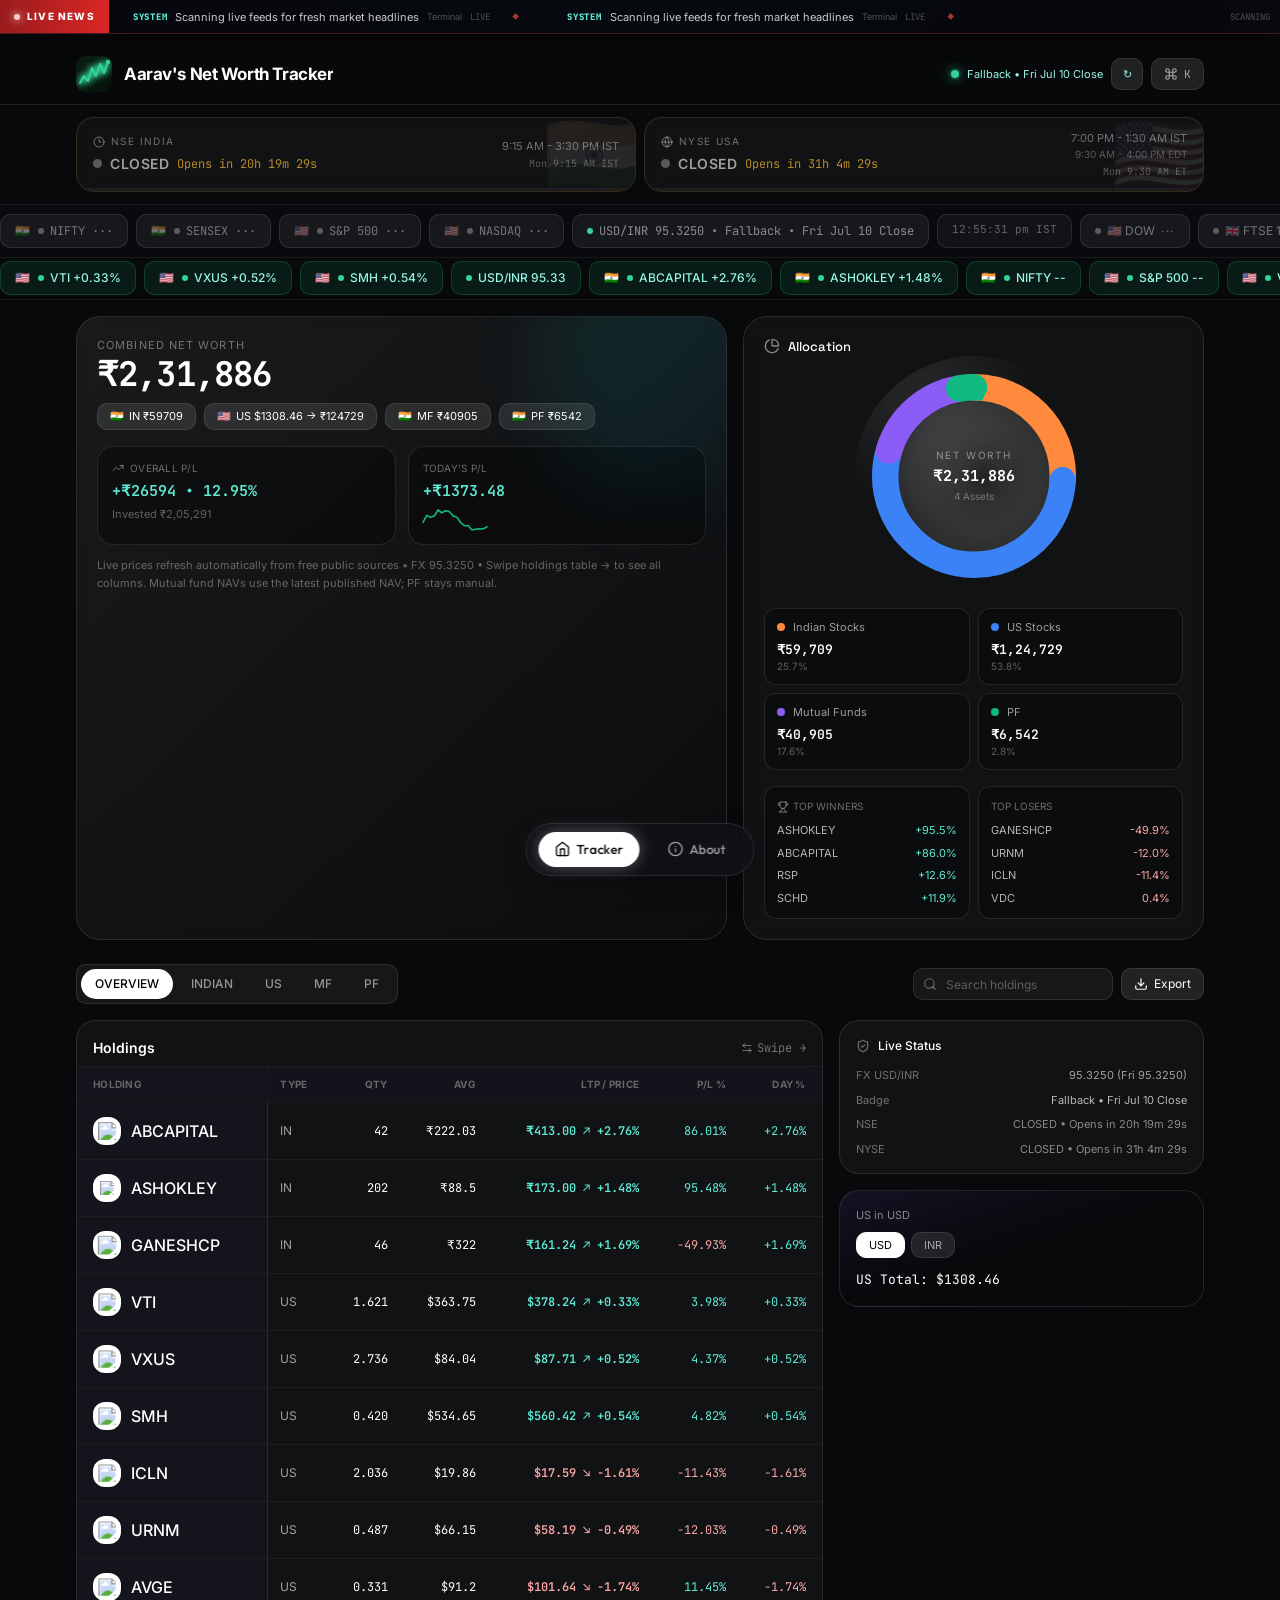
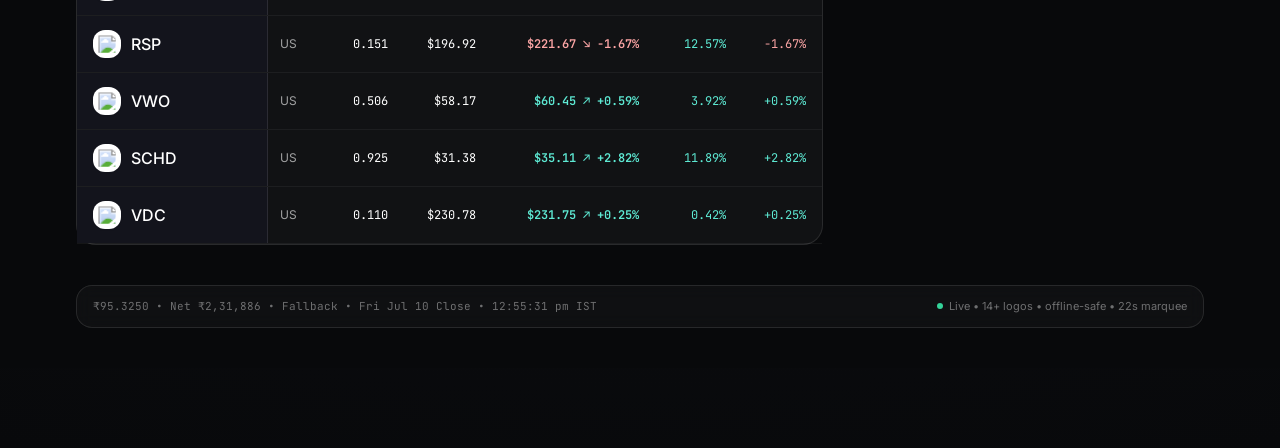
==== index.html @ 7b2a2eac "feat: replace live status rectangle with blinking green dot" ====
<!DOCTYPE html>
<html lang="en">
<head>
  <meta charset="UTF-8">
  <meta name="viewport" content="width=device-width, initial-scale=1">
  <title>Aarav's Net Worth Tracker - Public Live</title>
  <style>*,:after,:before{--tw-border-spacing-x:0;--tw-border-spacing-y:0;--tw-translate-x:0;--tw-translate-y:0;--tw-rotate:0;--tw-skew-x:0;--tw-skew-y:0;--tw-scale-x:1;--tw-scale-y:1;--tw-pan-x: ;--tw-pan-y: ;--tw-pinch-zoom: ;--tw-scroll-snap-strictness:proximity;--tw-gradient-from-position: ;--tw-gradient-via-position: ;--tw-gradient-to-position: ;--tw-ordinal: ;--tw-slashed-zero: ;--tw-numeric-figure: ;--tw-numeric-spacing: ;--tw-numeric-fraction: ;--tw-ring-inset: ;--tw-ring-offset-width:0px;--tw-ring-offset-color:#fff;--tw-ring-color:rgba(59,130,246,.5);--tw-ring-offset-shadow:0 0 #0000;--tw-ring-shadow:0 0 #0000;--tw-shadow:0 0 #0000;--tw-shadow-colored:0 0 #0000;--tw-blur: ;--tw-brightness: ;--tw-contrast: ;--tw-grayscale: ;--tw-hue-rotate: ;--tw-invert: ;--tw-saturate: ;--tw-sepia: ;--tw-drop-shadow: ;--tw-backdrop-blur: ;--tw-backdrop-brightness: ;--tw-backdrop-contrast: ;--tw-backdrop-grayscale: ;--tw-backdrop-hue-rotate: ;--tw-backdrop-invert: ;--tw-backdrop-opacity: ;--tw-backdrop-saturate: ;--tw-backdrop-sepia: ;--tw-contain-size: ;--tw-contain-layout: ;--tw-contain-paint: ;--tw-contain-style: }::backdrop{--tw-border-spacing-x:0;--tw-border-spacing-y:0;--tw-translate-x:0;--tw-translate-y:0;--tw-rotate:0;--tw-skew-x:0;--tw-skew-y:0;--tw-scale-x:1;--tw-scale-y:1;--tw-pan-x: ;--tw-pan-y: ;--tw-pinch-zoom: ;--tw-scroll-snap-strictness:proximity;--tw-gradient-from-position: ;--tw-gradient-via-position: ;--tw-gradient-to-position: ;--tw-ordinal: ;--tw-slashed-zero: ;--tw-numeric-figure: ;--tw-numeric-spacing: ;--tw-numeric-fraction: ;--tw-ring-inset: ;--tw-ring-offset-width:0px;--tw-ring-offset-color:#fff;--tw-ring-color:rgba(59,130,246,.5);--tw-ring-offset-shadow:0 0 #0000;--tw-ring-shadow:0 0 #0000;--tw-shadow:0 0 #0000;--tw-shadow-colored:0 0 #0000;--tw-blur: ;--tw-brightness: ;--tw-contrast: ;--tw-grayscale: ;--tw-hue-rotate: ;--tw-invert: ;--tw-saturate: ;--tw-sepia: ;--tw-drop-shadow: ;--tw-backdrop-blur: ;--tw-backdrop-brightness: ;--tw-backdrop-contrast: ;--tw-backdrop-grayscale: ;--tw-backdrop-hue-rotate: ;--tw-backdrop-invert: ;--tw-backdrop-opacity: ;--tw-backdrop-saturate: ;--tw-backdrop-sepia: ;--tw-contain-size: ;--tw-contain-layout: ;--tw-contain-paint: ;--tw-contain-style: }/*! tailwindcss v3.4.18 | MIT License | https://tailwindcss.com*/*,:after,:before{box-sizing:border-box;border:0 solid #e5e7eb}:after,:before{--tw-content:""}:host,html{line-height:1.5;-webkit-text-size-adjust:100%;-moz-tab-size:4;-o-tab-size:4;tab-size:4;font-family:ui-sans-serif,system-ui,sans-serif,Apple Color Emoji,Segoe UI Emoji,Segoe UI Symbol,Noto Color Emoji;font-feature-settings:normal;font-variation-settings:normal;-webkit-tap-highlight-color:transparent}body{line-height:inherit}hr{height:0;color:inherit;border-top-width:1px}abbr:where([title]){-webkit-text-decoration:underline dotted;text-decoration:underline dotted}h1,h2,h3,h4,h5,h6{font-size:inherit;font-weight:inherit}a{color:inherit;text-decoration:inherit}b,strong{font-weight:bolder}code,kbd,pre,samp{font-family:ui-monospace,SFMono-Regular,Menlo,Monaco,Consolas,Liberation Mono,Courier New,monospace;font-feature-settings:normal;font-variation-settings:normal;font-size:1em}small{font-size:80%}sub,sup{font-size:75%;line-height:0;position:relative;vertical-align:baseline}sub{bottom:-.25em}sup{top:-.5em}table{text-indent:0;border-color:inherit;border-collapse:collapse}button,input,optgroup,select,textarea{font-family:inherit;font-feature-settings:inherit;font-variation-settings:inherit;font-size:100%;font-weight:inherit;line-height:inherit;letter-spacing:inherit;color:inherit;margin:0;padding:0}button,select{text-transform:none}button,input:where([type=button]),input:where([type=reset]),input:where([type=submit]){-webkit-appearance:button;background-color:transparent;background-image:none}:-moz-focusring{outline:auto}:-moz-ui-invalid{box-shadow:none}progress{vertical-align:baseline}::-webkit-inner-spin-button,::-webkit-outer-spin-button{height:auto}[type=search]{-webkit-appearance:textfield;outline-offset:-2px}::-webkit-search-decoration{-webkit-appearance:none}::-webkit-file-upload-button{-webkit-appearance:button;font:inherit}summary{display:list-item}blockquote,dd,dl,figure,h1,h2,h3,h4,h5,h6,hr,p,pre{margin:0}fieldset{margin:0}fieldset,legend{padding:0}menu,ol,ul{list-style:none;margin:0;padding:0}dialog{padding:0}textarea{resize:vertical}input::-moz-placeholder,textarea::-moz-placeholder{opacity:1;color:#9ca3af}input::placeholder,textarea::placeholder{opacity:1;color:#9ca3af}[role=button],button{cursor:pointer}:disabled{cursor:default}audio,canvas,embed,iframe,img,object,svg,video{display:block;vertical-align:middle}img,video{max-width:100%;height:auto}[hidden]:where(:not([hidden=until-found])){display:none}.sr-only{position:absolute;width:1px;height:1px;padding:0;margin:-1px;overflow:hidden;clip:rect(0,0,0,0);white-space:nowrap;border-width:0}.pointer-events-none{pointer-events:none}.fixed{position:fixed}.absolute{position:absolute}.relative{position:relative}.sticky{position:sticky}.inset-0{inset:0}.-left-\[26px\]{left:-26px}.-right-24{right:-6rem}.-top-24{top:-6rem}.bottom-2{bottom:.5rem}.bottom-4{bottom:1rem}.left-0{left:0}.left-1\/2{left:50%}.left-2\.5{left:.625rem}.left-\[11px\]{left:11px}.top-0{top:0}.top-1{top:.25rem}.top-1\/2{top:50%}.top-2{top:.5rem}.z-10{z-index:10}.z-30{z-index:30}.z-50{z-index:50}.z-\[1\]{z-index:1}.z-\[2\]{z-index:2}.z-\[60\]{z-index:60}.col-span-12{grid-column:span 12/span 12}.mx-auto{margin-left:auto;margin-right:auto}.mt-0\.5{margin-top:.125rem}.mt-1{margin-top:.25rem}.mt-10{margin-top:2.5rem}.mt-2{margin-top:.5rem}.mt-3{margin-top:.75rem}.mt-4{margin-top:1rem}.mt-6{margin-top:1.5rem}.flex{display:flex}.inline-flex{display:inline-flex}.table{display:table}.grid{display:grid}.hidden{display:none}.h-1\.5{height:.375rem}.h-2{height:.5rem}.h-2\.5{height:.625rem}.h-3{height:.75rem}.h-3\.5{height:.875rem}.h-4{height:1rem}.h-7{height:1.75rem}.h-8{height:2rem}.h-\[14px\]{height:14px}.h-\[240px\]{height:240px}.h-\[280px\]{height:280px}.h-\[42px\]{height:42px}.h-\[56px\]{height:56px}.h-full{height:100%}.max-h-\[320px\]{max-height:320px}.min-h-screen{min-height:100vh}.w-1\.5{width:.375rem}.w-2{width:.5rem}.w-3{width:.75rem}.w-3\.5{width:.875rem}.w-4{width:1rem}.w-7{width:1.75rem}.w-8{width:2rem}.w-\[14px\]{width:14px}.w-\[200px\]{width:200px}.w-\[240px\]{width:240px}.w-\[280px\]{width:280px}.w-\[2px\]{width:2px}.w-fit{width:-moz-fit-content;width:fit-content}.w-full{width:100%}.w-max{width:-moz-max-content;width:max-content}.min-w-0{min-width:0}.min-w-\[680px\]{min-width:680px}.min-w-\[720px\]{min-width:720px}.max-w-\[1120px\]{max-width:1120px}.max-w-\[1160px\]{max-width:1160px}.max-w-\[180px\]{max-width:180px}.max-w-\[560px\]{max-width:560px}.flex-1{flex:1 1 0%}.shrink-0{flex-shrink:0}.border-collapse{border-collapse:collapse}.-translate-x-1\/2{--tw-translate-x:-50%}.-translate-x-1\/2,.-translate-y-1\/2{transform:translate(var(--tw-translate-x),var(--tw-translate-y)) rotate(var(--tw-rotate)) skewX(var(--tw-skew-x)) skewY(var(--tw-skew-y)) scaleX(var(--tw-scale-x)) scaleY(var(--tw-scale-y))}.-translate-y-1\/2{--tw-translate-y:-50%}.-rotate-90{--tw-rotate:-90deg}.-rotate-90,.transform{transform:translate(var(--tw-translate-x),var(--tw-translate-y)) rotate(var(--tw-rotate)) skewX(var(--tw-skew-x)) skewY(var(--tw-skew-y)) scaleX(var(--tw-scale-x)) scaleY(var(--tw-scale-y))}@keyframes pulse{50%{opacity:.5}}.animate-pulse{animation:pulse 2s cubic-bezier(.4,0,.6,1) infinite}.touch-pan-x{--tw-pan-x:pan-x;touch-action:var(--tw-pan-x) var(--tw-pan-y) var(--tw-pinch-zoom)}.select-none{-webkit-user-select:none;-moz-user-select:none;user-select:none}.grid-cols-1{grid-template-columns:repeat(1,minmax(0,1fr))}.grid-cols-12{grid-template-columns:repeat(12,minmax(0,1fr))}.grid-cols-2{grid-template-columns:repeat(2,minmax(0,1fr))}.grid-cols-3{grid-template-columns:repeat(3,minmax(0,1fr))}.flex-col{flex-direction:column}.flex-wrap{flex-wrap:wrap}.place-items-center{place-items:center}.items-start{align-items:flex-start}.items-center{align-items:center}.justify-center{justify-content:center}.justify-between{justify-content:space-between}.gap-1{gap:.25rem}.gap-1\.5{gap:.375rem}.gap-2{gap:.5rem}.gap-2\.5{gap:.625rem}.gap-3{gap:.75rem}.gap-4{gap:1rem}.gap-6{gap:1.5rem}.space-y-1\.5>:not([hidden])~:not([hidden]){--tw-space-y-reverse:0;margin-top:calc(.375rem*(1 - var(--tw-space-y-reverse)));margin-bottom:calc(.375rem*var(--tw-space-y-reverse))}.space-y-2>:not([hidden])~:not([hidden]){--tw-space-y-reverse:0;margin-top:calc(.5rem*(1 - var(--tw-space-y-reverse)));margin-bottom:calc(.5rem*var(--tw-space-y-reverse))}.space-y-3>:not([hidden])~:not([hidden]){--tw-space-y-reverse:0;margin-top:calc(.75rem*(1 - var(--tw-space-y-reverse)));margin-bottom:calc(.75rem*var(--tw-space-y-reverse))}.space-y-4>:not([hidden])~:not([hidden]){--tw-space-y-reverse:0;margin-top:calc(1rem*(1 - var(--tw-space-y-reverse)));margin-bottom:calc(1rem*var(--tw-space-y-reverse))}.space-y-7>:not([hidden])~:not([hidden]){--tw-space-y-reverse:0;margin-top:calc(1.75rem*(1 - var(--tw-space-y-reverse)));margin-bottom:calc(1.75rem*var(--tw-space-y-reverse))}.overflow-auto{overflow:auto}.overflow-hidden{overflow:hidden}.overflow-visible{overflow:visible}.overflow-x-auto{overflow-x:auto}.overflow-x-clip{overflow-x:clip}.overscroll-x-contain{overscroll-behavior-x:contain}.truncate{overflow:hidden;text-overflow:ellipsis}.truncate,.whitespace-nowrap{white-space:nowrap}.rounded-\[12px\]{border-radius:12px}.rounded-\[16px\]{border-radius:16px}.rounded-\[18px\]{border-radius:18px}.rounded-\[20px\]{border-radius:20px}.rounded-\[24px\]{border-radius:24px}.rounded-full{border-radius:9999px}.rounded-xl{border-radius:.75rem}.border{border-width:1px}.border-2{border-width:2px}.border-y{border-top-width:1px}.border-b,.border-y{border-bottom-width:1px}.border-r{border-right-width:1px}.border-amber-400{--tw-border-opacity:1;border-color:rgb(251 191 36/var(--tw-border-opacity,1))}.border-emerald-400\/20{border-color:rgba(52,211,153,.2)}.border-emerald-400\/25{border-color:rgba(52,211,153,.25)}.border-red-400\/20{border-color:hsla(0,91%,71%,.2)}.border-rose-400\/20{border-color:rgba(251,113,133,.2)}.border-transparent{border-color:transparent}.border-violet-400\/20{border-color:rgba(167,139,250,.2)}.border-white{--tw-border-opacity:1;border-color:rgb(255 255 255/var(--tw-border-opacity,1))}.border-white\/10{border-color:hsla(0,0%,100%,.1)}.border-white\/15{border-color:hsla(0,0%,100%,.15)}.border-white\/20{border-color:hsla(0,0%,100%,.2)}.border-white\/5{border-color:hsla(0,0%,100%,.05)}.border-white\/\[0\.06\]{border-color:hsla(0,0%,100%,.06)}.bg-\[\#08090B\]{--tw-bg-opacity:1;background-color:rgb(8 9 11/var(--tw-bg-opacity,1))}.bg-\[\#08090B\]\/90{background-color:rgba(8,9,11,.9)}.bg-\[\#0A0A0B\]{--tw-bg-opacity:1;background-color:rgb(10 10 11/var(--tw-bg-opacity,1))}.bg-\[\#0B0C10\]\/80{background-color:rgba(11,12,16,.8)}.bg-\[\#12131A\]\/90{background-color:rgba(18,19,26,.9)}.bg-\[\#13141C\]{--tw-bg-opacity:1;background-color:rgb(19 20 28/var(--tw-bg-opacity,1))}.bg-\[\#13141C\]\/90{background-color:rgba(19,20,28,.9)}.bg-amber-300{--tw-bg-opacity:1;background-color:rgb(252 211 77/var(--tw-bg-opacity,1))}.bg-black\/30{background-color:rgba(0,0,0,.3)}.bg-black\/35{background-color:rgba(0,0,0,.35)}.bg-black\/45{background-color:rgba(0,0,0,.45)}.bg-black\/70{background-color:rgba(0,0,0,.7)}.bg-emerald-400{--tw-bg-opacity:1;background-color:rgb(52 211 153/var(--tw-bg-opacity,1))}.bg-emerald-500\/10{background-color:rgba(16,185,129,.1)}.bg-emerald-500\/15{background-color:rgba(16,185,129,.15)}.bg-red-400{--tw-bg-opacity:1;background-color:rgb(248 113 113/var(--tw-bg-opacity,1))}.bg-red-500\/10{background-color:rgba(239,68,68,.1)}.bg-transparent{background-color:transparent}.bg-violet-500\/15{background-color:rgba(139,92,246,.15)}.bg-white{--tw-bg-opacity:1;background-color:rgb(255 255 255/var(--tw-bg-opacity,1))}.bg-white\/10{background-color:hsla(0,0%,100%,.1)}.bg-white\/30{background-color:hsla(0,0%,100%,.3)}.bg-white\/5{background-color:hsla(0,0%,100%,.05)}.bg-white\/\[0\.03\]{background-color:hsla(0,0%,100%,.03)}.bg-white\/\[0\.04\]{background-color:hsla(0,0%,100%,.04)}.bg-white\/\[0\.06\]{background-color:hsla(0,0%,100%,.06)}.bg-\[radial-gradient\(80\%_80\%_at_30\%_20\%\2c rgba\(255\2c 255\2c 255\2c 0\.10\)\2c transparent_60\%\)\]{background-image:radial-gradient(80% 80% at 30% 20%,hsla(0,0%,100%,.1),transparent 60%)}.bg-gradient-to-b{background-image:linear-gradient(to bottom,var(--tw-gradient-stops))}.bg-gradient-to-br{background-image:linear-gradient(to bottom right,var(--tw-gradient-stops))}.from-amber-400\/60{--tw-gradient-from:rgba(251,191,36,.6) var(--tw-gradient-from-position);--tw-gradient-to:rgba(251,191,36,0) var(--tw-gradient-to-position);--tw-gradient-stops:var(--tw-gradient-from),var(--tw-gradient-to)}.from-emerald-500\/10{--tw-gradient-from:rgba(16,185,129,.1) var(--tw-gradient-from-position);--tw-gradient-to:rgba(16,185,129,0) var(--tw-gradient-to-position);--tw-gradient-stops:var(--tw-gradient-from),var(--tw-gradient-to)}.from-emerald-500\/15{--tw-gradient-from:rgba(16,185,129,.15) var(--tw-gradient-from-position);--tw-gradient-to:rgba(16,185,129,0) var(--tw-gradient-to-position);--tw-gradient-stops:var(--tw-gradient-from),var(--tw-gradient-to)}.from-violet-500\/10{--tw-gradient-from:rgba(139,92,246,.1) var(--tw-gradient-from-position);--tw-gradient-to:rgba(139,92,246,0) var(--tw-gradient-to-position);--tw-gradient-stops:var(--tw-gradient-from),var(--tw-gradient-to)}.from-white\/20{--tw-gradient-from:hsla(0,0%,100%,.2) var(--tw-gradient-from-position);--tw-gradient-to:hsla(0,0%,100%,0) var(--tw-gradient-to-position);--tw-gradient-stops:var(--tw-gradient-from),var(--tw-gradient-to)}.from-white\/\[0\.07\]{--tw-gradient-from:hsla(0,0%,100%,.07) var(--tw-gradient-from-position);--tw-gradient-to:hsla(0,0%,100%,0) var(--tw-gradient-to-position);--tw-gradient-stops:var(--tw-gradient-from),var(--tw-gradient-to)}.via-cyan-500\/10{--tw-gradient-to:rgba(6,182,212,0) var(--tw-gradient-to-position);--tw-gradient-stops:var(--tw-gradient-from),rgba(6,182,212,.1) var(--tw-gradient-via-position),var(--tw-gradient-to)}.via-transparent{--tw-gradient-to:transparent var(--tw-gradient-to-position);--tw-gradient-stops:var(--tw-gradient-from),transparent var(--tw-gradient-via-position),var(--tw-gradient-to)}.via-white\/15{--tw-gradient-to:hsla(0,0%,100%,0) var(--tw-gradient-to-position);--tw-gradient-stops:var(--tw-gradient-from),hsla(0,0%,100%,.15) var(--tw-gradient-via-position),var(--tw-gradient-to)}.to-transparent{--tw-gradient-to:transparent var(--tw-gradient-to-position)}.to-white\/5{--tw-gradient-to:hsla(0,0%,100%,.05) var(--tw-gradient-to-position)}.to-white\/\[0\.02\]{--tw-gradient-to:hsla(0,0%,100%,.02) var(--tw-gradient-to-position)}.p-1{padding:.25rem}.p-2{padding:.5rem}.p-2\.5{padding:.625rem}.p-3{padding:.75rem}.p-3\.5{padding:.875rem}.p-4{padding:1rem}.p-5{padding:1.25rem}.p-6{padding:1.5rem}.px-2{padding-left:.5rem;padding-right:.5rem}.px-2\.5{padding-left:.625rem;padding-right:.625rem}.px-3{padding-left:.75rem;padding-right:.75rem}.px-3\.5{padding-left:.875rem;padding-right:.875rem}.px-4{padding-left:1rem;padding-right:1rem}.py-0\.5{padding-top:.125rem;padding-bottom:.125rem}.py-1{padding-top:.25rem;padding-bottom:.25rem}.py-1\.5{padding-top:.375rem;padding-bottom:.375rem}.py-2{padding-top:.5rem;padding-bottom:.5rem}.py-2\.5{padding-top:.625rem;padding-bottom:.625rem}.py-3{padding-top:.75rem;padding-bottom:.75rem}.py-3\.5{padding-top:.875rem;padding-bottom:.875rem}.pb-10{padding-bottom:2.5rem}.pb-2{padding-bottom:.5rem}.pl-7{padding-left:1.75rem}.pl-8{padding-left:2rem}.pr-1{padding-right:.25rem}.pr-3{padding-right:.75rem}.pr-4{padding-right:1rem}.pt-4{padding-top:1rem}.pt-\[18vh\]{padding-top:18vh}.pt-\[max\(10px\2c env\(safe-area-inset-top\)\)\]{padding-top:max(10px,env(safe-area-inset-top))}.text-left{text-align:left}.text-center{text-align:center}.text-right{text-align:right}.font-mono{font-family:ui-monospace,SFMono-Regular,Menlo,Monaco,Consolas,Liberation Mono,Courier New,monospace}.text-\[10px\]{font-size:10px}.text-\[11px\]{font-size:11px}.text-\[12\.5px\]{font-size:12.5px}.text-\[12px\]{font-size:12px}.text-\[13px\]{font-size:13px}.text-\[14px\]{font-size:14px}.text-\[15px\]{font-size:15px}.text-\[17px\]{font-size:17px}.text-\[28px\]{font-size:28px}.text-\[34px\]{font-size:34px}.font-\[700\],.font-bold{font-weight:700}.font-medium{font-weight:500}.font-normal{font-weight:400}.font-semibold{font-weight:600}.uppercase{text-transform:uppercase}.italic{font-style:italic}.tabular-nums{--tw-numeric-spacing:tabular-nums;font-variant-numeric:var(--tw-ordinal) var(--tw-slashed-zero) var(--tw-numeric-figure) var(--tw-numeric-spacing) var(--tw-numeric-fraction)}.leading-6{line-height:1.5rem}.leading-\[18px\]{line-height:18px}.leading-none{line-height:1}.leading-relaxed{line-height:1.625}.tracking-\[0\.14em\]{letter-spacing:.14em}.tracking-\[0\.18em\]{letter-spacing:.18em}.tracking-tight{letter-spacing:-.025em}.tracking-wide{letter-spacing:.025em}.tracking-widest{letter-spacing:.1em}.text-black{--tw-text-opacity:1;color:rgb(0 0 0/var(--tw-text-opacity,1))}.text-emerald-200{--tw-text-opacity:1;color:rgb(167 243 208/var(--tw-text-opacity,1))}.text-emerald-300{--tw-text-opacity:1;color:rgb(110 231 183/var(--tw-text-opacity,1))}.text-red-200{--tw-text-opacity:1;color:rgb(254 202 202/var(--tw-text-opacity,1))}.text-red-300{--tw-text-opacity:1;color:rgb(252 165 165/var(--tw-text-opacity,1))}.text-rose-200{--tw-text-opacity:1;color:rgb(254 205 211/var(--tw-text-opacity,1))}.text-rose-300{--tw-text-opacity:1;color:rgb(253 164 175/var(--tw-text-opacity,1))}.text-violet-200{--tw-text-opacity:1;color:rgb(221 214 254/var(--tw-text-opacity,1))}.text-white{--tw-text-opacity:1;color:rgb(255 255 255/var(--tw-text-opacity,1))}.text-white\/30{color:hsla(0,0%,100%,.3)}.text-white\/35{color:hsla(0,0%,100%,.35)}.text-white\/40{color:hsla(0,0%,100%,.4)}.text-white\/45{color:hsla(0,0%,100%,.45)}.text-white\/50{color:hsla(0,0%,100%,.5)}.text-white\/55{color:hsla(0,0%,100%,.55)}.text-white\/60{color:hsla(0,0%,100%,.6)}.text-white\/70{color:hsla(0,0%,100%,.7)}.text-zinc-800{--tw-text-opacity:1;color:rgb(39 39 42/var(--tw-text-opacity,1))}.antialiased{-webkit-font-smoothing:antialiased;-moz-osx-font-smoothing:grayscale}.shadow-2xl{--tw-shadow:0 25px 50px -12px rgba(0,0,0,.25);--tw-shadow-colored:0 25px 50px -12px var(--tw-shadow-color)}.shadow-2xl,.shadow-sm{box-shadow:var(--tw-ring-offset-shadow,0 0 #0000),var(--tw-ring-shadow,0 0 #0000),var(--tw-shadow)}.shadow-sm{--tw-shadow:0 1px 2px 0 rgba(0,0,0,.05);--tw-shadow-colored:0 1px 2px 0 var(--tw-shadow-color)}.outline-none{outline:2px solid transparent;outline-offset:2px}.blur-2xl{--tw-blur:blur(40px)}.blur-2xl,.blur-\[0\.5px\]{filter:var(--tw-blur) var(--tw-brightness) var(--tw-contrast) var(--tw-grayscale) var(--tw-hue-rotate) var(--tw-invert) var(--tw-saturate) var(--tw-sepia) var(--tw-drop-shadow)}.blur-\[0\.5px\]{--tw-blur:blur(0.5px)}.filter{filter:var(--tw-blur) var(--tw-brightness) var(--tw-contrast) var(--tw-grayscale) var(--tw-hue-rotate) var(--tw-invert) var(--tw-saturate) var(--tw-sepia) var(--tw-drop-shadow)}.backdrop-blur{--tw-backdrop-blur:blur(8px)}.backdrop-blur,.backdrop-blur-2xl{backdrop-filter:var(--tw-backdrop-blur) var(--tw-backdrop-brightness) var(--tw-backdrop-contrast) var(--tw-backdrop-grayscale) var(--tw-backdrop-hue-rotate) var(--tw-backdrop-invert) var(--tw-backdrop-opacity) var(--tw-backdrop-saturate) var(--tw-backdrop-sepia)}.backdrop-blur-2xl{--tw-backdrop-blur:blur(40px)}.backdrop-blur-\[6px\]{--tw-backdrop-blur:blur(6px)}.backdrop-blur-\[6px\],.backdrop-blur-xl{backdrop-filter:var(--tw-backdrop-blur) var(--tw-backdrop-brightness) var(--tw-backdrop-contrast) var(--tw-backdrop-grayscale) var(--tw-backdrop-hue-rotate) var(--tw-backdrop-invert) var(--tw-backdrop-opacity) var(--tw-backdrop-saturate) var(--tw-backdrop-sepia)}.backdrop-blur-xl{--tw-backdrop-blur:blur(24px)}.transition{transition-property:color,background-color,border-color,text-decoration-color,fill,stroke,opacity,box-shadow,transform,filter,backdrop-filter;transition-timing-function:cubic-bezier(.4,0,.2,1);transition-duration:.15s}.transition-all{transition-property:all;transition-timing-function:cubic-bezier(.4,0,.2,1);transition-duration:.15s}.will-change-transform{will-change:transform}#root,body,html{min-height:100%}body{margin:0;font-family:Inter,ui-sans-serif,system-ui,-apple-system,BlinkMacSystemFont,Segoe UI,sans-serif}.selection\:bg-white\/15 ::-moz-selection{background-color:hsla(0,0%,100%,.15)}.selection\:bg-white\/15 ::selection{background-color:hsla(0,0%,100%,.15)}.selection\:bg-white\/15::-moz-selection{background-color:hsla(0,0%,100%,.15)}.selection\:bg-white\/15::selection{background-color:hsla(0,0%,100%,.15)}.placeholder\:text-white\/30::-moz-placeholder{color:hsla(0,0%,100%,.3)}.placeholder\:text-white\/30::placeholder{color:hsla(0,0%,100%,.3)}.hover\:-translate-y-\[2px\]:hover{--tw-translate-y:-2px;transform:translate(var(--tw-translate-x),var(--tw-translate-y)) rotate(var(--tw-rotate)) skewX(var(--tw-skew-x)) skewY(var(--tw-skew-y)) scaleX(var(--tw-scale-x)) scaleY(var(--tw-scale-y))}.hover\:border-white\/10:hover{border-color:hsla(0,0%,100%,.1)}.hover\:bg-white\/15:hover{background-color:hsla(0,0%,100%,.15)}.hover\:bg-white\/\[0\.03\]:hover{background-color:hsla(0,0%,100%,.03)}.hover\:bg-white\/\[0\.06\]:hover{background-color:hsla(0,0%,100%,.06)}.hover\:text-white\/85:hover{color:hsla(0,0%,100%,.85)}.focus\:border-white\/20:focus{border-color:hsla(0,0%,100%,.2)}@media (min-width:640px){.sm\:inline{display:inline}.sm\:inline-flex{display:inline-flex}}@media (min-width:768px){.md\:col-span-5{grid-column:span 5/span 5}.md\:col-span-7{grid-column:span 7/span 7}.md\:inline{display:inline}.md\:grid-cols-2{grid-template-columns:repeat(2,minmax(0,1fr))}}@media (min-width:1024px){.lg\:col-span-4{grid-column:span 4/span 4}.lg\:col-span-5{grid-column:span 5/span 5}.lg\:col-span-7{grid-column:span 7/span 7}.lg\:col-span-8{grid-column:span 8/span 8}}@media (min-width:1280px){.xl\:grid-cols-3{grid-template-columns:repeat(3,minmax(0,1fr))}}</style>
  <link rel="preconnect" href="https://fonts.googleapis.com">
  <link rel="preconnect" href="https://fonts.gstatic.com" crossorigin>
  <link href="https://fonts.googleapis.com/css2?family=Outfit:wght@300;400;500;600;700&family=JetBrains+Mono:wght@400;500;700&display=swap" rel="stylesheet">
  <style id="custom-theme-layer">
/* Premium Typography */
body, html, #root {
  font-family: 'Outfit', sans-serif !important;
}

.font-mono, .mono, .tabular-nums, 
[class*="font-mono"], [class*="tabular-nums"] {
  font-family: 'JetBrains Mono', monospace !important;
}

/* Base Body background enhancement */
body {
  background: radial-gradient(circle at 50% -20%, #1a1b26 0%, #08090B 100%) !important;
}

/* Card Hover Micro-Animations and Glows */
.rounded-\[24px\], .rounded-\[20px\], .rounded-\[18px\], .rounded-\[16px\] {
  transition: all 0.3s cubic-bezier(0.4, 0, 0.2, 1) !important;
}

.rounded-\[24px\]:hover, .rounded-\[20px\]:hover, .rounded-\[18px\]:hover {
  transform: translateY(-4px) !important;
  box-shadow: 0 20px 40px -15px rgba(52, 211, 153, 0.15),
              0 0 20px -5px rgba(139, 92, 246, 0.1) !important;
  border-color: rgba(255, 255, 255, 0.15) !important;
}

/* Enhance existing gradients (Emerald & Violet to Cyber-Pastel) */
.from-emerald-500\/10 {
  --tw-gradient-from: rgba(45, 212, 191, 0.15) !important; /* Teal tint */
}
.text-emerald-200 {
  color: #99f6e4 !important; /* Brighter teal */
}
.text-emerald-300 {
  color: #5eead4 !important;
}

/* Floating Navigation Bar Styles */
.custom-floating-nav {
  position: fixed;
  bottom: 24px;
  left: 50%;
  transform: translateX(-50%);
  z-index: 1000;
  display: flex;
  gap: 12px;
  padding: 8px 12px;
  background: rgba(18, 19, 26, 0.7);
  backdrop-filter: blur(20px);
  -webkit-backdrop-filter: blur(20px);
  border: 1px solid rgba(255, 255, 255, 0.1);
  border-radius: 99px;
  box-shadow: 0 10px 30px -10px rgba(0, 0, 0, 0.5),
              0 0 15px -5px rgba(255, 255, 255, 0.05);
  animation: slideUpNav 0.5s cubic-bezier(0.4, 0, 0.2, 1) forwards;
}

.custom-floating-nav a {
  text-decoration: none;
  color: rgba(255, 255, 255, 0.6);
  font-family: 'Outfit', sans-serif;
  font-size: 13px;
  font-weight: 500;
  padding: 8px 16px;
  border-radius: 99px;
  transition: all 0.2s ease;
  display: flex;
  align-items: center;
  gap: 6px;
}

.custom-floating-nav a:hover {
  color: white;
  background: rgba(255, 255, 255, 0.05);
}

.custom-floating-nav a.active {
  color: #08090B;
  background: white;
  box-shadow: 0 0 15px rgba(255, 255, 255, 0.3);
}

@keyframes slideUpNav {
  from { opacity: 0; transform: translate(-50%, 20px); }
  to { opacity: 1; transform: translate(-50%, 0); }
}

@keyframes customMarquee {
  0%   { transform: translateX(0); }
  100% { transform: translateX(-50%); }
}
/* Pause marquee on hover so users can read it */
[data-custom-marquee-added="true"]:hover {
  animation-play-state: paused !important;
}

/* Adding padding to root so nothing gets hidden behind nav */
#root {
  padding-bottom: 80px !important;
}

/* Hide header subtitle — clock already shown in the pill on the right */
header .leading-none > div:last-child {
  display: none;
}

/* Hide refresh button on mobile — data auto-refreshes */
@media (max-width: 639px) {
  button.h-8.w-8.rounded-full {
    display: none !important;
  }
}

/* Mobile: shrink title font so "Aarav's Tracker" fits fully without ellipsis */
@media (max-width: 639px) {
  header .leading-none .truncate {
    font-size: 13.5px !important;
    overflow: visible !important;
    text-overflow: clip !important;
    white-space: nowrap !important;
    letter-spacing: -0.03em !important;
  }
}

/* ── P&L Heatmap ── */
.heatmap-section {
  margin: 12px 0 0;
  border-radius: 20px;
  border: 1px solid rgba(255,255,255,0.08);
  background: rgba(255,255,255,0.02);
  backdrop-filter: blur(12px);
  padding: 14px 16px 16px;
  overflow: hidden;
}
.heatmap-header {
  display: flex;
  align-items: center;
  justify-content: space-between;
  margin-bottom: 12px;
}
.heatmap-title {
  font-size: 13px;
  font-weight: 600;
  color: rgba(255,255,255,0.85);
  letter-spacing: 0.01em;
  display: flex;
  align-items: center;
  gap: 7px;
}
.heatmap-subtitle {
  font-size: 10px;
  color: rgba(255,255,255,0.3);
  font-family: 'JetBrains Mono', monospace;
}
.heatmap-grid {
  display: flex;
  flex-wrap: wrap;
  gap: 4px;
}
.heatmap-cell {
  border-radius: 10px;
  display: flex;
  flex-direction: column;
  align-items: center;
  justify-content: center;
  padding: 6px 8px;
  cursor: default;
  transition: transform 0.18s ease, filter 0.18s ease;
  overflow: hidden;
  border: 1px solid rgba(255,255,255,0.07);
  position: relative;
  min-width: 58px;
}
.heatmap-cell:hover {
  transform: scale(1.04);
  filter: brightness(1.2);
  z-index: 2;
  border-color: rgba(255,255,255,0.2);
}
.heatmap-ticker {
  font-size: 11px;
  font-weight: 700;
  color: rgba(255,255,255,0.92);
  letter-spacing: 0.03em;
  white-space: nowrap;
  overflow: hidden;
  text-overflow: ellipsis;
  max-width: 100%;
  text-align: center;
}
.heatmap-pct {
  font-size: 10px;
  font-family: 'JetBrains Mono', monospace;
  margin-top: 2px;
  white-space: nowrap;
}
.heatmap-empty {
  font-size: 11px;
  color: rgba(255,255,255,0.25);
  text-align: center;
  padding: 20px 0;
  font-family: 'JetBrains Mono', monospace;
}

/* ── Bloomberg-style price flash animations ── */
@keyframes flashUp {
  0%   { background: rgba(16,185,129,0.30); color: #6ee7b7; box-shadow: 0 0 8px rgba(16,185,129,0.4); }
  70%  { background: rgba(16,185,129,0.10); }
  100% { background: transparent; }
}
@keyframes flashDown {
  0%   { background: rgba(239,68,68,0.30); color: #fca5a5; box-shadow: 0 0 8px rgba(239,68,68,0.4); }
  70%  { background: rgba(239,68,68,0.10); }
  100% { background: transparent; }
}
.price-flash-up {
  animation: flashUp 0.65s ease-out !important;
  border-radius: 3px;
}
.price-flash-down {
  animation: flashDown 0.65s ease-out !important;
  border-radius: 3px;
}

/* ── Market status box enhancements ── */
@keyframes mktGlow {
  0%, 100% { box-shadow: 0 0 0 1px rgba(16,185,129,0.18), inset 0 0 18px rgba(16,185,129,0.04); }
  50%       { box-shadow: 0 0 0 1px rgba(16,185,129,0.4),  inset 0 0 28px rgba(16,185,129,0.09); }
}
@keyframes mktSweep {
  0%   { transform: translateX(-120%); }
  100% { transform: translateX(300%); }
}
@keyframes mktBarPulse {
  0%, 100% { opacity: 0.7; }
  50%       { opacity: 1; }
}
.mkt-open {
  border-color: rgba(16,185,129,0.28) !important;
  animation: mktGlow 2.8s ease-in-out infinite, translateY(-4px) !important;
  /* keep the hover lift from the global rule */
}
.mkt-closed {
  border-color: rgba(255,190,50,0.14) !important;
}
/* Progress track at bottom of box */
.mkt-progress-track {
  position: absolute;
  bottom: 0; left: 0; right: 0;
  height: 3px;
  background: rgba(255,255,255,0.05);
  border-radius: 0 0 18px 18px;
  overflow: hidden;
}
.mkt-progress-fill {
  height: 100%;
  border-radius: 0 0 18px 18px;
  background: linear-gradient(90deg, rgba(16,185,129,0.5), rgba(16,185,129,1));
  transition: width 1s linear;
  animation: mktBarPulse 2s ease-in-out infinite;
  position: relative;
}
.mkt-closed .mkt-progress-fill {
  background: linear-gradient(90deg, rgba(255,190,50,0.3), rgba(255,190,50,0.5));
  animation: none;
}
/* Shimmer sweep inside OPEN box */
.mkt-sweep {
  position: absolute;
  top: 0; bottom: 0;
  width: 25%;
  background: linear-gradient(90deg, transparent, rgba(255,255,255,0.055), transparent);
  animation: mktSweep 4s ease-in-out infinite;
  pointer-events: none;
}
/* LIVE badge */
.mkt-live-badge {
  display: inline-flex;
  align-items: center;
  gap: 4px;
  font-size: 9px;
  font-weight: 700;
  letter-spacing: 0.1em;
  color: rgba(16,185,129,0.9);
  background: rgba(16,185,129,0.1);
  border: 1px solid rgba(16,185,129,0.25);
  border-radius: 99px;
  padding: 1px 6px;
  margin-left: 6px;
  vertical-align: middle;
}
.mkt-live-dot {
  width: 5px; height: 5px;
  border-radius: 50%;
  background: rgba(16,185,129,1);
  animation: pulseDot 1.2s infinite;
  box-shadow: 0 0 5px rgba(16,185,129,0.7);
  flex-shrink: 0;
}

/* Animated stock-chart logo */
@keyframes logoPulse {
  0%, 100% { opacity: 0.55; r: 2.2px; }
  50%       { opacity: 1;    r: 3px;   }
}
@keyframes logoGlow {
  0%, 100% { opacity: 0.25; }
  50%       { opacity: 0.6; }
}
@keyframes logoDraw {
  0%   { stroke-dashoffset: 72; }
  60%  { stroke-dashoffset: 0; }
  100% { stroke-dashoffset: 72; }
}
#aarav-logo-dot  { animation: logoPulse 1.8s ease-in-out infinite; }
#aarav-logo-glow { animation: logoDraw 4s ease-in-out infinite, logoGlow 1.8s ease-in-out infinite; }
#aarav-logo-line { animation: logoDraw 4s ease-in-out infinite; }

/* ── Seamless seam fix: margin-right replaces gap ── */
/* Row 1 (our custom marquee) */
[data-custom-marquee-added="true"] {
  gap: 0 !important;
}
[data-custom-marquee-added="true"] > * {
  margin-right: 8px !important;
  flex-shrink: 0 !important;
}
/* Row 2 (React-built animate-marquee) */
.animate-marquee {
  gap: 0 !important;
}
.animate-marquee > span {
  margin-right: 8px !important;
}

/* ── Uniform pill shape ── */
/* border-radius:9999px is a capsule, so narrow pills look circular and
   wide pills look rectangular. Fix ALL rounded-full+border pills site-wide
   to a consistent 10px so every pill looks the same regardless of content width. */
.rounded-full.border {
  border-radius: 10px !important;
}
/* Marquee pills also get fixed height + overflow clip */
[data-custom-marquee-added="true"] > *,
.animate-marquee > span {
  border-radius: 10px !important;
  height: 34px !important;
  min-height: 34px !important;
  box-sizing: border-box !important;
  white-space: nowrap !important;
  overflow: hidden !important;
}

/* ── "verifying" loading shimmer on unloaded pills ── */
@keyframes verifyPulse {
  0%, 100% { opacity: 0.25; }
  50%       { opacity: 0.7; }
}
.pill-verifying-dots {
  animation: verifyPulse 1.1s ease-in-out infinite;
  letter-spacing: 0.15em;
  font-size: 11px;
}
  
/* ── Live market-news terminal ticker ── */
#marketNewsTicker{position:sticky;top:0;left:0;right:0;height:34px;z-index:1100;display:flex;align-items:center;background:rgba(7,9,13,.96);border-bottom:1px solid rgba(239,68,68,.28);box-shadow:0 5px 22px rgba(0,0,0,.28);font-family:Inter,system-ui,sans-serif;overflow:hidden}
#marketNewsTicker:after{content:"";position:absolute;left:0;right:0;bottom:-1px;height:1px;background:rgba(255,255,255,.12);pointer-events:none}
#marketNewsTicker .news-badge{height:100%;display:flex;align-items:center;gap:7px;padding:0 14px;background:linear-gradient(90deg,#991b1b,#dc2626);color:#fff;font-size:10px;font-weight:800;letter-spacing:.12em;white-space:nowrap;box-shadow:5px 0 15px rgba(0,0,0,.28);position:relative;z-index:2}
#marketNewsTicker .news-badge i{width:6px;height:6px;border-radius:50%;background:#fecaca;box-shadow:0 0 8px #fff;animation:newsLivePulse 1.2s ease-in-out infinite}
@keyframes newsLivePulse{0%,100%{opacity:1;transform:scale(1)}50%{opacity:.45;transform:scale(.7)}}
#marketNewsTicker .news-window{min-width:0;flex:1;height:100%;overflow:hidden;display:flex;align-items:center}
#marketNewsTicker .news-track{display:flex;align-items:center;gap:0;white-space:nowrap;will-change:transform;animation:newsTickerScroll 70s linear infinite}
#marketNewsTicker .news-track:hover{animation-play-state:paused}
#marketNewsTicker .news-item{display:inline-flex;align-items:center;gap:8px;padding:0 24px;color:rgba(255,255,255,.78);font-size:11px;line-height:34px;cursor:pointer;text-decoration:none}
#marketNewsTicker .news-item:hover{color:#fff;background:rgba(255,255,255,.05)}
#marketNewsTicker .news-item:after{content:'◆';color:rgba(239,68,68,.72);font-size:7px;margin-left:14px}
#marketNewsTicker .news-cat{color:#5eead4;font-family:'JetBrains Mono',monospace;font-size:9px;font-weight:800;letter-spacing:.08em}
#marketNewsTicker .news-source{color:rgba(255,255,255,.3);font-size:9px}
#marketNewsTicker .news-time{color:rgba(255,255,255,.28);font-family:'JetBrains Mono',monospace;font-size:9px}
#marketNewsTicker .news-refresh{height:100%;display:flex;align-items:center;padding:0 10px;color:rgba(255,255,255,.28);font:9px 'JetBrains Mono',monospace;white-space:nowrap;position:relative;z-index:2;background:linear-gradient(90deg,transparent,rgba(7,9,13,.96) 25%)}
#marketNewsTicker .news-refresh.is-live{color:#34d399}
@keyframes newsTickerScroll{from{transform:translateX(0)}to{transform:translateX(-50%)}}
body{padding-top:0!important}
@media(max-width:640px){#marketNewsTicker .news-badge{padding:0 10px;font-size:9px}#marketNewsTicker .news-item{padding:0 15px;font-size:10px}#marketNewsTicker .news-refresh{display:none}}


/* Compact live-status indicator replacing the oversized status pill */
.live-status-dot{display:inline-block;width:8px;height:8px;border-radius:50%;background:#34d399;box-shadow:0 0 0 2px rgba(52,211,153,.14),0 0 12px rgba(52,211,153,.85);animation:liveStatusBlink 1.25s ease-in-out infinite;flex:none}
@keyframes liveStatusBlink{0%,100%{opacity:1;transform:scale(1)}50%{opacity:.35;transform:scale(.72)}}
</style>
</head>
<body>
  <nav class="custom-floating-nav">
    <a href="index.html" class="active">
      <svg width="16" height="16" viewBox="0 0 24 24" fill="none" stroke="currentColor" stroke-width="2" stroke-linecap="round" stroke-linejoin="round"><path d="M3 9l9-7 9 7v11a2 2 0 0 1-2 2H5a2 2 0 0 1-2-2z"></path><polyline points="9 22 9 12 15 12 15 22"></polyline></svg>
      Tracker
    </a>
    <a href="about.html">
      <svg width="16" height="16" viewBox="0 0 24 24" fill="none" stroke="currentColor" stroke-width="2" stroke-linecap="round" stroke-linejoin="round"><circle cx="12" cy="12" r="10"></circle><line x1="12" y1="16" x2="12" y2="12"></line><line x1="12" y1="8" x2="12.01" y2="8"></line></svg>
      About
    </a>
  </nav>
  <div id="root"></div>
  <script type="module">var pd=Object.create;var{getPrototypeOf:hd,defineProperty:zo,getOwnPropertyNames:vd}=Object;var yd=Object.prototype.hasOwnProperty;var qe=(e,t,n)=>{n=e!=null?pd(hd(e)):{};let r=t||!e||!e.__esModule?zo(n,"default",{value:e,enumerable:!0}):n;for(let l of vd(e))if(!yd.call(r,l))zo(r,l,{get:()=>e[l],enumerable:!0});return r};var Gr=(e,t)=>()=>(t||e((t={exports:{}}).exports,t),t.exports);var md=(e,t)=>{for(var n in t)zo(e,n,{get:t[n],enumerable:!0,configurable:!0,set:(r)=>t[n]=()=>r})};var gd=(e,t)=>()=>(e&&(t=e(e=0)),t);var Bt=Gr((Bd)=>{var Ln=Symbol.for("react.element"),wd=Symbol.for("react.portal"),Sd=Symbol.for("react.fragment"),kd=Symbol.for("react.strict_mode"),Ed=Symbol.for("react.profiler"),Cd=Symbol.for("react.provider"),_d=Symbol.for("react.context"),zd=Symbol.for("react.forward_ref"),Pd=Symbol.for("react.suspense"),Nd=Symbol.for("react.memo"),Rd=Symbol.for("react.lazy"),ta=Symbol.iterator;function Td(e){if(e===null||typeof e!=="object")return null;return e=ta&&e[ta]||e["@@iterator"],typeof e==="function"?e:null}var la={isMounted:function(){return!1},enqueueForceUpdate:function(){},enqueueReplaceState:function(){},enqueueSetState:function(){}},oa=Object.assign,ua={};function bt(e,t,n){this.props=e,this.context=t,this.refs=ua,this.updater=n||la}bt.prototype.isReactComponent={};bt.prototype.setState=function(e,t){if(typeof e!=="object"&&typeof e!=="function"&&e!=null)throw Error("setState(...): takes an object of state variables to update or a function which returns an object of state variables.");this.updater.enqueueSetState(this,e,t,"setState")};bt.prototype.forceUpdate=function(e){this.updater.enqueueForceUpdate(this,e,"forceUpdate")};function ia(){}ia.prototype=bt.prototype;function No(e,t,n){this.props=e,this.context=t,this.refs=ua,this.updater=n||la}var Ro=No.prototype=new ia;Ro.constructor=No;oa(Ro,bt.prototype);Ro.isPureReactComponent=!0;var na=Array.isArray,aa=Object.prototype.hasOwnProperty,To={current:null},fa={key:!0,ref:!0,__self:!0,__source:!0};function ca(e,t,n){var r,l={},o=null,u=null;if(t!=null)for(r in t.ref!==void 0&&(u=t.ref),t.key!==void 0&&(o=""+t.key),t)aa.call(t,r)&&!fa.hasOwnProperty(r)&&(l[r]=t[r]);var i=arguments.length-2;if(i===1)l.children=n;else if(1<i){for(var a=Array(i),s=0;s<i;s++)a[s]=arguments[s+2];l.children=a}if(e&&e.defaultProps)for(r in i=e.defaultProps,i)l[r]===void 0&&(l[r]=i[r]);return{$$typeof:Ln,type:e,key:o,ref:u,props:l,_owner:To.current}}function Fd(e,t){return{$$typeof:Ln,type:e.type,key:t,ref:e.ref,props:e.props,_owner:e._owner}}function Fo(e){return typeof e==="object"&&e!==null&&e.$$typeof===Ln}function Od(e){var t={"=":"=0",":":"=2"};return"$"+e.replace(/[=:]/g,function(n){return t[n]})}var ra=/\/+/g;function Po(e,t){return typeof e==="object"&&e!==null&&e.key!=null?Od(""+e.key):t.toString(36)}function Jr(e,t,n,r,l){var o=typeof e;if(o==="undefined"||o==="boolean")e=null;var u=!1;if(e===null)u=!0;else switch(o){case"string":case"number":u=!0;break;case"object":switch(e.$$typeof){case Ln:case wd:u=!0}}if(u)return u=e,l=l(u),e=r===""?"."+Po(u,0):r,na(l)?(n="",e!=null&&(n=e.replace(ra,"$&/")+"/"),Jr(l,t,n,"",function(s){return s})):l!=null&&(Fo(l)&&(l=Fd(l,n+(!l.key||u&&u.key===l.key?"":(""+l.key).replace(ra,"$&/")+"/")+e)),t.push(l)),1;if(u=0,r=r===""?".":r+":",na(e))for(var i=0;i<e.length;i++){o=e[i];var a=r+Po(o,i);u+=Jr(o,t,n,a,l)}else if(a=Td(e),typeof a==="function")for(e=a.call(e),i=0;!(o=e.next()).done;)o=o.value,a=r+Po(o,i++),u+=Jr(o,t,n,a,l);else if(o==="object")throw t=String(e),Error("Objects are not valid as a React child (found: "+(t==="[object Object]"?"object with keys {"+Object.keys(e).join(", ")+"}":t)+"). If you meant to render a collection of children, use an array instead.");return u}function Zr(e,t,n){if(e==null)return e;var r=[],l=0;return Jr(e,r,"","",function(o){return t.call(n,o,l++)}),r}function Md(e){if(e._status===-1){var t=e._result;t=t(),t.then(function(n){if(e._status===0||e._status===-1)e._status=1,e._result=n},function(n){if(e._status===0||e._status===-1)e._status=2,e._result=n}),e._status===-1&&(e._status=0,e._result=t)}if(e._status===1)return e._result.default;throw e._result}var ce={current:null},qr={transition:null},Id={ReactCurrentDispatcher:ce,ReactCurrentBatchConfig:qr,ReactCurrentOwner:To};function sa(){throw Error("act(...) is not supported in production builds of React.")}Bd.Children={map:Zr,forEach:function(e,t,n){Zr(e,function(){t.apply(this,arguments)},n)},count:function(e){var t=0;return Zr(e,function(){t++}),t},toArray:function(e){return Zr(e,function(t){return t})||[]},only:function(e){if(!Fo(e))throw Error("React.Children.only expected to receive a single React element child.");return e}};Bd.Component=bt;Bd.Fragment=Sd;Bd.Profiler=Ed;Bd.PureComponent=No;Bd.StrictMode=kd;Bd.Suspense=Pd;Bd.__SECRET_INTERNALS_DO_NOT_USE_OR_YOU_WILL_BE_FIRED=Id;Bd.act=sa;Bd.cloneElement=function(e,t,n){if(e===null||e===void 0)throw Error("React.cloneElement(...): The argument must be a React element, but you passed "+e+".");var r=oa({},e.props),l=e.key,o=e.ref,u=e._owner;if(t!=null){if(t.ref!==void 0&&(o=t.ref,u=To.current),t.key!==void 0&&(l=""+t.key),e.type&&e.type.defaultProps)var i=e.type.defaultProps;for(a in t)aa.call(t,a)&&!fa.hasOwnProperty(a)&&(r[a]=t[a]===void 0&&i!==void 0?i[a]:t[a])}var a=arguments.length-2;if(a===1)r.children=n;else if(1<a){i=Array(a);for(var s=0;s<a;s++)i[s]=arguments[s+2];r.children=i}return{$$typeof:Ln,type:e.type,key:l,ref:o,props:r,_owner:u}};Bd.createContext=function(e){return e={$$typeof:_d,_currentValue:e,_currentValue2:e,_threadCount:0,Provider:null,Consumer:null,_defaultValue:null,_globalName:null},e.Provider={$$typeof:Cd,_context:e},e.Consumer=e};Bd.createElement=ca;Bd.createFactory=function(e){var t=ca.bind(null,e);return t.type=e,t};Bd.createRef=function(){return{current:null}};Bd.forwardRef=function(e){return{$$typeof:zd,render:e}};Bd.isValidElement=Fo;Bd.lazy=function(e){return{$$typeof:Rd,_payload:{_status:-1,_result:e},_init:Md}};Bd.memo=function(e,t){return{$$typeof:Nd,type:e,compare:t===void 0?null:t}};Bd.startTransition=function(e){var t=qr.transition;qr.transition={};try{e()}finally{qr.transition=t}};Bd.unstable_act=sa;Bd.useCallback=function(e,t){return ce.current.useCallback(e,t)};Bd.useContext=function(e){return ce.current.useContext(e)};Bd.useDebugValue=function(){};Bd.useDeferredValue=function(e){return ce.current.useDeferredValue(e)};Bd.useEffect=function(e,t){return ce.current.useEffect(e,t)};Bd.useId=function(){return ce.current.useId()};Bd.useImperativeHandle=function(e,t,n){return ce.current.useImperativeHandle(e,t,n)};Bd.useInsertionEffect=function(e,t){return ce.current.useInsertionEffect(e,t)};Bd.useLayoutEffect=function(e,t){return ce.current.useLayoutEffect(e,t)};Bd.useMemo=function(e,t){return ce.current.useMemo(e,t)};Bd.useReducer=function(e,t,n){return ce.current.useReducer(e,t,n)};Bd.useRef=function(e){return ce.current.useRef(e)};Bd.useState=function(e){return ce.current.useState(e)};Bd.useSyncExternalStore=function(e,t,n){return ce.current.useSyncExternalStore(e,t,n)};Bd.useTransition=function(){return ce.current.useTransition()};Bd.version="18.3.1"});var ga=Gr((gp)=>{function Mo(e,t){var n=e.length;e.push(t);e:for(;0<n;){var r=n-1>>>1,l=e[r];if(0<jr(l,t))e[r]=t,e[n]=l,n=r;else break e}}function Ie(e){return e.length===0?null:e[0]}function nl(e){if(e.length===0)return null;var t=e[0],n=e.pop();if(n!==t){e[0]=n;e:for(var r=0,l=e.length,o=l>>>1;r<o;){var u=2*(r+1)-1,i=e[u],a=u+1,s=e[a];if(0>jr(i,n))a<l&&0>jr(s,i)?(e[r]=s,e[a]=n,r=a):(e[r]=i,e[u]=n,r=u);else if(a<l&&0>jr(s,n))e[r]=s,e[a]=n,r=a;else break e}}return t}function jr(e,t){var n=e.sortIndex-t.sortIndex;return n!==0?n:e.id-t.id}if(typeof performance==="object"&&typeof performance.now==="function")Io=performance,gp.unstable_now=function(){return Io.now()};else br=Date,Bo=br.now(),gp.unstable_now=function(){return br.now()-Bo};var Io,br,Bo,xe=[],st=[],mp=1,_e=null,oe=3,rl=!1,Lt=!1,Vn=!1,pa=typeof setTimeout==="function"?setTimeout:null,ha=typeof clearTimeout==="function"?clearTimeout:null,da=typeof setImmediate<"u"?setImmediate:null;typeof navigator<"u"&&navigator.scheduling!==void 0&&navigator.scheduling.isInputPending!==void 0&&navigator.scheduling.isInputPending.bind(navigator.scheduling);function Lo(e){for(var t=Ie(st);t!==null;){if(t.callback===null)nl(st);else if(t.startTime<=e)nl(st),t.sortIndex=t.expirationTime,Mo(xe,t);else break;t=Ie(st)}}function Vo(e){if(Vn=!1,Lo(e),!Lt)if(Ie(xe)!==null)Lt=!0,Do($o);else{var t=Ie(st);t!==null&&Uo(Vo,t.startTime-e)}}function $o(e,t){Lt=!1,Vn&&(Vn=!1,ha($n),$n=-1),rl=!0;var n=oe;try{Lo(t);for(_e=Ie(xe);_e!==null&&(!(_e.expirationTime>t)||e&&!ma());){var r=_e.callback;if(typeof r==="function"){_e.callback=null,oe=_e.priorityLevel;var l=r(_e.expirationTime<=t);t=gp.unstable_now(),typeof l==="function"?_e.callback=l:_e===Ie(xe)&&nl(xe),Lo(t)}else nl(xe);_e=Ie(xe)}if(_e!==null)var o=!0;else{var u=Ie(st);u!==null&&Uo(Vo,u.startTime-t),o=!1}return o}finally{_e=null,oe=n,rl=!1}}var ll=!1,el=null,$n=-1,va=5,ya=-1;function ma(){return gp.unstable_now()-ya<va?!1:!0}function Oo(){if(el!==null){var e=gp.unstable_now();ya=e;var t=!0;try{t=el(!0,e)}finally{t?An():(ll=!1,el=null)}}else ll=!1}var An;if(typeof da==="function")An=function(){da(Oo)};else if(typeof MessageChannel<"u")tl=new MessageChannel,Ao=tl.port2,tl.port1.onmessage=Oo,An=function(){Ao.postMessage(null)};else An=function(){pa(Oo,0)};var tl,Ao;function Do(e){el=e,ll||(ll=!0,An())}function Uo(e,t){$n=pa(function(){e(gp.unstable_now())},t)}gp.unstable_IdlePriority=5;gp.unstable_ImmediatePriority=1;gp.unstable_LowPriority=4;gp.unstable_NormalPriority=3;gp.unstable_Profiling=null;gp.unstable_UserBlockingPriority=2;gp.unstable_cancelCallback=function(e){e.callback=null};gp.unstable_continueExecution=function(){Lt||rl||(Lt=!0,Do($o))};gp.unstable_forceFrameRate=function(e){0>e||125<e?console.error("forceFrameRate takes a positive int between 0 and 125, forcing frame rates higher than 125 fps is not supported"):va=0<e?Math.floor(1000/e):5};gp.unstable_getCurrentPriorityLevel=function(){return oe};gp.unstable_getFirstCallbackNode=function(){return Ie(xe)};gp.unstable_next=function(e){switch(oe){case 1:case 2:case 3:var t=3;break;default:t=oe}var n=oe;oe=t;try{return e()}finally{oe=n}};gp.unstable_pauseExecution=function(){};gp.unstable_requestPaint=function(){};gp.unstable_runWithPriority=function(e,t){switch(e){case 1:case 2:case 3:case 4:case 5:break;default:e=3}var n=oe;oe=e;try{return t()}finally{oe=n}};gp.unstable_scheduleCallback=function(e,t,n){var r=gp.unstable_now();switch(typeof n==="object"&&n!==null?(n=n.delay,n=typeof n==="number"&&0<n?r+n:r):n=r,e){case 1:var l=-1;break;case 2:l=250;break;case 5:l=1073741823;break;case 4:l=1e4;break;default:l=5000}return l=n+l,e={id:mp++,callback:t,priorityLevel:e,startTime:n,expirationTime:l,sortIndex:-1},n>r?(e.sortIndex=n,Mo(st,e),Ie(xe)===null&&e===Ie(st)&&(Vn?(ha($n),$n=-1):Vn=!0,Uo(Vo,n-r))):(e.sortIndex=l,Mo(xe,e),Lt||rl||(Lt=!0,Do($o))),e};gp.unstable_shouldYield=ma;gp.unstable_wrapCallback=function(e){var t=oe;return function(){var n=oe;oe=t;try{return e.apply(this,arguments)}finally{oe=n}}}});var Ki={};md(Ki,{version:()=>Is,unstable_renderSubtreeIntoContainer:()=>Ms,unstable_batchedUpdates:()=>Os,unmountComponentAtNode:()=>Fs,render:()=>Ts,hydrateRoot:()=>Rs,hydrate:()=>Ns,flushSync:()=>Ps,findDOMNode:()=>zs,createRoot:()=>_s,createPortal:()=>Cs,__SECRET_INTERNALS_DO_NOT_USE_OR_YOU_WILL_BE_FIRED:()=>Es});function S(e){for(var t="https://reactjs.org/docs/error-decoder.html?invariant="+e,n=1;n<arguments.length;n++)t+="&args[]="+encodeURIComponent(arguments[n]);return"Minified React error #"+e+"; visit "+t+" for the full message or use the non-minified dev environment for full errors and additional helpful warnings."}function Zt(e,t){En(e,t),En(e+"Capture",t)}function En(e,t){fr[e]=t;for(e=0;e<t.length;e++)zf.add(t[e])}function $p(e){if(au.call(Sa,e))return!0;if(au.call(wa,e))return!1;if(Vp.test(e))return Sa[e]=!0;return wa[e]=!0,!1}function Dp(e,t,n,r){if(n!==null&&n.type===0)return!1;switch(typeof t){case"function":case"symbol":return!0;case"boolean":if(r)return!1;if(n!==null)return!n.acceptsBooleans;return e=e.toLowerCase().slice(0,5),e!=="data-"&&e!=="aria-";default:return!1}}function Up(e,t,n,r){if(t===null||typeof t>"u"||Dp(e,t,n,r))return!0;if(r)return!1;if(n!==null)switch(n.type){case 3:return!t;case 4:return t===!1;case 5:return isNaN(t);case 6:return isNaN(t)||1>t}return!1}function pe(e,t,n,r,l,o,u){this.acceptsBooleans=t===2||t===3||t===4,this.attributeName=r,this.attributeNamespace=l,this.mustUseProperty=n,this.propertyName=e,this.type=t,this.sanitizeURL=o,this.removeEmptyString=u}function ri(e){return e[1].toUpperCase()}function li(e,t,n,r){var l=le.hasOwnProperty(t)?le[t]:null;if(l!==null?l.type!==0:r||!(2<t.length)||t[0]!=="o"&&t[0]!=="O"||t[1]!=="n"&&t[1]!=="N")Up(t,n,l,r)&&(n=null),r||l===null?$p(t)&&(n===null?e.removeAttribute(t):e.setAttribute(t,""+n)):l.mustUseProperty?e[l.propertyName]=n===null?l.type===3?!1:"":n:(t=l.attributeName,r=l.attributeNamespace,n===null?e.removeAttribute(t):(l=l.type,n=l===3||l===4&&n===!0?"":""+n,r?e.setAttributeNS(r,t,n):e.setAttribute(t,n)))}function Dn(e){if(e===null||typeof e!=="object")return null;return e=ka&&e[ka]||e["@@iterator"],typeof e==="function"?e:null}function Kn(e){if(Ho===void 0)try{throw Error()}catch(n){var t=n.stack.trim().match(/\n( *(at )?)/);Ho=t&&t[1]||""}return`
`+Ho+e}function Wo(e,t){if(!e||Qo)return"";Qo=!0;var n=Error.prepareStackTrace;Error.prepareStackTrace=void 0;try{if(t)if(t=function(){throw Error()},Object.defineProperty(t.prototype,"props",{set:function(){throw Error()}}),typeof Reflect==="object"&&Reflect.construct){try{Reflect.construct(t,[])}catch(s){var r=s}Reflect.construct(e,[],t)}else{try{t.call()}catch(s){r=s}e.call(t.prototype)}else{try{throw Error()}catch(s){r=s}e()}}catch(s){if(s&&r&&typeof s.stack==="string"){for(var l=s.stack.split(`
`),o=r.stack.split(`
`),u=l.length-1,i=o.length-1;1<=u&&0<=i&&l[u]!==o[i];)i--;for(;1<=u&&0<=i;u--,i--)if(l[u]!==o[i]){if(u!==1||i!==1)do if(u--,i--,0>i||l[u]!==o[i]){var a=`
`+l[u].replace(" at new "," at ");return e.displayName&&a.includes("<anonymous>")&&(a=a.replace("<anonymous>",e.displayName)),a}while(1<=u&&0<=i);break}}}finally{Qo=!1,Error.prepareStackTrace=n}return(e=e?e.displayName||e.name:"")?Kn(e):""}function Hp(e){switch(e.tag){case 5:return Kn(e.type);case 16:return Kn("Lazy");case 13:return Kn("Suspense");case 19:return Kn("SuspenseList");case 0:case 2:case 15:return e=Wo(e.type,!1),e;case 11:return e=Wo(e.type.render,!1),e;case 1:return e=Wo(e.type,!0),e;default:return""}}function du(e){if(e==null)return null;if(typeof e==="function")return e.displayName||e.name||null;if(typeof e==="string")return e;switch(e){case ln:return"Fragment";case rn:return"Portal";case fu:return"Profiler";case oi:return"StrictMode";case cu:return"Suspense";case su:return"SuspenseList"}if(typeof e==="object")switch(e.$$typeof){case Nf:return(e.displayName||"Context")+".Consumer";case Pf:return(e._context.displayName||"Context")+".Provider";case ui:var t=e.render;return e=e.displayName,e||(e=t.displayName||t.name||"",e=e!==""?"ForwardRef("+e+")":"ForwardRef"),e;case ii:return t=e.displayName||null,t!==null?t:du(e.type)||"Memo";case pt:t=e._payload,e=e._init;try{return du(e(t))}catch(n){}}return null}function Qp(e){var t=e.type;switch(e.tag){case 24:return"Cache";case 9:return(t.displayName||"Context")+".Consumer";case 10:return(t._context.displayName||"Context")+".Provider";case 18:return"DehydratedFragment";case 11:return e=t.render,e=e.displayName||e.name||"",t.displayName||(e!==""?"ForwardRef("+e+")":"ForwardRef");case 7:return"Fragment";case 5:return t;case 4:return"Portal";case 3:return"Root";case 6:return"Text";case 16:return du(t);case 8:return t===oi?"StrictMode":"Mode";case 22:return"Offscreen";case 12:return"Profiler";case 21:return"Scope";case 13:return"Suspense";case 19:return"SuspenseList";case 25:return"TracingMarker";case 1:case 0:case 17:case 2:case 14:case 15:if(typeof t==="function")return t.displayName||t.name||null;if(typeof t==="string")return t}return null}function Nt(e){switch(typeof e){case"boolean":case"number":case"string":case"undefined":return e;case"object":return e;default:return""}}function Tf(e){var t=e.type;return(e=e.nodeName)&&e.toLowerCase()==="input"&&(t==="checkbox"||t==="radio")}function Wp(e){var t=Tf(e)?"checked":"value",n=Object.getOwnPropertyDescriptor(e.constructor.prototype,t),r=""+e[t];if(!e.hasOwnProperty(t)&&typeof n<"u"&&typeof n.get==="function"&&typeof n.set==="function"){var{get:l,set:o}=n;return Object.defineProperty(e,t,{configurable:!0,get:function(){return l.call(this)},set:function(u){r=""+u,o.call(this,u)}}),Object.defineProperty(e,t,{enumerable:n.enumerable}),{getValue:function(){return r},setValue:function(u){r=""+u},stopTracking:function(){e._valueTracker=null,delete e[t]}}}}function ul(e){e._valueTracker||(e._valueTracker=Wp(e))}function Ff(e){if(!e)return!1;var t=e._valueTracker;if(!t)return!0;var n=t.getValue(),r="";return e&&(r=Tf(e)?e.checked?"true":"false":e.value),e=r,e!==n?(t.setValue(e),!0):!1}function Ol(e){if(e=e||(typeof document<"u"?document:void 0),typeof e>"u")return null;try{return e.activeElement||e.body}catch(t){return e.body}}function pu(e,t){var n=t.checked;return X({},t,{defaultChecked:void 0,defaultValue:void 0,value:void 0,checked:n!=null?n:e._wrapperState.initialChecked})}function Ea(e,t){var n=t.defaultValue==null?"":t.defaultValue,r=t.checked!=null?t.checked:t.defaultChecked;n=Nt(t.value!=null?t.value:n),e._wrapperState={initialChecked:r,initialValue:n,controlled:t.type==="checkbox"||t.type==="radio"?t.checked!=null:t.value!=null}}function Of(e,t){t=t.checked,t!=null&&li(e,"checked",t,!1)}function hu(e,t){Of(e,t);var n=Nt(t.value),r=t.type;if(n!=null)if(r==="number"){if(n===0&&e.value===""||e.value!=n)e.value=""+n}else e.value!==""+n&&(e.value=""+n);else if(r==="submit"||r==="reset"){e.removeAttribute("value");return}t.hasOwnProperty("value")?vu(e,t.type,n):t.hasOwnProperty("defaultValue")&&vu(e,t.type,Nt(t.defaultValue)),t.checked==null&&t.defaultChecked!=null&&(e.defaultChecked=!!t.defaultChecked)}function Ca(e,t,n){if(t.hasOwnProperty("value")||t.hasOwnProperty("defaultValue")){var r=t.type;if(!(r!=="submit"&&r!=="reset"||t.value!==void 0&&t.value!==null))return;t=""+e._wrapperState.initialValue,n||t===e.value||(e.value=t),e.defaultValue=t}n=e.name,n!==""&&(e.name=""),e.defaultChecked=!!e._wrapperState.initialChecked,n!==""&&(e.name=n)}function vu(e,t,n){if(t!=="number"||Ol(e.ownerDocument)!==e)n==null?e.defaultValue=""+e._wrapperState.initialValue:e.defaultValue!==""+n&&(e.defaultValue=""+n)}function yn(e,t,n,r){if(e=e.options,t){t={};for(var l=0;l<n.length;l++)t["$"+n[l]]=!0;for(n=0;n<e.length;n++)l=t.hasOwnProperty("$"+e[n].value),e[n].selected!==l&&(e[n].selected=l),l&&r&&(e[n].defaultSelected=!0)}else{n=""+Nt(n),t=null;for(l=0;l<e.length;l++){if(e[l].value===n){e[l].selected=!0,r&&(e[l].defaultSelected=!0);return}t!==null||e[l].disabled||(t=e[l])}t!==null&&(t.selected=!0)}}function yu(e,t){if(t.dangerouslySetInnerHTML!=null)throw Error(S(91));return X({},t,{value:void 0,defaultValue:void 0,children:""+e._wrapperState.initialValue})}function _a(e,t){var n=t.value;if(n==null){if(n=t.children,t=t.defaultValue,n!=null){if(t!=null)throw Error(S(92));if(Xn(n)){if(1<n.length)throw Error(S(93));n=n[0]}t=n}t==null&&(t=""),n=t}e._wrapperState={initialValue:Nt(n)}}function Mf(e,t){var n=Nt(t.value),r=Nt(t.defaultValue);n!=null&&(n=""+n,n!==e.value&&(e.value=n),t.defaultValue==null&&e.defaultValue!==n&&(e.defaultValue=n)),r!=null&&(e.defaultValue=""+r)}function za(e){var t=e.textContent;t===e._wrapperState.initialValue&&t!==""&&t!==null&&(e.value=t)}function If(e){switch(e){case"svg":return"http://www.w3.org/2000/svg";case"math":return"http://www.w3.org/1998/Math/MathML";default:return"http://www.w3.org/1999/xhtml"}}function mu(e,t){return e==null||e==="http://www.w3.org/1999/xhtml"?If(t):e==="http://www.w3.org/2000/svg"&&t==="foreignObject"?"http://www.w3.org/1999/xhtml":e}function cr(e,t){if(t){var n=e.firstChild;if(n&&n===e.lastChild&&n.nodeType===3){n.nodeValue=t;return}}e.textContent=t}function Lf(e,t,n){return t==null||typeof t==="boolean"||t===""?"":n||typeof t!=="number"||t===0||er.hasOwnProperty(e)&&er[e]?(""+t).trim():t+"px"}function Af(e,t){e=e.style;for(var n in t)if(t.hasOwnProperty(n)){var r=n.indexOf("--")===0,l=Lf(n,t[n],r);n==="float"&&(n="cssFloat"),r?e.setProperty(n,l):e[n]=l}}function gu(e,t){if(t){if(Yp[e]&&(t.children!=null||t.dangerouslySetInnerHTML!=null))throw Error(S(137,e));if(t.dangerouslySetInnerHTML!=null){if(t.children!=null)throw Error(S(60));if(typeof t.dangerouslySetInnerHTML!=="object"||!("__html"in t.dangerouslySetInnerHTML))throw Error(S(61))}if(t.style!=null&&typeof t.style!=="object")throw Error(S(62))}}function wu(e,t){if(e.indexOf("-")===-1)return typeof t.is==="string";switch(e){case"annotation-xml":case"color-profile":case"font-face":case"font-face-src":case"font-face-uri":case"font-face-format":case"font-face-name":case"missing-glyph":return!1;default:return!0}}function ai(e){return e=e.target||e.srcElement||window,e.correspondingUseElement&&(e=e.correspondingUseElement),e.nodeType===3?e.parentNode:e}function Pa(e){if(e=Rr(e)){if(typeof ku!=="function")throw Error(S(280));var t=e.stateNode;t&&(t=oo(t),ku(e.stateNode,e.type,t))}}function Vf(e){mn?gn?gn.push(e):gn=[e]:mn=e}function $f(){if(mn){var e=mn,t=gn;if(gn=mn=null,Pa(e),t)for(e=0;e<t.length;e++)Pa(t[e])}}function Df(e,t){return e(t)}function Uf(){}function Hf(e,t,n){if(xo)return e(t,n);xo=!0;try{return Df(e,t,n)}finally{if(xo=!1,mn!==null||gn!==null)Uf(),$f()}}function sr(e,t){var n=e.stateNode;if(n===null)return null;var r=oo(n);if(r===null)return null;n=r[t];e:switch(t){case"onClick":case"onClickCapture":case"onDoubleClick":case"onDoubleClickCapture":case"onMouseDown":case"onMouseDownCapture":case"onMouseMove":case"onMouseMoveCapture":case"onMouseUp":case"onMouseUpCapture":case"onMouseEnter":(r=!r.disabled)||(e=e.type,r=!(e==="button"||e==="input"||e==="select"||e==="textarea")),e=!r;break e;default:e=!1}if(e)return null;if(n&&typeof n!=="function")throw Error(S(231,t,typeof n));return n}function Kp(e,t,n,r,l,o,u,i,a){var s=Array.prototype.slice.call(arguments,3);try{t.apply(n,s)}catch(m){this.onError(m)}}function Gp(e,t,n,r,l,o,u,i,a){tr=!1,Ml=null,Kp.apply(Xp,arguments)}function Zp(e,t,n,r,l,o,u,i,a){if(Gp.apply(this,arguments),tr){if(tr){var s=Ml;tr=!1,Ml=null}else throw Error(S(198));Il||(Il=!0,Cu=s)}}function Jt(e){var t=e,n=e;if(e.alternate)for(;t.return;)t=t.return;else{e=t;do t=e,(t.flags&4098)!==0&&(n=t.return),e=t.return;while(e)}return t.tag===3?n:null}function Qf(e){if(e.tag===13){var t=e.memoizedState;if(t===null&&(e=e.alternate,e!==null&&(t=e.memoizedState)),t!==null)return t.dehydrated}return null}function Na(e){if(Jt(e)!==e)throw Error(S(188))}function Jp(e){var t=e.alternate;if(!t){if(t=Jt(e),t===null)throw Error(S(188));return t!==e?null:e}for(var n=e,r=t;;){var l=n.return;if(l===null)break;var o=l.alternate;if(o===null){if(r=l.return,r!==null){n=r;continue}break}if(l.child===o.child){for(o=l.child;o;){if(o===n)return Na(l),e;if(o===r)return Na(l),t;o=o.sibling}throw Error(S(188))}if(n.return!==r.return)n=l,r=o;else{for(var u=!1,i=l.child;i;){if(i===n){u=!0,n=l,r=o;break}if(i===r){u=!0,r=l,n=o;break}i=i.sibling}if(!u){for(i=o.child;i;){if(i===n){u=!0,n=o,r=l;break}if(i===r){u=!0,r=o,n=l;break}i=i.sibling}if(!u)throw Error(S(189))}}if(n.alternate!==r)throw Error(S(190))}if(n.tag!==3)throw Error(S(188));return n.stateNode.current===n?e:t}function Wf(e){return e=Jp(e),e!==null?xf(e):null}function xf(e){if(e.tag===5||e.tag===6)return e;for(e=e.child;e!==null;){var t=xf(e);if(t!==null)return t;e=e.sibling}return null}function t0(e){if(Ge&&typeof Ge.onCommitFiberRoot==="function")try{Ge.onCommitFiberRoot(to,e,void 0,(e.current.flags&128)===128)}catch(t){}}function l0(e){return e>>>=0,e===0?32:31-(n0(e)/r0|0)|0}function Gn(e){switch(e&-e){case 1:return 1;case 2:return 2;case 4:return 4;case 8:return 8;case 16:return 16;case 32:return 32;case 64:case 128:case 256:case 512:case 1024:case 2048:case 4096:case 8192:case 16384:case 32768:case 65536:case 131072:case 262144:case 524288:case 1048576:case 2097152:return e&4194240;case 4194304:case 8388608:case 16777216:case 33554432:case 67108864:return e&130023424;case 134217728:return 134217728;case 268435456:return 268435456;case 536870912:return 536870912;case 1073741824:return 1073741824;default:return e}}function Ll(e,t){var n=e.pendingLanes;if(n===0)return 0;var r=0,l=e.suspendedLanes,o=e.pingedLanes,u=n&268435455;if(u!==0){var i=u&~l;i!==0?r=Gn(i):(o&=u,o!==0&&(r=Gn(o)))}else u=n&~l,u!==0?r=Gn(u):o!==0&&(r=Gn(o));if(r===0)return 0;if(t!==0&&t!==r&&(t&l)===0&&(l=r&-r,o=t&-t,l>=o||l===16&&(o&4194240)!==0))return t;if((r&4)!==0&&(r|=n&16),t=e.entangledLanes,t!==0)for(e=e.entanglements,t&=r;0<t;)n=31-$e(t),l=1<<n,r|=e[n],t&=~l;return r}function o0(e,t){switch(e){case 1:case 2:case 4:return t+250;case 8:case 16:case 32:case 64:case 128:case 256:case 512:case 1024:case 2048:case 4096:case 8192:case 16384:case 32768:case 65536:case 131072:case 262144:case 524288:case 1048576:case 2097152:return t+5000;case 4194304:case 8388608:case 16777216:case 33554432:case 67108864:return-1;case 134217728:case 268435456:case 536870912:case 1073741824:return-1;default:return-1}}function u0(e,t){for(var{suspendedLanes:n,pingedLanes:r,expirationTimes:l,pendingLanes:o}=e;0<o;){var u=31-$e(o),i=1<<u,a=l[u];if(a===-1){if((i&n)===0||(i&r)!==0)l[u]=o0(i,t)}else a<=t&&(e.expiredLanes|=i);o&=~i}}function _u(e){return e=e.pendingLanes&-1073741825,e!==0?e:e&1073741824?1073741824:0}function Gf(){var e=al;return al<<=1,(al&4194240)===0&&(al=64),e}function Yo(e){for(var t=[],n=0;31>n;n++)t.push(e);return t}function Pr(e,t,n){e.pendingLanes|=t,t!==536870912&&(e.suspendedLanes=0,e.pingedLanes=0),e=e.eventTimes,t=31-$e(t),e[t]=n}function i0(e,t){var n=e.pendingLanes&~t;e.pendingLanes=t,e.suspendedLanes=0,e.pingedLanes=0,e.expiredLanes&=t,e.mutableReadLanes&=t,e.entangledLanes&=t,t=e.entanglements;var r=e.eventTimes;for(e=e.expirationTimes;0<n;){var l=31-$e(n),o=1<<l;t[l]=0,r[l]=-1,e[l]=-1,n&=~o}}function ci(e,t){var n=e.entangledLanes|=t;for(e=e.entanglements;n;){var r=31-$e(n),l=1<<r;l&t|e[r]&t&&(e[r]|=t),n&=~l}}function Zf(e){return e&=-e,1<e?4<e?(e&268435455)!==0?16:536870912:4:1}function Ta(e,t){switch(e){case"focusin":case"focusout":wt=null;break;case"dragenter":case"dragleave":St=null;break;case"mouseover":case"mouseout":kt=null;break;case"pointerover":case"pointerout":dr.delete(t.pointerId);break;case"gotpointercapture":case"lostpointercapture":pr.delete(t.pointerId)}}function Un(e,t,n,r,l,o){if(e===null||e.nativeEvent!==o)return e={blockedOn:t,domEventName:n,eventSystemFlags:r,nativeEvent:o,targetContainers:[l]},t!==null&&(t=Rr(t),t!==null&&si(t)),e;return e.eventSystemFlags|=r,t=e.targetContainers,l!==null&&t.indexOf(l)===-1&&t.push(l),e}function f0(e,t,n,r,l){switch(t){case"focusin":return wt=Un(wt,e,t,n,r,l),!0;case"dragenter":return St=Un(St,e,t,n,r,l),!0;case"mouseover":return kt=Un(kt,e,t,n,r,l),!0;case"pointerover":var o=l.pointerId;return dr.set(o,Un(dr.get(o)||null,e,t,n,r,l)),!0;case"gotpointercapture":return o=l.pointerId,pr.set(o,Un(pr.get(o)||null,e,t,n,r,l)),!0}return!1}function ec(e){var t=Dt(e.target);if(t!==null){var n=Jt(t);if(n!==null){if(t=n.tag,t===13){if(t=Qf(n),t!==null){e.blockedOn=t,bf(e.priority,function(){qf(n)});return}}else if(t===3&&n.stateNode.current.memoizedState.isDehydrated){e.blockedOn=n.tag===3?n.stateNode.containerInfo:null;return}}}e.blockedOn=null}function Sl(e){if(e.blockedOn!==null)return!1;for(var t=e.targetContainers;0<t.length;){var n=Pu(e.domEventName,e.eventSystemFlags,t[0],e.nativeEvent);if(n===null){n=e.nativeEvent;var r=new n.constructor(n.type,n);Su=r,n.target.dispatchEvent(r),Su=null}else return t=Rr(n),t!==null&&si(t),e.blockedOn=n,!1;t.shift()}return!0}function Fa(e,t,n){Sl(e)&&n.delete(t)}function c0(){zu=!1,wt!==null&&Sl(wt)&&(wt=null),St!==null&&Sl(St)&&(St=null),kt!==null&&Sl(kt)&&(kt=null),dr.forEach(Fa),pr.forEach(Fa)}function Hn(e,t){e.blockedOn===t&&(e.blockedOn=null,zu||(zu=!0,x.unstable_scheduleCallback(x.unstable_NormalPriority,c0)))}function hr(e){function t(l){return Hn(l,e)}if(0<cl.length){Hn(cl[0],e);for(var n=1;n<cl.length;n++){var r=cl[n];r.blockedOn===e&&(r.blockedOn=null)}}wt!==null&&Hn(wt,e),St!==null&&Hn(St,e),kt!==null&&Hn(kt,e),dr.forEach(t),pr.forEach(t);for(n=0;n<vt.length;n++)r=vt[n],r.blockedOn===e&&(r.blockedOn=null);for(;0<vt.length&&(n=vt[0],n.blockedOn===null);)ec(n),n.blockedOn===null&&vt.shift()}function s0(e,t,n,r){var l=A,o=wn.transition;wn.transition=null;try{A=1,di(e,t,n,r)}finally{A=l,wn.transition=o}}function d0(e,t,n,r){var l=A,o=wn.transition;wn.transition=null;try{A=4,di(e,t,n,r)}finally{A=l,wn.transition=o}}function di(e,t,n,r){if(Al){var l=Pu(e,t,n,r);if(l===null)qo(e,t,r,Vl,n),Ta(e,r);else if(f0(l,e,t,n,r))r.stopPropagation();else if(Ta(e,r),t&4&&-1<a0.indexOf(e)){for(;l!==null;){var o=Rr(l);if(o!==null&&Jf(o),o=Pu(e,t,n,r),o===null&&qo(e,t,r,Vl,n),o===l)break;l=o}l!==null&&r.stopPropagation()}else qo(e,t,r,null,n)}}function Pu(e,t,n,r){if(Vl=null,e=ai(r),e=Dt(e),e!==null)if(t=Jt(e),t===null)e=null;else if(n=t.tag,n===13){if(e=Qf(t),e!==null)return e;e=null}else if(n===3){if(t.stateNode.current.memoizedState.isDehydrated)return t.tag===3?t.stateNode.containerInfo:null;e=null}else t!==e&&(e=null);return Vl=e,null}function tc(e){switch(e){case"cancel":case"click":case"close":case"contextmenu":case"copy":case"cut":case"auxclick":case"dblclick":case"dragend":case"dragstart":case"drop":case"focusin":case"focusout":case"input":case"invalid":case"keydown":case"keypress":case"keyup":case"mousedown":case"mouseup":case"paste":case"pause":case"play":case"pointercancel":case"pointerdown":case"pointerup":case"ratechange":case"reset":case"resize":case"seeked":case"submit":case"touchcancel":case"touchend":case"touchstart":case"volumechange":case"change":case"selectionchange":case"textInput":case"compositionstart":case"compositionend":case"compositionupdate":case"beforeblur":case"afterblur":case"beforeinput":case"blur":case"fullscreenchange":case"focus":case"hashchange":case"popstate":case"select":case"selectstart":return 1;case"drag":case"dragenter":case"dragexit":case"dragleave":case"dragover":case"mousemove":case"mouseout":case"mouseover":case"pointermove":case"pointerout":case"pointerover":case"scroll":case"toggle":case"touchmove":case"wheel":case"mouseenter":case"mouseleave":case"pointerenter":case"pointerleave":return 4;case"message":switch(bp()){case fi:return 1;case Kf:return 4;case Bl:case e0:return 16;case Xf:return 536870912;default:return 16}default:return 16}}function nc(){if(kl)return kl;var e,t=pi,n=t.length,r,l="value"in mt?mt.value:mt.textContent,o=l.length;for(e=0;e<n&&t[e]===l[e];e++);var u=n-e;for(r=1;r<=u&&t[n-r]===l[o-r];r++);return kl=l.slice(e,1<r?1-r:void 0)}function El(e){var t=e.keyCode;return"charCode"in e?(e=e.charCode,e===0&&t===13&&(e=13)):e=t,e===10&&(e=13),32<=e||e===13?e:0}function sl(){return!0}function Oa(){return!1}function Ce(e){function t(n,r,l,o,u){this._reactName=n,this._targetInst=l,this.type=r,this.nativeEvent=o,this.target=u,this.currentTarget=null;for(var i in e)e.hasOwnProperty(i)&&(n=e[i],this[i]=n?n(o):o[i]);return this.isDefaultPrevented=(o.defaultPrevented!=null?o.defaultPrevented:o.returnValue===!1)?sl:Oa,this.isPropagationStopped=Oa,this}return X(t.prototype,{preventDefault:function(){this.defaultPrevented=!0;var n=this.nativeEvent;n&&(n.preventDefault?n.preventDefault():typeof n.returnValue!=="unknown"&&(n.returnValue=!1),this.isDefaultPrevented=sl)},stopPropagation:function(){var n=this.nativeEvent;n&&(n.stopPropagation?n.stopPropagation():typeof n.cancelBubble!=="unknown"&&(n.cancelBubble=!0),this.isPropagationStopped=sl)},persist:function(){},isPersistent:sl}),t}function z0(e){var t=this.nativeEvent;return t.getModifierState?t.getModifierState(e):(e=_0[e])?!!t[e]:!1}function vi(){return z0}function lc(e,t){switch(e){case"keyup":return L0.indexOf(t.keyCode)!==-1;case"keydown":return t.keyCode!==229;case"keypress":case"mousedown":case"focusout":return!0;default:return!1}}function oc(e){return e=e.detail,typeof e==="object"&&"data"in e?e.data:null}function V0(e,t){switch(e){case"compositionend":return oc(t);case"keypress":if(t.which!==32)return null;return Aa=!0,La;case"textInput":return e=t.data,e===La&&Aa?null:e;default:return null}}function $0(e,t){if(on)return e==="compositionend"||!yi&&lc(e,t)?(e=nc(),kl=pi=mt=null,on=!1,e):null;switch(e){case"paste":return null;case"keypress":if(!(t.ctrlKey||t.altKey||t.metaKey)||t.ctrlKey&&t.altKey){if(t.char&&1<t.char.length)return t.char;if(t.which)return String.fromCharCode(t.which)}return null;case"compositionend":return rc&&t.locale!=="ko"?null:t.data;default:return null}}function Va(e){var t=e&&e.nodeName&&e.nodeName.toLowerCase();return t==="input"?!!D0[e.type]:t==="textarea"?!0:!1}function uc(e,t,n,r){Vf(r),t=$l(t,"onChange"),0<t.length&&(n=new hi("onChange","change",null,n,r),e.push({event:n,listeners:t}))}function U0(e){mc(e,0)}function ro(e){var t=fn(e);if(Ff(t))return e}function H0(e,t){if(e==="change")return t}function $a(){rr&&(rr.detachEvent("onpropertychange",ac),vr=rr=null)}function ac(e){if(e.propertyName==="value"&&ro(vr)){var t=[];uc(t,vr,e,ai(e)),Hf(U0,t)}}function Q0(e,t,n){e==="focusin"?($a(),rr=t,vr=n,rr.attachEvent("onpropertychange",ac)):e==="focusout"&&$a()}function W0(e){if(e==="selectionchange"||e==="keyup"||e==="keydown")return ro(vr)}function x0(e,t){if(e==="click")return ro(t)}function Y0(e,t){if(e==="input"||e==="change")return ro(t)}function K0(e,t){return e===t&&(e!==0||1/e===1/t)||e!==e&&t!==t}function yr(e,t){if(Ue(e,t))return!0;if(typeof e!=="object"||e===null||typeof t!=="object"||t===null)return!1;var n=Object.keys(e),r=Object.keys(t);if(n.length!==r.length)return!1;for(r=0;r<n.length;r++){var l=n[r];if(!au.call(t,l)||!Ue(e[l],t[l]))return!1}return!0}function Da(e){for(;e&&e.firstChild;)e=e.firstChild;return e}function Ua(e,t){var n=Da(e);e=0;for(var r;n;){if(n.nodeType===3){if(r=e+n.textContent.length,e<=t&&r>=t)return{node:n,offset:t-e};e=r}e:{for(;n;){if(n.nextSibling){n=n.nextSibling;break e}n=n.parentNode}n=void 0}n=Da(n)}}function fc(e,t){return e&&t?e===t?!0:e&&e.nodeType===3?!1:t&&t.nodeType===3?fc(e,t.parentNode):("contains"in e)?e.contains(t):e.compareDocumentPosition?!!(e.compareDocumentPosition(t)&16):!1:!1}function cc(){for(var e=window,t=Ol();t instanceof e.HTMLIFrameElement;){try{var n=typeof t.contentWindow.location.href==="string"}catch(r){n=!1}if(n)e=t.contentWindow;else break;t=Ol(e.document)}return t}function mi(e){var t=e&&e.nodeName&&e.nodeName.toLowerCase();return t&&(t==="input"&&(e.type==="text"||e.type==="search"||e.type==="tel"||e.type==="url"||e.type==="password")||t==="textarea"||e.contentEditable==="true")}function X0(e){var t=cc(),n=e.focusedElem,r=e.selectionRange;if(t!==n&&n&&n.ownerDocument&&fc(n.ownerDocument.documentElement,n)){if(r!==null&&mi(n)){if(t=r.start,e=r.end,e===void 0&&(e=t),"selectionStart"in n)n.selectionStart=t,n.selectionEnd=Math.min(e,n.value.length);else if(e=(t=n.ownerDocument||document)&&t.defaultView||window,e.getSelection){e=e.getSelection();var l=n.textContent.length,o=Math.min(r.start,l);r=r.end===void 0?o:Math.min(r.end,l),!e.extend&&o>r&&(l=r,r=o,o=l),l=Ua(n,o);var u=Ua(n,r);l&&u&&(e.rangeCount!==1||e.anchorNode!==l.node||e.anchorOffset!==l.offset||e.focusNode!==u.node||e.focusOffset!==u.offset)&&(t=t.createRange(),t.setStart(l.node,l.offset),e.removeAllRanges(),o>r?(e.addRange(t),e.extend(u.node,u.offset)):(t.setEnd(u.node,u.offset),e.addRange(t)))}}t=[];for(e=n;e=e.parentNode;)e.nodeType===1&&t.push({element:e,left:e.scrollLeft,top:e.scrollTop});typeof n.focus==="function"&&n.focus();for(n=0;n<t.length;n++)e=t[n],e.element.scrollLeft=e.left,e.element.scrollTop=e.top}}function Ha(e,t,n){var r=n.window===n?n.document:n.nodeType===9?n:n.ownerDocument;Ru||un==null||un!==Ol(r)||(r=un,("selectionStart"in r)&&mi(r)?r={start:r.selectionStart,end:r.selectionEnd}:(r=(r.ownerDocument&&r.ownerDocument.defaultView||window).getSelection(),r={anchorNode:r.anchorNode,anchorOffset:r.anchorOffset,focusNode:r.focusNode,focusOffset:r.focusOffset}),lr&&yr(lr,r)||(lr=r,r=$l(Nu,"onSelect"),0<r.length&&(t=new hi("onSelect","select",null,t,n),e.push({event:t,listeners:r}),t.target=un)))}function dl(e,t){var n={};return n[e.toLowerCase()]=t.toLowerCase(),n["Webkit"+e]="webkit"+t,n["Moz"+e]="moz"+t,n}function lo(e){if(Zo[e])return Zo[e];if(!an[e])return e;var t=an[e],n;for(n in t)if(t.hasOwnProperty(n)&&n in sc)return Zo[e]=t[n];return e}function Tt(e,t){yc.set(e,t),Zt(t,[e])}function Wa(e,t,n){var r=e.type||"unknown-event";e.currentTarget=n,Zp(r,t,void 0,e),e.currentTarget=null}function mc(e,t){t=(t&4)!==0;for(var n=0;n<e.length;n++){var r=e[n],l=r.event;r=r.listeners;e:{var o=void 0;if(t)for(var u=r.length-1;0<=u;u--){var i=r[u],a=i.instance,s=i.currentTarget;if(i=i.listener,a!==o&&l.isPropagationStopped())break e;Wa(l,i,s),o=a}else for(u=0;u<r.length;u++){if(i=r[u],a=i.instance,s=i.currentTarget,i=i.listener,a!==o&&l.isPropagationStopped())break e;Wa(l,i,s),o=a}}}if(Il)throw e=Cu,Il=!1,Cu=null,e}function H(e,t){var n=t[Lu];n===void 0&&(n=t[Lu]=new Set);var r=e+"__bubble";n.has(r)||(gc(t,e,2,!1),n.add(r))}function Jo(e,t,n){var r=0;t&&(r|=4),gc(n,e,r,t)}function mr(e){if(!e[pl]){e[pl]=!0,zf.forEach(function(n){n!=="selectionchange"&&(Z0.has(n)||Jo(n,!1,e),Jo(n,!0,e))});var t=e.nodeType===9?e:e.ownerDocument;t===null||t[pl]||(t[pl]=!0,Jo("selectionchange",!1,t))}}function gc(e,t,n,r){switch(tc(t)){case 1:var l=s0;break;case 4:l=d0;break;default:l=di}n=l.bind(null,t,n,e),l=void 0,!Eu||t!=="touchstart"&&t!=="touchmove"&&t!=="wheel"||(l=!0),r?l!==void 0?e.addEventListener(t,n,{capture:!0,passive:l}):e.addEventListener(t,n,!0):l!==void 0?e.addEventListener(t,n,{passive:l}):e.addEventListener(t,n,!1)}function qo(e,t,n,r,l){var o=r;if((t&1)===0&&(t&2)===0&&r!==null)e:for(;;){if(r===null)return;var u=r.tag;if(u===3||u===4){var i=r.stateNode.containerInfo;if(i===l||i.nodeType===8&&i.parentNode===l)break;if(u===4)for(u=r.return;u!==null;){var a=u.tag;if(a===3||a===4){if(a=u.stateNode.containerInfo,a===l||a.nodeType===8&&a.parentNode===l)return}u=u.return}for(;i!==null;){if(u=Dt(i),u===null)return;if(a=u.tag,a===5||a===6){r=o=u;continue e}i=i.parentNode}}r=r.return}Hf(function(){var s=o,m=ai(n),g=[];e:{var y=yc.get(e);if(y!==void 0){var k=hi,C=e;switch(e){case"keypress":if(El(n)===0)break e;case"keydown":case"keyup":k=N0;break;case"focusin":C="focus",k=Go;break;case"focusout":C="blur",k=Go;break;case"beforeblur":case"afterblur":k=Go;break;case"click":if(n.button===2)break e;case"auxclick":case"dblclick":case"mousedown":case"mousemove":case"mouseup":case"mouseout":case"mouseover":case"contextmenu":k=Ma;break;case"drag":case"dragend":case"dragenter":case"dragexit":case"dragleave":case"dragover":case"dragstart":case"drop":k=v0;break;case"touchcancel":case"touchend":case"touchmove":case"touchstart":k=F0;break;case dc:case pc:case hc:k=g0;break;case vc:k=M0;break;case"scroll":k=p0;break;case"wheel":k=B0;break;case"copy":case"cut":case"paste":k=S0;break;case"gotpointercapture":case"lostpointercapture":case"pointercancel":case"pointerdown":case"pointermove":case"pointerout":case"pointerover":case"pointerup":k=Ba}var _=(t&4)!==0,$=!_&&e==="scroll",h=_?y!==null?y+"Capture":null:y;_=[];for(var c=s,v;c!==null;){v=c;var w=v.stateNode;if(v.tag===5&&w!==null&&(v=w,h!==null&&(w=sr(c,h),w!=null&&_.push(gr(c,w,v)))),$)break;c=c.return}0<_.length&&(y=new k(y,C,null,n,m),g.push({event:y,listeners:_}))}}if((t&7)===0){e:{if(y=e==="mouseover"||e==="pointerover",k=e==="mouseout"||e==="pointerout",y&&n!==Su&&(C=n.relatedTarget||n.fromElement)&&(Dt(C)||C[lt]))break e;if(k||y){if(y=m.window===m?m:(y=m.ownerDocument)?y.defaultView||y.parentWindow:window,k){if(C=n.relatedTarget||n.toElement,k=s,C=C?Dt(C):null,C!==null&&($=Jt(C),C!==$||C.tag!==5&&C.tag!==6))C=null}else k=null,C=s;if(k!==C){if(_=Ma,w="onMouseLeave",h="onMouseEnter",c="mouse",e==="pointerout"||e==="pointerover")_=Ba,w="onPointerLeave",h="onPointerEnter",c="pointer";if($=k==null?y:fn(k),v=C==null?y:fn(C),y=new _(w,c+"leave",k,n,m),y.target=$,y.relatedTarget=v,w=null,Dt(m)===s&&(_=new _(h,c+"enter",C,n,m),_.target=v,_.relatedTarget=$,w=_),$=w,k&&C)t:{_=k,h=C,c=0;for(v=_;v;v=tn(v))c++;v=0;for(w=h;w;w=tn(w))v++;for(;0<c-v;)_=tn(_),c--;for(;0<v-c;)h=tn(h),v--;for(;c--;){if(_===h||h!==null&&_===h.alternate)break t;_=tn(_),h=tn(h)}_=null}else _=null;k!==null&&xa(g,y,k,_,!1),C!==null&&$!==null&&xa(g,$,C,_,!0)}}}e:{if(y=s?fn(s):window,k=y.nodeName&&y.nodeName.toLowerCase(),k==="select"||k==="input"&&y.type==="file")var P=H0;else if(Va(y))if(ic)P=Y0;else{P=W0;var N=Q0}else(k=y.nodeName)&&k.toLowerCase()==="input"&&(y.type==="checkbox"||y.type==="radio")&&(P=x0);if(P&&(P=P(e,s))){uc(g,P,n,m);break e}N&&N(e,y,s),e==="focusout"&&(N=y._wrapperState)&&N.controlled&&y.type==="number"&&vu(y,"number",y.value)}switch(N=s?fn(s):window,e){case"focusin":if(Va(N)||N.contentEditable==="true")un=N,Nu=s,lr=null;break;case"focusout":lr=Nu=un=null;break;case"mousedown":Ru=!0;break;case"contextmenu":case"mouseup":case"dragend":Ru=!1,Ha(g,n,m);break;case"selectionchange":if(G0)break;case"keydown":case"keyup":Ha(g,n,m)}var R;if(yi)e:{switch(e){case"compositionstart":var F="onCompositionStart";break e;case"compositionend":F="onCompositionEnd";break e;case"compositionupdate":F="onCompositionUpdate";break e}F=void 0}else on?lc(e,n)&&(F="onCompositionEnd"):e==="keydown"&&n.keyCode===229&&(F="onCompositionStart");if(F&&(rc&&n.locale!=="ko"&&(on||F!=="onCompositionStart"?F==="onCompositionEnd"&&on&&(R=nc()):(mt=m,pi=("value"in mt)?mt.value:mt.textContent,on=!0)),N=$l(s,F),0<N.length&&(F=new Ia(F,e,null,n,m),g.push({event:F,listeners:N}),R?F.data=R:(R=oc(n),R!==null&&(F.data=R)))),R=A0?V0(e,n):$0(e,n))s=$l(s,"onBeforeInput"),0<s.length&&(m=new Ia("onBeforeInput","beforeinput",null,n,m),g.push({event:m,listeners:s}),m.data=R)}mc(g,t)})}function gr(e,t,n){return{instance:e,listener:t,currentTarget:n}}function $l(e,t){for(var n=t+"Capture",r=[];e!==null;){var l=e,o=l.stateNode;l.tag===5&&o!==null&&(l=o,o=sr(e,n),o!=null&&r.unshift(gr(e,o,l)),o=sr(e,t),o!=null&&r.push(gr(e,o,l))),e=e.return}return r}function tn(e){if(e===null)return null;do e=e.return;while(e&&e.tag!==5);return e?e:null}function xa(e,t,n,r,l){for(var o=t._reactName,u=[];n!==null&&n!==r;){var i=n,a=i.alternate,s=i.stateNode;if(a!==null&&a===r)break;i.tag===5&&s!==null&&(i=s,l?(a=sr(n,o),a!=null&&u.unshift(gr(n,a,i))):l||(a=sr(n,o),a!=null&&u.push(gr(n,a,i)))),n=n.return}u.length!==0&&e.push({event:t,listeners:u})}function Ya(e){return(typeof e==="string"?e:""+e).replace(J0,`
`).replace(q0,"")}function hl(e,t,n){if(t=Ya(t),Ya(e)!==t&&n)throw Error(S(425))}function Dl(){}function Iu(e,t){return e==="textarea"||e==="noscript"||typeof t.children==="string"||typeof t.children==="number"||typeof t.dangerouslySetInnerHTML==="object"&&t.dangerouslySetInnerHTML!==null&&t.dangerouslySetInnerHTML.__html!=null}function e1(e){setTimeout(function(){throw e})}function jo(e,t){var n=t,r=0;do{var l=n.nextSibling;if(e.removeChild(n),l&&l.nodeType===8)if(n=l.data,n==="/$"){if(r===0){e.removeChild(l),hr(t);return}r--}else n!=="$"&&n!=="$?"&&n!=="$!"||r++;n=l}while(n);hr(t)}function Et(e){for(;e!=null;e=e.nextSibling){var t=e.nodeType;if(t===1||t===3)break;if(t===8){if(t=e.data,t==="$"||t==="$!"||t==="$?")break;if(t==="/$")return null}}return e}function Xa(e){e=e.previousSibling;for(var t=0;e;){if(e.nodeType===8){var n=e.data;if(n==="$"||n==="$!"||n==="$?"){if(t===0)return e;t--}else n==="/$"&&t++}e=e.previousSibling}return null}function Dt(e){var t=e[Xe];if(t)return t;for(var n=e.parentNode;n;){if(t=n[lt]||n[Xe]){if(n=t.alternate,t.child!==null||n!==null&&n.child!==null)for(e=Xa(e);e!==null;){if(n=e[Xe])return n;e=Xa(e)}return t}e=n,n=e.parentNode}return null}function Rr(e){return e=e[Xe]||e[lt],!e||e.tag!==5&&e.tag!==6&&e.tag!==13&&e.tag!==3?null:e}function fn(e){if(e.tag===5||e.tag===6)return e.stateNode;throw Error(S(33))}function oo(e){return e[wr]||null}function Ft(e){return{current:e}}function Q(e){0>cn||(e.current=Au[cn],Au[cn]=null,cn--)}function D(e,t){cn++,Au[cn]=e.current,e.current=t}function Cn(e,t){var n=e.type.contextTypes;if(!n)return Rt;var r=e.stateNode;if(r&&r.__reactInternalMemoizedUnmaskedChildContext===t)return r.__reactInternalMemoizedMaskedChildContext;var l={},o;for(o in n)l[o]=t[o];return r&&(e=e.stateNode,e.__reactInternalMemoizedUnmaskedChildContext=t,e.__reactInternalMemoizedMaskedChildContext=l),l}function ge(e){return e=e.childContextTypes,e!==null&&e!==void 0}function Ul(){Q(me),Q(fe)}function Ga(e,t,n){if(fe.current!==Rt)throw Error(S(168));D(fe,t),D(me,n)}function wc(e,t,n){var r=e.stateNode;if(t=t.childContextTypes,typeof r.getChildContext!=="function")return n;r=r.getChildContext();for(var l in r)if(!(l in t))throw Error(S(108,Qp(e)||"Unknown",l));return X({},n,r)}function Hl(e){return e=(e=e.stateNode)&&e.__reactInternalMemoizedMergedChildContext||Rt,xt=fe.current,D(fe,e),D(me,me.current),!0}function Za(e,t,n){var r=e.stateNode;if(!r)throw Error(S(169));n?(e=wc(e,t,xt),r.__reactInternalMemoizedMergedChildContext=e,Q(me),Q(fe),D(fe,e)):Q(me),D(me,n)}function Sc(e){be===null?be=[e]:be.push(e)}function r1(e){uo=!0,Sc(e)}function Ot(){if(!bo&&be!==null){bo=!0;var e=0,t=A;try{var n=be;for(A=1;e<n.length;e++){var r=n[e];do r=r(!0);while(r!==null)}be=null,uo=!1}catch(l){throw be!==null&&(be=be.slice(e+1)),Yf(fi,Ot),l}finally{A=t,bo=!1}}return null}function Vt(e,t){sn[dn++]=Wl,sn[dn++]=Ql,Ql=e,Wl=t}function kc(e,t,n){ze[Pe++]=et,ze[Pe++]=tt,ze[Pe++]=Yt,Yt=e;var r=et;e=tt;var l=32-$e(r)-1;r&=~(1<<l),n+=1;var o=32-$e(t)+l;if(30<o){var u=l-l%5;o=(r&(1<<u)-1).toString(32),r>>=u,l-=u,et=1<<32-$e(t)+l|n<<l|r,tt=o+e}else et=1<<o|n<<l|r,tt=e}function gi(e){e.return!==null&&(Vt(e,1),kc(e,1,0))}function wi(e){for(;e===Ql;)Ql=sn[--dn],sn[dn]=null,Wl=sn[--dn],sn[dn]=null;for(;e===Yt;)Yt=ze[--Pe],ze[Pe]=null,tt=ze[--Pe],ze[Pe]=null,et=ze[--Pe],ze[Pe]=null}function Ec(e,t){var n=Ne(5,null,null,0);n.elementType="DELETED",n.stateNode=t,n.return=e,t=e.deletions,t===null?(e.deletions=[n],e.flags|=16):t.push(n)}function Ja(e,t){switch(e.tag){case 5:var n=e.type;return t=t.nodeType!==1||n.toLowerCase()!==t.nodeName.toLowerCase()?null:t,t!==null?(e.stateNode=t,Ee=e,ke=Et(t.firstChild),!0):!1;case 6:return t=e.pendingProps===""||t.nodeType!==3?null:t,t!==null?(e.stateNode=t,Ee=e,ke=null,!0):!1;case 13:return t=t.nodeType!==8?null:t,t!==null?(n=Yt!==null?{id:et,overflow:tt}:null,e.memoizedState={dehydrated:t,treeContext:n,retryLane:1073741824},n=Ne(18,null,null,0),n.stateNode=t,n.return=e,e.child=n,Ee=e,ke=null,!0):!1;default:return!1}}function Vu(e){return(e.mode&1)!==0&&(e.flags&128)===0}function $u(e){if(W){var t=ke;if(t){var n=t;if(!Ja(e,t)){if(Vu(e))throw Error(S(418));t=Et(n.nextSibling);var r=Ee;t&&Ja(e,t)?Ec(r,n):(e.flags=e.flags&-4097|2,W=!1,Ee=e)}}else{if(Vu(e))throw Error(S(418));e.flags=e.flags&-4097|2,W=!1,Ee=e}}}function qa(e){for(e=e.return;e!==null&&e.tag!==5&&e.tag!==3&&e.tag!==13;)e=e.return;Ee=e}function vl(e){if(e!==Ee)return!1;if(!W)return qa(e),W=!0,!1;var t;if((t=e.tag!==3)&&!(t=e.tag!==5)&&(t=e.type,t=t!=="head"&&t!=="body"&&!Iu(e.type,e.memoizedProps)),t&&(t=ke)){if(Vu(e))throw Cc(),Error(S(418));for(;t;)Ec(e,t),t=Et(t.nextSibling)}if(qa(e),e.tag===13){if(e=e.memoizedState,e=e!==null?e.dehydrated:null,!e)throw Error(S(317));e:{e=e.nextSibling;for(t=0;e;){if(e.nodeType===8){var n=e.data;if(n==="/$"){if(t===0){ke=Et(e.nextSibling);break e}t--}else n!=="$"&&n!=="$!"&&n!=="$?"||t++}e=e.nextSibling}ke=null}}else ke=Ee?Et(e.stateNode.nextSibling):null;return!0}function Cc(){for(var e=ke;e;)e=Et(e.nextSibling)}function _n(){ke=Ee=null,W=!1}function Si(e){Ve===null?Ve=[e]:Ve.push(e)}function Wn(e,t,n){if(e=n.ref,e!==null&&typeof e!=="function"&&typeof e!=="object"){if(n._owner){if(n=n._owner,n){if(n.tag!==1)throw Error(S(309));var r=n.stateNode}if(!r)throw Error(S(147,e));var l=r,o=""+e;if(t!==null&&t.ref!==null&&typeof t.ref==="function"&&t.ref._stringRef===o)return t.ref;return t=function(u){var i=l.refs;u===null?delete i[o]:i[o]=u},t._stringRef=o,t}if(typeof e!=="string")throw Error(S(284));if(!n._owner)throw Error(S(290,e))}return e}function yl(e,t){throw e=Object.prototype.toString.call(t),Error(S(31,e==="[object Object]"?"object with keys {"+Object.keys(t).join(", ")+"}":e))}function ja(e){var t=e._init;return t(e._payload)}function _c(e){function t(h,c){if(e){var v=h.deletions;v===null?(h.deletions=[c],h.flags|=16):v.push(c)}}function n(h,c){if(!e)return null;for(;c!==null;)t(h,c),c=c.sibling;return null}function r(h,c){for(h=new Map;c!==null;)c.key!==null?h.set(c.key,c):h.set(c.index,c),c=c.sibling;return h}function l(h,c){return h=Pt(h,c),h.index=0,h.sibling=null,h}function o(h,c,v){if(h.index=v,!e)return h.flags|=1048576,c;if(v=h.alternate,v!==null)return v=v.index,v<c?(h.flags|=2,c):v;return h.flags|=2,c}function u(h){return e&&h.alternate===null&&(h.flags|=2),h}function i(h,c,v,w){if(c===null||c.tag!==6)return c=uu(v,h.mode,w),c.return=h,c;return c=l(c,v),c.return=h,c}function a(h,c,v,w){var P=v.type;if(P===ln)return m(h,c,v.props.children,w,v.key);if(c!==null&&(c.elementType===P||typeof P==="object"&&P!==null&&P.$$typeof===pt&&ja(P)===c.type))return w=l(c,v.props),w.ref=Wn(h,c,v),w.return=h,w;return w=Fl(v.type,v.key,v.props,null,h.mode,w),w.ref=Wn(h,c,v),w.return=h,w}function s(h,c,v,w){if(c===null||c.tag!==4||c.stateNode.containerInfo!==v.containerInfo||c.stateNode.implementation!==v.implementation)return c=iu(v,h.mode,w),c.return=h,c;return c=l(c,v.children||[]),c.return=h,c}function m(h,c,v,w,P){if(c===null||c.tag!==7)return c=Wt(v,h.mode,w,P),c.return=h,c;return c=l(c,v),c.return=h,c}function g(h,c,v){if(typeof c==="string"&&c!==""||typeof c==="number")return c=uu(""+c,h.mode,v),c.return=h,c;if(typeof c==="object"&&c!==null){switch(c.$$typeof){case ol:return v=Fl(c.type,c.key,c.props,null,h.mode,v),v.ref=Wn(h,null,c),v.return=h,v;case rn:return c=iu(c,h.mode,v),c.return=h,c;case pt:var w=c._init;return g(h,w(c._payload),v)}if(Xn(c)||Dn(c))return c=Wt(c,h.mode,v,null),c.return=h,c;yl(h,c)}return null}function y(h,c,v,w){var P=c!==null?c.key:null;if(typeof v==="string"&&v!==""||typeof v==="number")return P!==null?null:i(h,c,""+v,w);if(typeof v==="object"&&v!==null){switch(v.$$typeof){case ol:return v.key===P?a(h,c,v,w):null;case rn:return v.key===P?s(h,c,v,w):null;case pt:return P=v._init,y(h,c,P(v._payload),w)}if(Xn(v)||Dn(v))return P!==null?null:m(h,c,v,w,null);yl(h,v)}return null}function k(h,c,v,w,P){if(typeof w==="string"&&w!==""||typeof w==="number")return h=h.get(v)||null,i(c,h,""+w,P);if(typeof w==="object"&&w!==null){switch(w.$$typeof){case ol:return h=h.get(w.key===null?v:w.key)||null,a(c,h,w,P);case rn:return h=h.get(w.key===null?v:w.key)||null,s(c,h,w,P);case pt:var N=w._init;return k(h,c,v,N(w._payload),P)}if(Xn(w)||Dn(w))return h=h.get(v)||null,m(c,h,w,P,null);yl(c,w)}return null}function C(h,c,v,w){for(var P=null,N=null,R=c,F=c=0,V=null;R!==null&&F<v.length;F++){R.index>F?(V=R,R=null):V=R.sibling;var M=y(h,R,v[F],w);if(M===null){R===null&&(R=V);break}e&&R&&M.alternate===null&&t(h,R),c=o(M,c,F),N===null?P=M:N.sibling=M,N=M,R=V}if(F===v.length)return n(h,R),W&&Vt(h,F),P;if(R===null){for(;F<v.length;F++)R=g(h,v[F],w),R!==null&&(c=o(R,c,F),N===null?P=R:N.sibling=R,N=R);return W&&Vt(h,F),P}for(R=r(h,R);F<v.length;F++)V=k(R,h,F,v[F],w),V!==null&&(e&&V.alternate!==null&&R.delete(V.key===null?F:V.key),c=o(V,c,F),N===null?P=V:N.sibling=V,N=V);return e&&R.forEach(function(He){return t(h,He)}),W&&Vt(h,F),P}function _(h,c,v,w){var P=Dn(v);if(typeof P!=="function")throw Error(S(150));if(v=P.call(v),v==null)throw Error(S(151));for(var N=P=null,R=c,F=c=0,V=null,M=v.next();R!==null&&!M.done;F++,M=v.next()){R.index>F?(V=R,R=null):V=R.sibling;var He=y(h,R,M.value,w);if(He===null){R===null&&(R=V);break}e&&R&&He.alternate===null&&t(h,R),c=o(He,c,F),N===null?P=He:N.sibling=He,N=He,R=V}if(M.done)return n(h,R),W&&Vt(h,F),P;if(R===null){for(;!M.done;F++,M=v.next())M=g(h,M.value,w),M!==null&&(c=o(M,c,F),N===null?P=M:N.sibling=M,N=M);return W&&Vt(h,F),P}for(R=r(h,R);!M.done;F++,M=v.next())M=k(R,h,F,M.value,w),M!==null&&(e&&M.alternate!==null&&R.delete(M.key===null?F:M.key),c=o(M,c,F),N===null?P=M:N.sibling=M,N=M);return e&&R.forEach(function(So){return t(h,So)}),W&&Vt(h,F),P}function $(h,c,v,w){if(typeof v==="object"&&v!==null&&v.type===ln&&v.key===null&&(v=v.props.children),typeof v==="object"&&v!==null){switch(v.$$typeof){case ol:e:{for(var P=v.key,N=c;N!==null;){if(N.key===P){if(P=v.type,P===ln){if(N.tag===7){n(h,N.sibling),c=l(N,v.props.children),c.return=h,h=c;break e}}else if(N.elementType===P||typeof P==="object"&&P!==null&&P.$$typeof===pt&&ja(P)===N.type){n(h,N.sibling),c=l(N,v.props),c.ref=Wn(h,N,v),c.return=h,h=c;break e}n(h,N);break}else t(h,N);N=N.sibling}v.type===ln?(c=Wt(v.props.children,h.mode,w,v.key),c.return=h,h=c):(w=Fl(v.type,v.key,v.props,null,h.mode,w),w.ref=Wn(h,c,v),w.return=h,h=w)}return u(h);case rn:e:{for(N=v.key;c!==null;){if(c.key===N)if(c.tag===4&&c.stateNode.containerInfo===v.containerInfo&&c.stateNode.implementation===v.implementation){n(h,c.sibling),c=l(c,v.children||[]),c.return=h,h=c;break e}else{n(h,c);break}else t(h,c);c=c.sibling}c=iu(v,h.mode,w),c.return=h,h=c}return u(h);case pt:return N=v._init,$(h,c,N(v._payload),w)}if(Xn(v))return C(h,c,v,w);if(Dn(v))return _(h,c,v,w);yl(h,v)}return typeof v==="string"&&v!==""||typeof v==="number"?(v=""+v,c!==null&&c.tag===6?(n(h,c.sibling),c=l(c,v),c.return=h,h=c):(n(h,c),c=uu(v,h.mode,w),c.return=h,h=c),u(h)):n(h,c)}return $}function Ei(){ki=pn=Yl=null}function Ci(e){var t=xl.current;Q(xl),e._currentValue=t}function Du(e,t,n){for(;e!==null;){var r=e.alternate;if((e.childLanes&t)!==t?(e.childLanes|=t,r!==null&&(r.childLanes|=t)):r!==null&&(r.childLanes&t)!==t&&(r.childLanes|=t),e===n)break;e=e.return}}function Sn(e,t){Yl=e,ki=pn=null,e=e.dependencies,e!==null&&e.firstContext!==null&&((e.lanes&t)!==0&&(ye=!0),e.firstContext=null)}function Te(e){var t=e._currentValue;if(ki!==e)if(e={context:e,memoizedValue:t,next:null},pn===null){if(Yl===null)throw Error(S(308));pn=e,Yl.dependencies={lanes:0,firstContext:e}}else pn=pn.next=e;return t}function _i(e){Ut===null?Ut=[e]:Ut.push(e)}function Pc(e,t,n,r){var l=t.interleaved;return l===null?(n.next=n,_i(t)):(n.next=l.next,l.next=n),t.interleaved=n,ot(e,r)}function ot(e,t){e.lanes|=t;var n=e.alternate;n!==null&&(n.lanes|=t),n=e;for(e=e.return;e!==null;)e.childLanes|=t,n=e.alternate,n!==null&&(n.childLanes|=t),n=e,e=e.return;return n.tag===3?n.stateNode:null}function zi(e){e.updateQueue={baseState:e.memoizedState,firstBaseUpdate:null,lastBaseUpdate:null,shared:{pending:null,interleaved:null,lanes:0},effects:null}}function Nc(e,t){e=e.updateQueue,t.updateQueue===e&&(t.updateQueue={baseState:e.baseState,firstBaseUpdate:e.firstBaseUpdate,lastBaseUpdate:e.lastBaseUpdate,shared:e.shared,effects:e.effects})}function nt(e,t){return{eventTime:e,lane:t,tag:0,payload:null,callback:null,next:null}}function Ct(e,t,n){var r=e.updateQueue;if(r===null)return null;if(r=r.shared,(I&2)!==0){var l=r.pending;return l===null?t.next=t:(t.next=l.next,l.next=t),r.pending=t,ot(e,n)}return l=r.interleaved,l===null?(t.next=t,_i(r)):(t.next=l.next,l.next=t),r.interleaved=t,ot(e,n)}function _l(e,t,n){if(t=t.updateQueue,t!==null&&(t=t.shared,(n&4194240)!==0)){var r=t.lanes;r&=e.pendingLanes,n|=r,t.lanes=n,ci(e,n)}}function ba(e,t){var{updateQueue:n,alternate:r}=e;if(r!==null&&(r=r.updateQueue,n===r)){var l=null,o=null;if(n=n.firstBaseUpdate,n!==null){do{var u={eventTime:n.eventTime,lane:n.lane,tag:n.tag,payload:n.payload,callback:n.callback,next:null};o===null?l=o=u:o=o.next=u,n=n.next}while(n!==null);o===null?l=o=t:o=o.next=t}else l=o=t;n={baseState:r.baseState,firstBaseUpdate:l,lastBaseUpdate:o,shared:r.shared,effects:r.effects},e.updateQueue=n;return}e=n.lastBaseUpdate,e===null?n.firstBaseUpdate=t:e.next=t,n.lastBaseUpdate=t}function Kl(e,t,n,r){var l=e.updateQueue;ht=!1;var{firstBaseUpdate:o,lastBaseUpdate:u}=l,i=l.shared.pending;if(i!==null){l.shared.pending=null;var a=i,s=a.next;a.next=null,u===null?o=s:u.next=s,u=a;var m=e.alternate;m!==null&&(m=m.updateQueue,i=m.lastBaseUpdate,i!==u&&(i===null?m.firstBaseUpdate=s:i.next=s,m.lastBaseUpdate=a))}if(o!==null){var g=l.baseState;u=0,m=s=a=null,i=o;do{var{lane:y,eventTime:k}=i;if((r&y)===y){m!==null&&(m=m.next={eventTime:k,lane:0,tag:i.tag,payload:i.payload,callback:i.callback,next:null});e:{var C=e,_=i;switch(y=t,k=n,_.tag){case 1:if(C=_.payload,typeof C==="function"){g=C.call(k,g,y);break e}g=C;break e;case 3:C.flags=C.flags&-65537|128;case 0:if(C=_.payload,y=typeof C==="function"?C.call(k,g,y):C,y===null||y===void 0)break e;g=X({},g,y);break e;case 2:ht=!0}}i.callback!==null&&i.lane!==0&&(e.flags|=64,y=l.effects,y===null?l.effects=[i]:y.push(i))}else k={eventTime:k,lane:y,tag:i.tag,payload:i.payload,callback:i.callback,next:null},m===null?(s=m=k,a=g):m=m.next=k,u|=y;if(i=i.next,i===null)if(i=l.shared.pending,i===null)break;else y=i,i=y.next,y.next=null,l.lastBaseUpdate=y,l.shared.pending=null}while(1);if(m===null&&(a=g),l.baseState=a,l.firstBaseUpdate=s,l.lastBaseUpdate=m,t=l.shared.interleaved,t!==null){l=t;do u|=l.lane,l=l.next;while(l!==t)}else o===null&&(l.shared.lanes=0);Xt|=u,e.lanes=u,e.memoizedState=g}}function ef(e,t,n){if(e=t.effects,t.effects=null,e!==null)for(t=0;t<e.length;t++){var r=e[t],l=r.callback;if(l!==null){if(r.callback=null,r=n,typeof l!=="function")throw Error(S(191,l));l.call(r)}}}function Ht(e){if(e===Tr)throw Error(S(174));return e}function Pi(e,t){switch(D(kr,t),D(Sr,e),D(Ze,Tr),e=t.nodeType,e){case 9:case 11:t=(t=t.documentElement)?t.namespaceURI:mu(null,"");break;default:e=e===8?t.parentNode:t,t=e.namespaceURI||null,e=e.tagName,t=mu(t,e)}Q(Ze),D(Ze,t)}function Pn(){Q(Ze),Q(Sr),Q(kr)}function Rc(e){Ht(kr.current);var t=Ht(Ze.current),n=mu(t,e.type);t!==n&&(D(Sr,e),D(Ze,n))}function Ni(e){Sr.current===e&&(Q(Ze),Q(Sr))}function Xl(e){for(var t=e;t!==null;){if(t.tag===13){var n=t.memoizedState;if(n!==null&&(n=n.dehydrated,n===null||n.data==="$?"||n.data==="$!"))return t}else if(t.tag===19&&t.memoizedProps.revealOrder!==void 0){if((t.flags&128)!==0)return t}else if(t.child!==null){t.child.return=t,t=t.child;continue}if(t===e)break;for(;t.sibling===null;){if(t.return===null||t.return===e)return null;t=t.return}t.sibling.return=t.return,t=t.sibling}return null}function Ri(){for(var e=0;e<eu.length;e++)eu[e]._workInProgressVersionPrimary=null;eu.length=0}function ue(){throw Error(S(321))}function Ti(e,t){if(t===null)return!1;for(var n=0;n<t.length&&n<e.length;n++)if(!Ue(e[n],t[n]))return!1;return!0}function Fi(e,t,n,r,l,o){if(Kt=o,K=t,t.memoizedState=null,t.updateQueue=null,t.lanes=0,zl.current=e===null||e.memoizedState===null?f1:c1,e=n(r,l),or){o=0;do{if(or=!1,Er=0,25<=o)throw Error(S(301));o+=1,b=q=null,t.updateQueue=null,zl.current=s1,e=n(r,l)}while(or)}if(zl.current=Zl,t=q!==null&&q.next!==null,Kt=0,b=q=K=null,Gl=!1,t)throw Error(S(300));return e}function Oi(){var e=Er!==0;return Er=0,e}function Ke(){var e={memoizedState:null,baseState:null,baseQueue:null,queue:null,next:null};return b===null?K.memoizedState=b=e:b=b.next=e,b}function Fe(){if(q===null){var e=K.alternate;e=e!==null?e.memoizedState:null}else e=q.next;var t=b===null?K.memoizedState:b.next;if(t!==null)b=t,q=e;else{if(e===null)throw Error(S(310));q=e,e={memoizedState:q.memoizedState,baseState:q.baseState,baseQueue:q.baseQueue,queue:q.queue,next:null},b===null?K.memoizedState=b=e:b=b.next=e}return b}function Cr(e,t){return typeof t==="function"?t(e):t}function nu(e){var t=Fe(),n=t.queue;if(n===null)throw Error(S(311));n.lastRenderedReducer=e;var r=q,l=r.baseQueue,o=n.pending;if(o!==null){if(l!==null){var u=l.next;l.next=o.next,o.next=u}r.baseQueue=l=o,n.pending=null}if(l!==null){o=l.next,r=r.baseState;var i=u=null,a=null,s=o;do{var m=s.lane;if((Kt&m)===m)a!==null&&(a=a.next={lane:0,action:s.action,hasEagerState:s.hasEagerState,eagerState:s.eagerState,next:null}),r=s.hasEagerState?s.eagerState:e(r,s.action);else{var g={lane:m,action:s.action,hasEagerState:s.hasEagerState,eagerState:s.eagerState,next:null};a===null?(i=a=g,u=r):a=a.next=g,K.lanes|=m,Xt|=m}s=s.next}while(s!==null&&s!==o);a===null?u=r:a.next=i,Ue(r,t.memoizedState)||(ye=!0),t.memoizedState=r,t.baseState=u,t.baseQueue=a,n.lastRenderedState=r}if(e=n.interleaved,e!==null){l=e;do o=l.lane,K.lanes|=o,Xt|=o,l=l.next;while(l!==e)}else l===null&&(n.lanes=0);return[t.memoizedState,n.dispatch]}function ru(e){var t=Fe(),n=t.queue;if(n===null)throw Error(S(311));n.lastRenderedReducer=e;var{dispatch:r,pending:l}=n,o=t.memoizedState;if(l!==null){n.pending=null;var u=l=l.next;do o=e(o,u.action),u=u.next;while(u!==l);Ue(o,t.memoizedState)||(ye=!0),t.memoizedState=o,t.baseQueue===null&&(t.baseState=o),n.lastRenderedState=o}return[o,r]}function Tc(){}function Fc(e,t){var n=K,r=Fe(),l=t(),o=!Ue(r.memoizedState,l);if(o&&(r.memoizedState=l,ye=!0),r=r.queue,Mi(Ic.bind(null,n,r,e),[e]),r.getSnapshot!==t||o||b!==null&&b.memoizedState.tag&1){if(n.flags|=2048,_r(9,Mc.bind(null,n,r,l,t),void 0,null),ee===null)throw Error(S(349));(Kt&30)!==0||Oc(n,t,l)}return l}function Oc(e,t,n){e.flags|=16384,e={getSnapshot:t,value:n},t=K.updateQueue,t===null?(t={lastEffect:null,stores:null},K.updateQueue=t,t.stores=[e]):(n=t.stores,n===null?t.stores=[e]:n.push(e))}function Mc(e,t,n,r){t.value=n,t.getSnapshot=r,Bc(t)&&Lc(e)}function Ic(e,t,n){return n(function(){Bc(t)&&Lc(e)})}function Bc(e){var t=e.getSnapshot;e=e.value;try{var n=t();return!Ue(e,n)}catch(r){return!0}}function Lc(e){var t=ot(e,1);t!==null&&De(t,e,1,-1)}function tf(e){var t=Ke();return typeof e==="function"&&(e=e()),t.memoizedState=t.baseState=e,e={pending:null,interleaved:null,lanes:0,dispatch:null,lastRenderedReducer:Cr,lastRenderedState:e},t.queue=e,e=e.dispatch=a1.bind(null,K,e),[t.memoizedState,e]}function _r(e,t,n,r){return e={tag:e,create:t,destroy:n,deps:r,next:null},t=K.updateQueue,t===null?(t={lastEffect:null,stores:null},K.updateQueue=t,t.lastEffect=e.next=e):(n=t.lastEffect,n===null?t.lastEffect=e.next=e:(r=n.next,n.next=e,e.next=r,t.lastEffect=e)),e}function Ac(){return Fe().memoizedState}function Pl(e,t,n,r){var l=Ke();K.flags|=e,l.memoizedState=_r(1|t,n,void 0,r===void 0?null:r)}function io(e,t,n,r){var l=Fe();r=r===void 0?null:r;var o=void 0;if(q!==null){var u=q.memoizedState;if(o=u.destroy,r!==null&&Ti(r,u.deps)){l.memoizedState=_r(t,n,o,r);return}}K.flags|=e,l.memoizedState=_r(1|t,n,o,r)}function nf(e,t){return Pl(8390656,8,e,t)}function Mi(e,t){return io(2048,8,e,t)}function Vc(e,t){return io(4,2,e,t)}function $c(e,t){return io(4,4,e,t)}function Dc(e,t){if(typeof t==="function")return e=e(),t(e),function(){t(null)};if(t!==null&&t!==void 0)return e=e(),t.current=e,function(){t.current=null}}function Uc(e,t,n){return n=n!==null&&n!==void 0?n.concat([e]):null,io(4,4,Dc.bind(null,t,e),n)}function Ii(){}function Hc(e,t){var n=Fe();t=t===void 0?null:t;var r=n.memoizedState;if(r!==null&&t!==null&&Ti(t,r[1]))return r[0];return n.memoizedState=[e,t],e}function Qc(e,t){var n=Fe();t=t===void 0?null:t;var r=n.memoizedState;if(r!==null&&t!==null&&Ti(t,r[1]))return r[0];return e=e(),n.memoizedState=[e,t],e}function Wc(e,t,n){if((Kt&21)===0)return e.baseState&&(e.baseState=!1,ye=!0),e.memoizedState=n;return Ue(n,t)||(n=Gf(),K.lanes|=n,Xt|=n,e.baseState=!0),t}function u1(e,t){var n=A;A=n!==0&&4>n?n:4,e(!0);var r=tu.transition;tu.transition={};try{e(!1),t()}finally{A=n,tu.transition=r}}function xc(){return Fe().memoizedState}function i1(e,t,n){var r=zt(e);if(n={lane:r,action:n,hasEagerState:!1,eagerState:null,next:null},Yc(e))Kc(t,n);else if(n=Pc(e,t,n,r),n!==null){var l=de();De(n,e,r,l),Xc(n,t,r)}}function a1(e,t,n){var r=zt(e),l={lane:r,action:n,hasEagerState:!1,eagerState:null,next:null};if(Yc(e))Kc(t,l);else{var o=e.alternate;if(e.lanes===0&&(o===null||o.lanes===0)&&(o=t.lastRenderedReducer,o!==null))try{var u=t.lastRenderedState,i=o(u,n);if(l.hasEagerState=!0,l.eagerState=i,Ue(i,u)){var a=t.interleaved;a===null?(l.next=l,_i(t)):(l.next=a.next,a.next=l),t.interleaved=l;return}}catch(s){}finally{}n=Pc(e,t,l,r),n!==null&&(l=de(),De(n,e,r,l),Xc(n,t,r))}}function Yc(e){var t=e.alternate;return e===K||t!==null&&t===K}function Kc(e,t){or=Gl=!0;var n=e.pending;n===null?t.next=t:(t.next=n.next,n.next=t),e.pending=t}function Xc(e,t,n){if((n&4194240)!==0){var r=t.lanes;r&=e.pendingLanes,n|=r,t.lanes=n,ci(e,n)}}function Le(e,t){if(e&&e.defaultProps){t=X({},t),e=e.defaultProps;for(var n in e)t[n]===void 0&&(t[n]=e[n]);return t}return t}function Uu(e,t,n,r){t=e.memoizedState,n=n(r,t),n=n===null||n===void 0?t:X({},t,n),e.memoizedState=n,e.lanes===0&&(e.updateQueue.baseState=n)}function rf(e,t,n,r,l,o,u){return e=e.stateNode,typeof e.shouldComponentUpdate==="function"?e.shouldComponentUpdate(r,o,u):t.prototype&&t.prototype.isPureReactComponent?!yr(n,r)||!yr(l,o):!0}function Gc(e,t,n){var r=!1,l=Rt,o=t.contextType;return typeof o==="object"&&o!==null?o=Te(o):(l=ge(t)?xt:fe.current,r=t.contextTypes,o=(r=r!==null&&r!==void 0)?Cn(e,l):Rt),t=new t(n,o),e.memoizedState=t.state!==null&&t.state!==void 0?t.state:null,t.updater=ao,e.stateNode=t,t._reactInternals=e,r&&(e=e.stateNode,e.__reactInternalMemoizedUnmaskedChildContext=l,e.__reactInternalMemoizedMaskedChildContext=o),t}function lf(e,t,n,r){e=t.state,typeof t.componentWillReceiveProps==="function"&&t.componentWillReceiveProps(n,r),typeof t.UNSAFE_componentWillReceiveProps==="function"&&t.UNSAFE_componentWillReceiveProps(n,r),t.state!==e&&ao.enqueueReplaceState(t,t.state,null)}function Hu(e,t,n,r){var l=e.stateNode;l.props=n,l.state=e.memoizedState,l.refs={},zi(e);var o=t.contextType;typeof o==="object"&&o!==null?l.context=Te(o):(o=ge(t)?xt:fe.current,l.context=Cn(e,o)),l.state=e.memoizedState,o=t.getDerivedStateFromProps,typeof o==="function"&&(Uu(e,t,o,n),l.state=e.memoizedState),typeof t.getDerivedStateFromProps==="function"||typeof l.getSnapshotBeforeUpdate==="function"||typeof l.UNSAFE_componentWillMount!=="function"&&typeof l.componentWillMount!=="function"||(t=l.state,typeof l.componentWillMount==="function"&&l.componentWillMount(),typeof l.UNSAFE_componentWillMount==="function"&&l.UNSAFE_componentWillMount(),t!==l.state&&ao.enqueueReplaceState(l,l.state,null),Kl(e,n,l,r),l.state=e.memoizedState),typeof l.componentDidMount==="function"&&(e.flags|=4194308)}function Nn(e,t){try{var n="",r=t;do n+=Hp(r),r=r.return;while(r);var l=n}catch(o){l=`
Error generating stack: `+o.message+`
`+o.stack}return{value:e,source:t,stack:l,digest:null}}function lu(e,t,n){return{value:e,source:null,stack:n!=null?n:null,digest:t!=null?t:null}}function Qu(e,t){try{console.error(t.value)}catch(n){setTimeout(function(){throw n})}}function Zc(e,t,n){n=nt(-1,n),n.tag=3,n.payload={element:null};var r=t.value;return n.callback=function(){ql||(ql=!0,ju=r),Qu(e,t)},n}function Jc(e,t,n){n=nt(-1,n),n.tag=3;var r=e.type.getDerivedStateFromError;if(typeof r==="function"){var l=t.value;n.payload=function(){return r(l)},n.callback=function(){Qu(e,t)}}var o=e.stateNode;return o!==null&&typeof o.componentDidCatch==="function"&&(n.callback=function(){Qu(e,t),typeof r!=="function"&&(_t===null?_t=new Set([this]):_t.add(this));var u=t.stack;this.componentDidCatch(t.value,{componentStack:u!==null?u:""})}),n}function of(e,t,n){var r=e.pingCache;if(r===null){r=e.pingCache=new d1;var l=new Set;r.set(t,l)}else l=r.get(t),l===void 0&&(l=new Set,r.set(t,l));l.has(n)||(l.add(n),e=P1.bind(null,e,t,n),t.then(e,e))}function uf(e){do{var t;if(t=e.tag===13)t=e.memoizedState,t=t!==null?t.dehydrated!==null?!0:!1:!0;if(t)return e;e=e.return}while(e!==null);return null}function af(e,t,n,r,l){if((e.mode&1)===0)return e===t?e.flags|=65536:(e.flags|=128,n.flags|=131072,n.flags&=-52805,n.tag===1&&(n.alternate===null?n.tag=17:(t=nt(-1,1),t.tag=2,Ct(n,t,1))),n.lanes|=1),e;return e.flags|=65536,e.lanes=l,e}function se(e,t,n,r){t.child=e===null?zc(t,null,n,r):zn(t,e.child,n,r)}function ff(e,t,n,r,l){n=n.render;var o=t.ref;if(Sn(t,l),r=Fi(e,t,n,r,o,l),n=Oi(),e!==null&&!ye)return t.updateQueue=e.updateQueue,t.flags&=-2053,e.lanes&=~l,ut(e,t,l);return W&&n&&gi(t),t.flags|=1,se(e,t,r,l),t.child}function cf(e,t,n,r,l){if(e===null){var o=n.type;if(typeof o==="function"&&!Hi(o)&&o.defaultProps===void 0&&n.compare===null&&n.defaultProps===void 0)return t.tag=15,t.type=o,qc(e,t,o,r,l);return e=Fl(n.type,null,r,t,t.mode,l),e.ref=t.ref,e.return=t,t.child=e}if(o=e.child,(e.lanes&l)===0){var u=o.memoizedProps;if(n=n.compare,n=n!==null?n:yr,n(u,r)&&e.ref===t.ref)return ut(e,t,l)}return t.flags|=1,e=Pt(o,r),e.ref=t.ref,e.return=t,t.child=e}function qc(e,t,n,r,l){if(e!==null){var o=e.memoizedProps;if(yr(o,r)&&e.ref===t.ref)if(ye=!1,t.pendingProps=r=o,(e.lanes&l)!==0)(e.flags&131072)!==0&&(ye=!0);else return t.lanes=e.lanes,ut(e,t,l)}return Wu(e,t,n,r,l)}function jc(e,t,n){var r=t.pendingProps,l=r.children,o=e!==null?e.memoizedState:null;if(r.mode==="hidden")if((t.mode&1)===0)t.memoizedState={baseLanes:0,cachePool:null,transitions:null},D(vn,Se),Se|=n;else{if((n&1073741824)===0)return e=o!==null?o.baseLanes|n:n,t.lanes=t.childLanes=1073741824,t.memoizedState={baseLanes:e,cachePool:null,transitions:null},t.updateQueue=null,D(vn,Se),Se|=e,null;t.memoizedState={baseLanes:0,cachePool:null,transitions:null},r=o!==null?o.baseLanes:n,D(vn,Se),Se|=r}else o!==null?(r=o.baseLanes|n,t.memoizedState=null):r=n,D(vn,Se),Se|=r;return se(e,t,l,n),t.child}function bc(e,t){var n=t.ref;if(e===null&&n!==null||e!==null&&e.ref!==n)t.flags|=512,t.flags|=2097152}function Wu(e,t,n,r,l){var o=ge(n)?xt:fe.current;if(o=Cn(t,o),Sn(t,l),n=Fi(e,t,n,r,o,l),r=Oi(),e!==null&&!ye)return t.updateQueue=e.updateQueue,t.flags&=-2053,e.lanes&=~l,ut(e,t,l);return W&&r&&gi(t),t.flags|=1,se(e,t,n,l),t.child}function sf(e,t,n,r,l){if(ge(n)){var o=!0;Hl(t)}else o=!1;if(Sn(t,l),t.stateNode===null)Nl(e,t),Gc(t,n,r),Hu(t,n,r,l),r=!0;else if(e===null){var{stateNode:u,memoizedProps:i}=t;u.props=i;var a=u.context,s=n.contextType;typeof s==="object"&&s!==null?s=Te(s):(s=ge(n)?xt:fe.current,s=Cn(t,s));var m=n.getDerivedStateFromProps,g=typeof m==="function"||typeof u.getSnapshotBeforeUpdate==="function";g||typeof u.UNSAFE_componentWillReceiveProps!=="function"&&typeof u.componentWillReceiveProps!=="function"||(i!==r||a!==s)&&lf(t,u,r,s),ht=!1;var y=t.memoizedState;u.state=y,Kl(t,r,u,l),a=t.memoizedState,i!==r||y!==a||me.current||ht?(typeof m==="function"&&(Uu(t,n,m,r),a=t.memoizedState),(i=ht||rf(t,n,i,r,y,a,s))?(g||typeof u.UNSAFE_componentWillMount!=="function"&&typeof u.componentWillMount!=="function"||(typeof u.componentWillMount==="function"&&u.componentWillMount(),typeof u.UNSAFE_componentWillMount==="function"&&u.UNSAFE_componentWillMount()),typeof u.componentDidMount==="function"&&(t.flags|=4194308)):(typeof u.componentDidMount==="function"&&(t.flags|=4194308),t.memoizedProps=r,t.memoizedState=a),u.props=r,u.state=a,u.context=s,r=i):(typeof u.componentDidMount==="function"&&(t.flags|=4194308),r=!1)}else{u=t.stateNode,Nc(e,t),i=t.memoizedProps,s=t.type===t.elementType?i:Le(t.type,i),u.props=s,g=t.pendingProps,y=u.context,a=n.contextType,typeof a==="object"&&a!==null?a=Te(a):(a=ge(n)?xt:fe.current,a=Cn(t,a));var k=n.getDerivedStateFromProps;(m=typeof k==="function"||typeof u.getSnapshotBeforeUpdate==="function")||typeof u.UNSAFE_componentWillReceiveProps!=="function"&&typeof u.componentWillReceiveProps!=="function"||(i!==g||y!==a)&&lf(t,u,r,a),ht=!1,y=t.memoizedState,u.state=y,Kl(t,r,u,l);var C=t.memoizedState;i!==g||y!==C||me.current||ht?(typeof k==="function"&&(Uu(t,n,k,r),C=t.memoizedState),(s=ht||rf(t,n,s,r,y,C,a)||!1)?(m||typeof u.UNSAFE_componentWillUpdate!=="function"&&typeof u.componentWillUpdate!=="function"||(typeof u.componentWillUpdate==="function"&&u.componentWillUpdate(r,C,a),typeof u.UNSAFE_componentWillUpdate==="function"&&u.UNSAFE_componentWillUpdate(r,C,a)),typeof u.componentDidUpdate==="function"&&(t.flags|=4),typeof u.getSnapshotBeforeUpdate==="function"&&(t.flags|=1024)):(typeof u.componentDidUpdate!=="function"||i===e.memoizedProps&&y===e.memoizedState||(t.flags|=4),typeof u.getSnapshotBeforeUpdate!=="function"||i===e.memoizedProps&&y===e.memoizedState||(t.flags|=1024),t.memoizedProps=r,t.memoizedState=C),u.props=r,u.state=C,u.context=a,r=s):(typeof u.componentDidUpdate!=="function"||i===e.memoizedProps&&y===e.memoizedState||(t.flags|=4),typeof u.getSnapshotBeforeUpdate!=="function"||i===e.memoizedProps&&y===e.memoizedState||(t.flags|=1024),r=!1)}return xu(e,t,n,r,o,l)}function xu(e,t,n,r,l,o){bc(e,t);var u=(t.flags&128)!==0;if(!r&&!u)return l&&Za(t,n,!1),ut(e,t,o);r=t.stateNode,p1.current=t;var i=u&&typeof n.getDerivedStateFromError!=="function"?null:r.render();return t.flags|=1,e!==null&&u?(t.child=zn(t,e.child,null,o),t.child=zn(t,null,i,o)):se(e,t,i,o),t.memoizedState=r.state,l&&Za(t,n,!0),t.child}function es(e){var t=e.stateNode;t.pendingContext?Ga(e,t.pendingContext,t.pendingContext!==t.context):t.context&&Ga(e,t.context,!1),Pi(e,t.containerInfo)}function df(e,t,n,r,l){return _n(),Si(l),t.flags|=256,se(e,t,n,r),t.child}function Ku(e){return{baseLanes:e,cachePool:null,transitions:null}}function ts(e,t,n){var r=t.pendingProps,l=Y.current,o=!1,u=(t.flags&128)!==0,i;if((i=u)||(i=e!==null&&e.memoizedState===null?!1:(l&2)!==0),i)o=!0,t.flags&=-129;else if(e===null||e.memoizedState!==null)l|=1;if(D(Y,l&1),e===null){if($u(t),e=t.memoizedState,e!==null&&(e=e.dehydrated,e!==null))return(t.mode&1)===0?t.lanes=1:e.data==="$!"?t.lanes=8:t.lanes=1073741824,null;return u=r.children,e=r.fallback,o?(r=t.mode,o=t.child,u={mode:"hidden",children:u},(r&1)===0&&o!==null?(o.childLanes=0,o.pendingProps=u):o=so(u,r,0,null),e=Wt(e,r,n,null),o.return=t,e.return=t,o.sibling=e,t.child=o,t.child.memoizedState=Ku(n),t.memoizedState=Yu,e):Bi(t,u)}if(l=e.memoizedState,l!==null&&(i=l.dehydrated,i!==null))return h1(e,t,u,r,i,l,n);if(o){o=r.fallback,u=t.mode,l=e.child,i=l.sibling;var a={mode:"hidden",children:r.children};return(u&1)===0&&t.child!==l?(r=t.child,r.childLanes=0,r.pendingProps=a,t.deletions=null):(r=Pt(l,a),r.subtreeFlags=l.subtreeFlags&14680064),i!==null?o=Pt(i,o):(o=Wt(o,u,n,null),o.flags|=2),o.return=t,r.return=t,r.sibling=o,t.child=r,r=o,o=t.child,u=e.child.memoizedState,u=u===null?Ku(n):{baseLanes:u.baseLanes|n,cachePool:null,transitions:u.transitions},o.memoizedState=u,o.childLanes=e.childLanes&~n,t.memoizedState=Yu,r}return o=e.child,e=o.sibling,r=Pt(o,{mode:"visible",children:r.children}),(t.mode&1)===0&&(r.lanes=n),r.return=t,r.sibling=null,e!==null&&(n=t.deletions,n===null?(t.deletions=[e],t.flags|=16):n.push(e)),t.child=r,t.memoizedState=null,r}function Bi(e,t){return t=so({mode:"visible",children:t},e.mode,0,null),t.return=e,e.child=t}function ml(e,t,n,r){return r!==null&&Si(r),zn(t,e.child,null,n),e=Bi(t,t.pendingProps.children),e.flags|=2,t.memoizedState=null,e}function h1(e,t,n,r,l,o,u){if(n){if(t.flags&256)return t.flags&=-257,r=lu(Error(S(422))),ml(e,t,u,r);if(t.memoizedState!==null)return t.child=e.child,t.flags|=128,null;return o=r.fallback,l=t.mode,r=so({mode:"visible",children:r.children},l,0,null),o=Wt(o,l,u,null),o.flags|=2,r.return=t,o.return=t,r.sibling=o,t.child=r,(t.mode&1)!==0&&zn(t,e.child,null,u),t.child.memoizedState=Ku(u),t.memoizedState=Yu,o}if((t.mode&1)===0)return ml(e,t,u,null);if(l.data==="$!"){if(r=l.nextSibling&&l.nextSibling.dataset,r)var i=r.dgst;return r=i,o=Error(S(419)),r=lu(o,r,void 0),ml(e,t,u,r)}if(i=(u&e.childLanes)!==0,ye||i){if(r=ee,r!==null){switch(u&-u){case 4:l=2;break;case 16:l=8;break;case 64:case 128:case 256:case 512:case 1024:case 2048:case 4096:case 8192:case 16384:case 32768:case 65536:case 131072:case 262144:case 524288:case 1048576:case 2097152:case 4194304:case 8388608:case 16777216:case 33554432:case 67108864:l=32;break;case 536870912:l=268435456;break;default:l=0}l=(l&(r.suspendedLanes|u))!==0?0:l,l!==0&&l!==o.retryLane&&(o.retryLane=l,ot(e,l),De(r,e,l,-1))}return Ui(),r=lu(Error(S(421))),ml(e,t,u,r)}if(l.data==="$?")return t.flags|=128,t.child=e.child,t=N1.bind(null,e),l._reactRetry=t,null;return e=o.treeContext,ke=Et(l.nextSibling),Ee=t,W=!0,Ve=null,e!==null&&(ze[Pe++]=et,ze[Pe++]=tt,ze[Pe++]=Yt,et=e.id,tt=e.overflow,Yt=t),t=Bi(t,r.children),t.flags|=4096,t}function pf(e,t,n){e.lanes|=t;var r=e.alternate;r!==null&&(r.lanes|=t),Du(e.return,t,n)}function ou(e,t,n,r,l){var o=e.memoizedState;o===null?e.memoizedState={isBackwards:t,rendering:null,renderingStartTime:0,last:r,tail:n,tailMode:l}:(o.isBackwards=t,o.rendering=null,o.renderingStartTime=0,o.last=r,o.tail=n,o.tailMode=l)}function ns(e,t,n){var r=t.pendingProps,l=r.revealOrder,o=r.tail;if(se(e,t,r.children,n),r=Y.current,(r&2)!==0)r=r&1|2,t.flags|=128;else{if(e!==null&&(e.flags&128)!==0)e:for(e=t.child;e!==null;){if(e.tag===13)e.memoizedState!==null&&pf(e,n,t);else if(e.tag===19)pf(e,n,t);else if(e.child!==null){e.child.return=e,e=e.child;continue}if(e===t)break e;for(;e.sibling===null;){if(e.return===null||e.return===t)break e;e=e.return}e.sibling.return=e.return,e=e.sibling}r&=1}if(D(Y,r),(t.mode&1)===0)t.memoizedState=null;else switch(l){case"forwards":n=t.child;for(l=null;n!==null;)e=n.alternate,e!==null&&Xl(e)===null&&(l=n),n=n.sibling;n=l,n===null?(l=t.child,t.child=null):(l=n.sibling,n.sibling=null),ou(t,!1,l,n,o);break;case"backwards":n=null,l=t.child;for(t.child=null;l!==null;){if(e=l.alternate,e!==null&&Xl(e)===null){t.child=l;break}e=l.sibling,l.sibling=n,n=l,l=e}ou(t,!0,n,null,o);break;case"together":ou(t,!1,null,null,void 0);break;default:t.memoizedState=null}return t.child}function Nl(e,t){(t.mode&1)===0&&e!==null&&(e.alternate=null,t.alternate=null,t.flags|=2)}function ut(e,t,n){if(e!==null&&(t.dependencies=e.dependencies),Xt|=t.lanes,(n&t.childLanes)===0)return null;if(e!==null&&t.child!==e.child)throw Error(S(153));if(t.child!==null){e=t.child,n=Pt(e,e.pendingProps),t.child=n;for(n.return=t;e.sibling!==null;)e=e.sibling,n=n.sibling=Pt(e,e.pendingProps),n.return=t;n.sibling=null}return t.child}function v1(e,t,n){switch(t.tag){case 3:es(t),_n();break;case 5:Rc(t);break;case 1:ge(t.type)&&Hl(t);break;case 4:Pi(t,t.stateNode.containerInfo);break;case 10:var r=t.type._context,l=t.memoizedProps.value;D(xl,r._currentValue),r._currentValue=l;break;case 13:if(r=t.memoizedState,r!==null){if(r.dehydrated!==null)return D(Y,Y.current&1),t.flags|=128,null;if((n&t.child.childLanes)!==0)return ts(e,t,n);return D(Y,Y.current&1),e=ut(e,t,n),e!==null?e.sibling:null}D(Y,Y.current&1);break;case 19:if(r=(n&t.childLanes)!==0,(e.flags&128)!==0){if(r)return ns(e,t,n);t.flags|=128}if(l=t.memoizedState,l!==null&&(l.rendering=null,l.tail=null,l.lastEffect=null),D(Y,Y.current),r)break;else return null;case 22:case 23:return t.lanes=0,jc(e,t,n)}return ut(e,t,n)}function xn(e,t){if(!W)switch(e.tailMode){case"hidden":t=e.tail;for(var n=null;t!==null;)t.alternate!==null&&(n=t),t=t.sibling;n===null?e.tail=null:n.sibling=null;break;case"collapsed":n=e.tail;for(var r=null;n!==null;)n.alternate!==null&&(r=n),n=n.sibling;r===null?t||e.tail===null?e.tail=null:e.tail.sibling=null:r.sibling=null}}function ie(e){var t=e.alternate!==null&&e.alternate.child===e.child,n=0,r=0;if(t)for(var l=e.child;l!==null;)n|=l.lanes|l.childLanes,r|=l.subtreeFlags&14680064,r|=l.flags&14680064,l.return=e,l=l.sibling;else for(l=e.child;l!==null;)n|=l.lanes|l.childLanes,r|=l.subtreeFlags,r|=l.flags,l.return=e,l=l.sibling;return e.subtreeFlags|=r,e.childLanes=n,t}function y1(e,t,n){var r=t.pendingProps;switch(wi(t),t.tag){case 2:case 16:case 15:case 0:case 11:case 7:case 8:case 12:case 9:case 14:return ie(t),null;case 1:return ge(t.type)&&Ul(),ie(t),null;case 3:if(r=t.stateNode,Pn(),Q(me),Q(fe),Ri(),r.pendingContext&&(r.context=r.pendingContext,r.pendingContext=null),e===null||e.child===null)vl(t)?t.flags|=4:e===null||e.memoizedState.isDehydrated&&(t.flags&256)===0||(t.flags|=1024,Ve!==null&&(ti(Ve),Ve=null));return Xu(e,t),ie(t),null;case 5:Ni(t);var l=Ht(kr.current);if(n=t.type,e!==null&&t.stateNode!=null)ls(e,t,n,r,l),e.ref!==t.ref&&(t.flags|=512,t.flags|=2097152);else{if(!r){if(t.stateNode===null)throw Error(S(166));return ie(t),null}if(e=Ht(Ze.current),vl(t)){r=t.stateNode,n=t.type;var o=t.memoizedProps;switch(r[Xe]=t,r[wr]=o,e=(t.mode&1)!==0,n){case"dialog":H("cancel",r),H("close",r);break;case"iframe":case"object":case"embed":H("load",r);break;case"video":case"audio":for(l=0;l<bn.length;l++)H(bn[l],r);break;case"source":H("error",r);break;case"img":case"image":case"link":H("error",r),H("load",r);break;case"details":H("toggle",r);break;case"input":Ea(r,o),H("invalid",r);break;case"select":r._wrapperState={wasMultiple:!!o.multiple},H("invalid",r);break;case"textarea":_a(r,o),H("invalid",r)}gu(n,o),l=null;for(var u in o)if(o.hasOwnProperty(u)){var i=o[u];u==="children"?typeof i==="string"?r.textContent!==i&&(o.suppressHydrationWarning!==!0&&hl(r.textContent,i,e),l=["children",i]):typeof i==="number"&&r.textContent!==""+i&&(o.suppressHydrationWarning!==!0&&hl(r.textContent,i,e),l=["children",""+i]):fr.hasOwnProperty(u)&&i!=null&&u==="onScroll"&&H("scroll",r)}switch(n){case"input":ul(r),Ca(r,o,!0);break;case"textarea":ul(r),za(r);break;case"select":case"option":break;default:typeof o.onClick==="function"&&(r.onclick=Dl)}r=l,t.updateQueue=r,r!==null&&(t.flags|=4)}else{u=l.nodeType===9?l:l.ownerDocument,e==="http://www.w3.org/1999/xhtml"&&(e=If(n)),e==="http://www.w3.org/1999/xhtml"?n==="script"?(e=u.createElement("div"),e.innerHTML="<script><\/script>",e=e.removeChild(e.firstChild)):typeof r.is==="string"?e=u.createElement(n,{is:r.is}):(e=u.createElement(n),n==="select"&&(u=e,r.multiple?u.multiple=!0:r.size&&(u.size=r.size))):e=u.createElementNS(e,n),e[Xe]=t,e[wr]=r,rs(e,t,!1,!1),t.stateNode=e;e:{switch(u=wu(n,r),n){case"dialog":H("cancel",e),H("close",e),l=r;break;case"iframe":case"object":case"embed":H("load",e),l=r;break;case"video":case"audio":for(l=0;l<bn.length;l++)H(bn[l],e);l=r;break;case"source":H("error",e),l=r;break;case"img":case"image":case"link":H("error",e),H("load",e),l=r;break;case"details":H("toggle",e),l=r;break;case"input":Ea(e,r),l=pu(e,r),H("invalid",e);break;case"option":l=r;break;case"select":e._wrapperState={wasMultiple:!!r.multiple},l=X({},r,{value:void 0}),H("invalid",e);break;case"textarea":_a(e,r),l=yu(e,r),H("invalid",e);break;default:l=r}gu(n,l),i=l;for(o in i)if(i.hasOwnProperty(o)){var a=i[o];o==="style"?Af(e,a):o==="dangerouslySetInnerHTML"?(a=a?a.__html:void 0,a!=null&&Bf(e,a)):o==="children"?typeof a==="string"?(n!=="textarea"||a!=="")&&cr(e,a):typeof a==="number"&&cr(e,""+a):o!=="suppressContentEditableWarning"&&o!=="suppressHydrationWarning"&&o!=="autoFocus"&&(fr.hasOwnProperty(o)?a!=null&&o==="onScroll"&&H("scroll",e):a!=null&&li(e,o,a,u))}switch(n){case"input":ul(e),Ca(e,r,!1);break;case"textarea":ul(e),za(e);break;case"option":r.value!=null&&e.setAttribute("value",""+Nt(r.value));break;case"select":e.multiple=!!r.multiple,o=r.value,o!=null?yn(e,!!r.multiple,o,!1):r.defaultValue!=null&&yn(e,!!r.multiple,r.defaultValue,!0);break;default:typeof l.onClick==="function"&&(e.onclick=Dl)}switch(n){case"button":case"input":case"select":case"textarea":r=!!r.autoFocus;break e;case"img":r=!0;break e;default:r=!1}}r&&(t.flags|=4)}t.ref!==null&&(t.flags|=512,t.flags|=2097152)}return ie(t),null;case 6:if(e&&t.stateNode!=null)os(e,t,e.memoizedProps,r);else{if(typeof r!=="string"&&t.stateNode===null)throw Error(S(166));if(n=Ht(kr.current),Ht(Ze.current),vl(t)){if(r=t.stateNode,n=t.memoizedProps,r[Xe]=t,o=r.nodeValue!==n){if(e=Ee,e!==null)switch(e.tag){case 3:hl(r.nodeValue,n,(e.mode&1)!==0);break;case 5:e.memoizedProps.suppressHydrationWarning!==!0&&hl(r.nodeValue,n,(e.mode&1)!==0)}}o&&(t.flags|=4)}else r=(n.nodeType===9?n:n.ownerDocument).createTextNode(r),r[Xe]=t,t.stateNode=r}return ie(t),null;case 13:if(Q(Y),r=t.memoizedState,e===null||e.memoizedState!==null&&e.memoizedState.dehydrated!==null){if(W&&ke!==null&&(t.mode&1)!==0&&(t.flags&128)===0)Cc(),_n(),t.flags|=98560,o=!1;else if(o=vl(t),r!==null&&r.dehydrated!==null){if(e===null){if(!o)throw Error(S(318));if(o=t.memoizedState,o=o!==null?o.dehydrated:null,!o)throw Error(S(317));o[Xe]=t}else _n(),(t.flags&128)===0&&(t.memoizedState=null),t.flags|=4;ie(t),o=!1}else Ve!==null&&(ti(Ve),Ve=null),o=!0;if(!o)return t.flags&65536?t:null}if((t.flags&128)!==0)return t.lanes=n,t;return r=r!==null,r!==(e!==null&&e.memoizedState!==null)&&r&&(t.child.flags|=8192,(t.mode&1)!==0&&(e===null||(Y.current&1)!==0?j===0&&(j=3):Ui())),t.updateQueue!==null&&(t.flags|=4),ie(t),null;case 4:return Pn(),Xu(e,t),e===null&&mr(t.stateNode.containerInfo),ie(t),null;case 10:return Ci(t.type._context),ie(t),null;case 17:return ge(t.type)&&Ul(),ie(t),null;case 19:if(Q(Y),o=t.memoizedState,o===null)return ie(t),null;if(r=(t.flags&128)!==0,u=o.rendering,u===null)if(r)xn(o,!1);else{if(j!==0||e!==null&&(e.flags&128)!==0)for(e=t.child;e!==null;){if(u=Xl(e),u!==null){t.flags|=128,xn(o,!1),r=u.updateQueue,r!==null&&(t.updateQueue=r,t.flags|=4),t.subtreeFlags=0,r=n;for(n=t.child;n!==null;)o=n,e=r,o.flags&=14680066,u=o.alternate,u===null?(o.childLanes=0,o.lanes=e,o.child=null,o.subtreeFlags=0,o.memoizedProps=null,o.memoizedState=null,o.updateQueue=null,o.dependencies=null,o.stateNode=null):(o.childLanes=u.childLanes,o.lanes=u.lanes,o.child=u.child,o.subtreeFlags=0,o.deletions=null,o.memoizedProps=u.memoizedProps,o.memoizedState=u.memoizedState,o.updateQueue=u.updateQueue,o.type=u.type,e=u.dependencies,o.dependencies=e===null?null:{lanes:e.lanes,firstContext:e.firstContext}),n=n.sibling;return D(Y,Y.current&1|2),t.child}e=e.sibling}o.tail!==null&&Z()>Rn&&(t.flags|=128,r=!0,xn(o,!1),t.lanes=4194304)}else{if(!r)if(e=Xl(u),e!==null){if(t.flags|=128,r=!0,n=e.updateQueue,n!==null&&(t.updateQueue=n,t.flags|=4),xn(o,!0),o.tail===null&&o.tailMode==="hidden"&&!u.alternate&&!W)return ie(t),null}else 2*Z()-o.renderingStartTime>Rn&&n!==1073741824&&(t.flags|=128,r=!0,xn(o,!1),t.lanes=4194304);o.isBackwards?(u.sibling=t.child,t.child=u):(n=o.last,n!==null?n.sibling=u:t.child=u,o.last=u)}if(o.tail!==null)return t=o.tail,o.rendering=t,o.tail=t.sibling,o.renderingStartTime=Z(),t.sibling=null,n=Y.current,D(Y,r?n&1|2:n&1),t;return ie(t),null;case 22:case 23:return Di(),r=t.memoizedState!==null,e!==null&&e.memoizedState!==null!==r&&(t.flags|=8192),r&&(t.mode&1)!==0?(Se&1073741824)!==0&&(ie(t),t.subtreeFlags&6&&(t.flags|=8192)):ie(t),null;case 24:return null;case 25:return null}throw Error(S(156,t.tag))}function m1(e,t){switch(wi(t),t.tag){case 1:return ge(t.type)&&Ul(),e=t.flags,e&65536?(t.flags=e&-65537|128,t):null;case 3:return Pn(),Q(me),Q(fe),Ri(),e=t.flags,(e&65536)!==0&&(e&128)===0?(t.flags=e&-65537|128,t):null;case 5:return Ni(t),null;case 13:if(Q(Y),e=t.memoizedState,e!==null&&e.dehydrated!==null){if(t.alternate===null)throw Error(S(340));_n()}return e=t.flags,e&65536?(t.flags=e&-65537|128,t):null;case 19:return Q(Y),null;case 4:return Pn(),null;case 10:return Ci(t.type._context),null;case 22:case 23:return Di(),null;case 24:return null;default:return null}}function hn(e,t){var n=e.ref;if(n!==null)if(typeof n==="function")try{n(null)}catch(r){G(e,t,r)}else n.current=null}function Gu(e,t,n){try{n()}catch(r){G(e,t,r)}}function w1(e,t){if(Ou=Al,e=cc(),mi(e)){if("selectionStart"in e)var n={start:e.selectionStart,end:e.selectionEnd};else e:{n=(n=e.ownerDocument)&&n.defaultView||window;var r=n.getSelection&&n.getSelection();if(r&&r.rangeCount!==0){n=r.anchorNode;var{anchorOffset:l,focusNode:o}=r;r=r.focusOffset;try{n.nodeType,o.nodeType}catch(w){n=null;break e}var u=0,i=-1,a=-1,s=0,m=0,g=e,y=null;t:for(;;){for(var k;;){if(g!==n||l!==0&&g.nodeType!==3||(i=u+l),g!==o||r!==0&&g.nodeType!==3||(a=u+r),g.nodeType===3&&(u+=g.nodeValue.length),(k=g.firstChild)===null)break;y=g,g=k}for(;;){if(g===e)break t;if(y===n&&++s===l&&(i=u),y===o&&++m===r&&(a=u),(k=g.nextSibling)!==null)break;g=y,y=g.parentNode}g=k}n=i===-1||a===-1?null:{start:i,end:a}}else n=null}n=n||{start:0,end:0}}else n=null;Mu={focusedElem:e,selectionRange:n},Al=!1;for(z=t;z!==null;)if(t=z,e=t.child,(t.subtreeFlags&1028)!==0&&e!==null)e.return=t,z=e;else for(;z!==null;){t=z;try{var C=t.alternate;if((t.flags&1024)!==0)switch(t.tag){case 0:case 11:case 15:break;case 1:if(C!==null){var{memoizedProps:_,memoizedState:$}=C,h=t.stateNode,c=h.getSnapshotBeforeUpdate(t.elementType===t.type?_:Le(t.type,_),$);h.__reactInternalSnapshotBeforeUpdate=c}break;case 3:var v=t.stateNode.containerInfo;v.nodeType===1?v.textContent="":v.nodeType===9&&v.documentElement&&v.removeChild(v.documentElement);break;case 5:case 6:case 4:case 17:break;default:throw Error(S(163))}}catch(w){G(t,t.return,w)}if(e=t.sibling,e!==null){e.return=t.return,z=e;break}z=t.return}return C=hf,hf=!1,C}function ur(e,t,n){var r=t.updateQueue;if(r=r!==null?r.lastEffect:null,r!==null){var l=r=r.next;do{if((l.tag&e)===e){var o=l.destroy;l.destroy=void 0,o!==void 0&&Gu(t,n,o)}l=l.next}while(l!==r)}}function fo(e,t){if(t=t.updateQueue,t=t!==null?t.lastEffect:null,t!==null){var n=t=t.next;do{if((n.tag&e)===e){var r=n.create;n.destroy=r()}n=n.next}while(n!==t)}}function Zu(e){var t=e.ref;if(t!==null){var n=e.stateNode;switch(e.tag){case 5:e=n;break;default:e=n}typeof t==="function"?t(e):t.current=e}}function us(e){var t=e.alternate;t!==null&&(e.alternate=null,us(t)),e.child=null,e.deletions=null,e.sibling=null,e.tag===5&&(t=e.stateNode,t!==null&&(delete t[Xe],delete t[wr],delete t[Lu],delete t[t1],delete t[n1])),e.stateNode=null,e.return=null,e.dependencies=null,e.memoizedProps=null,e.memoizedState=null,e.pendingProps=null,e.stateNode=null,e.updateQueue=null}function is(e){return e.tag===5||e.tag===3||e.tag===4}function vf(e){e:for(;;){for(;e.sibling===null;){if(e.return===null||is(e.return))return null;e=e.return}e.sibling.return=e.return;for(e=e.sibling;e.tag!==5&&e.tag!==6&&e.tag!==18;){if(e.flags&2)continue e;if(e.child===null||e.tag===4)continue e;else e.child.return=e,e=e.child}if(!(e.flags&2))return e.stateNode}}function Ju(e,t,n){var r=e.tag;if(r===5||r===6)e=e.stateNode,t?n.nodeType===8?n.parentNode.insertBefore(e,t):n.insertBefore(e,t):(n.nodeType===8?(t=n.parentNode,t.insertBefore(e,n)):(t=n,t.appendChild(e)),n=n._reactRootContainer,n!==null&&n!==void 0||t.onclick!==null||(t.onclick=Dl));else if(r!==4&&(e=e.child,e!==null))for(Ju(e,t,n),e=e.sibling;e!==null;)Ju(e,t,n),e=e.sibling}function qu(e,t,n){var r=e.tag;if(r===5||r===6)e=e.stateNode,t?n.insertBefore(e,t):n.appendChild(e);else if(r!==4&&(e=e.child,e!==null))for(qu(e,t,n),e=e.sibling;e!==null;)qu(e,t,n),e=e.sibling}function dt(e,t,n){for(n=n.child;n!==null;)as(e,t,n),n=n.sibling}function as(e,t,n){if(Ge&&typeof Ge.onCommitFiberUnmount==="function")try{Ge.onCommitFiberUnmount(to,n)}catch(i){}switch(n.tag){case 5:ae||hn(n,t);case 6:var r=ne,l=Ae;ne=null,dt(e,t,n),ne=r,Ae=l,ne!==null&&(Ae?(e=ne,n=n.stateNode,e.nodeType===8?e.parentNode.removeChild(n):e.removeChild(n)):ne.removeChild(n.stateNode));break;case 18:ne!==null&&(Ae?(e=ne,n=n.stateNode,e.nodeType===8?jo(e.parentNode,n):e.nodeType===1&&jo(e,n),hr(e)):jo(ne,n.stateNode));break;case 4:r=ne,l=Ae,ne=n.stateNode.containerInfo,Ae=!0,dt(e,t,n),ne=r,Ae=l;break;case 0:case 11:case 14:case 15:if(!ae&&(r=n.updateQueue,r!==null&&(r=r.lastEffect,r!==null))){l=r=r.next;do{var o=l,u=o.destroy;o=o.tag,u!==void 0&&((o&2)!==0?Gu(n,t,u):(o&4)!==0&&Gu(n,t,u)),l=l.next}while(l!==r)}dt(e,t,n);break;case 1:if(!ae&&(hn(n,t),r=n.stateNode,typeof r.componentWillUnmount==="function"))try{r.props=n.memoizedProps,r.state=n.memoizedState,r.componentWillUnmount()}catch(i){G(n,t,i)}dt(e,t,n);break;case 21:dt(e,t,n);break;case 22:n.mode&1?(ae=(r=ae)||n.memoizedState!==null,dt(e,t,n),ae=r):dt(e,t,n);break;default:dt(e,t,n)}}function yf(e){var t=e.updateQueue;if(t!==null){e.updateQueue=null;var n=e.stateNode;n===null&&(n=e.stateNode=new g1),t.forEach(function(r){var l=R1.bind(null,e,r);n.has(r)||(n.add(r),r.then(l,l))})}}function Be(e,t){var n=t.deletions;if(n!==null)for(var r=0;r<n.length;r++){var l=n[r];try{var o=e,u=t,i=u;e:for(;i!==null;){switch(i.tag){case 5:ne=i.stateNode,Ae=!1;break e;case 3:ne=i.stateNode.containerInfo,Ae=!0;break e;case 4:ne=i.stateNode.containerInfo,Ae=!0;break e}i=i.return}if(ne===null)throw Error(S(160));as(o,u,l),ne=null,Ae=!1;var a=l.alternate;a!==null&&(a.return=null),l.return=null}catch(s){G(l,t,s)}}if(t.subtreeFlags&12854)for(t=t.child;t!==null;)fs(t,e),t=t.sibling}function fs(e,t){var{alternate:n,flags:r}=e;switch(e.tag){case 0:case 11:case 14:case 15:if(Be(t,e),Ye(e),r&4){try{ur(3,e,e.return),fo(3,e)}catch(_){G(e,e.return,_)}try{ur(5,e,e.return)}catch(_){G(e,e.return,_)}}break;case 1:Be(t,e),Ye(e),r&512&&n!==null&&hn(n,n.return);break;case 5:if(Be(t,e),Ye(e),r&512&&n!==null&&hn(n,n.return),e.flags&32){var l=e.stateNode;try{cr(l,"")}catch(_){G(e,e.return,_)}}if(r&4&&(l=e.stateNode,l!=null)){var o=e.memoizedProps,u=n!==null?n.memoizedProps:o,i=e.type,a=e.updateQueue;if(e.updateQueue=null,a!==null)try{i==="input"&&o.type==="radio"&&o.name!=null&&Of(l,o),wu(i,u);var s=wu(i,o);for(u=0;u<a.length;u+=2){var m=a[u],g=a[u+1];m==="style"?Af(l,g):m==="dangerouslySetInnerHTML"?Bf(l,g):m==="children"?cr(l,g):li(l,m,g,s)}switch(i){case"input":hu(l,o);break;case"textarea":Mf(l,o);break;case"select":var y=l._wrapperState.wasMultiple;l._wrapperState.wasMultiple=!!o.multiple;var k=o.value;k!=null?yn(l,!!o.multiple,k,!1):y!==!!o.multiple&&(o.defaultValue!=null?yn(l,!!o.multiple,o.defaultValue,!0):yn(l,!!o.multiple,o.multiple?[]:"",!1))}l[wr]=o}catch(_){G(e,e.return,_)}}break;case 6:if(Be(t,e),Ye(e),r&4){if(e.stateNode===null)throw Error(S(162));l=e.stateNode,o=e.memoizedProps;try{l.nodeValue=o}catch(_){G(e,e.return,_)}}break;case 3:if(Be(t,e),Ye(e),r&4&&n!==null&&n.memoizedState.isDehydrated)try{hr(t.containerInfo)}catch(_){G(e,e.return,_)}break;case 4:Be(t,e),Ye(e);break;case 13:Be(t,e),Ye(e),l=e.child,l.flags&8192&&(o=l.memoizedState!==null,l.stateNode.isHidden=o,!o||l.alternate!==null&&l.alternate.memoizedState!==null||(Vi=Z())),r&4&&yf(e);break;case 22:if(m=n!==null&&n.memoizedState!==null,e.mode&1?(ae=(s=ae)||m,Be(t,e),ae=s):Be(t,e),Ye(e),r&8192){if(s=e.memoizedState!==null,(e.stateNode.isHidden=s)&&!m&&(e.mode&1)!==0)for(z=e,m=e.child;m!==null;){for(g=z=m;z!==null;){switch(y=z,k=y.child,y.tag){case 0:case 11:case 14:case 15:ur(4,y,y.return);break;case 1:hn(y,y.return);var C=y.stateNode;if(typeof C.componentWillUnmount==="function"){r=y,n=y.return;try{t=r,C.props=t.memoizedProps,C.state=t.memoizedState,C.componentWillUnmount()}catch(_){G(r,n,_)}}break;case 5:hn(y,y.return);break;case 22:if(y.memoizedState!==null){gf(g);continue}}k!==null?(k.return=y,z=k):gf(g)}m=m.sibling}e:for(m=null,g=e;;){if(g.tag===5){if(m===null){m=g;try{l=g.stateNode,s?(o=l.style,typeof o.setProperty==="function"?o.setProperty("display","none","important"):o.display="none"):(i=g.stateNode,a=g.memoizedProps.style,u=a!==void 0&&a!==null&&a.hasOwnProperty("display")?a.display:null,i.style.display=Lf("display",u))}catch(_){G(e,e.return,_)}}}else if(g.tag===6){if(m===null)try{g.stateNode.nodeValue=s?"":g.memoizedProps}catch(_){G(e,e.return,_)}}else if((g.tag!==22&&g.tag!==23||g.memoizedState===null||g===e)&&g.child!==null){g.child.return=g,g=g.child;continue}if(g===e)break e;for(;g.sibling===null;){if(g.return===null||g.return===e)break e;m===g&&(m=null),g=g.return}m===g&&(m=null),g.sibling.return=g.return,g=g.sibling}}break;case 19:Be(t,e),Ye(e),r&4&&yf(e);break;case 21:break;default:Be(t,e),Ye(e)}}function Ye(e){var t=e.flags;if(t&2){try{e:{for(var n=e.return;n!==null;){if(is(n)){var r=n;break e}n=n.return}throw Error(S(160))}switch(r.tag){case 5:var l=r.stateNode;r.flags&32&&(cr(l,""),r.flags&=-33);var o=vf(e);qu(e,o,l);break;case 3:case 4:var u=r.stateNode.containerInfo,i=vf(e);Ju(e,i,u);break;default:throw Error(S(161))}}catch(a){G(e,e.return,a)}e.flags&=-3}t&4096&&(e.flags&=-4097)}function S1(e,t,n){z=e,cs(e,t,n)}function cs(e,t,n){for(var r=(e.mode&1)!==0;z!==null;){var l=z,o=l.child;if(l.tag===22&&r){var u=l.memoizedState!==null||gl;if(!u){var i=l.alternate,a=i!==null&&i.memoizedState!==null||ae;i=gl;var s=ae;if(gl=u,(ae=a)&&!s)for(z=l;z!==null;)u=z,a=u.child,u.tag===22&&u.memoizedState!==null?wf(l):a!==null?(a.return=u,z=a):wf(l);for(;o!==null;)z=o,cs(o,t,n),o=o.sibling;z=l,gl=i,ae=s}mf(e,t,n)}else(l.subtreeFlags&8772)!==0&&o!==null?(o.return=l,z=o):mf(e,t,n)}}function mf(e){for(;z!==null;){var t=z;if((t.flags&8772)!==0){var n=t.alternate;try{if((t.flags&8772)!==0)switch(t.tag){case 0:case 11:case 15:ae||fo(5,t);break;case 1:var r=t.stateNode;if(t.flags&4&&!ae)if(n===null)r.componentDidMount();else{var l=t.elementType===t.type?n.memoizedProps:Le(t.type,n.memoizedProps);r.componentDidUpdate(l,n.memoizedState,r.__reactInternalSnapshotBeforeUpdate)}var o=t.updateQueue;o!==null&&ef(t,o,r);break;case 3:var u=t.updateQueue;if(u!==null){if(n=null,t.child!==null)switch(t.child.tag){case 5:n=t.child.stateNode;break;case 1:n=t.child.stateNode}ef(t,u,n)}break;case 5:var i=t.stateNode;if(n===null&&t.flags&4){n=i;var a=t.memoizedProps;switch(t.type){case"button":case"input":case"select":case"textarea":a.autoFocus&&n.focus();break;case"img":a.src&&(n.src=a.src)}}break;case 6:break;case 4:break;case 12:break;case 13:if(t.memoizedState===null){var s=t.alternate;if(s!==null){var m=s.memoizedState;if(m!==null){var g=m.dehydrated;g!==null&&hr(g)}}}break;case 19:case 17:case 21:case 22:case 23:case 25:break;default:throw Error(S(163))}ae||t.flags&512&&Zu(t)}catch(y){G(t,t.return,y)}}if(t===e){z=null;break}if(n=t.sibling,n!==null){n.return=t.return,z=n;break}z=t.return}}function gf(e){for(;z!==null;){var t=z;if(t===e){z=null;break}var n=t.sibling;if(n!==null){n.return=t.return,z=n;break}z=t.return}}function wf(e){for(;z!==null;){var t=z;try{switch(t.tag){case 0:case 11:case 15:var n=t.return;try{fo(4,t)}catch(a){G(t,n,a)}break;case 1:var r=t.stateNode;if(typeof r.componentDidMount==="function"){var l=t.return;try{r.componentDidMount()}catch(a){G(t,l,a)}}var o=t.return;try{Zu(t)}catch(a){G(t,o,a)}break;case 5:var u=t.return;try{Zu(t)}catch(a){G(t,u,a)}}}catch(a){G(t,t.return,a)}if(t===e){z=null;break}var i=t.sibling;if(i!==null){i.return=t.return,z=i;break}z=t.return}}function de(){return(I&6)!==0?Z():Rl!==-1?Rl:Rl=Z()}function zt(e){if((e.mode&1)===0)return 1;if((I&2)!==0&&re!==0)return re&-re;if(l1.transition!==null)return Tl===0&&(Tl=Gf()),Tl;if(e=A,e!==0)return e;return e=window.event,e=e===void 0?16:tc(e.type),e}function De(e,t,n,r){if(50<ar)throw ar=0,bu=null,Error(S(185));if(Pr(e,n,r),(I&2)===0||e!==ee)e===ee&&((I&2)===0&&(co|=n),j===4&&yt(e,re)),we(e,r),n===1&&I===0&&(t.mode&1)===0&&(Rn=Z()+500,uo&&Ot())}function we(e,t){var n=e.callbackNode;u0(e,t);var r=Ll(e,e===ee?re:0);if(r===0)n!==null&&Ra(n),e.callbackNode=null,e.callbackPriority=0;else if(t=r&-r,e.callbackPriority!==t){if(n!=null&&Ra(n),t===1)e.tag===0?r1(Sf.bind(null,e)):Sc(Sf.bind(null,e)),b0(function(){(I&6)===0&&Ot()}),n=null;else{switch(Zf(r)){case 1:n=fi;break;case 4:n=Kf;break;case 16:n=Bl;break;case 536870912:n=Xf;break;default:n=Bl}n=gs(n,ss.bind(null,e))}e.callbackPriority=t,e.callbackNode=n}}function ss(e,t){if(Rl=-1,Tl=0,(I&6)!==0)throw Error(S(327));var n=e.callbackNode;if(kn()&&e.callbackNode!==n)return null;var r=Ll(e,e===ee?re:0);if(r===0)return null;if((r&30)!==0||(r&e.expiredLanes)!==0||t)t=bl(e,r);else{t=r;var l=I;I|=2;var o=ps();if(ee!==e||re!==t)je=null,Rn=Z()+500,Qt(e,t);do try{_1();break}catch(i){ds(e,i)}while(1);Ei(),Jl.current=o,I=l,J!==null?t=0:(ee=null,re=0,t=j)}if(t!==0){if(t===2&&(l=_u(e),l!==0&&(r=l,t=ei(e,l))),t===1)throw n=zr,Qt(e,0),yt(e,r),we(e,Z()),n;if(t===6)yt(e,r);else{if(l=e.current.alternate,(r&30)===0&&!E1(l)&&(t=bl(e,r),t===2&&(o=_u(e),o!==0&&(r=o,t=ei(e,o))),t===1))throw n=zr,Qt(e,0),yt(e,r),we(e,Z()),n;switch(e.finishedWork=l,e.finishedLanes=r,t){case 0:case 1:throw Error(S(345));case 2:$t(e,ve,je);break;case 3:if(yt(e,r),(r&130023424)===r&&(t=Vi+500-Z(),10<t)){if(Ll(e,0)!==0)break;if(l=e.suspendedLanes,(l&r)!==r){de(),e.pingedLanes|=e.suspendedLanes&l;break}e.timeoutHandle=Bu($t.bind(null,e,ve,je),t);break}$t(e,ve,je);break;case 4:if(yt(e,r),(r&4194240)===r)break;t=e.eventTimes;for(l=-1;0<r;){var u=31-$e(r);o=1<<u,u=t[u],u>l&&(l=u),r&=~o}if(r=l,r=Z()-r,r=(120>r?120:480>r?480:1080>r?1080:1920>r?1920:3000>r?3000:4320>r?4320:1960*k1(r/1960))-r,10<r){e.timeoutHandle=Bu($t.bind(null,e,ve,je),r);break}$t(e,ve,je);break;case 5:$t(e,ve,je);break;default:throw Error(S(329))}}}return we(e,Z()),e.callbackNode===n?ss.bind(null,e):null}function ei(e,t){var n=ir;return e.current.memoizedState.isDehydrated&&(Qt(e,t).flags|=256),e=bl(e,t),e!==2&&(t=ve,ve=n,t!==null&&ti(t)),e}function ti(e){ve===null?ve=e:ve.push.apply(ve,e)}function E1(e){for(var t=e;;){if(t.flags&16384){var n=t.updateQueue;if(n!==null&&(n=n.stores,n!==null))for(var r=0;r<n.length;r++){var l=n[r],o=l.getSnapshot;l=l.value;try{if(!Ue(o(),l))return!1}catch(u){return!1}}}if(n=t.child,t.subtreeFlags&16384&&n!==null)n.return=t,t=n;else{if(t===e)break;for(;t.sibling===null;){if(t.return===null||t.return===e)return!0;t=t.return}t.sibling.return=t.return,t=t.sibling}}return!0}function yt(e,t){t&=~Ai,t&=~co,e.suspendedLanes|=t,e.pingedLanes&=~t;for(e=e.expirationTimes;0<t;){var n=31-$e(t),r=1<<n;e[n]=-1,t&=~r}}function Sf(e){if((I&6)!==0)throw Error(S(327));kn();var t=Ll(e,0);if((t&1)===0)return we(e,Z()),null;var n=bl(e,t);if(e.tag!==0&&n===2){var r=_u(e);r!==0&&(t=r,n=ei(e,r))}if(n===1)throw n=zr,Qt(e,0),yt(e,t),we(e,Z()),n;if(n===6)throw Error(S(345));return e.finishedWork=e.current.alternate,e.finishedLanes=t,$t(e,ve,je),we(e,Z()),null}function $i(e,t){var n=I;I|=1;try{return e(t)}finally{I=n,I===0&&(Rn=Z()+500,uo&&Ot())}}function Gt(e){gt!==null&&gt.tag===0&&(I&6)===0&&kn();var t=I;I|=1;var n=Re.transition,r=A;try{if(Re.transition=null,A=1,e)return e()}finally{A=r,Re.transition=n,I=t,(I&6)===0&&Ot()}}function Di(){Se=vn.current,Q(vn)}function Qt(e,t){e.finishedWork=null,e.finishedLanes=0;var n=e.timeoutHandle;if(n!==-1&&(e.timeoutHandle=-1,j0(n)),J!==null)for(n=J.return;n!==null;){var r=n;switch(wi(r),r.tag){case 1:r=r.type.childContextTypes,r!==null&&r!==void 0&&Ul();break;case 3:Pn(),Q(me),Q(fe),Ri();break;case 5:Ni(r);break;case 4:Pn();break;case 13:Q(Y);break;case 19:Q(Y);break;case 10:Ci(r.type._context);break;case 22:case 23:Di()}n=n.return}if(ee=e,J=e=Pt(e.current,null),re=Se=t,j=0,zr=null,Ai=co=Xt=0,ve=ir=null,Ut!==null){for(t=0;t<Ut.length;t++)if(n=Ut[t],r=n.interleaved,r!==null){n.interleaved=null;var l=r.next,o=n.pending;if(o!==null){var u=o.next;o.next=l,r.next=u}n.pending=r}Ut=null}return e}function ds(e,t){do{var n=J;try{if(Ei(),zl.current=Zl,Gl){for(var r=K.memoizedState;r!==null;){var l=r.queue;l!==null&&(l.pending=null),r=r.next}Gl=!1}if(Kt=0,b=q=K=null,or=!1,Er=0,Li.current=null,n===null||n.return===null){j=1,zr=t,J=null;break}e:{var o=e,u=n.return,i=n,a=t;if(t=re,i.flags|=32768,a!==null&&typeof a==="object"&&typeof a.then==="function"){var s=a,m=i,g=m.tag;if((m.mode&1)===0&&(g===0||g===11||g===15)){var y=m.alternate;y?(m.updateQueue=y.updateQueue,m.memoizedState=y.memoizedState,m.lanes=y.lanes):(m.updateQueue=null,m.memoizedState=null)}var k=uf(u);if(k!==null){k.flags&=-257,af(k,u,i,o,t),k.mode&1&&of(o,s,t),t=k,a=s;var C=t.updateQueue;if(C===null){var _=new Set;_.add(a),t.updateQueue=_}else C.add(a);break e}else{if((t&1)===0){of(o,s,t),Ui();break e}a=Error(S(426))}}else if(W&&i.mode&1){var $=uf(u);if($!==null){($.flags&65536)===0&&($.flags|=256),af($,u,i,o,t),Si(Nn(a,i));break e}}o=a=Nn(a,i),j!==4&&(j=2),ir===null?ir=[o]:ir.push(o),o=u;do{switch(o.tag){case 3:o.flags|=65536,t&=-t,o.lanes|=t;var h=Zc(o,a,t);ba(o,h);break e;case 1:i=a;var{type:c,stateNode:v}=o;if((o.flags&128)===0&&(typeof c.getDerivedStateFromError==="function"||v!==null&&typeof v.componentDidCatch==="function"&&(_t===null||!_t.has(v)))){o.flags|=65536,t&=-t,o.lanes|=t;var w=Jc(o,i,t);ba(o,w);break e}}o=o.return}while(o!==null)}vs(n)}catch(P){t=P,J===n&&n!==null&&(J=n=n.return);continue}break}while(1)}function ps(){var e=Jl.current;return Jl.current=Zl,e===null?Zl:e}function Ui(){if(j===0||j===3||j===2)j=4;ee===null||(Xt&268435455)===0&&(co&268435455)===0||yt(ee,re)}function bl(e,t){var n=I;I|=2;var r=ps();if(ee!==e||re!==t)je=null,Qt(e,t);do try{C1();break}catch(l){ds(e,l)}while(1);if(Ei(),I=n,Jl.current=r,J!==null)throw Error(S(261));return ee=null,re=0,j}function C1(){for(;J!==null;)hs(J)}function _1(){for(;J!==null&&!qp();)hs(J)}function hs(e){var t=ms(e.alternate,e,Se);e.memoizedProps=e.pendingProps,t===null?vs(e):J=t,Li.current=null}function vs(e){var t=e;do{var n=t.alternate;if(e=t.return,(t.flags&32768)===0){if(n=y1(n,t,Se),n!==null){J=n;return}}else{if(n=m1(n,t),n!==null){n.flags&=32767,J=n;return}if(e!==null)e.flags|=32768,e.subtreeFlags=0,e.deletions=null;else{j=6,J=null;return}}if(t=t.sibling,t!==null){J=t;return}J=t=e}while(t!==null);j===0&&(j=5)}function $t(e,t,n){var r=A,l=Re.transition;try{Re.transition=null,A=1,z1(e,t,n,r)}finally{Re.transition=l,A=r}return null}function z1(e,t,n,r){do kn();while(gt!==null);if((I&6)!==0)throw Error(S(327));n=e.finishedWork;var l=e.finishedLanes;if(n===null)return null;if(e.finishedWork=null,e.finishedLanes=0,n===e.current)throw Error(S(177));e.callbackNode=null,e.callbackPriority=0;var o=n.lanes|n.childLanes;if(i0(e,o),e===ee&&(J=ee=null,re=0),(n.subtreeFlags&2064)===0&&(n.flags&2064)===0||wl||(wl=!0,gs(Bl,function(){return kn(),null})),o=(n.flags&15990)!==0,(n.subtreeFlags&15990)!==0||o){o=Re.transition,Re.transition=null;var u=A;A=1;var i=I;I|=4,Li.current=null,w1(e,n),fs(n,e),X0(Mu),Al=!!Ou,Mu=Ou=null,e.current=n,S1(n,e,l),jp(),I=i,A=u,Re.transition=o}else e.current=n;if(wl&&(wl=!1,gt=e,jl=l),o=e.pendingLanes,o===0&&(_t=null),t0(n.stateNode,r),we(e,Z()),t!==null)for(r=e.onRecoverableError,n=0;n<t.length;n++)l=t[n],r(l.value,{componentStack:l.stack,digest:l.digest});if(ql)throw ql=!1,e=ju,ju=null,e;return(jl&1)!==0&&e.tag!==0&&kn(),o=e.pendingLanes,(o&1)!==0?e===bu?ar++:(ar=0,bu=e):ar=0,Ot(),null}function kn(){if(gt!==null){var e=Zf(jl),t=Re.transition,n=A;try{if(Re.transition=null,A=16>e?16:e,gt===null)var r=!1;else{if(e=gt,gt=null,jl=0,(I&6)!==0)throw Error(S(331));var l=I;I|=4;for(z=e.current;z!==null;){var o=z,u=o.child;if((z.flags&16)!==0){var i=o.deletions;if(i!==null){for(var a=0;a<i.length;a++){var s=i[a];for(z=s;z!==null;){var m=z;switch(m.tag){case 0:case 11:case 15:ur(8,m,o)}var g=m.child;if(g!==null)g.return=m,z=g;else for(;z!==null;){m=z;var{sibling:y,return:k}=m;if(us(m),m===s){z=null;break}if(y!==null){y.return=k,z=y;break}z=k}}}var C=o.alternate;if(C!==null){var _=C.child;if(_!==null){C.child=null;do{var $=_.sibling;_.sibling=null,_=$}while(_!==null)}}z=o}}if((o.subtreeFlags&2064)!==0&&u!==null)u.return=o,z=u;else e:for(;z!==null;){if(o=z,(o.flags&2048)!==0)switch(o.tag){case 0:case 11:case 15:ur(9,o,o.return)}var h=o.sibling;if(h!==null){h.return=o.return,z=h;break e}z=o.return}}var c=e.current;for(z=c;z!==null;){u=z;var v=u.child;if((u.subtreeFlags&2064)!==0&&v!==null)v.return=u,z=v;else e:for(u=c;z!==null;){if(i=z,(i.flags&2048)!==0)try{switch(i.tag){case 0:case 11:case 15:fo(9,i)}}catch(P){G(i,i.return,P)}if(i===u){z=null;break e}var w=i.sibling;if(w!==null){w.return=i.return,z=w;break e}z=i.return}}if(I=l,Ot(),Ge&&typeof Ge.onPostCommitFiberRoot==="function")try{Ge.onPostCommitFiberRoot(to,e)}catch(P){}r=!0}return r}finally{A=n,Re.transition=t}}return!1}function kf(e,t,n){t=Nn(n,t),t=Zc(e,t,1),e=Ct(e,t,1),t=de(),e!==null&&(Pr(e,1,t),we(e,t))}function G(e,t,n){if(e.tag===3)kf(e,e,n);else for(;t!==null;){if(t.tag===3){kf(t,e,n);break}else if(t.tag===1){var r=t.stateNode;if(typeof t.type.getDerivedStateFromError==="function"||typeof r.componentDidCatch==="function"&&(_t===null||!_t.has(r))){e=Nn(n,e),e=Jc(t,e,1),t=Ct(t,e,1),e=de(),t!==null&&(Pr(t,1,e),we(t,e));break}}t=t.return}}function P1(e,t,n){var r=e.pingCache;r!==null&&r.delete(t),t=de(),e.pingedLanes|=e.suspendedLanes&n,ee===e&&(re&n)===n&&(j===4||j===3&&(re&130023424)===re&&500>Z()-Vi?Qt(e,0):Ai|=n),we(e,t)}function ys(e,t){t===0&&((e.mode&1)===0?t=1:(t=fl,fl<<=1,(fl&130023424)===0&&(fl=4194304)));var n=de();e=ot(e,t),e!==null&&(Pr(e,t,n),we(e,n))}function N1(e){var t=e.memoizedState,n=0;t!==null&&(n=t.retryLane),ys(e,n)}function R1(e,t){var n=0;switch(e.tag){case 13:var{stateNode:r,memoizedState:l}=e;l!==null&&(n=l.retryLane);break;case 19:r=e.stateNode;break;default:throw Error(S(314))}r!==null&&r.delete(t),ys(e,n)}function gs(e,t){return Yf(e,t)}function T1(e,t,n,r){this.tag=e,this.key=n,this.sibling=this.child=this.return=this.stateNode=this.type=this.elementType=null,this.index=0,this.ref=null,this.pendingProps=t,this.dependencies=this.memoizedState=this.updateQueue=this.memoizedProps=null,this.mode=r,this.subtreeFlags=this.flags=0,this.deletions=null,this.childLanes=this.lanes=0,this.alternate=null}function Ne(e,t,n,r){return new T1(e,t,n,r)}function Hi(e){return e=e.prototype,!(!e||!e.isReactComponent)}function F1(e){if(typeof e==="function")return Hi(e)?1:0;if(e!==void 0&&e!==null){if(e=e.$$typeof,e===ui)return 11;if(e===ii)return 14}return 2}function Pt(e,t){var n=e.alternate;return n===null?(n=Ne(e.tag,t,e.key,e.mode),n.elementType=e.elementType,n.type=e.type,n.stateNode=e.stateNode,n.alternate=e,e.alternate=n):(n.pendingProps=t,n.type=e.type,n.flags=0,n.subtreeFlags=0,n.deletions=null),n.flags=e.flags&14680064,n.childLanes=e.childLanes,n.lanes=e.lanes,n.child=e.child,n.memoizedProps=e.memoizedProps,n.memoizedState=e.memoizedState,n.updateQueue=e.updateQueue,t=e.dependencies,n.dependencies=t===null?null:{lanes:t.lanes,firstContext:t.firstContext},n.sibling=e.sibling,n.index=e.index,n.ref=e.ref,n}function Fl(e,t,n,r,l,o){var u=2;if(r=e,typeof e==="function")Hi(e)&&(u=1);else if(typeof e==="string")u=5;else e:switch(e){case ln:return Wt(n.children,l,o,t);case oi:u=8,l|=8;break;case fu:return e=Ne(12,n,t,l|2),e.elementType=fu,e.lanes=o,e;case cu:return e=Ne(13,n,t,l),e.elementType=cu,e.lanes=o,e;case su:return e=Ne(19,n,t,l),e.elementType=su,e.lanes=o,e;case Rf:return so(n,l,o,t);default:if(typeof e==="object"&&e!==null)switch(e.$$typeof){case Pf:u=10;break e;case Nf:u=9;break e;case ui:u=11;break e;case ii:u=14;break e;case pt:u=16,r=null;break e}throw Error(S(130,e==null?e:typeof e,""))}return t=Ne(u,n,t,l),t.elementType=e,t.type=r,t.lanes=o,t}function Wt(e,t,n,r){return e=Ne(7,e,r,t),e.lanes=n,e}function so(e,t,n,r){return e=Ne(22,e,r,t),e.elementType=Rf,e.lanes=n,e.stateNode={isHidden:!1},e}function uu(e,t,n){return e=Ne(6,e,null,t),e.lanes=n,e}function iu(e,t,n){return t=Ne(4,e.children!==null?e.children:[],e.key,t),t.lanes=n,t.stateNode={containerInfo:e.containerInfo,pendingChildren:null,implementation:e.implementation},t}function O1(e,t,n,r,l){this.tag=t,this.containerInfo=e,this.finishedWork=this.pingCache=this.current=this.pendingChildren=null,this.timeoutHandle=-1,this.callbackNode=this.pendingContext=this.context=null,this.callbackPriority=0,this.eventTimes=Yo(0),this.expirationTimes=Yo(-1),this.entangledLanes=this.finishedLanes=this.mutableReadLanes=this.expiredLanes=this.pingedLanes=this.suspendedLanes=this.pendingLanes=0,this.entanglements=Yo(0),this.identifierPrefix=r,this.onRecoverableError=l,this.mutableSourceEagerHydrationData=null}function Qi(e,t,n,r,l,o,u,i,a){return e=new O1(e,t,n,i,a),t===1?(t=1,o===!0&&(t|=8)):t=0,o=Ne(3,null,null,t),e.current=o,o.stateNode=e,o.memoizedState={element:r,isDehydrated:n,cache:null,transitions:null,pendingSuspenseBoundaries:null},zi(o),e}function M1(e,t,n){var r=3<arguments.length&&arguments[3]!==void 0?arguments[3]:null;return{$$typeof:rn,key:r==null?null:""+r,children:e,containerInfo:t,implementation:n}}function ws(e){if(!e)return Rt;e=e._reactInternals;e:{if(Jt(e)!==e||e.tag!==1)throw Error(S(170));var t=e;do{switch(t.tag){case 3:t=t.stateNode.context;break e;case 1:if(ge(t.type)){t=t.stateNode.__reactInternalMemoizedMergedChildContext;break e}}t=t.return}while(t!==null);throw Error(S(171))}if(e.tag===1){var n=e.type;if(ge(n))return wc(e,n,t)}return t}function Ss(e,t,n,r,l,o,u,i,a){return e=Qi(n,r,!0,e,l,o,u,i,a),e.context=ws(null),n=e.current,r=de(),l=zt(n),o=nt(r,l),o.callback=t!==void 0&&t!==null?t:null,Ct(n,o,l),e.current.lanes=l,Pr(e,l,r),we(e,r),e}function po(e,t,n,r){var l=t.current,o=de(),u=zt(l);return n=ws(n),t.context===null?t.context=n:t.pendingContext=n,t=nt(o,u),t.payload={element:e},r=r===void 0?null:r,r!==null&&(t.callback=r),e=Ct(l,t,u),e!==null&&(De(e,l,u,o),_l(e,l,u)),u}function eo(e){if(e=e.current,!e.child)return null;switch(e.child.tag){case 5:return e.child.stateNode;default:return e.child.stateNode}}function Ef(e,t){if(e=e.memoizedState,e!==null&&e.dehydrated!==null){var n=e.retryLane;e.retryLane=n!==0&&n<t?n:t}}function Wi(e,t){Ef(e,t),(e=e.alternate)&&Ef(e,t)}function I1(){return null}function xi(e){this._internalRoot=e}function ho(e){this._internalRoot=e}function Yi(e){return!(!e||e.nodeType!==1&&e.nodeType!==9&&e.nodeType!==11)}function vo(e){return!(!e||e.nodeType!==1&&e.nodeType!==9&&e.nodeType!==11&&(e.nodeType!==8||e.nodeValue!==" react-mount-point-unstable "))}function Cf(){}function B1(e,t,n,r,l){if(l){if(typeof r==="function"){var o=r;r=function(){var s=eo(u);o.call(s)}}var u=Ss(t,r,e,0,null,!1,!1,"",Cf);return e._reactRootContainer=u,e[lt]=u.current,mr(e.nodeType===8?e.parentNode:e),Gt(),u}for(;l=e.lastChild;)e.removeChild(l);if(typeof r==="function"){var i=r;r=function(){var s=eo(a);i.call(s)}}var a=Qi(e,0,!1,null,null,!1,!1,"",Cf);return e._reactRootContainer=a,e[lt]=a.current,mr(e.nodeType===8?e.parentNode:e),Gt(function(){po(t,a,n,r)}),a}function yo(e,t,n,r,l){var o=n._reactRootContainer;if(o){var u=o;if(typeof l==="function"){var i=l;l=function(){var a=eo(u);i.call(a)}}po(t,u,e,l)}else u=B1(n,t,e,l,r);return eo(u)}var _f,x,zf,fr,rt,au,Vp,wa,Sa,le,ni,it,ol,rn,ln,oi,fu,Pf,Nf,ui,cu,su,ii,pt,Rf,ka,X,Ho,Qo=!1,Xn,il,Bf,er,xp,Yp,Su=null,ku=null,mn=null,gn=null,xo=!1,Eu=!1,At,tr=!1,Ml=null,Il=!1,Cu=null,Xp,Yf,Ra,qp,jp,Z,bp,fi,Kf,Bl,e0,Xf,to=null,Ge=null,$e,n0,r0,al=64,fl=4194304,A=0,Jf,si,qf,jf,bf,zu=!1,cl,wt=null,St=null,kt=null,dr,pr,vt,a0,wn,Al=!0,Vl=null,mt=null,pi=null,kl=null,Tn,hi,Nr,p0,Ko,Xo,Qn,no,Ma,h0,v0,y0,Go,m0,g0,w0,S0,k0,Ia,E0,C0,_0,P0,N0,R0,Ba,T0,F0,O0,M0,I0,B0,L0,yi,nr=null,A0,rc,La,Aa=!1,on=!1,D0,rr=null,vr=null,ic=!1,Zn,Jn,Cl,Ue,G0,un=null,Nu=null,lr=null,Ru=!1,an,Zo,sc,dc,pc,hc,vc,yc,Qa,jn,Tu,Fu,qn,bn,Z0,pl,J0,q0,Ou=null,Mu=null,Bu,j0,Ka,b0,Fn,Xe,wr,lt,Lu,t1,n1,Au,cn=-1,Rt,fe,me,xt,be=null,uo=!1,bo=!1,sn,dn=0,Ql=null,Wl=0,ze,Pe=0,Yt=null,et=1,tt="",Ee=null,ke=null,W=!1,Ve=null,l1,zn,zc,xl,Yl=null,pn=null,ki=null,Ut=null,ht=!1,Tr,Ze,Sr,kr,Y,eu,zl,tu,Kt=0,K=null,q=null,b=null,Gl=!1,or=!1,Er=0,o1=0,Zl,f1,c1,s1,ao,d1,p1,ye=!1,Yu,rs,Xu,ls,os,gl=!1,ae=!1,g1,z=null,hf=!1,ne=null,Ae=!1,k1,Jl,Li,Re,I=0,ee=null,J=null,re=0,Se=0,vn,j=0,zr=null,Xt=0,co=0,Ai=0,ir=null,ve=null,Vi=0,Rn=1/0,je=null,ql=!1,ju=null,_t=null,wl=!1,gt=null,jl=0,ar=0,bu=null,Rl=-1,Tl=0,ms,ks,L1,Yn,A1,nn,Es,Cs=function(e,t){var n=2<arguments.length&&arguments[2]!==void 0?arguments[2]:null;if(!Yi(t))throw Error(S(200));return M1(e,t,null,n)},_s=function(e,t){if(!Yi(e))throw Error(S(299));var n=!1,r="",l=ks;return t!==null&&t!==void 0&&(t.unstable_strictMode===!0&&(n=!0),t.identifierPrefix!==void 0&&(r=t.identifierPrefix),t.onRecoverableError!==void 0&&(l=t.onRecoverableError)),t=Qi(e,1,!1,null,null,n,!1,r,l),e[lt]=t.current,mr(e.nodeType===8?e.parentNode:e),new xi(t)},zs=function(e){if(e==null)return null;if(e.nodeType===1)return e;var t=e._reactInternals;if(t===void 0){if(typeof e.render==="function")throw Error(S(188));throw e=Object.keys(e).join(","),Error(S(268,e))}return e=Wf(t),e=e===null?null:e.stateNode,e},Ps=function(e){return Gt(e)},Ns=function(e,t,n){if(!vo(t))throw Error(S(200));return yo(null,e,t,!0,n)},Rs=function(e,t,n){if(!Yi(e))throw Error(S(405));var r=n!=null&&n.hydratedSources||null,l=!1,o="",u=ks;if(n!==null&&n!==void 0&&(n.unstable_strictMode===!0&&(l=!0),n.identifierPrefix!==void 0&&(o=n.identifierPrefix),n.onRecoverableError!==void 0&&(u=n.onRecoverableError)),t=Ss(t,null,e,1,n!=null?n:null,l,!1,o,u),e[lt]=t.current,mr(e),r)for(e=0;e<r.length;e++)n=r[e],l=n._getVersion,l=l(n._source),t.mutableSourceEagerHydrationData==null?t.mutableSourceEagerHydrationData=[n,l]:t.mutableSourceEagerHydrationData.push(n,l);return new ho(t)},Ts=function(e,t,n){if(!vo(t))throw Error(S(200));return yo(null,e,t,!1,n)},Fs=function(e){if(!vo(e))throw Error(S(40));return e._reactRootContainer?(Gt(function(){yo(null,null,e,!1,function(){e._reactRootContainer=null,e[lt]=null})}),!0):!1},Os,Ms=function(e,t,n,r){if(!vo(n))throw Error(S(200));if(e==null||e._reactInternals===void 0)throw Error(S(38));return yo(e,t,n,!1,r)},Is="18.3.1-next-f1338f8080-20240426";var Bs=gd(()=>{_f=qe(Bt(),1),x=qe(ga(),1);zf=new Set,fr={};rt=!(typeof window>"u"||typeof window.document>"u"||typeof window.document.createElement>"u"),au=Object.prototype.hasOwnProperty,Vp=/^[:A-Z_a-z\u00C0-\u00D6\u00D8-\u00F6\u00F8-\u02FF\u0370-\u037D\u037F-\u1FFF\u200C-\u200D\u2070-\u218F\u2C00-\u2FEF\u3001-\uD7FF\uF900-\uFDCF\uFDF0-\uFFFD][:A-Z_a-z\u00C0-\u00D6\u00D8-\u00F6\u00F8-\u02FF\u0370-\u037D\u037F-\u1FFF\u200C-\u200D\u2070-\u218F\u2C00-\u2FEF\u3001-\uD7FF\uF900-\uFDCF\uFDF0-\uFFFD\-.0-9\u00B7\u0300-\u036F\u203F-\u2040]*$/,wa={},Sa={};le={};"children dangerouslySetInnerHTML defaultValue defaultChecked innerHTML suppressContentEditableWarning suppressHydrationWarning style".split(" ").forEach(function(e){le[e]=new pe(e,0,!1,e,null,!1,!1)});[["acceptCharset","accept-charset"],["className","class"],["htmlFor","for"],["httpEquiv","http-equiv"]].forEach(function(e){var t=e[0];le[t]=new pe(t,1,!1,e[1],null,!1,!1)});["contentEditable","draggable","spellCheck","value"].forEach(function(e){le[e]=new pe(e,2,!1,e.toLowerCase(),null,!1,!1)});["autoReverse","externalResourcesRequired","focusable","preserveAlpha"].forEach(function(e){le[e]=new pe(e,2,!1,e,null,!1,!1)});"allowFullScreen async autoFocus autoPlay controls default defer disabled disablePictureInPicture disableRemotePlayback formNoValidate hidden loop noModule noValidate open playsInline readOnly required reversed scoped seamless itemScope".split(" ").forEach(function(e){le[e]=new pe(e,3,!1,e.toLowerCase(),null,!1,!1)});["checked","multiple","muted","selected"].forEach(function(e){le[e]=new pe(e,3,!0,e,null,!1,!1)});["capture","download"].forEach(function(e){le[e]=new pe(e,4,!1,e,null,!1,!1)});["cols","rows","size","span"].forEach(function(e){le[e]=new pe(e,6,!1,e,null,!1,!1)});["rowSpan","start"].forEach(function(e){le[e]=new pe(e,5,!1,e.toLowerCase(),null,!1,!1)});ni=/[\-:]([a-z])/g;"accent-height alignment-baseline arabic-form baseline-shift cap-height clip-path clip-rule color-interpolation color-interpolation-filters color-profile color-rendering dominant-baseline enable-background fill-opacity fill-rule flood-color flood-opacity font-family font-size font-size-adjust font-stretch font-style font-variant font-weight glyph-name glyph-orientation-horizontal glyph-orientation-vertical horiz-adv-x horiz-origin-x image-rendering letter-spacing lighting-color marker-end marker-mid marker-start overline-position overline-thickness paint-order panose-1 pointer-events rendering-intent shape-rendering stop-color stop-opacity strikethrough-position strikethrough-thickness stroke-dasharray stroke-dashoffset stroke-linecap stroke-linejoin stroke-miterlimit stroke-opacity stroke-width text-anchor text-decoration text-rendering underline-position underline-thickness unicode-bidi unicode-range units-per-em v-alphabetic v-hanging v-ideographic v-mathematical vector-effect vert-adv-y vert-origin-x vert-origin-y word-spacing writing-mode xmlns:xlink x-height".split(" ").forEach(function(e){var t=e.replace(ni,ri);le[t]=new pe(t,1,!1,e,null,!1,!1)});"xlink:actuate xlink:arcrole xlink:role xlink:show xlink:title xlink:type".split(" ").forEach(function(e){var t=e.replace(ni,ri);le[t]=new pe(t,1,!1,e,"http://www.w3.org/1999/xlink",!1,!1)});["xml:base","xml:lang","xml:space"].forEach(function(e){var t=e.replace(ni,ri);le[t]=new pe(t,1,!1,e,"http://www.w3.org/XML/1998/namespace",!1,!1)});["tabIndex","crossOrigin"].forEach(function(e){le[e]=new pe(e,1,!1,e.toLowerCase(),null,!1,!1)});le.xlinkHref=new pe("xlinkHref",1,!1,"xlink:href","http://www.w3.org/1999/xlink",!0,!1);["src","href","action","formAction"].forEach(function(e){le[e]=new pe(e,1,!1,e.toLowerCase(),null,!0,!0)});it=_f.__SECRET_INTERNALS_DO_NOT_USE_OR_YOU_WILL_BE_FIRED,ol=Symbol.for("react.element"),rn=Symbol.for("react.portal"),ln=Symbol.for("react.fragment"),oi=Symbol.for("react.strict_mode"),fu=Symbol.for("react.profiler"),Pf=Symbol.for("react.provider"),Nf=Symbol.for("react.context"),ui=Symbol.for("react.forward_ref"),cu=Symbol.for("react.suspense"),su=Symbol.for("react.suspense_list"),ii=Symbol.for("react.memo"),pt=Symbol.for("react.lazy"),Rf=Symbol.for("react.offscreen"),ka=Symbol.iterator;X=Object.assign;Xn=Array.isArray;Bf=function(e){return typeof MSApp<"u"&&MSApp.execUnsafeLocalFunction?function(t,n,r,l){MSApp.execUnsafeLocalFunction(function(){return e(t,n,r,l)})}:e}(function(e,t){if(e.namespaceURI!=="http://www.w3.org/2000/svg"||"innerHTML"in e)e.innerHTML=t;else{il=il||document.createElement("div"),il.innerHTML="<svg>"+t.valueOf().toString()+"</svg>";for(t=il.firstChild;e.firstChild;)e.removeChild(e.firstChild);for(;t.firstChild;)e.appendChild(t.firstChild)}});er={animationIterationCount:!0,aspectRatio:!0,borderImageOutset:!0,borderImageSlice:!0,borderImageWidth:!0,boxFlex:!0,boxFlexGroup:!0,boxOrdinalGroup:!0,columnCount:!0,columns:!0,flex:!0,flexGrow:!0,flexPositive:!0,flexShrink:!0,flexNegative:!0,flexOrder:!0,gridArea:!0,gridRow:!0,gridRowEnd:!0,gridRowSpan:!0,gridRowStart:!0,gridColumn:!0,gridColumnEnd:!0,gridColumnSpan:!0,gridColumnStart:!0,fontWeight:!0,lineClamp:!0,lineHeight:!0,opacity:!0,order:!0,orphans:!0,tabSize:!0,widows:!0,zIndex:!0,zoom:!0,fillOpacity:!0,floodOpacity:!0,stopOpacity:!0,strokeDasharray:!0,strokeDashoffset:!0,strokeMiterlimit:!0,strokeOpacity:!0,strokeWidth:!0},xp=["Webkit","ms","Moz","O"];Object.keys(er).forEach(function(e){xp.forEach(function(t){t=t+e.charAt(0).toUpperCase()+e.substring(1),er[t]=er[e]})});Yp=X({menuitem:!0},{area:!0,base:!0,br:!0,col:!0,embed:!0,hr:!0,img:!0,input:!0,keygen:!0,link:!0,meta:!0,param:!0,source:!0,track:!0,wbr:!0});if(rt)try{At={},Object.defineProperty(At,"passive",{get:function(){Eu=!0}}),window.addEventListener("test",At,At),window.removeEventListener("test",At,At)}catch(e){Eu=!1}Xp={onError:function(e){tr=!0,Ml=e}};Yf=x.unstable_scheduleCallback,Ra=x.unstable_cancelCallback,qp=x.unstable_shouldYield,jp=x.unstable_requestPaint,Z=x.unstable_now,bp=x.unstable_getCurrentPriorityLevel,fi=x.unstable_ImmediatePriority,Kf=x.unstable_UserBlockingPriority,Bl=x.unstable_NormalPriority,e0=x.unstable_LowPriority,Xf=x.unstable_IdlePriority;$e=Math.clz32?Math.clz32:l0,n0=Math.log,r0=Math.LN2;cl=[],dr=new Map,pr=new Map,vt=[],a0="mousedown mouseup touchcancel touchend touchstart auxclick dblclick pointercancel pointerdown pointerup dragend dragstart drop compositionend compositionstart keydown keypress keyup input textInput copy cut paste click change contextmenu reset submit".split(" ");wn=it.ReactCurrentBatchConfig;Tn={eventPhase:0,bubbles:0,cancelable:0,timeStamp:function(e){return e.timeStamp||Date.now()},defaultPrevented:0,isTrusted:0},hi=Ce(Tn),Nr=X({},Tn,{view:0,detail:0}),p0=Ce(Nr),no=X({},Nr,{screenX:0,screenY:0,clientX:0,clientY:0,pageX:0,pageY:0,ctrlKey:0,shiftKey:0,altKey:0,metaKey:0,getModifierState:vi,button:0,buttons:0,relatedTarget:function(e){return e.relatedTarget===void 0?e.fromElement===e.srcElement?e.toElement:e.fromElement:e.relatedTarget},movementX:function(e){if("movementX"in e)return e.movementX;return e!==Qn&&(Qn&&e.type==="mousemove"?(Ko=e.screenX-Qn.screenX,Xo=e.screenY-Qn.screenY):Xo=Ko=0,Qn=e),Ko},movementY:function(e){return"movementY"in e?e.movementY:Xo}}),Ma=Ce(no),h0=X({},no,{dataTransfer:0}),v0=Ce(h0),y0=X({},Nr,{relatedTarget:0}),Go=Ce(y0),m0=X({},Tn,{animationName:0,elapsedTime:0,pseudoElement:0}),g0=Ce(m0),w0=X({},Tn,{clipboardData:function(e){return"clipboardData"in e?e.clipboardData:window.clipboardData}}),S0=Ce(w0),k0=X({},Tn,{data:0}),Ia=Ce(k0),E0={Esc:"Escape",Spacebar:" ",Left:"ArrowLeft",Up:"ArrowUp",Right:"ArrowRight",Down:"ArrowDown",Del:"Delete",Win:"OS",Menu:"ContextMenu",Apps:"ContextMenu",Scroll:"ScrollLock",MozPrintableKey:"Unidentified"},C0={8:"Backspace",9:"Tab",12:"Clear",13:"Enter",16:"Shift",17:"Control",18:"Alt",19:"Pause",20:"CapsLock",27:"Escape",32:" ",33:"PageUp",34:"PageDown",35:"End",36:"Home",37:"ArrowLeft",38:"ArrowUp",39:"ArrowRight",40:"ArrowDown",45:"Insert",46:"Delete",112:"F1",113:"F2",114:"F3",115:"F4",116:"F5",117:"F6",118:"F7",119:"F8",120:"F9",121:"F10",122:"F11",123:"F12",144:"NumLock",145:"ScrollLock",224:"Meta"},_0={Alt:"altKey",Control:"ctrlKey",Meta:"metaKey",Shift:"shiftKey"};P0=X({},Nr,{key:function(e){if(e.key){var t=E0[e.key]||e.key;if(t!=="Unidentified")return t}return e.type==="keypress"?(e=El(e),e===13?"Enter":String.fromCharCode(e)):e.type==="keydown"||e.type==="keyup"?C0[e.keyCode]||"Unidentified":""},code:0,location:0,ctrlKey:0,shiftKey:0,altKey:0,metaKey:0,repeat:0,locale:0,getModifierState:vi,charCode:function(e){return e.type==="keypress"?El(e):0},keyCode:function(e){return e.type==="keydown"||e.type==="keyup"?e.keyCode:0},which:function(e){return e.type==="keypress"?El(e):e.type==="keydown"||e.type==="keyup"?e.keyCode:0}}),N0=Ce(P0),R0=X({},no,{pointerId:0,width:0,height:0,pressure:0,tangentialPressure:0,tiltX:0,tiltY:0,twist:0,pointerType:0,isPrimary:0}),Ba=Ce(R0),T0=X({},Nr,{touches:0,targetTouches:0,changedTouches:0,altKey:0,metaKey:0,ctrlKey:0,shiftKey:0,getModifierState:vi}),F0=Ce(T0),O0=X({},Tn,{propertyName:0,elapsedTime:0,pseudoElement:0}),M0=Ce(O0),I0=X({},no,{deltaX:function(e){return"deltaX"in e?e.deltaX:("wheelDeltaX"in e)?-e.wheelDeltaX:0},deltaY:function(e){return"deltaY"in e?e.deltaY:("wheelDeltaY"in e)?-e.wheelDeltaY:("wheelDelta"in e)?-e.wheelDelta:0},deltaZ:0,deltaMode:0}),B0=Ce(I0),L0=[9,13,27,32],yi=rt&&"CompositionEvent"in window;rt&&"documentMode"in document&&(nr=document.documentMode);A0=rt&&"TextEvent"in window&&!nr,rc=rt&&(!yi||nr&&8<nr&&11>=nr),La=String.fromCharCode(32);D0={color:!0,date:!0,datetime:!0,"datetime-local":!0,email:!0,month:!0,number:!0,password:!0,range:!0,search:!0,tel:!0,text:!0,time:!0,url:!0,week:!0};if(rt){if(rt){if(Jn="oninput"in document,!Jn)Cl=document.createElement("div"),Cl.setAttribute("oninput","return;"),Jn=typeof Cl.oninput==="function";Zn=Jn}else Zn=!1;ic=Zn&&(!document.documentMode||9<document.documentMode)}Ue=typeof Object.is==="function"?Object.is:K0;G0=rt&&"documentMode"in document&&11>=document.documentMode;an={animationend:dl("Animation","AnimationEnd"),animationiteration:dl("Animation","AnimationIteration"),animationstart:dl("Animation","AnimationStart"),transitionend:dl("Transition","TransitionEnd")},Zo={},sc={};rt&&(sc=document.createElement("div").style,("AnimationEvent"in window)||(delete an.animationend.animation,delete an.animationiteration.animation,delete an.animationstart.animation),("TransitionEvent"in window)||delete an.transitionend.transition);dc=lo("animationend"),pc=lo("animationiteration"),hc=lo("animationstart"),vc=lo("transitionend"),yc=new Map,Qa="abort auxClick cancel canPlay canPlayThrough click close contextMenu copy cut drag dragEnd dragEnter dragExit dragLeave dragOver dragStart drop durationChange emptied encrypted ended error gotPointerCapture input invalid keyDown keyPress keyUp load loadedData loadedMetadata loadStart lostPointerCapture mouseDown mouseMove mouseOut mouseOver mouseUp paste pause play playing pointerCancel pointerDown pointerMove pointerOut pointerOver pointerUp progress rateChange reset resize seeked seeking stalled submit suspend timeUpdate touchCancel touchEnd touchStart volumeChange scroll toggle touchMove waiting wheel".split(" ");for(qn=0;qn<Qa.length;qn++)jn=Qa[qn],Tu=jn.toLowerCase(),Fu=jn[0].toUpperCase()+jn.slice(1),Tt(Tu,"on"+Fu);Tt(dc,"onAnimationEnd");Tt(pc,"onAnimationIteration");Tt(hc,"onAnimationStart");Tt("dblclick","onDoubleClick");Tt("focusin","onFocus");Tt("focusout","onBlur");Tt(vc,"onTransitionEnd");En("onMouseEnter",["mouseout","mouseover"]);En("onMouseLeave",["mouseout","mouseover"]);En("onPointerEnter",["pointerout","pointerover"]);En("onPointerLeave",["pointerout","pointerover"]);Zt("onChange","change click focusin focusout input keydown keyup selectionchange".split(" "));Zt("onSelect","focusout contextmenu dragend focusin keydown keyup mousedown mouseup selectionchange".split(" "));Zt("onBeforeInput",["compositionend","keypress","textInput","paste"]);Zt("onCompositionEnd","compositionend focusout keydown keypress keyup mousedown".split(" "));Zt("onCompositionStart","compositionstart focusout keydown keypress keyup mousedown".split(" "));Zt("onCompositionUpdate","compositionupdate focusout keydown keypress keyup mousedown".split(" "));bn="abort canplay canplaythrough durationchange emptied encrypted ended error loadeddata loadedmetadata loadstart pause play playing progress ratechange resize seeked seeking stalled suspend timeupdate volumechange waiting".split(" "),Z0=new Set("cancel close invalid load scroll toggle".split(" ").concat(bn));pl="_reactListening"+Math.random().toString(36).slice(2);J0=/\r\n?/g,q0=/\u0000|\uFFFD/g;Bu=typeof setTimeout==="function"?setTimeout:void 0,j0=typeof clearTimeout==="function"?clearTimeout:void 0,Ka=typeof Promise==="function"?Promise:void 0,b0=typeof queueMicrotask==="function"?queueMicrotask:typeof Ka<"u"?function(e){return Ka.resolve(null).then(e).catch(e1)}:Bu;Fn=Math.random().toString(36).slice(2),Xe="__reactFiber$"+Fn,wr="__reactProps$"+Fn,lt="__reactContainer$"+Fn,Lu="__reactEvents$"+Fn,t1="__reactListeners$"+Fn,n1="__reactHandles$"+Fn;Au=[];Rt={},fe=Ft(Rt),me=Ft(!1),xt=Rt;sn=[],ze=[];l1=it.ReactCurrentBatchConfig;zn=_c(!0),zc=_c(!1),xl=Ft(null);Tr={},Ze=Ft(Tr),Sr=Ft(Tr),kr=Ft(Tr);Y=Ft(0);eu=[];zl=it.ReactCurrentDispatcher,tu=it.ReactCurrentBatchConfig;Zl={readContext:Te,useCallback:ue,useContext:ue,useEffect:ue,useImperativeHandle:ue,useInsertionEffect:ue,useLayoutEffect:ue,useMemo:ue,useReducer:ue,useRef:ue,useState:ue,useDebugValue:ue,useDeferredValue:ue,useTransition:ue,useMutableSource:ue,useSyncExternalStore:ue,useId:ue,unstable_isNewReconciler:!1},f1={readContext:Te,useCallback:function(e,t){return Ke().memoizedState=[e,t===void 0?null:t],e},useContext:Te,useEffect:nf,useImperativeHandle:function(e,t,n){return n=n!==null&&n!==void 0?n.concat([e]):null,Pl(4194308,4,Dc.bind(null,t,e),n)},useLayoutEffect:function(e,t){return Pl(4194308,4,e,t)},useInsertionEffect:function(e,t){return Pl(4,2,e,t)},useMemo:function(e,t){var n=Ke();return t=t===void 0?null:t,e=e(),n.memoizedState=[e,t],e},useReducer:function(e,t,n){var r=Ke();return t=n!==void 0?n(t):t,r.memoizedState=r.baseState=t,e={pending:null,interleaved:null,lanes:0,dispatch:null,lastRenderedReducer:e,lastRenderedState:t},r.queue=e,e=e.dispatch=i1.bind(null,K,e),[r.memoizedState,e]},useRef:function(e){var t=Ke();return e={current:e},t.memoizedState=e},useState:tf,useDebugValue:Ii,useDeferredValue:function(e){return Ke().memoizedState=e},useTransition:function(){var e=tf(!1),t=e[0];return e=u1.bind(null,e[1]),Ke().memoizedState=e,[t,e]},useMutableSource:function(){},useSyncExternalStore:function(e,t,n){var r=K,l=Ke();if(W){if(n===void 0)throw Error(S(407));n=n()}else{if(n=t(),ee===null)throw Error(S(349));(Kt&30)!==0||Oc(r,t,n)}l.memoizedState=n;var o={value:n,getSnapshot:t};return l.queue=o,nf(Ic.bind(null,r,o,e),[e]),r.flags|=2048,_r(9,Mc.bind(null,r,o,n,t),void 0,null),n},useId:function(){var e=Ke(),t=ee.identifierPrefix;if(W){var n=tt,r=et;n=(r&~(1<<32-$e(r)-1)).toString(32)+n,t=":"+t+"R"+n,n=Er++,0<n&&(t+="H"+n.toString(32)),t+=":"}else n=o1++,t=":"+t+"r"+n.toString(32)+":";return e.memoizedState=t},unstable_isNewReconciler:!1},c1={readContext:Te,useCallback:Hc,useContext:Te,useEffect:Mi,useImperativeHandle:Uc,useInsertionEffect:Vc,useLayoutEffect:$c,useMemo:Qc,useReducer:nu,useRef:Ac,useState:function(){return nu(Cr)},useDebugValue:Ii,useDeferredValue:function(e){var t=Fe();return Wc(t,q.memoizedState,e)},useTransition:function(){var e=nu(Cr)[0],t=Fe().memoizedState;return[e,t]},useMutableSource:Tc,useSyncExternalStore:Fc,useId:xc,unstable_isNewReconciler:!1},s1={readContext:Te,useCallback:Hc,useContext:Te,useEffect:Mi,useImperativeHandle:Uc,useInsertionEffect:Vc,useLayoutEffect:$c,useMemo:Qc,useReducer:ru,useRef:Ac,useState:function(){return ru(Cr)},useDebugValue:Ii,useDeferredValue:function(e){var t=Fe();return q===null?t.memoizedState=e:Wc(t,q.memoizedState,e)},useTransition:function(){var e=ru(Cr)[0],t=Fe().memoizedState;return[e,t]},useMutableSource:Tc,useSyncExternalStore:Fc,useId:xc,unstable_isNewReconciler:!1};ao={isMounted:function(e){return(e=e._reactInternals)?Jt(e)===e:!1},enqueueSetState:function(e,t,n){e=e._reactInternals;var r=de(),l=zt(e),o=nt(r,l);o.payload=t,n!==void 0&&n!==null&&(o.callback=n),t=Ct(e,o,l),t!==null&&(De(t,e,l,r),_l(t,e,l))},enqueueReplaceState:function(e,t,n){e=e._reactInternals;var r=de(),l=zt(e),o=nt(r,l);o.tag=1,o.payload=t,n!==void 0&&n!==null&&(o.callback=n),t=Ct(e,o,l),t!==null&&(De(t,e,l,r),_l(t,e,l))},enqueueForceUpdate:function(e,t){e=e._reactInternals;var n=de(),r=zt(e),l=nt(n,r);l.tag=2,t!==void 0&&t!==null&&(l.callback=t),t=Ct(e,l,r),t!==null&&(De(t,e,r,n),_l(t,e,r))}};d1=typeof WeakMap==="function"?WeakMap:Map;p1=it.ReactCurrentOwner;Yu={dehydrated:null,treeContext:null,retryLane:0};rs=function(e,t){for(var n=t.child;n!==null;){if(n.tag===5||n.tag===6)e.appendChild(n.stateNode);else if(n.tag!==4&&n.child!==null){n.child.return=n,n=n.child;continue}if(n===t)break;for(;n.sibling===null;){if(n.return===null||n.return===t)return;n=n.return}n.sibling.return=n.return,n=n.sibling}};Xu=function(){};ls=function(e,t,n,r){var l=e.memoizedProps;if(l!==r){e=t.stateNode,Ht(Ze.current);var o=null;switch(n){case"input":l=pu(e,l),r=pu(e,r),o=[];break;case"select":l=X({},l,{value:void 0}),r=X({},r,{value:void 0}),o=[];break;case"textarea":l=yu(e,l),r=yu(e,r),o=[];break;default:typeof l.onClick!=="function"&&typeof r.onClick==="function"&&(e.onclick=Dl)}gu(n,r);var u;n=null;for(s in l)if(!r.hasOwnProperty(s)&&l.hasOwnProperty(s)&&l[s]!=null)if(s==="style"){var i=l[s];for(u in i)i.hasOwnProperty(u)&&(n||(n={}),n[u]="")}else s!=="dangerouslySetInnerHTML"&&s!=="children"&&s!=="suppressContentEditableWarning"&&s!=="suppressHydrationWarning"&&s!=="autoFocus"&&(fr.hasOwnProperty(s)?o||(o=[]):(o=o||[]).push(s,null));for(s in r){var a=r[s];if(i=l!=null?l[s]:void 0,r.hasOwnProperty(s)&&a!==i&&(a!=null||i!=null))if(s==="style")if(i){for(u in i)!i.hasOwnProperty(u)||a&&a.hasOwnProperty(u)||(n||(n={}),n[u]="");for(u in a)a.hasOwnProperty(u)&&i[u]!==a[u]&&(n||(n={}),n[u]=a[u])}else n||(o||(o=[]),o.push(s,n)),n=a;else s==="dangerouslySetInnerHTML"?(a=a?a.__html:void 0,i=i?i.__html:void 0,a!=null&&i!==a&&(o=o||[]).push(s,a)):s==="children"?typeof a!=="string"&&typeof a!=="number"||(o=o||[]).push(s,""+a):s!=="suppressContentEditableWarning"&&s!=="suppressHydrationWarning"&&(fr.hasOwnProperty(s)?(a!=null&&s==="onScroll"&&H("scroll",e),o||i===a||(o=[])):(o=o||[]).push(s,a))}n&&(o=o||[]).push("style",n);var s=o;if(t.updateQueue=s)t.flags|=4}};os=function(e,t,n,r){n!==r&&(t.flags|=4)};g1=typeof WeakSet==="function"?WeakSet:Set;k1=Math.ceil,Jl=it.ReactCurrentDispatcher,Li=it.ReactCurrentOwner,Re=it.ReactCurrentBatchConfig,vn=Ft(0);ms=function(e,t,n){if(e!==null)if(e.memoizedProps!==t.pendingProps||me.current)ye=!0;else{if((e.lanes&n)===0&&(t.flags&128)===0)return ye=!1,v1(e,t,n);ye=(e.flags&131072)!==0?!0:!1}else ye=!1,W&&(t.flags&1048576)!==0&&kc(t,Wl,t.index);switch(t.lanes=0,t.tag){case 2:var r=t.type;Nl(e,t),e=t.pendingProps;var l=Cn(t,fe.current);Sn(t,n),l=Fi(null,t,r,e,l,n);var o=Oi();return t.flags|=1,typeof l==="object"&&l!==null&&typeof l.render==="function"&&l.$$typeof===void 0?(t.tag=1,t.memoizedState=null,t.updateQueue=null,ge(r)?(o=!0,Hl(t)):o=!1,t.memoizedState=l.state!==null&&l.state!==void 0?l.state:null,zi(t),l.updater=ao,t.stateNode=l,l._reactInternals=t,Hu(t,r,e,n),t=xu(null,t,r,!0,o,n)):(t.tag=0,W&&o&&gi(t),se(null,t,l,n),t=t.child),t;case 16:r=t.elementType;e:{switch(Nl(e,t),e=t.pendingProps,l=r._init,r=l(r._payload),t.type=r,l=t.tag=F1(r),e=Le(r,e),l){case 0:t=Wu(null,t,r,e,n);break e;case 1:t=sf(null,t,r,e,n);break e;case 11:t=ff(null,t,r,e,n);break e;case 14:t=cf(null,t,r,Le(r.type,e),n);break e}throw Error(S(306,r,""))}return t;case 0:return r=t.type,l=t.pendingProps,l=t.elementType===r?l:Le(r,l),Wu(e,t,r,l,n);case 1:return r=t.type,l=t.pendingProps,l=t.elementType===r?l:Le(r,l),sf(e,t,r,l,n);case 3:e:{if(es(t),e===null)throw Error(S(387));r=t.pendingProps,o=t.memoizedState,l=o.element,Nc(e,t),Kl(t,r,null,n);var u=t.memoizedState;if(r=u.element,o.isDehydrated)if(o={element:r,isDehydrated:!1,cache:u.cache,pendingSuspenseBoundaries:u.pendingSuspenseBoundaries,transitions:u.transitions},t.updateQueue.baseState=o,t.memoizedState=o,t.flags&256){l=Nn(Error(S(423)),t),t=df(e,t,r,n,l);break e}else if(r!==l){l=Nn(Error(S(424)),t),t=df(e,t,r,n,l);break e}else for(ke=Et(t.stateNode.containerInfo.firstChild),Ee=t,W=!0,Ve=null,n=zc(t,null,r,n),t.child=n;n;)n.flags=n.flags&-3|4096,n=n.sibling;else{if(_n(),r===l){t=ut(e,t,n);break e}se(e,t,r,n)}t=t.child}return t;case 5:return Rc(t),e===null&&$u(t),r=t.type,l=t.pendingProps,o=e!==null?e.memoizedProps:null,u=l.children,Iu(r,l)?u=null:o!==null&&Iu(r,o)&&(t.flags|=32),bc(e,t),se(e,t,u,n),t.child;case 6:return e===null&&$u(t),null;case 13:return ts(e,t,n);case 4:return Pi(t,t.stateNode.containerInfo),r=t.pendingProps,e===null?t.child=zn(t,null,r,n):se(e,t,r,n),t.child;case 11:return r=t.type,l=t.pendingProps,l=t.elementType===r?l:Le(r,l),ff(e,t,r,l,n);case 7:return se(e,t,t.pendingProps,n),t.child;case 8:return se(e,t,t.pendingProps.children,n),t.child;case 12:return se(e,t,t.pendingProps.children,n),t.child;case 10:e:{if(r=t.type._context,l=t.pendingProps,o=t.memoizedProps,u=l.value,D(xl,r._currentValue),r._currentValue=u,o!==null)if(Ue(o.value,u)){if(o.children===l.children&&!me.current){t=ut(e,t,n);break e}}else for(o=t.child,o!==null&&(o.return=t);o!==null;){var i=o.dependencies;if(i!==null){u=o.child;for(var a=i.firstContext;a!==null;){if(a.context===r){if(o.tag===1){a=nt(-1,n&-n),a.tag=2;var s=o.updateQueue;if(s!==null){s=s.shared;var m=s.pending;m===null?a.next=a:(a.next=m.next,m.next=a),s.pending=a}}o.lanes|=n,a=o.alternate,a!==null&&(a.lanes|=n),Du(o.return,n,t),i.lanes|=n;break}a=a.next}}else if(o.tag===10)u=o.type===t.type?null:o.child;else if(o.tag===18){if(u=o.return,u===null)throw Error(S(341));u.lanes|=n,i=u.alternate,i!==null&&(i.lanes|=n),Du(u,n,t),u=o.sibling}else u=o.child;if(u!==null)u.return=o;else for(u=o;u!==null;){if(u===t){u=null;break}if(o=u.sibling,o!==null){o.return=u.return,u=o;break}u=u.return}o=u}se(e,t,l.children,n),t=t.child}return t;case 9:return l=t.type,r=t.pendingProps.children,Sn(t,n),l=Te(l),r=r(l),t.flags|=1,se(e,t,r,n),t.child;case 14:return r=t.type,l=Le(r,t.pendingProps),l=Le(r.type,l),cf(e,t,r,l,n);case 15:return qc(e,t,t.type,t.pendingProps,n);case 17:return r=t.type,l=t.pendingProps,l=t.elementType===r?l:Le(r,l),Nl(e,t),t.tag=1,ge(r)?(e=!0,Hl(t)):e=!1,Sn(t,n),Gc(t,r,l),Hu(t,r,l,n),xu(null,t,r,!0,e,n);case 19:return ns(e,t,n);case 22:return jc(e,t,n)}throw Error(S(156,t.tag))};ks=typeof reportError==="function"?reportError:function(e){console.error(e)};ho.prototype.render=xi.prototype.render=function(e){var t=this._internalRoot;if(t===null)throw Error(S(409));po(e,t,null,null)};ho.prototype.unmount=xi.prototype.unmount=function(){var e=this._internalRoot;if(e!==null){this._internalRoot=null;var t=e.containerInfo;Gt(function(){po(null,e,null,null)}),t[lt]=null}};ho.prototype.unstable_scheduleHydration=function(e){if(e){var t=jf();e={blockedOn:null,target:e,priority:t};for(var n=0;n<vt.length&&t!==0&&t<vt[n].priority;n++);vt.splice(n,0,e),n===0&&ec(e)}};Jf=function(e){switch(e.tag){case 3:var t=e.stateNode;if(t.current.memoizedState.isDehydrated){var n=Gn(t.pendingLanes);n!==0&&(ci(t,n|1),we(t,Z()),(I&6)===0&&(Rn=Z()+500,Ot()))}break;case 13:Gt(function(){var r=ot(e,1);if(r!==null){var l=de();De(r,e,1,l)}}),Wi(e,1)}};si=function(e){if(e.tag===13){var t=ot(e,134217728);if(t!==null){var n=de();De(t,e,134217728,n)}Wi(e,134217728)}};qf=function(e){if(e.tag===13){var t=zt(e),n=ot(e,t);if(n!==null){var r=de();De(n,e,t,r)}Wi(e,t)}};jf=function(){return A};bf=function(e,t){var n=A;try{return A=e,t()}finally{A=n}};ku=function(e,t,n){switch(t){case"input":if(hu(e,n),t=n.name,n.type==="radio"&&t!=null){for(n=e;n.parentNode;)n=n.parentNode;n=n.querySelectorAll("input[name="+JSON.stringify(""+t)+'][type="radio"]');for(t=0;t<n.length;t++){var r=n[t];if(r!==e&&r.form===e.form){var l=oo(r);if(!l)throw Error(S(90));Ff(r),hu(r,l)}}}break;case"textarea":Mf(e,n);break;case"select":t=n.value,t!=null&&yn(e,!!n.multiple,t,!1)}};Df=$i;Uf=Gt;L1={usingClientEntryPoint:!1,Events:[Rr,fn,oo,Vf,$f,$i]},Yn={findFiberByHostInstance:Dt,bundleType:0,version:"18.3.1",rendererPackageName:"react-dom"},A1={bundleType:Yn.bundleType,version:Yn.version,rendererPackageName:Yn.rendererPackageName,rendererConfig:Yn.rendererConfig,overrideHookState:null,overrideHookStateDeletePath:null,overrideHookStateRenamePath:null,overrideProps:null,overridePropsDeletePath:null,overridePropsRenamePath:null,setErrorHandler:null,setSuspenseHandler:null,scheduleUpdate:null,currentDispatcherRef:it.ReactCurrentDispatcher,findHostInstanceByFiber:function(e){return e=Wf(e),e===null?null:e.stateNode},findFiberByHostInstance:Yn.findFiberByHostInstance||I1,findHostInstancesForRefresh:null,scheduleRefresh:null,scheduleRoot:null,setRefreshHandler:null,getCurrentFiber:null,reconcilerVersion:"18.3.1-next-f1338f8080-20240426"};if(typeof __REACT_DEVTOOLS_GLOBAL_HOOK__<"u"){if(nn=__REACT_DEVTOOLS_GLOBAL_HOOK__,!nn.isDisabled&&nn.supportsFiber)try{to=nn.inject(A1),Ge=nn}catch(e){}}Es=L1,Os=$i});var Vs=Gr((uh,As)=>{Bs();function Ls(){if(typeof __REACT_DEVTOOLS_GLOBAL_HOOK__>"u"||typeof __REACT_DEVTOOLS_GLOBAL_HOOK__.checkDCE!=="function")return;try{__REACT_DEVTOOLS_GLOBAL_HOOK__.checkDCE(Ls)}catch(e){console.error(e)}}Ls(),As.exports=Ki});var $s=Gr(($1)=>{var Fr=qe(Vs(),1);$1.createRoot=Fr.createRoot,$1.hydrateRoot=Fr.hydrateRoot;var V1});var ud=qe(Bt(),1),id=qe($s(),1);var O=qe(Bt(),1);var go=qe(Bt(),1);var Ds=(e)=>e.replace(/([a-z0-9])([A-Z])/g,"$1-$2").toLowerCase(),mo=(...e)=>e.filter((t,n,r)=>{return Boolean(t)&&t.trim()!==""&&r.indexOf(t)===n}).join(" ").trim();var Or=qe(Bt(),1);var Us={xmlns:"http://www.w3.org/2000/svg",width:24,height:24,viewBox:"0 0 24 24",fill:"none",stroke:"currentColor",strokeWidth:2,strokeLinecap:"round",strokeLinejoin:"round"};var Hs=Or.forwardRef(({color:e="currentColor",size:t=24,strokeWidth:n=2,absoluteStrokeWidth:r,className:l="",children:o,iconNode:u,...i},a)=>{return Or.createElement("svg",{ref:a,...Us,width:t,height:t,stroke:e,strokeWidth:r?Number(n)*24/Number(t):n,className:mo("lucide",l),...i},[...u.map(([s,m])=>Or.createElement(s,m)),...Array.isArray(o)?o:[o]])});var U=(e,t)=>{let n=go.forwardRef(({className:r,...l},o)=>go.createElement(Hs,{ref:o,iconNode:t,className:mo(`lucide-${Ds(e)}`,r),...l}));return n.displayName=`${e}`,n};var Mr=U("ArrowDownRight",[["path",{d:"m7 7 10 10",key:"1fmybs"}],["path",{d:"M17 7v10H7",key:"6fjiku"}]]);var Ir=U("ArrowLeftRight",[["path",{d:"M8 3 4 7l4 4",key:"9rb6wj"}],["path",{d:"M4 7h16",key:"6tx8e3"}],["path",{d:"m16 21 4-4-4-4",key:"siv7j2"}],["path",{d:"M20 17H4",key:"h6l3hr"}]]);var Br=U("ArrowUpRight",[["path",{d:"M7 7h10v10",key:"1tivn9"}],["path",{d:"M7 17 17 7",key:"1vkiza"}]]);var Mt=U("ChartPie",[["path",{d:"M21 12c.552 0 1.005-.449.95-.998a10 10 0 0 0-8.953-8.951c-.55-.055-.998.398-.998.95v8a1 1 0 0 0 1 1z",key:"pzmjnu"}],["path",{d:"M21.21 15.89A10 10 0 1 1 8 2.83",key:"k2fpak"}]]);var Lr=U("Clock3",[["circle",{cx:"12",cy:"12",r:"10",key:"1mglay"}],["polyline",{points:"12 6 12 12 16.5 12",key:"1aq6pp"}]]);var Ar=U("Command",[["path",{d:"M15 6v12a3 3 0 1 0 3-3H6a3 3 0 1 0 3 3V6a3 3 0 1 0-3 3h12a3 3 0 1 0-3-3",key:"11bfej"}]]);var Vr=U("Download",[["path",{d:"M21 15v4a2 2 0 0 1-2 2H5a2 2 0 0 1-2-2v-4",key:"ih7n3h"}],["polyline",{points:"7 10 12 15 17 10",key:"2ggqvy"}],["line",{x1:"12",x2:"12",y1:"15",y2:"3",key:"1vk2je"}]]);var $r=U("Globe",[["circle",{cx:"12",cy:"12",r:"10",key:"1mglay"}],["path",{d:"M12 2a14.5 14.5 0 0 0 0 20 14.5 14.5 0 0 0 0-20",key:"13o1zl"}],["path",{d:"M2 12h20",key:"9i4pu4"}]]);var On=U("Search",[["circle",{cx:"11",cy:"11",r:"8",key:"4ej97u"}],["path",{d:"m21 21-4.3-4.3",key:"1qie3q"}]]);var Dr=U("ShieldCheck",[["path",{d:"M20 13c0 5-3.5 7.5-7.66 8.95a1 1 0 0 1-.67-.01C7.5 20.5 4 18 4 13V6a1 1 0 0 1 1-1c2 0 4.5-1.2 6.24-2.72a1.17 1.17 0 0 1 1.52 0C14.51 3.81 17 5 19 5a1 1 0 0 1 1 1z",key:"oel41y"}],["path",{d:"m9 12 2 2 4-4",key:"dzmm74"}]]);var Ur=U("TrendingUp",[["polyline",{points:"22 7 13.5 15.5 8.5 10.5 2 17",key:"126l90"}],["polyline",{points:"16 7 22 7 22 13",key:"kwv8wd"}]]);var Hr=U("Trophy",[["path",{d:"M6 9H4.5a2.5 2.5 0 0 1 0-5H6",key:"17hqa7"}],["path",{d:"M18 9h1.5a2.5 2.5 0 0 0 0-5H18",key:"lmptdp"}],["path",{d:"M4 22h16",key:"57wxv0"}],["path",{d:"M10 14.66V17c0 .55-.47.98-.97 1.21C7.85 18.75 7 20.24 7 22",key:"1nw9bq"}],["path",{d:"M14 14.66V17c0 .55.47.98.97 1.21C16.15 18.75 17 20.24 17 22",key:"1np0yb"}],["path",{d:"M18 2H6v7a6 6 0 0 0 12 0V2Z",key:"u46fv3"}]]);var Qr=U("X",[["path",{d:"M18 6 6 18",key:"1bl5f8"}],["path",{d:"m6 6 12 12",key:"d8bk6v"}]]);var Qs=qe(Bt(),1),D1=Symbol.for("react.element");var U1=Object.prototype.hasOwnProperty,H1=Qs.__SECRET_INTERNALS_DO_NOT_USE_OR_YOU_WILL_BE_FIRED.ReactCurrentOwner,Q1={key:!0,ref:!0,__self:!0,__source:!0};function Ws(e,t,n){var r,l={},o=null,u=null;n!==void 0&&(o=""+n),t.key!==void 0&&(o=""+t.key),t.ref!==void 0&&(u=t.ref);for(r in t)U1.call(t,r)&&!Q1.hasOwnProperty(r)&&(l[r]=t[r]);if(e&&e.defaultProps)for(r in t=e.defaultProps,t)l[r]===void 0&&(l[r]=t[r]);return{$$typeof:D1,type:e,key:o,ref:u,props:l,_owner:H1.current}}var f=Ws,d=Ws;var te={fontFamily:"Inter, Space Grotesk, system-ui, sans-serif",fontWeight:800},Xi=()=>d("img",{src:"https://companieslogo.com/img/orig/KOTAKBANK.NS-36440c5e.png?t=1720244492",alt:"Kotak",style:{width:"100%",height:"100%",objectFit:"contain",transform:"scale(1.25)"}}),xs=()=>d("img",{src:"https://companieslogo.com/img/orig/EDELWEISS.NS-32a7f779.png?t=1720244491",alt:"Edelweiss",style:{width:"100%",height:"100%",objectFit:"contain",transform:"scale(1.25)"}}),Ys=()=>d("img",{src:"https://companieslogo.com/img/orig/IBN-af38b5c0.png?t=1720244492",alt:"ICICI",style:{width:"100%",height:"100%",objectFit:"contain",transform:"scale(1.25)"}}),Gi=()=>d("img",{src:"https://companieslogo.com/img/orig/invesco-9a086241.png?t=1720244494",alt:"Invesco",style:{width:"100%",height:"100%",objectFit:"contain",transform:"scale(1.25)"}}),Ks=()=>d("img",{src:"https://companieslogo.com/img/orig/MOTILALOFS.NS-32cb1dcf.png?t=1753862955",alt:"Motilal Oswal",style:{width:"100%",height:"100%",objectFit:"contain",transform:"scale(1.25)"}}),Xs=()=>d("img",{src:"https://companieslogo.com/img/orig/ABCAPITAL.NS-69fa632a.png?t=1720244490",alt:"AB Capital",style:{width:"100%",height:"100%",objectFit:"cover",transform:"scale(1.3)"}}),Gs=()=>d("img",{src:"https://companieslogo.com/img/orig/ASHOKLEY.NS-ccd24b88.png?t=1744907986",alt:"Ashok Leyland",style:{width:"100%",height:"100%",objectFit:"cover"}}),Wr=()=>d("img",{src:"https://companieslogo.com/img/orig/vanguard-82054943.png?t=1720244494",alt:"Vanguard",style:{width:"100%",height:"100%",objectFit:"contain",transform:"scale(1.25)"}});var Zs=()=>d("img",{src:"https://companieslogo.com/img/orig/ishares-911aab92.png?t=1720244494",alt:"iShares",style:{width:"100%",height:"100%",objectFit:"contain",transform:"scale(1.25)"}}),Js=()=>d("img",{src:"https://companieslogo.com/img/orig/vaneck-6de32cc4.png?t=1720244494",alt:"VanEck",style:{width:"100%",height:"100%",objectFit:"contain",transform:"scale(1.25)"}}),qs=()=>d("img",{src:"https://companieslogo.com/img/orig/SCHW-649a838a.png?t=1720244493",alt:"Charles Schwab",style:{width:"100%",height:"100%",objectFit:"contain",transform:"scale(1.25)"}}),js=()=>d("img",{src:"https://companieslogo.com/img/orig/SESG-307dac4e.png?t=1720244493",alt:"Sprott",style:{width:"100%",height:"100%",objectFit:"contain",transform:"scale(1.25)"}}),bs=()=>d("img",{src:"https://companieslogo.com/img/orig/avantisinvestors-ca4b73fc.png?t=1756722490",alt:"Avantis",style:{width:"100%",height:"100%",objectFit:"contain",transform:"scale(1.25)"}}),ed=()=>d("img",{src:"https://ganeshconsumer.com/ganeshLogo.png",alt:"Ganesh Consumer Products",style:{width:"100%",height:"100%",objectFit:"cover",transform:"scale(1.35)"}}),td=()=>d("img",{src:"https://transrail.in/wp-content/uploads/2025/07/Transrail-Final-Logo.webp",alt:"Transrail Lighting",style:{width:"100%",height:"100%",objectFit:"contain",transform:"scale(1.5)"}});var nd=()=>d("img",{src:"epfo-logo.png",alt:"EPFO",style:{width:"100%",height:"100%",objectFit:"cover",transform:"scale(1.6)"}});function W1({size:e=36}){return d("div",{className:"relative shrink-0 rounded-[12px] overflow-hidden flex items-center justify-center",style:{width:e,height:e,background:"linear-gradient(135deg, #10B981 0%, #06B6D4 100%)",boxShadow:"0 8px 20px -10px rgba(16,185,129,.6), 0 0 0 1px rgba(255,255,255,0.08)",borderRadius:12},children:[f("div",{className:"absolute inset-0 rounded-[12px] bg-gradient-to-br from-white/20 to-transparent pointer-events-none"}),d("svg",{width:e,height:e,viewBox:"0 0 36 36",fill:"none",className:"relative",children:[f("path",{d:"M6 22 L12 16 L16 20 L26 10",stroke:"white",strokeWidth:"2.2",strokeLinecap:"round",strokeLinejoin:"round",opacity:"0.92"}),f("path",{d:"M21.2 10 L26 10 L26 14.8",stroke:"white",strokeWidth:"2.2",strokeLinecap:"round",strokeLinejoin:"round"}),f("path",{d:"M23 20.5 L23 26 L20 26 L23.5 29.5 L27 26 L24 26 L24 20.5 Z",fill:"white",opacity:"0.78"})]})]})}var x1=95.325;var ft={VTI:0.33,VXUS:0.52,SMH:0.54,ABCAPITAL:2.76,ASHOKLEY:1.48},wo="Fallback • Fri Jul 10 Close",Y1=[{ticker:"ABCAPITAL",qty:42,avg:222.03,ltp:413,invested:9325},{ticker:"ASHOKLEY",qty:202,avg:88.5,ltp:173,invested:17877},{ticker:"GANESHCP",qty:46,avg:322,ltp:161.24,invested:14812}],K1=[{ticker:"VTI",name:"Vanguard Total Stock Market",qty:1.621002,avg:363.75,price:378.24,invested:589.64},{ticker:"VXUS",name:"Vanguard Total International Stock",qty:2.735988,avg:84.04,price:87.71,invested:229.93},{ticker:"SMH",name:"VanEck Semiconductor",qty:0.420183,avg:534.65,price:560.42,invested:224.65},{ticker:"ICLN",name:"iShares Global Clean Energy",qty:2.036437,avg:19.86,price:17.59,invested:40.45},{ticker:"URNM",name:"Sprott Uranium Miners",qty:0.486501,avg:66.15,price:58.19,invested:32.18},{ticker:"AVGE",name:"Avantis All Equity Markets",qty:0.33124,avg:91.2,price:101.64,invested:30.21},{ticker:"RSP",name:"Invesco S&P 500 Equal Weight",qty:0.151129,avg:196.92,price:221.67,invested:29.76},{ticker:"VWO",name:"Vanguard FTSE Emerging Markets",qty:0.505624,avg:58.17,price:60.45,invested:29.41},{ticker:"SCHD",name:"Schwab US Dividend Equity",qty:0.925203,avg:31.38,price:35.11,invested:29.03},{ticker:"VDC",name:"Vanguard Consumer Staples",qty:0.110192,avg:230.78,price:231.75,invested:25.43}],rd=[{name:"Edelweiss Europe Dynamic Offshore Ext",invested:10350,current:12430,type:"Offshore",category:"International"},{name:"ICICI US Bluechip",invested:4000,current:4516.75,type:"Direct",category:"US"},{name:"Invesco Global Consumer",invested:4000,current:4177.87,type:"Direct",category:"International"},{name:"ICICI NASDAQ 100",invested:3900,current:4494.1,type:"Direct",category:"US"},{name:"Motilal Oswal Nasdaq 100 FOF Regular",invested:999.96,current:1699.59,type:"Regular",category:"US",highFee:!0},{name:"Kotak Multicap Direct Growth",invested:4460,current:4479.56,type:"Direct",category:"Equity",sip:!0},{name:"Kotak Multi Asset Allocation Direct",invested:4430,current:4503.47,type:"Direct",category:"Hybrid",sip:!0},{name:"Kotak Gold Direct Growth",invested:1620,current:1744.58,type:"Direct",category:"Gold",sip:!0},{name:"Edelweiss Greater China Offshore",invested:1500,current:1506.15,type:"Offshore",category:"International",sip:!0},{name:"Edelweiss Europe Dynamic Offshore SIP",invested:1300,current:1353.16,type:"Offshore",category:"International",sip:!0}],at={total:6542,history:[{month:"MAY-2026",emp:1771,empr:542,pension:1229,total:3542},{month:"APR-2026",emp:1500,empr:459,pension:1041,total:3000}]},ld={ABCAPITAL:Xs,ASHOKLEY:Gs,GANESHCP:ed,TRANSRAILL:td,VTI:Wr,VXUS:Wr,VWO:Wr,VDC:Wr,SMH:Js,ICLN:Zs,URNM:js,AVGE:bs,RSP:Gi,SCHD:qs};function X1(e){let t=e.toLowerCase();if(t.includes("kotak"))return Xi;if(t.includes("edelweiss"))return xs;if(t.includes("icici"))return Ys;if(t.includes("invesco"))return Gi;if(t.includes("motilal"))return Ks;return Xi}function G1(e){let t=0;for(let n=0;n<e.length;n++)t=Math.imul(31,t)+e.charCodeAt(n)>>>0;return t}function Zi(e){if(ft[e]!==void 0)return ft[e];return-2.5+G1(e)%1e4/1e4*5.7}function qt({ticker:e,name:t,kind:n,size:r=36}){let l=null;if(n==="PF")l=nd;else if(n==="IN"&&e)l=ld[e]||null;else if(n==="US"&&e)l=ld[e]||null;else if(n==="MF"&&t)l=X1(t);return f("div",{className:"relative shrink-0 rounded-xl bg-white border border-white/10 shadow-sm flex items-center justify-center overflow-hidden",style:{width:r,height:r,minWidth:r,minHeight:r,padding:6},title:e||t,children:f("div",{className:"w-full h-full flex items-center justify-center",children:l?f(l,{}):f("span",{className:"font-bold text-[13px] text-zinc-800",children:(e||t||"??").slice(0,2).toUpperCase()})})})}function Z1(){let[e,t]=O.useState(null),n=O.useRef(null);return{msg:e,show:(l)=>{if(t(l),n.current)window.clearTimeout(n.current);n.current=window.setTimeout(()=>t(null),2200)},Toast:()=>e?f("div",{className:"fixed bottom-4 left-1/2 -translate-x-1/2 z-50 rounded-full bg-white text-black px-4 py-2 text-[12px] font-medium shadow-2xl border border-white/20",children:e}):null}}function J1(e,t=64,n=20){if(!e.length)return"";let r=Math.min(...e),o=Math.max(...e)-r||1,u=t/(e.length-1||1);return e.map((i,a)=>{let s=a*u,m=n-(i-r)/o*n;return`${a===0?"M":"L"}${s.toFixed(1)},${m.toFixed(1)}`}).join(" ")}function xr({value:e,decimals:t=0,prefix:n=""}){let[r,l]=O.useState(e),o=O.useRef(void 0),u=O.useRef(e);return O.useEffect(()=>{u.current=r;let i=performance.now(),a=620,s=(m)=>{let g=Math.min(1,(m-i)/a),y=1-Math.pow(1-g,3);if(l(u.current+(e-u.current)*y),g<1)o.current=requestAnimationFrame(s)};return o.current=requestAnimationFrame(s),()=>{if(o.current)cancelAnimationFrame(o.current)}},[e]),d("span",{className:"tabular-nums",children:[n,r.toLocaleString("en-IN",{minimumFractionDigits:t,maximumFractionDigits:t})]})}function DayPLFlash({value:e,prefix:n="₹"}){let[flashState,setFlashState]=O.useState(null),prevRef=O.useRef(e);return O.useEffect(()=>{if(prevRef.current!==e){setFlashState(e>prevRef.current?"up":e<prevRef.current?"down":null);prevRef.current=e;let timer=setTimeout(()=>setFlashState(null),750);return()=>clearTimeout(timer)}},[e]),d("span",{className:`inline-block rounded px-1 -mx-1 transition-colors duration-500 ${flashState==="up"?"bg-emerald-400/25":flashState==="down"?"bg-red-400/25":"bg-transparent"}`,children:[e>=0?"+":"-",n,Math.abs(e).toFixed(2)]})}function q1({data:e,total:t,hovered:n,onHover:r}){let l=e.reduce((a,s)=>a+s.value,0),o=0,u=74,i=2*Math.PI*u;return d("div",{className:"relative w-[240px] h-[240px] mx-auto select-none",children:[f("div",{className:"absolute inset-0 rounded-full bg-[radial-gradient(80%_80%_at_30%_20%,rgba(255,255,255,0.10),transparent_60%)] blur-[0.5px] pointer-events-none"}),d("svg",{viewBox:"0 0 200 200",className:"w-full h-full -rotate-90",children:[d("defs",{children:[d("filter",{id:"glow",children:[f("feGaussianBlur",{stdDeviation:"3",result:"coloredBlur"}),d("feMerge",{children:[f("feMergeNode",{in:"coloredBlur"}),f("feMergeNode",{in:"SourceGraphic"})]})]}),d("radialGradient",{id:"innerShade",cx:"0.5",cy:"0.55",r:"0.7",children:[f("stop",{offset:"0%",stopColor:"rgba(255,255,255,0.06)"}),f("stop",{offset:"100%",stopColor:"rgba(0,0,0,0.6)"})]})]}),f("circle",{cx:"100",cy:"100",r:u,fill:"none",stroke:"rgba(255,255,255,0.07)",strokeWidth:"22"}),f("circle",{cx:"100",cy:"100",r:u-2,fill:"url(#innerShade)",opacity:0.9}),e.map((a,s)=>{let g=a.value/l*i,y=i-g,k=o;o+=g;let C=n===s;return f("circle",{cx:"100",cy:"100",r:u,fill:"none",stroke:a.color,strokeWidth:C?24:22,strokeLinecap:"round",strokeDasharray:`${g} ${y}`,strokeDashoffset:-k,style:{filter:C?"url(#glow)":void 0,transition:"all 200ms ease",cursor:"pointer"},onMouseEnter:()=>r(s),onMouseLeave:()=>r(null)},s)})]}),f("div",{className:"absolute inset-0 grid place-items-center pointer-events-none",children:d("div",{className:"text-center",children:[f("div",{className:"text-[10px] tracking-[0.18em] uppercase text-white/45",children:"Net Worth"}),d("div",{className:"font-[700] text-[15px] mt-0.5 tabular-nums",children:["₹",Math.round(t).toLocaleString("en-IN")]}),d("div",{className:"text-[10px] text-white/35 mt-0.5",children:[e.length," Assets"]})]})})]})}function j1(){let[e,t]=O.useState(()=>new Date);O.useEffect(()=>{let v=setInterval(()=>t(new Date),1000);return()=>clearInterval(v)},[]);let n=new Date(e.toLocaleString("en-US",{timeZone:"Asia/Kolkata"})),r=new Date(e.toLocaleString("en-US",{timeZone:"America/New_York"})),l=n.getDay(),o=r.getDay(),u=n.getHours()*60+n.getMinutes(),i=r.getHours()*60+r.getMinutes(),a=n.getSeconds(),s=r.getSeconds(),m=l>=1&&l<=5&&u>=555&&u<930,g=o>=1&&o<=5&&i>=570&&i<960;function y(v,w,P){let N=v-w,R=60-P;if(R===60)R=0;else N--;if(N<0)N+=1440;let F=Math.floor(N/60),V=N%60;return`${F>0?`${F}h `:""}${V}m ${R}s`}function k(v){if(v){if(l===5&&u>=930)return{label:`Opens in ${y(4875,u,a)}`,next:"Mon 9:15 AM IST"};if(l===6)return{label:`Opens in ${y(3435,u,a)}`,next:"Mon 9:15 AM IST"};if(l===0)return{label:`Opens in ${y(1995,u,a)}`,next:"Mon 9:15 AM IST"};if(u<555)return{label:`Opens in ${y(555,u,a)}`,next:"Today 9:15 AM IST"};if(u>=930)return{label:`Opens in ${y(1995,u,a)}`,next:"Tomorrow 9:15 AM IST"};return{label:"",next:""}}else{if(o===5&&i>=960)return{label:`Opens in ${y(4890,i,s)}`,next:"Mon 9:30 AM ET"};if(o===6)return{label:`Opens in ${y(3450,i,s)}`,next:"Mon 9:30 AM ET"};if(o===0)return{label:`Opens in ${y(2010,i,s)}`,next:"Mon 9:30 AM ET"};if(i<570)return{label:`Opens in ${y(570,i,s)}`,next:"Today 9:30 AM ET"};if(i>=960)return{label:`Opens in ${y(2010,i,s)}`,next:"Tomorrow 9:30 AM ET"};return{label:"",next:""}}}let C=m?`Closes in ${y(930,u,a)}`:k(!0).label,_=g?`Closes in ${y(960,i,s)}`:k(!1).label,$=m?`Live • ${n.toLocaleDateString("en-IN")}`:k(!0).next,h=g?`Live ET ${r.toLocaleTimeString("en-US",{hour:"2-digit",minute:"2-digit"})}`:k(!1).next,c=e.toLocaleTimeString("en-IN",{timeZone:"Asia/Kolkata",hour:"2-digit",minute:"2-digit",second:"2-digit"});return{now:e,ist:n,et:r,nseOpen:m,usOpen:g,nyseOpen:g,nseCountdown:C,nyseCountdown:_,nseNext:$,nyseNext:h,istLabel:c,etLabel:r.toLocaleTimeString(),istMins:u,etMins:i}}async function od(e){let t=[(r)=>`https://corsproxy.io/?${encodeURIComponent(r)}`,(r)=>`https://api.allorigins.win/raw?url=${encodeURIComponent(r)}`,(r)=>r],n=null;for(let r of t)try{let l=await fetch(r(e),{cache:"no-store"});if(!l.ok)throw Error(`HTTP ${l.status}`);return await l.json()}catch(l){n=l;continue}throw n||Error("all proxies failed")}function b1({clock:e}){return d("div",{className:"grid grid-cols-1 md:grid-cols-2 gap-2",children:[d("div",{className:"rounded-[18px] border border-white/10 bg-white/[0.04] backdrop-blur px-4 py-3 flex justify-between items-center",children:[d("div",{children:[d("div",{className:"text-[10px] tracking-[0.14em] text-white/40 flex items-center gap-1.5",children:[f(Lr,{className:"h-3 w-3"}),"NSE INDIA"]}),d("div",{className:"flex items-center gap-2 mt-1",children:[f("span",{className:`h-2 w-2 rounded-full ${e.nseOpen?"bg-emerald-400":"bg-white/30"}`,style:{animation:e.nseOpen?"pulseDot 1.2s infinite":"none",boxShadow:e.nseOpen?"0 0 8px rgba(16,185,129,.6)":"none"}}),f("span",{className:`text-[13px] font-semibold ${e.nseOpen?"text-emerald-200":"text-white/60"}`,children:e.nseOpen?"OPEN NOW":"CLOSED"}),f("span",{className:"text-[11px] text-white/50 font-mono",children:e.nseCountdown})]})]}),d("div",{className:"text-right",children:[f("div",{className:"text-[11px] text-white/40",children:"9:15 AM - 3:30 PM IST"}),f("div",{className:"text-[10px] text-white/30 font-mono mt-0.5",children:e.nseNext})]})]}),d("div",{className:"rounded-[18px] border border-white/10 bg-white/[0.04] backdrop-blur px-4 py-3 flex justify-between items-center",children:[d("div",{children:[d("div",{className:"text-[10px] tracking-[0.14em] text-white/40 flex items-center gap-1.5",children:[f($r,{className:"h-3 w-3"}),"NYSE USA"]}),d("div",{className:"flex items-center gap-2 mt-1",children:[f("span",{className:`h-2 w-2 rounded-full ${e.nyseOpen?"bg-emerald-400":"bg-white/30"}`,style:{animation:e.nyseOpen?"pulseDot 1.2s infinite":"none",boxShadow:e.nyseOpen?"0 0 8px rgba(16,185,129,.6)":"none"}}),f("span",{className:`text-[13px] font-semibold ${e.nyseOpen?"text-emerald-200":"text-white/60"}`,children:e.nyseOpen?"OPEN NOW":"CLOSED"}),f("span",{className:"text-[11px] text-white/50 font-mono",children:e.nyseCountdown})]})]}),d("div",{className:"text-right",children:[f("div",{className:"text-[11px] text-white/40",children:"7:00 PM - 1:30 AM IST"}),f("div",{className:"text-[10px] text-white/30",children:"9:30 AM - 4:00 PM EDT"}),f("div",{className:"text-[10px] text-white/30 font-mono mt-0.5",children:e.nyseNext})]})]})]})}function eh({indicesLive:e,fx:t,fxLive:n,clock:r}){return f("div",{className:"w-full border-y border-white/[0.06] bg-[#0B0C10]/80 backdrop-blur overflow-hidden",children:d("div",{className:"max-w-[1120px] mx-auto px-2 py-2.5 flex gap-2 overflow-x-auto scrollbar-none touch-pan-x",style:{WebkitOverflowScrolling:"touch"},children:[[{id:"nifty",label:"NIFTY",key:"^NSEI"},{id:"sensex",label:"SENSEX",key:"^BSESN"},{id:"sp",label:"S&P 500",key:"^GSPC"},{id:"nasdaq",label:"NASDAQ",key:"^IXIC"}].map((o)=>{let u=e[o.key],i=(u?.pct??0)>=0,a=u?`${o.label} ${u.price.toLocaleString("en-IN",{maximumFractionDigits:2})} ${i?"▲":"▼"}${Math.abs(u.pct).toFixed(2)}%`:`${o.label} -- • verifying`;return d("div",{className:`shrink-0 rounded-full border px-3.5 py-1.5 text-[12px] font-mono flex items-center gap-1.5 ${u?i?"text-emerald-300 border-emerald-400/20 bg-emerald-500/10":"text-red-300 border-red-400/20 bg-red-500/10":"text-white/40 border-white/10 bg-white/[0.06]"}`,children:[f("span",{className:`h-1.5 w-1.5 rounded-full ${u?i?"bg-emerald-400":"bg-red-400":"bg-white/30"}`,style:{animation:u?"pulseDot 1.6s infinite":"none"}}),a]},o.id)}),d("div",{className:`shrink-0 rounded-full border px-3.5 py-1.5 text-[12px] font-mono flex items-center gap-1.5 ${n?"bg-emerald-500/10 border-emerald-400/20 text-emerald-200":"bg-white/[0.06] border-white/10 text-white/50"}`,children:[f("span",{className:"h-1.5 w-1.5 rounded-full bg-emerald-400",style:{animation:"pulseDot 1.6s infinite"}}),"USD/INR ",t.toFixed(4)," ",n?"• LIVE":`• ${wo}`]}),d("div",{className:"shrink-0 rounded-full bg-white/[0.04] border border-white/10 px-3.5 py-1.5 text-[11px] font-mono text-white/35",children:[r.istLabel," IST"]})]})})}function th({fx:e,indicesLive:t,us:n,indian:r,fxLive:l}){let o=O.useMemo(()=>{let u=(y,k)=>`${y} ${k>=0?"+":""}${k.toFixed(2)}%`,i=t.VTI||{price:n.find((y)=>y.ticker==="VTI")?.price||372.69,pct:ft.VTI},a=t.VXUS||{price:n.find((y)=>y.ticker==="VXUS")?.price||85.34,pct:ft.VXUS},s=t.SMH||{price:n.find((y)=>y.ticker==="SMH")?.price||611.03,pct:ft.SMH},m=t["ABCAPITAL.NS"]||{price:r.find((y)=>y.ticker==="ABCAPITAL")?.ltp||408.3,pct:ft.ABCAPITAL},g=t["ASHOKLEY.NS"]||{price:r.find((y)=>y.ticker==="ASHOKLEY")?.ltp||157.49,pct:ft.ASHOKLEY};return[{label:u("VTI",i.pct),up:i.pct>=0,price:i.price},{label:u("VXUS",a.pct),up:a.pct>=0,price:a.price},{label:u("SMH",s.pct),up:s.pct>=0,price:s.price},{label:`USD/INR ${e.toFixed(2)}`,up:!0,price:e},{label:u("ABCAPITAL",m.pct),up:m.pct>=0,price:m.price},{label:u("ASHOKLEY",g.pct),up:g.pct>=0,price:g.price},{label:`NIFTY ${t["^NSEI"]?t["^NSEI"].price.toFixed(2):"--"}`,up:(t["^NSEI"]?.pct??0)>=0},{label:`S&P 500 ${t["^GSPC"]?t["^GSPC"].price.toFixed(2):"--"}`,up:(t["^GSPC"]?.pct??0)>=0}]},[e,t,n,r,l]);return f("div",{className:"relative w-full overflow-hidden bg-[#08090B] h-[42px] flex items-center border-b border-white/5",children:f("div",{className:"flex w-max gap-2 animate-marquee will-change-transform",children:[...o,...o].map((u,i)=>d("span",{className:`inline-flex shrink-0 items-center gap-1.5 rounded-full border px-3.5 py-1.5 text-[12px] font-medium whitespace-nowrap ${u.up?"bg-emerald-500/10 border-emerald-400/20 text-emerald-200":"bg-red-500/10 border-red-400/20 text-red-200"}`,children:[f("span",{className:`h-1.5 w-1.5 rounded-full ${u.up?"bg-emerald-400":"bg-red-400"}`,style:{animation:"pulseDot 1.6s infinite"}}),u.label]},i))})})}function Ji(){let e=j1(),[t,n]=O.useState(x1),[r,l]=O.useState(!1),[o,u]=O.useState(JSON.parse(localStorage.getItem('Y2')||'null')||Y1),[i,a]=O.useState(JSON.parse(localStorage.getItem('K2')||'null')||K1),[s,m]=O.useState({}),[_mfData,_setMfData]=O.useState(JSON.parse(localStorage.getItem('rd3')||'null')||rd),[g,y]=O.useState(localStorage.getItem('wo')||wo),[liveTick,_setLiveTick]=O.useState(0),[k,C]=O.useState("overview"),[_,$]=O.useState(""),[h,c]=O.useState("USD"),{msg:v,show:w,Toast:P}=Z1(),[N,R]=O.useState(null),[F,V]=O.useState(!1),[M,He]=O.useState(""),[So]=O.useState(()=>Array.from({length:18},(p,E)=>Math.sin(E/3)*120+(Math.random()-0.5)*80)),nh=O.useRef({});O.useEffect(()=>{localStorage.setItem('Y2',JSON.stringify(o));localStorage.setItem('K2',JSON.stringify(i));localStorage.setItem('rd3',JSON.stringify(_mfData));localStorage.setItem('wo',g)},[o,i,_mfData,g]);O.useEffect(()=>{try{document.title="Aarav's Net Worth Tracker — Live"}catch{}},[]),O.useEffect(()=>{let p=!1;function Eo(B){return B==="GANESHCP"?"GANESHCP.NS":B==="TRANSRAILL"?"TRANSRAILL.NS":`${B}.NS`}let B=["^NSEI","^BSESN","^GSPC","^IXIC","ABCAPITAL.NS","ASHOKLEY.NS","GANESHCP.NS","VTI","VXUS","SMH","ICLN","URNM","AVGE","RSP","VWO","SCHD","VDC"],E={"Edelweiss Europe Dynamic Offshore Ext":140296,"ICICI US Bluechip":120186,"Invesco Global Consumer":148614,"ICICI NASDAQ 100":149219,"Motilal Oswal Nasdaq 100 FOF Regular":145551,"Kotak Multicap Direct Growth":149185,"Kotak Multi Asset Allocation Direct":152064,"Kotak Gold Direct Growth":119781,"Edelweiss Greater China Offshore":140243,"Edelweiss Europe Dynamic Offshore SIP":140296},T={"Edelweiss Europe Dynamic Offshore Ext":12430,"ICICI US Bluechip":4516.75,"Invesco Global Consumer":4177.87,"ICICI NASDAQ 100":4494.1,"Motilal Oswal Nasdaq 100 FOF Regular":1699.59,"Kotak Multicap Direct Growth":4479.56,"Kotak Multi Asset Allocation Direct":4503.47,"Kotak Gold Direct Growth":1744.58,"Edelweiss Greater China Offshore":1506.15,"Edelweiss Europe Dynamic Offshore SIP":1353.16},L={"Edelweiss Europe Dynamic Offshore Ext":34.3308,"ICICI US Bluechip":85.61,"Invesco Global Consumer":14.1214,"ICICI NASDAQ 100":24.7318,"Motilal Oswal Nasdaq 100 FOF Regular":67.1639,"Kotak Multicap Direct Growth":21.753,"Kotak Multi Asset Allocation Direct":16.442,"Kotak Gold Direct Growth":57.6969,"Edelweiss Greater China Offshore":74.016,"Edelweiss Europe Dynamic Offshore SIP":34.3308};function Co(he){let It=he.indexOf("{"),dd=he.lastIndexOf("}");if(It<0||dd<It)throw Error("No JSON body");return he.slice(It,dd+1)}async function ao(he){let It=/exchangerate-api\.com/.test(he)?[he,`https://corsproxy.io/?${encodeURIComponent(he)}`]:[`https://corsproxy.io/?${encodeURIComponent(he)}`,`https://api.allorigins.win/raw?url=${encodeURIComponent(he)}`,`https://r.jina.ai/http://r.jina.ai/http://${he}`],dd;for(let ea of It)try{let sd=await fetch(ea,{cache:"no-store"});if(!sd.ok)throw Error(`HTTP ${sd.status}`);let bi=await sd.text();return JSON.parse(bi.trim().startsWith("{")?bi:Co(bi))}catch(sd){dd=sd}throw dd}function xo(he,It){let dd=It?.chart?.result?.[0]?.meta;if(!dd)return null;let ea=Number(dd.regularMarketPrice??dd.previousClose??dd.chartPreviousClose),sd=Number(dd.chartPreviousClose??dd.previousClose??ea);return Number.isFinite(ea)?{price:ea,previousClose:sd,pct:sd?(ea-sd)/sd*100:0,name:dd.longName||dd.shortName||he,asOf:dd.regularMarketTime?new Date(dd.regularMarketTime*1e3).toISOString():null,source:"Yahoo Finance chart"}:null}async function jo(he){return xo(he,await ao(`https://query1.finance.yahoo.com/v8/finance/chart/${encodeURIComponent(he)}`))}function cd(he,It){let dd=L[he]||It,ea=T[he]??0;return ea*(It/dd)}async function Ji(){let he=await fetch(`https://r.jina.ai/http://r.jina.ai/http://https://www.amfiindia.com/spages/NAVAll.txt`,{cache:"no-store"});if(!he.ok)throw Error(`HTTP ${he.status}`);let It=await he.text(),dd=It.indexOf("Scheme Code;");dd>=0&&(It=It.slice(dd));let ea={};It.split(/\r?\n/).forEach((sd)=>{let bi=sd.split(";"),Xr=Number(bi[0]),_o=Number(bi[4]);Number.isFinite(Xr)&&Number.isFinite(_o)&&_o>0&&Object.keys(E).forEach((Bn)=>{E[Bn]===Xr&&(ea[Bn]={schemeCode:Xr,nav:_o,prevNav:null,pct:null,date:bi[5]||null,currentValue:cd(Bn,_o),prevValue:null,source:"AMFI NAVAll"})})});return ea}async function ud(){try{let he=await Promise.allSettled(B.map(jo)),It={},_ft=[];he.forEach((dd,ea)=>{dd.status==="fulfilled"&&dd.value?(It[B[ea]]=dd.value):_ft.push(B[ea])});if(_ft.length>0&&!p){await new Promise(_w=>setTimeout(_w,2000));let _r2=await Promise.allSettled(_ft.map(jo));_r2.forEach((dd,ea)=>{dd.status==="fulfilled"&&dd.value&&(It[_ft[ea]]=dd.value)})};let dd=null;try{let bi=await ao("https://api.exchangerate-api.com/v4/latest/USD");bi?.rates?.INR&&(dd={rate:Number(bi.rates.INR),date:bi.date||null,source:"ExchangeRate-API"})}catch{}let ea={};try{ea=await Ji()}catch{}if(!p){let bi={},Xr={},_o={};Object.keys(It).forEach((Bn)=>{let Me=It[Bn];Me&&Me.price!=null&&(bi[Bn]=Me,Bn.endsWith(".NS")?Xr[Bn]=Me.price:Bn.startsWith("^")||(_o[Bn]=Me.price))}),m((Bn)=>({...Bn,...bi})),Object.keys(Xr).length&&u((Bn)=>Bn.map((Me)=>{let he=Eo(Me.ticker),It=Xr[he];return It?{...Me,ltp:It}:Me})),Object.keys(_o).length&&a((Bn)=>Bn.map((Me)=>{let he=_o[Me.ticker];return he?{...Me,price:he}:Me})),Object.keys(ea).length&&_setMfData((Bn)=>Bn.map((Me)=>{let he=ea[Me.name];return he&&Number.isFinite(he.currentValue)&&he.currentValue>0?{...Me,current:he.currentValue,nav:he.nav,dailyPct:he.pct??Me.dailyPct,prevCurrent:he.prevValue??Me.prevCurrent,navDate:he.date,schemeCode:he.schemeCode}:Me})),dd?.rate&&(n(dd.rate),l(!0));let Od=new Date().toLocaleTimeString("en-IN",{timeZone:"Asia/Kolkata",hour:"2-digit",minute:"2-digit",second:"2-digit"});y(`LIVE • ${Od} IST`),l(!0)}}catch(he){p||("undefined"!="typeof console"&&console.warn("Hosted live data unavailable",he),y("Fallback • public data source unavailable"))}}let _b1=B.slice(0,Math.ceil(B.length/2)),_b2=B.slice(Math.ceil(B.length/2));async function _poll1(){if(p)return;try{let he=await Promise.allSettled(_b1.map(jo)),It={},_ft=[];he.forEach((dd,ea)=>{dd.status==="fulfilled"&&dd.value?(It[_b1[ea]]=dd.value):_ft.push(_b1[ea])});if(_ft.length>0&&!p){await new Promise(_w=>setTimeout(_w,1500));let _r2=await Promise.allSettled(_ft.map(jo));_r2.forEach((dd,ea)=>{dd.status==="fulfilled"&&dd.value&&(It[_ft[ea]]=dd.value)})}if(!p){let bi={},Xr={},_o={};Object.keys(It).forEach((Bn)=>{let Me=It[Bn];Me&&Me.price!=null&&(bi[Bn]=Me,Bn.endsWith(".NS")?Xr[Bn]=Me.price:Bn.startsWith("^")||(_o[Bn]=Me.price))}),m((Bn)=>({...Bn,...bi})),Object.keys(Xr).length&&u((Bn)=>Bn.map((Me)=>{let he=Eo(Me.ticker),It=Xr[he];return It?{...Me,ltp:It}:Me})),Object.keys(_o).length&&a((Bn)=>Bn.map((Me)=>{let he=_o[Me.ticker];return he?{...Me,price:he}:Me}));let Od=new Date().toLocaleTimeString("en-IN",{timeZone:"Asia/Kolkata",hour:"2-digit",minute:"2-digit",second:"2-digit"});y(`LIVE \x07 ${Od} IST`),_setLiveTick((z)=>z+1),l(!0)}}catch(he){}}async function _poll2(){if(p)return;try{let he=await Promise.allSettled(_b2.map(jo)),It={},_ft=[];he.forEach((dd,ea)=>{dd.status==="fulfilled"&&dd.value?(It[_b2[ea]]=dd.value):_ft.push(_b2[ea])});if(_ft.length>0&&!p){await new Promise(_w=>setTimeout(_w,1500));let _r2=await Promise.allSettled(_ft.map(jo));_r2.forEach((dd,ea)=>{dd.status==="fulfilled"&&dd.value&&(It[_ft[ea]]=dd.value)})}if(!p){let bi={},Xr={},_o={};Object.keys(It).forEach((Bn)=>{let Me=It[Bn];Me&&Me.price!=null&&(bi[Bn]=Me,Bn.endsWith(".NS")?Xr[Bn]=Me.price:Bn.startsWith("^")||(_o[Bn]=Me.price))}),m((Bn)=>({...Bn,...bi})),Object.keys(Xr).length&&u((Bn)=>Bn.map((Me)=>{let he=Eo(Me.ticker),It=Xr[he];return It?{...Me,ltp:It}:Me})),Object.keys(_o).length&&a((Bn)=>Bn.map((Me)=>{let he=_o[Me.ticker];return he?{...Me,price:he}:Me}));let Od=new Date().toLocaleTimeString("en-IN",{timeZone:"Asia/Kolkata",hour:"2-digit",minute:"2-digit",second:"2-digit"});y(`LIVE \x07 ${Od} IST`),_setLiveTick((z)=>z+1),l(!0)}}catch(he){}}ud();let _i1=setInterval(_poll1,5000),_i2=setInterval(()=>{setTimeout(_poll2,2500)},5000);setTimeout(_poll2,2500);return()=>{p=!0,clearInterval(_i1),clearInterval(_i2)}},[]),O.useEffect(()=>{let p=(E)=>{if((E.metaKey||E.ctrlKey)&&E.key.toLowerCase()==="k")E.preventDefault(),V((T)=>!T);if(E.key==="Escape")V(!1)};return window.addEventListener("keydown",p),()=>window.removeEventListener("keydown",p)},[]);let Qe=O.useMemo(()=>o.map((p)=>{let Eo=p.ticker==="GANESHCP"?"GANESHCP.NS":p.ticker==="TRANSRAILL"?"TRANSRAILL.NS":`${p.ticker}.NS`,B=s[Eo]||s[p.ticker],E=B?.pct??ft[p.ticker]??Zi(p.ticker),T=B?.previousClose??p.ltp/(1+E/100),L=(p.ltp-T)*p.qty;return{...p,dailyPct:E,prevClose:T,dayPL:L}}),[o,s]),We=O.useMemo(()=>i.map((p)=>{let B=s[p.ticker],E=B?.pct??ft[p.ticker]??Zi(p.ticker),T=B?.previousClose??p.price/(1+E/100),L=(p.price-T)*p.qty;return{...p,dailyPct:E,prevClose:T,dayPLUSD:L,dayPLINR:L*t}}),[i,t,s]),Mn=O.useMemo(()=>_mfData.map((p)=>{let E=p.dailyPct??Zi(p.name)*0.55,T=p.prevCurrent!=null?p.current-p.prevCurrent:p.current*(E/100);return{...p,dailyPct:E,dayPL:T}}),[_mfData]),jt=O.useMemo(()=>{let p=Qe.reduce((L,B)=>L+B.ltp*B.qty,0),E=Qe.reduce((L,B)=>L+B.invested,0),T=Qe.reduce((L,B)=>L+B.dayPL,0);return{current:p,invested:E,pl:p-E,plPct:(p-E)/E*100,dayPL:T}},[Qe]),Je=O.useMemo(()=>{let p=We.reduce((L,B)=>L+B.price*B.qty,0),E=We.reduce((L,B)=>L+B.invested,0),T=We.reduce((L,B)=>L+B.dayPLUSD,0);return{currentUSD:p,investedUSD:E,currentINR:p*t,investedINR:E*t,plUSD:p-E,plPct:(p-E)/E*100,dayPLUSD:T,dayPLINR:T*t}},[We,t]),Oe=O.useMemo(()=>{let p=Mn.reduce((L,B)=>L+B.invested,0),E=Mn.reduce((L,B)=>L+B.current,0),T=Mn.reduce((L,B)=>L+B.dayPL,0);return{invested:p,current:E,pl:E-p,plPct:(E-p)/p*100,dayPL:T}},[Mn]),ct=jt.current+Oe.current+at.total+Je.currentINR,ko=jt.invested+Oe.invested+at.total+Je.investedINR,Yr=ct-ko,ad=Yr/ko*100,Kr=jt.dayPL+Je.dayPLINR+Oe.dayPL,qi=[{label:"Indian Stocks",value:jt.current,color:"#FF8A3D"},{label:"US Stocks",value:Je.currentINR,color:"#3B82F6"},{label:"Mutual Funds",value:Oe.current,color:"#8B5CF6"},{label:"PF",value:at.total,color:"#10B981"}],In=(p)=>!_||p.toLowerCase().includes(_.toLowerCase()),fd=O.useMemo(()=>{return[...Qe.map((E)=>({t:E.ticker,pct:(E.ltp-E.avg)/E.avg*100,kind:"IN"})),...We.map((E)=>({t:E.ticker,pct:(E.price-E.avg)/E.avg*100,kind:"US"}))].sort((E,T)=>T.pct-E.pct).slice(0,4)},[Qe,We]),cd=O.useMemo(()=>{return[...Qe.map((E)=>({t:E.ticker,pct:(E.ltp-E.avg)/E.avg*100,kind:"IN"})),...We.map((E)=>({t:E.ticker,pct:(E.price-E.avg)/E.avg*100,kind:"US"}))].sort((E,T)=>E.pct-T.pct).slice(0,4)},[Qe,We]),ji=O.useMemo(()=>{let p=[...o.map((T)=>({id:`IN-${T.ticker}`,label:T.ticker,sub:`${T.qty} • ₹${T.ltp}`,tab:"indian"})),...i.map((T)=>({id:`US-${T.ticker}`,label:`${T.ticker} ${T.name}`,sub:`${T.qty} • $${T.price}`,tab:"us"})),..._mfData.map((T)=>({id:`MF-${T.name}`,label:T.name,sub:`₹${T.current}`,tab:"mf"})),{id:"PF",label:"Provident Fund",sub:`₹${at.total}`,tab:"pf"}];if(!M)return p.slice(0,8);let E=M.toLowerCase();return p.filter((T)=>T.label.toLowerCase().includes(E)).slice(0,10)},[M,o,i,_mfData]);return d("div",{className:"min-h-screen bg-[#08090B] text-white selection:bg-white/15 antialiased overflow-x-clip",children:[f("style",{children:`
        @import url('https://fonts.googleapis.com/css2?family=JetBrains+Mono:wght@400;600&family=Inter:wght@500;600;700;800&family=Space+Grotesk:wght@500;600&display=swap');
        *{font-family:Inter,system-ui} .mono{font-family:"JetBrains Mono",monospace}
        @keyframes marquee{0%{transform:translateX(0)}100%{transform:translateX(-50%)}}
        .animate-marquee{animation:marquee 22s linear infinite; will-change:transform}
        .scrollbar-none::-webkit-scrollbar{display:none} .scrollbar-none{scrollbar-width:none;-ms-overflow-style:none}
        @keyframes pulseDot{0%,100%{opacity:1;transform:scale(1)}50%{opacity:.65;transform:scale(1.25)}}
        @keyframes enter{from{opacity:0;transform:translateY(6px)}to{opacity:1;transform:translateY(0)}}
        @keyframes in{from{opacity:0;transform:translate(-50%,8px)}to{opacity:1;transform:translate(-50%,0)}}
      `}),f("header",{className:"sticky top-0 z-30 bg-[#08090B]/90 backdrop-blur-xl border-b border-white/10 pt-[max(10px,env(safe-area-inset-top))]",children:d("div",{className:"max-w-[1160px] mx-auto px-4 py-3 flex items-center justify-between gap-3",children:[d("div",{className:"flex items-center gap-3 min-w-0",children:[f(W1,{size:36}),d("div",{className:"min-w-0 leading-none",children:[d("div",{className:"text-[17px] font-bold tracking-tight truncate",children:["Aarav's ",f("span",{className:"hidden sm:inline",children:"Net Worth "}),"Tracker"]}),d("div",{className:"text-[11px] text-white/45 mt-0.5 mono",children:["Live • NSE + NYSE + FX • ",f("span",{children:g})]})]})]}),d("div",{className:"shrink-0 flex items-center gap-2 text-[11px] text-emerald-200 mono",children:[f("span",{className:"live-status-dot",title:r?"Live data connected":"Data status"}),f("span",{className:"hidden sm:inline",children:g}),f("button",{onClick:()=>{w("Live refresh — re-syncing Yahoo + FX");let p=new Date().toLocaleTimeString("en-IN",{timeZone:"Asia/Kolkata",hour:"2-digit",minute:"2-digit",second:"2-digit"});y(`LIVE • ${p} IST`)},className:"h-8 w-8 rounded-full bg-white/10 border border-white/10 grid place-items-center hover:bg-white/15 transition",children:"↻"}),d("button",{onClick:()=>V(!0),className:"hidden sm:inline-flex h-8 items-center gap-1.5 rounded-full bg-white/10 border border-white/10 px-3 text-[11px] text-white/60 hover:bg-white/15",children:[f(Ar,{className:"h-3.5 w-3.5"}),"K"]})]})]})}),f("div",{className:"max-w-[1160px] mx-auto px-4 py-3 space-y-3",children:f(b1,{clock:e})}),f(eh,{indicesLive:s,fx:t,fxLive:r,clock:e}),f(th,{fx:t,fxLive:r,indicesLive:s,us:i,indian:o}),d("div",{className:"max-w-[1160px] mx-auto px-4 pt-4 pb-10",children:[d("div",{className:"grid grid-cols-12 gap-4",children:[d("div",{className:"col-span-12 lg:col-span-7 rounded-[24px] border border-white/10 bg-gradient-to-br from-white/[0.07] to-white/[0.02] p-5 backdrop-blur relative overflow-hidden",children:[f("div",{className:"absolute -top-24 -right-24 h-[280px] w-[280px] rounded-full bg-gradient-to-br from-emerald-500/15 via-cyan-500/10 to-transparent blur-2xl pointer-events-none"}),f("div",{className:"text-[11px] tracking-widest text-white/40",children:"COMBINED NET WORTH"}),d("div",{className:"mono text-[34px] font-bold tracking-tight mt-1 leading-none",children:["₹",f(xr,{value:Math.round(ct)})]}),d("div",{className:"mt-3 flex flex-wrap gap-2 text-[11px] font-mono",children:[d("span",{className:"px-3 py-1 rounded-full bg-white/10 border border-white/10",children:["IN ₹",jt.current.toFixed(0)]}),d("span",{className:"px-3 py-1 rounded-full bg-white/10 border border-white/10",children:["US $",Je.currentUSD.toFixed(2)," → ₹",Je.currentINR.toFixed(0)]}),d("span",{className:"px-3 py-1 rounded-full bg-white/10 border border-white/10",children:["MF ₹",Oe.current.toFixed(0)]}),d("span",{className:"px-3 py-1 rounded-full bg-white/10 border border-white/10",children:["PF ₹",at.total]})]}),d("div",{className:"mt-4 grid grid-cols-2 gap-3",children:[d("div",{className:"rounded-[16px] bg-black/35 border border-white/10 p-3.5",children:[d("div",{className:"text-[10px] uppercase tracking-wide text-white/40 flex items-center gap-1.5",children:[f(Ur,{className:"h-3 w-3"}),"Overall P/L"]}),d("div",{className:`mt-1 font-mono text-[15px] font-semibold ${Yr>=0?"text-emerald-300":"text-red-300"}`,children:[Yr>=0?"+":"","₹",Yr.toFixed(0)," • ",ad.toFixed(2),"%"]}),d("div",{className:"text-[11px] text-white/35 mt-1",children:["Invested ₹",Math.round(ko).toLocaleString("en-IN")]})]}),d("div",{className:"rounded-[16px] bg-black/35 border border-white/10 p-3.5",children:[f("div",{className:"text-[10px] uppercase tracking-wide text-white/40",children:"Today's P/L"}),d("div",{className:`mt-1 font-mono text-[15px] font-semibold ${Kr>=0?"text-emerald-300":"text-red-300"}`,children:[Kr>=0?"+":"","₹",Kr.toFixed(2)]}),f("svg",{width:"64",height:"20",className:"mt-2 overflow-visible",children:f("path",{d:J1(So,64,20),fill:"none",stroke:Kr>=0?"#10B981":"#FB7185",strokeWidth:"1.6",strokeLinecap:"round"})})]})]}),d("div",{className:"mt-3 text-[11px] text-white/35 leading-relaxed",children:["Live prices refresh automatically from free public sources • FX ",t.toFixed(4)," • Swipe holdings table → to see all columns. Mutual fund NAVs use the latest published NAV; PF stays manual."]})]}),d("div",{className:"col-span-12 lg:col-span-5 rounded-[24px] border border-white/10 bg-white/[0.04] p-5 backdrop-blur",children:[d("h3",{className:"text-[13px] font-medium flex items-center gap-2",style:{fontFamily:"Space Grotesk"},children:[f(Mt,{className:"h-4 w-4 text-white/50"}),"Allocation"]}),f(q1,{data:qi,total:ct,hovered:N,onHover:R}),f("div",{className:"mt-3 grid grid-cols-2 gap-2",children:qi.map((p,E)=>d("button",{onClick:()=>{R(E),w(`${p.label} • ${(p.value/ct*100).toFixed(1)}% of net worth`)},onMouseEnter:()=>R(E),onMouseLeave:()=>R(null),className:`text-left rounded-xl border px-3 py-2.5 transition ${N===E?"bg-white/[0.06] border-white/15":"bg-black/30 border-white/10"}`,children:[d("div",{className:"flex items-center gap-2",children:[f("span",{className:"h-2 w-2 rounded-full",style:{background:p.color}}),f("span",{className:"text-[11px] text-white/60",children:p.label})]}),d("div",{className:"mt-1 font-mono text-[13px] font-semibold",children:["₹",Math.round(p.value).toLocaleString("en-IN")]}),d("div",{className:"text-[10px] text-white/35",children:[(p.value/ct*100).toFixed(1),"%"]})]},p.label))}),d("div",{className:"mt-4 flex gap-2",children:[d("div",{className:"flex-1 rounded-xl bg-black/30 border border-white/10 p-3",children:[d("div",{className:"text-[10px] uppercase text-white/40 flex items-center gap-1",children:[f(Hr,{className:"h-3 w-3"}),"Top Winners"]}),f("div",{className:"mt-2 space-y-1.5",children:fd.map((p)=>d("div",{className:"flex justify-between text-[11px] font-mono",children:[f("span",{className:"text-white/70",children:p.t}),d("span",{className:"text-emerald-300",children:["+",p.pct.toFixed(1),"%"]})]},p.t))})]}),d("div",{className:"flex-1 rounded-xl bg-black/30 border border-white/10 p-3",children:[f("div",{className:"text-[10px] uppercase text-white/40",children:"Top Losers"}),f("div",{className:"mt-2 space-y-1.5",children:cd.map((p)=>d("div",{className:"flex justify-between text-[11px] font-mono",children:[f("span",{className:"text-white/70",children:p.t}),d("span",{className:"text-red-300",children:[p.pct.toFixed(1),"%"]})]},p.t))})]})]})]})]}),d("div",{className:"mt-6 flex flex-wrap items-center justify-between gap-3",children:[f("div",{className:"inline-flex rounded-full bg-white/[0.06] border border-white/10 p-1 gap-1",children:["overview","indian","us","mf","pf"].map((p)=>f("button",{onClick:()=>C(p),className:`px-3.5 py-1.5 rounded-full text-[12px] font-medium transition ${k===p?"bg-white text-black":"text-white/55 hover:text-white/85"}`,children:p.toUpperCase()},p))}),d("div",{className:"flex items-center gap-2",children:[d("div",{className:"relative",children:[f(On,{className:"absolute left-2.5 top-1/2 -translate-y-1/2 h-3.5 w-3.5 text-white/35"}),f("input",{value:_,onChange:(p)=>$(p.target.value),placeholder:"Search holdings",className:"h-8 pl-8 pr-3 rounded-full bg-white/[0.06] border border-white/10 text-[12px] placeholder:text-white/30 outline-none w-[200px] focus:border-white/20"})]}),d("button",{onClick:()=>{w("Export CSV — local draft");let p=[["ticker","qty","avg","ltp","invested"]];o.forEach((B)=>p.push([B.ticker,String(B.qty),String(B.avg),String(B.ltp),String(B.invested)]));let E=p.map((B)=>B.join(",")).join(`
`),T=URL.createObjectURL(new Blob([E],{type:"text/csv"})),L=document.createElement("a");L.href=T,L.download="holdings.csv",L.click()},className:"h-8 inline-flex items-center gap-1.5 rounded-full bg-white/10 border border-white/10 px-3 text-[12px] hover:bg-white/15",children:[f(Vr,{className:"h-3.5 w-3.5"}),"Export"]})]})]}),k==="overview"&&d("div",{className:"mt-4 grid grid-cols-12 gap-4",children:[d("div",{className:"col-span-12 lg:col-span-8 rounded-[20px] border border-white/10 bg-white/[0.04] overflow-visible",children:[d("div",{className:"px-4 pt-4 pb-2 flex justify-between items-center",children:[f("h3",{className:"text-[14px] font-semibold",children:"Holdings"}),d("span",{className:"text-[12px] text-white/40 font-mono flex items-center gap-1",children:[f(Ir,{className:"h-3 w-3"}),"Swipe →"]})]}),f("div",{className:"w-full overflow-x-auto overscroll-x-contain touch-pan-x scrollbar-none",style:{WebkitOverflowScrolling:"touch",touchAction:"pan-x"},children:d("table",{className:"w-full min-w-[720px] border-collapse",children:[f("thead",{className:"sticky top-0 z-[1] bg-[#13141C]/90 backdrop-blur",children:d("tr",{className:"text-[10px] uppercase tracking-wide text-white/35 border-y border-white/5",children:[f("th",{className:"sticky left-0 z-[2] bg-[#13141C] border-r border-white/10 text-left px-4 py-2.5",children:"Holding"}),f("th",{className:"text-left px-3 py-2.5",children:"Type"}),f("th",{className:"text-right px-3 py-2.5",children:"Qty"}),f("th",{className:"text-right px-3 py-2.5",children:"Avg"}),f("th",{className:"text-right px-3 py-2.5",children:"LTP / Price"}),f("th",{className:"text-right px-3 py-2.5",children:"P/L %"}),f("th",{className:"text-right px-3 pr-4 py-2.5",children:"Day %"})]})}),d("tbody",{children:[Qe.filter((p)=>In(p.ticker)).map((p)=>{let E=(p.ltp-p.avg)/p.avg*100,T=p.dailyPct>=0;return d("tr",{className:"border-b border-white/5 hover:bg-white/[0.03]",children:[d("td",{className:"sticky left-0 z-10 bg-[#13141C] border-r border-white/10 px-4 py-3.5 font-medium flex items-center gap-2.5",children:[f(qt,{ticker:p.ticker,kind:"IN",size:28}),p.ticker]}),f("td",{className:"px-3 py-3 text-white/60 text-[12px]",children:"IN"}),f("td",{className:"text-right px-3 py-3 font-mono text-[12px]",children:p.qty}),d("td",{className:"text-right px-3 py-3 font-mono text-[12px]",children:["₹",p.avg]}),d("td",{className:`text-right px-3 py-3 font-mono text-[12px] font-semibold ${T?"text-emerald-300":"text-red-300"}`,children:["₹",p.ltp.toFixed(2)," ",T?"↗":"↘"," ",p.dailyPct>=0?"+":"",p.dailyPct.toFixed(2),"%"]}),d("td",{className:`text-right px-3 py-3 font-mono text-[12px] ${E>=0?"text-emerald-300":"text-red-300"}`,children:[E.toFixed(2),"%"]}),d("td",{className:`text-right px-3 pr-4 py-3 font-mono text-[12px] ${T?"text-emerald-300":"text-red-300"}`,children:[p.dailyPct>=0?"+":"",p.dailyPct.toFixed(2),"%"]})]},p.ticker)}),We.filter((p)=>In(p.ticker)).map((p)=>{let E=(p.price-p.avg)/p.avg*100,T=p.dailyPct>=0;return d("tr",{className:"border-b border-white/5 hover:bg-white/[0.03]",children:[d("td",{className:"sticky left-0 z-10 bg-[#13141C] border-r border-white/10 px-4 py-3.5 font-medium flex items-center gap-2.5",children:[f(qt,{ticker:p.ticker,kind:"US",size:28}),p.ticker]}),f("td",{className:"px-3 py-3 text-white/60 text-[12px]",children:"US"}),f("td",{className:"text-right px-3 py-3 font-mono text-[12px]",children:p.qty.toFixed(3)}),d("td",{className:"text-right px-3 py-3 font-mono text-[12px]",children:["$",p.avg]}),d("td",{className:`text-right px-3 py-3 font-mono text-[12px] font-semibold ${T?"text-emerald-300":"text-red-300"}`,children:["$",p.price.toFixed(2)," ",T?"↗":"↘"," ",p.dailyPct>=0?"+":"",p.dailyPct.toFixed(2),"%"]}),d("td",{className:`text-right px-3 py-3 font-mono text-[12px] ${E>=0?"text-emerald-300":"text-red-300"}`,children:[E.toFixed(2),"%"]}),d("td",{className:`text-right px-3 pr-4 py-3 font-mono text-[12px] ${T?"text-emerald-300":"text-red-300"}`,children:[p.dailyPct>=0?"+":"",p.dailyPct.toFixed(2),"%"]})]},p.ticker)})]})]})})]}),d("div",{className:"col-span-12 lg:col-span-4 space-y-4",children:[d("div",{className:"rounded-[20px] border border-white/10 bg-white/[0.04] p-4",children:[d("h4",{className:"text-[12px] font-medium flex items-center gap-2",children:[f(Dr,{className:"h-3.5 w-3.5 text-white/40"}),"Live Status"]}),d("div",{className:"mt-3 space-y-2 font-mono text-[11px]",children:[d("div",{className:"flex justify-between",children:[f("span",{className:"text-white/40",children:"FX USD/INR"}),d("span",{className:r?"text-emerald-300":"text-white/60",children:[t.toFixed(4)," ",r?"LIVE":"(Fri 95.3250)"]})]}),d("div",{className:"flex justify-between",children:[f("span",{className:"text-white/40",children:"Badge"}),f("span",{className:"text-white/70",children:g})]}),d("div",{className:"flex justify-between",children:[f("span",{className:"text-white/40",children:"NSE"}),d("span",{className:e.nseOpen?"text-emerald-300":"text-white/50",children:[e.nseOpen?"OPEN":"CLOSED"," • ",e.nseCountdown]})]}),d("div",{className:"flex justify-between",children:[f("span",{className:"text-white/40",children:"NYSE"}),d("span",{className:e.nyseOpen?"text-emerald-300":"text-white/50",children:[e.nyseOpen?"OPEN":"CLOSED"," • ",e.nyseCountdown]})]})]})]}),d("div",{className:"rounded-[20px] border border-white/10 bg-gradient-to-br from-violet-500/10 via-transparent to-transparent p-4",children:[d("div",{className:"text-[11px] text-white/50",children:["US in ",h]}),d("div",{className:"mt-2 flex gap-1.5",children:[f("button",{onClick:()=>c("USD"),className:`px-3 py-1 rounded-full text-[11px] border ${h==="USD"?"bg-white text-black border-white":"bg-white/10 border-white/10 text-white/60"}`,children:"USD"}),f("button",{onClick:()=>c("INR"),className:`px-3 py-1 rounded-full text-[11px] border ${h==="INR"?"bg-white text-black border-white":"bg-white/10 border-white/10 text-white/60"}`,children:"INR"})]}),d("div",{className:"mt-3 font-mono text-[13px]",children:["US Total: ",h==="USD"?`$${Je.currentUSD.toFixed(2)}`:`₹${Je.currentINR.toFixed(0)}`]})]})]})]}),k==="indian"&&d("div",{className:"mt-4 rounded-[20px] border border-white/10 bg-white/[0.04] overflow-visible",children:[d("div",{className:"px-4 pt-4 pb-2 flex justify-between",children:[d("div",{className:"flex items-center gap-3",children:[f("h3",{className:"text-[14px] font-semibold",children:"Indian Stocks"}),d("span",{className:`text-[12px] font-mono font-medium ${jt.dayPL>=0?"text-emerald-400":"text-rose-400"}`,children:["Day's P&L ",jt.dayPL>=0?"+":"-","\u20B9",Math.abs(jt.dayPL).toFixed(0)]})]}),f("span",{className:"text-[11px] text-white/40 font-mono",children:"Swipe \u2192"})]}),f("div",{className:"w-full overflow-x-auto overscroll-x-contain touch-pan-x scrollbar-none",style:{WebkitOverflowScrolling:"touch",touchAction:"pan-x"},children:d("table",{className:"w-full min-w-[680px]",children:[f("thead",{children:d("tr",{className:"text-[10px] uppercase text-white/35 border-y border-white/5",children:[f("th",{className:"sticky left-0 z-10 bg-[#13141C] border-r border-white/10 text-left px-4 py-2.5",children:"Holding"}),f("th",{className:"text-right px-3 py-2.5",children:"Qty"}),f("th",{className:"text-right px-3 py-2.5",children:"Avg"}),f("th",{className:"text-right px-3 py-2.5",children:"LTP"}),f("th",{className:"text-right px-3 py-2.5",children:"P/L"}),f("th",{className:"text-right px-3 py-2.5",children:"Day P/L"}),f("th",{className:"text-right px-3 pr-4 py-2.5",children:"Invested"})]})}),f("tbody",{children:Qe.filter((p)=>In(p.ticker)).map((p)=>{let E=(p.ltp-p.avg)*p.qty;return d("tr",{className:"border-b border-white/5",children:[d("td",{className:"sticky left-0 z-10 bg-[#13141C] border-r border-white/10 px-4 py-3.5 flex items-center gap-2.5 font-medium",children:[f(qt,{ticker:p.ticker,kind:"IN",size:28}),p.ticker]}),f("td",{className:"text-right px-3 py-3 font-mono text-[12px]",children:p.qty}),d("td",{className:"text-right px-3 py-3 font-mono text-[12px]",children:["₹",p.avg]}),d("td",{className:"text-right px-3 py-3 font-mono text-[12px] font-semibold text-emerald-200",children:["₹",p.ltp.toFixed(2)]}),d("td",{className:`text-right px-3 py-3 font-mono text-[12px] ${E>=0?"text-emerald-300":"text-red-300"}`,children:["₹",E.toFixed(0)]}),d("td",{className:`text-right px-3 py-3 font-mono text-[12px] ${p.dayPL>=0?"text-emerald-300":"text-red-300"}`,children:f(DayPLFlash,{value:p.dayPL})}),d("td",{className:"text-right px-3 pr-4 py-3 font-mono text-[12px] text-white/60",children:["₹",p.invested.toLocaleString()]})]},p.ticker)})})]})})]}),k==="us"&&d("div",{className:"mt-4 rounded-[20px] border border-white/10 bg-white/[0.04] overflow-visible",children:[d("div",{className:"px-4 pt-4 pb-2 flex justify-between",children:[d("div",{className:"flex items-center gap-3",children:[f("h3",{className:"text-[14px] font-semibold",children:"US ETFs"}),d("span",{className:`text-[12px] font-mono font-medium ${Je.dayPLUSD>=0?"text-emerald-400":"text-rose-400"}`,children:["Day's P&L ",Je.dayPLUSD>=0?"+":"-",h==="USD"?"$":"\u20B9",h==="USD"?Math.abs(Je.dayPLUSD).toFixed(2):Math.abs(Je.dayPLINR).toFixed(0)]})]}),d("span",{className:"text-[11px] text-white/40 font-mono",children:["Swipe \u2192",h]})]}),f("div",{className:"w-full overflow-x-auto overscroll-x-contain touch-pan-x scrollbar-none",style:{WebkitOverflowScrolling:"touch",touchAction:"pan-x"},children:d("table",{className:"w-full min-w-[720px]",children:[f("thead",{children:d("tr",{className:"text-[10px] uppercase text-white/35 border-y border-white/5",children:[f("th",{className:"sticky left-0 z-10 bg-[#13141C] border-r border-white/10 text-left px-4 py-2.5",children:"Holding"}),f("th",{className:"text-right px-3 py-2.5",children:"Qty"}),f("th",{className:"text-right px-3 py-2.5",children:"Avg"}),f("th",{className:"text-right px-3 py-2.5",children:"Price"}),f("th",{className:"text-right px-3 py-2.5",children:"Day %"}),f("th",{className:"text-right px-3 py-2.5",children:"Day P/L"}),f("th",{className:"text-right px-3 pr-4 py-2.5",children:"Value"})]})}),f("tbody",{children:We.filter((p)=>In(p.ticker)).map((p)=>{return d("tr",{className:"border-b border-white/5",children:[d("td",{className:"sticky left-0 z-10 bg-[#13141C] border-r border-white/10 px-4 py-3.5 flex items-center gap-2.5 font-medium",children:[f(qt,{ticker:p.ticker,kind:"US",size:28}),d("span",{className:"truncate max-w-[140px] md:max-w-[350px]",children:[p.ticker," ",f("span",{className:"text-white/35 font-normal hidden md:inline",children:p.name})]})]}),f("td",{className:"text-right px-3 py-3 font-mono text-[12px]",children:p.qty.toFixed(3)}),d("td",{className:"text-right px-3 py-3 font-mono text-[12px]",children:["$",p.avg]}),d("td",{className:"text-right px-3 py-3 font-mono text-[12px]",children:["$",p.price.toFixed(2)]}),d("td",{className:`text-right px-3 py-3 font-mono text-[12px] ${p.dailyPct>=0?"text-emerald-300":"text-red-300"}`,children:[p.dailyPct>=0?"+":"",p.dailyPct.toFixed(2),"%"]}),d("td",{className:`text-right px-3 py-3 font-mono text-[12px] ${(h==="USD"?p.dayPLUSD:p.dayPLINR)>=0?"text-emerald-300":"text-red-300"}`,children:f(DayPLFlash,{value:h==="USD"?p.dayPLUSD:p.dayPLINR,prefix:h==="USD"?"$":"₹"})}),f("td",{className:"text-right px-3 pr-4 py-3 font-mono text-[12px]",children:h==="USD"?`$${(p.price*p.qty).toFixed(2)}`:`₹${(p.price*p.qty*t).toFixed(0)}`})]},p.ticker)})})]})})]}),k==="mf"&&d("div",{className:"mt-4",children:[d("div",{className:"px-2 pb-3 pt-1 flex items-center justify-between",children:[d("div",{className:"flex items-center gap-3",children:[f("h3",{className:"text-[14px] font-semibold",children:"Mutual Funds"}),d("span",{className:`text-[12px] font-mono font-medium ${Oe.dayPL>=0?"text-emerald-400":"text-rose-400"}`,children:["Day's P&L ",Oe.dayPL>=0?"+":"-","₹",Math.abs(Oe.dayPL).toFixed(0)]})]}),f("span",{className:"text-[11px] text-white/40 font-mono",children:"Swipe  "})]}),f("div",{className:"grid grid-cols-1 md:grid-cols-2 xl:grid-cols-3 gap-4",children:Mn.filter((p)=>In(p.name)).map((p)=>{let E=p.current-p.invested,T=E/p.invested*100;return d("div",{className:"group rounded-[18px] border border-white/10 bg-white/[0.04] backdrop-blur p-4 flex flex-col hover:-translate-y-[2px] hover:bg-white/[0.06] transition-all",children:[d("div",{className:"flex items-start justify-between gap-2",children:[d("div",{className:"flex items-start gap-2.5 min-w-0",children:[f(qt,{name:p.name,kind:"MF",size:28}),f("h4",{className:"text-[13px] font-medium leading-[18px] pr-1 min-w-0",children:p.name})]}),f("span",{className:`shrink-0 rounded-full px-2.5 py-0.5 text-[10px] font-medium border ${p.type==="Direct"?"bg-emerald-500/12 border-emerald-400/25 text-emerald-200":"bg-white/8 border-white/10 text-white/60"}`,children:p.type})]}),d("div",{className:"mt-3 flex items-center gap-2 flex-wrap",children:[p.sip&&f("span",{className:"rounded-full bg-violet-500/15 border border-violet-400/20 px-2 py-0.5 text-[10px] text-violet-200",children:"SIP"}),f("span",{className:"rounded-full bg-white/5 border border-white/10 px-2 py-0.5 text-[10px] text-white/50",children:p.category}),d("span",{className:`rounded-full px-2 py-0.5 text-[10px] border ${p.dailyPct>=0?"bg-emerald-500/10 border-emerald-400/20 text-emerald-200":"bg-red-500/10 border-red-400/20 text-red-200"}`,children:[p.dailyPct>=0?"+":"",p.dailyPct.toFixed(2),"% day"]})]}),d("div",{className:"mt-4 grid grid-cols-2 gap-3 font-mono text-[12px]",children:[d("div",{className:"rounded-xl bg-black/30 border border-white/5 p-2.5",children:[f("div",{className:"text-[10px] uppercase text-white/40",children:"Invested"}),d("div",{className:"mt-1",children:["₹",p.invested.toLocaleString()]})]}),d("div",{className:"rounded-xl bg-black/30 border border-white/5 p-2.5",children:[f("div",{className:"text-[10px] uppercase text-white/40",children:"Current"}),d("div",{className:"mt-1",children:["₹",p.current.toLocaleString()]})]})]}),d("div",{className:`mt-3 inline-flex items-center gap-1.5 rounded-full px-2.5 py-1 text-[12px] font-mono font-medium w-fit ${E>=0?"bg-emerald-500/12 border border-emerald-400/20 text-emerald-200":"bg-rose-500/12 border border-rose-400/20 text-rose-200"}`,children:[E>=0?f(Br,{className:"h-3.5 w-3.5"}):f(Mr,{className:"h-3.5 w-3.5"}),E>=0?"+":"","₹",Math.abs(E).toFixed(2)," • ",T>=0?"+":"",T.toFixed(2),"%"]})]},p.name)})}),d("div",{className:"mt-4 rounded-[16px] border border-white/10 bg-white/[0.04] backdrop-blur p-4 flex flex-wrap gap-6 font-mono text-[12.5px]",children:[d("span",{children:["Invested ₹",Oe.invested.toLocaleString("en-IN")]}),d("span",{children:["Current ₹",f(xr,{value:Oe.current})]}),d("span",{className:`${Oe.pl>=0?"text-emerald-300":"text-rose-300"}`,children:["P/L ₹",Oe.pl.toFixed(2)," (",Oe.plPct.toFixed(2),"%)"]})]})]}),k==="pf"&&d("div",{className:"mt-4 grid grid-cols-12 gap-4",children:[d("div",{className:"col-span-12 md:col-span-5 rounded-[20px] border border-white/10 bg-white/[0.04] backdrop-blur p-5",children:[d("h3",{className:"text-[13px] font-medium flex items-center gap-2",style:{fontFamily:"Space Grotesk"},children:[f(qt,{kind:"PF",size:28})," Provident Fund"]}),d("div",{className:"mt-4 font-mono text-[28px] font-semibold",children:["₹",f(xr,{value:at.total})]}),d("div",{className:"mt-6 relative pl-7",children:[f("div",{className:"absolute left-[11px] top-2 bottom-2 w-[2px] bg-gradient-to-b from-amber-400/60 via-white/15 to-white/5 rounded-full"}),f("div",{className:"space-y-7",children:at.history.map((p,E)=>d("div",{className:"relative",children:[f("div",{className:"absolute -left-[26px] top-1 h-[14px] w-[14px] rounded-full bg-[#0A0A0B] border-2 border-amber-400 grid place-items-center",children:f("div",{className:"h-1.5 w-1.5 rounded-full bg-amber-300 animate-pulse"})}),d("div",{className:"flex items-center gap-2",children:[f("div",{className:"text-[12px] font-medium",children:p.month}),d("span",{className:"rounded-full bg-white/5 border border-white/10 px-2 py-0.5 text-[10px] font-mono text-white/45",children:["₹",p.total.toLocaleString()," total"]})]}),d("div",{className:"mt-3 rounded-xl overflow-hidden border border-white/10 bg-black/30",children:[f("div",{className:"flex h-2.5 w-full",children:[{v:p.emp,c:"#10B981"},{v:p.empr,c:"#3B82F6"},{v:p.pension,c:"#F59E0B"}].map((T,L)=>{let B=T.v/p.total*100;return f("div",{style:{width:`${B}%`,background:T.c}},L)})}),d("div",{className:"grid grid-cols-3 gap-2 p-2.5 text-[11px] font-mono",children:[d("div",{children:[f("div",{className:"text-white/35",children:"Employee"}),d("div",{className:"mt-1",children:["₹",p.emp]})]}),d("div",{children:[f("div",{className:"text-white/35",children:"Employer"}),d("div",{className:"mt-1",children:["₹",p.empr]})]}),d("div",{children:[f("div",{className:"text-white/35",children:"Pension"}),d("div",{className:"mt-1",children:["₹",p.pension]})]})]})]})]},p.month))})]})]}),d("div",{className:"col-span-12 md:col-span-7 rounded-[20px] border border-white/10 bg-gradient-to-br from-emerald-500/10 via-transparent to-transparent p-5 backdrop-blur",children:[d("h4",{className:"text-[12px] uppercase text-white/50",children:[(at.total/ct*100).toFixed(1),"% of net worth"]}),d("div",{className:"mt-4 rounded-xl bg-black/45 border border-white/10 p-3.5 font-mono text-[11px] text-white/60 leading-6",children:["₹",at.total," + ₹",jt.current.toFixed(0)," + ₹",Oe.current.toFixed(0)," + ₹",f(xr,{value:Je.currentINR})," = ₹",f(xr,{value:ct})]})]})]}),d("footer",{className:"mt-10 rounded-[16px] border border-white/10 bg-white/[0.03] backdrop-blur px-4 py-3 flex flex-wrap items-center justify-between gap-2 text-[11px] text-white/40",children:[d("span",{className:"font-mono",children:["₹",t.toFixed(4)," • Net ₹",Math.round(ct).toLocaleString("en-IN")," • ",g," • ",e.istLabel," IST"]}),d("span",{className:"inline-flex items-center gap-1.5",children:[f("span",{className:"h-1.5 w-1.5 rounded-full bg-emerald-400 animate-pulse"}),"Live • 14+ logos • offline-safe • 22s marquee"]})]})]}),F&&d("div",{className:"fixed inset-0 z-[60] flex items-start justify-center pt-[18vh] px-4",children:[f("div",{className:"absolute inset-0 bg-black/70 backdrop-blur-[6px]",onClick:()=>V(!1)}),d("div",{className:"relative w-full max-w-[560px] rounded-[20px] border border-white/10 bg-[#12131A]/90 backdrop-blur-2xl overflow-hidden",children:[d("div",{className:"flex items-center gap-3 px-4 h-[56px] border-b border-white/10",children:[f(On,{className:"h-4 w-4 text-white/40"}),f("input",{autoFocus:!0,value:M,onChange:(p)=>He(p.target.value),placeholder:"Search holdings",className:"flex-1 bg-transparent outline-none text-[14px] placeholder:text-white/30"}),f("button",{onClick:()=>V(!1),className:"rounded-full bg-white/10 h-7 w-7 grid place-items-center",children:f(Qr,{className:"h-3.5 w-3.5"})})]}),d("div",{className:"max-h-[320px] overflow-auto p-2",children:[ji.map((p)=>{let E=p.id.startsWith("IN-")?"IN":p.id.startsWith("US-")?"US":p.id.startsWith("MF-")?"MF":p.id==="PF"?"PF":"IN";return d("button",{onClick:()=>{C(p.tab),$(""),V(!1)},className:"w-full text-left flex items-center gap-3 rounded-xl px-3 py-2.5 hover:bg-white/[0.06] border border-transparent hover:border-white/10 transition",children:[f(qt,{ticker:E!=="MF"&&E!=="PF"?p.label.split(" ")[0]:void 0,name:p.label,kind:E,size:30}),d("div",{className:"min-w-0 flex-1",children:[f("div",{className:"text-[13px] font-medium truncate",children:p.label}),f("div",{className:"text-[11px] text-white/45 truncate",children:p.sub})]}),f("span",{className:"text-[10px] font-mono text-white/30",children:p.tab})]},p.id)}),ji.length===0&&d("div",{className:"p-6 text-center text-[13px] text-white/40",children:["No results for “",M,"”"]})]})]})]}),f(P,{}),v&&f("div",{className:"sr-only",children:v})]})}id.createRoot(document.getElementById("root")).render(f(ud.default.StrictMode,{children:f(Ji,{})}));
</script>
  <script>
    (function(){
      var START_VALUE = 200000;
      var DURATION_MS = 2600;
      function formatINR(value){
        return Math.round(value).toLocaleString("en-IN");
      }
      function readNumber(text){
        var digits = String(text || "").replace(/[^\d]/g, "");
        return digits ? Number(digits) : 0;
      }
      function findHeroAmount(){
        var labels = Array.from(document.querySelectorAll("div")).filter(function(el){
          return el.textContent.trim() === "COMBINED NET WORTH";
        });
        if (!labels.length) return null;
        var card = labels[0].parentElement;
        if (!card) return null;
        return Array.from(card.querySelectorAll(".tabular-nums")).find(function(el){
          return readNumber(el.textContent) > START_VALUE;
        }) || null;
      }
      function animateHero(){
        if (document.documentElement.dataset.netWorthIntroDone === "true") return true;
        var amount = findHeroAmount();
        if (!amount) return false;
        var target = readNumber(amount.textContent);
        if (!target || target <= START_VALUE) return false;
        document.documentElement.dataset.netWorthIntroDone = "true";
        amount.textContent = formatINR(START_VALUE);
        var started = performance.now();
        function frame(now){
          var progress = Math.min(1, (now - started) / DURATION_MS);
          var eased = 1 - Math.pow(1 - progress, 3);
          amount.textContent = formatINR(START_VALUE + (target - START_VALUE) * eased);
          if (progress < 1) requestAnimationFrame(frame);
        }
        requestAnimationFrame(frame);
        return true;
      }
      function boot(){
        if (animateHero()) return;
        var attempts = 0;
        var timer = setInterval(function(){
          attempts += 1;
          if (animateHero() || attempts > 80) clearInterval(timer);
        }, 100);
      }
      if (document.readyState === "loading") {
        document.addEventListener("DOMContentLoaded", boot);
      } else {
        boot();
      }
    })();
  </script>
  <script>(function(){function m(a){var h=a.getAttribute("href");if(!h)return;try{var u=new URL(h,document.baseURI);if((u.protocol==="http:"||u.protocol==="https:")&&u.host!==location.host){a.target="_blank";a.rel="noopener noreferrer";}}catch(e){}}function s(){document.querySelectorAll("a[href]").forEach(m);}if(document.readyState!=="loading"){s();}else{document.addEventListener("DOMContentLoaded",s);}document.addEventListener("click",function(e){var a=e.target&&e.target.closest&&e.target.closest("a[href]");if(a){m(a);}},true);})();</script>
  
  <script>
    (function() {
      // Observe the body for changes since React renders dynamically
      const observer = new MutationObserver((mutations) => {
        // Find ONLY marquee/top-row pills (ignore .group cards completely)
        const items = document.querySelectorAll('.rounded-full.border');
        
        items.forEach(el => {
          // If it's the container for the top row indices, transform it into a marquee
          if (el.parentElement && el.parentElement.classList.contains('overflow-x-auto')) {
            const parent = el.parentElement;
            if (!parent.dataset.customMarqueeAdded) {
              parent.dataset.customMarqueeAdded = "true";
              
              // ── Seamless marquee setup ──
              // 1. Outer wrapper: force true overflow clip, full width
              var outer = parent.parentElement;
              if (outer) {
                outer.style.overflow = 'hidden';
                outer.style.width = '100%';
                outer.style.maxWidth = '100%';
              }

              // 2. Strip all constraints from the track
              parent.classList.remove('overflow-x-auto', 'overscroll-x-contain', 'touch-pan-x', 'scrollbar-none');
              parent.style.display = 'flex';
              parent.style.flexWrap = 'nowrap';
              parent.style.width = 'max-content';
              parent.style.maxWidth = 'none';
              parent.style.margin = '0';
              parent.style.padding = '9px 0';
              parent.style.gap = '0';           // gap handled by margin-right on children (seam fix)
              parent.style.willChange = 'transform';
              // Do NOT animate yet — wait for extra pills + sparklines + flags

              // 3. Inject extra index pills (live-fetched) before cloning
              var _extraTickers = [
                { label: 'DOW', key: '^DJI', flag: '🇺🇸' },
                { label: 'FTSE 100', key: '^FTSE', flag: '🇬🇧' },
                { label: 'NIKKEI', key: '^N225', flag: '🇯🇵' },
                { label: 'BTC', key: 'BTC-USD', flag: '' },
                { label: 'GOLD', key: 'GC=F', flag: '' }
              ];
              _extraTickers.forEach(function(t) {
                var pill = document.createElement('div');
                pill.dataset.customModsAdded = 'true';
                pill.dataset.extraPill = t.key;
                pill.dataset.ticker = t.key;
                pill.style.cssText = 'border-radius:9999px;border:1px solid rgba(255,255,255,0.1);padding:6px 14px;font-size:12px;font-family:"JetBrains Mono",monospace;display:inline-flex;align-items:center;gap:6px;color:rgba(255,255,255,0.4);background:rgba(255,255,255,0.06);flex-shrink:0;white-space:nowrap;cursor:pointer;min-height:34px;box-sizing:border-box;';
                var dotEl = document.createElement('span');
                dotEl.style.cssText = 'width:6px;height:6px;border-radius:50%;background:rgba(255,255,255,0.3);flex-shrink:0;';
                var labelEl = document.createElement('span');
                labelEl.textContent = (t.flag ? t.flag + ' ' : '') + t.label + ' ';
                var valEl = document.createElement('span');
                valEl.className = 'pill-verifying-dots';
                valEl.textContent = '···';
                pill.appendChild(dotEl);
                pill.appendChild(labelEl);
                pill.appendChild(valEl);
                pill.addEventListener('click', function() { window.open('https://finance.yahoo.com/quote/' + t.key, '_blank'); });
                parent.appendChild(pill);

                // Fetch live price for this pill
                (function(p, _dot, _val, ticker) {
                  var _urls = [
                    'https://corsproxy.io/?' + encodeURIComponent('https://query1.finance.yahoo.com/v8/finance/chart/' + ticker + '?interval=1d&range=2d'),
                    'https://api.allorigins.win/raw?url=' + encodeURIComponent('https://query1.finance.yahoo.com/v8/finance/chart/' + ticker + '?interval=1d&range=2d')
                  ];
                  function _try(i) {
                    if (i >= _urls.length) return;
                    fetch(_urls[i]).then(function(r){ return r.json(); }).then(function(data) {
                      var meta = data && data.chart && data.chart.result && data.chart.result[0] && data.chart.result[0].meta;
                      if (!meta || !meta.regularMarketPrice) { _try(i + 1); return; }
                      var price = meta.regularMarketPrice;
                      var prev = meta.previousClose || meta.chartPreviousClose || price;
                      var pct = ((price - prev) / prev) * 100;
                      var up = pct >= 0;
                      var fmt = price >= 1000 ? price.toLocaleString('en-US', {maximumFractionDigits: 2}) : price.toFixed(2);
                      var arrow = up ? '▲' : '▼';
                      p.style.cssText = 'border-radius:9999px;border:1px solid ' + (up ? 'rgba(52,211,153,0.2)' : 'rgba(248,113,113,0.2)') + ';padding:6px 14px;font-size:12px;font-family:"JetBrains Mono",monospace;display:inline-flex;align-items:center;gap:6px;color:' + (up ? 'rgb(110,231,183)' : 'rgb(252,165,165)') + ';background:' + (up ? 'rgba(16,185,129,0.1)' : 'rgba(239,68,68,0.1)') + ';flex-shrink:0;white-space:nowrap;cursor:pointer;min-height:34px;box-sizing:border-box;';
                      _dot.style.background = up ? 'rgb(52,211,153)' : 'rgb(248,113,113)';
                      _dot.style.animation = 'pulseDot 1.6s infinite';
                      _val.className = '';
                      _val.textContent = fmt + ' ' + arrow + Math.abs(pct).toFixed(2) + '%';
                    }).catch(function(){ _try(i + 1); });
                  }
                  _try(0);
                })(pill, dotEl, valEl, t.key);
              });

              // 4. Delay clone so sparklines, flags, and extra pill prices are ready
              setTimeout(function() {
                if (parent.dataset.marqueeCloningDone) return;
                parent.dataset.marqueeCloningDone = 'true';
                // Remove any stale clones from earlier attempts
                Array.from(parent.querySelectorAll('[data-clone-pill]')).forEach(function(s){ s.remove(); });
                // Clone all pills (now with sparklines, flags, prices)
                Array.from(parent.children).forEach(function(child) {
                  var clone = child.cloneNode(true);
                  clone.dataset.customModsAdded = 'true';
                  clone.dataset.clonePill = 'true';
                  parent.appendChild(clone);
                });
                // Start animation: 35s for ~9 original pills + 5 extras
                parent.style.animation = 'customMarquee 38s linear infinite';
              }, 6000);
            }
          }

          if (!el.dataset.customModsAdded) {
            el.dataset.customModsAdded = "true";
            
            const text = el.innerText || "";
            
            // Skip USD/INR, empty, or UI elements that aren't stocks (like "SIP" or mutual fund types)
            if (text.includes('USD/INR') || text.trim() === '' || text.trim() === 'SIP' || text.trim() === 'Direct' || text.trim() === 'Regular' || text.includes('Offshore') || text.includes('Ext')) return;
            
            // Detect Country
            let isIndia = false;
            let isUS = false;
            
            if (text.startsWith('US $') || text.includes('$') || text.match(/S\&P|NASDAQ|NYSE|VTI|VXUS|SMH|ICLN|URNM|AVGE|RSP|VWO|SCHD|VDC/i)) {
              isUS = true;
            } else if (text.includes('₹') || text.match(/NIFTY|SENSEX|NSE|BSE|\.NS|\.BO|ABCAPITAL|ASHOKLEY|GANESHCP|TRANSRAILL/i)) {
              isIndia = true;
            }

            const flag = isIndia ? '🇮🇳' : (isUS ? '🇺🇸' : '');

            // 1. Add Flag (inline since they are all pills)
            if (flag) {
              const flagSpan = document.createElement('span');
              flagSpan.innerText = flag + ' ';
              flagSpan.style.marginRight = '2px';
              el.prepend(flagSpan);
            }
            
            // 2. Make it look clickable & Add listener
            // All targeted items are now pills, so they are clickable
            if (isIndia || isUS) {
              el.style.cursor = 'pointer';
              el.addEventListener('click', (e) => {
                let ticker = null;
                const words = text.split(/\s+/);
                if (words.length > 0) {
                  // extract first valid word
                  let firstWord = text.match(/\b[A-Z0-9&]{2,10}\b/);
                  if (firstWord) {
                     firstWord = firstWord[0];
                     if (firstWord === 'NIFTY') ticker = '^NSEI';
                     else if (firstWord === 'SENSEX') ticker = '^BSESN';
                     else if (firstWord === 'SP' || text.includes('S&P')) ticker = '^GSPC';
                     else if (firstWord === 'NASDAQ') ticker = '^IXIC';
                     else ticker = firstWord;
                     
                     // Auto-append .NS for Indian stocks if not an index
                     if (isIndia && ticker && !ticker.startsWith('^') && !ticker.includes('.')) {
                       ticker += '.NS';
                     }
                  }
                }
                
                if (ticker && ticker.length >= 2) {
                  el.dataset.ticker = ticker;
                  window.open(`https://finance.yahoo.com/quote/${ticker}`, '_blank');
                } else {
                  window.open('https://finance.yahoo.com', '_blank');
                }
              });
            }
          }
        });
      });

      // Start observing
      observer.observe(document.body, { childList: true, subtree: true });
    })();
  </script>

  <!-- Animated stock-chart logo injection -->
  <script>
    (function () {
      const POINTS = '4,27 8,20 12,25 16,12 20,20 24,8 28,17 32,6';
      const DOT_CX = 32, DOT_CY = 6;

      function buildLogo() {
        const svg = document.createElementNS('http://www.w3.org/2000/svg', 'svg');
        svg.setAttribute('width', '36');
        svg.setAttribute('height', '36');
        svg.setAttribute('viewBox', '0 0 36 36');
        svg.setAttribute('data-custom-logo', '1');
        svg.style.flexShrink = '0';
        svg.style.borderRadius = '9px';
        svg.innerHTML = `
          <defs>
            <linearGradient id="lg-bg" x1="0" y1="0" x2="1" y2="1">
              <stop offset="0%" stop-color="#0a1f14"/>
              <stop offset="100%" stop-color="#051209"/>
            </linearGradient>
          </defs>
          <rect width="36" height="36" rx="9" fill="url(#lg-bg)"/>
          <!-- glow layer -->
          <polyline id="aarav-logo-glow" points="${POINTS}"
            fill="none" stroke="#34d399" stroke-width="5"
            stroke-linecap="round" stroke-linejoin="round"
            stroke-dasharray="72"
            style="filter:blur(3px)"/>
          <!-- crisp line -->
          <polyline id="aarav-logo-line" points="${POINTS}"
            fill="none" stroke="#34d399" stroke-width="2"
            stroke-linecap="round" stroke-linejoin="round"
            stroke-dasharray="72"/>
          <!-- live dot at tip -->
          <circle id="aarav-logo-dot" cx="${DOT_CX}" cy="${DOT_CY}" r="2.2" fill="#34d399"/>
        `;
        return svg;
      }

      function inject() {
        const header = document.querySelector('header');
        if (!header) return false;
        // First child of the left-side flex group inside header
        const leftGroup = header.querySelector('div > div.flex.items-center');
        if (!leftGroup) return false;
        const existing = leftGroup.firstElementChild;
        if (!existing || existing.getAttribute('data-custom-logo')) return false;
        existing.replaceWith(buildLogo());
        return true;
      }

      if (!inject()) {
        const obs = new MutationObserver(function () {
          if (inject()) obs.disconnect();
        });
        obs.observe(document.body, { childList: true, subtree: true });
      }
    })();
  </script>

  <script>
    // ── Bloomberg price flash ──
    (function priceFlash() {
      function parseNum(text) {
        if (!text) return null;
        var clean = text.replace(/[^\d.\-]/g, '');
        var n = parseFloat(clean);
        return isNaN(n) ? null : n;
      }

      function looksLikePrice(text) {
        return /[₹$][\d,]|[\d,]{4,}|[\d]+\.\d+\s*%/.test(text);
      }

      function flash(el, dir) {
        if (!el || el === document.body) return;
        el.classList.remove('price-flash-up', 'price-flash-down');
        void el.offsetWidth; // reflow
        var cls = dir === 'up' ? 'price-flash-up' : 'price-flash-down';
        el.classList.add(cls);
        // Remove after animation completes so background isn't left transparent
        setTimeout(function() { el.classList.remove(cls); }, 750);
      }

      var obs = new MutationObserver(function(mutations) {
        mutations.forEach(function(m) {
          if (m.type !== 'characterData') return;
          var oldText = m.oldValue || '';
          var newText = m.target.data || '';
          if (oldText === newText) return;

          var el = m.target.parentElement;
          if (!el) return;

          // Only flash elements that look like prices
          var full = el.textContent || '';
          if (!looksLikePrice(full)) return;

          var oldNum = parseNum(oldText);
          var newNum = parseNum(newText);
          if (oldNum === null || newNum === null) return;
          if (oldNum === newNum) return;

          flash(el, newNum > oldNum ? 'up' : 'down');
        });
      });

      obs.observe(document.body, {
        subtree: true,
        characterData: true,
        characterDataOldValue: true
      });
    })();

    // ── P&L Heatmap ──
    (function plHeatmap() {
      var SECTION_ID = 'aarav-heatmap';
      var FX_APPROX = 84; // USD→INR rough rate for weight normalisation

      // Interpolate color from dailyPct  (-3 … 0 … +3%)
      function pctColor(pct) {
        var t = Math.max(-1, Math.min(1, pct / 3));
        if (t >= 0) {
          var r = Math.round(10  + (4   - 10)  * t);
          var g = Math.round(140 + (211 - 140) * t);
          var b = Math.round(80  + (153 - 80)  * t);
          var a = 0.18 + t * 0.62;
          return 'rgba(' + r + ',' + g + ',' + b + ',' + a.toFixed(2) + ')';
        } else {
          var u = -t;
          var r2 = Math.round(140 + (239 - 140) * u);
          var g2 = Math.round(60  + (68  - 60)  * u);
          var b2 = Math.round(60  + (68  - 60)  * u);
          var a2 = 0.18 + u * 0.62;
          return 'rgba(' + r2 + ',' + g2 + ',' + b2 + ',' + a2.toFixed(2) + ')';
        }
      }

      function borderColor(pct) {
        return pct >= 0
          ? 'rgba(52,211,153,' + (0.12 + Math.min(1, pct/3)*0.3) + ')'
          : 'rgba(248,113,113,' + (0.12 + Math.min(1,-pct/3)*0.3) + ')';
      }

      function pctTextColor(pct) {
        return pct >= 0 ? 'rgba(110,231,183,0.9)' : 'rgba(252,165,165,0.9)';
      }

      // Parse a numeric string — strips ₹ $ , + spaces
      function parseVal(s) {
        if (!s) return NaN;
        return parseFloat(s.replace(/[^\d.\-]/g, ''));
      }

      // Scrape holdings from the rendered table rows
      function scrapeHoldings() {
        var rows = document.querySelectorAll('tr.border-b.border-white\/5');
        if (!rows.length) return null;

        var holdings = [];
        rows.forEach(function(tr) {
          var cells = tr.querySelectorAll('td');
          if (cells.length < 5) return;

          // Ticker: first sticky cell, text after the logo image/svg
          var tickerEl = cells[0];
          var ticker = (tickerEl.textContent || '').trim().replace(/\s+/g, ' ');
          // Remove leading non-word chars
          ticker = ticker.replace(/^[^A-Z0-9]+/, '').split(/\s/)[0];
          if (!ticker || ticker.length < 1) return;

          // Determine market from second cell
          var market = (cells[1].textContent || '').trim(); // "IN" or "US"

          // qty (col 3) and avg (col 4)
          var qty  = parseVal(cells[2].textContent);
          var avg  = parseVal(cells[3].textContent);
          if (isNaN(qty) || isNaN(avg) || qty <= 0 || avg <= 0) return;

          // Weight in INR terms
          var weight = qty * avg * (market === 'US' ? FX_APPROX : 1);

          // dailyPct: last cell text "+X.XX%" or "-X.XX%"
          var lastTxt = (cells[cells.length - 1].textContent || '').trim();
          var pctMatch = lastTxt.match(/([+\-]?\d+\.?\d*)\s*%/);
          if (!pctMatch) return;
          var dailyPct = parseFloat(pctMatch[1]);
          if (isNaN(dailyPct)) return;

          holdings.push({ ticker: ticker, weight: weight, pct: dailyPct, market: market });
        });

        return holdings.length ? holdings : null;
      }

      function buildHeatmap(holdings) {
        // Sort by weight desc
        holdings.sort(function(a, b) { return b.weight - a.weight; });

        var totalWeight = holdings.reduce(function(s, h) { return s + h.weight; }, 0);

        // Assign flex-grow proportional to sqrt(weight_share) — looks better visually
        var cells = holdings.map(function(h) {
          var share = h.weight / totalWeight;          // 0..1
          var grow  = Math.max(1, Math.round(Math.sqrt(share) * 18));
          var minH  = 54 + Math.round(share * 160);   // 54–80px height
          var bg    = pctColor(h.pct);
          var border= borderColor(h.pct);
          var txtCol= pctTextColor(h.pct);
          var sign  = h.pct >= 0 ? '+' : '';
          var flag  = h.market === 'US' ? '🇺🇸' : '🇮🇳';

          return '<div class="heatmap-cell" style="flex:' + grow + ';min-height:' + minH + 'px;background:' + bg + ';border-color:' + border + '">' +
            '<span class="heatmap-ticker">' + flag + ' ' + h.ticker + '</span>' +
            '<span class="heatmap-pct" style="color:' + txtCol + '">' + sign + h.pct.toFixed(2) + '%</span>' +
            '</div>';
        }).join('');

        return cells;
      }

      function render() {
        var holdings = scrapeHoldings();
        var section = document.getElementById(SECTION_ID);

        if (!holdings) {
          // No data yet — section stays hidden
          return false;
        }

        var cellsHTML = buildHeatmap(holdings);

        // Find insertion point: the col-span-12 grid wrapping Holdings
        if (!section) {
          // Find the Holdings h3 → walk up to the grid container
          var h3 = null;
          document.querySelectorAll('h3').forEach(function(el) {
            if (el.textContent.trim() === 'Holdings') h3 = el;
          });
          if (!h3) return false;

          var gridContainer = h3.closest('[class*="grid-cols-12"]');
          if (!gridContainer) return false;

          section = document.createElement('div');
          section.id = SECTION_ID;
          section.className = 'heatmap-section';
          gridContainer.parentElement.insertBefore(section, gridContainer);
        }

        section.innerHTML =
          '<div class="heatmap-header">' +
            '<span class="heatmap-title">' +
              '<svg width="13" height="13" viewBox="0 0 13 13" fill="none">' +
                '<rect x="0" y="7" width="3" height="6" rx="1" fill="rgba(52,211,153,0.8)"/>' +
                '<rect x="4" y="4" width="3" height="9" rx="1" fill="rgba(52,211,153,0.6)"/>' +
                '<rect x="8" y="1" width="3" height="12" rx="1" fill="rgba(52,211,153,0.9)"/>' +
                '<rect x="1" y="0" width="11" height="1.5" rx="0.75" fill="rgba(255,255,255,0.15)"/>' +
              '</svg>' +
              "Today&#8217;s P&amp;L Heatmap" +
            '</span>' +
            '<span class="heatmap-subtitle">sized by position &bull; live</span>' +
          '</div>' +
          '<div class="heatmap-grid">' + cellsHTML + '</div>';

        return true;
      }

      // Run on load and keep refreshing
      function tryRender() { if (!render()) setTimeout(tryRender, 800); }
      setTimeout(tryRender, 2500);
      setInterval(render, 6000);
    })();

    // ── Mini sparkline charts inside ticker pills ──
    (function sparklines() {
      var cache = {};
      var inFlight = {};

      async function fetchPoints(ticker) {
        if (cache[ticker]) return cache[ticker];
        if (inFlight[ticker]) return null;
        inFlight[ticker] = true;
        var base = 'https://query1.finance.yahoo.com/v8/finance/chart/' +
                   encodeURIComponent(ticker) + '?interval=1d&range=8d';
        var proxies = [
          'https://corsproxy.io/?' + encodeURIComponent(base),
          'https://api.allorigins.win/raw?url=' + encodeURIComponent(base),
          base
        ];
        for (var i = 0; i < proxies.length; i++) {
          try {
            var r = await fetch(proxies[i], { cache: 'no-store' });
            if (!r.ok) continue;
            var j = await r.json();
            var closes = j && j.chart && j.chart.result && j.chart.result[0] &&
                         j.chart.result[0].indicators &&
                         j.chart.result[0].indicators.quote &&
                         j.chart.result[0].indicators.quote[0] &&
                         j.chart.result[0].indicators.quote[0].close;
            if (closes && closes.length >= 2) {
              var valid = closes.filter(function(v) { return v != null; });
              if (valid.length >= 2) {
                cache[ticker] = valid;
                delete inFlight[ticker];
                return valid;
              }
            }
          } catch(e) {}
        }
        delete inFlight[ticker];
        cache[ticker] = null; // mark as failed so we don't retry forever
        return null;
      }

      function buildSVG(pts, isUp) {
        var W = 54, H = 22;
        var lo = Math.min.apply(null, pts);
        var hi = Math.max.apply(null, pts);
        var span = hi - lo || 1;
        var pad = 2;
        var coords = pts.map(function(v, i) {
          var x = ((i / (pts.length - 1)) * (W - pad * 2) + pad).toFixed(1);
          var y = (H - pad - ((v - lo) / span) * (H - pad * 2)).toFixed(1);
          return x + ',' + y;
        }).join(' ');

        var stroke = isUp ? '#34d399' : '#f87171';
        var glow   = isUp ? 'rgba(52,211,153,0.18)' : 'rgba(248,113,113,0.18)';
        // area fill path: line + down to bottom-right + bottom-left
        var pts0   = pts.map(function(v, i) {
          var x = ((i / (pts.length - 1)) * (W - pad * 2) + pad).toFixed(1);
          var y = (H - pad - ((v - lo) / span) * (H - pad * 2)).toFixed(1);
          return x + ',' + y;
        });
        var lastX  = ((1) * (W - pad * 2) + pad).toFixed(1);
        var firstX = pad.toFixed(1);
        var areaD  = 'M ' + pts0.join(' L ') +
                     ' L ' + lastX + ',' + (H - pad) +
                     ' L ' + firstX + ',' + (H - pad) + ' Z';

        return '<svg width="' + W + '" height="' + H + '" viewBox="0 0 ' + W + ' ' + H +
               '" fill="none" xmlns="http://www.w3.org/2000/svg">' +
          '<path d="' + areaD + '" fill="' + glow + '"/>' +
          '<polyline points="' + coords + '" stroke="' + stroke +
          '" stroke-width="1.6" stroke-linecap="round" stroke-linejoin="round"/>' +
          '</svg>';
      }

      async function processPill(el) {
        if (el.dataset.sparklineDone) return;
        var ticker = el.dataset.ticker;
        if (!ticker) return;
        el.dataset.sparklineDone = 'pending';

        var pts = await fetchPoints(ticker);
        if (!pts || pts.length < 2) {
          el.dataset.sparklineDone = 'failed';
          return;
        }

        var isUp = pts[pts.length - 1] >= pts[0];
        var wrap = document.createElement('span');
        wrap.setAttribute('aria-hidden', 'true');
        wrap.style.cssText = 'display:inline-flex;align-items:center;margin-left:5px;opacity:0.9;flex-shrink:0;';
        wrap.innerHTML = buildSVG(pts, isUp);
        el.appendChild(wrap);
        el.dataset.sparklineDone = 'true';
      }

      function scan() {
        document.querySelectorAll('[data-ticker]').forEach(function(el) {
          if (!el.dataset.sparklineDone) processPill(el);
        });
      }

      // Give the existing ticker-assignment observer a head start, then scan
      setTimeout(scan, 1800);
      setInterval(scan, 4000);
    })();

    // ── Market status box visual enhancements ──
    (function enhanceMarketBoxes() {
      function getSessionPct(openH, openM, closeH, closeM, utcOffsetHours) {
        var now = new Date();
        var utcMs = now.getTime() + now.getTimezoneOffset() * 60000;
        var localMs = utcMs + utcOffsetHours * 3600000;
        var local = new Date(localMs);
        var cur = local.getHours() * 3600 + local.getMinutes() * 60 + local.getSeconds();
        var open  = openH  * 3600 + openM  * 60;
        var close = closeH * 3600 + closeM * 60;
        if (cur < open || cur > close) return 0;
        return Math.min(100, ((cur - open) / (close - open)) * 100);
      }

      function inject() {
        document.querySelectorAll('[class*="rounded-[18px]"]').forEach(function(box) {
          if (box.dataset.mktEnhanced) return;
          var text = box.innerText || '';
          var isNSE  = text.includes('NSE INDIA');
          var isNYSE = text.includes('NYSE USA');
          if (!isNSE && !isNYSE) return;

          box.dataset.mktEnhanced = 'true';

          var isOpen = text.includes('OPEN NOW');

          // ── State class ──
          box.classList.add(isOpen ? 'mkt-open' : 'mkt-closed');
          box.style.position = 'relative';
          box.style.overflow = 'hidden';

          // ── LIVE badge next to label ──
          if (isOpen) {
            var labelDiv = box.querySelector('[class*="tracking-[0.14em]"]');
            if (labelDiv && !labelDiv.querySelector('.mkt-live-badge')) {
              var badge = document.createElement('span');
              badge.className = 'mkt-live-badge';
              var dot = document.createElement('span');
              dot.className = 'mkt-live-dot';
              badge.appendChild(dot);
              badge.appendChild(document.createTextNode('LIVE'));
              labelDiv.appendChild(badge);
            }
          }

          // ── Fix status row wrapping + style countdown ──
          var statusRow = box.querySelector('[class*="flex items-center gap-2"]');
          if (statusRow) {
            statusRow.style.flexWrap = 'nowrap';
            statusRow.style.alignItems = 'center';
            statusRow.style.gap = '8px';
            statusRow.querySelectorAll('span').forEach(function(s) {
              // countdown spans contain digits + h/m/s
              if (s.textContent && s.textContent.match(/\d+[hms]/)) {
                s.style.fontSize = '12px';
                s.style.fontFamily = "'JetBrains Mono', monospace";
                s.style.color = isOpen ? 'rgba(110,231,183,0.85)' : 'rgba(255,190,50,0.7)';
                s.style.whiteSpace = 'nowrap';
              }
              // OPEN NOW / CLOSED label
              if (s.textContent.trim() === 'OPEN NOW' || s.textContent.trim() === 'CLOSED') {
                s.style.fontSize = '14px';
                s.style.letterSpacing = '0.04em';
                s.style.whiteSpace = 'nowrap';
              }
            });
          }

          // ── Larger status dot ──
          var dot = box.querySelector('[class*="h-2 w-2 rounded-full"]');
          if (dot) {
            dot.style.width = '9px';
            dot.style.height = '9px';
            dot.style.flexShrink = '0';
          }

          // ── Shimmer sweep (open only) ──
          if (isOpen) {
            var sweep = document.createElement('div');
            sweep.className = 'mkt-sweep';
            box.appendChild(sweep);
          }

          // ── Session progress bar ──
          var track = document.createElement('div');
          track.className = 'mkt-progress-track';
          var fill = document.createElement('div');
          fill.className = 'mkt-progress-fill';
          fill.dataset.mktBar = isNSE ? 'nse' : 'nyse';
          var pct = 0;
          if (isOpen) {
            pct = isNSE
              ? getSessionPct(9, 15, 15, 30, 5.5)   // IST = UTC+5.5
              : getSessionPct(9, 30, 16, 0, -4);     // EDT = UTC-4
          }
          fill.style.width = pct + '%';
          track.appendChild(fill);
          box.appendChild(track);
        });
      }

      inject();
      var obs = new MutationObserver(inject);
      obs.observe(document.body, { childList: true, subtree: true });
      setTimeout(function() { obs.disconnect(); }, 12000);

      // Tick progress bars every second
      setInterval(function() {
        document.querySelectorAll('[data-mkt-bar]').forEach(function(fill) {
          var box = fill.closest('[data-mkt-enhanced]');
          if (!box || !box.classList.contains('mkt-open')) return;
          var isNSE = fill.dataset.mktBar === 'nse';
          var pct = isNSE
            ? getSessionPct(9, 15, 15, 30, 5.5)
            : getSessionPct(9, 30, 16, 0, -4);
          fill.style.width = pct + '%';
        });
      }, 1000);
    })();

    // Subtle flag backgrounds for NSE INDIA / NYSE USA market boxes
    (function addFlagBGs() {
      function inject() {
        document.querySelectorAll('[class*="rounded-[18px]"]').forEach(function(box) {
          if (box.dataset.flagBgAdded) return;
          var text = box.innerText || '';
          var flag = null;
          if (text.includes('NSE INDIA')) flag = '🇮🇳';
          else if (text.includes('NYSE USA')) flag = '🇺🇸';
          if (!flag) return;

          box.dataset.flagBgAdded = 'true';
          box.style.position = 'relative';
          box.style.overflow = 'hidden';

          var el = document.createElement('span');
          el.textContent = flag;
          el.setAttribute('aria-hidden', 'true');
          el.style.cssText = [
            'position:absolute',
            'right:-10px',
            'top:50%',
            'transform:translateY(-50%)',
            'font-size:82px',
            'line-height:1',
            'opacity:0.09',
            'pointer-events:none',
            'user-select:none',
            'filter:saturate(0.5) blur(0.5px)'
          ].join(';');
          box.appendChild(el);
        });
      }

      inject();
      var obs = new MutationObserver(inject);
      obs.observe(document.body, { childList: true, subtree: true });
      setTimeout(function() { obs.disconnect(); }, 12000);
    })();
  </script>

  <script>
    // ── "verifying" → animated loading dots ──
    (function fixVerifyingText() {
      function replaceVerifying(node) {
        node.childNodes.forEach(function(child) {
          if (child.nodeType === 3 && child.textContent.includes('verifying')) {
            child.textContent = child.textContent.replace(/\s*--\s*•\s*verifying/g, ' ···');
          } else if (child.nodeType === 1) {
            replaceVerifying(child);
          }
        });
      }
      function scan() {
        document.querySelectorAll('.rounded-full.border').forEach(function(pill) {
          if (pill.textContent.includes('verifying')) {
            replaceVerifying(pill);
            // Style the dots span if present
            pill.querySelectorAll('span').forEach(function(s) {
              if (s.textContent === '···') {
                s.className = 'pill-verifying-dots';
              }
            });
          }
        });
      }
      var _t = setInterval(scan, 350);
      setTimeout(function() { clearInterval(_t); }, 60000);
      scan();
    })();
  </script>


  <script>
    /* ── CountUp: animate old→new numeric values ── */
    (function(){
      'use strict';
      var _anim = new WeakSet();

      function parse(s) {
        if (!s) return null;
        // Match: optional sign + optional currency symbol + number-with-commas + optional suffix
        var m = s.match(/^([+\-]?\s*[₹$€£¥]?\s*)([\d,]+(?:\.\d+)?)(.*)$/);
        if (!m) return null;
        var before = m[1], numStr = m[2], after = m[3];
        var clean = numStr.replace(/,/g, '');
        var val = parseFloat(clean);
        if (isNaN(val)) return null;
        var dec = (numStr.split('.')[1] || '').length;
        // Indian fmt: 1,23,456 — second group from right is 2-digit
        var indian = /\d,\d{2},/.test(numStr) || /^\d{1,2}(,\d{2})+$/.test(numStr);
        return { before: before, after: after, val: val, dec: dec, indian: indian };
      }

      function fmtInt(intStr, indian) {
        if (indian) {
          if (intStr.length <= 3) return intStr;
          var last3 = intStr.slice(-3);
          var rest  = intStr.slice(0, -3);
          return rest.replace(/\B(?=(\d{2})+(?!\d))/g, ',') + ',' + last3;
        }
        return intStr.replace(/\B(?=(\d{3})+(?!\d))/g, ',');
      }

      function fmt(val, p) {
        var abs   = Math.abs(val).toFixed(p.dec);
        var parts = abs.split('.');
        var sign  = (p.before.indexOf('-') !== -1) ? '-' : (p.before.indexOf('+') !== -1 ? '+' : '');
        var cur   = p.before.replace(/[+\-]/g, '');
        var num   = fmtInt(parts[0], p.indian) + (parts[1] !== undefined ? '.' + parts[1] : '');
        return sign + cur + num + p.after;
      }

      var _obs;
      var _cfg = { subtree: true, characterData: true, characterDataOldValue: true };

      function countUp(node, from, to, info) {
        _anim.add(node);
        var dur = 420;
        var t0  = performance.now();
        (function tick(now) {
          var p  = Math.min((now - t0) / dur, 1);
          var e  = 1 - Math.pow(1 - p, 3);   // ease-out cubic
          var cur = from + (to - from) * e;
          _obs.disconnect();
          node.textContent = fmt(cur, info);
          _obs.observe(document.body, _cfg);
          if (p < 1) requestAnimationFrame(tick);
          else        _anim.delete(node);
        })(performance.now());
      }

      _obs = new MutationObserver(function(muts) {
        for (var i = 0; i < muts.length; i++) {
          var m  = muts[i];
          var nd = m.target;
          if (_anim.has(nd)) continue;
          var oldS = m.oldValue   || '';
          var newS = nd.textContent || '';
          if (oldS === newS) continue;
          var op = parse(oldS);
          var np = parse(newS);
          if (!op || !np) continue;
          if (Math.abs(np.val - op.val) < 0.001) continue;
          // Only animate when the surrounding label/symbol is unchanged
          if (op.before !== np.before || op.after !== np.after) continue;
          countUp(nd, op.val, np.val, np);
        }
      });

      _obs.observe(document.body, _cfg);
    })();
  </script>

  <script>
    /* ── Pass live NW + P/L to about page via URL hash ── */
    (function(){
      var link = document.querySelector('.custom-floating-nav a[href="about.html"]');
      if (!link) return;
      link.addEventListener('click', function(e){
        var nwEl = document.querySelector('.mono.text-\\[34px\\]');
        var plEl = document.querySelector('.font-mono.text-\\[15px\\]');
        var nwRaw = nwEl ? nwEl.textContent.replace(/[₹,\s]/g,'').trim() : '';
        var plRaw = plEl ? plEl.textContent.replace(/[₹,+\s]/g,'').trim() : '';
        var nv = parseFloat(nwRaw), pv = parseFloat(plRaw);
        if (!isNaN(nv) && !isNaN(pv)) {
          link.href = 'about.html#nw=' + Math.round(nv) + '&pl=' + pv.toFixed(2)
            + '&pu=' + encodeURIComponent(plEl ? (plEl.textContent.trim().startsWith('-') ? '-' : '+') : '+');
        }
      });
    })();
  </script>

  <script>
    /* ── Live news terminal ticker ── */
    (function(){
      'use strict';
      if(document.getElementById('marketNewsTicker')) return;
      var feeds=[
        {cat:'INDIA MARKETS',url:'https://news.google.com/rss/search?q=(Nifty+OR+Sensex+OR+NSE+OR+BSE)+(stocks+OR+market)+when%3A3h&hl=en-IN&gl=IN&ceid=IN:en'},
        {cat:'GLOBAL MARKETS',url:'https://news.google.com/rss/search?q=(global+markets+OR+Wall+Street)+(stocks+OR+oil+OR+rates)+when%3A3h&hl=en-IN&gl=IN&ceid=IN:en'},
        {cat:'GEOPOLITICS',url:'https://news.google.com/rss/search?q=(war+OR+ceasefire+OR+sanctions+OR+geopolitics)+markets+when%3A3h&hl=en-IN&gl=IN&ceid=IN:en'},
        {cat:'ECONOMY / FX',url:'https://news.google.com/rss/search?q=(RBI+OR+rupee+OR+inflation+OR+Federal+Reserve)+markets+when%3A3h&hl=en-IN&gl=IN&ceid=IN:en'}
      ];
      var fallback=[
        {cat:'SYSTEM',title:'Scanning live feeds for fresh market headlines',source:'Terminal'}
      ];
      var ticker=document.createElement('div');
      ticker.id='marketNewsTicker';
      ticker.innerHTML='<div class="news-badge"><i></i>LIVE NEWS</div><div class="news-window"><div class="news-track"></div></div><div class="news-refresh">CONNECTING</div>';
      document.body.insertBefore(ticker,document.body.firstChild);
      var track=ticker.querySelector('.news-track'), status=ticker.querySelector('.news-refresh');
      function esc(v){return String(v||'').replace(/[&<>"']/g,function(c){return {'&':'&amp;','<':'&lt;','>':'&gt;','"':'&quot;',"'":'&#39;'}[c]})}
      function ago(date){var d=Date.now()-new Date(date).getTime(),m=Math.max(1,Math.round(d/60000));return m<60?m+'m ago':Math.round(m/60)+'h ago'}
      function parse(items,cat,maxAgeHours){
        var out=[],now=Date.now(),maxAge=(maxAgeHours||3)*60*60*1000;
        for(var i=0;i<items.length&&out.length<8;i++){
          var item=items[i]||{},t=String(item.title||'').trim(),stamp=item.pubDate?new Date(item.pubDate).getTime():0;
          /* Google News can return stale matches despite when:3h; discard them client-side. */
          if(!t||t.length<18||(!stamp||now-stamp>maxAge||now-stamp< -15*60*1000)) continue;
          out.push({cat:cat,title:t.replace(/\s+/g,' '),link:item.link||'#',source:item.author||'Google News',date:item.pubDate});
        }
        return out;
      }
      /* Direct RSS-to-JSON API: no browser XML parsing or multi-proxy delay. */
      async function get(url){
        var api='https://api.rss2json.com/v1/api.json?rss_url='+encodeURIComponent(url)+'&_='+Date.now();
        var controller=new AbortController(),timer=setTimeout(function(){controller.abort()},8000);
        try{
          var r=await fetch(api,{cache:'no-store',signal:controller.signal});
          if(!r.ok) throw Error('HTTP '+r.status);
          var data=await r.json();
          if(data.status&&data.status!=='ok') throw Error(data.message||'feed unavailable');
          return data.items||[];
        }finally{clearTimeout(timer)}
      }
      function render(items){
        var isFallback=!items.length;
        if(isFallback) items=fallback;
        var html=items.map(function(n){return '<a class="news-item" href="'+esc(n.link||'#')+'" target="_blank" rel="noopener noreferrer"><b class="news-cat">'+esc(n.cat)+'</b><span>'+esc(n.title)+'</span><small class="news-source">'+esc(n.source)+'</small><small class="news-time">'+(n.date?esc(ago(n.date)):'LIVE')+'</small></a>'}).join('');
        /* Duplicate only real headlines for a seamless loop; never duplicate an error state. */
        track.innerHTML=isFallback?html:html+html;
        track.style.animation=isFallback?'none':'';
        track.style.animationDuration=Math.max(260,items.length*9)+'s';
      }
      async function refresh(){
        status.textContent='UPDATING'; status.classList.remove('is-live');
        var all=[],seen={};
        await Promise.all(feeds.map(async function(f){try{
          var raw=await get(f.url),got=parse(raw,f.cat,3);
          /* If no very recent story exists, keep real current-session headlines up to 12h old. */
          if(!got.length) got=parse(raw,f.cat,12);
          got.forEach(function(n){var k=n.title.toLowerCase();if(!seen[k]){seen[k]=1;all.push(n)}});
        }catch(e){}}));
        render(all.length?all:fallback);
        status.textContent=all.length?'LIVE • '+new Date().toLocaleTimeString('en-IN',{hour:'2-digit',minute:'2-digit'}):'SCANNING';
        if(all.length) status.classList.add('is-live'); else setTimeout(refresh,10000);
      }
      render(fallback); refresh(); setInterval(refresh,60000);
    })();
  </script>
</body>
</html>
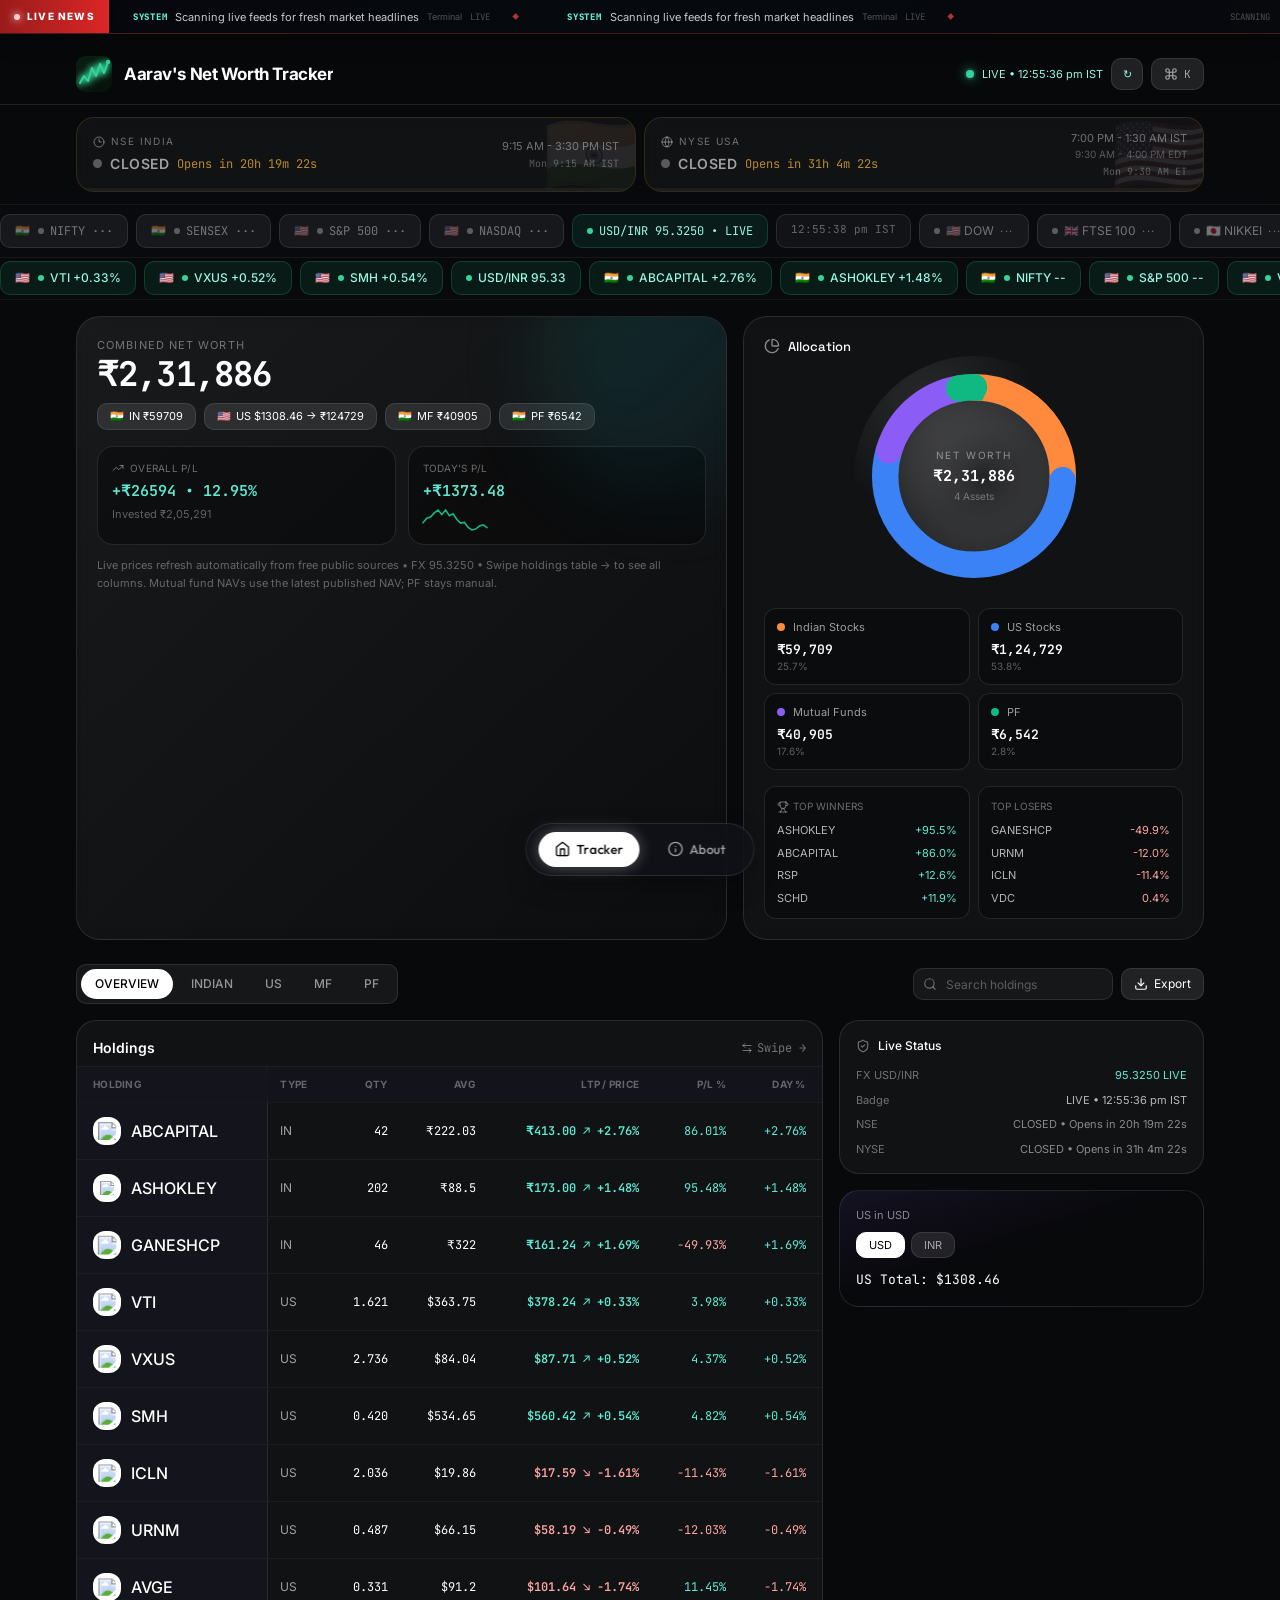
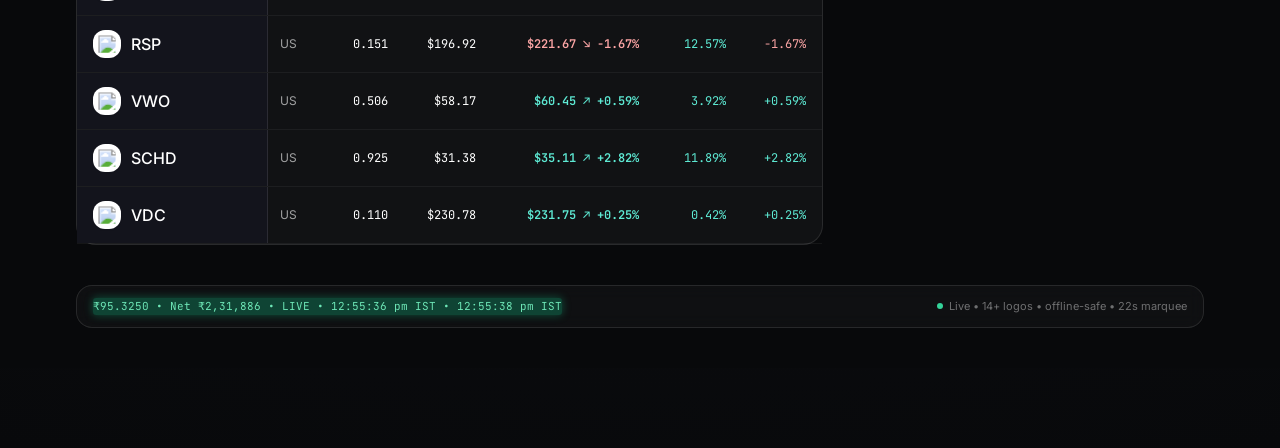
==== commit c84c0562: "perf: race quote proxies to speed initial live data loading" ====
--- a/index.html
+++ b/index.html
@@ -420,7 +420,7 @@
 `+l[u].replace(" at new "," at ");return e.displayName&&a.includes("<anonymous>")&&(a=a.replace("<anonymous>",e.displayName)),a}while(1<=u&&0<=i);break}}}finally{Qo=!1,Error.prepareStackTrace=n}return(e=e?e.displayName||e.name:"")?Kn(e):""}function Hp(e){switch(e.tag){case 5:return Kn(e.type);case 16:return Kn("Lazy");case 13:return Kn("Suspense");case 19:return Kn("SuspenseList");case 0:case 2:case 15:return e=Wo(e.type,!1),e;case 11:return e=Wo(e.type.render,!1),e;case 1:return e=Wo(e.type,!0),e;default:return""}}function du(e){if(e==null)return null;if(typeof e==="function")return e.displayName||e.name||null;if(typeof e==="string")return e;switch(e){case ln:return"Fragment";case rn:return"Portal";case fu:return"Profiler";case oi:return"StrictMode";case cu:return"Suspense";case su:return"SuspenseList"}if(typeof e==="object")switch(e.$$typeof){case Nf:return(e.displayName||"Context")+".Consumer";case Pf:return(e._context.displayName||"Context")+".Provider";case ui:var t=e.render;return e=e.displayName,e||(e=t.displayName||t.name||"",e=e!==""?"ForwardRef("+e+")":"ForwardRef"),e;case ii:return t=e.displayName||null,t!==null?t:du(e.type)||"Memo";case pt:t=e._payload,e=e._init;try{return du(e(t))}catch(n){}}return null}function Qp(e){var t=e.type;switch(e.tag){case 24:return"Cache";case 9:return(t.displayName||"Context")+".Consumer";case 10:return(t._context.displayName||"Context")+".Provider";case 18:return"DehydratedFragment";case 11:return e=t.render,e=e.displayName||e.name||"",t.displayName||(e!==""?"ForwardRef("+e+")":"ForwardRef");case 7:return"Fragment";case 5:return t;case 4:return"Portal";case 3:return"Root";case 6:return"Text";case 16:return du(t);case 8:return t===oi?"StrictMode":"Mode";case 22:return"Offscreen";case 12:return"Profiler";case 21:return"Scope";case 13:return"Suspense";case 19:return"SuspenseList";case 25:return"TracingMarker";case 1:case 0:case 17:case 2:case 14:case 15:if(typeof t==="function")return t.displayName||t.name||null;if(typeof t==="string")return t}return null}function Nt(e){switch(typeof e){case"boolean":case"number":case"string":case"undefined":return e;case"object":return e;default:return""}}function Tf(e){var t=e.type;return(e=e.nodeName)&&e.toLowerCase()==="input"&&(t==="checkbox"||t==="radio")}function Wp(e){var t=Tf(e)?"checked":"value",n=Object.getOwnPropertyDescriptor(e.constructor.prototype,t),r=""+e[t];if(!e.hasOwnProperty(t)&&typeof n<"u"&&typeof n.get==="function"&&typeof n.set==="function"){var{get:l,set:o}=n;return Object.defineProperty(e,t,{configurable:!0,get:function(){return l.call(this)},set:function(u){r=""+u,o.call(this,u)}}),Object.defineProperty(e,t,{enumerable:n.enumerable}),{getValue:function(){return r},setValue:function(u){r=""+u},stopTracking:function(){e._valueTracker=null,delete e[t]}}}}function ul(e){e._valueTracker||(e._valueTracker=Wp(e))}function Ff(e){if(!e)return!1;var t=e._valueTracker;if(!t)return!0;var n=t.getValue(),r="";return e&&(r=Tf(e)?e.checked?"true":"false":e.value),e=r,e!==n?(t.setValue(e),!0):!1}function Ol(e){if(e=e||(typeof document<"u"?document:void 0),typeof e>"u")return null;try{return e.activeElement||e.body}catch(t){return e.body}}function pu(e,t){var n=t.checked;return X({},t,{defaultChecked:void 0,defaultValue:void 0,value:void 0,checked:n!=null?n:e._wrapperState.initialChecked})}function Ea(e,t){var n=t.defaultValue==null?"":t.defaultValue,r=t.checked!=null?t.checked:t.defaultChecked;n=Nt(t.value!=null?t.value:n),e._wrapperState={initialChecked:r,initialValue:n,controlled:t.type==="checkbox"||t.type==="radio"?t.checked!=null:t.value!=null}}function Of(e,t){t=t.checked,t!=null&&li(e,"checked",t,!1)}function hu(e,t){Of(e,t);var n=Nt(t.value),r=t.type;if(n!=null)if(r==="number"){if(n===0&&e.value===""||e.value!=n)e.value=""+n}else e.value!==""+n&&(e.value=""+n);else if(r==="submit"||r==="reset"){e.removeAttribute("value");return}t.hasOwnProperty("value")?vu(e,t.type,n):t.hasOwnProperty("defaultValue")&&vu(e,t.type,Nt(t.defaultValue)),t.checked==null&&t.defaultChecked!=null&&(e.defaultChecked=!!t.defaultChecked)}function Ca(e,t,n){if(t.hasOwnProperty("value")||t.hasOwnProperty("defaultValue")){var r=t.type;if(!(r!=="submit"&&r!=="reset"||t.value!==void 0&&t.value!==null))return;t=""+e._wrapperState.initialValue,n||t===e.value||(e.value=t),e.defaultValue=t}n=e.name,n!==""&&(e.name=""),e.defaultChecked=!!e._wrapperState.initialChecked,n!==""&&(e.name=n)}function vu(e,t,n){if(t!=="number"||Ol(e.ownerDocument)!==e)n==null?e.defaultValue=""+e._wrapperState.initialValue:e.defaultValue!==""+n&&(e.defaultValue=""+n)}function yn(e,t,n,r){if(e=e.options,t){t={};for(var l=0;l<n.length;l++)t["$"+n[l]]=!0;for(n=0;n<e.length;n++)l=t.hasOwnProperty("$"+e[n].value),e[n].selected!==l&&(e[n].selected=l),l&&r&&(e[n].defaultSelected=!0)}else{n=""+Nt(n),t=null;for(l=0;l<e.length;l++){if(e[l].value===n){e[l].selected=!0,r&&(e[l].defaultSelected=!0);return}t!==null||e[l].disabled||(t=e[l])}t!==null&&(t.selected=!0)}}function yu(e,t){if(t.dangerouslySetInnerHTML!=null)throw Error(S(91));return X({},t,{value:void 0,defaultValue:void 0,children:""+e._wrapperState.initialValue})}function _a(e,t){var n=t.value;if(n==null){if(n=t.children,t=t.defaultValue,n!=null){if(t!=null)throw Error(S(92));if(Xn(n)){if(1<n.length)throw Error(S(93));n=n[0]}t=n}t==null&&(t=""),n=t}e._wrapperState={initialValue:Nt(n)}}function Mf(e,t){var n=Nt(t.value),r=Nt(t.defaultValue);n!=null&&(n=""+n,n!==e.value&&(e.value=n),t.defaultValue==null&&e.defaultValue!==n&&(e.defaultValue=n)),r!=null&&(e.defaultValue=""+r)}function za(e){var t=e.textContent;t===e._wrapperState.initialValue&&t!==""&&t!==null&&(e.value=t)}function If(e){switch(e){case"svg":return"http://www.w3.org/2000/svg";case"math":return"http://www.w3.org/1998/Math/MathML";default:return"http://www.w3.org/1999/xhtml"}}function mu(e,t){return e==null||e==="http://www.w3.org/1999/xhtml"?If(t):e==="http://www.w3.org/2000/svg"&&t==="foreignObject"?"http://www.w3.org/1999/xhtml":e}function cr(e,t){if(t){var n=e.firstChild;if(n&&n===e.lastChild&&n.nodeType===3){n.nodeValue=t;return}}e.textContent=t}function Lf(e,t,n){return t==null||typeof t==="boolean"||t===""?"":n||typeof t!=="number"||t===0||er.hasOwnProperty(e)&&er[e]?(""+t).trim():t+"px"}function Af(e,t){e=e.style;for(var n in t)if(t.hasOwnProperty(n)){var r=n.indexOf("--")===0,l=Lf(n,t[n],r);n==="float"&&(n="cssFloat"),r?e.setProperty(n,l):e[n]=l}}function gu(e,t){if(t){if(Yp[e]&&(t.children!=null||t.dangerouslySetInnerHTML!=null))throw Error(S(137,e));if(t.dangerouslySetInnerHTML!=null){if(t.children!=null)throw Error(S(60));if(typeof t.dangerouslySetInnerHTML!=="object"||!("__html"in t.dangerouslySetInnerHTML))throw Error(S(61))}if(t.style!=null&&typeof t.style!=="object")throw Error(S(62))}}function wu(e,t){if(e.indexOf("-")===-1)return typeof t.is==="string";switch(e){case"annotation-xml":case"color-profile":case"font-face":case"font-face-src":case"font-face-uri":case"font-face-format":case"font-face-name":case"missing-glyph":return!1;default:return!0}}function ai(e){return e=e.target||e.srcElement||window,e.correspondingUseElement&&(e=e.correspondingUseElement),e.nodeType===3?e.parentNode:e}function Pa(e){if(e=Rr(e)){if(typeof ku!=="function")throw Error(S(280));var t=e.stateNode;t&&(t=oo(t),ku(e.stateNode,e.type,t))}}function Vf(e){mn?gn?gn.push(e):gn=[e]:mn=e}function $f(){if(mn){var e=mn,t=gn;if(gn=mn=null,Pa(e),t)for(e=0;e<t.length;e++)Pa(t[e])}}function Df(e,t){return e(t)}function Uf(){}function Hf(e,t,n){if(xo)return e(t,n);xo=!0;try{return Df(e,t,n)}finally{if(xo=!1,mn!==null||gn!==null)Uf(),$f()}}function sr(e,t){var n=e.stateNode;if(n===null)return null;var r=oo(n);if(r===null)return null;n=r[t];e:switch(t){case"onClick":case"onClickCapture":case"onDoubleClick":case"onDoubleClickCapture":case"onMouseDown":case"onMouseDownCapture":case"onMouseMove":case"onMouseMoveCapture":case"onMouseUp":case"onMouseUpCapture":case"onMouseEnter":(r=!r.disabled)||(e=e.type,r=!(e==="button"||e==="input"||e==="select"||e==="textarea")),e=!r;break e;default:e=!1}if(e)return null;if(n&&typeof n!=="function")throw Error(S(231,t,typeof n));return n}function Kp(e,t,n,r,l,o,u,i,a){var s=Array.prototype.slice.call(arguments,3);try{t.apply(n,s)}catch(m){this.onError(m)}}function Gp(e,t,n,r,l,o,u,i,a){tr=!1,Ml=null,Kp.apply(Xp,arguments)}function Zp(e,t,n,r,l,o,u,i,a){if(Gp.apply(this,arguments),tr){if(tr){var s=Ml;tr=!1,Ml=null}else throw Error(S(198));Il||(Il=!0,Cu=s)}}function Jt(e){var t=e,n=e;if(e.alternate)for(;t.return;)t=t.return;else{e=t;do t=e,(t.flags&4098)!==0&&(n=t.return),e=t.return;while(e)}return t.tag===3?n:null}function Qf(e){if(e.tag===13){var t=e.memoizedState;if(t===null&&(e=e.alternate,e!==null&&(t=e.memoizedState)),t!==null)return t.dehydrated}return null}function Na(e){if(Jt(e)!==e)throw Error(S(188))}function Jp(e){var t=e.alternate;if(!t){if(t=Jt(e),t===null)throw Error(S(188));return t!==e?null:e}for(var n=e,r=t;;){var l=n.return;if(l===null)break;var o=l.alternate;if(o===null){if(r=l.return,r!==null){n=r;continue}break}if(l.child===o.child){for(o=l.child;o;){if(o===n)return Na(l),e;if(o===r)return Na(l),t;o=o.sibling}throw Error(S(188))}if(n.return!==r.return)n=l,r=o;else{for(var u=!1,i=l.child;i;){if(i===n){u=!0,n=l,r=o;break}if(i===r){u=!0,r=l,n=o;break}i=i.sibling}if(!u){for(i=o.child;i;){if(i===n){u=!0,n=o,r=l;break}if(i===r){u=!0,r=o,n=l;break}i=i.sibling}if(!u)throw Error(S(189))}}if(n.alternate!==r)throw Error(S(190))}if(n.tag!==3)throw Error(S(188));return n.stateNode.current===n?e:t}function Wf(e){return e=Jp(e),e!==null?xf(e):null}function xf(e){if(e.tag===5||e.tag===6)return e;for(e=e.child;e!==null;){var t=xf(e);if(t!==null)return t;e=e.sibling}return null}function t0(e){if(Ge&&typeof Ge.onCommitFiberRoot==="function")try{Ge.onCommitFiberRoot(to,e,void 0,(e.current.flags&128)===128)}catch(t){}}function l0(e){return e>>>=0,e===0?32:31-(n0(e)/r0|0)|0}function Gn(e){switch(e&-e){case 1:return 1;case 2:return 2;case 4:return 4;case 8:return 8;case 16:return 16;case 32:return 32;case 64:case 128:case 256:case 512:case 1024:case 2048:case 4096:case 8192:case 16384:case 32768:case 65536:case 131072:case 262144:case 524288:case 1048576:case 2097152:return e&4194240;case 4194304:case 8388608:case 16777216:case 33554432:case 67108864:return e&130023424;case 134217728:return 134217728;case 268435456:return 268435456;case 536870912:return 536870912;case 1073741824:return 1073741824;default:return e}}function Ll(e,t){var n=e.pendingLanes;if(n===0)return 0;var r=0,l=e.suspendedLanes,o=e.pingedLanes,u=n&268435455;if(u!==0){var i=u&~l;i!==0?r=Gn(i):(o&=u,o!==0&&(r=Gn(o)))}else u=n&~l,u!==0?r=Gn(u):o!==0&&(r=Gn(o));if(r===0)return 0;if(t!==0&&t!==r&&(t&l)===0&&(l=r&-r,o=t&-t,l>=o||l===16&&(o&4194240)!==0))return t;if((r&4)!==0&&(r|=n&16),t=e.entangledLanes,t!==0)for(e=e.entanglements,t&=r;0<t;)n=31-$e(t),l=1<<n,r|=e[n],t&=~l;return r}function o0(e,t){switch(e){case 1:case 2:case 4:return t+250;case 8:case 16:case 32:case 64:case 128:case 256:case 512:case 1024:case 2048:case 4096:case 8192:case 16384:case 32768:case 65536:case 131072:case 262144:case 524288:case 1048576:case 2097152:return t+5000;case 4194304:case 8388608:case 16777216:case 33554432:case 67108864:return-1;case 134217728:case 268435456:case 536870912:case 1073741824:return-1;default:return-1}}function u0(e,t){for(var{suspendedLanes:n,pingedLanes:r,expirationTimes:l,pendingLanes:o}=e;0<o;){var u=31-$e(o),i=1<<u,a=l[u];if(a===-1){if((i&n)===0||(i&r)!==0)l[u]=o0(i,t)}else a<=t&&(e.expiredLanes|=i);o&=~i}}function _u(e){return e=e.pendingLanes&-1073741825,e!==0?e:e&1073741824?1073741824:0}function Gf(){var e=al;return al<<=1,(al&4194240)===0&&(al=64),e}function Yo(e){for(var t=[],n=0;31>n;n++)t.push(e);return t}function Pr(e,t,n){e.pendingLanes|=t,t!==536870912&&(e.suspendedLanes=0,e.pingedLanes=0),e=e.eventTimes,t=31-$e(t),e[t]=n}function i0(e,t){var n=e.pendingLanes&~t;e.pendingLanes=t,e.suspendedLanes=0,e.pingedLanes=0,e.expiredLanes&=t,e.mutableReadLanes&=t,e.entangledLanes&=t,t=e.entanglements;var r=e.eventTimes;for(e=e.expirationTimes;0<n;){var l=31-$e(n),o=1<<l;t[l]=0,r[l]=-1,e[l]=-1,n&=~o}}function ci(e,t){var n=e.entangledLanes|=t;for(e=e.entanglements;n;){var r=31-$e(n),l=1<<r;l&t|e[r]&t&&(e[r]|=t),n&=~l}}function Zf(e){return e&=-e,1<e?4<e?(e&268435455)!==0?16:536870912:4:1}function Ta(e,t){switch(e){case"focusin":case"focusout":wt=null;break;case"dragenter":case"dragleave":St=null;break;case"mouseover":case"mouseout":kt=null;break;case"pointerover":case"pointerout":dr.delete(t.pointerId);break;case"gotpointercapture":case"lostpointercapture":pr.delete(t.pointerId)}}function Un(e,t,n,r,l,o){if(e===null||e.nativeEvent!==o)return e={blockedOn:t,domEventName:n,eventSystemFlags:r,nativeEvent:o,targetContainers:[l]},t!==null&&(t=Rr(t),t!==null&&si(t)),e;return e.eventSystemFlags|=r,t=e.targetContainers,l!==null&&t.indexOf(l)===-1&&t.push(l),e}function f0(e,t,n,r,l){switch(t){case"focusin":return wt=Un(wt,e,t,n,r,l),!0;case"dragenter":return St=Un(St,e,t,n,r,l),!0;case"mouseover":return kt=Un(kt,e,t,n,r,l),!0;case"pointerover":var o=l.pointerId;return dr.set(o,Un(dr.get(o)||null,e,t,n,r,l)),!0;case"gotpointercapture":return o=l.pointerId,pr.set(o,Un(pr.get(o)||null,e,t,n,r,l)),!0}return!1}function ec(e){var t=Dt(e.target);if(t!==null){var n=Jt(t);if(n!==null){if(t=n.tag,t===13){if(t=Qf(n),t!==null){e.blockedOn=t,bf(e.priority,function(){qf(n)});return}}else if(t===3&&n.stateNode.current.memoizedState.isDehydrated){e.blockedOn=n.tag===3?n.stateNode.containerInfo:null;return}}}e.blockedOn=null}function Sl(e){if(e.blockedOn!==null)return!1;for(var t=e.targetContainers;0<t.length;){var n=Pu(e.domEventName,e.eventSystemFlags,t[0],e.nativeEvent);if(n===null){n=e.nativeEvent;var r=new n.constructor(n.type,n);Su=r,n.target.dispatchEvent(r),Su=null}else return t=Rr(n),t!==null&&si(t),e.blockedOn=n,!1;t.shift()}return!0}function Fa(e,t,n){Sl(e)&&n.delete(t)}function c0(){zu=!1,wt!==null&&Sl(wt)&&(wt=null),St!==null&&Sl(St)&&(St=null),kt!==null&&Sl(kt)&&(kt=null),dr.forEach(Fa),pr.forEach(Fa)}function Hn(e,t){e.blockedOn===t&&(e.blockedOn=null,zu||(zu=!0,x.unstable_scheduleCallback(x.unstable_NormalPriority,c0)))}function hr(e){function t(l){return Hn(l,e)}if(0<cl.length){Hn(cl[0],e);for(var n=1;n<cl.length;n++){var r=cl[n];r.blockedOn===e&&(r.blockedOn=null)}}wt!==null&&Hn(wt,e),St!==null&&Hn(St,e),kt!==null&&Hn(kt,e),dr.forEach(t),pr.forEach(t);for(n=0;n<vt.length;n++)r=vt[n],r.blockedOn===e&&(r.blockedOn=null);for(;0<vt.length&&(n=vt[0],n.blockedOn===null);)ec(n),n.blockedOn===null&&vt.shift()}function s0(e,t,n,r){var l=A,o=wn.transition;wn.transition=null;try{A=1,di(e,t,n,r)}finally{A=l,wn.transition=o}}function d0(e,t,n,r){var l=A,o=wn.transition;wn.transition=null;try{A=4,di(e,t,n,r)}finally{A=l,wn.transition=o}}function di(e,t,n,r){if(Al){var l=Pu(e,t,n,r);if(l===null)qo(e,t,r,Vl,n),Ta(e,r);else if(f0(l,e,t,n,r))r.stopPropagation();else if(Ta(e,r),t&4&&-1<a0.indexOf(e)){for(;l!==null;){var o=Rr(l);if(o!==null&&Jf(o),o=Pu(e,t,n,r),o===null&&qo(e,t,r,Vl,n),o===l)break;l=o}l!==null&&r.stopPropagation()}else qo(e,t,r,null,n)}}function Pu(e,t,n,r){if(Vl=null,e=ai(r),e=Dt(e),e!==null)if(t=Jt(e),t===null)e=null;else if(n=t.tag,n===13){if(e=Qf(t),e!==null)return e;e=null}else if(n===3){if(t.stateNode.current.memoizedState.isDehydrated)return t.tag===3?t.stateNode.containerInfo:null;e=null}else t!==e&&(e=null);return Vl=e,null}function tc(e){switch(e){case"cancel":case"click":case"close":case"contextmenu":case"copy":case"cut":case"auxclick":case"dblclick":case"dragend":case"dragstart":case"drop":case"focusin":case"focusout":case"input":case"invalid":case"keydown":case"keypress":case"keyup":case"mousedown":case"mouseup":case"paste":case"pause":case"play":case"pointercancel":case"pointerdown":case"pointerup":case"ratechange":case"reset":case"resize":case"seeked":case"submit":case"touchcancel":case"touchend":case"touchstart":case"volumechange":case"change":case"selectionchange":case"textInput":case"compositionstart":case"compositionend":case"compositionupdate":case"beforeblur":case"afterblur":case"beforeinput":case"blur":case"fullscreenchange":case"focus":case"hashchange":case"popstate":case"select":case"selectstart":return 1;case"drag":case"dragenter":case"dragexit":case"dragleave":case"dragover":case"mousemove":case"mouseout":case"mouseover":case"pointermove":case"pointerout":case"pointerover":case"scroll":case"toggle":case"touchmove":case"wheel":case"mouseenter":case"mouseleave":case"pointerenter":case"pointerleave":return 4;case"message":switch(bp()){case fi:return 1;case Kf:return 4;case Bl:case e0:return 16;case Xf:return 536870912;default:return 16}default:return 16}}function nc(){if(kl)return kl;var e,t=pi,n=t.length,r,l="value"in mt?mt.value:mt.textContent,o=l.length;for(e=0;e<n&&t[e]===l[e];e++);var u=n-e;for(r=1;r<=u&&t[n-r]===l[o-r];r++);return kl=l.slice(e,1<r?1-r:void 0)}function El(e){var t=e.keyCode;return"charCode"in e?(e=e.charCode,e===0&&t===13&&(e=13)):e=t,e===10&&(e=13),32<=e||e===13?e:0}function sl(){return!0}function Oa(){return!1}function Ce(e){function t(n,r,l,o,u){this._reactName=n,this._targetInst=l,this.type=r,this.nativeEvent=o,this.target=u,this.currentTarget=null;for(var i in e)e.hasOwnProperty(i)&&(n=e[i],this[i]=n?n(o):o[i]);return this.isDefaultPrevented=(o.defaultPrevented!=null?o.defaultPrevented:o.returnValue===!1)?sl:Oa,this.isPropagationStopped=Oa,this}return X(t.prototype,{preventDefault:function(){this.defaultPrevented=!0;var n=this.nativeEvent;n&&(n.preventDefault?n.preventDefault():typeof n.returnValue!=="unknown"&&(n.returnValue=!1),this.isDefaultPrevented=sl)},stopPropagation:function(){var n=this.nativeEvent;n&&(n.stopPropagation?n.stopPropagation():typeof n.cancelBubble!=="unknown"&&(n.cancelBubble=!0),this.isPropagationStopped=sl)},persist:function(){},isPersistent:sl}),t}function z0(e){var t=this.nativeEvent;return t.getModifierState?t.getModifierState(e):(e=_0[e])?!!t[e]:!1}function vi(){return z0}function lc(e,t){switch(e){case"keyup":return L0.indexOf(t.keyCode)!==-1;case"keydown":return t.keyCode!==229;case"keypress":case"mousedown":case"focusout":return!0;default:return!1}}function oc(e){return e=e.detail,typeof e==="object"&&"data"in e?e.data:null}function V0(e,t){switch(e){case"compositionend":return oc(t);case"keypress":if(t.which!==32)return null;return Aa=!0,La;case"textInput":return e=t.data,e===La&&Aa?null:e;default:return null}}function $0(e,t){if(on)return e==="compositionend"||!yi&&lc(e,t)?(e=nc(),kl=pi=mt=null,on=!1,e):null;switch(e){case"paste":return null;case"keypress":if(!(t.ctrlKey||t.altKey||t.metaKey)||t.ctrlKey&&t.altKey){if(t.char&&1<t.char.length)return t.char;if(t.which)return String.fromCharCode(t.which)}return null;case"compositionend":return rc&&t.locale!=="ko"?null:t.data;default:return null}}function Va(e){var t=e&&e.nodeName&&e.nodeName.toLowerCase();return t==="input"?!!D0[e.type]:t==="textarea"?!0:!1}function uc(e,t,n,r){Vf(r),t=$l(t,"onChange"),0<t.length&&(n=new hi("onChange","change",null,n,r),e.push({event:n,listeners:t}))}function U0(e){mc(e,0)}function ro(e){var t=fn(e);if(Ff(t))return e}function H0(e,t){if(e==="change")return t}function $a(){rr&&(rr.detachEvent("onpropertychange",ac),vr=rr=null)}function ac(e){if(e.propertyName==="value"&&ro(vr)){var t=[];uc(t,vr,e,ai(e)),Hf(U0,t)}}function Q0(e,t,n){e==="focusin"?($a(),rr=t,vr=n,rr.attachEvent("onpropertychange",ac)):e==="focusout"&&$a()}function W0(e){if(e==="selectionchange"||e==="keyup"||e==="keydown")return ro(vr)}function x0(e,t){if(e==="click")return ro(t)}function Y0(e,t){if(e==="input"||e==="change")return ro(t)}function K0(e,t){return e===t&&(e!==0||1/e===1/t)||e!==e&&t!==t}function yr(e,t){if(Ue(e,t))return!0;if(typeof e!=="object"||e===null||typeof t!=="object"||t===null)return!1;var n=Object.keys(e),r=Object.keys(t);if(n.length!==r.length)return!1;for(r=0;r<n.length;r++){var l=n[r];if(!au.call(t,l)||!Ue(e[l],t[l]))return!1}return!0}function Da(e){for(;e&&e.firstChild;)e=e.firstChild;return e}function Ua(e,t){var n=Da(e);e=0;for(var r;n;){if(n.nodeType===3){if(r=e+n.textContent.length,e<=t&&r>=t)return{node:n,offset:t-e};e=r}e:{for(;n;){if(n.nextSibling){n=n.nextSibling;break e}n=n.parentNode}n=void 0}n=Da(n)}}function fc(e,t){return e&&t?e===t?!0:e&&e.nodeType===3?!1:t&&t.nodeType===3?fc(e,t.parentNode):("contains"in e)?e.contains(t):e.compareDocumentPosition?!!(e.compareDocumentPosition(t)&16):!1:!1}function cc(){for(var e=window,t=Ol();t instanceof e.HTMLIFrameElement;){try{var n=typeof t.contentWindow.location.href==="string"}catch(r){n=!1}if(n)e=t.contentWindow;else break;t=Ol(e.document)}return t}function mi(e){var t=e&&e.nodeName&&e.nodeName.toLowerCase();return t&&(t==="input"&&(e.type==="text"||e.type==="search"||e.type==="tel"||e.type==="url"||e.type==="password")||t==="textarea"||e.contentEditable==="true")}function X0(e){var t=cc(),n=e.focusedElem,r=e.selectionRange;if(t!==n&&n&&n.ownerDocument&&fc(n.ownerDocument.documentElement,n)){if(r!==null&&mi(n)){if(t=r.start,e=r.end,e===void 0&&(e=t),"selectionStart"in n)n.selectionStart=t,n.selectionEnd=Math.min(e,n.value.length);else if(e=(t=n.ownerDocument||document)&&t.defaultView||window,e.getSelection){e=e.getSelection();var l=n.textContent.length,o=Math.min(r.start,l);r=r.end===void 0?o:Math.min(r.end,l),!e.extend&&o>r&&(l=r,r=o,o=l),l=Ua(n,o);var u=Ua(n,r);l&&u&&(e.rangeCount!==1||e.anchorNode!==l.node||e.anchorOffset!==l.offset||e.focusNode!==u.node||e.focusOffset!==u.offset)&&(t=t.createRange(),t.setStart(l.node,l.offset),e.removeAllRanges(),o>r?(e.addRange(t),e.extend(u.node,u.offset)):(t.setEnd(u.node,u.offset),e.addRange(t)))}}t=[];for(e=n;e=e.parentNode;)e.nodeType===1&&t.push({element:e,left:e.scrollLeft,top:e.scrollTop});typeof n.focus==="function"&&n.focus();for(n=0;n<t.length;n++)e=t[n],e.element.scrollLeft=e.left,e.element.scrollTop=e.top}}function Ha(e,t,n){var r=n.window===n?n.document:n.nodeType===9?n:n.ownerDocument;Ru||un==null||un!==Ol(r)||(r=un,("selectionStart"in r)&&mi(r)?r={start:r.selectionStart,end:r.selectionEnd}:(r=(r.ownerDocument&&r.ownerDocument.defaultView||window).getSelection(),r={anchorNode:r.anchorNode,anchorOffset:r.anchorOffset,focusNode:r.focusNode,focusOffset:r.focusOffset}),lr&&yr(lr,r)||(lr=r,r=$l(Nu,"onSelect"),0<r.length&&(t=new hi("onSelect","select",null,t,n),e.push({event:t,listeners:r}),t.target=un)))}function dl(e,t){var n={};return n[e.toLowerCase()]=t.toLowerCase(),n["Webkit"+e]="webkit"+t,n["Moz"+e]="moz"+t,n}function lo(e){if(Zo[e])return Zo[e];if(!an[e])return e;var t=an[e],n;for(n in t)if(t.hasOwnProperty(n)&&n in sc)return Zo[e]=t[n];return e}function Tt(e,t){yc.set(e,t),Zt(t,[e])}function Wa(e,t,n){var r=e.type||"unknown-event";e.currentTarget=n,Zp(r,t,void 0,e),e.currentTarget=null}function mc(e,t){t=(t&4)!==0;for(var n=0;n<e.length;n++){var r=e[n],l=r.event;r=r.listeners;e:{var o=void 0;if(t)for(var u=r.length-1;0<=u;u--){var i=r[u],a=i.instance,s=i.currentTarget;if(i=i.listener,a!==o&&l.isPropagationStopped())break e;Wa(l,i,s),o=a}else for(u=0;u<r.length;u++){if(i=r[u],a=i.instance,s=i.currentTarget,i=i.listener,a!==o&&l.isPropagationStopped())break e;Wa(l,i,s),o=a}}}if(Il)throw e=Cu,Il=!1,Cu=null,e}function H(e,t){var n=t[Lu];n===void 0&&(n=t[Lu]=new Set);var r=e+"__bubble";n.has(r)||(gc(t,e,2,!1),n.add(r))}function Jo(e,t,n){var r=0;t&&(r|=4),gc(n,e,r,t)}function mr(e){if(!e[pl]){e[pl]=!0,zf.forEach(function(n){n!=="selectionchange"&&(Z0.has(n)||Jo(n,!1,e),Jo(n,!0,e))});var t=e.nodeType===9?e:e.ownerDocument;t===null||t[pl]||(t[pl]=!0,Jo("selectionchange",!1,t))}}function gc(e,t,n,r){switch(tc(t)){case 1:var l=s0;break;case 4:l=d0;break;default:l=di}n=l.bind(null,t,n,e),l=void 0,!Eu||t!=="touchstart"&&t!=="touchmove"&&t!=="wheel"||(l=!0),r?l!==void 0?e.addEventListener(t,n,{capture:!0,passive:l}):e.addEventListener(t,n,!0):l!==void 0?e.addEventListener(t,n,{passive:l}):e.addEventListener(t,n,!1)}function qo(e,t,n,r,l){var o=r;if((t&1)===0&&(t&2)===0&&r!==null)e:for(;;){if(r===null)return;var u=r.tag;if(u===3||u===4){var i=r.stateNode.containerInfo;if(i===l||i.nodeType===8&&i.parentNode===l)break;if(u===4)for(u=r.return;u!==null;){var a=u.tag;if(a===3||a===4){if(a=u.stateNode.containerInfo,a===l||a.nodeType===8&&a.parentNode===l)return}u=u.return}for(;i!==null;){if(u=Dt(i),u===null)return;if(a=u.tag,a===5||a===6){r=o=u;continue e}i=i.parentNode}}r=r.return}Hf(function(){var s=o,m=ai(n),g=[];e:{var y=yc.get(e);if(y!==void 0){var k=hi,C=e;switch(e){case"keypress":if(El(n)===0)break e;case"keydown":case"keyup":k=N0;break;case"focusin":C="focus",k=Go;break;case"focusout":C="blur",k=Go;break;case"beforeblur":case"afterblur":k=Go;break;case"click":if(n.button===2)break e;case"auxclick":case"dblclick":case"mousedown":case"mousemove":case"mouseup":case"mouseout":case"mouseover":case"contextmenu":k=Ma;break;case"drag":case"dragend":case"dragenter":case"dragexit":case"dragleave":case"dragover":case"dragstart":case"drop":k=v0;break;case"touchcancel":case"touchend":case"touchmove":case"touchstart":k=F0;break;case dc:case pc:case hc:k=g0;break;case vc:k=M0;break;case"scroll":k=p0;break;case"wheel":k=B0;break;case"copy":case"cut":case"paste":k=S0;break;case"gotpointercapture":case"lostpointercapture":case"pointercancel":case"pointerdown":case"pointermove":case"pointerout":case"pointerover":case"pointerup":k=Ba}var _=(t&4)!==0,$=!_&&e==="scroll",h=_?y!==null?y+"Capture":null:y;_=[];for(var c=s,v;c!==null;){v=c;var w=v.stateNode;if(v.tag===5&&w!==null&&(v=w,h!==null&&(w=sr(c,h),w!=null&&_.push(gr(c,w,v)))),$)break;c=c.return}0<_.length&&(y=new k(y,C,null,n,m),g.push({event:y,listeners:_}))}}if((t&7)===0){e:{if(y=e==="mouseover"||e==="pointerover",k=e==="mouseout"||e==="pointerout",y&&n!==Su&&(C=n.relatedTarget||n.fromElement)&&(Dt(C)||C[lt]))break e;if(k||y){if(y=m.window===m?m:(y=m.ownerDocument)?y.defaultView||y.parentWindow:window,k){if(C=n.relatedTarget||n.toElement,k=s,C=C?Dt(C):null,C!==null&&($=Jt(C),C!==$||C.tag!==5&&C.tag!==6))C=null}else k=null,C=s;if(k!==C){if(_=Ma,w="onMouseLeave",h="onMouseEnter",c="mouse",e==="pointerout"||e==="pointerover")_=Ba,w="onPointerLeave",h="onPointerEnter",c="pointer";if($=k==null?y:fn(k),v=C==null?y:fn(C),y=new _(w,c+"leave",k,n,m),y.target=$,y.relatedTarget=v,w=null,Dt(m)===s&&(_=new _(h,c+"enter",C,n,m),_.target=v,_.relatedTarget=$,w=_),$=w,k&&C)t:{_=k,h=C,c=0;for(v=_;v;v=tn(v))c++;v=0;for(w=h;w;w=tn(w))v++;for(;0<c-v;)_=tn(_),c--;for(;0<v-c;)h=tn(h),v--;for(;c--;){if(_===h||h!==null&&_===h.alternate)break t;_=tn(_),h=tn(h)}_=null}else _=null;k!==null&&xa(g,y,k,_,!1),C!==null&&$!==null&&xa(g,$,C,_,!0)}}}e:{if(y=s?fn(s):window,k=y.nodeName&&y.nodeName.toLowerCase(),k==="select"||k==="input"&&y.type==="file")var P=H0;else if(Va(y))if(ic)P=Y0;else{P=W0;var N=Q0}else(k=y.nodeName)&&k.toLowerCase()==="input"&&(y.type==="checkbox"||y.type==="radio")&&(P=x0);if(P&&(P=P(e,s))){uc(g,P,n,m);break e}N&&N(e,y,s),e==="focusout"&&(N=y._wrapperState)&&N.controlled&&y.type==="number"&&vu(y,"number",y.value)}switch(N=s?fn(s):window,e){case"focusin":if(Va(N)||N.contentEditable==="true")un=N,Nu=s,lr=null;break;case"focusout":lr=Nu=un=null;break;case"mousedown":Ru=!0;break;case"contextmenu":case"mouseup":case"dragend":Ru=!1,Ha(g,n,m);break;case"selectionchange":if(G0)break;case"keydown":case"keyup":Ha(g,n,m)}var R;if(yi)e:{switch(e){case"compositionstart":var F="onCompositionStart";break e;case"compositionend":F="onCompositionEnd";break e;case"compositionupdate":F="onCompositionUpdate";break e}F=void 0}else on?lc(e,n)&&(F="onCompositionEnd"):e==="keydown"&&n.keyCode===229&&(F="onCompositionStart");if(F&&(rc&&n.locale!=="ko"&&(on||F!=="onCompositionStart"?F==="onCompositionEnd"&&on&&(R=nc()):(mt=m,pi=("value"in mt)?mt.value:mt.textContent,on=!0)),N=$l(s,F),0<N.length&&(F=new Ia(F,e,null,n,m),g.push({event:F,listeners:N}),R?F.data=R:(R=oc(n),R!==null&&(F.data=R)))),R=A0?V0(e,n):$0(e,n))s=$l(s,"onBeforeInput"),0<s.length&&(m=new Ia("onBeforeInput","beforeinput",null,n,m),g.push({event:m,listeners:s}),m.data=R)}mc(g,t)})}function gr(e,t,n){return{instance:e,listener:t,currentTarget:n}}function $l(e,t){for(var n=t+"Capture",r=[];e!==null;){var l=e,o=l.stateNode;l.tag===5&&o!==null&&(l=o,o=sr(e,n),o!=null&&r.unshift(gr(e,o,l)),o=sr(e,t),o!=null&&r.push(gr(e,o,l))),e=e.return}return r}function tn(e){if(e===null)return null;do e=e.return;while(e&&e.tag!==5);return e?e:null}function xa(e,t,n,r,l){for(var o=t._reactName,u=[];n!==null&&n!==r;){var i=n,a=i.alternate,s=i.stateNode;if(a!==null&&a===r)break;i.tag===5&&s!==null&&(i=s,l?(a=sr(n,o),a!=null&&u.unshift(gr(n,a,i))):l||(a=sr(n,o),a!=null&&u.push(gr(n,a,i)))),n=n.return}u.length!==0&&e.push({event:t,listeners:u})}function Ya(e){return(typeof e==="string"?e:""+e).replace(J0,`
 `).replace(q0,"")}function hl(e,t,n){if(t=Ya(t),Ya(e)!==t&&n)throw Error(S(425))}function Dl(){}function Iu(e,t){return e==="textarea"||e==="noscript"||typeof t.children==="string"||typeof t.children==="number"||typeof t.dangerouslySetInnerHTML==="object"&&t.dangerouslySetInnerHTML!==null&&t.dangerouslySetInnerHTML.__html!=null}function e1(e){setTimeout(function(){throw e})}function jo(e,t){var n=t,r=0;do{var l=n.nextSibling;if(e.removeChild(n),l&&l.nodeType===8)if(n=l.data,n==="/$"){if(r===0){e.removeChild(l),hr(t);return}r--}else n!=="$"&&n!=="$?"&&n!=="$!"||r++;n=l}while(n);hr(t)}function Et(e){for(;e!=null;e=e.nextSibling){var t=e.nodeType;if(t===1||t===3)break;if(t===8){if(t=e.data,t==="$"||t==="$!"||t==="$?")break;if(t==="/$")return null}}return e}function Xa(e){e=e.previousSibling;for(var t=0;e;){if(e.nodeType===8){var n=e.data;if(n==="$"||n==="$!"||n==="$?"){if(t===0)return e;t--}else n==="/$"&&t++}e=e.previousSibling}return null}function Dt(e){var t=e[Xe];if(t)return t;for(var n=e.parentNode;n;){if(t=n[lt]||n[Xe]){if(n=t.alternate,t.child!==null||n!==null&&n.child!==null)for(e=Xa(e);e!==null;){if(n=e[Xe])return n;e=Xa(e)}return t}e=n,n=e.parentNode}return null}function Rr(e){return e=e[Xe]||e[lt],!e||e.tag!==5&&e.tag!==6&&e.tag!==13&&e.tag!==3?null:e}function fn(e){if(e.tag===5||e.tag===6)return e.stateNode;throw Error(S(33))}function oo(e){return e[wr]||null}function Ft(e){return{current:e}}function Q(e){0>cn||(e.current=Au[cn],Au[cn]=null,cn--)}function D(e,t){cn++,Au[cn]=e.current,e.current=t}function Cn(e,t){var n=e.type.contextTypes;if(!n)return Rt;var r=e.stateNode;if(r&&r.__reactInternalMemoizedUnmaskedChildContext===t)return r.__reactInternalMemoizedMaskedChildContext;var l={},o;for(o in n)l[o]=t[o];return r&&(e=e.stateNode,e.__reactInternalMemoizedUnmaskedChildContext=t,e.__reactInternalMemoizedMaskedChildContext=l),l}function ge(e){return e=e.childContextTypes,e!==null&&e!==void 0}function Ul(){Q(me),Q(fe)}function Ga(e,t,n){if(fe.current!==Rt)throw Error(S(168));D(fe,t),D(me,n)}function wc(e,t,n){var r=e.stateNode;if(t=t.childContextTypes,typeof r.getChildContext!=="function")return n;r=r.getChildContext();for(var l in r)if(!(l in t))throw Error(S(108,Qp(e)||"Unknown",l));return X({},n,r)}function Hl(e){return e=(e=e.stateNode)&&e.__reactInternalMemoizedMergedChildContext||Rt,xt=fe.current,D(fe,e),D(me,me.current),!0}function Za(e,t,n){var r=e.stateNode;if(!r)throw Error(S(169));n?(e=wc(e,t,xt),r.__reactInternalMemoizedMergedChildContext=e,Q(me),Q(fe),D(fe,e)):Q(me),D(me,n)}function Sc(e){be===null?be=[e]:be.push(e)}function r1(e){uo=!0,Sc(e)}function Ot(){if(!bo&&be!==null){bo=!0;var e=0,t=A;try{var n=be;for(A=1;e<n.length;e++){var r=n[e];do r=r(!0);while(r!==null)}be=null,uo=!1}catch(l){throw be!==null&&(be=be.slice(e+1)),Yf(fi,Ot),l}finally{A=t,bo=!1}}return null}function Vt(e,t){sn[dn++]=Wl,sn[dn++]=Ql,Ql=e,Wl=t}function kc(e,t,n){ze[Pe++]=et,ze[Pe++]=tt,ze[Pe++]=Yt,Yt=e;var r=et;e=tt;var l=32-$e(r)-1;r&=~(1<<l),n+=1;var o=32-$e(t)+l;if(30<o){var u=l-l%5;o=(r&(1<<u)-1).toString(32),r>>=u,l-=u,et=1<<32-$e(t)+l|n<<l|r,tt=o+e}else et=1<<o|n<<l|r,tt=e}function gi(e){e.return!==null&&(Vt(e,1),kc(e,1,0))}function wi(e){for(;e===Ql;)Ql=sn[--dn],sn[dn]=null,Wl=sn[--dn],sn[dn]=null;for(;e===Yt;)Yt=ze[--Pe],ze[Pe]=null,tt=ze[--Pe],ze[Pe]=null,et=ze[--Pe],ze[Pe]=null}function Ec(e,t){var n=Ne(5,null,null,0);n.elementType="DELETED",n.stateNode=t,n.return=e,t=e.deletions,t===null?(e.deletions=[n],e.flags|=16):t.push(n)}function Ja(e,t){switch(e.tag){case 5:var n=e.type;return t=t.nodeType!==1||n.toLowerCase()!==t.nodeName.toLowerCase()?null:t,t!==null?(e.stateNode=t,Ee=e,ke=Et(t.firstChild),!0):!1;case 6:return t=e.pendingProps===""||t.nodeType!==3?null:t,t!==null?(e.stateNode=t,Ee=e,ke=null,!0):!1;case 13:return t=t.nodeType!==8?null:t,t!==null?(n=Yt!==null?{id:et,overflow:tt}:null,e.memoizedState={dehydrated:t,treeContext:n,retryLane:1073741824},n=Ne(18,null,null,0),n.stateNode=t,n.return=e,e.child=n,Ee=e,ke=null,!0):!1;default:return!1}}function Vu(e){return(e.mode&1)!==0&&(e.flags&128)===0}function $u(e){if(W){var t=ke;if(t){var n=t;if(!Ja(e,t)){if(Vu(e))throw Error(S(418));t=Et(n.nextSibling);var r=Ee;t&&Ja(e,t)?Ec(r,n):(e.flags=e.flags&-4097|2,W=!1,Ee=e)}}else{if(Vu(e))throw Error(S(418));e.flags=e.flags&-4097|2,W=!1,Ee=e}}}function qa(e){for(e=e.return;e!==null&&e.tag!==5&&e.tag!==3&&e.tag!==13;)e=e.return;Ee=e}function vl(e){if(e!==Ee)return!1;if(!W)return qa(e),W=!0,!1;var t;if((t=e.tag!==3)&&!(t=e.tag!==5)&&(t=e.type,t=t!=="head"&&t!=="body"&&!Iu(e.type,e.memoizedProps)),t&&(t=ke)){if(Vu(e))throw Cc(),Error(S(418));for(;t;)Ec(e,t),t=Et(t.nextSibling)}if(qa(e),e.tag===13){if(e=e.memoizedState,e=e!==null?e.dehydrated:null,!e)throw Error(S(317));e:{e=e.nextSibling;for(t=0;e;){if(e.nodeType===8){var n=e.data;if(n==="/$"){if(t===0){ke=Et(e.nextSibling);break e}t--}else n!=="$"&&n!=="$!"&&n!=="$?"||t++}e=e.nextSibling}ke=null}}else ke=Ee?Et(e.stateNode.nextSibling):null;return!0}function Cc(){for(var e=ke;e;)e=Et(e.nextSibling)}function _n(){ke=Ee=null,W=!1}function Si(e){Ve===null?Ve=[e]:Ve.push(e)}function Wn(e,t,n){if(e=n.ref,e!==null&&typeof e!=="function"&&typeof e!=="object"){if(n._owner){if(n=n._owner,n){if(n.tag!==1)throw Error(S(309));var r=n.stateNode}if(!r)throw Error(S(147,e));var l=r,o=""+e;if(t!==null&&t.ref!==null&&typeof t.ref==="function"&&t.ref._stringRef===o)return t.ref;return t=function(u){var i=l.refs;u===null?delete i[o]:i[o]=u},t._stringRef=o,t}if(typeof e!=="string")throw Error(S(284));if(!n._owner)throw Error(S(290,e))}return e}function yl(e,t){throw e=Object.prototype.toString.call(t),Error(S(31,e==="[object Object]"?"object with keys {"+Object.keys(t).join(", ")+"}":e))}function ja(e){var t=e._init;return t(e._payload)}function _c(e){function t(h,c){if(e){var v=h.deletions;v===null?(h.deletions=[c],h.flags|=16):v.push(c)}}function n(h,c){if(!e)return null;for(;c!==null;)t(h,c),c=c.sibling;return null}function r(h,c){for(h=new Map;c!==null;)c.key!==null?h.set(c.key,c):h.set(c.index,c),c=c.sibling;return h}function l(h,c){return h=Pt(h,c),h.index=0,h.sibling=null,h}function o(h,c,v){if(h.index=v,!e)return h.flags|=1048576,c;if(v=h.alternate,v!==null)return v=v.index,v<c?(h.flags|=2,c):v;return h.flags|=2,c}function u(h){return e&&h.alternate===null&&(h.flags|=2),h}function i(h,c,v,w){if(c===null||c.tag!==6)return c=uu(v,h.mode,w),c.return=h,c;return c=l(c,v),c.return=h,c}function a(h,c,v,w){var P=v.type;if(P===ln)return m(h,c,v.props.children,w,v.key);if(c!==null&&(c.elementType===P||typeof P==="object"&&P!==null&&P.$$typeof===pt&&ja(P)===c.type))return w=l(c,v.props),w.ref=Wn(h,c,v),w.return=h,w;return w=Fl(v.type,v.key,v.props,null,h.mode,w),w.ref=Wn(h,c,v),w.return=h,w}function s(h,c,v,w){if(c===null||c.tag!==4||c.stateNode.containerInfo!==v.containerInfo||c.stateNode.implementation!==v.implementation)return c=iu(v,h.mode,w),c.return=h,c;return c=l(c,v.children||[]),c.return=h,c}function m(h,c,v,w,P){if(c===null||c.tag!==7)return c=Wt(v,h.mode,w,P),c.return=h,c;return c=l(c,v),c.return=h,c}function g(h,c,v){if(typeof c==="string"&&c!==""||typeof c==="number")return c=uu(""+c,h.mode,v),c.return=h,c;if(typeof c==="object"&&c!==null){switch(c.$$typeof){case ol:return v=Fl(c.type,c.key,c.props,null,h.mode,v),v.ref=Wn(h,null,c),v.return=h,v;case rn:return c=iu(c,h.mode,v),c.return=h,c;case pt:var w=c._init;return g(h,w(c._payload),v)}if(Xn(c)||Dn(c))return c=Wt(c,h.mode,v,null),c.return=h,c;yl(h,c)}return null}function y(h,c,v,w){var P=c!==null?c.key:null;if(typeof v==="string"&&v!==""||typeof v==="number")return P!==null?null:i(h,c,""+v,w);if(typeof v==="object"&&v!==null){switch(v.$$typeof){case ol:return v.key===P?a(h,c,v,w):null;case rn:return v.key===P?s(h,c,v,w):null;case pt:return P=v._init,y(h,c,P(v._payload),w)}if(Xn(v)||Dn(v))return P!==null?null:m(h,c,v,w,null);yl(h,v)}return null}function k(h,c,v,w,P){if(typeof w==="string"&&w!==""||typeof w==="number")return h=h.get(v)||null,i(c,h,""+w,P);if(typeof w==="object"&&w!==null){switch(w.$$typeof){case ol:return h=h.get(w.key===null?v:w.key)||null,a(c,h,w,P);case rn:return h=h.get(w.key===null?v:w.key)||null,s(c,h,w,P);case pt:var N=w._init;return k(h,c,v,N(w._payload),P)}if(Xn(w)||Dn(w))return h=h.get(v)||null,m(c,h,w,P,null);yl(c,w)}return null}function C(h,c,v,w){for(var P=null,N=null,R=c,F=c=0,V=null;R!==null&&F<v.length;F++){R.index>F?(V=R,R=null):V=R.sibling;var M=y(h,R,v[F],w);if(M===null){R===null&&(R=V);break}e&&R&&M.alternate===null&&t(h,R),c=o(M,c,F),N===null?P=M:N.sibling=M,N=M,R=V}if(F===v.length)return n(h,R),W&&Vt(h,F),P;if(R===null){for(;F<v.length;F++)R=g(h,v[F],w),R!==null&&(c=o(R,c,F),N===null?P=R:N.sibling=R,N=R);return W&&Vt(h,F),P}for(R=r(h,R);F<v.length;F++)V=k(R,h,F,v[F],w),V!==null&&(e&&V.alternate!==null&&R.delete(V.key===null?F:V.key),c=o(V,c,F),N===null?P=V:N.sibling=V,N=V);return e&&R.forEach(function(He){return t(h,He)}),W&&Vt(h,F),P}function _(h,c,v,w){var P=Dn(v);if(typeof P!=="function")throw Error(S(150));if(v=P.call(v),v==null)throw Error(S(151));for(var N=P=null,R=c,F=c=0,V=null,M=v.next();R!==null&&!M.done;F++,M=v.next()){R.index>F?(V=R,R=null):V=R.sibling;var He=y(h,R,M.value,w);if(He===null){R===null&&(R=V);break}e&&R&&He.alternate===null&&t(h,R),c=o(He,c,F),N===null?P=He:N.sibling=He,N=He,R=V}if(M.done)return n(h,R),W&&Vt(h,F),P;if(R===null){for(;!M.done;F++,M=v.next())M=g(h,M.value,w),M!==null&&(c=o(M,c,F),N===null?P=M:N.sibling=M,N=M);return W&&Vt(h,F),P}for(R=r(h,R);!M.done;F++,M=v.next())M=k(R,h,F,M.value,w),M!==null&&(e&&M.alternate!==null&&R.delete(M.key===null?F:M.key),c=o(M,c,F),N===null?P=M:N.sibling=M,N=M);return e&&R.forEach(function(So){return t(h,So)}),W&&Vt(h,F),P}function $(h,c,v,w){if(typeof v==="object"&&v!==null&&v.type===ln&&v.key===null&&(v=v.props.children),typeof v==="object"&&v!==null){switch(v.$$typeof){case ol:e:{for(var P=v.key,N=c;N!==null;){if(N.key===P){if(P=v.type,P===ln){if(N.tag===7){n(h,N.sibling),c=l(N,v.props.children),c.return=h,h=c;break e}}else if(N.elementType===P||typeof P==="object"&&P!==null&&P.$$typeof===pt&&ja(P)===N.type){n(h,N.sibling),c=l(N,v.props),c.ref=Wn(h,N,v),c.return=h,h=c;break e}n(h,N);break}else t(h,N);N=N.sibling}v.type===ln?(c=Wt(v.props.children,h.mode,w,v.key),c.return=h,h=c):(w=Fl(v.type,v.key,v.props,null,h.mode,w),w.ref=Wn(h,c,v),w.return=h,h=w)}return u(h);case rn:e:{for(N=v.key;c!==null;){if(c.key===N)if(c.tag===4&&c.stateNode.containerInfo===v.containerInfo&&c.stateNode.implementation===v.implementation){n(h,c.sibling),c=l(c,v.children||[]),c.return=h,h=c;break e}else{n(h,c);break}else t(h,c);c=c.sibling}c=iu(v,h.mode,w),c.return=h,h=c}return u(h);case pt:return N=v._init,$(h,c,N(v._payload),w)}if(Xn(v))return C(h,c,v,w);if(Dn(v))return _(h,c,v,w);yl(h,v)}return typeof v==="string"&&v!==""||typeof v==="number"?(v=""+v,c!==null&&c.tag===6?(n(h,c.sibling),c=l(c,v),c.return=h,h=c):(n(h,c),c=uu(v,h.mode,w),c.return=h,h=c),u(h)):n(h,c)}return $}function Ei(){ki=pn=Yl=null}function Ci(e){var t=xl.current;Q(xl),e._currentValue=t}function Du(e,t,n){for(;e!==null;){var r=e.alternate;if((e.childLanes&t)!==t?(e.childLanes|=t,r!==null&&(r.childLanes|=t)):r!==null&&(r.childLanes&t)!==t&&(r.childLanes|=t),e===n)break;e=e.return}}function Sn(e,t){Yl=e,ki=pn=null,e=e.dependencies,e!==null&&e.firstContext!==null&&((e.lanes&t)!==0&&(ye=!0),e.firstContext=null)}function Te(e){var t=e._currentValue;if(ki!==e)if(e={context:e,memoizedValue:t,next:null},pn===null){if(Yl===null)throw Error(S(308));pn=e,Yl.dependencies={lanes:0,firstContext:e}}else pn=pn.next=e;return t}function _i(e){Ut===null?Ut=[e]:Ut.push(e)}function Pc(e,t,n,r){var l=t.interleaved;return l===null?(n.next=n,_i(t)):(n.next=l.next,l.next=n),t.interleaved=n,ot(e,r)}function ot(e,t){e.lanes|=t;var n=e.alternate;n!==null&&(n.lanes|=t),n=e;for(e=e.return;e!==null;)e.childLanes|=t,n=e.alternate,n!==null&&(n.childLanes|=t),n=e,e=e.return;return n.tag===3?n.stateNode:null}function zi(e){e.updateQueue={baseState:e.memoizedState,firstBaseUpdate:null,lastBaseUpdate:null,shared:{pending:null,interleaved:null,lanes:0},effects:null}}function Nc(e,t){e=e.updateQueue,t.updateQueue===e&&(t.updateQueue={baseState:e.baseState,firstBaseUpdate:e.firstBaseUpdate,lastBaseUpdate:e.lastBaseUpdate,shared:e.shared,effects:e.effects})}function nt(e,t){return{eventTime:e,lane:t,tag:0,payload:null,callback:null,next:null}}function Ct(e,t,n){var r=e.updateQueue;if(r===null)return null;if(r=r.shared,(I&2)!==0){var l=r.pending;return l===null?t.next=t:(t.next=l.next,l.next=t),r.pending=t,ot(e,n)}return l=r.interleaved,l===null?(t.next=t,_i(r)):(t.next=l.next,l.next=t),r.interleaved=t,ot(e,n)}function _l(e,t,n){if(t=t.updateQueue,t!==null&&(t=t.shared,(n&4194240)!==0)){var r=t.lanes;r&=e.pendingLanes,n|=r,t.lanes=n,ci(e,n)}}function ba(e,t){var{updateQueue:n,alternate:r}=e;if(r!==null&&(r=r.updateQueue,n===r)){var l=null,o=null;if(n=n.firstBaseUpdate,n!==null){do{var u={eventTime:n.eventTime,lane:n.lane,tag:n.tag,payload:n.payload,callback:n.callback,next:null};o===null?l=o=u:o=o.next=u,n=n.next}while(n!==null);o===null?l=o=t:o=o.next=t}else l=o=t;n={baseState:r.baseState,firstBaseUpdate:l,lastBaseUpdate:o,shared:r.shared,effects:r.effects},e.updateQueue=n;return}e=n.lastBaseUpdate,e===null?n.firstBaseUpdate=t:e.next=t,n.lastBaseUpdate=t}function Kl(e,t,n,r){var l=e.updateQueue;ht=!1;var{firstBaseUpdate:o,lastBaseUpdate:u}=l,i=l.shared.pending;if(i!==null){l.shared.pending=null;var a=i,s=a.next;a.next=null,u===null?o=s:u.next=s,u=a;var m=e.alternate;m!==null&&(m=m.updateQueue,i=m.lastBaseUpdate,i!==u&&(i===null?m.firstBaseUpdate=s:i.next=s,m.lastBaseUpdate=a))}if(o!==null){var g=l.baseState;u=0,m=s=a=null,i=o;do{var{lane:y,eventTime:k}=i;if((r&y)===y){m!==null&&(m=m.next={eventTime:k,lane:0,tag:i.tag,payload:i.payload,callback:i.callback,next:null});e:{var C=e,_=i;switch(y=t,k=n,_.tag){case 1:if(C=_.payload,typeof C==="function"){g=C.call(k,g,y);break e}g=C;break e;case 3:C.flags=C.flags&-65537|128;case 0:if(C=_.payload,y=typeof C==="function"?C.call(k,g,y):C,y===null||y===void 0)break e;g=X({},g,y);break e;case 2:ht=!0}}i.callback!==null&&i.lane!==0&&(e.flags|=64,y=l.effects,y===null?l.effects=[i]:y.push(i))}else k={eventTime:k,lane:y,tag:i.tag,payload:i.payload,callback:i.callback,next:null},m===null?(s=m=k,a=g):m=m.next=k,u|=y;if(i=i.next,i===null)if(i=l.shared.pending,i===null)break;else y=i,i=y.next,y.next=null,l.lastBaseUpdate=y,l.shared.pending=null}while(1);if(m===null&&(a=g),l.baseState=a,l.firstBaseUpdate=s,l.lastBaseUpdate=m,t=l.shared.interleaved,t!==null){l=t;do u|=l.lane,l=l.next;while(l!==t)}else o===null&&(l.shared.lanes=0);Xt|=u,e.lanes=u,e.memoizedState=g}}function ef(e,t,n){if(e=t.effects,t.effects=null,e!==null)for(t=0;t<e.length;t++){var r=e[t],l=r.callback;if(l!==null){if(r.callback=null,r=n,typeof l!=="function")throw Error(S(191,l));l.call(r)}}}function Ht(e){if(e===Tr)throw Error(S(174));return e}function Pi(e,t){switch(D(kr,t),D(Sr,e),D(Ze,Tr),e=t.nodeType,e){case 9:case 11:t=(t=t.documentElement)?t.namespaceURI:mu(null,"");break;default:e=e===8?t.parentNode:t,t=e.namespaceURI||null,e=e.tagName,t=mu(t,e)}Q(Ze),D(Ze,t)}function Pn(){Q(Ze),Q(Sr),Q(kr)}function Rc(e){Ht(kr.current);var t=Ht(Ze.current),n=mu(t,e.type);t!==n&&(D(Sr,e),D(Ze,n))}function Ni(e){Sr.current===e&&(Q(Ze),Q(Sr))}function Xl(e){for(var t=e;t!==null;){if(t.tag===13){var n=t.memoizedState;if(n!==null&&(n=n.dehydrated,n===null||n.data==="$?"||n.data==="$!"))return t}else if(t.tag===19&&t.memoizedProps.revealOrder!==void 0){if((t.flags&128)!==0)return t}else if(t.child!==null){t.child.return=t,t=t.child;continue}if(t===e)break;for(;t.sibling===null;){if(t.return===null||t.return===e)return null;t=t.return}t.sibling.return=t.return,t=t.sibling}return null}function Ri(){for(var e=0;e<eu.length;e++)eu[e]._workInProgressVersionPrimary=null;eu.length=0}function ue(){throw Error(S(321))}function Ti(e,t){if(t===null)return!1;for(var n=0;n<t.length&&n<e.length;n++)if(!Ue(e[n],t[n]))return!1;return!0}function Fi(e,t,n,r,l,o){if(Kt=o,K=t,t.memoizedState=null,t.updateQueue=null,t.lanes=0,zl.current=e===null||e.memoizedState===null?f1:c1,e=n(r,l),or){o=0;do{if(or=!1,Er=0,25<=o)throw Error(S(301));o+=1,b=q=null,t.updateQueue=null,zl.current=s1,e=n(r,l)}while(or)}if(zl.current=Zl,t=q!==null&&q.next!==null,Kt=0,b=q=K=null,Gl=!1,t)throw Error(S(300));return e}function Oi(){var e=Er!==0;return Er=0,e}function Ke(){var e={memoizedState:null,baseState:null,baseQueue:null,queue:null,next:null};return b===null?K.memoizedState=b=e:b=b.next=e,b}function Fe(){if(q===null){var e=K.alternate;e=e!==null?e.memoizedState:null}else e=q.next;var t=b===null?K.memoizedState:b.next;if(t!==null)b=t,q=e;else{if(e===null)throw Error(S(310));q=e,e={memoizedState:q.memoizedState,baseState:q.baseState,baseQueue:q.baseQueue,queue:q.queue,next:null},b===null?K.memoizedState=b=e:b=b.next=e}return b}function Cr(e,t){return typeof t==="function"?t(e):t}function nu(e){var t=Fe(),n=t.queue;if(n===null)throw Error(S(311));n.lastRenderedReducer=e;var r=q,l=r.baseQueue,o=n.pending;if(o!==null){if(l!==null){var u=l.next;l.next=o.next,o.next=u}r.baseQueue=l=o,n.pending=null}if(l!==null){o=l.next,r=r.baseState;var i=u=null,a=null,s=o;do{var m=s.lane;if((Kt&m)===m)a!==null&&(a=a.next={lane:0,action:s.action,hasEagerState:s.hasEagerState,eagerState:s.eagerState,next:null}),r=s.hasEagerState?s.eagerState:e(r,s.action);else{var g={lane:m,action:s.action,hasEagerState:s.hasEagerState,eagerState:s.eagerState,next:null};a===null?(i=a=g,u=r):a=a.next=g,K.lanes|=m,Xt|=m}s=s.next}while(s!==null&&s!==o);a===null?u=r:a.next=i,Ue(r,t.memoizedState)||(ye=!0),t.memoizedState=r,t.baseState=u,t.baseQueue=a,n.lastRenderedState=r}if(e=n.interleaved,e!==null){l=e;do o=l.lane,K.lanes|=o,Xt|=o,l=l.next;while(l!==e)}else l===null&&(n.lanes=0);return[t.memoizedState,n.dispatch]}function ru(e){var t=Fe(),n=t.queue;if(n===null)throw Error(S(311));n.lastRenderedReducer=e;var{dispatch:r,pending:l}=n,o=t.memoizedState;if(l!==null){n.pending=null;var u=l=l.next;do o=e(o,u.action),u=u.next;while(u!==l);Ue(o,t.memoizedState)||(ye=!0),t.memoizedState=o,t.baseQueue===null&&(t.baseState=o),n.lastRenderedState=o}return[o,r]}function Tc(){}function Fc(e,t){var n=K,r=Fe(),l=t(),o=!Ue(r.memoizedState,l);if(o&&(r.memoizedState=l,ye=!0),r=r.queue,Mi(Ic.bind(null,n,r,e),[e]),r.getSnapshot!==t||o||b!==null&&b.memoizedState.tag&1){if(n.flags|=2048,_r(9,Mc.bind(null,n,r,l,t),void 0,null),ee===null)throw Error(S(349));(Kt&30)!==0||Oc(n,t,l)}return l}function Oc(e,t,n){e.flags|=16384,e={getSnapshot:t,value:n},t=K.updateQueue,t===null?(t={lastEffect:null,stores:null},K.updateQueue=t,t.stores=[e]):(n=t.stores,n===null?t.stores=[e]:n.push(e))}function Mc(e,t,n,r){t.value=n,t.getSnapshot=r,Bc(t)&&Lc(e)}function Ic(e,t,n){return n(function(){Bc(t)&&Lc(e)})}function Bc(e){var t=e.getSnapshot;e=e.value;try{var n=t();return!Ue(e,n)}catch(r){return!0}}function Lc(e){var t=ot(e,1);t!==null&&De(t,e,1,-1)}function tf(e){var t=Ke();return typeof e==="function"&&(e=e()),t.memoizedState=t.baseState=e,e={pending:null,interleaved:null,lanes:0,dispatch:null,lastRenderedReducer:Cr,lastRenderedState:e},t.queue=e,e=e.dispatch=a1.bind(null,K,e),[t.memoizedState,e]}function _r(e,t,n,r){return e={tag:e,create:t,destroy:n,deps:r,next:null},t=K.updateQueue,t===null?(t={lastEffect:null,stores:null},K.updateQueue=t,t.lastEffect=e.next=e):(n=t.lastEffect,n===null?t.lastEffect=e.next=e:(r=n.next,n.next=e,e.next=r,t.lastEffect=e)),e}function Ac(){return Fe().memoizedState}function Pl(e,t,n,r){var l=Ke();K.flags|=e,l.memoizedState=_r(1|t,n,void 0,r===void 0?null:r)}function io(e,t,n,r){var l=Fe();r=r===void 0?null:r;var o=void 0;if(q!==null){var u=q.memoizedState;if(o=u.destroy,r!==null&&Ti(r,u.deps)){l.memoizedState=_r(t,n,o,r);return}}K.flags|=e,l.memoizedState=_r(1|t,n,o,r)}function nf(e,t){return Pl(8390656,8,e,t)}function Mi(e,t){return io(2048,8,e,t)}function Vc(e,t){return io(4,2,e,t)}function $c(e,t){return io(4,4,e,t)}function Dc(e,t){if(typeof t==="function")return e=e(),t(e),function(){t(null)};if(t!==null&&t!==void 0)return e=e(),t.current=e,function(){t.current=null}}function Uc(e,t,n){return n=n!==null&&n!==void 0?n.concat([e]):null,io(4,4,Dc.bind(null,t,e),n)}function Ii(){}function Hc(e,t){var n=Fe();t=t===void 0?null:t;var r=n.memoizedState;if(r!==null&&t!==null&&Ti(t,r[1]))return r[0];return n.memoizedState=[e,t],e}function Qc(e,t){var n=Fe();t=t===void 0?null:t;var r=n.memoizedState;if(r!==null&&t!==null&&Ti(t,r[1]))return r[0];return e=e(),n.memoizedState=[e,t],e}function Wc(e,t,n){if((Kt&21)===0)return e.baseState&&(e.baseState=!1,ye=!0),e.memoizedState=n;return Ue(n,t)||(n=Gf(),K.lanes|=n,Xt|=n,e.baseState=!0),t}function u1(e,t){var n=A;A=n!==0&&4>n?n:4,e(!0);var r=tu.transition;tu.transition={};try{e(!1),t()}finally{A=n,tu.transition=r}}function xc(){return Fe().memoizedState}function i1(e,t,n){var r=zt(e);if(n={lane:r,action:n,hasEagerState:!1,eagerState:null,next:null},Yc(e))Kc(t,n);else if(n=Pc(e,t,n,r),n!==null){var l=de();De(n,e,r,l),Xc(n,t,r)}}function a1(e,t,n){var r=zt(e),l={lane:r,action:n,hasEagerState:!1,eagerState:null,next:null};if(Yc(e))Kc(t,l);else{var o=e.alternate;if(e.lanes===0&&(o===null||o.lanes===0)&&(o=t.lastRenderedReducer,o!==null))try{var u=t.lastRenderedState,i=o(u,n);if(l.hasEagerState=!0,l.eagerState=i,Ue(i,u)){var a=t.interleaved;a===null?(l.next=l,_i(t)):(l.next=a.next,a.next=l),t.interleaved=l;return}}catch(s){}finally{}n=Pc(e,t,l,r),n!==null&&(l=de(),De(n,e,r,l),Xc(n,t,r))}}function Yc(e){var t=e.alternate;return e===K||t!==null&&t===K}function Kc(e,t){or=Gl=!0;var n=e.pending;n===null?t.next=t:(t.next=n.next,n.next=t),e.pending=t}function Xc(e,t,n){if((n&4194240)!==0){var r=t.lanes;r&=e.pendingLanes,n|=r,t.lanes=n,ci(e,n)}}function Le(e,t){if(e&&e.defaultProps){t=X({},t),e=e.defaultProps;for(var n in e)t[n]===void 0&&(t[n]=e[n]);return t}return t}function Uu(e,t,n,r){t=e.memoizedState,n=n(r,t),n=n===null||n===void 0?t:X({},t,n),e.memoizedState=n,e.lanes===0&&(e.updateQueue.baseState=n)}function rf(e,t,n,r,l,o,u){return e=e.stateNode,typeof e.shouldComponentUpdate==="function"?e.shouldComponentUpdate(r,o,u):t.prototype&&t.prototype.isPureReactComponent?!yr(n,r)||!yr(l,o):!0}function Gc(e,t,n){var r=!1,l=Rt,o=t.contextType;return typeof o==="object"&&o!==null?o=Te(o):(l=ge(t)?xt:fe.current,r=t.contextTypes,o=(r=r!==null&&r!==void 0)?Cn(e,l):Rt),t=new t(n,o),e.memoizedState=t.state!==null&&t.state!==void 0?t.state:null,t.updater=ao,e.stateNode=t,t._reactInternals=e,r&&(e=e.stateNode,e.__reactInternalMemoizedUnmaskedChildContext=l,e.__reactInternalMemoizedMaskedChildContext=o),t}function lf(e,t,n,r){e=t.state,typeof t.componentWillReceiveProps==="function"&&t.componentWillReceiveProps(n,r),typeof t.UNSAFE_componentWillReceiveProps==="function"&&t.UNSAFE_componentWillReceiveProps(n,r),t.state!==e&&ao.enqueueReplaceState(t,t.state,null)}function Hu(e,t,n,r){var l=e.stateNode;l.props=n,l.state=e.memoizedState,l.refs={},zi(e);var o=t.contextType;typeof o==="object"&&o!==null?l.context=Te(o):(o=ge(t)?xt:fe.current,l.context=Cn(e,o)),l.state=e.memoizedState,o=t.getDerivedStateFromProps,typeof o==="function"&&(Uu(e,t,o,n),l.state=e.memoizedState),typeof t.getDerivedStateFromProps==="function"||typeof l.getSnapshotBeforeUpdate==="function"||typeof l.UNSAFE_componentWillMount!=="function"&&typeof l.componentWillMount!=="function"||(t=l.state,typeof l.componentWillMount==="function"&&l.componentWillMount(),typeof l.UNSAFE_componentWillMount==="function"&&l.UNSAFE_componentWillMount(),t!==l.state&&ao.enqueueReplaceState(l,l.state,null),Kl(e,n,l,r),l.state=e.memoizedState),typeof l.componentDidMount==="function"&&(e.flags|=4194308)}function Nn(e,t){try{var n="",r=t;do n+=Hp(r),r=r.return;while(r);var l=n}catch(o){l=`
 Error generating stack: `+o.message+`
-`+o.stack}return{value:e,source:t,stack:l,digest:null}}function lu(e,t,n){return{value:e,source:null,stack:n!=null?n:null,digest:t!=null?t:null}}function Qu(e,t){try{console.error(t.value)}catch(n){setTimeout(function(){throw n})}}function Zc(e,t,n){n=nt(-1,n),n.tag=3,n.payload={element:null};var r=t.value;return n.callback=function(){ql||(ql=!0,ju=r),Qu(e,t)},n}function Jc(e,t,n){n=nt(-1,n),n.tag=3;var r=e.type.getDerivedStateFromError;if(typeof r==="function"){var l=t.value;n.payload=function(){return r(l)},n.callback=function(){Qu(e,t)}}var o=e.stateNode;return o!==null&&typeof o.componentDidCatch==="function"&&(n.callback=function(){Qu(e,t),typeof r!=="function"&&(_t===null?_t=new Set([this]):_t.add(this));var u=t.stack;this.componentDidCatch(t.value,{componentStack:u!==null?u:""})}),n}function of(e,t,n){var r=e.pingCache;if(r===null){r=e.pingCache=new d1;var l=new Set;r.set(t,l)}else l=r.get(t),l===void 0&&(l=new Set,r.set(t,l));l.has(n)||(l.add(n),e=P1.bind(null,e,t,n),t.then(e,e))}function uf(e){do{var t;if(t=e.tag===13)t=e.memoizedState,t=t!==null?t.dehydrated!==null?!0:!1:!0;if(t)return e;e=e.return}while(e!==null);return null}function af(e,t,n,r,l){if((e.mode&1)===0)return e===t?e.flags|=65536:(e.flags|=128,n.flags|=131072,n.flags&=-52805,n.tag===1&&(n.alternate===null?n.tag=17:(t=nt(-1,1),t.tag=2,Ct(n,t,1))),n.lanes|=1),e;return e.flags|=65536,e.lanes=l,e}function se(e,t,n,r){t.child=e===null?zc(t,null,n,r):zn(t,e.child,n,r)}function ff(e,t,n,r,l){n=n.render;var o=t.ref;if(Sn(t,l),r=Fi(e,t,n,r,o,l),n=Oi(),e!==null&&!ye)return t.updateQueue=e.updateQueue,t.flags&=-2053,e.lanes&=~l,ut(e,t,l);return W&&n&&gi(t),t.flags|=1,se(e,t,r,l),t.child}function cf(e,t,n,r,l){if(e===null){var o=n.type;if(typeof o==="function"&&!Hi(o)&&o.defaultProps===void 0&&n.compare===null&&n.defaultProps===void 0)return t.tag=15,t.type=o,qc(e,t,o,r,l);return e=Fl(n.type,null,r,t,t.mode,l),e.ref=t.ref,e.return=t,t.child=e}if(o=e.child,(e.lanes&l)===0){var u=o.memoizedProps;if(n=n.compare,n=n!==null?n:yr,n(u,r)&&e.ref===t.ref)return ut(e,t,l)}return t.flags|=1,e=Pt(o,r),e.ref=t.ref,e.return=t,t.child=e}function qc(e,t,n,r,l){if(e!==null){var o=e.memoizedProps;if(yr(o,r)&&e.ref===t.ref)if(ye=!1,t.pendingProps=r=o,(e.lanes&l)!==0)(e.flags&131072)!==0&&(ye=!0);else return t.lanes=e.lanes,ut(e,t,l)}return Wu(e,t,n,r,l)}function jc(e,t,n){var r=t.pendingProps,l=r.children,o=e!==null?e.memoizedState:null;if(r.mode==="hidden")if((t.mode&1)===0)t.memoizedState={baseLanes:0,cachePool:null,transitions:null},D(vn,Se),Se|=n;else{if((n&1073741824)===0)return e=o!==null?o.baseLanes|n:n,t.lanes=t.childLanes=1073741824,t.memoizedState={baseLanes:e,cachePool:null,transitions:null},t.updateQueue=null,D(vn,Se),Se|=e,null;t.memoizedState={baseLanes:0,cachePool:null,transitions:null},r=o!==null?o.baseLanes:n,D(vn,Se),Se|=r}else o!==null?(r=o.baseLanes|n,t.memoizedState=null):r=n,D(vn,Se),Se|=r;return se(e,t,l,n),t.child}function bc(e,t){var n=t.ref;if(e===null&&n!==null||e!==null&&e.ref!==n)t.flags|=512,t.flags|=2097152}function Wu(e,t,n,r,l){var o=ge(n)?xt:fe.current;if(o=Cn(t,o),Sn(t,l),n=Fi(e,t,n,r,o,l),r=Oi(),e!==null&&!ye)return t.updateQueue=e.updateQueue,t.flags&=-2053,e.lanes&=~l,ut(e,t,l);return W&&r&&gi(t),t.flags|=1,se(e,t,n,l),t.child}function sf(e,t,n,r,l){if(ge(n)){var o=!0;Hl(t)}else o=!1;if(Sn(t,l),t.stateNode===null)Nl(e,t),Gc(t,n,r),Hu(t,n,r,l),r=!0;else if(e===null){var{stateNode:u,memoizedProps:i}=t;u.props=i;var a=u.context,s=n.contextType;typeof s==="object"&&s!==null?s=Te(s):(s=ge(n)?xt:fe.current,s=Cn(t,s));var m=n.getDerivedStateFromProps,g=typeof m==="function"||typeof u.getSnapshotBeforeUpdate==="function";g||typeof u.UNSAFE_componentWillReceiveProps!=="function"&&typeof u.componentWillReceiveProps!=="function"||(i!==r||a!==s)&&lf(t,u,r,s),ht=!1;var y=t.memoizedState;u.state=y,Kl(t,r,u,l),a=t.memoizedState,i!==r||y!==a||me.current||ht?(typeof m==="function"&&(Uu(t,n,m,r),a=t.memoizedState),(i=ht||rf(t,n,i,r,y,a,s))?(g||typeof u.UNSAFE_componentWillMount!=="function"&&typeof u.componentWillMount!=="function"||(typeof u.componentWillMount==="function"&&u.componentWillMount(),typeof u.UNSAFE_componentWillMount==="function"&&u.UNSAFE_componentWillMount()),typeof u.componentDidMount==="function"&&(t.flags|=4194308)):(typeof u.componentDidMount==="function"&&(t.flags|=4194308),t.memoizedProps=r,t.memoizedState=a),u.props=r,u.state=a,u.context=s,r=i):(typeof u.componentDidMount==="function"&&(t.flags|=4194308),r=!1)}else{u=t.stateNode,Nc(e,t),i=t.memoizedProps,s=t.type===t.elementType?i:Le(t.type,i),u.props=s,g=t.pendingProps,y=u.context,a=n.contextType,typeof a==="object"&&a!==null?a=Te(a):(a=ge(n)?xt:fe.current,a=Cn(t,a));var k=n.getDerivedStateFromProps;(m=typeof k==="function"||typeof u.getSnapshotBeforeUpdate==="function")||typeof u.UNSAFE_componentWillReceiveProps!=="function"&&typeof u.componentWillReceiveProps!=="function"||(i!==g||y!==a)&&lf(t,u,r,a),ht=!1,y=t.memoizedState,u.state=y,Kl(t,r,u,l);var C=t.memoizedState;i!==g||y!==C||me.current||ht?(typeof k==="function"&&(Uu(t,n,k,r),C=t.memoizedState),(s=ht||rf(t,n,s,r,y,C,a)||!1)?(m||typeof u.UNSAFE_componentWillUpdate!=="function"&&typeof u.componentWillUpdate!=="function"||(typeof u.componentWillUpdate==="function"&&u.componentWillUpdate(r,C,a),typeof u.UNSAFE_componentWillUpdate==="function"&&u.UNSAFE_componentWillUpdate(r,C,a)),typeof u.componentDidUpdate==="function"&&(t.flags|=4),typeof u.getSnapshotBeforeUpdate==="function"&&(t.flags|=1024)):(typeof u.componentDidUpdate!=="function"||i===e.memoizedProps&&y===e.memoizedState||(t.flags|=4),typeof u.getSnapshotBeforeUpdate!=="function"||i===e.memoizedProps&&y===e.memoizedState||(t.flags|=1024),t.memoizedProps=r,t.memoizedState=C),u.props=r,u.state=C,u.context=a,r=s):(typeof u.componentDidUpdate!=="function"||i===e.memoizedProps&&y===e.memoizedState||(t.flags|=4),typeof u.getSnapshotBeforeUpdate!=="function"||i===e.memoizedProps&&y===e.memoizedState||(t.flags|=1024),r=!1)}return xu(e,t,n,r,o,l)}function xu(e,t,n,r,l,o){bc(e,t);var u=(t.flags&128)!==0;if(!r&&!u)return l&&Za(t,n,!1),ut(e,t,o);r=t.stateNode,p1.current=t;var i=u&&typeof n.getDerivedStateFromError!=="function"?null:r.render();return t.flags|=1,e!==null&&u?(t.child=zn(t,e.child,null,o),t.child=zn(t,null,i,o)):se(e,t,i,o),t.memoizedState=r.state,l&&Za(t,n,!0),t.child}function es(e){var t=e.stateNode;t.pendingContext?Ga(e,t.pendingContext,t.pendingContext!==t.context):t.context&&Ga(e,t.context,!1),Pi(e,t.containerInfo)}function df(e,t,n,r,l){return _n(),Si(l),t.flags|=256,se(e,t,n,r),t.child}function Ku(e){return{baseLanes:e,cachePool:null,transitions:null}}function ts(e,t,n){var r=t.pendingProps,l=Y.current,o=!1,u=(t.flags&128)!==0,i;if((i=u)||(i=e!==null&&e.memoizedState===null?!1:(l&2)!==0),i)o=!0,t.flags&=-129;else if(e===null||e.memoizedState!==null)l|=1;if(D(Y,l&1),e===null){if($u(t),e=t.memoizedState,e!==null&&(e=e.dehydrated,e!==null))return(t.mode&1)===0?t.lanes=1:e.data==="$!"?t.lanes=8:t.lanes=1073741824,null;return u=r.children,e=r.fallback,o?(r=t.mode,o=t.child,u={mode:"hidden",children:u},(r&1)===0&&o!==null?(o.childLanes=0,o.pendingProps=u):o=so(u,r,0,null),e=Wt(e,r,n,null),o.return=t,e.return=t,o.sibling=e,t.child=o,t.child.memoizedState=Ku(n),t.memoizedState=Yu,e):Bi(t,u)}if(l=e.memoizedState,l!==null&&(i=l.dehydrated,i!==null))return h1(e,t,u,r,i,l,n);if(o){o=r.fallback,u=t.mode,l=e.child,i=l.sibling;var a={mode:"hidden",children:r.children};return(u&1)===0&&t.child!==l?(r=t.child,r.childLanes=0,r.pendingProps=a,t.deletions=null):(r=Pt(l,a),r.subtreeFlags=l.subtreeFlags&14680064),i!==null?o=Pt(i,o):(o=Wt(o,u,n,null),o.flags|=2),o.return=t,r.return=t,r.sibling=o,t.child=r,r=o,o=t.child,u=e.child.memoizedState,u=u===null?Ku(n):{baseLanes:u.baseLanes|n,cachePool:null,transitions:u.transitions},o.memoizedState=u,o.childLanes=e.childLanes&~n,t.memoizedState=Yu,r}return o=e.child,e=o.sibling,r=Pt(o,{mode:"visible",children:r.children}),(t.mode&1)===0&&(r.lanes=n),r.return=t,r.sibling=null,e!==null&&(n=t.deletions,n===null?(t.deletions=[e],t.flags|=16):n.push(e)),t.child=r,t.memoizedState=null,r}function Bi(e,t){return t=so({mode:"visible",children:t},e.mode,0,null),t.return=e,e.child=t}function ml(e,t,n,r){return r!==null&&Si(r),zn(t,e.child,null,n),e=Bi(t,t.pendingProps.children),e.flags|=2,t.memoizedState=null,e}function h1(e,t,n,r,l,o,u){if(n){if(t.flags&256)return t.flags&=-257,r=lu(Error(S(422))),ml(e,t,u,r);if(t.memoizedState!==null)return t.child=e.child,t.flags|=128,null;return o=r.fallback,l=t.mode,r=so({mode:"visible",children:r.children},l,0,null),o=Wt(o,l,u,null),o.flags|=2,r.return=t,o.return=t,r.sibling=o,t.child=r,(t.mode&1)!==0&&zn(t,e.child,null,u),t.child.memoizedState=Ku(u),t.memoizedState=Yu,o}if((t.mode&1)===0)return ml(e,t,u,null);if(l.data==="$!"){if(r=l.nextSibling&&l.nextSibling.dataset,r)var i=r.dgst;return r=i,o=Error(S(419)),r=lu(o,r,void 0),ml(e,t,u,r)}if(i=(u&e.childLanes)!==0,ye||i){if(r=ee,r!==null){switch(u&-u){case 4:l=2;break;case 16:l=8;break;case 64:case 128:case 256:case 512:case 1024:case 2048:case 4096:case 8192:case 16384:case 32768:case 65536:case 131072:case 262144:case 524288:case 1048576:case 2097152:case 4194304:case 8388608:case 16777216:case 33554432:case 67108864:l=32;break;case 536870912:l=268435456;break;default:l=0}l=(l&(r.suspendedLanes|u))!==0?0:l,l!==0&&l!==o.retryLane&&(o.retryLane=l,ot(e,l),De(r,e,l,-1))}return Ui(),r=lu(Error(S(421))),ml(e,t,u,r)}if(l.data==="$?")return t.flags|=128,t.child=e.child,t=N1.bind(null,e),l._reactRetry=t,null;return e=o.treeContext,ke=Et(l.nextSibling),Ee=t,W=!0,Ve=null,e!==null&&(ze[Pe++]=et,ze[Pe++]=tt,ze[Pe++]=Yt,et=e.id,tt=e.overflow,Yt=t),t=Bi(t,r.children),t.flags|=4096,t}function pf(e,t,n){e.lanes|=t;var r=e.alternate;r!==null&&(r.lanes|=t),Du(e.return,t,n)}function ou(e,t,n,r,l){var o=e.memoizedState;o===null?e.memoizedState={isBackwards:t,rendering:null,renderingStartTime:0,last:r,tail:n,tailMode:l}:(o.isBackwards=t,o.rendering=null,o.renderingStartTime=0,o.last=r,o.tail=n,o.tailMode=l)}function ns(e,t,n){var r=t.pendingProps,l=r.revealOrder,o=r.tail;if(se(e,t,r.children,n),r=Y.current,(r&2)!==0)r=r&1|2,t.flags|=128;else{if(e!==null&&(e.flags&128)!==0)e:for(e=t.child;e!==null;){if(e.tag===13)e.memoizedState!==null&&pf(e,n,t);else if(e.tag===19)pf(e,n,t);else if(e.child!==null){e.child.return=e,e=e.child;continue}if(e===t)break e;for(;e.sibling===null;){if(e.return===null||e.return===t)break e;e=e.return}e.sibling.return=e.return,e=e.sibling}r&=1}if(D(Y,r),(t.mode&1)===0)t.memoizedState=null;else switch(l){case"forwards":n=t.child;for(l=null;n!==null;)e=n.alternate,e!==null&&Xl(e)===null&&(l=n),n=n.sibling;n=l,n===null?(l=t.child,t.child=null):(l=n.sibling,n.sibling=null),ou(t,!1,l,n,o);break;case"backwards":n=null,l=t.child;for(t.child=null;l!==null;){if(e=l.alternate,e!==null&&Xl(e)===null){t.child=l;break}e=l.sibling,l.sibling=n,n=l,l=e}ou(t,!0,n,null,o);break;case"together":ou(t,!1,null,null,void 0);break;default:t.memoizedState=null}return t.child}function Nl(e,t){(t.mode&1)===0&&e!==null&&(e.alternate=null,t.alternate=null,t.flags|=2)}function ut(e,t,n){if(e!==null&&(t.dependencies=e.dependencies),Xt|=t.lanes,(n&t.childLanes)===0)return null;if(e!==null&&t.child!==e.child)throw Error(S(153));if(t.child!==null){e=t.child,n=Pt(e,e.pendingProps),t.child=n;for(n.return=t;e.sibling!==null;)e=e.sibling,n=n.sibling=Pt(e,e.pendingProps),n.return=t;n.sibling=null}return t.child}function v1(e,t,n){switch(t.tag){case 3:es(t),_n();break;case 5:Rc(t);break;case 1:ge(t.type)&&Hl(t);break;case 4:Pi(t,t.stateNode.containerInfo);break;case 10:var r=t.type._context,l=t.memoizedProps.value;D(xl,r._currentValue),r._currentValue=l;break;case 13:if(r=t.memoizedState,r!==null){if(r.dehydrated!==null)return D(Y,Y.current&1),t.flags|=128,null;if((n&t.child.childLanes)!==0)return ts(e,t,n);return D(Y,Y.current&1),e=ut(e,t,n),e!==null?e.sibling:null}D(Y,Y.current&1);break;case 19:if(r=(n&t.childLanes)!==0,(e.flags&128)!==0){if(r)return ns(e,t,n);t.flags|=128}if(l=t.memoizedState,l!==null&&(l.rendering=null,l.tail=null,l.lastEffect=null),D(Y,Y.current),r)break;else return null;case 22:case 23:return t.lanes=0,jc(e,t,n)}return ut(e,t,n)}function xn(e,t){if(!W)switch(e.tailMode){case"hidden":t=e.tail;for(var n=null;t!==null;)t.alternate!==null&&(n=t),t=t.sibling;n===null?e.tail=null:n.sibling=null;break;case"collapsed":n=e.tail;for(var r=null;n!==null;)n.alternate!==null&&(r=n),n=n.sibling;r===null?t||e.tail===null?e.tail=null:e.tail.sibling=null:r.sibling=null}}function ie(e){var t=e.alternate!==null&&e.alternate.child===e.child,n=0,r=0;if(t)for(var l=e.child;l!==null;)n|=l.lanes|l.childLanes,r|=l.subtreeFlags&14680064,r|=l.flags&14680064,l.return=e,l=l.sibling;else for(l=e.child;l!==null;)n|=l.lanes|l.childLanes,r|=l.subtreeFlags,r|=l.flags,l.return=e,l=l.sibling;return e.subtreeFlags|=r,e.childLanes=n,t}function y1(e,t,n){var r=t.pendingProps;switch(wi(t),t.tag){case 2:case 16:case 15:case 0:case 11:case 7:case 8:case 12:case 9:case 14:return ie(t),null;case 1:return ge(t.type)&&Ul(),ie(t),null;case 3:if(r=t.stateNode,Pn(),Q(me),Q(fe),Ri(),r.pendingContext&&(r.context=r.pendingContext,r.pendingContext=null),e===null||e.child===null)vl(t)?t.flags|=4:e===null||e.memoizedState.isDehydrated&&(t.flags&256)===0||(t.flags|=1024,Ve!==null&&(ti(Ve),Ve=null));return Xu(e,t),ie(t),null;case 5:Ni(t);var l=Ht(kr.current);if(n=t.type,e!==null&&t.stateNode!=null)ls(e,t,n,r,l),e.ref!==t.ref&&(t.flags|=512,t.flags|=2097152);else{if(!r){if(t.stateNode===null)throw Error(S(166));return ie(t),null}if(e=Ht(Ze.current),vl(t)){r=t.stateNode,n=t.type;var o=t.memoizedProps;switch(r[Xe]=t,r[wr]=o,e=(t.mode&1)!==0,n){case"dialog":H("cancel",r),H("close",r);break;case"iframe":case"object":case"embed":H("load",r);break;case"video":case"audio":for(l=0;l<bn.length;l++)H(bn[l],r);break;case"source":H("error",r);break;case"img":case"image":case"link":H("error",r),H("load",r);break;case"details":H("toggle",r);break;case"input":Ea(r,o),H("invalid",r);break;case"select":r._wrapperState={wasMultiple:!!o.multiple},H("invalid",r);break;case"textarea":_a(r,o),H("invalid",r)}gu(n,o),l=null;for(var u in o)if(o.hasOwnProperty(u)){var i=o[u];u==="children"?typeof i==="string"?r.textContent!==i&&(o.suppressHydrationWarning!==!0&&hl(r.textContent,i,e),l=["children",i]):typeof i==="number"&&r.textContent!==""+i&&(o.suppressHydrationWarning!==!0&&hl(r.textContent,i,e),l=["children",""+i]):fr.hasOwnProperty(u)&&i!=null&&u==="onScroll"&&H("scroll",r)}switch(n){case"input":ul(r),Ca(r,o,!0);break;case"textarea":ul(r),za(r);break;case"select":case"option":break;default:typeof o.onClick==="function"&&(r.onclick=Dl)}r=l,t.updateQueue=r,r!==null&&(t.flags|=4)}else{u=l.nodeType===9?l:l.ownerDocument,e==="http://www.w3.org/1999/xhtml"&&(e=If(n)),e==="http://www.w3.org/1999/xhtml"?n==="script"?(e=u.createElement("div"),e.innerHTML="<script><\/script>",e=e.removeChild(e.firstChild)):typeof r.is==="string"?e=u.createElement(n,{is:r.is}):(e=u.createElement(n),n==="select"&&(u=e,r.multiple?u.multiple=!0:r.size&&(u.size=r.size))):e=u.createElementNS(e,n),e[Xe]=t,e[wr]=r,rs(e,t,!1,!1),t.stateNode=e;e:{switch(u=wu(n,r),n){case"dialog":H("cancel",e),H("close",e),l=r;break;case"iframe":case"object":case"embed":H("load",e),l=r;break;case"video":case"audio":for(l=0;l<bn.length;l++)H(bn[l],e);l=r;break;case"source":H("error",e),l=r;break;case"img":case"image":case"link":H("error",e),H("load",e),l=r;break;case"details":H("toggle",e),l=r;break;case"input":Ea(e,r),l=pu(e,r),H("invalid",e);break;case"option":l=r;break;case"select":e._wrapperState={wasMultiple:!!r.multiple},l=X({},r,{value:void 0}),H("invalid",e);break;case"textarea":_a(e,r),l=yu(e,r),H("invalid",e);break;default:l=r}gu(n,l),i=l;for(o in i)if(i.hasOwnProperty(o)){var a=i[o];o==="style"?Af(e,a):o==="dangerouslySetInnerHTML"?(a=a?a.__html:void 0,a!=null&&Bf(e,a)):o==="children"?typeof a==="string"?(n!=="textarea"||a!=="")&&cr(e,a):typeof a==="number"&&cr(e,""+a):o!=="suppressContentEditableWarning"&&o!=="suppressHydrationWarning"&&o!=="autoFocus"&&(fr.hasOwnProperty(o)?a!=null&&o==="onScroll"&&H("scroll",e):a!=null&&li(e,o,a,u))}switch(n){case"input":ul(e),Ca(e,r,!1);break;case"textarea":ul(e),za(e);break;case"option":r.value!=null&&e.setAttribute("value",""+Nt(r.value));break;case"select":e.multiple=!!r.multiple,o=r.value,o!=null?yn(e,!!r.multiple,o,!1):r.defaultValue!=null&&yn(e,!!r.multiple,r.defaultValue,!0);break;default:typeof l.onClick==="function"&&(e.onclick=Dl)}switch(n){case"button":case"input":case"select":case"textarea":r=!!r.autoFocus;break e;case"img":r=!0;break e;default:r=!1}}r&&(t.flags|=4)}t.ref!==null&&(t.flags|=512,t.flags|=2097152)}return ie(t),null;case 6:if(e&&t.stateNode!=null)os(e,t,e.memoizedProps,r);else{if(typeof r!=="string"&&t.stateNode===null)throw Error(S(166));if(n=Ht(kr.current),Ht(Ze.current),vl(t)){if(r=t.stateNode,n=t.memoizedProps,r[Xe]=t,o=r.nodeValue!==n){if(e=Ee,e!==null)switch(e.tag){case 3:hl(r.nodeValue,n,(e.mode&1)!==0);break;case 5:e.memoizedProps.suppressHydrationWarning!==!0&&hl(r.nodeValue,n,(e.mode&1)!==0)}}o&&(t.flags|=4)}else r=(n.nodeType===9?n:n.ownerDocument).createTextNode(r),r[Xe]=t,t.stateNode=r}return ie(t),null;case 13:if(Q(Y),r=t.memoizedState,e===null||e.memoizedState!==null&&e.memoizedState.dehydrated!==null){if(W&&ke!==null&&(t.mode&1)!==0&&(t.flags&128)===0)Cc(),_n(),t.flags|=98560,o=!1;else if(o=vl(t),r!==null&&r.dehydrated!==null){if(e===null){if(!o)throw Error(S(318));if(o=t.memoizedState,o=o!==null?o.dehydrated:null,!o)throw Error(S(317));o[Xe]=t}else _n(),(t.flags&128)===0&&(t.memoizedState=null),t.flags|=4;ie(t),o=!1}else Ve!==null&&(ti(Ve),Ve=null),o=!0;if(!o)return t.flags&65536?t:null}if((t.flags&128)!==0)return t.lanes=n,t;return r=r!==null,r!==(e!==null&&e.memoizedState!==null)&&r&&(t.child.flags|=8192,(t.mode&1)!==0&&(e===null||(Y.current&1)!==0?j===0&&(j=3):Ui())),t.updateQueue!==null&&(t.flags|=4),ie(t),null;case 4:return Pn(),Xu(e,t),e===null&&mr(t.stateNode.containerInfo),ie(t),null;case 10:return Ci(t.type._context),ie(t),null;case 17:return ge(t.type)&&Ul(),ie(t),null;case 19:if(Q(Y),o=t.memoizedState,o===null)return ie(t),null;if(r=(t.flags&128)!==0,u=o.rendering,u===null)if(r)xn(o,!1);else{if(j!==0||e!==null&&(e.flags&128)!==0)for(e=t.child;e!==null;){if(u=Xl(e),u!==null){t.flags|=128,xn(o,!1),r=u.updateQueue,r!==null&&(t.updateQueue=r,t.flags|=4),t.subtreeFlags=0,r=n;for(n=t.child;n!==null;)o=n,e=r,o.flags&=14680066,u=o.alternate,u===null?(o.childLanes=0,o.lanes=e,o.child=null,o.subtreeFlags=0,o.memoizedProps=null,o.memoizedState=null,o.updateQueue=null,o.dependencies=null,o.stateNode=null):(o.childLanes=u.childLanes,o.lanes=u.lanes,o.child=u.child,o.subtreeFlags=0,o.deletions=null,o.memoizedProps=u.memoizedProps,o.memoizedState=u.memoizedState,o.updateQueue=u.updateQueue,o.type=u.type,e=u.dependencies,o.dependencies=e===null?null:{lanes:e.lanes,firstContext:e.firstContext}),n=n.sibling;return D(Y,Y.current&1|2),t.child}e=e.sibling}o.tail!==null&&Z()>Rn&&(t.flags|=128,r=!0,xn(o,!1),t.lanes=4194304)}else{if(!r)if(e=Xl(u),e!==null){if(t.flags|=128,r=!0,n=e.updateQueue,n!==null&&(t.updateQueue=n,t.flags|=4),xn(o,!0),o.tail===null&&o.tailMode==="hidden"&&!u.alternate&&!W)return ie(t),null}else 2*Z()-o.renderingStartTime>Rn&&n!==1073741824&&(t.flags|=128,r=!0,xn(o,!1),t.lanes=4194304);o.isBackwards?(u.sibling=t.child,t.child=u):(n=o.last,n!==null?n.sibling=u:t.child=u,o.last=u)}if(o.tail!==null)return t=o.tail,o.rendering=t,o.tail=t.sibling,o.renderingStartTime=Z(),t.sibling=null,n=Y.current,D(Y,r?n&1|2:n&1),t;return ie(t),null;case 22:case 23:return Di(),r=t.memoizedState!==null,e!==null&&e.memoizedState!==null!==r&&(t.flags|=8192),r&&(t.mode&1)!==0?(Se&1073741824)!==0&&(ie(t),t.subtreeFlags&6&&(t.flags|=8192)):ie(t),null;case 24:return null;case 25:return null}throw Error(S(156,t.tag))}function m1(e,t){switch(wi(t),t.tag){case 1:return ge(t.type)&&Ul(),e=t.flags,e&65536?(t.flags=e&-65537|128,t):null;case 3:return Pn(),Q(me),Q(fe),Ri(),e=t.flags,(e&65536)!==0&&(e&128)===0?(t.flags=e&-65537|128,t):null;case 5:return Ni(t),null;case 13:if(Q(Y),e=t.memoizedState,e!==null&&e.dehydrated!==null){if(t.alternate===null)throw Error(S(340));_n()}return e=t.flags,e&65536?(t.flags=e&-65537|128,t):null;case 19:return Q(Y),null;case 4:return Pn(),null;case 10:return Ci(t.type._context),null;case 22:case 23:return Di(),null;case 24:return null;default:return null}}function hn(e,t){var n=e.ref;if(n!==null)if(typeof n==="function")try{n(null)}catch(r){G(e,t,r)}else n.current=null}function Gu(e,t,n){try{n()}catch(r){G(e,t,r)}}function w1(e,t){if(Ou=Al,e=cc(),mi(e)){if("selectionStart"in e)var n={start:e.selectionStart,end:e.selectionEnd};else e:{n=(n=e.ownerDocument)&&n.defaultView||window;var r=n.getSelection&&n.getSelection();if(r&&r.rangeCount!==0){n=r.anchorNode;var{anchorOffset:l,focusNode:o}=r;r=r.focusOffset;try{n.nodeType,o.nodeType}catch(w){n=null;break e}var u=0,i=-1,a=-1,s=0,m=0,g=e,y=null;t:for(;;){for(var k;;){if(g!==n||l!==0&&g.nodeType!==3||(i=u+l),g!==o||r!==0&&g.nodeType!==3||(a=u+r),g.nodeType===3&&(u+=g.nodeValue.length),(k=g.firstChild)===null)break;y=g,g=k}for(;;){if(g===e)break t;if(y===n&&++s===l&&(i=u),y===o&&++m===r&&(a=u),(k=g.nextSibling)!==null)break;g=y,y=g.parentNode}g=k}n=i===-1||a===-1?null:{start:i,end:a}}else n=null}n=n||{start:0,end:0}}else n=null;Mu={focusedElem:e,selectionRange:n},Al=!1;for(z=t;z!==null;)if(t=z,e=t.child,(t.subtreeFlags&1028)!==0&&e!==null)e.return=t,z=e;else for(;z!==null;){t=z;try{var C=t.alternate;if((t.flags&1024)!==0)switch(t.tag){case 0:case 11:case 15:break;case 1:if(C!==null){var{memoizedProps:_,memoizedState:$}=C,h=t.stateNode,c=h.getSnapshotBeforeUpdate(t.elementType===t.type?_:Le(t.type,_),$);h.__reactInternalSnapshotBeforeUpdate=c}break;case 3:var v=t.stateNode.containerInfo;v.nodeType===1?v.textContent="":v.nodeType===9&&v.documentElement&&v.removeChild(v.documentElement);break;case 5:case 6:case 4:case 17:break;default:throw Error(S(163))}}catch(w){G(t,t.return,w)}if(e=t.sibling,e!==null){e.return=t.return,z=e;break}z=t.return}return C=hf,hf=!1,C}function ur(e,t,n){var r=t.updateQueue;if(r=r!==null?r.lastEffect:null,r!==null){var l=r=r.next;do{if((l.tag&e)===e){var o=l.destroy;l.destroy=void 0,o!==void 0&&Gu(t,n,o)}l=l.next}while(l!==r)}}function fo(e,t){if(t=t.updateQueue,t=t!==null?t.lastEffect:null,t!==null){var n=t=t.next;do{if((n.tag&e)===e){var r=n.create;n.destroy=r()}n=n.next}while(n!==t)}}function Zu(e){var t=e.ref;if(t!==null){var n=e.stateNode;switch(e.tag){case 5:e=n;break;default:e=n}typeof t==="function"?t(e):t.current=e}}function us(e){var t=e.alternate;t!==null&&(e.alternate=null,us(t)),e.child=null,e.deletions=null,e.sibling=null,e.tag===5&&(t=e.stateNode,t!==null&&(delete t[Xe],delete t[wr],delete t[Lu],delete t[t1],delete t[n1])),e.stateNode=null,e.return=null,e.dependencies=null,e.memoizedProps=null,e.memoizedState=null,e.pendingProps=null,e.stateNode=null,e.updateQueue=null}function is(e){return e.tag===5||e.tag===3||e.tag===4}function vf(e){e:for(;;){for(;e.sibling===null;){if(e.return===null||is(e.return))return null;e=e.return}e.sibling.return=e.return;for(e=e.sibling;e.tag!==5&&e.tag!==6&&e.tag!==18;){if(e.flags&2)continue e;if(e.child===null||e.tag===4)continue e;else e.child.return=e,e=e.child}if(!(e.flags&2))return e.stateNode}}function Ju(e,t,n){var r=e.tag;if(r===5||r===6)e=e.stateNode,t?n.nodeType===8?n.parentNode.insertBefore(e,t):n.insertBefore(e,t):(n.nodeType===8?(t=n.parentNode,t.insertBefore(e,n)):(t=n,t.appendChild(e)),n=n._reactRootContainer,n!==null&&n!==void 0||t.onclick!==null||(t.onclick=Dl));else if(r!==4&&(e=e.child,e!==null))for(Ju(e,t,n),e=e.sibling;e!==null;)Ju(e,t,n),e=e.sibling}function qu(e,t,n){var r=e.tag;if(r===5||r===6)e=e.stateNode,t?n.insertBefore(e,t):n.appendChild(e);else if(r!==4&&(e=e.child,e!==null))for(qu(e,t,n),e=e.sibling;e!==null;)qu(e,t,n),e=e.sibling}function dt(e,t,n){for(n=n.child;n!==null;)as(e,t,n),n=n.sibling}function as(e,t,n){if(Ge&&typeof Ge.onCommitFiberUnmount==="function")try{Ge.onCommitFiberUnmount(to,n)}catch(i){}switch(n.tag){case 5:ae||hn(n,t);case 6:var r=ne,l=Ae;ne=null,dt(e,t,n),ne=r,Ae=l,ne!==null&&(Ae?(e=ne,n=n.stateNode,e.nodeType===8?e.parentNode.removeChild(n):e.removeChild(n)):ne.removeChild(n.stateNode));break;case 18:ne!==null&&(Ae?(e=ne,n=n.stateNode,e.nodeType===8?jo(e.parentNode,n):e.nodeType===1&&jo(e,n),hr(e)):jo(ne,n.stateNode));break;case 4:r=ne,l=Ae,ne=n.stateNode.containerInfo,Ae=!0,dt(e,t,n),ne=r,Ae=l;break;case 0:case 11:case 14:case 15:if(!ae&&(r=n.updateQueue,r!==null&&(r=r.lastEffect,r!==null))){l=r=r.next;do{var o=l,u=o.destroy;o=o.tag,u!==void 0&&((o&2)!==0?Gu(n,t,u):(o&4)!==0&&Gu(n,t,u)),l=l.next}while(l!==r)}dt(e,t,n);break;case 1:if(!ae&&(hn(n,t),r=n.stateNode,typeof r.componentWillUnmount==="function"))try{r.props=n.memoizedProps,r.state=n.memoizedState,r.componentWillUnmount()}catch(i){G(n,t,i)}dt(e,t,n);break;case 21:dt(e,t,n);break;case 22:n.mode&1?(ae=(r=ae)||n.memoizedState!==null,dt(e,t,n),ae=r):dt(e,t,n);break;default:dt(e,t,n)}}function yf(e){var t=e.updateQueue;if(t!==null){e.updateQueue=null;var n=e.stateNode;n===null&&(n=e.stateNode=new g1),t.forEach(function(r){var l=R1.bind(null,e,r);n.has(r)||(n.add(r),r.then(l,l))})}}function Be(e,t){var n=t.deletions;if(n!==null)for(var r=0;r<n.length;r++){var l=n[r];try{var o=e,u=t,i=u;e:for(;i!==null;){switch(i.tag){case 5:ne=i.stateNode,Ae=!1;break e;case 3:ne=i.stateNode.containerInfo,Ae=!0;break e;case 4:ne=i.stateNode.containerInfo,Ae=!0;break e}i=i.return}if(ne===null)throw Error(S(160));as(o,u,l),ne=null,Ae=!1;var a=l.alternate;a!==null&&(a.return=null),l.return=null}catch(s){G(l,t,s)}}if(t.subtreeFlags&12854)for(t=t.child;t!==null;)fs(t,e),t=t.sibling}function fs(e,t){var{alternate:n,flags:r}=e;switch(e.tag){case 0:case 11:case 14:case 15:if(Be(t,e),Ye(e),r&4){try{ur(3,e,e.return),fo(3,e)}catch(_){G(e,e.return,_)}try{ur(5,e,e.return)}catch(_){G(e,e.return,_)}}break;case 1:Be(t,e),Ye(e),r&512&&n!==null&&hn(n,n.return);break;case 5:if(Be(t,e),Ye(e),r&512&&n!==null&&hn(n,n.return),e.flags&32){var l=e.stateNode;try{cr(l,"")}catch(_){G(e,e.return,_)}}if(r&4&&(l=e.stateNode,l!=null)){var o=e.memoizedProps,u=n!==null?n.memoizedProps:o,i=e.type,a=e.updateQueue;if(e.updateQueue=null,a!==null)try{i==="input"&&o.type==="radio"&&o.name!=null&&Of(l,o),wu(i,u);var s=wu(i,o);for(u=0;u<a.length;u+=2){var m=a[u],g=a[u+1];m==="style"?Af(l,g):m==="dangerouslySetInnerHTML"?Bf(l,g):m==="children"?cr(l,g):li(l,m,g,s)}switch(i){case"input":hu(l,o);break;case"textarea":Mf(l,o);break;case"select":var y=l._wrapperState.wasMultiple;l._wrapperState.wasMultiple=!!o.multiple;var k=o.value;k!=null?yn(l,!!o.multiple,k,!1):y!==!!o.multiple&&(o.defaultValue!=null?yn(l,!!o.multiple,o.defaultValue,!0):yn(l,!!o.multiple,o.multiple?[]:"",!1))}l[wr]=o}catch(_){G(e,e.return,_)}}break;case 6:if(Be(t,e),Ye(e),r&4){if(e.stateNode===null)throw Error(S(162));l=e.stateNode,o=e.memoizedProps;try{l.nodeValue=o}catch(_){G(e,e.return,_)}}break;case 3:if(Be(t,e),Ye(e),r&4&&n!==null&&n.memoizedState.isDehydrated)try{hr(t.containerInfo)}catch(_){G(e,e.return,_)}break;case 4:Be(t,e),Ye(e);break;case 13:Be(t,e),Ye(e),l=e.child,l.flags&8192&&(o=l.memoizedState!==null,l.stateNode.isHidden=o,!o||l.alternate!==null&&l.alternate.memoizedState!==null||(Vi=Z())),r&4&&yf(e);break;case 22:if(m=n!==null&&n.memoizedState!==null,e.mode&1?(ae=(s=ae)||m,Be(t,e),ae=s):Be(t,e),Ye(e),r&8192){if(s=e.memoizedState!==null,(e.stateNode.isHidden=s)&&!m&&(e.mode&1)!==0)for(z=e,m=e.child;m!==null;){for(g=z=m;z!==null;){switch(y=z,k=y.child,y.tag){case 0:case 11:case 14:case 15:ur(4,y,y.return);break;case 1:hn(y,y.return);var C=y.stateNode;if(typeof C.componentWillUnmount==="function"){r=y,n=y.return;try{t=r,C.props=t.memoizedProps,C.state=t.memoizedState,C.componentWillUnmount()}catch(_){G(r,n,_)}}break;case 5:hn(y,y.return);break;case 22:if(y.memoizedState!==null){gf(g);continue}}k!==null?(k.return=y,z=k):gf(g)}m=m.sibling}e:for(m=null,g=e;;){if(g.tag===5){if(m===null){m=g;try{l=g.stateNode,s?(o=l.style,typeof o.setProperty==="function"?o.setProperty("display","none","important"):o.display="none"):(i=g.stateNode,a=g.memoizedProps.style,u=a!==void 0&&a!==null&&a.hasOwnProperty("display")?a.display:null,i.style.display=Lf("display",u))}catch(_){G(e,e.return,_)}}}else if(g.tag===6){if(m===null)try{g.stateNode.nodeValue=s?"":g.memoizedProps}catch(_){G(e,e.return,_)}}else if((g.tag!==22&&g.tag!==23||g.memoizedState===null||g===e)&&g.child!==null){g.child.return=g,g=g.child;continue}if(g===e)break e;for(;g.sibling===null;){if(g.return===null||g.return===e)break e;m===g&&(m=null),g=g.return}m===g&&(m=null),g.sibling.return=g.return,g=g.sibling}}break;case 19:Be(t,e),Ye(e),r&4&&yf(e);break;case 21:break;default:Be(t,e),Ye(e)}}function Ye(e){var t=e.flags;if(t&2){try{e:{for(var n=e.return;n!==null;){if(is(n)){var r=n;break e}n=n.return}throw Error(S(160))}switch(r.tag){case 5:var l=r.stateNode;r.flags&32&&(cr(l,""),r.flags&=-33);var o=vf(e);qu(e,o,l);break;case 3:case 4:var u=r.stateNode.containerInfo,i=vf(e);Ju(e,i,u);break;default:throw Error(S(161))}}catch(a){G(e,e.return,a)}e.flags&=-3}t&4096&&(e.flags&=-4097)}function S1(e,t,n){z=e,cs(e,t,n)}function cs(e,t,n){for(var r=(e.mode&1)!==0;z!==null;){var l=z,o=l.child;if(l.tag===22&&r){var u=l.memoizedState!==null||gl;if(!u){var i=l.alternate,a=i!==null&&i.memoizedState!==null||ae;i=gl;var s=ae;if(gl=u,(ae=a)&&!s)for(z=l;z!==null;)u=z,a=u.child,u.tag===22&&u.memoizedState!==null?wf(l):a!==null?(a.return=u,z=a):wf(l);for(;o!==null;)z=o,cs(o,t,n),o=o.sibling;z=l,gl=i,ae=s}mf(e,t,n)}else(l.subtreeFlags&8772)!==0&&o!==null?(o.return=l,z=o):mf(e,t,n)}}function mf(e){for(;z!==null;){var t=z;if((t.flags&8772)!==0){var n=t.alternate;try{if((t.flags&8772)!==0)switch(t.tag){case 0:case 11:case 15:ae||fo(5,t);break;case 1:var r=t.stateNode;if(t.flags&4&&!ae)if(n===null)r.componentDidMount();else{var l=t.elementType===t.type?n.memoizedProps:Le(t.type,n.memoizedProps);r.componentDidUpdate(l,n.memoizedState,r.__reactInternalSnapshotBeforeUpdate)}var o=t.updateQueue;o!==null&&ef(t,o,r);break;case 3:var u=t.updateQueue;if(u!==null){if(n=null,t.child!==null)switch(t.child.tag){case 5:n=t.child.stateNode;break;case 1:n=t.child.stateNode}ef(t,u,n)}break;case 5:var i=t.stateNode;if(n===null&&t.flags&4){n=i;var a=t.memoizedProps;switch(t.type){case"button":case"input":case"select":case"textarea":a.autoFocus&&n.focus();break;case"img":a.src&&(n.src=a.src)}}break;case 6:break;case 4:break;case 12:break;case 13:if(t.memoizedState===null){var s=t.alternate;if(s!==null){var m=s.memoizedState;if(m!==null){var g=m.dehydrated;g!==null&&hr(g)}}}break;case 19:case 17:case 21:case 22:case 23:case 25:break;default:throw Error(S(163))}ae||t.flags&512&&Zu(t)}catch(y){G(t,t.return,y)}}if(t===e){z=null;break}if(n=t.sibling,n!==null){n.return=t.return,z=n;break}z=t.return}}function gf(e){for(;z!==null;){var t=z;if(t===e){z=null;break}var n=t.sibling;if(n!==null){n.return=t.return,z=n;break}z=t.return}}function wf(e){for(;z!==null;){var t=z;try{switch(t.tag){case 0:case 11:case 15:var n=t.return;try{fo(4,t)}catch(a){G(t,n,a)}break;case 1:var r=t.stateNode;if(typeof r.componentDidMount==="function"){var l=t.return;try{r.componentDidMount()}catch(a){G(t,l,a)}}var o=t.return;try{Zu(t)}catch(a){G(t,o,a)}break;case 5:var u=t.return;try{Zu(t)}catch(a){G(t,u,a)}}}catch(a){G(t,t.return,a)}if(t===e){z=null;break}var i=t.sibling;if(i!==null){i.return=t.return,z=i;break}z=t.return}}function de(){return(I&6)!==0?Z():Rl!==-1?Rl:Rl=Z()}function zt(e){if((e.mode&1)===0)return 1;if((I&2)!==0&&re!==0)return re&-re;if(l1.transition!==null)return Tl===0&&(Tl=Gf()),Tl;if(e=A,e!==0)return e;return e=window.event,e=e===void 0?16:tc(e.type),e}function De(e,t,n,r){if(50<ar)throw ar=0,bu=null,Error(S(185));if(Pr(e,n,r),(I&2)===0||e!==ee)e===ee&&((I&2)===0&&(co|=n),j===4&&yt(e,re)),we(e,r),n===1&&I===0&&(t.mode&1)===0&&(Rn=Z()+500,uo&&Ot())}function we(e,t){var n=e.callbackNode;u0(e,t);var r=Ll(e,e===ee?re:0);if(r===0)n!==null&&Ra(n),e.callbackNode=null,e.callbackPriority=0;else if(t=r&-r,e.callbackPriority!==t){if(n!=null&&Ra(n),t===1)e.tag===0?r1(Sf.bind(null,e)):Sc(Sf.bind(null,e)),b0(function(){(I&6)===0&&Ot()}),n=null;else{switch(Zf(r)){case 1:n=fi;break;case 4:n=Kf;break;case 16:n=Bl;break;case 536870912:n=Xf;break;default:n=Bl}n=gs(n,ss.bind(null,e))}e.callbackPriority=t,e.callbackNode=n}}function ss(e,t){if(Rl=-1,Tl=0,(I&6)!==0)throw Error(S(327));var n=e.callbackNode;if(kn()&&e.callbackNode!==n)return null;var r=Ll(e,e===ee?re:0);if(r===0)return null;if((r&30)!==0||(r&e.expiredLanes)!==0||t)t=bl(e,r);else{t=r;var l=I;I|=2;var o=ps();if(ee!==e||re!==t)je=null,Rn=Z()+500,Qt(e,t);do try{_1();break}catch(i){ds(e,i)}while(1);Ei(),Jl.current=o,I=l,J!==null?t=0:(ee=null,re=0,t=j)}if(t!==0){if(t===2&&(l=_u(e),l!==0&&(r=l,t=ei(e,l))),t===1)throw n=zr,Qt(e,0),yt(e,r),we(e,Z()),n;if(t===6)yt(e,r);else{if(l=e.current.alternate,(r&30)===0&&!E1(l)&&(t=bl(e,r),t===2&&(o=_u(e),o!==0&&(r=o,t=ei(e,o))),t===1))throw n=zr,Qt(e,0),yt(e,r),we(e,Z()),n;switch(e.finishedWork=l,e.finishedLanes=r,t){case 0:case 1:throw Error(S(345));case 2:$t(e,ve,je);break;case 3:if(yt(e,r),(r&130023424)===r&&(t=Vi+500-Z(),10<t)){if(Ll(e,0)!==0)break;if(l=e.suspendedLanes,(l&r)!==r){de(),e.pingedLanes|=e.suspendedLanes&l;break}e.timeoutHandle=Bu($t.bind(null,e,ve,je),t);break}$t(e,ve,je);break;case 4:if(yt(e,r),(r&4194240)===r)break;t=e.eventTimes;for(l=-1;0<r;){var u=31-$e(r);o=1<<u,u=t[u],u>l&&(l=u),r&=~o}if(r=l,r=Z()-r,r=(120>r?120:480>r?480:1080>r?1080:1920>r?1920:3000>r?3000:4320>r?4320:1960*k1(r/1960))-r,10<r){e.timeoutHandle=Bu($t.bind(null,e,ve,je),r);break}$t(e,ve,je);break;case 5:$t(e,ve,je);break;default:throw Error(S(329))}}}return we(e,Z()),e.callbackNode===n?ss.bind(null,e):null}function ei(e,t){var n=ir;return e.current.memoizedState.isDehydrated&&(Qt(e,t).flags|=256),e=bl(e,t),e!==2&&(t=ve,ve=n,t!==null&&ti(t)),e}function ti(e){ve===null?ve=e:ve.push.apply(ve,e)}function E1(e){for(var t=e;;){if(t.flags&16384){var n=t.updateQueue;if(n!==null&&(n=n.stores,n!==null))for(var r=0;r<n.length;r++){var l=n[r],o=l.getSnapshot;l=l.value;try{if(!Ue(o(),l))return!1}catch(u){return!1}}}if(n=t.child,t.subtreeFlags&16384&&n!==null)n.return=t,t=n;else{if(t===e)break;for(;t.sibling===null;){if(t.return===null||t.return===e)return!0;t=t.return}t.sibling.return=t.return,t=t.sibling}}return!0}function yt(e,t){t&=~Ai,t&=~co,e.suspendedLanes|=t,e.pingedLanes&=~t;for(e=e.expirationTimes;0<t;){var n=31-$e(t),r=1<<n;e[n]=-1,t&=~r}}function Sf(e){if((I&6)!==0)throw Error(S(327));kn();var t=Ll(e,0);if((t&1)===0)return we(e,Z()),null;var n=bl(e,t);if(e.tag!==0&&n===2){var r=_u(e);r!==0&&(t=r,n=ei(e,r))}if(n===1)throw n=zr,Qt(e,0),yt(e,t),we(e,Z()),n;if(n===6)throw Error(S(345));return e.finishedWork=e.current.alternate,e.finishedLanes=t,$t(e,ve,je),we(e,Z()),null}function $i(e,t){var n=I;I|=1;try{return e(t)}finally{I=n,I===0&&(Rn=Z()+500,uo&&Ot())}}function Gt(e){gt!==null&&gt.tag===0&&(I&6)===0&&kn();var t=I;I|=1;var n=Re.transition,r=A;try{if(Re.transition=null,A=1,e)return e()}finally{A=r,Re.transition=n,I=t,(I&6)===0&&Ot()}}function Di(){Se=vn.current,Q(vn)}function Qt(e,t){e.finishedWork=null,e.finishedLanes=0;var n=e.timeoutHandle;if(n!==-1&&(e.timeoutHandle=-1,j0(n)),J!==null)for(n=J.return;n!==null;){var r=n;switch(wi(r),r.tag){case 1:r=r.type.childContextTypes,r!==null&&r!==void 0&&Ul();break;case 3:Pn(),Q(me),Q(fe),Ri();break;case 5:Ni(r);break;case 4:Pn();break;case 13:Q(Y);break;case 19:Q(Y);break;case 10:Ci(r.type._context);break;case 22:case 23:Di()}n=n.return}if(ee=e,J=e=Pt(e.current,null),re=Se=t,j=0,zr=null,Ai=co=Xt=0,ve=ir=null,Ut!==null){for(t=0;t<Ut.length;t++)if(n=Ut[t],r=n.interleaved,r!==null){n.interleaved=null;var l=r.next,o=n.pending;if(o!==null){var u=o.next;o.next=l,r.next=u}n.pending=r}Ut=null}return e}function ds(e,t){do{var n=J;try{if(Ei(),zl.current=Zl,Gl){for(var r=K.memoizedState;r!==null;){var l=r.queue;l!==null&&(l.pending=null),r=r.next}Gl=!1}if(Kt=0,b=q=K=null,or=!1,Er=0,Li.current=null,n===null||n.return===null){j=1,zr=t,J=null;break}e:{var o=e,u=n.return,i=n,a=t;if(t=re,i.flags|=32768,a!==null&&typeof a==="object"&&typeof a.then==="function"){var s=a,m=i,g=m.tag;if((m.mode&1)===0&&(g===0||g===11||g===15)){var y=m.alternate;y?(m.updateQueue=y.updateQueue,m.memoizedState=y.memoizedState,m.lanes=y.lanes):(m.updateQueue=null,m.memoizedState=null)}var k=uf(u);if(k!==null){k.flags&=-257,af(k,u,i,o,t),k.mode&1&&of(o,s,t),t=k,a=s;var C=t.updateQueue;if(C===null){var _=new Set;_.add(a),t.updateQueue=_}else C.add(a);break e}else{if((t&1)===0){of(o,s,t),Ui();break e}a=Error(S(426))}}else if(W&&i.mode&1){var $=uf(u);if($!==null){($.flags&65536)===0&&($.flags|=256),af($,u,i,o,t),Si(Nn(a,i));break e}}o=a=Nn(a,i),j!==4&&(j=2),ir===null?ir=[o]:ir.push(o),o=u;do{switch(o.tag){case 3:o.flags|=65536,t&=-t,o.lanes|=t;var h=Zc(o,a,t);ba(o,h);break e;case 1:i=a;var{type:c,stateNode:v}=o;if((o.flags&128)===0&&(typeof c.getDerivedStateFromError==="function"||v!==null&&typeof v.componentDidCatch==="function"&&(_t===null||!_t.has(v)))){o.flags|=65536,t&=-t,o.lanes|=t;var w=Jc(o,i,t);ba(o,w);break e}}o=o.return}while(o!==null)}vs(n)}catch(P){t=P,J===n&&n!==null&&(J=n=n.return);continue}break}while(1)}function ps(){var e=Jl.current;return Jl.current=Zl,e===null?Zl:e}function Ui(){if(j===0||j===3||j===2)j=4;ee===null||(Xt&268435455)===0&&(co&268435455)===0||yt(ee,re)}function bl(e,t){var n=I;I|=2;var r=ps();if(ee!==e||re!==t)je=null,Qt(e,t);do try{C1();break}catch(l){ds(e,l)}while(1);if(Ei(),I=n,Jl.current=r,J!==null)throw Error(S(261));return ee=null,re=0,j}function C1(){for(;J!==null;)hs(J)}function _1(){for(;J!==null&&!qp();)hs(J)}function hs(e){var t=ms(e.alternate,e,Se);e.memoizedProps=e.pendingProps,t===null?vs(e):J=t,Li.current=null}function vs(e){var t=e;do{var n=t.alternate;if(e=t.return,(t.flags&32768)===0){if(n=y1(n,t,Se),n!==null){J=n;return}}else{if(n=m1(n,t),n!==null){n.flags&=32767,J=n;return}if(e!==null)e.flags|=32768,e.subtreeFlags=0,e.deletions=null;else{j=6,J=null;return}}if(t=t.sibling,t!==null){J=t;return}J=t=e}while(t!==null);j===0&&(j=5)}function $t(e,t,n){var r=A,l=Re.transition;try{Re.transition=null,A=1,z1(e,t,n,r)}finally{Re.transition=l,A=r}return null}function z1(e,t,n,r){do kn();while(gt!==null);if((I&6)!==0)throw Error(S(327));n=e.finishedWork;var l=e.finishedLanes;if(n===null)return null;if(e.finishedWork=null,e.finishedLanes=0,n===e.current)throw Error(S(177));e.callbackNode=null,e.callbackPriority=0;var o=n.lanes|n.childLanes;if(i0(e,o),e===ee&&(J=ee=null,re=0),(n.subtreeFlags&2064)===0&&(n.flags&2064)===0||wl||(wl=!0,gs(Bl,function(){return kn(),null})),o=(n.flags&15990)!==0,(n.subtreeFlags&15990)!==0||o){o=Re.transition,Re.transition=null;var u=A;A=1;var i=I;I|=4,Li.current=null,w1(e,n),fs(n,e),X0(Mu),Al=!!Ou,Mu=Ou=null,e.current=n,S1(n,e,l),jp(),I=i,A=u,Re.transition=o}else e.current=n;if(wl&&(wl=!1,gt=e,jl=l),o=e.pendingLanes,o===0&&(_t=null),t0(n.stateNode,r),we(e,Z()),t!==null)for(r=e.onRecoverableError,n=0;n<t.length;n++)l=t[n],r(l.value,{componentStack:l.stack,digest:l.digest});if(ql)throw ql=!1,e=ju,ju=null,e;return(jl&1)!==0&&e.tag!==0&&kn(),o=e.pendingLanes,(o&1)!==0?e===bu?ar++:(ar=0,bu=e):ar=0,Ot(),null}function kn(){if(gt!==null){var e=Zf(jl),t=Re.transition,n=A;try{if(Re.transition=null,A=16>e?16:e,gt===null)var r=!1;else{if(e=gt,gt=null,jl=0,(I&6)!==0)throw Error(S(331));var l=I;I|=4;for(z=e.current;z!==null;){var o=z,u=o.child;if((z.flags&16)!==0){var i=o.deletions;if(i!==null){for(var a=0;a<i.length;a++){var s=i[a];for(z=s;z!==null;){var m=z;switch(m.tag){case 0:case 11:case 15:ur(8,m,o)}var g=m.child;if(g!==null)g.return=m,z=g;else for(;z!==null;){m=z;var{sibling:y,return:k}=m;if(us(m),m===s){z=null;break}if(y!==null){y.return=k,z=y;break}z=k}}}var C=o.alternate;if(C!==null){var _=C.child;if(_!==null){C.child=null;do{var $=_.sibling;_.sibling=null,_=$}while(_!==null)}}z=o}}if((o.subtreeFlags&2064)!==0&&u!==null)u.return=o,z=u;else e:for(;z!==null;){if(o=z,(o.flags&2048)!==0)switch(o.tag){case 0:case 11:case 15:ur(9,o,o.return)}var h=o.sibling;if(h!==null){h.return=o.return,z=h;break e}z=o.return}}var c=e.current;for(z=c;z!==null;){u=z;var v=u.child;if((u.subtreeFlags&2064)!==0&&v!==null)v.return=u,z=v;else e:for(u=c;z!==null;){if(i=z,(i.flags&2048)!==0)try{switch(i.tag){case 0:case 11:case 15:fo(9,i)}}catch(P){G(i,i.return,P)}if(i===u){z=null;break e}var w=i.sibling;if(w!==null){w.return=i.return,z=w;break e}z=i.return}}if(I=l,Ot(),Ge&&typeof Ge.onPostCommitFiberRoot==="function")try{Ge.onPostCommitFiberRoot(to,e)}catch(P){}r=!0}return r}finally{A=n,Re.transition=t}}return!1}function kf(e,t,n){t=Nn(n,t),t=Zc(e,t,1),e=Ct(e,t,1),t=de(),e!==null&&(Pr(e,1,t),we(e,t))}function G(e,t,n){if(e.tag===3)kf(e,e,n);else for(;t!==null;){if(t.tag===3){kf(t,e,n);break}else if(t.tag===1){var r=t.stateNode;if(typeof t.type.getDerivedStateFromError==="function"||typeof r.componentDidCatch==="function"&&(_t===null||!_t.has(r))){e=Nn(n,e),e=Jc(t,e,1),t=Ct(t,e,1),e=de(),t!==null&&(Pr(t,1,e),we(t,e));break}}t=t.return}}function P1(e,t,n){var r=e.pingCache;r!==null&&r.delete(t),t=de(),e.pingedLanes|=e.suspendedLanes&n,ee===e&&(re&n)===n&&(j===4||j===3&&(re&130023424)===re&&500>Z()-Vi?Qt(e,0):Ai|=n),we(e,t)}function ys(e,t){t===0&&((e.mode&1)===0?t=1:(t=fl,fl<<=1,(fl&130023424)===0&&(fl=4194304)));var n=de();e=ot(e,t),e!==null&&(Pr(e,t,n),we(e,n))}function N1(e){var t=e.memoizedState,n=0;t!==null&&(n=t.retryLane),ys(e,n)}function R1(e,t){var n=0;switch(e.tag){case 13:var{stateNode:r,memoizedState:l}=e;l!==null&&(n=l.retryLane);break;case 19:r=e.stateNode;break;default:throw Error(S(314))}r!==null&&r.delete(t),ys(e,n)}function gs(e,t){return Yf(e,t)}function T1(e,t,n,r){this.tag=e,this.key=n,this.sibling=this.child=this.return=this.stateNode=this.type=this.elementType=null,this.index=0,this.ref=null,this.pendingProps=t,this.dependencies=this.memoizedState=this.updateQueue=this.memoizedProps=null,this.mode=r,this.subtreeFlags=this.flags=0,this.deletions=null,this.childLanes=this.lanes=0,this.alternate=null}function Ne(e,t,n,r){return new T1(e,t,n,r)}function Hi(e){return e=e.prototype,!(!e||!e.isReactComponent)}function F1(e){if(typeof e==="function")return Hi(e)?1:0;if(e!==void 0&&e!==null){if(e=e.$$typeof,e===ui)return 11;if(e===ii)return 14}return 2}function Pt(e,t){var n=e.alternate;return n===null?(n=Ne(e.tag,t,e.key,e.mode),n.elementType=e.elementType,n.type=e.type,n.stateNode=e.stateNode,n.alternate=e,e.alternate=n):(n.pendingProps=t,n.type=e.type,n.flags=0,n.subtreeFlags=0,n.deletions=null),n.flags=e.flags&14680064,n.childLanes=e.childLanes,n.lanes=e.lanes,n.child=e.child,n.memoizedProps=e.memoizedProps,n.memoizedState=e.memoizedState,n.updateQueue=e.updateQueue,t=e.dependencies,n.dependencies=t===null?null:{lanes:t.lanes,firstContext:t.firstContext},n.sibling=e.sibling,n.index=e.index,n.ref=e.ref,n}function Fl(e,t,n,r,l,o){var u=2;if(r=e,typeof e==="function")Hi(e)&&(u=1);else if(typeof e==="string")u=5;else e:switch(e){case ln:return Wt(n.children,l,o,t);case oi:u=8,l|=8;break;case fu:return e=Ne(12,n,t,l|2),e.elementType=fu,e.lanes=o,e;case cu:return e=Ne(13,n,t,l),e.elementType=cu,e.lanes=o,e;case su:return e=Ne(19,n,t,l),e.elementType=su,e.lanes=o,e;case Rf:return so(n,l,o,t);default:if(typeof e==="object"&&e!==null)switch(e.$$typeof){case Pf:u=10;break e;case Nf:u=9;break e;case ui:u=11;break e;case ii:u=14;break e;case pt:u=16,r=null;break e}throw Error(S(130,e==null?e:typeof e,""))}return t=Ne(u,n,t,l),t.elementType=e,t.type=r,t.lanes=o,t}function Wt(e,t,n,r){return e=Ne(7,e,r,t),e.lanes=n,e}function so(e,t,n,r){return e=Ne(22,e,r,t),e.elementType=Rf,e.lanes=n,e.stateNode={isHidden:!1},e}function uu(e,t,n){return e=Ne(6,e,null,t),e.lanes=n,e}function iu(e,t,n){return t=Ne(4,e.children!==null?e.children:[],e.key,t),t.lanes=n,t.stateNode={containerInfo:e.containerInfo,pendingChildren:null,implementation:e.implementation},t}function O1(e,t,n,r,l){this.tag=t,this.containerInfo=e,this.finishedWork=this.pingCache=this.current=this.pendingChildren=null,this.timeoutHandle=-1,this.callbackNode=this.pendingContext=this.context=null,this.callbackPriority=0,this.eventTimes=Yo(0),this.expirationTimes=Yo(-1),this.entangledLanes=this.finishedLanes=this.mutableReadLanes=this.expiredLanes=this.pingedLanes=this.suspendedLanes=this.pendingLanes=0,this.entanglements=Yo(0),this.identifierPrefix=r,this.onRecoverableError=l,this.mutableSourceEagerHydrationData=null}function Qi(e,t,n,r,l,o,u,i,a){return e=new O1(e,t,n,i,a),t===1?(t=1,o===!0&&(t|=8)):t=0,o=Ne(3,null,null,t),e.current=o,o.stateNode=e,o.memoizedState={element:r,isDehydrated:n,cache:null,transitions:null,pendingSuspenseBoundaries:null},zi(o),e}function M1(e,t,n){var r=3<arguments.length&&arguments[3]!==void 0?arguments[3]:null;return{$$typeof:rn,key:r==null?null:""+r,children:e,containerInfo:t,implementation:n}}function ws(e){if(!e)return Rt;e=e._reactInternals;e:{if(Jt(e)!==e||e.tag!==1)throw Error(S(170));var t=e;do{switch(t.tag){case 3:t=t.stateNode.context;break e;case 1:if(ge(t.type)){t=t.stateNode.__reactInternalMemoizedMergedChildContext;break e}}t=t.return}while(t!==null);throw Error(S(171))}if(e.tag===1){var n=e.type;if(ge(n))return wc(e,n,t)}return t}function Ss(e,t,n,r,l,o,u,i,a){return e=Qi(n,r,!0,e,l,o,u,i,a),e.context=ws(null),n=e.current,r=de(),l=zt(n),o=nt(r,l),o.callback=t!==void 0&&t!==null?t:null,Ct(n,o,l),e.current.lanes=l,Pr(e,l,r),we(e,r),e}function po(e,t,n,r){var l=t.current,o=de(),u=zt(l);return n=ws(n),t.context===null?t.context=n:t.pendingContext=n,t=nt(o,u),t.payload={element:e},r=r===void 0?null:r,r!==null&&(t.callback=r),e=Ct(l,t,u),e!==null&&(De(e,l,u,o),_l(e,l,u)),u}function eo(e){if(e=e.current,!e.child)return null;switch(e.child.tag){case 5:return e.child.stateNode;default:return e.child.stateNode}}function Ef(e,t){if(e=e.memoizedState,e!==null&&e.dehydrated!==null){var n=e.retryLane;e.retryLane=n!==0&&n<t?n:t}}function Wi(e,t){Ef(e,t),(e=e.alternate)&&Ef(e,t)}function I1(){return null}function xi(e){this._internalRoot=e}function ho(e){this._internalRoot=e}function Yi(e){return!(!e||e.nodeType!==1&&e.nodeType!==9&&e.nodeType!==11)}function vo(e){return!(!e||e.nodeType!==1&&e.nodeType!==9&&e.nodeType!==11&&(e.nodeType!==8||e.nodeValue!==" react-mount-point-unstable "))}function Cf(){}function B1(e,t,n,r,l){if(l){if(typeof r==="function"){var o=r;r=function(){var s=eo(u);o.call(s)}}var u=Ss(t,r,e,0,null,!1,!1,"",Cf);return e._reactRootContainer=u,e[lt]=u.current,mr(e.nodeType===8?e.parentNode:e),Gt(),u}for(;l=e.lastChild;)e.removeChild(l);if(typeof r==="function"){var i=r;r=function(){var s=eo(a);i.call(s)}}var a=Qi(e,0,!1,null,null,!1,!1,"",Cf);return e._reactRootContainer=a,e[lt]=a.current,mr(e.nodeType===8?e.parentNode:e),Gt(function(){po(t,a,n,r)}),a}function yo(e,t,n,r,l){var o=n._reactRootContainer;if(o){var u=o;if(typeof l==="function"){var i=l;l=function(){var a=eo(u);i.call(a)}}po(t,u,e,l)}else u=B1(n,t,e,l,r);return eo(u)}var _f,x,zf,fr,rt,au,Vp,wa,Sa,le,ni,it,ol,rn,ln,oi,fu,Pf,Nf,ui,cu,su,ii,pt,Rf,ka,X,Ho,Qo=!1,Xn,il,Bf,er,xp,Yp,Su=null,ku=null,mn=null,gn=null,xo=!1,Eu=!1,At,tr=!1,Ml=null,Il=!1,Cu=null,Xp,Yf,Ra,qp,jp,Z,bp,fi,Kf,Bl,e0,Xf,to=null,Ge=null,$e,n0,r0,al=64,fl=4194304,A=0,Jf,si,qf,jf,bf,zu=!1,cl,wt=null,St=null,kt=null,dr,pr,vt,a0,wn,Al=!0,Vl=null,mt=null,pi=null,kl=null,Tn,hi,Nr,p0,Ko,Xo,Qn,no,Ma,h0,v0,y0,Go,m0,g0,w0,S0,k0,Ia,E0,C0,_0,P0,N0,R0,Ba,T0,F0,O0,M0,I0,B0,L0,yi,nr=null,A0,rc,La,Aa=!1,on=!1,D0,rr=null,vr=null,ic=!1,Zn,Jn,Cl,Ue,G0,un=null,Nu=null,lr=null,Ru=!1,an,Zo,sc,dc,pc,hc,vc,yc,Qa,jn,Tu,Fu,qn,bn,Z0,pl,J0,q0,Ou=null,Mu=null,Bu,j0,Ka,b0,Fn,Xe,wr,lt,Lu,t1,n1,Au,cn=-1,Rt,fe,me,xt,be=null,uo=!1,bo=!1,sn,dn=0,Ql=null,Wl=0,ze,Pe=0,Yt=null,et=1,tt="",Ee=null,ke=null,W=!1,Ve=null,l1,zn,zc,xl,Yl=null,pn=null,ki=null,Ut=null,ht=!1,Tr,Ze,Sr,kr,Y,eu,zl,tu,Kt=0,K=null,q=null,b=null,Gl=!1,or=!1,Er=0,o1=0,Zl,f1,c1,s1,ao,d1,p1,ye=!1,Yu,rs,Xu,ls,os,gl=!1,ae=!1,g1,z=null,hf=!1,ne=null,Ae=!1,k1,Jl,Li,Re,I=0,ee=null,J=null,re=0,Se=0,vn,j=0,zr=null,Xt=0,co=0,Ai=0,ir=null,ve=null,Vi=0,Rn=1/0,je=null,ql=!1,ju=null,_t=null,wl=!1,gt=null,jl=0,ar=0,bu=null,Rl=-1,Tl=0,ms,ks,L1,Yn,A1,nn,Es,Cs=function(e,t){var n=2<arguments.length&&arguments[2]!==void 0?arguments[2]:null;if(!Yi(t))throw Error(S(200));return M1(e,t,null,n)},_s=function(e,t){if(!Yi(e))throw Error(S(299));var n=!1,r="",l=ks;return t!==null&&t!==void 0&&(t.unstable_strictMode===!0&&(n=!0),t.identifierPrefix!==void 0&&(r=t.identifierPrefix),t.onRecoverableError!==void 0&&(l=t.onRecoverableError)),t=Qi(e,1,!1,null,null,n,!1,r,l),e[lt]=t.current,mr(e.nodeType===8?e.parentNode:e),new xi(t)},zs=function(e){if(e==null)return null;if(e.nodeType===1)return e;var t=e._reactInternals;if(t===void 0){if(typeof e.render==="function")throw Error(S(188));throw e=Object.keys(e).join(","),Error(S(268,e))}return e=Wf(t),e=e===null?null:e.stateNode,e},Ps=function(e){return Gt(e)},Ns=function(e,t,n){if(!vo(t))throw Error(S(200));return yo(null,e,t,!0,n)},Rs=function(e,t,n){if(!Yi(e))throw Error(S(405));var r=n!=null&&n.hydratedSources||null,l=!1,o="",u=ks;if(n!==null&&n!==void 0&&(n.unstable_strictMode===!0&&(l=!0),n.identifierPrefix!==void 0&&(o=n.identifierPrefix),n.onRecoverableError!==void 0&&(u=n.onRecoverableError)),t=Ss(t,null,e,1,n!=null?n:null,l,!1,o,u),e[lt]=t.current,mr(e),r)for(e=0;e<r.length;e++)n=r[e],l=n._getVersion,l=l(n._source),t.mutableSourceEagerHydrationData==null?t.mutableSourceEagerHydrationData=[n,l]:t.mutableSourceEagerHydrationData.push(n,l);return new ho(t)},Ts=function(e,t,n){if(!vo(t))throw Error(S(200));return yo(null,e,t,!1,n)},Fs=function(e){if(!vo(e))throw Error(S(40));return e._reactRootContainer?(Gt(function(){yo(null,null,e,!1,function(){e._reactRootContainer=null,e[lt]=null})}),!0):!1},Os,Ms=function(e,t,n,r){if(!vo(n))throw Error(S(200));if(e==null||e._reactInternals===void 0)throw Error(S(38));return yo(e,t,n,!1,r)},Is="18.3.1-next-f1338f8080-20240426";var Bs=gd(()=>{_f=qe(Bt(),1),x=qe(ga(),1);zf=new Set,fr={};rt=!(typeof window>"u"||typeof window.document>"u"||typeof window.document.createElement>"u"),au=Object.prototype.hasOwnProperty,Vp=/^[:A-Z_a-z\u00C0-\u00D6\u00D8-\u00F6\u00F8-\u02FF\u0370-\u037D\u037F-\u1FFF\u200C-\u200D\u2070-\u218F\u2C00-\u2FEF\u3001-\uD7FF\uF900-\uFDCF\uFDF0-\uFFFD][:A-Z_a-z\u00C0-\u00D6\u00D8-\u00F6\u00F8-\u02FF\u0370-\u037D\u037F-\u1FFF\u200C-\u200D\u2070-\u218F\u2C00-\u2FEF\u3001-\uD7FF\uF900-\uFDCF\uFDF0-\uFFFD\-.0-9\u00B7\u0300-\u036F\u203F-\u2040]*$/,wa={},Sa={};le={};"children dangerouslySetInnerHTML defaultValue defaultChecked innerHTML suppressContentEditableWarning suppressHydrationWarning style".split(" ").forEach(function(e){le[e]=new pe(e,0,!1,e,null,!1,!1)});[["acceptCharset","accept-charset"],["className","class"],["htmlFor","for"],["httpEquiv","http-equiv"]].forEach(function(e){var t=e[0];le[t]=new pe(t,1,!1,e[1],null,!1,!1)});["contentEditable","draggable","spellCheck","value"].forEach(function(e){le[e]=new pe(e,2,!1,e.toLowerCase(),null,!1,!1)});["autoReverse","externalResourcesRequired","focusable","preserveAlpha"].forEach(function(e){le[e]=new pe(e,2,!1,e,null,!1,!1)});"allowFullScreen async autoFocus autoPlay controls default defer disabled disablePictureInPicture disableRemotePlayback formNoValidate hidden loop noModule noValidate open playsInline readOnly required reversed scoped seamless itemScope".split(" ").forEach(function(e){le[e]=new pe(e,3,!1,e.toLowerCase(),null,!1,!1)});["checked","multiple","muted","selected"].forEach(function(e){le[e]=new pe(e,3,!0,e,null,!1,!1)});["capture","download"].forEach(function(e){le[e]=new pe(e,4,!1,e,null,!1,!1)});["cols","rows","size","span"].forEach(function(e){le[e]=new pe(e,6,!1,e,null,!1,!1)});["rowSpan","start"].forEach(function(e){le[e]=new pe(e,5,!1,e.toLowerCase(),null,!1,!1)});ni=/[\-:]([a-z])/g;"accent-height alignment-baseline arabic-form baseline-shift cap-height clip-path clip-rule color-interpolation color-interpolation-filters color-profile color-rendering dominant-baseline enable-background fill-opacity fill-rule flood-color flood-opacity font-family font-size font-size-adjust font-stretch font-style font-variant font-weight glyph-name glyph-orientation-horizontal glyph-orientation-vertical horiz-adv-x horiz-origin-x image-rendering letter-spacing lighting-color marker-end marker-mid marker-start overline-position overline-thickness paint-order panose-1 pointer-events rendering-intent shape-rendering stop-color stop-opacity strikethrough-position strikethrough-thickness stroke-dasharray stroke-dashoffset stroke-linecap stroke-linejoin stroke-miterlimit stroke-opacity stroke-width text-anchor text-decoration text-rendering underline-position underline-thickness unicode-bidi unicode-range units-per-em v-alphabetic v-hanging v-ideographic v-mathematical vector-effect vert-adv-y vert-origin-x vert-origin-y word-spacing writing-mode xmlns:xlink x-height".split(" ").forEach(function(e){var t=e.replace(ni,ri);le[t]=new pe(t,1,!1,e,null,!1,!1)});"xlink:actuate xlink:arcrole xlink:role xlink:show xlink:title xlink:type".split(" ").forEach(function(e){var t=e.replace(ni,ri);le[t]=new pe(t,1,!1,e,"http://www.w3.org/1999/xlink",!1,!1)});["xml:base","xml:lang","xml:space"].forEach(function(e){var t=e.replace(ni,ri);le[t]=new pe(t,1,!1,e,"http://www.w3.org/XML/1998/namespace",!1,!1)});["tabIndex","crossOrigin"].forEach(function(e){le[e]=new pe(e,1,!1,e.toLowerCase(),null,!1,!1)});le.xlinkHref=new pe("xlinkHref",1,!1,"xlink:href","http://www.w3.org/1999/xlink",!0,!1);["src","href","action","formAction"].forEach(function(e){le[e]=new pe(e,1,!1,e.toLowerCase(),null,!0,!0)});it=_f.__SECRET_INTERNALS_DO_NOT_USE_OR_YOU_WILL_BE_FIRED,ol=Symbol.for("react.element"),rn=Symbol.for("react.portal"),ln=Symbol.for("react.fragment"),oi=Symbol.for("react.strict_mode"),fu=Symbol.for("react.profiler"),Pf=Symbol.for("react.provider"),Nf=Symbol.for("react.context"),ui=Symbol.for("react.forward_ref"),cu=Symbol.for("react.suspense"),su=Symbol.for("react.suspense_list"),ii=Symbol.for("react.memo"),pt=Symbol.for("react.lazy"),Rf=Symbol.for("react.offscreen"),ka=Symbol.iterator;X=Object.assign;Xn=Array.isArray;Bf=function(e){return typeof MSApp<"u"&&MSApp.execUnsafeLocalFunction?function(t,n,r,l){MSApp.execUnsafeLocalFunction(function(){return e(t,n,r,l)})}:e}(function(e,t){if(e.namespaceURI!=="http://www.w3.org/2000/svg"||"innerHTML"in e)e.innerHTML=t;else{il=il||document.createElement("div"),il.innerHTML="<svg>"+t.valueOf().toString()+"</svg>";for(t=il.firstChild;e.firstChild;)e.removeChild(e.firstChild);for(;t.firstChild;)e.appendChild(t.firstChild)}});er={animationIterationCount:!0,aspectRatio:!0,borderImageOutset:!0,borderImageSlice:!0,borderImageWidth:!0,boxFlex:!0,boxFlexGroup:!0,boxOrdinalGroup:!0,columnCount:!0,columns:!0,flex:!0,flexGrow:!0,flexPositive:!0,flexShrink:!0,flexNegative:!0,flexOrder:!0,gridArea:!0,gridRow:!0,gridRowEnd:!0,gridRowSpan:!0,gridRowStart:!0,gridColumn:!0,gridColumnEnd:!0,gridColumnSpan:!0,gridColumnStart:!0,fontWeight:!0,lineClamp:!0,lineHeight:!0,opacity:!0,order:!0,orphans:!0,tabSize:!0,widows:!0,zIndex:!0,zoom:!0,fillOpacity:!0,floodOpacity:!0,stopOpacity:!0,strokeDasharray:!0,strokeDashoffset:!0,strokeMiterlimit:!0,strokeOpacity:!0,strokeWidth:!0},xp=["Webkit","ms","Moz","O"];Object.keys(er).forEach(function(e){xp.forEach(function(t){t=t+e.charAt(0).toUpperCase()+e.substring(1),er[t]=er[e]})});Yp=X({menuitem:!0},{area:!0,base:!0,br:!0,col:!0,embed:!0,hr:!0,img:!0,input:!0,keygen:!0,link:!0,meta:!0,param:!0,source:!0,track:!0,wbr:!0});if(rt)try{At={},Object.defineProperty(At,"passive",{get:function(){Eu=!0}}),window.addEventListener("test",At,At),window.removeEventListener("test",At,At)}catch(e){Eu=!1}Xp={onError:function(e){tr=!0,Ml=e}};Yf=x.unstable_scheduleCallback,Ra=x.unstable_cancelCallback,qp=x.unstable_shouldYield,jp=x.unstable_requestPaint,Z=x.unstable_now,bp=x.unstable_getCurrentPriorityLevel,fi=x.unstable_ImmediatePriority,Kf=x.unstable_UserBlockingPriority,Bl=x.unstable_NormalPriority,e0=x.unstable_LowPriority,Xf=x.unstable_IdlePriority;$e=Math.clz32?Math.clz32:l0,n0=Math.log,r0=Math.LN2;cl=[],dr=new Map,pr=new Map,vt=[],a0="mousedown mouseup touchcancel touchend touchstart auxclick dblclick pointercancel pointerdown pointerup dragend dragstart drop compositionend compositionstart keydown keypress keyup input textInput copy cut paste click change contextmenu reset submit".split(" ");wn=it.ReactCurrentBatchConfig;Tn={eventPhase:0,bubbles:0,cancelable:0,timeStamp:function(e){return e.timeStamp||Date.now()},defaultPrevented:0,isTrusted:0},hi=Ce(Tn),Nr=X({},Tn,{view:0,detail:0}),p0=Ce(Nr),no=X({},Nr,{screenX:0,screenY:0,clientX:0,clientY:0,pageX:0,pageY:0,ctrlKey:0,shiftKey:0,altKey:0,metaKey:0,getModifierState:vi,button:0,buttons:0,relatedTarget:function(e){return e.relatedTarget===void 0?e.fromElement===e.srcElement?e.toElement:e.fromElement:e.relatedTarget},movementX:function(e){if("movementX"in e)return e.movementX;return e!==Qn&&(Qn&&e.type==="mousemove"?(Ko=e.screenX-Qn.screenX,Xo=e.screenY-Qn.screenY):Xo=Ko=0,Qn=e),Ko},movementY:function(e){return"movementY"in e?e.movementY:Xo}}),Ma=Ce(no),h0=X({},no,{dataTransfer:0}),v0=Ce(h0),y0=X({},Nr,{relatedTarget:0}),Go=Ce(y0),m0=X({},Tn,{animationName:0,elapsedTime:0,pseudoElement:0}),g0=Ce(m0),w0=X({},Tn,{clipboardData:function(e){return"clipboardData"in e?e.clipboardData:window.clipboardData}}),S0=Ce(w0),k0=X({},Tn,{data:0}),Ia=Ce(k0),E0={Esc:"Escape",Spacebar:" ",Left:"ArrowLeft",Up:"ArrowUp",Right:"ArrowRight",Down:"ArrowDown",Del:"Delete",Win:"OS",Menu:"ContextMenu",Apps:"ContextMenu",Scroll:"ScrollLock",MozPrintableKey:"Unidentified"},C0={8:"Backspace",9:"Tab",12:"Clear",13:"Enter",16:"Shift",17:"Control",18:"Alt",19:"Pause",20:"CapsLock",27:"Escape",32:" ",33:"PageUp",34:"PageDown",35:"End",36:"Home",37:"ArrowLeft",38:"ArrowUp",39:"ArrowRight",40:"ArrowDown",45:"Insert",46:"Delete",112:"F1",113:"F2",114:"F3",115:"F4",116:"F5",117:"F6",118:"F7",119:"F8",120:"F9",121:"F10",122:"F11",123:"F12",144:"NumLock",145:"ScrollLock",224:"Meta"},_0={Alt:"altKey",Control:"ctrlKey",Meta:"metaKey",Shift:"shiftKey"};P0=X({},Nr,{key:function(e){if(e.key){var t=E0[e.key]||e.key;if(t!=="Unidentified")return t}return e.type==="keypress"?(e=El(e),e===13?"Enter":String.fromCharCode(e)):e.type==="keydown"||e.type==="keyup"?C0[e.keyCode]||"Unidentified":""},code:0,location:0,ctrlKey:0,shiftKey:0,altKey:0,metaKey:0,repeat:0,locale:0,getModifierState:vi,charCode:function(e){return e.type==="keypress"?El(e):0},keyCode:function(e){return e.type==="keydown"||e.type==="keyup"?e.keyCode:0},which:function(e){return e.type==="keypress"?El(e):e.type==="keydown"||e.type==="keyup"?e.keyCode:0}}),N0=Ce(P0),R0=X({},no,{pointerId:0,width:0,height:0,pressure:0,tangentialPressure:0,tiltX:0,tiltY:0,twist:0,pointerType:0,isPrimary:0}),Ba=Ce(R0),T0=X({},Nr,{touches:0,targetTouches:0,changedTouches:0,altKey:0,metaKey:0,ctrlKey:0,shiftKey:0,getModifierState:vi}),F0=Ce(T0),O0=X({},Tn,{propertyName:0,elapsedTime:0,pseudoElement:0}),M0=Ce(O0),I0=X({},no,{deltaX:function(e){return"deltaX"in e?e.deltaX:("wheelDeltaX"in e)?-e.wheelDeltaX:0},deltaY:function(e){return"deltaY"in e?e.deltaY:("wheelDeltaY"in e)?-e.wheelDeltaY:("wheelDelta"in e)?-e.wheelDelta:0},deltaZ:0,deltaMode:0}),B0=Ce(I0),L0=[9,13,27,32],yi=rt&&"CompositionEvent"in window;rt&&"documentMode"in document&&(nr=document.documentMode);A0=rt&&"TextEvent"in window&&!nr,rc=rt&&(!yi||nr&&8<nr&&11>=nr),La=String.fromCharCode(32);D0={color:!0,date:!0,datetime:!0,"datetime-local":!0,email:!0,month:!0,number:!0,password:!0,range:!0,search:!0,tel:!0,text:!0,time:!0,url:!0,week:!0};if(rt){if(rt){if(Jn="oninput"in document,!Jn)Cl=document.createElement("div"),Cl.setAttribute("oninput","return;"),Jn=typeof Cl.oninput==="function";Zn=Jn}else Zn=!1;ic=Zn&&(!document.documentMode||9<document.documentMode)}Ue=typeof Object.is==="function"?Object.is:K0;G0=rt&&"documentMode"in document&&11>=document.documentMode;an={animationend:dl("Animation","AnimationEnd"),animationiteration:dl("Animation","AnimationIteration"),animationstart:dl("Animation","AnimationStart"),transitionend:dl("Transition","TransitionEnd")},Zo={},sc={};rt&&(sc=document.createElement("div").style,("AnimationEvent"in window)||(delete an.animationend.animation,delete an.animationiteration.animation,delete an.animationstart.animation),("TransitionEvent"in window)||delete an.transitionend.transition);dc=lo("animationend"),pc=lo("animationiteration"),hc=lo("animationstart"),vc=lo("transitionend"),yc=new Map,Qa="abort auxClick cancel canPlay canPlayThrough click close contextMenu copy cut drag dragEnd dragEnter dragExit dragLeave dragOver dragStart drop durationChange emptied encrypted ended error gotPointerCapture input invalid keyDown keyPress keyUp load loadedData loadedMetadata loadStart lostPointerCapture mouseDown mouseMove mouseOut mouseOver mouseUp paste pause play playing pointerCancel pointerDown pointerMove pointerOut pointerOver pointerUp progress rateChange reset resize seeked seeking stalled submit suspend timeUpdate touchCancel touchEnd touchStart volumeChange scroll toggle touchMove waiting wheel".split(" ");for(qn=0;qn<Qa.length;qn++)jn=Qa[qn],Tu=jn.toLowerCase(),Fu=jn[0].toUpperCase()+jn.slice(1),Tt(Tu,"on"+Fu);Tt(dc,"onAnimationEnd");Tt(pc,"onAnimationIteration");Tt(hc,"onAnimationStart");Tt("dblclick","onDoubleClick");Tt("focusin","onFocus");Tt("focusout","onBlur");Tt(vc,"onTransitionEnd");En("onMouseEnter",["mouseout","mouseover"]);En("onMouseLeave",["mouseout","mouseover"]);En("onPointerEnter",["pointerout","pointerover"]);En("onPointerLeave",["pointerout","pointerover"]);Zt("onChange","change click focusin focusout input keydown keyup selectionchange".split(" "));Zt("onSelect","focusout contextmenu dragend focusin keydown keyup mousedown mouseup selectionchange".split(" "));Zt("onBeforeInput",["compositionend","keypress","textInput","paste"]);Zt("onCompositionEnd","compositionend focusout keydown keypress keyup mousedown".split(" "));Zt("onCompositionStart","compositionstart focusout keydown keypress keyup mousedown".split(" "));Zt("onCompositionUpdate","compositionupdate focusout keydown keypress keyup mousedown".split(" "));bn="abort canplay canplaythrough durationchange emptied encrypted ended error loadeddata loadedmetadata loadstart pause play playing progress ratechange resize seeked seeking stalled suspend timeupdate volumechange waiting".split(" "),Z0=new Set("cancel close invalid load scroll toggle".split(" ").concat(bn));pl="_reactListening"+Math.random().toString(36).slice(2);J0=/\r\n?/g,q0=/\u0000|\uFFFD/g;Bu=typeof setTimeout==="function"?setTimeout:void 0,j0=typeof clearTimeout==="function"?clearTimeout:void 0,Ka=typeof Promise==="function"?Promise:void 0,b0=typeof queueMicrotask==="function"?queueMicrotask:typeof Ka<"u"?function(e){return Ka.resolve(null).then(e).catch(e1)}:Bu;Fn=Math.random().toString(36).slice(2),Xe="__reactFiber$"+Fn,wr="__reactProps$"+Fn,lt="__reactContainer$"+Fn,Lu="__reactEvents$"+Fn,t1="__reactListeners$"+Fn,n1="__reactHandles$"+Fn;Au=[];Rt={},fe=Ft(Rt),me=Ft(!1),xt=Rt;sn=[],ze=[];l1=it.ReactCurrentBatchConfig;zn=_c(!0),zc=_c(!1),xl=Ft(null);Tr={},Ze=Ft(Tr),Sr=Ft(Tr),kr=Ft(Tr);Y=Ft(0);eu=[];zl=it.ReactCurrentDispatcher,tu=it.ReactCurrentBatchConfig;Zl={readContext:Te,useCallback:ue,useContext:ue,useEffect:ue,useImperativeHandle:ue,useInsertionEffect:ue,useLayoutEffect:ue,useMemo:ue,useReducer:ue,useRef:ue,useState:ue,useDebugValue:ue,useDeferredValue:ue,useTransition:ue,useMutableSource:ue,useSyncExternalStore:ue,useId:ue,unstable_isNewReconciler:!1},f1={readContext:Te,useCallback:function(e,t){return Ke().memoizedState=[e,t===void 0?null:t],e},useContext:Te,useEffect:nf,useImperativeHandle:function(e,t,n){return n=n!==null&&n!==void 0?n.concat([e]):null,Pl(4194308,4,Dc.bind(null,t,e),n)},useLayoutEffect:function(e,t){return Pl(4194308,4,e,t)},useInsertionEffect:function(e,t){return Pl(4,2,e,t)},useMemo:function(e,t){var n=Ke();return t=t===void 0?null:t,e=e(),n.memoizedState=[e,t],e},useReducer:function(e,t,n){var r=Ke();return t=n!==void 0?n(t):t,r.memoizedState=r.baseState=t,e={pending:null,interleaved:null,lanes:0,dispatch:null,lastRenderedReducer:e,lastRenderedState:t},r.queue=e,e=e.dispatch=i1.bind(null,K,e),[r.memoizedState,e]},useRef:function(e){var t=Ke();return e={current:e},t.memoizedState=e},useState:tf,useDebugValue:Ii,useDeferredValue:function(e){return Ke().memoizedState=e},useTransition:function(){var e=tf(!1),t=e[0];return e=u1.bind(null,e[1]),Ke().memoizedState=e,[t,e]},useMutableSource:function(){},useSyncExternalStore:function(e,t,n){var r=K,l=Ke();if(W){if(n===void 0)throw Error(S(407));n=n()}else{if(n=t(),ee===null)throw Error(S(349));(Kt&30)!==0||Oc(r,t,n)}l.memoizedState=n;var o={value:n,getSnapshot:t};return l.queue=o,nf(Ic.bind(null,r,o,e),[e]),r.flags|=2048,_r(9,Mc.bind(null,r,o,n,t),void 0,null),n},useId:function(){var e=Ke(),t=ee.identifierPrefix;if(W){var n=tt,r=et;n=(r&~(1<<32-$e(r)-1)).toString(32)+n,t=":"+t+"R"+n,n=Er++,0<n&&(t+="H"+n.toString(32)),t+=":"}else n=o1++,t=":"+t+"r"+n.toString(32)+":";return e.memoizedState=t},unstable_isNewReconciler:!1},c1={readContext:Te,useCallback:Hc,useContext:Te,useEffect:Mi,useImperativeHandle:Uc,useInsertionEffect:Vc,useLayoutEffect:$c,useMemo:Qc,useReducer:nu,useRef:Ac,useState:function(){return nu(Cr)},useDebugValue:Ii,useDeferredValue:function(e){var t=Fe();return Wc(t,q.memoizedState,e)},useTransition:function(){var e=nu(Cr)[0],t=Fe().memoizedState;return[e,t]},useMutableSource:Tc,useSyncExternalStore:Fc,useId:xc,unstable_isNewReconciler:!1},s1={readContext:Te,useCallback:Hc,useContext:Te,useEffect:Mi,useImperativeHandle:Uc,useInsertionEffect:Vc,useLayoutEffect:$c,useMemo:Qc,useReducer:ru,useRef:Ac,useState:function(){return ru(Cr)},useDebugValue:Ii,useDeferredValue:function(e){var t=Fe();return q===null?t.memoizedState=e:Wc(t,q.memoizedState,e)},useTransition:function(){var e=ru(Cr)[0],t=Fe().memoizedState;return[e,t]},useMutableSource:Tc,useSyncExternalStore:Fc,useId:xc,unstable_isNewReconciler:!1};ao={isMounted:function(e){return(e=e._reactInternals)?Jt(e)===e:!1},enqueueSetState:function(e,t,n){e=e._reactInternals;var r=de(),l=zt(e),o=nt(r,l);o.payload=t,n!==void 0&&n!==null&&(o.callback=n),t=Ct(e,o,l),t!==null&&(De(t,e,l,r),_l(t,e,l))},enqueueReplaceState:function(e,t,n){e=e._reactInternals;var r=de(),l=zt(e),o=nt(r,l);o.tag=1,o.payload=t,n!==void 0&&n!==null&&(o.callback=n),t=Ct(e,o,l),t!==null&&(De(t,e,l,r),_l(t,e,l))},enqueueForceUpdate:function(e,t){e=e._reactInternals;var n=de(),r=zt(e),l=nt(n,r);l.tag=2,t!==void 0&&t!==null&&(l.callback=t),t=Ct(e,l,r),t!==null&&(De(t,e,r,n),_l(t,e,r))}};d1=typeof WeakMap==="function"?WeakMap:Map;p1=it.ReactCurrentOwner;Yu={dehydrated:null,treeContext:null,retryLane:0};rs=function(e,t){for(var n=t.child;n!==null;){if(n.tag===5||n.tag===6)e.appendChild(n.stateNode);else if(n.tag!==4&&n.child!==null){n.child.return=n,n=n.child;continue}if(n===t)break;for(;n.sibling===null;){if(n.return===null||n.return===t)return;n=n.return}n.sibling.return=n.return,n=n.sibling}};Xu=function(){};ls=function(e,t,n,r){var l=e.memoizedProps;if(l!==r){e=t.stateNode,Ht(Ze.current);var o=null;switch(n){case"input":l=pu(e,l),r=pu(e,r),o=[];break;case"select":l=X({},l,{value:void 0}),r=X({},r,{value:void 0}),o=[];break;case"textarea":l=yu(e,l),r=yu(e,r),o=[];break;default:typeof l.onClick!=="function"&&typeof r.onClick==="function"&&(e.onclick=Dl)}gu(n,r);var u;n=null;for(s in l)if(!r.hasOwnProperty(s)&&l.hasOwnProperty(s)&&l[s]!=null)if(s==="style"){var i=l[s];for(u in i)i.hasOwnProperty(u)&&(n||(n={}),n[u]="")}else s!=="dangerouslySetInnerHTML"&&s!=="children"&&s!=="suppressContentEditableWarning"&&s!=="suppressHydrationWarning"&&s!=="autoFocus"&&(fr.hasOwnProperty(s)?o||(o=[]):(o=o||[]).push(s,null));for(s in r){var a=r[s];if(i=l!=null?l[s]:void 0,r.hasOwnProperty(s)&&a!==i&&(a!=null||i!=null))if(s==="style")if(i){for(u in i)!i.hasOwnProperty(u)||a&&a.hasOwnProperty(u)||(n||(n={}),n[u]="");for(u in a)a.hasOwnProperty(u)&&i[u]!==a[u]&&(n||(n={}),n[u]=a[u])}else n||(o||(o=[]),o.push(s,n)),n=a;else s==="dangerouslySetInnerHTML"?(a=a?a.__html:void 0,i=i?i.__html:void 0,a!=null&&i!==a&&(o=o||[]).push(s,a)):s==="children"?typeof a!=="string"&&typeof a!=="number"||(o=o||[]).push(s,""+a):s!=="suppressContentEditableWarning"&&s!=="suppressHydrationWarning"&&(fr.hasOwnProperty(s)?(a!=null&&s==="onScroll"&&H("scroll",e),o||i===a||(o=[])):(o=o||[]).push(s,a))}n&&(o=o||[]).push("style",n);var s=o;if(t.updateQueue=s)t.flags|=4}};os=function(e,t,n,r){n!==r&&(t.flags|=4)};g1=typeof WeakSet==="function"?WeakSet:Set;k1=Math.ceil,Jl=it.ReactCurrentDispatcher,Li=it.ReactCurrentOwner,Re=it.ReactCurrentBatchConfig,vn=Ft(0);ms=function(e,t,n){if(e!==null)if(e.memoizedProps!==t.pendingProps||me.current)ye=!0;else{if((e.lanes&n)===0&&(t.flags&128)===0)return ye=!1,v1(e,t,n);ye=(e.flags&131072)!==0?!0:!1}else ye=!1,W&&(t.flags&1048576)!==0&&kc(t,Wl,t.index);switch(t.lanes=0,t.tag){case 2:var r=t.type;Nl(e,t),e=t.pendingProps;var l=Cn(t,fe.current);Sn(t,n),l=Fi(null,t,r,e,l,n);var o=Oi();return t.flags|=1,typeof l==="object"&&l!==null&&typeof l.render==="function"&&l.$$typeof===void 0?(t.tag=1,t.memoizedState=null,t.updateQueue=null,ge(r)?(o=!0,Hl(t)):o=!1,t.memoizedState=l.state!==null&&l.state!==void 0?l.state:null,zi(t),l.updater=ao,t.stateNode=l,l._reactInternals=t,Hu(t,r,e,n),t=xu(null,t,r,!0,o,n)):(t.tag=0,W&&o&&gi(t),se(null,t,l,n),t=t.child),t;case 16:r=t.elementType;e:{switch(Nl(e,t),e=t.pendingProps,l=r._init,r=l(r._payload),t.type=r,l=t.tag=F1(r),e=Le(r,e),l){case 0:t=Wu(null,t,r,e,n);break e;case 1:t=sf(null,t,r,e,n);break e;case 11:t=ff(null,t,r,e,n);break e;case 14:t=cf(null,t,r,Le(r.type,e),n);break e}throw Error(S(306,r,""))}return t;case 0:return r=t.type,l=t.pendingProps,l=t.elementType===r?l:Le(r,l),Wu(e,t,r,l,n);case 1:return r=t.type,l=t.pendingProps,l=t.elementType===r?l:Le(r,l),sf(e,t,r,l,n);case 3:e:{if(es(t),e===null)throw Error(S(387));r=t.pendingProps,o=t.memoizedState,l=o.element,Nc(e,t),Kl(t,r,null,n);var u=t.memoizedState;if(r=u.element,o.isDehydrated)if(o={element:r,isDehydrated:!1,cache:u.cache,pendingSuspenseBoundaries:u.pendingSuspenseBoundaries,transitions:u.transitions},t.updateQueue.baseState=o,t.memoizedState=o,t.flags&256){l=Nn(Error(S(423)),t),t=df(e,t,r,n,l);break e}else if(r!==l){l=Nn(Error(S(424)),t),t=df(e,t,r,n,l);break e}else for(ke=Et(t.stateNode.containerInfo.firstChild),Ee=t,W=!0,Ve=null,n=zc(t,null,r,n),t.child=n;n;)n.flags=n.flags&-3|4096,n=n.sibling;else{if(_n(),r===l){t=ut(e,t,n);break e}se(e,t,r,n)}t=t.child}return t;case 5:return Rc(t),e===null&&$u(t),r=t.type,l=t.pendingProps,o=e!==null?e.memoizedProps:null,u=l.children,Iu(r,l)?u=null:o!==null&&Iu(r,o)&&(t.flags|=32),bc(e,t),se(e,t,u,n),t.child;case 6:return e===null&&$u(t),null;case 13:return ts(e,t,n);case 4:return Pi(t,t.stateNode.containerInfo),r=t.pendingProps,e===null?t.child=zn(t,null,r,n):se(e,t,r,n),t.child;case 11:return r=t.type,l=t.pendingProps,l=t.elementType===r?l:Le(r,l),ff(e,t,r,l,n);case 7:return se(e,t,t.pendingProps,n),t.child;case 8:return se(e,t,t.pendingProps.children,n),t.child;case 12:return se(e,t,t.pendingProps.children,n),t.child;case 10:e:{if(r=t.type._context,l=t.pendingProps,o=t.memoizedProps,u=l.value,D(xl,r._currentValue),r._currentValue=u,o!==null)if(Ue(o.value,u)){if(o.children===l.children&&!me.current){t=ut(e,t,n);break e}}else for(o=t.child,o!==null&&(o.return=t);o!==null;){var i=o.dependencies;if(i!==null){u=o.child;for(var a=i.firstContext;a!==null;){if(a.context===r){if(o.tag===1){a=nt(-1,n&-n),a.tag=2;var s=o.updateQueue;if(s!==null){s=s.shared;var m=s.pending;m===null?a.next=a:(a.next=m.next,m.next=a),s.pending=a}}o.lanes|=n,a=o.alternate,a!==null&&(a.lanes|=n),Du(o.return,n,t),i.lanes|=n;break}a=a.next}}else if(o.tag===10)u=o.type===t.type?null:o.child;else if(o.tag===18){if(u=o.return,u===null)throw Error(S(341));u.lanes|=n,i=u.alternate,i!==null&&(i.lanes|=n),Du(u,n,t),u=o.sibling}else u=o.child;if(u!==null)u.return=o;else for(u=o;u!==null;){if(u===t){u=null;break}if(o=u.sibling,o!==null){o.return=u.return,u=o;break}u=u.return}o=u}se(e,t,l.children,n),t=t.child}return t;case 9:return l=t.type,r=t.pendingProps.children,Sn(t,n),l=Te(l),r=r(l),t.flags|=1,se(e,t,r,n),t.child;case 14:return r=t.type,l=Le(r,t.pendingProps),l=Le(r.type,l),cf(e,t,r,l,n);case 15:return qc(e,t,t.type,t.pendingProps,n);case 17:return r=t.type,l=t.pendingProps,l=t.elementType===r?l:Le(r,l),Nl(e,t),t.tag=1,ge(r)?(e=!0,Hl(t)):e=!1,Sn(t,n),Gc(t,r,l),Hu(t,r,l,n),xu(null,t,r,!0,e,n);case 19:return ns(e,t,n);case 22:return jc(e,t,n)}throw Error(S(156,t.tag))};ks=typeof reportError==="function"?reportError:function(e){console.error(e)};ho.prototype.render=xi.prototype.render=function(e){var t=this._internalRoot;if(t===null)throw Error(S(409));po(e,t,null,null)};ho.prototype.unmount=xi.prototype.unmount=function(){var e=this._internalRoot;if(e!==null){this._internalRoot=null;var t=e.containerInfo;Gt(function(){po(null,e,null,null)}),t[lt]=null}};ho.prototype.unstable_scheduleHydration=function(e){if(e){var t=jf();e={blockedOn:null,target:e,priority:t};for(var n=0;n<vt.length&&t!==0&&t<vt[n].priority;n++);vt.splice(n,0,e),n===0&&ec(e)}};Jf=function(e){switch(e.tag){case 3:var t=e.stateNode;if(t.current.memoizedState.isDehydrated){var n=Gn(t.pendingLanes);n!==0&&(ci(t,n|1),we(t,Z()),(I&6)===0&&(Rn=Z()+500,Ot()))}break;case 13:Gt(function(){var r=ot(e,1);if(r!==null){var l=de();De(r,e,1,l)}}),Wi(e,1)}};si=function(e){if(e.tag===13){var t=ot(e,134217728);if(t!==null){var n=de();De(t,e,134217728,n)}Wi(e,134217728)}};qf=function(e){if(e.tag===13){var t=zt(e),n=ot(e,t);if(n!==null){var r=de();De(n,e,t,r)}Wi(e,t)}};jf=function(){return A};bf=function(e,t){var n=A;try{return A=e,t()}finally{A=n}};ku=function(e,t,n){switch(t){case"input":if(hu(e,n),t=n.name,n.type==="radio"&&t!=null){for(n=e;n.parentNode;)n=n.parentNode;n=n.querySelectorAll("input[name="+JSON.stringify(""+t)+'][type="radio"]');for(t=0;t<n.length;t++){var r=n[t];if(r!==e&&r.form===e.form){var l=oo(r);if(!l)throw Error(S(90));Ff(r),hu(r,l)}}}break;case"textarea":Mf(e,n);break;case"select":t=n.value,t!=null&&yn(e,!!n.multiple,t,!1)}};Df=$i;Uf=Gt;L1={usingClientEntryPoint:!1,Events:[Rr,fn,oo,Vf,$f,$i]},Yn={findFiberByHostInstance:Dt,bundleType:0,version:"18.3.1",rendererPackageName:"react-dom"},A1={bundleType:Yn.bundleType,version:Yn.version,rendererPackageName:Yn.rendererPackageName,rendererConfig:Yn.rendererConfig,overrideHookState:null,overrideHookStateDeletePath:null,overrideHookStateRenamePath:null,overrideProps:null,overridePropsDeletePath:null,overridePropsRenamePath:null,setErrorHandler:null,setSuspenseHandler:null,scheduleUpdate:null,currentDispatcherRef:it.ReactCurrentDispatcher,findHostInstanceByFiber:function(e){return e=Wf(e),e===null?null:e.stateNode},findFiberByHostInstance:Yn.findFiberByHostInstance||I1,findHostInstancesForRefresh:null,scheduleRefresh:null,scheduleRoot:null,setRefreshHandler:null,getCurrentFiber:null,reconcilerVersion:"18.3.1-next-f1338f8080-20240426"};if(typeof __REACT_DEVTOOLS_GLOBAL_HOOK__<"u"){if(nn=__REACT_DEVTOOLS_GLOBAL_HOOK__,!nn.isDisabled&&nn.supportsFiber)try{to=nn.inject(A1),Ge=nn}catch(e){}}Es=L1,Os=$i});var Vs=Gr((uh,As)=>{Bs();function Ls(){if(typeof __REACT_DEVTOOLS_GLOBAL_HOOK__>"u"||typeof __REACT_DEVTOOLS_GLOBAL_HOOK__.checkDCE!=="function")return;try{__REACT_DEVTOOLS_GLOBAL_HOOK__.checkDCE(Ls)}catch(e){console.error(e)}}Ls(),As.exports=Ki});var $s=Gr(($1)=>{var Fr=qe(Vs(),1);$1.createRoot=Fr.createRoot,$1.hydrateRoot=Fr.hydrateRoot;var V1});var ud=qe(Bt(),1),id=qe($s(),1);var O=qe(Bt(),1);var go=qe(Bt(),1);var Ds=(e)=>e.replace(/([a-z0-9])([A-Z])/g,"$1-$2").toLowerCase(),mo=(...e)=>e.filter((t,n,r)=>{return Boolean(t)&&t.trim()!==""&&r.indexOf(t)===n}).join(" ").trim();var Or=qe(Bt(),1);var Us={xmlns:"http://www.w3.org/2000/svg",width:24,height:24,viewBox:"0 0 24 24",fill:"none",stroke:"currentColor",strokeWidth:2,strokeLinecap:"round",strokeLinejoin:"round"};var Hs=Or.forwardRef(({color:e="currentColor",size:t=24,strokeWidth:n=2,absoluteStrokeWidth:r,className:l="",children:o,iconNode:u,...i},a)=>{return Or.createElement("svg",{ref:a,...Us,width:t,height:t,stroke:e,strokeWidth:r?Number(n)*24/Number(t):n,className:mo("lucide",l),...i},[...u.map(([s,m])=>Or.createElement(s,m)),...Array.isArray(o)?o:[o]])});var U=(e,t)=>{let n=go.forwardRef(({className:r,...l},o)=>go.createElement(Hs,{ref:o,iconNode:t,className:mo(`lucide-${Ds(e)}`,r),...l}));return n.displayName=`${e}`,n};var Mr=U("ArrowDownRight",[["path",{d:"m7 7 10 10",key:"1fmybs"}],["path",{d:"M17 7v10H7",key:"6fjiku"}]]);var Ir=U("ArrowLeftRight",[["path",{d:"M8 3 4 7l4 4",key:"9rb6wj"}],["path",{d:"M4 7h16",key:"6tx8e3"}],["path",{d:"m16 21 4-4-4-4",key:"siv7j2"}],["path",{d:"M20 17H4",key:"h6l3hr"}]]);var Br=U("ArrowUpRight",[["path",{d:"M7 7h10v10",key:"1tivn9"}],["path",{d:"M7 17 17 7",key:"1vkiza"}]]);var Mt=U("ChartPie",[["path",{d:"M21 12c.552 0 1.005-.449.95-.998a10 10 0 0 0-8.953-8.951c-.55-.055-.998.398-.998.95v8a1 1 0 0 0 1 1z",key:"pzmjnu"}],["path",{d:"M21.21 15.89A10 10 0 1 1 8 2.83",key:"k2fpak"}]]);var Lr=U("Clock3",[["circle",{cx:"12",cy:"12",r:"10",key:"1mglay"}],["polyline",{points:"12 6 12 12 16.5 12",key:"1aq6pp"}]]);var Ar=U("Command",[["path",{d:"M15 6v12a3 3 0 1 0 3-3H6a3 3 0 1 0 3 3V6a3 3 0 1 0-3 3h12a3 3 0 1 0-3-3",key:"11bfej"}]]);var Vr=U("Download",[["path",{d:"M21 15v4a2 2 0 0 1-2 2H5a2 2 0 0 1-2-2v-4",key:"ih7n3h"}],["polyline",{points:"7 10 12 15 17 10",key:"2ggqvy"}],["line",{x1:"12",x2:"12",y1:"15",y2:"3",key:"1vk2je"}]]);var $r=U("Globe",[["circle",{cx:"12",cy:"12",r:"10",key:"1mglay"}],["path",{d:"M12 2a14.5 14.5 0 0 0 0 20 14.5 14.5 0 0 0 0-20",key:"13o1zl"}],["path",{d:"M2 12h20",key:"9i4pu4"}]]);var On=U("Search",[["circle",{cx:"11",cy:"11",r:"8",key:"4ej97u"}],["path",{d:"m21 21-4.3-4.3",key:"1qie3q"}]]);var Dr=U("ShieldCheck",[["path",{d:"M20 13c0 5-3.5 7.5-7.66 8.95a1 1 0 0 1-.67-.01C7.5 20.5 4 18 4 13V6a1 1 0 0 1 1-1c2 0 4.5-1.2 6.24-2.72a1.17 1.17 0 0 1 1.52 0C14.51 3.81 17 5 19 5a1 1 0 0 1 1 1z",key:"oel41y"}],["path",{d:"m9 12 2 2 4-4",key:"dzmm74"}]]);var Ur=U("TrendingUp",[["polyline",{points:"22 7 13.5 15.5 8.5 10.5 2 17",key:"126l90"}],["polyline",{points:"16 7 22 7 22 13",key:"kwv8wd"}]]);var Hr=U("Trophy",[["path",{d:"M6 9H4.5a2.5 2.5 0 0 1 0-5H6",key:"17hqa7"}],["path",{d:"M18 9h1.5a2.5 2.5 0 0 0 0-5H18",key:"lmptdp"}],["path",{d:"M4 22h16",key:"57wxv0"}],["path",{d:"M10 14.66V17c0 .55-.47.98-.97 1.21C7.85 18.75 7 20.24 7 22",key:"1nw9bq"}],["path",{d:"M14 14.66V17c0 .55.47.98.97 1.21C16.15 18.75 17 20.24 17 22",key:"1np0yb"}],["path",{d:"M18 2H6v7a6 6 0 0 0 12 0V2Z",key:"u46fv3"}]]);var Qr=U("X",[["path",{d:"M18 6 6 18",key:"1bl5f8"}],["path",{d:"m6 6 12 12",key:"d8bk6v"}]]);var Qs=qe(Bt(),1),D1=Symbol.for("react.element");var U1=Object.prototype.hasOwnProperty,H1=Qs.__SECRET_INTERNALS_DO_NOT_USE_OR_YOU_WILL_BE_FIRED.ReactCurrentOwner,Q1={key:!0,ref:!0,__self:!0,__source:!0};function Ws(e,t,n){var r,l={},o=null,u=null;n!==void 0&&(o=""+n),t.key!==void 0&&(o=""+t.key),t.ref!==void 0&&(u=t.ref);for(r in t)U1.call(t,r)&&!Q1.hasOwnProperty(r)&&(l[r]=t[r]);if(e&&e.defaultProps)for(r in t=e.defaultProps,t)l[r]===void 0&&(l[r]=t[r]);return{$$typeof:D1,type:e,key:o,ref:u,props:l,_owner:H1.current}}var f=Ws,d=Ws;var te={fontFamily:"Inter, Space Grotesk, system-ui, sans-serif",fontWeight:800},Xi=()=>d("img",{src:"https://companieslogo.com/img/orig/KOTAKBANK.NS-36440c5e.png?t=1720244492",alt:"Kotak",style:{width:"100%",height:"100%",objectFit:"contain",transform:"scale(1.25)"}}),xs=()=>d("img",{src:"https://companieslogo.com/img/orig/EDELWEISS.NS-32a7f779.png?t=1720244491",alt:"Edelweiss",style:{width:"100%",height:"100%",objectFit:"contain",transform:"scale(1.25)"}}),Ys=()=>d("img",{src:"https://companieslogo.com/img/orig/IBN-af38b5c0.png?t=1720244492",alt:"ICICI",style:{width:"100%",height:"100%",objectFit:"contain",transform:"scale(1.25)"}}),Gi=()=>d("img",{src:"https://companieslogo.com/img/orig/invesco-9a086241.png?t=1720244494",alt:"Invesco",style:{width:"100%",height:"100%",objectFit:"contain",transform:"scale(1.25)"}}),Ks=()=>d("img",{src:"https://companieslogo.com/img/orig/MOTILALOFS.NS-32cb1dcf.png?t=1753862955",alt:"Motilal Oswal",style:{width:"100%",height:"100%",objectFit:"contain",transform:"scale(1.25)"}}),Xs=()=>d("img",{src:"https://companieslogo.com/img/orig/ABCAPITAL.NS-69fa632a.png?t=1720244490",alt:"AB Capital",style:{width:"100%",height:"100%",objectFit:"cover",transform:"scale(1.3)"}}),Gs=()=>d("img",{src:"https://companieslogo.com/img/orig/ASHOKLEY.NS-ccd24b88.png?t=1744907986",alt:"Ashok Leyland",style:{width:"100%",height:"100%",objectFit:"cover"}}),Wr=()=>d("img",{src:"https://companieslogo.com/img/orig/vanguard-82054943.png?t=1720244494",alt:"Vanguard",style:{width:"100%",height:"100%",objectFit:"contain",transform:"scale(1.25)"}});var Zs=()=>d("img",{src:"https://companieslogo.com/img/orig/ishares-911aab92.png?t=1720244494",alt:"iShares",style:{width:"100%",height:"100%",objectFit:"contain",transform:"scale(1.25)"}}),Js=()=>d("img",{src:"https://companieslogo.com/img/orig/vaneck-6de32cc4.png?t=1720244494",alt:"VanEck",style:{width:"100%",height:"100%",objectFit:"contain",transform:"scale(1.25)"}}),qs=()=>d("img",{src:"https://companieslogo.com/img/orig/SCHW-649a838a.png?t=1720244493",alt:"Charles Schwab",style:{width:"100%",height:"100%",objectFit:"contain",transform:"scale(1.25)"}}),js=()=>d("img",{src:"https://companieslogo.com/img/orig/SESG-307dac4e.png?t=1720244493",alt:"Sprott",style:{width:"100%",height:"100%",objectFit:"contain",transform:"scale(1.25)"}}),bs=()=>d("img",{src:"https://companieslogo.com/img/orig/avantisinvestors-ca4b73fc.png?t=1756722490",alt:"Avantis",style:{width:"100%",height:"100%",objectFit:"contain",transform:"scale(1.25)"}}),ed=()=>d("img",{src:"https://ganeshconsumer.com/ganeshLogo.png",alt:"Ganesh Consumer Products",style:{width:"100%",height:"100%",objectFit:"cover",transform:"scale(1.35)"}}),td=()=>d("img",{src:"https://transrail.in/wp-content/uploads/2025/07/Transrail-Final-Logo.webp",alt:"Transrail Lighting",style:{width:"100%",height:"100%",objectFit:"contain",transform:"scale(1.5)"}});var nd=()=>d("img",{src:"epfo-logo.png",alt:"EPFO",style:{width:"100%",height:"100%",objectFit:"cover",transform:"scale(1.6)"}});function W1({size:e=36}){return d("div",{className:"relative shrink-0 rounded-[12px] overflow-hidden flex items-center justify-center",style:{width:e,height:e,background:"linear-gradient(135deg, #10B981 0%, #06B6D4 100%)",boxShadow:"0 8px 20px -10px rgba(16,185,129,.6), 0 0 0 1px rgba(255,255,255,0.08)",borderRadius:12},children:[f("div",{className:"absolute inset-0 rounded-[12px] bg-gradient-to-br from-white/20 to-transparent pointer-events-none"}),d("svg",{width:e,height:e,viewBox:"0 0 36 36",fill:"none",className:"relative",children:[f("path",{d:"M6 22 L12 16 L16 20 L26 10",stroke:"white",strokeWidth:"2.2",strokeLinecap:"round",strokeLinejoin:"round",opacity:"0.92"}),f("path",{d:"M21.2 10 L26 10 L26 14.8",stroke:"white",strokeWidth:"2.2",strokeLinecap:"round",strokeLinejoin:"round"}),f("path",{d:"M23 20.5 L23 26 L20 26 L23.5 29.5 L27 26 L24 26 L24 20.5 Z",fill:"white",opacity:"0.78"})]})]})}var x1=95.325;var ft={VTI:0.33,VXUS:0.52,SMH:0.54,ABCAPITAL:2.76,ASHOKLEY:1.48},wo="Fallback • Fri Jul 10 Close",Y1=[{ticker:"ABCAPITAL",qty:42,avg:222.03,ltp:413,invested:9325},{ticker:"ASHOKLEY",qty:202,avg:88.5,ltp:173,invested:17877},{ticker:"GANESHCP",qty:46,avg:322,ltp:161.24,invested:14812}],K1=[{ticker:"VTI",name:"Vanguard Total Stock Market",qty:1.621002,avg:363.75,price:378.24,invested:589.64},{ticker:"VXUS",name:"Vanguard Total International Stock",qty:2.735988,avg:84.04,price:87.71,invested:229.93},{ticker:"SMH",name:"VanEck Semiconductor",qty:0.420183,avg:534.65,price:560.42,invested:224.65},{ticker:"ICLN",name:"iShares Global Clean Energy",qty:2.036437,avg:19.86,price:17.59,invested:40.45},{ticker:"URNM",name:"Sprott Uranium Miners",qty:0.486501,avg:66.15,price:58.19,invested:32.18},{ticker:"AVGE",name:"Avantis All Equity Markets",qty:0.33124,avg:91.2,price:101.64,invested:30.21},{ticker:"RSP",name:"Invesco S&P 500 Equal Weight",qty:0.151129,avg:196.92,price:221.67,invested:29.76},{ticker:"VWO",name:"Vanguard FTSE Emerging Markets",qty:0.505624,avg:58.17,price:60.45,invested:29.41},{ticker:"SCHD",name:"Schwab US Dividend Equity",qty:0.925203,avg:31.38,price:35.11,invested:29.03},{ticker:"VDC",name:"Vanguard Consumer Staples",qty:0.110192,avg:230.78,price:231.75,invested:25.43}],rd=[{name:"Edelweiss Europe Dynamic Offshore Ext",invested:10350,current:12430,type:"Offshore",category:"International"},{name:"ICICI US Bluechip",invested:4000,current:4516.75,type:"Direct",category:"US"},{name:"Invesco Global Consumer",invested:4000,current:4177.87,type:"Direct",category:"International"},{name:"ICICI NASDAQ 100",invested:3900,current:4494.1,type:"Direct",category:"US"},{name:"Motilal Oswal Nasdaq 100 FOF Regular",invested:999.96,current:1699.59,type:"Regular",category:"US",highFee:!0},{name:"Kotak Multicap Direct Growth",invested:4460,current:4479.56,type:"Direct",category:"Equity",sip:!0},{name:"Kotak Multi Asset Allocation Direct",invested:4430,current:4503.47,type:"Direct",category:"Hybrid",sip:!0},{name:"Kotak Gold Direct Growth",invested:1620,current:1744.58,type:"Direct",category:"Gold",sip:!0},{name:"Edelweiss Greater China Offshore",invested:1500,current:1506.15,type:"Offshore",category:"International",sip:!0},{name:"Edelweiss Europe Dynamic Offshore SIP",invested:1300,current:1353.16,type:"Offshore",category:"International",sip:!0}],at={total:6542,history:[{month:"MAY-2026",emp:1771,empr:542,pension:1229,total:3542},{month:"APR-2026",emp:1500,empr:459,pension:1041,total:3000}]},ld={ABCAPITAL:Xs,ASHOKLEY:Gs,GANESHCP:ed,TRANSRAILL:td,VTI:Wr,VXUS:Wr,VWO:Wr,VDC:Wr,SMH:Js,ICLN:Zs,URNM:js,AVGE:bs,RSP:Gi,SCHD:qs};function X1(e){let t=e.toLowerCase();if(t.includes("kotak"))return Xi;if(t.includes("edelweiss"))return xs;if(t.includes("icici"))return Ys;if(t.includes("invesco"))return Gi;if(t.includes("motilal"))return Ks;return Xi}function G1(e){let t=0;for(let n=0;n<e.length;n++)t=Math.imul(31,t)+e.charCodeAt(n)>>>0;return t}function Zi(e){if(ft[e]!==void 0)return ft[e];return-2.5+G1(e)%1e4/1e4*5.7}function qt({ticker:e,name:t,kind:n,size:r=36}){let l=null;if(n==="PF")l=nd;else if(n==="IN"&&e)l=ld[e]||null;else if(n==="US"&&e)l=ld[e]||null;else if(n==="MF"&&t)l=X1(t);return f("div",{className:"relative shrink-0 rounded-xl bg-white border border-white/10 shadow-sm flex items-center justify-center overflow-hidden",style:{width:r,height:r,minWidth:r,minHeight:r,padding:6},title:e||t,children:f("div",{className:"w-full h-full flex items-center justify-center",children:l?f(l,{}):f("span",{className:"font-bold text-[13px] text-zinc-800",children:(e||t||"??").slice(0,2).toUpperCase()})})})}function Z1(){let[e,t]=O.useState(null),n=O.useRef(null);return{msg:e,show:(l)=>{if(t(l),n.current)window.clearTimeout(n.current);n.current=window.setTimeout(()=>t(null),2200)},Toast:()=>e?f("div",{className:"fixed bottom-4 left-1/2 -translate-x-1/2 z-50 rounded-full bg-white text-black px-4 py-2 text-[12px] font-medium shadow-2xl border border-white/20",children:e}):null}}function J1(e,t=64,n=20){if(!e.length)return"";let r=Math.min(...e),o=Math.max(...e)-r||1,u=t/(e.length-1||1);return e.map((i,a)=>{let s=a*u,m=n-(i-r)/o*n;return`${a===0?"M":"L"}${s.toFixed(1)},${m.toFixed(1)}`}).join(" ")}function xr({value:e,decimals:t=0,prefix:n=""}){let[r,l]=O.useState(e),o=O.useRef(void 0),u=O.useRef(e);return O.useEffect(()=>{u.current=r;let i=performance.now(),a=620,s=(m)=>{let g=Math.min(1,(m-i)/a),y=1-Math.pow(1-g,3);if(l(u.current+(e-u.current)*y),g<1)o.current=requestAnimationFrame(s)};return o.current=requestAnimationFrame(s),()=>{if(o.current)cancelAnimationFrame(o.current)}},[e]),d("span",{className:"tabular-nums",children:[n,r.toLocaleString("en-IN",{minimumFractionDigits:t,maximumFractionDigits:t})]})}function DayPLFlash({value:e,prefix:n="₹"}){let[flashState,setFlashState]=O.useState(null),prevRef=O.useRef(e);return O.useEffect(()=>{if(prevRef.current!==e){setFlashState(e>prevRef.current?"up":e<prevRef.current?"down":null);prevRef.current=e;let timer=setTimeout(()=>setFlashState(null),750);return()=>clearTimeout(timer)}},[e]),d("span",{className:`inline-block rounded px-1 -mx-1 transition-colors duration-500 ${flashState==="up"?"bg-emerald-400/25":flashState==="down"?"bg-red-400/25":"bg-transparent"}`,children:[e>=0?"+":"-",n,Math.abs(e).toFixed(2)]})}function q1({data:e,total:t,hovered:n,onHover:r}){let l=e.reduce((a,s)=>a+s.value,0),o=0,u=74,i=2*Math.PI*u;return d("div",{className:"relative w-[240px] h-[240px] mx-auto select-none",children:[f("div",{className:"absolute inset-0 rounded-full bg-[radial-gradient(80%_80%_at_30%_20%,rgba(255,255,255,0.10),transparent_60%)] blur-[0.5px] pointer-events-none"}),d("svg",{viewBox:"0 0 200 200",className:"w-full h-full -rotate-90",children:[d("defs",{children:[d("filter",{id:"glow",children:[f("feGaussianBlur",{stdDeviation:"3",result:"coloredBlur"}),d("feMerge",{children:[f("feMergeNode",{in:"coloredBlur"}),f("feMergeNode",{in:"SourceGraphic"})]})]}),d("radialGradient",{id:"innerShade",cx:"0.5",cy:"0.55",r:"0.7",children:[f("stop",{offset:"0%",stopColor:"rgba(255,255,255,0.06)"}),f("stop",{offset:"100%",stopColor:"rgba(0,0,0,0.6)"})]})]}),f("circle",{cx:"100",cy:"100",r:u,fill:"none",stroke:"rgba(255,255,255,0.07)",strokeWidth:"22"}),f("circle",{cx:"100",cy:"100",r:u-2,fill:"url(#innerShade)",opacity:0.9}),e.map((a,s)=>{let g=a.value/l*i,y=i-g,k=o;o+=g;let C=n===s;return f("circle",{cx:"100",cy:"100",r:u,fill:"none",stroke:a.color,strokeWidth:C?24:22,strokeLinecap:"round",strokeDasharray:`${g} ${y}`,strokeDashoffset:-k,style:{filter:C?"url(#glow)":void 0,transition:"all 200ms ease",cursor:"pointer"},onMouseEnter:()=>r(s),onMouseLeave:()=>r(null)},s)})]}),f("div",{className:"absolute inset-0 grid place-items-center pointer-events-none",children:d("div",{className:"text-center",children:[f("div",{className:"text-[10px] tracking-[0.18em] uppercase text-white/45",children:"Net Worth"}),d("div",{className:"font-[700] text-[15px] mt-0.5 tabular-nums",children:["₹",Math.round(t).toLocaleString("en-IN")]}),d("div",{className:"text-[10px] text-white/35 mt-0.5",children:[e.length," Assets"]})]})})]})}function j1(){let[e,t]=O.useState(()=>new Date);O.useEffect(()=>{let v=setInterval(()=>t(new Date),1000);return()=>clearInterval(v)},[]);let n=new Date(e.toLocaleString("en-US",{timeZone:"Asia/Kolkata"})),r=new Date(e.toLocaleString("en-US",{timeZone:"America/New_York"})),l=n.getDay(),o=r.getDay(),u=n.getHours()*60+n.getMinutes(),i=r.getHours()*60+r.getMinutes(),a=n.getSeconds(),s=r.getSeconds(),m=l>=1&&l<=5&&u>=555&&u<930,g=o>=1&&o<=5&&i>=570&&i<960;function y(v,w,P){let N=v-w,R=60-P;if(R===60)R=0;else N--;if(N<0)N+=1440;let F=Math.floor(N/60),V=N%60;return`${F>0?`${F}h `:""}${V}m ${R}s`}function k(v){if(v){if(l===5&&u>=930)return{label:`Opens in ${y(4875,u,a)}`,next:"Mon 9:15 AM IST"};if(l===6)return{label:`Opens in ${y(3435,u,a)}`,next:"Mon 9:15 AM IST"};if(l===0)return{label:`Opens in ${y(1995,u,a)}`,next:"Mon 9:15 AM IST"};if(u<555)return{label:`Opens in ${y(555,u,a)}`,next:"Today 9:15 AM IST"};if(u>=930)return{label:`Opens in ${y(1995,u,a)}`,next:"Tomorrow 9:15 AM IST"};return{label:"",next:""}}else{if(o===5&&i>=960)return{label:`Opens in ${y(4890,i,s)}`,next:"Mon 9:30 AM ET"};if(o===6)return{label:`Opens in ${y(3450,i,s)}`,next:"Mon 9:30 AM ET"};if(o===0)return{label:`Opens in ${y(2010,i,s)}`,next:"Mon 9:30 AM ET"};if(i<570)return{label:`Opens in ${y(570,i,s)}`,next:"Today 9:30 AM ET"};if(i>=960)return{label:`Opens in ${y(2010,i,s)}`,next:"Tomorrow 9:30 AM ET"};return{label:"",next:""}}}let C=m?`Closes in ${y(930,u,a)}`:k(!0).label,_=g?`Closes in ${y(960,i,s)}`:k(!1).label,$=m?`Live • ${n.toLocaleDateString("en-IN")}`:k(!0).next,h=g?`Live ET ${r.toLocaleTimeString("en-US",{hour:"2-digit",minute:"2-digit"})}`:k(!1).next,c=e.toLocaleTimeString("en-IN",{timeZone:"Asia/Kolkata",hour:"2-digit",minute:"2-digit",second:"2-digit"});return{now:e,ist:n,et:r,nseOpen:m,usOpen:g,nyseOpen:g,nseCountdown:C,nyseCountdown:_,nseNext:$,nyseNext:h,istLabel:c,etLabel:r.toLocaleTimeString(),istMins:u,etMins:i}}async function od(e){let t=[(r)=>`https://corsproxy.io/?${encodeURIComponent(r)}`,(r)=>`https://api.allorigins.win/raw?url=${encodeURIComponent(r)}`,(r)=>r],n=null;for(let r of t)try{let l=await fetch(r(e),{cache:"no-store"});if(!l.ok)throw Error(`HTTP ${l.status}`);return await l.json()}catch(l){n=l;continue}throw n||Error("all proxies failed")}function b1({clock:e}){return d("div",{className:"grid grid-cols-1 md:grid-cols-2 gap-2",children:[d("div",{className:"rounded-[18px] border border-white/10 bg-white/[0.04] backdrop-blur px-4 py-3 flex justify-between items-center",children:[d("div",{children:[d("div",{className:"text-[10px] tracking-[0.14em] text-white/40 flex items-center gap-1.5",children:[f(Lr,{className:"h-3 w-3"}),"NSE INDIA"]}),d("div",{className:"flex items-center gap-2 mt-1",children:[f("span",{className:`h-2 w-2 rounded-full ${e.nseOpen?"bg-emerald-400":"bg-white/30"}`,style:{animation:e.nseOpen?"pulseDot 1.2s infinite":"none",boxShadow:e.nseOpen?"0 0 8px rgba(16,185,129,.6)":"none"}}),f("span",{className:`text-[13px] font-semibold ${e.nseOpen?"text-emerald-200":"text-white/60"}`,children:e.nseOpen?"OPEN NOW":"CLOSED"}),f("span",{className:"text-[11px] text-white/50 font-mono",children:e.nseCountdown})]})]}),d("div",{className:"text-right",children:[f("div",{className:"text-[11px] text-white/40",children:"9:15 AM - 3:30 PM IST"}),f("div",{className:"text-[10px] text-white/30 font-mono mt-0.5",children:e.nseNext})]})]}),d("div",{className:"rounded-[18px] border border-white/10 bg-white/[0.04] backdrop-blur px-4 py-3 flex justify-between items-center",children:[d("div",{children:[d("div",{className:"text-[10px] tracking-[0.14em] text-white/40 flex items-center gap-1.5",children:[f($r,{className:"h-3 w-3"}),"NYSE USA"]}),d("div",{className:"flex items-center gap-2 mt-1",children:[f("span",{className:`h-2 w-2 rounded-full ${e.nyseOpen?"bg-emerald-400":"bg-white/30"}`,style:{animation:e.nyseOpen?"pulseDot 1.2s infinite":"none",boxShadow:e.nyseOpen?"0 0 8px rgba(16,185,129,.6)":"none"}}),f("span",{className:`text-[13px] font-semibold ${e.nyseOpen?"text-emerald-200":"text-white/60"}`,children:e.nyseOpen?"OPEN NOW":"CLOSED"}),f("span",{className:"text-[11px] text-white/50 font-mono",children:e.nyseCountdown})]})]}),d("div",{className:"text-right",children:[f("div",{className:"text-[11px] text-white/40",children:"7:00 PM - 1:30 AM IST"}),f("div",{className:"text-[10px] text-white/30",children:"9:30 AM - 4:00 PM EDT"}),f("div",{className:"text-[10px] text-white/30 font-mono mt-0.5",children:e.nyseNext})]})]})]})}function eh({indicesLive:e,fx:t,fxLive:n,clock:r}){return f("div",{className:"w-full border-y border-white/[0.06] bg-[#0B0C10]/80 backdrop-blur overflow-hidden",children:d("div",{className:"max-w-[1120px] mx-auto px-2 py-2.5 flex gap-2 overflow-x-auto scrollbar-none touch-pan-x",style:{WebkitOverflowScrolling:"touch"},children:[[{id:"nifty",label:"NIFTY",key:"^NSEI"},{id:"sensex",label:"SENSEX",key:"^BSESN"},{id:"sp",label:"S&P 500",key:"^GSPC"},{id:"nasdaq",label:"NASDAQ",key:"^IXIC"}].map((o)=>{let u=e[o.key],i=(u?.pct??0)>=0,a=u?`${o.label} ${u.price.toLocaleString("en-IN",{maximumFractionDigits:2})} ${i?"▲":"▼"}${Math.abs(u.pct).toFixed(2)}%`:`${o.label} -- • verifying`;return d("div",{className:`shrink-0 rounded-full border px-3.5 py-1.5 text-[12px] font-mono flex items-center gap-1.5 ${u?i?"text-emerald-300 border-emerald-400/20 bg-emerald-500/10":"text-red-300 border-red-400/20 bg-red-500/10":"text-white/40 border-white/10 bg-white/[0.06]"}`,children:[f("span",{className:`h-1.5 w-1.5 rounded-full ${u?i?"bg-emerald-400":"bg-red-400":"bg-white/30"}`,style:{animation:u?"pulseDot 1.6s infinite":"none"}}),a]},o.id)}),d("div",{className:`shrink-0 rounded-full border px-3.5 py-1.5 text-[12px] font-mono flex items-center gap-1.5 ${n?"bg-emerald-500/10 border-emerald-400/20 text-emerald-200":"bg-white/[0.06] border-white/10 text-white/50"}`,children:[f("span",{className:"h-1.5 w-1.5 rounded-full bg-emerald-400",style:{animation:"pulseDot 1.6s infinite"}}),"USD/INR ",t.toFixed(4)," ",n?"• LIVE":`• ${wo}`]}),d("div",{className:"shrink-0 rounded-full bg-white/[0.04] border border-white/10 px-3.5 py-1.5 text-[11px] font-mono text-white/35",children:[r.istLabel," IST"]})]})})}function th({fx:e,indicesLive:t,us:n,indian:r,fxLive:l}){let o=O.useMemo(()=>{let u=(y,k)=>`${y} ${k>=0?"+":""}${k.toFixed(2)}%`,i=t.VTI||{price:n.find((y)=>y.ticker==="VTI")?.price||372.69,pct:ft.VTI},a=t.VXUS||{price:n.find((y)=>y.ticker==="VXUS")?.price||85.34,pct:ft.VXUS},s=t.SMH||{price:n.find((y)=>y.ticker==="SMH")?.price||611.03,pct:ft.SMH},m=t["ABCAPITAL.NS"]||{price:r.find((y)=>y.ticker==="ABCAPITAL")?.ltp||408.3,pct:ft.ABCAPITAL},g=t["ASHOKLEY.NS"]||{price:r.find((y)=>y.ticker==="ASHOKLEY")?.ltp||157.49,pct:ft.ASHOKLEY};return[{label:u("VTI",i.pct),up:i.pct>=0,price:i.price},{label:u("VXUS",a.pct),up:a.pct>=0,price:a.price},{label:u("SMH",s.pct),up:s.pct>=0,price:s.price},{label:`USD/INR ${e.toFixed(2)}`,up:!0,price:e},{label:u("ABCAPITAL",m.pct),up:m.pct>=0,price:m.price},{label:u("ASHOKLEY",g.pct),up:g.pct>=0,price:g.price},{label:`NIFTY ${t["^NSEI"]?t["^NSEI"].price.toFixed(2):"--"}`,up:(t["^NSEI"]?.pct??0)>=0},{label:`S&P 500 ${t["^GSPC"]?t["^GSPC"].price.toFixed(2):"--"}`,up:(t["^GSPC"]?.pct??0)>=0}]},[e,t,n,r,l]);return f("div",{className:"relative w-full overflow-hidden bg-[#08090B] h-[42px] flex items-center border-b border-white/5",children:f("div",{className:"flex w-max gap-2 animate-marquee will-change-transform",children:[...o,...o].map((u,i)=>d("span",{className:`inline-flex shrink-0 items-center gap-1.5 rounded-full border px-3.5 py-1.5 text-[12px] font-medium whitespace-nowrap ${u.up?"bg-emerald-500/10 border-emerald-400/20 text-emerald-200":"bg-red-500/10 border-red-400/20 text-red-200"}`,children:[f("span",{className:`h-1.5 w-1.5 rounded-full ${u.up?"bg-emerald-400":"bg-red-400"}`,style:{animation:"pulseDot 1.6s infinite"}}),u.label]},i))})})}function Ji(){let e=j1(),[t,n]=O.useState(x1),[r,l]=O.useState(!1),[o,u]=O.useState(JSON.parse(localStorage.getItem('Y2')||'null')||Y1),[i,a]=O.useState(JSON.parse(localStorage.getItem('K2')||'null')||K1),[s,m]=O.useState({}),[_mfData,_setMfData]=O.useState(JSON.parse(localStorage.getItem('rd3')||'null')||rd),[g,y]=O.useState(localStorage.getItem('wo')||wo),[liveTick,_setLiveTick]=O.useState(0),[k,C]=O.useState("overview"),[_,$]=O.useState(""),[h,c]=O.useState("USD"),{msg:v,show:w,Toast:P}=Z1(),[N,R]=O.useState(null),[F,V]=O.useState(!1),[M,He]=O.useState(""),[So]=O.useState(()=>Array.from({length:18},(p,E)=>Math.sin(E/3)*120+(Math.random()-0.5)*80)),nh=O.useRef({});O.useEffect(()=>{localStorage.setItem('Y2',JSON.stringify(o));localStorage.setItem('K2',JSON.stringify(i));localStorage.setItem('rd3',JSON.stringify(_mfData));localStorage.setItem('wo',g)},[o,i,_mfData,g]);O.useEffect(()=>{try{document.title="Aarav's Net Worth Tracker — Live"}catch{}},[]),O.useEffect(()=>{let p=!1;function Eo(B){return B==="GANESHCP"?"GANESHCP.NS":B==="TRANSRAILL"?"TRANSRAILL.NS":`${B}.NS`}let B=["^NSEI","^BSESN","^GSPC","^IXIC","ABCAPITAL.NS","ASHOKLEY.NS","GANESHCP.NS","VTI","VXUS","SMH","ICLN","URNM","AVGE","RSP","VWO","SCHD","VDC"],E={"Edelweiss Europe Dynamic Offshore Ext":140296,"ICICI US Bluechip":120186,"Invesco Global Consumer":148614,"ICICI NASDAQ 100":149219,"Motilal Oswal Nasdaq 100 FOF Regular":145551,"Kotak Multicap Direct Growth":149185,"Kotak Multi Asset Allocation Direct":152064,"Kotak Gold Direct Growth":119781,"Edelweiss Greater China Offshore":140243,"Edelweiss Europe Dynamic Offshore SIP":140296},T={"Edelweiss Europe Dynamic Offshore Ext":12430,"ICICI US Bluechip":4516.75,"Invesco Global Consumer":4177.87,"ICICI NASDAQ 100":4494.1,"Motilal Oswal Nasdaq 100 FOF Regular":1699.59,"Kotak Multicap Direct Growth":4479.56,"Kotak Multi Asset Allocation Direct":4503.47,"Kotak Gold Direct Growth":1744.58,"Edelweiss Greater China Offshore":1506.15,"Edelweiss Europe Dynamic Offshore SIP":1353.16},L={"Edelweiss Europe Dynamic Offshore Ext":34.3308,"ICICI US Bluechip":85.61,"Invesco Global Consumer":14.1214,"ICICI NASDAQ 100":24.7318,"Motilal Oswal Nasdaq 100 FOF Regular":67.1639,"Kotak Multicap Direct Growth":21.753,"Kotak Multi Asset Allocation Direct":16.442,"Kotak Gold Direct Growth":57.6969,"Edelweiss Greater China Offshore":74.016,"Edelweiss Europe Dynamic Offshore SIP":34.3308};function Co(he){let It=he.indexOf("{"),dd=he.lastIndexOf("}");if(It<0||dd<It)throw Error("No JSON body");return he.slice(It,dd+1)}async function ao(he){let It=/exchangerate-api\.com/.test(he)?[he,`https://corsproxy.io/?${encodeURIComponent(he)}`]:[`https://corsproxy.io/?${encodeURIComponent(he)}`,`https://api.allorigins.win/raw?url=${encodeURIComponent(he)}`,`https://r.jina.ai/http://r.jina.ai/http://${he}`],dd;for(let ea of It)try{let sd=await fetch(ea,{cache:"no-store"});if(!sd.ok)throw Error(`HTTP ${sd.status}`);let bi=await sd.text();return JSON.parse(bi.trim().startsWith("{")?bi:Co(bi))}catch(sd){dd=sd}throw dd}function xo(he,It){let dd=It?.chart?.result?.[0]?.meta;if(!dd)return null;let ea=Number(dd.regularMarketPrice??dd.previousClose??dd.chartPreviousClose),sd=Number(dd.chartPreviousClose??dd.previousClose??ea);return Number.isFinite(ea)?{price:ea,previousClose:sd,pct:sd?(ea-sd)/sd*100:0,name:dd.longName||dd.shortName||he,asOf:dd.regularMarketTime?new Date(dd.regularMarketTime*1e3).toISOString():null,source:"Yahoo Finance chart"}:null}async function jo(he){return xo(he,await ao(`https://query1.finance.yahoo.com/v8/finance/chart/${encodeURIComponent(he)}`))}function cd(he,It){let dd=L[he]||It,ea=T[he]??0;return ea*(It/dd)}async function Ji(){let he=await fetch(`https://r.jina.ai/http://r.jina.ai/http://https://www.amfiindia.com/spages/NAVAll.txt`,{cache:"no-store"});if(!he.ok)throw Error(`HTTP ${he.status}`);let It=await he.text(),dd=It.indexOf("Scheme Code;");dd>=0&&(It=It.slice(dd));let ea={};It.split(/\r?\n/).forEach((sd)=>{let bi=sd.split(";"),Xr=Number(bi[0]),_o=Number(bi[4]);Number.isFinite(Xr)&&Number.isFinite(_o)&&_o>0&&Object.keys(E).forEach((Bn)=>{E[Bn]===Xr&&(ea[Bn]={schemeCode:Xr,nav:_o,prevNav:null,pct:null,date:bi[5]||null,currentValue:cd(Bn,_o),prevValue:null,source:"AMFI NAVAll"})})});return ea}async function ud(){try{let he=await Promise.allSettled(B.map(jo)),It={},_ft=[];he.forEach((dd,ea)=>{dd.status==="fulfilled"&&dd.value?(It[B[ea]]=dd.value):_ft.push(B[ea])});if(_ft.length>0&&!p){await new Promise(_w=>setTimeout(_w,2000));let _r2=await Promise.allSettled(_ft.map(jo));_r2.forEach((dd,ea)=>{dd.status==="fulfilled"&&dd.value&&(It[_ft[ea]]=dd.value)})};let dd=null;try{let bi=await ao("https://api.exchangerate-api.com/v4/latest/USD");bi?.rates?.INR&&(dd={rate:Number(bi.rates.INR),date:bi.date||null,source:"ExchangeRate-API"})}catch{}let ea={};try{ea=await Ji()}catch{}if(!p){let bi={},Xr={},_o={};Object.keys(It).forEach((Bn)=>{let Me=It[Bn];Me&&Me.price!=null&&(bi[Bn]=Me,Bn.endsWith(".NS")?Xr[Bn]=Me.price:Bn.startsWith("^")||(_o[Bn]=Me.price))}),m((Bn)=>({...Bn,...bi})),Object.keys(Xr).length&&u((Bn)=>Bn.map((Me)=>{let he=Eo(Me.ticker),It=Xr[he];return It?{...Me,ltp:It}:Me})),Object.keys(_o).length&&a((Bn)=>Bn.map((Me)=>{let he=_o[Me.ticker];return he?{...Me,price:he}:Me})),Object.keys(ea).length&&_setMfData((Bn)=>Bn.map((Me)=>{let he=ea[Me.name];return he&&Number.isFinite(he.currentValue)&&he.currentValue>0?{...Me,current:he.currentValue,nav:he.nav,dailyPct:he.pct??Me.dailyPct,prevCurrent:he.prevValue??Me.prevCurrent,navDate:he.date,schemeCode:he.schemeCode}:Me})),dd?.rate&&(n(dd.rate),l(!0));let Od=new Date().toLocaleTimeString("en-IN",{timeZone:"Asia/Kolkata",hour:"2-digit",minute:"2-digit",second:"2-digit"});y(`LIVE • ${Od} IST`),l(!0)}}catch(he){p||("undefined"!="typeof console"&&console.warn("Hosted live data unavailable",he),y("Fallback • public data source unavailable"))}}let _b1=B.slice(0,Math.ceil(B.length/2)),_b2=B.slice(Math.ceil(B.length/2));async function _poll1(){if(p)return;try{let he=await Promise.allSettled(_b1.map(jo)),It={},_ft=[];he.forEach((dd,ea)=>{dd.status==="fulfilled"&&dd.value?(It[_b1[ea]]=dd.value):_ft.push(_b1[ea])});if(_ft.length>0&&!p){await new Promise(_w=>setTimeout(_w,1500));let _r2=await Promise.allSettled(_ft.map(jo));_r2.forEach((dd,ea)=>{dd.status==="fulfilled"&&dd.value&&(It[_ft[ea]]=dd.value)})}if(!p){let bi={},Xr={},_o={};Object.keys(It).forEach((Bn)=>{let Me=It[Bn];Me&&Me.price!=null&&(bi[Bn]=Me,Bn.endsWith(".NS")?Xr[Bn]=Me.price:Bn.startsWith("^")||(_o[Bn]=Me.price))}),m((Bn)=>({...Bn,...bi})),Object.keys(Xr).length&&u((Bn)=>Bn.map((Me)=>{let he=Eo(Me.ticker),It=Xr[he];return It?{...Me,ltp:It}:Me})),Object.keys(_o).length&&a((Bn)=>Bn.map((Me)=>{let he=_o[Me.ticker];return he?{...Me,price:he}:Me}));let Od=new Date().toLocaleTimeString("en-IN",{timeZone:"Asia/Kolkata",hour:"2-digit",minute:"2-digit",second:"2-digit"});y(`LIVE \x07 ${Od} IST`),_setLiveTick((z)=>z+1),l(!0)}}catch(he){}}async function _poll2(){if(p)return;try{let he=await Promise.allSettled(_b2.map(jo)),It={},_ft=[];he.forEach((dd,ea)=>{dd.status==="fulfilled"&&dd.value?(It[_b2[ea]]=dd.value):_ft.push(_b2[ea])});if(_ft.length>0&&!p){await new Promise(_w=>setTimeout(_w,1500));let _r2=await Promise.allSettled(_ft.map(jo));_r2.forEach((dd,ea)=>{dd.status==="fulfilled"&&dd.value&&(It[_ft[ea]]=dd.value)})}if(!p){let bi={},Xr={},_o={};Object.keys(It).forEach((Bn)=>{let Me=It[Bn];Me&&Me.price!=null&&(bi[Bn]=Me,Bn.endsWith(".NS")?Xr[Bn]=Me.price:Bn.startsWith("^")||(_o[Bn]=Me.price))}),m((Bn)=>({...Bn,...bi})),Object.keys(Xr).length&&u((Bn)=>Bn.map((Me)=>{let he=Eo(Me.ticker),It=Xr[he];return It?{...Me,ltp:It}:Me})),Object.keys(_o).length&&a((Bn)=>Bn.map((Me)=>{let he=_o[Me.ticker];return he?{...Me,price:he}:Me}));let Od=new Date().toLocaleTimeString("en-IN",{timeZone:"Asia/Kolkata",hour:"2-digit",minute:"2-digit",second:"2-digit"});y(`LIVE \x07 ${Od} IST`),_setLiveTick((z)=>z+1),l(!0)}}catch(he){}}ud();let _i1=setInterval(_poll1,5000),_i2=setInterval(()=>{setTimeout(_poll2,2500)},5000);setTimeout(_poll2,2500);return()=>{p=!0,clearInterval(_i1),clearInterval(_i2)}},[]),O.useEffect(()=>{let p=(E)=>{if((E.metaKey||E.ctrlKey)&&E.key.toLowerCase()==="k")E.preventDefault(),V((T)=>!T);if(E.key==="Escape")V(!1)};return window.addEventListener("keydown",p),()=>window.removeEventListener("keydown",p)},[]);let Qe=O.useMemo(()=>o.map((p)=>{let Eo=p.ticker==="GANESHCP"?"GANESHCP.NS":p.ticker==="TRANSRAILL"?"TRANSRAILL.NS":`${p.ticker}.NS`,B=s[Eo]||s[p.ticker],E=B?.pct??ft[p.ticker]??Zi(p.ticker),T=B?.previousClose??p.ltp/(1+E/100),L=(p.ltp-T)*p.qty;return{...p,dailyPct:E,prevClose:T,dayPL:L}}),[o,s]),We=O.useMemo(()=>i.map((p)=>{let B=s[p.ticker],E=B?.pct??ft[p.ticker]??Zi(p.ticker),T=B?.previousClose??p.price/(1+E/100),L=(p.price-T)*p.qty;return{...p,dailyPct:E,prevClose:T,dayPLUSD:L,dayPLINR:L*t}}),[i,t,s]),Mn=O.useMemo(()=>_mfData.map((p)=>{let E=p.dailyPct??Zi(p.name)*0.55,T=p.prevCurrent!=null?p.current-p.prevCurrent:p.current*(E/100);return{...p,dailyPct:E,dayPL:T}}),[_mfData]),jt=O.useMemo(()=>{let p=Qe.reduce((L,B)=>L+B.ltp*B.qty,0),E=Qe.reduce((L,B)=>L+B.invested,0),T=Qe.reduce((L,B)=>L+B.dayPL,0);return{current:p,invested:E,pl:p-E,plPct:(p-E)/E*100,dayPL:T}},[Qe]),Je=O.useMemo(()=>{let p=We.reduce((L,B)=>L+B.price*B.qty,0),E=We.reduce((L,B)=>L+B.invested,0),T=We.reduce((L,B)=>L+B.dayPLUSD,0);return{currentUSD:p,investedUSD:E,currentINR:p*t,investedINR:E*t,plUSD:p-E,plPct:(p-E)/E*100,dayPLUSD:T,dayPLINR:T*t}},[We,t]),Oe=O.useMemo(()=>{let p=Mn.reduce((L,B)=>L+B.invested,0),E=Mn.reduce((L,B)=>L+B.current,0),T=Mn.reduce((L,B)=>L+B.dayPL,0);return{invested:p,current:E,pl:E-p,plPct:(E-p)/p*100,dayPL:T}},[Mn]),ct=jt.current+Oe.current+at.total+Je.currentINR,ko=jt.invested+Oe.invested+at.total+Je.investedINR,Yr=ct-ko,ad=Yr/ko*100,Kr=jt.dayPL+Je.dayPLINR+Oe.dayPL,qi=[{label:"Indian Stocks",value:jt.current,color:"#FF8A3D"},{label:"US Stocks",value:Je.currentINR,color:"#3B82F6"},{label:"Mutual Funds",value:Oe.current,color:"#8B5CF6"},{label:"PF",value:at.total,color:"#10B981"}],In=(p)=>!_||p.toLowerCase().includes(_.toLowerCase()),fd=O.useMemo(()=>{return[...Qe.map((E)=>({t:E.ticker,pct:(E.ltp-E.avg)/E.avg*100,kind:"IN"})),...We.map((E)=>({t:E.ticker,pct:(E.price-E.avg)/E.avg*100,kind:"US"}))].sort((E,T)=>T.pct-E.pct).slice(0,4)},[Qe,We]),cd=O.useMemo(()=>{return[...Qe.map((E)=>({t:E.ticker,pct:(E.ltp-E.avg)/E.avg*100,kind:"IN"})),...We.map((E)=>({t:E.ticker,pct:(E.price-E.avg)/E.avg*100,kind:"US"}))].sort((E,T)=>E.pct-T.pct).slice(0,4)},[Qe,We]),ji=O.useMemo(()=>{let p=[...o.map((T)=>({id:`IN-${T.ticker}`,label:T.ticker,sub:`${T.qty} • ₹${T.ltp}`,tab:"indian"})),...i.map((T)=>({id:`US-${T.ticker}`,label:`${T.ticker} ${T.name}`,sub:`${T.qty} • $${T.price}`,tab:"us"})),..._mfData.map((T)=>({id:`MF-${T.name}`,label:T.name,sub:`₹${T.current}`,tab:"mf"})),{id:"PF",label:"Provident Fund",sub:`₹${at.total}`,tab:"pf"}];if(!M)return p.slice(0,8);let E=M.toLowerCase();return p.filter((T)=>T.label.toLowerCase().includes(E)).slice(0,10)},[M,o,i,_mfData]);return d("div",{className:"min-h-screen bg-[#08090B] text-white selection:bg-white/15 antialiased overflow-x-clip",children:[f("style",{children:`
+`+o.stack}return{value:e,source:t,stack:l,digest:null}}function lu(e,t,n){return{value:e,source:null,stack:n!=null?n:null,digest:t!=null?t:null}}function Qu(e,t){try{console.error(t.value)}catch(n){setTimeout(function(){throw n})}}function Zc(e,t,n){n=nt(-1,n),n.tag=3,n.payload={element:null};var r=t.value;return n.callback=function(){ql||(ql=!0,ju=r),Qu(e,t)},n}function Jc(e,t,n){n=nt(-1,n),n.tag=3;var r=e.type.getDerivedStateFromError;if(typeof r==="function"){var l=t.value;n.payload=function(){return r(l)},n.callback=function(){Qu(e,t)}}var o=e.stateNode;return o!==null&&typeof o.componentDidCatch==="function"&&(n.callback=function(){Qu(e,t),typeof r!=="function"&&(_t===null?_t=new Set([this]):_t.add(this));var u=t.stack;this.componentDidCatch(t.value,{componentStack:u!==null?u:""})}),n}function of(e,t,n){var r=e.pingCache;if(r===null){r=e.pingCache=new d1;var l=new Set;r.set(t,l)}else l=r.get(t),l===void 0&&(l=new Set,r.set(t,l));l.has(n)||(l.add(n),e=P1.bind(null,e,t,n),t.then(e,e))}function uf(e){do{var t;if(t=e.tag===13)t=e.memoizedState,t=t!==null?t.dehydrated!==null?!0:!1:!0;if(t)return e;e=e.return}while(e!==null);return null}function af(e,t,n,r,l){if((e.mode&1)===0)return e===t?e.flags|=65536:(e.flags|=128,n.flags|=131072,n.flags&=-52805,n.tag===1&&(n.alternate===null?n.tag=17:(t=nt(-1,1),t.tag=2,Ct(n,t,1))),n.lanes|=1),e;return e.flags|=65536,e.lanes=l,e}function se(e,t,n,r){t.child=e===null?zc(t,null,n,r):zn(t,e.child,n,r)}function ff(e,t,n,r,l){n=n.render;var o=t.ref;if(Sn(t,l),r=Fi(e,t,n,r,o,l),n=Oi(),e!==null&&!ye)return t.updateQueue=e.updateQueue,t.flags&=-2053,e.lanes&=~l,ut(e,t,l);return W&&n&&gi(t),t.flags|=1,se(e,t,r,l),t.child}function cf(e,t,n,r,l){if(e===null){var o=n.type;if(typeof o==="function"&&!Hi(o)&&o.defaultProps===void 0&&n.compare===null&&n.defaultProps===void 0)return t.tag=15,t.type=o,qc(e,t,o,r,l);return e=Fl(n.type,null,r,t,t.mode,l),e.ref=t.ref,e.return=t,t.child=e}if(o=e.child,(e.lanes&l)===0){var u=o.memoizedProps;if(n=n.compare,n=n!==null?n:yr,n(u,r)&&e.ref===t.ref)return ut(e,t,l)}return t.flags|=1,e=Pt(o,r),e.ref=t.ref,e.return=t,t.child=e}function qc(e,t,n,r,l){if(e!==null){var o=e.memoizedProps;if(yr(o,r)&&e.ref===t.ref)if(ye=!1,t.pendingProps=r=o,(e.lanes&l)!==0)(e.flags&131072)!==0&&(ye=!0);else return t.lanes=e.lanes,ut(e,t,l)}return Wu(e,t,n,r,l)}function jc(e,t,n){var r=t.pendingProps,l=r.children,o=e!==null?e.memoizedState:null;if(r.mode==="hidden")if((t.mode&1)===0)t.memoizedState={baseLanes:0,cachePool:null,transitions:null},D(vn,Se),Se|=n;else{if((n&1073741824)===0)return e=o!==null?o.baseLanes|n:n,t.lanes=t.childLanes=1073741824,t.memoizedState={baseLanes:e,cachePool:null,transitions:null},t.updateQueue=null,D(vn,Se),Se|=e,null;t.memoizedState={baseLanes:0,cachePool:null,transitions:null},r=o!==null?o.baseLanes:n,D(vn,Se),Se|=r}else o!==null?(r=o.baseLanes|n,t.memoizedState=null):r=n,D(vn,Se),Se|=r;return se(e,t,l,n),t.child}function bc(e,t){var n=t.ref;if(e===null&&n!==null||e!==null&&e.ref!==n)t.flags|=512,t.flags|=2097152}function Wu(e,t,n,r,l){var o=ge(n)?xt:fe.current;if(o=Cn(t,o),Sn(t,l),n=Fi(e,t,n,r,o,l),r=Oi(),e!==null&&!ye)return t.updateQueue=e.updateQueue,t.flags&=-2053,e.lanes&=~l,ut(e,t,l);return W&&r&&gi(t),t.flags|=1,se(e,t,n,l),t.child}function sf(e,t,n,r,l){if(ge(n)){var o=!0;Hl(t)}else o=!1;if(Sn(t,l),t.stateNode===null)Nl(e,t),Gc(t,n,r),Hu(t,n,r,l),r=!0;else if(e===null){var{stateNode:u,memoizedProps:i}=t;u.props=i;var a=u.context,s=n.contextType;typeof s==="object"&&s!==null?s=Te(s):(s=ge(n)?xt:fe.current,s=Cn(t,s));var m=n.getDerivedStateFromProps,g=typeof m==="function"||typeof u.getSnapshotBeforeUpdate==="function";g||typeof u.UNSAFE_componentWillReceiveProps!=="function"&&typeof u.componentWillReceiveProps!=="function"||(i!==r||a!==s)&&lf(t,u,r,s),ht=!1;var y=t.memoizedState;u.state=y,Kl(t,r,u,l),a=t.memoizedState,i!==r||y!==a||me.current||ht?(typeof m==="function"&&(Uu(t,n,m,r),a=t.memoizedState),(i=ht||rf(t,n,i,r,y,a,s))?(g||typeof u.UNSAFE_componentWillMount!=="function"&&typeof u.componentWillMount!=="function"||(typeof u.componentWillMount==="function"&&u.componentWillMount(),typeof u.UNSAFE_componentWillMount==="function"&&u.UNSAFE_componentWillMount()),typeof u.componentDidMount==="function"&&(t.flags|=4194308)):(typeof u.componentDidMount==="function"&&(t.flags|=4194308),t.memoizedProps=r,t.memoizedState=a),u.props=r,u.state=a,u.context=s,r=i):(typeof u.componentDidMount==="function"&&(t.flags|=4194308),r=!1)}else{u=t.stateNode,Nc(e,t),i=t.memoizedProps,s=t.type===t.elementType?i:Le(t.type,i),u.props=s,g=t.pendingProps,y=u.context,a=n.contextType,typeof a==="object"&&a!==null?a=Te(a):(a=ge(n)?xt:fe.current,a=Cn(t,a));var k=n.getDerivedStateFromProps;(m=typeof k==="function"||typeof u.getSnapshotBeforeUpdate==="function")||typeof u.UNSAFE_componentWillReceiveProps!=="function"&&typeof u.componentWillReceiveProps!=="function"||(i!==g||y!==a)&&lf(t,u,r,a),ht=!1,y=t.memoizedState,u.state=y,Kl(t,r,u,l);var C=t.memoizedState;i!==g||y!==C||me.current||ht?(typeof k==="function"&&(Uu(t,n,k,r),C=t.memoizedState),(s=ht||rf(t,n,s,r,y,C,a)||!1)?(m||typeof u.UNSAFE_componentWillUpdate!=="function"&&typeof u.componentWillUpdate!=="function"||(typeof u.componentWillUpdate==="function"&&u.componentWillUpdate(r,C,a),typeof u.UNSAFE_componentWillUpdate==="function"&&u.UNSAFE_componentWillUpdate(r,C,a)),typeof u.componentDidUpdate==="function"&&(t.flags|=4),typeof u.getSnapshotBeforeUpdate==="function"&&(t.flags|=1024)):(typeof u.componentDidUpdate!=="function"||i===e.memoizedProps&&y===e.memoizedState||(t.flags|=4),typeof u.getSnapshotBeforeUpdate!=="function"||i===e.memoizedProps&&y===e.memoizedState||(t.flags|=1024),t.memoizedProps=r,t.memoizedState=C),u.props=r,u.state=C,u.context=a,r=s):(typeof u.componentDidUpdate!=="function"||i===e.memoizedProps&&y===e.memoizedState||(t.flags|=4),typeof u.getSnapshotBeforeUpdate!=="function"||i===e.memoizedProps&&y===e.memoizedState||(t.flags|=1024),r=!1)}return xu(e,t,n,r,o,l)}function xu(e,t,n,r,l,o){bc(e,t);var u=(t.flags&128)!==0;if(!r&&!u)return l&&Za(t,n,!1),ut(e,t,o);r=t.stateNode,p1.current=t;var i=u&&typeof n.getDerivedStateFromError!=="function"?null:r.render();return t.flags|=1,e!==null&&u?(t.child=zn(t,e.child,null,o),t.child=zn(t,null,i,o)):se(e,t,i,o),t.memoizedState=r.state,l&&Za(t,n,!0),t.child}function es(e){var t=e.stateNode;t.pendingContext?Ga(e,t.pendingContext,t.pendingContext!==t.context):t.context&&Ga(e,t.context,!1),Pi(e,t.containerInfo)}function df(e,t,n,r,l){return _n(),Si(l),t.flags|=256,se(e,t,n,r),t.child}function Ku(e){return{baseLanes:e,cachePool:null,transitions:null}}function ts(e,t,n){var r=t.pendingProps,l=Y.current,o=!1,u=(t.flags&128)!==0,i;if((i=u)||(i=e!==null&&e.memoizedState===null?!1:(l&2)!==0),i)o=!0,t.flags&=-129;else if(e===null||e.memoizedState!==null)l|=1;if(D(Y,l&1),e===null){if($u(t),e=t.memoizedState,e!==null&&(e=e.dehydrated,e!==null))return(t.mode&1)===0?t.lanes=1:e.data==="$!"?t.lanes=8:t.lanes=1073741824,null;return u=r.children,e=r.fallback,o?(r=t.mode,o=t.child,u={mode:"hidden",children:u},(r&1)===0&&o!==null?(o.childLanes=0,o.pendingProps=u):o=so(u,r,0,null),e=Wt(e,r,n,null),o.return=t,e.return=t,o.sibling=e,t.child=o,t.child.memoizedState=Ku(n),t.memoizedState=Yu,e):Bi(t,u)}if(l=e.memoizedState,l!==null&&(i=l.dehydrated,i!==null))return h1(e,t,u,r,i,l,n);if(o){o=r.fallback,u=t.mode,l=e.child,i=l.sibling;var a={mode:"hidden",children:r.children};return(u&1)===0&&t.child!==l?(r=t.child,r.childLanes=0,r.pendingProps=a,t.deletions=null):(r=Pt(l,a),r.subtreeFlags=l.subtreeFlags&14680064),i!==null?o=Pt(i,o):(o=Wt(o,u,n,null),o.flags|=2),o.return=t,r.return=t,r.sibling=o,t.child=r,r=o,o=t.child,u=e.child.memoizedState,u=u===null?Ku(n):{baseLanes:u.baseLanes|n,cachePool:null,transitions:u.transitions},o.memoizedState=u,o.childLanes=e.childLanes&~n,t.memoizedState=Yu,r}return o=e.child,e=o.sibling,r=Pt(o,{mode:"visible",children:r.children}),(t.mode&1)===0&&(r.lanes=n),r.return=t,r.sibling=null,e!==null&&(n=t.deletions,n===null?(t.deletions=[e],t.flags|=16):n.push(e)),t.child=r,t.memoizedState=null,r}function Bi(e,t){return t=so({mode:"visible",children:t},e.mode,0,null),t.return=e,e.child=t}function ml(e,t,n,r){return r!==null&&Si(r),zn(t,e.child,null,n),e=Bi(t,t.pendingProps.children),e.flags|=2,t.memoizedState=null,e}function h1(e,t,n,r,l,o,u){if(n){if(t.flags&256)return t.flags&=-257,r=lu(Error(S(422))),ml(e,t,u,r);if(t.memoizedState!==null)return t.child=e.child,t.flags|=128,null;return o=r.fallback,l=t.mode,r=so({mode:"visible",children:r.children},l,0,null),o=Wt(o,l,u,null),o.flags|=2,r.return=t,o.return=t,r.sibling=o,t.child=r,(t.mode&1)!==0&&zn(t,e.child,null,u),t.child.memoizedState=Ku(u),t.memoizedState=Yu,o}if((t.mode&1)===0)return ml(e,t,u,null);if(l.data==="$!"){if(r=l.nextSibling&&l.nextSibling.dataset,r)var i=r.dgst;return r=i,o=Error(S(419)),r=lu(o,r,void 0),ml(e,t,u,r)}if(i=(u&e.childLanes)!==0,ye||i){if(r=ee,r!==null){switch(u&-u){case 4:l=2;break;case 16:l=8;break;case 64:case 128:case 256:case 512:case 1024:case 2048:case 4096:case 8192:case 16384:case 32768:case 65536:case 131072:case 262144:case 524288:case 1048576:case 2097152:case 4194304:case 8388608:case 16777216:case 33554432:case 67108864:l=32;break;case 536870912:l=268435456;break;default:l=0}l=(l&(r.suspendedLanes|u))!==0?0:l,l!==0&&l!==o.retryLane&&(o.retryLane=l,ot(e,l),De(r,e,l,-1))}return Ui(),r=lu(Error(S(421))),ml(e,t,u,r)}if(l.data==="$?")return t.flags|=128,t.child=e.child,t=N1.bind(null,e),l._reactRetry=t,null;return e=o.treeContext,ke=Et(l.nextSibling),Ee=t,W=!0,Ve=null,e!==null&&(ze[Pe++]=et,ze[Pe++]=tt,ze[Pe++]=Yt,et=e.id,tt=e.overflow,Yt=t),t=Bi(t,r.children),t.flags|=4096,t}function pf(e,t,n){e.lanes|=t;var r=e.alternate;r!==null&&(r.lanes|=t),Du(e.return,t,n)}function ou(e,t,n,r,l){var o=e.memoizedState;o===null?e.memoizedState={isBackwards:t,rendering:null,renderingStartTime:0,last:r,tail:n,tailMode:l}:(o.isBackwards=t,o.rendering=null,o.renderingStartTime=0,o.last=r,o.tail=n,o.tailMode=l)}function ns(e,t,n){var r=t.pendingProps,l=r.revealOrder,o=r.tail;if(se(e,t,r.children,n),r=Y.current,(r&2)!==0)r=r&1|2,t.flags|=128;else{if(e!==null&&(e.flags&128)!==0)e:for(e=t.child;e!==null;){if(e.tag===13)e.memoizedState!==null&&pf(e,n,t);else if(e.tag===19)pf(e,n,t);else if(e.child!==null){e.child.return=e,e=e.child;continue}if(e===t)break e;for(;e.sibling===null;){if(e.return===null||e.return===t)break e;e=e.return}e.sibling.return=e.return,e=e.sibling}r&=1}if(D(Y,r),(t.mode&1)===0)t.memoizedState=null;else switch(l){case"forwards":n=t.child;for(l=null;n!==null;)e=n.alternate,e!==null&&Xl(e)===null&&(l=n),n=n.sibling;n=l,n===null?(l=t.child,t.child=null):(l=n.sibling,n.sibling=null),ou(t,!1,l,n,o);break;case"backwards":n=null,l=t.child;for(t.child=null;l!==null;){if(e=l.alternate,e!==null&&Xl(e)===null){t.child=l;break}e=l.sibling,l.sibling=n,n=l,l=e}ou(t,!0,n,null,o);break;case"together":ou(t,!1,null,null,void 0);break;default:t.memoizedState=null}return t.child}function Nl(e,t){(t.mode&1)===0&&e!==null&&(e.alternate=null,t.alternate=null,t.flags|=2)}function ut(e,t,n){if(e!==null&&(t.dependencies=e.dependencies),Xt|=t.lanes,(n&t.childLanes)===0)return null;if(e!==null&&t.child!==e.child)throw Error(S(153));if(t.child!==null){e=t.child,n=Pt(e,e.pendingProps),t.child=n;for(n.return=t;e.sibling!==null;)e=e.sibling,n=n.sibling=Pt(e,e.pendingProps),n.return=t;n.sibling=null}return t.child}function v1(e,t,n){switch(t.tag){case 3:es(t),_n();break;case 5:Rc(t);break;case 1:ge(t.type)&&Hl(t);break;case 4:Pi(t,t.stateNode.containerInfo);break;case 10:var r=t.type._context,l=t.memoizedProps.value;D(xl,r._currentValue),r._currentValue=l;break;case 13:if(r=t.memoizedState,r!==null){if(r.dehydrated!==null)return D(Y,Y.current&1),t.flags|=128,null;if((n&t.child.childLanes)!==0)return ts(e,t,n);return D(Y,Y.current&1),e=ut(e,t,n),e!==null?e.sibling:null}D(Y,Y.current&1);break;case 19:if(r=(n&t.childLanes)!==0,(e.flags&128)!==0){if(r)return ns(e,t,n);t.flags|=128}if(l=t.memoizedState,l!==null&&(l.rendering=null,l.tail=null,l.lastEffect=null),D(Y,Y.current),r)break;else return null;case 22:case 23:return t.lanes=0,jc(e,t,n)}return ut(e,t,n)}function xn(e,t){if(!W)switch(e.tailMode){case"hidden":t=e.tail;for(var n=null;t!==null;)t.alternate!==null&&(n=t),t=t.sibling;n===null?e.tail=null:n.sibling=null;break;case"collapsed":n=e.tail;for(var r=null;n!==null;)n.alternate!==null&&(r=n),n=n.sibling;r===null?t||e.tail===null?e.tail=null:e.tail.sibling=null:r.sibling=null}}function ie(e){var t=e.alternate!==null&&e.alternate.child===e.child,n=0,r=0;if(t)for(var l=e.child;l!==null;)n|=l.lanes|l.childLanes,r|=l.subtreeFlags&14680064,r|=l.flags&14680064,l.return=e,l=l.sibling;else for(l=e.child;l!==null;)n|=l.lanes|l.childLanes,r|=l.subtreeFlags,r|=l.flags,l.return=e,l=l.sibling;return e.subtreeFlags|=r,e.childLanes=n,t}function y1(e,t,n){var r=t.pendingProps;switch(wi(t),t.tag){case 2:case 16:case 15:case 0:case 11:case 7:case 8:case 12:case 9:case 14:return ie(t),null;case 1:return ge(t.type)&&Ul(),ie(t),null;case 3:if(r=t.stateNode,Pn(),Q(me),Q(fe),Ri(),r.pendingContext&&(r.context=r.pendingContext,r.pendingContext=null),e===null||e.child===null)vl(t)?t.flags|=4:e===null||e.memoizedState.isDehydrated&&(t.flags&256)===0||(t.flags|=1024,Ve!==null&&(ti(Ve),Ve=null));return Xu(e,t),ie(t),null;case 5:Ni(t);var l=Ht(kr.current);if(n=t.type,e!==null&&t.stateNode!=null)ls(e,t,n,r,l),e.ref!==t.ref&&(t.flags|=512,t.flags|=2097152);else{if(!r){if(t.stateNode===null)throw Error(S(166));return ie(t),null}if(e=Ht(Ze.current),vl(t)){r=t.stateNode,n=t.type;var o=t.memoizedProps;switch(r[Xe]=t,r[wr]=o,e=(t.mode&1)!==0,n){case"dialog":H("cancel",r),H("close",r);break;case"iframe":case"object":case"embed":H("load",r);break;case"video":case"audio":for(l=0;l<bn.length;l++)H(bn[l],r);break;case"source":H("error",r);break;case"img":case"image":case"link":H("error",r),H("load",r);break;case"details":H("toggle",r);break;case"input":Ea(r,o),H("invalid",r);break;case"select":r._wrapperState={wasMultiple:!!o.multiple},H("invalid",r);break;case"textarea":_a(r,o),H("invalid",r)}gu(n,o),l=null;for(var u in o)if(o.hasOwnProperty(u)){var i=o[u];u==="children"?typeof i==="string"?r.textContent!==i&&(o.suppressHydrationWarning!==!0&&hl(r.textContent,i,e),l=["children",i]):typeof i==="number"&&r.textContent!==""+i&&(o.suppressHydrationWarning!==!0&&hl(r.textContent,i,e),l=["children",""+i]):fr.hasOwnProperty(u)&&i!=null&&u==="onScroll"&&H("scroll",r)}switch(n){case"input":ul(r),Ca(r,o,!0);break;case"textarea":ul(r),za(r);break;case"select":case"option":break;default:typeof o.onClick==="function"&&(r.onclick=Dl)}r=l,t.updateQueue=r,r!==null&&(t.flags|=4)}else{u=l.nodeType===9?l:l.ownerDocument,e==="http://www.w3.org/1999/xhtml"&&(e=If(n)),e==="http://www.w3.org/1999/xhtml"?n==="script"?(e=u.createElement("div"),e.innerHTML="<script><\/script>",e=e.removeChild(e.firstChild)):typeof r.is==="string"?e=u.createElement(n,{is:r.is}):(e=u.createElement(n),n==="select"&&(u=e,r.multiple?u.multiple=!0:r.size&&(u.size=r.size))):e=u.createElementNS(e,n),e[Xe]=t,e[wr]=r,rs(e,t,!1,!1),t.stateNode=e;e:{switch(u=wu(n,r),n){case"dialog":H("cancel",e),H("close",e),l=r;break;case"iframe":case"object":case"embed":H("load",e),l=r;break;case"video":case"audio":for(l=0;l<bn.length;l++)H(bn[l],e);l=r;break;case"source":H("error",e),l=r;break;case"img":case"image":case"link":H("error",e),H("load",e),l=r;break;case"details":H("toggle",e),l=r;break;case"input":Ea(e,r),l=pu(e,r),H("invalid",e);break;case"option":l=r;break;case"select":e._wrapperState={wasMultiple:!!r.multiple},l=X({},r,{value:void 0}),H("invalid",e);break;case"textarea":_a(e,r),l=yu(e,r),H("invalid",e);break;default:l=r}gu(n,l),i=l;for(o in i)if(i.hasOwnProperty(o)){var a=i[o];o==="style"?Af(e,a):o==="dangerouslySetInnerHTML"?(a=a?a.__html:void 0,a!=null&&Bf(e,a)):o==="children"?typeof a==="string"?(n!=="textarea"||a!=="")&&cr(e,a):typeof a==="number"&&cr(e,""+a):o!=="suppressContentEditableWarning"&&o!=="suppressHydrationWarning"&&o!=="autoFocus"&&(fr.hasOwnProperty(o)?a!=null&&o==="onScroll"&&H("scroll",e):a!=null&&li(e,o,a,u))}switch(n){case"input":ul(e),Ca(e,r,!1);break;case"textarea":ul(e),za(e);break;case"option":r.value!=null&&e.setAttribute("value",""+Nt(r.value));break;case"select":e.multiple=!!r.multiple,o=r.value,o!=null?yn(e,!!r.multiple,o,!1):r.defaultValue!=null&&yn(e,!!r.multiple,r.defaultValue,!0);break;default:typeof l.onClick==="function"&&(e.onclick=Dl)}switch(n){case"button":case"input":case"select":case"textarea":r=!!r.autoFocus;break e;case"img":r=!0;break e;default:r=!1}}r&&(t.flags|=4)}t.ref!==null&&(t.flags|=512,t.flags|=2097152)}return ie(t),null;case 6:if(e&&t.stateNode!=null)os(e,t,e.memoizedProps,r);else{if(typeof r!=="string"&&t.stateNode===null)throw Error(S(166));if(n=Ht(kr.current),Ht(Ze.current),vl(t)){if(r=t.stateNode,n=t.memoizedProps,r[Xe]=t,o=r.nodeValue!==n){if(e=Ee,e!==null)switch(e.tag){case 3:hl(r.nodeValue,n,(e.mode&1)!==0);break;case 5:e.memoizedProps.suppressHydrationWarning!==!0&&hl(r.nodeValue,n,(e.mode&1)!==0)}}o&&(t.flags|=4)}else r=(n.nodeType===9?n:n.ownerDocument).createTextNode(r),r[Xe]=t,t.stateNode=r}return ie(t),null;case 13:if(Q(Y),r=t.memoizedState,e===null||e.memoizedState!==null&&e.memoizedState.dehydrated!==null){if(W&&ke!==null&&(t.mode&1)!==0&&(t.flags&128)===0)Cc(),_n(),t.flags|=98560,o=!1;else if(o=vl(t),r!==null&&r.dehydrated!==null){if(e===null){if(!o)throw Error(S(318));if(o=t.memoizedState,o=o!==null?o.dehydrated:null,!o)throw Error(S(317));o[Xe]=t}else _n(),(t.flags&128)===0&&(t.memoizedState=null),t.flags|=4;ie(t),o=!1}else Ve!==null&&(ti(Ve),Ve=null),o=!0;if(!o)return t.flags&65536?t:null}if((t.flags&128)!==0)return t.lanes=n,t;return r=r!==null,r!==(e!==null&&e.memoizedState!==null)&&r&&(t.child.flags|=8192,(t.mode&1)!==0&&(e===null||(Y.current&1)!==0?j===0&&(j=3):Ui())),t.updateQueue!==null&&(t.flags|=4),ie(t),null;case 4:return Pn(),Xu(e,t),e===null&&mr(t.stateNode.containerInfo),ie(t),null;case 10:return Ci(t.type._context),ie(t),null;case 17:return ge(t.type)&&Ul(),ie(t),null;case 19:if(Q(Y),o=t.memoizedState,o===null)return ie(t),null;if(r=(t.flags&128)!==0,u=o.rendering,u===null)if(r)xn(o,!1);else{if(j!==0||e!==null&&(e.flags&128)!==0)for(e=t.child;e!==null;){if(u=Xl(e),u!==null){t.flags|=128,xn(o,!1),r=u.updateQueue,r!==null&&(t.updateQueue=r,t.flags|=4),t.subtreeFlags=0,r=n;for(n=t.child;n!==null;)o=n,e=r,o.flags&=14680066,u=o.alternate,u===null?(o.childLanes=0,o.lanes=e,o.child=null,o.subtreeFlags=0,o.memoizedProps=null,o.memoizedState=null,o.updateQueue=null,o.dependencies=null,o.stateNode=null):(o.childLanes=u.childLanes,o.lanes=u.lanes,o.child=u.child,o.subtreeFlags=0,o.deletions=null,o.memoizedProps=u.memoizedProps,o.memoizedState=u.memoizedState,o.updateQueue=u.updateQueue,o.type=u.type,e=u.dependencies,o.dependencies=e===null?null:{lanes:e.lanes,firstContext:e.firstContext}),n=n.sibling;return D(Y,Y.current&1|2),t.child}e=e.sibling}o.tail!==null&&Z()>Rn&&(t.flags|=128,r=!0,xn(o,!1),t.lanes=4194304)}else{if(!r)if(e=Xl(u),e!==null){if(t.flags|=128,r=!0,n=e.updateQueue,n!==null&&(t.updateQueue=n,t.flags|=4),xn(o,!0),o.tail===null&&o.tailMode==="hidden"&&!u.alternate&&!W)return ie(t),null}else 2*Z()-o.renderingStartTime>Rn&&n!==1073741824&&(t.flags|=128,r=!0,xn(o,!1),t.lanes=4194304);o.isBackwards?(u.sibling=t.child,t.child=u):(n=o.last,n!==null?n.sibling=u:t.child=u,o.last=u)}if(o.tail!==null)return t=o.tail,o.rendering=t,o.tail=t.sibling,o.renderingStartTime=Z(),t.sibling=null,n=Y.current,D(Y,r?n&1|2:n&1),t;return ie(t),null;case 22:case 23:return Di(),r=t.memoizedState!==null,e!==null&&e.memoizedState!==null!==r&&(t.flags|=8192),r&&(t.mode&1)!==0?(Se&1073741824)!==0&&(ie(t),t.subtreeFlags&6&&(t.flags|=8192)):ie(t),null;case 24:return null;case 25:return null}throw Error(S(156,t.tag))}function m1(e,t){switch(wi(t),t.tag){case 1:return ge(t.type)&&Ul(),e=t.flags,e&65536?(t.flags=e&-65537|128,t):null;case 3:return Pn(),Q(me),Q(fe),Ri(),e=t.flags,(e&65536)!==0&&(e&128)===0?(t.flags=e&-65537|128,t):null;case 5:return Ni(t),null;case 13:if(Q(Y),e=t.memoizedState,e!==null&&e.dehydrated!==null){if(t.alternate===null)throw Error(S(340));_n()}return e=t.flags,e&65536?(t.flags=e&-65537|128,t):null;case 19:return Q(Y),null;case 4:return Pn(),null;case 10:return Ci(t.type._context),null;case 22:case 23:return Di(),null;case 24:return null;default:return null}}function hn(e,t){var n=e.ref;if(n!==null)if(typeof n==="function")try{n(null)}catch(r){G(e,t,r)}else n.current=null}function Gu(e,t,n){try{n()}catch(r){G(e,t,r)}}function w1(e,t){if(Ou=Al,e=cc(),mi(e)){if("selectionStart"in e)var n={start:e.selectionStart,end:e.selectionEnd};else e:{n=(n=e.ownerDocument)&&n.defaultView||window;var r=n.getSelection&&n.getSelection();if(r&&r.rangeCount!==0){n=r.anchorNode;var{anchorOffset:l,focusNode:o}=r;r=r.focusOffset;try{n.nodeType,o.nodeType}catch(w){n=null;break e}var u=0,i=-1,a=-1,s=0,m=0,g=e,y=null;t:for(;;){for(var k;;){if(g!==n||l!==0&&g.nodeType!==3||(i=u+l),g!==o||r!==0&&g.nodeType!==3||(a=u+r),g.nodeType===3&&(u+=g.nodeValue.length),(k=g.firstChild)===null)break;y=g,g=k}for(;;){if(g===e)break t;if(y===n&&++s===l&&(i=u),y===o&&++m===r&&(a=u),(k=g.nextSibling)!==null)break;g=y,y=g.parentNode}g=k}n=i===-1||a===-1?null:{start:i,end:a}}else n=null}n=n||{start:0,end:0}}else n=null;Mu={focusedElem:e,selectionRange:n},Al=!1;for(z=t;z!==null;)if(t=z,e=t.child,(t.subtreeFlags&1028)!==0&&e!==null)e.return=t,z=e;else for(;z!==null;){t=z;try{var C=t.alternate;if((t.flags&1024)!==0)switch(t.tag){case 0:case 11:case 15:break;case 1:if(C!==null){var{memoizedProps:_,memoizedState:$}=C,h=t.stateNode,c=h.getSnapshotBeforeUpdate(t.elementType===t.type?_:Le(t.type,_),$);h.__reactInternalSnapshotBeforeUpdate=c}break;case 3:var v=t.stateNode.containerInfo;v.nodeType===1?v.textContent="":v.nodeType===9&&v.documentElement&&v.removeChild(v.documentElement);break;case 5:case 6:case 4:case 17:break;default:throw Error(S(163))}}catch(w){G(t,t.return,w)}if(e=t.sibling,e!==null){e.return=t.return,z=e;break}z=t.return}return C=hf,hf=!1,C}function ur(e,t,n){var r=t.updateQueue;if(r=r!==null?r.lastEffect:null,r!==null){var l=r=r.next;do{if((l.tag&e)===e){var o=l.destroy;l.destroy=void 0,o!==void 0&&Gu(t,n,o)}l=l.next}while(l!==r)}}function fo(e,t){if(t=t.updateQueue,t=t!==null?t.lastEffect:null,t!==null){var n=t=t.next;do{if((n.tag&e)===e){var r=n.create;n.destroy=r()}n=n.next}while(n!==t)}}function Zu(e){var t=e.ref;if(t!==null){var n=e.stateNode;switch(e.tag){case 5:e=n;break;default:e=n}typeof t==="function"?t(e):t.current=e}}function us(e){var t=e.alternate;t!==null&&(e.alternate=null,us(t)),e.child=null,e.deletions=null,e.sibling=null,e.tag===5&&(t=e.stateNode,t!==null&&(delete t[Xe],delete t[wr],delete t[Lu],delete t[t1],delete t[n1])),e.stateNode=null,e.return=null,e.dependencies=null,e.memoizedProps=null,e.memoizedState=null,e.pendingProps=null,e.stateNode=null,e.updateQueue=null}function is(e){return e.tag===5||e.tag===3||e.tag===4}function vf(e){e:for(;;){for(;e.sibling===null;){if(e.return===null||is(e.return))return null;e=e.return}e.sibling.return=e.return;for(e=e.sibling;e.tag!==5&&e.tag!==6&&e.tag!==18;){if(e.flags&2)continue e;if(e.child===null||e.tag===4)continue e;else e.child.return=e,e=e.child}if(!(e.flags&2))return e.stateNode}}function Ju(e,t,n){var r=e.tag;if(r===5||r===6)e=e.stateNode,t?n.nodeType===8?n.parentNode.insertBefore(e,t):n.insertBefore(e,t):(n.nodeType===8?(t=n.parentNode,t.insertBefore(e,n)):(t=n,t.appendChild(e)),n=n._reactRootContainer,n!==null&&n!==void 0||t.onclick!==null||(t.onclick=Dl));else if(r!==4&&(e=e.child,e!==null))for(Ju(e,t,n),e=e.sibling;e!==null;)Ju(e,t,n),e=e.sibling}function qu(e,t,n){var r=e.tag;if(r===5||r===6)e=e.stateNode,t?n.insertBefore(e,t):n.appendChild(e);else if(r!==4&&(e=e.child,e!==null))for(qu(e,t,n),e=e.sibling;e!==null;)qu(e,t,n),e=e.sibling}function dt(e,t,n){for(n=n.child;n!==null;)as(e,t,n),n=n.sibling}function as(e,t,n){if(Ge&&typeof Ge.onCommitFiberUnmount==="function")try{Ge.onCommitFiberUnmount(to,n)}catch(i){}switch(n.tag){case 5:ae||hn(n,t);case 6:var r=ne,l=Ae;ne=null,dt(e,t,n),ne=r,Ae=l,ne!==null&&(Ae?(e=ne,n=n.stateNode,e.nodeType===8?e.parentNode.removeChild(n):e.removeChild(n)):ne.removeChild(n.stateNode));break;case 18:ne!==null&&(Ae?(e=ne,n=n.stateNode,e.nodeType===8?jo(e.parentNode,n):e.nodeType===1&&jo(e,n),hr(e)):jo(ne,n.stateNode));break;case 4:r=ne,l=Ae,ne=n.stateNode.containerInfo,Ae=!0,dt(e,t,n),ne=r,Ae=l;break;case 0:case 11:case 14:case 15:if(!ae&&(r=n.updateQueue,r!==null&&(r=r.lastEffect,r!==null))){l=r=r.next;do{var o=l,u=o.destroy;o=o.tag,u!==void 0&&((o&2)!==0?Gu(n,t,u):(o&4)!==0&&Gu(n,t,u)),l=l.next}while(l!==r)}dt(e,t,n);break;case 1:if(!ae&&(hn(n,t),r=n.stateNode,typeof r.componentWillUnmount==="function"))try{r.props=n.memoizedProps,r.state=n.memoizedState,r.componentWillUnmount()}catch(i){G(n,t,i)}dt(e,t,n);break;case 21:dt(e,t,n);break;case 22:n.mode&1?(ae=(r=ae)||n.memoizedState!==null,dt(e,t,n),ae=r):dt(e,t,n);break;default:dt(e,t,n)}}function yf(e){var t=e.updateQueue;if(t!==null){e.updateQueue=null;var n=e.stateNode;n===null&&(n=e.stateNode=new g1),t.forEach(function(r){var l=R1.bind(null,e,r);n.has(r)||(n.add(r),r.then(l,l))})}}function Be(e,t){var n=t.deletions;if(n!==null)for(var r=0;r<n.length;r++){var l=n[r];try{var o=e,u=t,i=u;e:for(;i!==null;){switch(i.tag){case 5:ne=i.stateNode,Ae=!1;break e;case 3:ne=i.stateNode.containerInfo,Ae=!0;break e;case 4:ne=i.stateNode.containerInfo,Ae=!0;break e}i=i.return}if(ne===null)throw Error(S(160));as(o,u,l),ne=null,Ae=!1;var a=l.alternate;a!==null&&(a.return=null),l.return=null}catch(s){G(l,t,s)}}if(t.subtreeFlags&12854)for(t=t.child;t!==null;)fs(t,e),t=t.sibling}function fs(e,t){var{alternate:n,flags:r}=e;switch(e.tag){case 0:case 11:case 14:case 15:if(Be(t,e),Ye(e),r&4){try{ur(3,e,e.return),fo(3,e)}catch(_){G(e,e.return,_)}try{ur(5,e,e.return)}catch(_){G(e,e.return,_)}}break;case 1:Be(t,e),Ye(e),r&512&&n!==null&&hn(n,n.return);break;case 5:if(Be(t,e),Ye(e),r&512&&n!==null&&hn(n,n.return),e.flags&32){var l=e.stateNode;try{cr(l,"")}catch(_){G(e,e.return,_)}}if(r&4&&(l=e.stateNode,l!=null)){var o=e.memoizedProps,u=n!==null?n.memoizedProps:o,i=e.type,a=e.updateQueue;if(e.updateQueue=null,a!==null)try{i==="input"&&o.type==="radio"&&o.name!=null&&Of(l,o),wu(i,u);var s=wu(i,o);for(u=0;u<a.length;u+=2){var m=a[u],g=a[u+1];m==="style"?Af(l,g):m==="dangerouslySetInnerHTML"?Bf(l,g):m==="children"?cr(l,g):li(l,m,g,s)}switch(i){case"input":hu(l,o);break;case"textarea":Mf(l,o);break;case"select":var y=l._wrapperState.wasMultiple;l._wrapperState.wasMultiple=!!o.multiple;var k=o.value;k!=null?yn(l,!!o.multiple,k,!1):y!==!!o.multiple&&(o.defaultValue!=null?yn(l,!!o.multiple,o.defaultValue,!0):yn(l,!!o.multiple,o.multiple?[]:"",!1))}l[wr]=o}catch(_){G(e,e.return,_)}}break;case 6:if(Be(t,e),Ye(e),r&4){if(e.stateNode===null)throw Error(S(162));l=e.stateNode,o=e.memoizedProps;try{l.nodeValue=o}catch(_){G(e,e.return,_)}}break;case 3:if(Be(t,e),Ye(e),r&4&&n!==null&&n.memoizedState.isDehydrated)try{hr(t.containerInfo)}catch(_){G(e,e.return,_)}break;case 4:Be(t,e),Ye(e);break;case 13:Be(t,e),Ye(e),l=e.child,l.flags&8192&&(o=l.memoizedState!==null,l.stateNode.isHidden=o,!o||l.alternate!==null&&l.alternate.memoizedState!==null||(Vi=Z())),r&4&&yf(e);break;case 22:if(m=n!==null&&n.memoizedState!==null,e.mode&1?(ae=(s=ae)||m,Be(t,e),ae=s):Be(t,e),Ye(e),r&8192){if(s=e.memoizedState!==null,(e.stateNode.isHidden=s)&&!m&&(e.mode&1)!==0)for(z=e,m=e.child;m!==null;){for(g=z=m;z!==null;){switch(y=z,k=y.child,y.tag){case 0:case 11:case 14:case 15:ur(4,y,y.return);break;case 1:hn(y,y.return);var C=y.stateNode;if(typeof C.componentWillUnmount==="function"){r=y,n=y.return;try{t=r,C.props=t.memoizedProps,C.state=t.memoizedState,C.componentWillUnmount()}catch(_){G(r,n,_)}}break;case 5:hn(y,y.return);break;case 22:if(y.memoizedState!==null){gf(g);continue}}k!==null?(k.return=y,z=k):gf(g)}m=m.sibling}e:for(m=null,g=e;;){if(g.tag===5){if(m===null){m=g;try{l=g.stateNode,s?(o=l.style,typeof o.setProperty==="function"?o.setProperty("display","none","important"):o.display="none"):(i=g.stateNode,a=g.memoizedProps.style,u=a!==void 0&&a!==null&&a.hasOwnProperty("display")?a.display:null,i.style.display=Lf("display",u))}catch(_){G(e,e.return,_)}}}else if(g.tag===6){if(m===null)try{g.stateNode.nodeValue=s?"":g.memoizedProps}catch(_){G(e,e.return,_)}}else if((g.tag!==22&&g.tag!==23||g.memoizedState===null||g===e)&&g.child!==null){g.child.return=g,g=g.child;continue}if(g===e)break e;for(;g.sibling===null;){if(g.return===null||g.return===e)break e;m===g&&(m=null),g=g.return}m===g&&(m=null),g.sibling.return=g.return,g=g.sibling}}break;case 19:Be(t,e),Ye(e),r&4&&yf(e);break;case 21:break;default:Be(t,e),Ye(e)}}function Ye(e){var t=e.flags;if(t&2){try{e:{for(var n=e.return;n!==null;){if(is(n)){var r=n;break e}n=n.return}throw Error(S(160))}switch(r.tag){case 5:var l=r.stateNode;r.flags&32&&(cr(l,""),r.flags&=-33);var o=vf(e);qu(e,o,l);break;case 3:case 4:var u=r.stateNode.containerInfo,i=vf(e);Ju(e,i,u);break;default:throw Error(S(161))}}catch(a){G(e,e.return,a)}e.flags&=-3}t&4096&&(e.flags&=-4097)}function S1(e,t,n){z=e,cs(e,t,n)}function cs(e,t,n){for(var r=(e.mode&1)!==0;z!==null;){var l=z,o=l.child;if(l.tag===22&&r){var u=l.memoizedState!==null||gl;if(!u){var i=l.alternate,a=i!==null&&i.memoizedState!==null||ae;i=gl;var s=ae;if(gl=u,(ae=a)&&!s)for(z=l;z!==null;)u=z,a=u.child,u.tag===22&&u.memoizedState!==null?wf(l):a!==null?(a.return=u,z=a):wf(l);for(;o!==null;)z=o,cs(o,t,n),o=o.sibling;z=l,gl=i,ae=s}mf(e,t,n)}else(l.subtreeFlags&8772)!==0&&o!==null?(o.return=l,z=o):mf(e,t,n)}}function mf(e){for(;z!==null;){var t=z;if((t.flags&8772)!==0){var n=t.alternate;try{if((t.flags&8772)!==0)switch(t.tag){case 0:case 11:case 15:ae||fo(5,t);break;case 1:var r=t.stateNode;if(t.flags&4&&!ae)if(n===null)r.componentDidMount();else{var l=t.elementType===t.type?n.memoizedProps:Le(t.type,n.memoizedProps);r.componentDidUpdate(l,n.memoizedState,r.__reactInternalSnapshotBeforeUpdate)}var o=t.updateQueue;o!==null&&ef(t,o,r);break;case 3:var u=t.updateQueue;if(u!==null){if(n=null,t.child!==null)switch(t.child.tag){case 5:n=t.child.stateNode;break;case 1:n=t.child.stateNode}ef(t,u,n)}break;case 5:var i=t.stateNode;if(n===null&&t.flags&4){n=i;var a=t.memoizedProps;switch(t.type){case"button":case"input":case"select":case"textarea":a.autoFocus&&n.focus();break;case"img":a.src&&(n.src=a.src)}}break;case 6:break;case 4:break;case 12:break;case 13:if(t.memoizedState===null){var s=t.alternate;if(s!==null){var m=s.memoizedState;if(m!==null){var g=m.dehydrated;g!==null&&hr(g)}}}break;case 19:case 17:case 21:case 22:case 23:case 25:break;default:throw Error(S(163))}ae||t.flags&512&&Zu(t)}catch(y){G(t,t.return,y)}}if(t===e){z=null;break}if(n=t.sibling,n!==null){n.return=t.return,z=n;break}z=t.return}}function gf(e){for(;z!==null;){var t=z;if(t===e){z=null;break}var n=t.sibling;if(n!==null){n.return=t.return,z=n;break}z=t.return}}function wf(e){for(;z!==null;){var t=z;try{switch(t.tag){case 0:case 11:case 15:var n=t.return;try{fo(4,t)}catch(a){G(t,n,a)}break;case 1:var r=t.stateNode;if(typeof r.componentDidMount==="function"){var l=t.return;try{r.componentDidMount()}catch(a){G(t,l,a)}}var o=t.return;try{Zu(t)}catch(a){G(t,o,a)}break;case 5:var u=t.return;try{Zu(t)}catch(a){G(t,u,a)}}}catch(a){G(t,t.return,a)}if(t===e){z=null;break}var i=t.sibling;if(i!==null){i.return=t.return,z=i;break}z=t.return}}function de(){return(I&6)!==0?Z():Rl!==-1?Rl:Rl=Z()}function zt(e){if((e.mode&1)===0)return 1;if((I&2)!==0&&re!==0)return re&-re;if(l1.transition!==null)return Tl===0&&(Tl=Gf()),Tl;if(e=A,e!==0)return e;return e=window.event,e=e===void 0?16:tc(e.type),e}function De(e,t,n,r){if(50<ar)throw ar=0,bu=null,Error(S(185));if(Pr(e,n,r),(I&2)===0||e!==ee)e===ee&&((I&2)===0&&(co|=n),j===4&&yt(e,re)),we(e,r),n===1&&I===0&&(t.mode&1)===0&&(Rn=Z()+500,uo&&Ot())}function we(e,t){var n=e.callbackNode;u0(e,t);var r=Ll(e,e===ee?re:0);if(r===0)n!==null&&Ra(n),e.callbackNode=null,e.callbackPriority=0;else if(t=r&-r,e.callbackPriority!==t){if(n!=null&&Ra(n),t===1)e.tag===0?r1(Sf.bind(null,e)):Sc(Sf.bind(null,e)),b0(function(){(I&6)===0&&Ot()}),n=null;else{switch(Zf(r)){case 1:n=fi;break;case 4:n=Kf;break;case 16:n=Bl;break;case 536870912:n=Xf;break;default:n=Bl}n=gs(n,ss.bind(null,e))}e.callbackPriority=t,e.callbackNode=n}}function ss(e,t){if(Rl=-1,Tl=0,(I&6)!==0)throw Error(S(327));var n=e.callbackNode;if(kn()&&e.callbackNode!==n)return null;var r=Ll(e,e===ee?re:0);if(r===0)return null;if((r&30)!==0||(r&e.expiredLanes)!==0||t)t=bl(e,r);else{t=r;var l=I;I|=2;var o=ps();if(ee!==e||re!==t)je=null,Rn=Z()+500,Qt(e,t);do try{_1();break}catch(i){ds(e,i)}while(1);Ei(),Jl.current=o,I=l,J!==null?t=0:(ee=null,re=0,t=j)}if(t!==0){if(t===2&&(l=_u(e),l!==0&&(r=l,t=ei(e,l))),t===1)throw n=zr,Qt(e,0),yt(e,r),we(e,Z()),n;if(t===6)yt(e,r);else{if(l=e.current.alternate,(r&30)===0&&!E1(l)&&(t=bl(e,r),t===2&&(o=_u(e),o!==0&&(r=o,t=ei(e,o))),t===1))throw n=zr,Qt(e,0),yt(e,r),we(e,Z()),n;switch(e.finishedWork=l,e.finishedLanes=r,t){case 0:case 1:throw Error(S(345));case 2:$t(e,ve,je);break;case 3:if(yt(e,r),(r&130023424)===r&&(t=Vi+500-Z(),10<t)){if(Ll(e,0)!==0)break;if(l=e.suspendedLanes,(l&r)!==r){de(),e.pingedLanes|=e.suspendedLanes&l;break}e.timeoutHandle=Bu($t.bind(null,e,ve,je),t);break}$t(e,ve,je);break;case 4:if(yt(e,r),(r&4194240)===r)break;t=e.eventTimes;for(l=-1;0<r;){var u=31-$e(r);o=1<<u,u=t[u],u>l&&(l=u),r&=~o}if(r=l,r=Z()-r,r=(120>r?120:480>r?480:1080>r?1080:1920>r?1920:3000>r?3000:4320>r?4320:1960*k1(r/1960))-r,10<r){e.timeoutHandle=Bu($t.bind(null,e,ve,je),r);break}$t(e,ve,je);break;case 5:$t(e,ve,je);break;default:throw Error(S(329))}}}return we(e,Z()),e.callbackNode===n?ss.bind(null,e):null}function ei(e,t){var n=ir;return e.current.memoizedState.isDehydrated&&(Qt(e,t).flags|=256),e=bl(e,t),e!==2&&(t=ve,ve=n,t!==null&&ti(t)),e}function ti(e){ve===null?ve=e:ve.push.apply(ve,e)}function E1(e){for(var t=e;;){if(t.flags&16384){var n=t.updateQueue;if(n!==null&&(n=n.stores,n!==null))for(var r=0;r<n.length;r++){var l=n[r],o=l.getSnapshot;l=l.value;try{if(!Ue(o(),l))return!1}catch(u){return!1}}}if(n=t.child,t.subtreeFlags&16384&&n!==null)n.return=t,t=n;else{if(t===e)break;for(;t.sibling===null;){if(t.return===null||t.return===e)return!0;t=t.return}t.sibling.return=t.return,t=t.sibling}}return!0}function yt(e,t){t&=~Ai,t&=~co,e.suspendedLanes|=t,e.pingedLanes&=~t;for(e=e.expirationTimes;0<t;){var n=31-$e(t),r=1<<n;e[n]=-1,t&=~r}}function Sf(e){if((I&6)!==0)throw Error(S(327));kn();var t=Ll(e,0);if((t&1)===0)return we(e,Z()),null;var n=bl(e,t);if(e.tag!==0&&n===2){var r=_u(e);r!==0&&(t=r,n=ei(e,r))}if(n===1)throw n=zr,Qt(e,0),yt(e,t),we(e,Z()),n;if(n===6)throw Error(S(345));return e.finishedWork=e.current.alternate,e.finishedLanes=t,$t(e,ve,je),we(e,Z()),null}function $i(e,t){var n=I;I|=1;try{return e(t)}finally{I=n,I===0&&(Rn=Z()+500,uo&&Ot())}}function Gt(e){gt!==null&&gt.tag===0&&(I&6)===0&&kn();var t=I;I|=1;var n=Re.transition,r=A;try{if(Re.transition=null,A=1,e)return e()}finally{A=r,Re.transition=n,I=t,(I&6)===0&&Ot()}}function Di(){Se=vn.current,Q(vn)}function Qt(e,t){e.finishedWork=null,e.finishedLanes=0;var n=e.timeoutHandle;if(n!==-1&&(e.timeoutHandle=-1,j0(n)),J!==null)for(n=J.return;n!==null;){var r=n;switch(wi(r),r.tag){case 1:r=r.type.childContextTypes,r!==null&&r!==void 0&&Ul();break;case 3:Pn(),Q(me),Q(fe),Ri();break;case 5:Ni(r);break;case 4:Pn();break;case 13:Q(Y);break;case 19:Q(Y);break;case 10:Ci(r.type._context);break;case 22:case 23:Di()}n=n.return}if(ee=e,J=e=Pt(e.current,null),re=Se=t,j=0,zr=null,Ai=co=Xt=0,ve=ir=null,Ut!==null){for(t=0;t<Ut.length;t++)if(n=Ut[t],r=n.interleaved,r!==null){n.interleaved=null;var l=r.next,o=n.pending;if(o!==null){var u=o.next;o.next=l,r.next=u}n.pending=r}Ut=null}return e}function ds(e,t){do{var n=J;try{if(Ei(),zl.current=Zl,Gl){for(var r=K.memoizedState;r!==null;){var l=r.queue;l!==null&&(l.pending=null),r=r.next}Gl=!1}if(Kt=0,b=q=K=null,or=!1,Er=0,Li.current=null,n===null||n.return===null){j=1,zr=t,J=null;break}e:{var o=e,u=n.return,i=n,a=t;if(t=re,i.flags|=32768,a!==null&&typeof a==="object"&&typeof a.then==="function"){var s=a,m=i,g=m.tag;if((m.mode&1)===0&&(g===0||g===11||g===15)){var y=m.alternate;y?(m.updateQueue=y.updateQueue,m.memoizedState=y.memoizedState,m.lanes=y.lanes):(m.updateQueue=null,m.memoizedState=null)}var k=uf(u);if(k!==null){k.flags&=-257,af(k,u,i,o,t),k.mode&1&&of(o,s,t),t=k,a=s;var C=t.updateQueue;if(C===null){var _=new Set;_.add(a),t.updateQueue=_}else C.add(a);break e}else{if((t&1)===0){of(o,s,t),Ui();break e}a=Error(S(426))}}else if(W&&i.mode&1){var $=uf(u);if($!==null){($.flags&65536)===0&&($.flags|=256),af($,u,i,o,t),Si(Nn(a,i));break e}}o=a=Nn(a,i),j!==4&&(j=2),ir===null?ir=[o]:ir.push(o),o=u;do{switch(o.tag){case 3:o.flags|=65536,t&=-t,o.lanes|=t;var h=Zc(o,a,t);ba(o,h);break e;case 1:i=a;var{type:c,stateNode:v}=o;if((o.flags&128)===0&&(typeof c.getDerivedStateFromError==="function"||v!==null&&typeof v.componentDidCatch==="function"&&(_t===null||!_t.has(v)))){o.flags|=65536,t&=-t,o.lanes|=t;var w=Jc(o,i,t);ba(o,w);break e}}o=o.return}while(o!==null)}vs(n)}catch(P){t=P,J===n&&n!==null&&(J=n=n.return);continue}break}while(1)}function ps(){var e=Jl.current;return Jl.current=Zl,e===null?Zl:e}function Ui(){if(j===0||j===3||j===2)j=4;ee===null||(Xt&268435455)===0&&(co&268435455)===0||yt(ee,re)}function bl(e,t){var n=I;I|=2;var r=ps();if(ee!==e||re!==t)je=null,Qt(e,t);do try{C1();break}catch(l){ds(e,l)}while(1);if(Ei(),I=n,Jl.current=r,J!==null)throw Error(S(261));return ee=null,re=0,j}function C1(){for(;J!==null;)hs(J)}function _1(){for(;J!==null&&!qp();)hs(J)}function hs(e){var t=ms(e.alternate,e,Se);e.memoizedProps=e.pendingProps,t===null?vs(e):J=t,Li.current=null}function vs(e){var t=e;do{var n=t.alternate;if(e=t.return,(t.flags&32768)===0){if(n=y1(n,t,Se),n!==null){J=n;return}}else{if(n=m1(n,t),n!==null){n.flags&=32767,J=n;return}if(e!==null)e.flags|=32768,e.subtreeFlags=0,e.deletions=null;else{j=6,J=null;return}}if(t=t.sibling,t!==null){J=t;return}J=t=e}while(t!==null);j===0&&(j=5)}function $t(e,t,n){var r=A,l=Re.transition;try{Re.transition=null,A=1,z1(e,t,n,r)}finally{Re.transition=l,A=r}return null}function z1(e,t,n,r){do kn();while(gt!==null);if((I&6)!==0)throw Error(S(327));n=e.finishedWork;var l=e.finishedLanes;if(n===null)return null;if(e.finishedWork=null,e.finishedLanes=0,n===e.current)throw Error(S(177));e.callbackNode=null,e.callbackPriority=0;var o=n.lanes|n.childLanes;if(i0(e,o),e===ee&&(J=ee=null,re=0),(n.subtreeFlags&2064)===0&&(n.flags&2064)===0||wl||(wl=!0,gs(Bl,function(){return kn(),null})),o=(n.flags&15990)!==0,(n.subtreeFlags&15990)!==0||o){o=Re.transition,Re.transition=null;var u=A;A=1;var i=I;I|=4,Li.current=null,w1(e,n),fs(n,e),X0(Mu),Al=!!Ou,Mu=Ou=null,e.current=n,S1(n,e,l),jp(),I=i,A=u,Re.transition=o}else e.current=n;if(wl&&(wl=!1,gt=e,jl=l),o=e.pendingLanes,o===0&&(_t=null),t0(n.stateNode,r),we(e,Z()),t!==null)for(r=e.onRecoverableError,n=0;n<t.length;n++)l=t[n],r(l.value,{componentStack:l.stack,digest:l.digest});if(ql)throw ql=!1,e=ju,ju=null,e;return(jl&1)!==0&&e.tag!==0&&kn(),o=e.pendingLanes,(o&1)!==0?e===bu?ar++:(ar=0,bu=e):ar=0,Ot(),null}function kn(){if(gt!==null){var e=Zf(jl),t=Re.transition,n=A;try{if(Re.transition=null,A=16>e?16:e,gt===null)var r=!1;else{if(e=gt,gt=null,jl=0,(I&6)!==0)throw Error(S(331));var l=I;I|=4;for(z=e.current;z!==null;){var o=z,u=o.child;if((z.flags&16)!==0){var i=o.deletions;if(i!==null){for(var a=0;a<i.length;a++){var s=i[a];for(z=s;z!==null;){var m=z;switch(m.tag){case 0:case 11:case 15:ur(8,m,o)}var g=m.child;if(g!==null)g.return=m,z=g;else for(;z!==null;){m=z;var{sibling:y,return:k}=m;if(us(m),m===s){z=null;break}if(y!==null){y.return=k,z=y;break}z=k}}}var C=o.alternate;if(C!==null){var _=C.child;if(_!==null){C.child=null;do{var $=_.sibling;_.sibling=null,_=$}while(_!==null)}}z=o}}if((o.subtreeFlags&2064)!==0&&u!==null)u.return=o,z=u;else e:for(;z!==null;){if(o=z,(o.flags&2048)!==0)switch(o.tag){case 0:case 11:case 15:ur(9,o,o.return)}var h=o.sibling;if(h!==null){h.return=o.return,z=h;break e}z=o.return}}var c=e.current;for(z=c;z!==null;){u=z;var v=u.child;if((u.subtreeFlags&2064)!==0&&v!==null)v.return=u,z=v;else e:for(u=c;z!==null;){if(i=z,(i.flags&2048)!==0)try{switch(i.tag){case 0:case 11:case 15:fo(9,i)}}catch(P){G(i,i.return,P)}if(i===u){z=null;break e}var w=i.sibling;if(w!==null){w.return=i.return,z=w;break e}z=i.return}}if(I=l,Ot(),Ge&&typeof Ge.onPostCommitFiberRoot==="function")try{Ge.onPostCommitFiberRoot(to,e)}catch(P){}r=!0}return r}finally{A=n,Re.transition=t}}return!1}function kf(e,t,n){t=Nn(n,t),t=Zc(e,t,1),e=Ct(e,t,1),t=de(),e!==null&&(Pr(e,1,t),we(e,t))}function G(e,t,n){if(e.tag===3)kf(e,e,n);else for(;t!==null;){if(t.tag===3){kf(t,e,n);break}else if(t.tag===1){var r=t.stateNode;if(typeof t.type.getDerivedStateFromError==="function"||typeof r.componentDidCatch==="function"&&(_t===null||!_t.has(r))){e=Nn(n,e),e=Jc(t,e,1),t=Ct(t,e,1),e=de(),t!==null&&(Pr(t,1,e),we(t,e));break}}t=t.return}}function P1(e,t,n){var r=e.pingCache;r!==null&&r.delete(t),t=de(),e.pingedLanes|=e.suspendedLanes&n,ee===e&&(re&n)===n&&(j===4||j===3&&(re&130023424)===re&&500>Z()-Vi?Qt(e,0):Ai|=n),we(e,t)}function ys(e,t){t===0&&((e.mode&1)===0?t=1:(t=fl,fl<<=1,(fl&130023424)===0&&(fl=4194304)));var n=de();e=ot(e,t),e!==null&&(Pr(e,t,n),we(e,n))}function N1(e){var t=e.memoizedState,n=0;t!==null&&(n=t.retryLane),ys(e,n)}function R1(e,t){var n=0;switch(e.tag){case 13:var{stateNode:r,memoizedState:l}=e;l!==null&&(n=l.retryLane);break;case 19:r=e.stateNode;break;default:throw Error(S(314))}r!==null&&r.delete(t),ys(e,n)}function gs(e,t){return Yf(e,t)}function T1(e,t,n,r){this.tag=e,this.key=n,this.sibling=this.child=this.return=this.stateNode=this.type=this.elementType=null,this.index=0,this.ref=null,this.pendingProps=t,this.dependencies=this.memoizedState=this.updateQueue=this.memoizedProps=null,this.mode=r,this.subtreeFlags=this.flags=0,this.deletions=null,this.childLanes=this.lanes=0,this.alternate=null}function Ne(e,t,n,r){return new T1(e,t,n,r)}function Hi(e){return e=e.prototype,!(!e||!e.isReactComponent)}function F1(e){if(typeof e==="function")return Hi(e)?1:0;if(e!==void 0&&e!==null){if(e=e.$$typeof,e===ui)return 11;if(e===ii)return 14}return 2}function Pt(e,t){var n=e.alternate;return n===null?(n=Ne(e.tag,t,e.key,e.mode),n.elementType=e.elementType,n.type=e.type,n.stateNode=e.stateNode,n.alternate=e,e.alternate=n):(n.pendingProps=t,n.type=e.type,n.flags=0,n.subtreeFlags=0,n.deletions=null),n.flags=e.flags&14680064,n.childLanes=e.childLanes,n.lanes=e.lanes,n.child=e.child,n.memoizedProps=e.memoizedProps,n.memoizedState=e.memoizedState,n.updateQueue=e.updateQueue,t=e.dependencies,n.dependencies=t===null?null:{lanes:t.lanes,firstContext:t.firstContext},n.sibling=e.sibling,n.index=e.index,n.ref=e.ref,n}function Fl(e,t,n,r,l,o){var u=2;if(r=e,typeof e==="function")Hi(e)&&(u=1);else if(typeof e==="string")u=5;else e:switch(e){case ln:return Wt(n.children,l,o,t);case oi:u=8,l|=8;break;case fu:return e=Ne(12,n,t,l|2),e.elementType=fu,e.lanes=o,e;case cu:return e=Ne(13,n,t,l),e.elementType=cu,e.lanes=o,e;case su:return e=Ne(19,n,t,l),e.elementType=su,e.lanes=o,e;case Rf:return so(n,l,o,t);default:if(typeof e==="object"&&e!==null)switch(e.$$typeof){case Pf:u=10;break e;case Nf:u=9;break e;case ui:u=11;break e;case ii:u=14;break e;case pt:u=16,r=null;break e}throw Error(S(130,e==null?e:typeof e,""))}return t=Ne(u,n,t,l),t.elementType=e,t.type=r,t.lanes=o,t}function Wt(e,t,n,r){return e=Ne(7,e,r,t),e.lanes=n,e}function so(e,t,n,r){return e=Ne(22,e,r,t),e.elementType=Rf,e.lanes=n,e.stateNode={isHidden:!1},e}function uu(e,t,n){return e=Ne(6,e,null,t),e.lanes=n,e}function iu(e,t,n){return t=Ne(4,e.children!==null?e.children:[],e.key,t),t.lanes=n,t.stateNode={containerInfo:e.containerInfo,pendingChildren:null,implementation:e.implementation},t}function O1(e,t,n,r,l){this.tag=t,this.containerInfo=e,this.finishedWork=this.pingCache=this.current=this.pendingChildren=null,this.timeoutHandle=-1,this.callbackNode=this.pendingContext=this.context=null,this.callbackPriority=0,this.eventTimes=Yo(0),this.expirationTimes=Yo(-1),this.entangledLanes=this.finishedLanes=this.mutableReadLanes=this.expiredLanes=this.pingedLanes=this.suspendedLanes=this.pendingLanes=0,this.entanglements=Yo(0),this.identifierPrefix=r,this.onRecoverableError=l,this.mutableSourceEagerHydrationData=null}function Qi(e,t,n,r,l,o,u,i,a){return e=new O1(e,t,n,i,a),t===1?(t=1,o===!0&&(t|=8)):t=0,o=Ne(3,null,null,t),e.current=o,o.stateNode=e,o.memoizedState={element:r,isDehydrated:n,cache:null,transitions:null,pendingSuspenseBoundaries:null},zi(o),e}function M1(e,t,n){var r=3<arguments.length&&arguments[3]!==void 0?arguments[3]:null;return{$$typeof:rn,key:r==null?null:""+r,children:e,containerInfo:t,implementation:n}}function ws(e){if(!e)return Rt;e=e._reactInternals;e:{if(Jt(e)!==e||e.tag!==1)throw Error(S(170));var t=e;do{switch(t.tag){case 3:t=t.stateNode.context;break e;case 1:if(ge(t.type)){t=t.stateNode.__reactInternalMemoizedMergedChildContext;break e}}t=t.return}while(t!==null);throw Error(S(171))}if(e.tag===1){var n=e.type;if(ge(n))return wc(e,n,t)}return t}function Ss(e,t,n,r,l,o,u,i,a){return e=Qi(n,r,!0,e,l,o,u,i,a),e.context=ws(null),n=e.current,r=de(),l=zt(n),o=nt(r,l),o.callback=t!==void 0&&t!==null?t:null,Ct(n,o,l),e.current.lanes=l,Pr(e,l,r),we(e,r),e}function po(e,t,n,r){var l=t.current,o=de(),u=zt(l);return n=ws(n),t.context===null?t.context=n:t.pendingContext=n,t=nt(o,u),t.payload={element:e},r=r===void 0?null:r,r!==null&&(t.callback=r),e=Ct(l,t,u),e!==null&&(De(e,l,u,o),_l(e,l,u)),u}function eo(e){if(e=e.current,!e.child)return null;switch(e.child.tag){case 5:return e.child.stateNode;default:return e.child.stateNode}}function Ef(e,t){if(e=e.memoizedState,e!==null&&e.dehydrated!==null){var n=e.retryLane;e.retryLane=n!==0&&n<t?n:t}}function Wi(e,t){Ef(e,t),(e=e.alternate)&&Ef(e,t)}function I1(){return null}function xi(e){this._internalRoot=e}function ho(e){this._internalRoot=e}function Yi(e){return!(!e||e.nodeType!==1&&e.nodeType!==9&&e.nodeType!==11)}function vo(e){return!(!e||e.nodeType!==1&&e.nodeType!==9&&e.nodeType!==11&&(e.nodeType!==8||e.nodeValue!==" react-mount-point-unstable "))}function Cf(){}function B1(e,t,n,r,l){if(l){if(typeof r==="function"){var o=r;r=function(){var s=eo(u);o.call(s)}}var u=Ss(t,r,e,0,null,!1,!1,"",Cf);return e._reactRootContainer=u,e[lt]=u.current,mr(e.nodeType===8?e.parentNode:e),Gt(),u}for(;l=e.lastChild;)e.removeChild(l);if(typeof r==="function"){var i=r;r=function(){var s=eo(a);i.call(s)}}var a=Qi(e,0,!1,null,null,!1,!1,"",Cf);return e._reactRootContainer=a,e[lt]=a.current,mr(e.nodeType===8?e.parentNode:e),Gt(function(){po(t,a,n,r)}),a}function yo(e,t,n,r,l){var o=n._reactRootContainer;if(o){var u=o;if(typeof l==="function"){var i=l;l=function(){var a=eo(u);i.call(a)}}po(t,u,e,l)}else u=B1(n,t,e,l,r);return eo(u)}var _f,x,zf,fr,rt,au,Vp,wa,Sa,le,ni,it,ol,rn,ln,oi,fu,Pf,Nf,ui,cu,su,ii,pt,Rf,ka,X,Ho,Qo=!1,Xn,il,Bf,er,xp,Yp,Su=null,ku=null,mn=null,gn=null,xo=!1,Eu=!1,At,tr=!1,Ml=null,Il=!1,Cu=null,Xp,Yf,Ra,qp,jp,Z,bp,fi,Kf,Bl,e0,Xf,to=null,Ge=null,$e,n0,r0,al=64,fl=4194304,A=0,Jf,si,qf,jf,bf,zu=!1,cl,wt=null,St=null,kt=null,dr,pr,vt,a0,wn,Al=!0,Vl=null,mt=null,pi=null,kl=null,Tn,hi,Nr,p0,Ko,Xo,Qn,no,Ma,h0,v0,y0,Go,m0,g0,w0,S0,k0,Ia,E0,C0,_0,P0,N0,R0,Ba,T0,F0,O0,M0,I0,B0,L0,yi,nr=null,A0,rc,La,Aa=!1,on=!1,D0,rr=null,vr=null,ic=!1,Zn,Jn,Cl,Ue,G0,un=null,Nu=null,lr=null,Ru=!1,an,Zo,sc,dc,pc,hc,vc,yc,Qa,jn,Tu,Fu,qn,bn,Z0,pl,J0,q0,Ou=null,Mu=null,Bu,j0,Ka,b0,Fn,Xe,wr,lt,Lu,t1,n1,Au,cn=-1,Rt,fe,me,xt,be=null,uo=!1,bo=!1,sn,dn=0,Ql=null,Wl=0,ze,Pe=0,Yt=null,et=1,tt="",Ee=null,ke=null,W=!1,Ve=null,l1,zn,zc,xl,Yl=null,pn=null,ki=null,Ut=null,ht=!1,Tr,Ze,Sr,kr,Y,eu,zl,tu,Kt=0,K=null,q=null,b=null,Gl=!1,or=!1,Er=0,o1=0,Zl,f1,c1,s1,ao,d1,p1,ye=!1,Yu,rs,Xu,ls,os,gl=!1,ae=!1,g1,z=null,hf=!1,ne=null,Ae=!1,k1,Jl,Li,Re,I=0,ee=null,J=null,re=0,Se=0,vn,j=0,zr=null,Xt=0,co=0,Ai=0,ir=null,ve=null,Vi=0,Rn=1/0,je=null,ql=!1,ju=null,_t=null,wl=!1,gt=null,jl=0,ar=0,bu=null,Rl=-1,Tl=0,ms,ks,L1,Yn,A1,nn,Es,Cs=function(e,t){var n=2<arguments.length&&arguments[2]!==void 0?arguments[2]:null;if(!Yi(t))throw Error(S(200));return M1(e,t,null,n)},_s=function(e,t){if(!Yi(e))throw Error(S(299));var n=!1,r="",l=ks;return t!==null&&t!==void 0&&(t.unstable_strictMode===!0&&(n=!0),t.identifierPrefix!==void 0&&(r=t.identifierPrefix),t.onRecoverableError!==void 0&&(l=t.onRecoverableError)),t=Qi(e,1,!1,null,null,n,!1,r,l),e[lt]=t.current,mr(e.nodeType===8?e.parentNode:e),new xi(t)},zs=function(e){if(e==null)return null;if(e.nodeType===1)return e;var t=e._reactInternals;if(t===void 0){if(typeof e.render==="function")throw Error(S(188));throw e=Object.keys(e).join(","),Error(S(268,e))}return e=Wf(t),e=e===null?null:e.stateNode,e},Ps=function(e){return Gt(e)},Ns=function(e,t,n){if(!vo(t))throw Error(S(200));return yo(null,e,t,!0,n)},Rs=function(e,t,n){if(!Yi(e))throw Error(S(405));var r=n!=null&&n.hydratedSources||null,l=!1,o="",u=ks;if(n!==null&&n!==void 0&&(n.unstable_strictMode===!0&&(l=!0),n.identifierPrefix!==void 0&&(o=n.identifierPrefix),n.onRecoverableError!==void 0&&(u=n.onRecoverableError)),t=Ss(t,null,e,1,n!=null?n:null,l,!1,o,u),e[lt]=t.current,mr(e),r)for(e=0;e<r.length;e++)n=r[e],l=n._getVersion,l=l(n._source),t.mutableSourceEagerHydrationData==null?t.mutableSourceEagerHydrationData=[n,l]:t.mutableSourceEagerHydrationData.push(n,l);return new ho(t)},Ts=function(e,t,n){if(!vo(t))throw Error(S(200));return yo(null,e,t,!1,n)},Fs=function(e){if(!vo(e))throw Error(S(40));return e._reactRootContainer?(Gt(function(){yo(null,null,e,!1,function(){e._reactRootContainer=null,e[lt]=null})}),!0):!1},Os,Ms=function(e,t,n,r){if(!vo(n))throw Error(S(200));if(e==null||e._reactInternals===void 0)throw Error(S(38));return yo(e,t,n,!1,r)},Is="18.3.1-next-f1338f8080-20240426";var Bs=gd(()=>{_f=qe(Bt(),1),x=qe(ga(),1);zf=new Set,fr={};rt=!(typeof window>"u"||typeof window.document>"u"||typeof window.document.createElement>"u"),au=Object.prototype.hasOwnProperty,Vp=/^[:A-Z_a-z\u00C0-\u00D6\u00D8-\u00F6\u00F8-\u02FF\u0370-\u037D\u037F-\u1FFF\u200C-\u200D\u2070-\u218F\u2C00-\u2FEF\u3001-\uD7FF\uF900-\uFDCF\uFDF0-\uFFFD][:A-Z_a-z\u00C0-\u00D6\u00D8-\u00F6\u00F8-\u02FF\u0370-\u037D\u037F-\u1FFF\u200C-\u200D\u2070-\u218F\u2C00-\u2FEF\u3001-\uD7FF\uF900-\uFDCF\uFDF0-\uFFFD\-.0-9\u00B7\u0300-\u036F\u203F-\u2040]*$/,wa={},Sa={};le={};"children dangerouslySetInnerHTML defaultValue defaultChecked innerHTML suppressContentEditableWarning suppressHydrationWarning style".split(" ").forEach(function(e){le[e]=new pe(e,0,!1,e,null,!1,!1)});[["acceptCharset","accept-charset"],["className","class"],["htmlFor","for"],["httpEquiv","http-equiv"]].forEach(function(e){var t=e[0];le[t]=new pe(t,1,!1,e[1],null,!1,!1)});["contentEditable","draggable","spellCheck","value"].forEach(function(e){le[e]=new pe(e,2,!1,e.toLowerCase(),null,!1,!1)});["autoReverse","externalResourcesRequired","focusable","preserveAlpha"].forEach(function(e){le[e]=new pe(e,2,!1,e,null,!1,!1)});"allowFullScreen async autoFocus autoPlay controls default defer disabled disablePictureInPicture disableRemotePlayback formNoValidate hidden loop noModule noValidate open playsInline readOnly required reversed scoped seamless itemScope".split(" ").forEach(function(e){le[e]=new pe(e,3,!1,e.toLowerCase(),null,!1,!1)});["checked","multiple","muted","selected"].forEach(function(e){le[e]=new pe(e,3,!0,e,null,!1,!1)});["capture","download"].forEach(function(e){le[e]=new pe(e,4,!1,e,null,!1,!1)});["cols","rows","size","span"].forEach(function(e){le[e]=new pe(e,6,!1,e,null,!1,!1)});["rowSpan","start"].forEach(function(e){le[e]=new pe(e,5,!1,e.toLowerCase(),null,!1,!1)});ni=/[\-:]([a-z])/g;"accent-height alignment-baseline arabic-form baseline-shift cap-height clip-path clip-rule color-interpolation color-interpolation-filters color-profile color-rendering dominant-baseline enable-background fill-opacity fill-rule flood-color flood-opacity font-family font-size font-size-adjust font-stretch font-style font-variant font-weight glyph-name glyph-orientation-horizontal glyph-orientation-vertical horiz-adv-x horiz-origin-x image-rendering letter-spacing lighting-color marker-end marker-mid marker-start overline-position overline-thickness paint-order panose-1 pointer-events rendering-intent shape-rendering stop-color stop-opacity strikethrough-position strikethrough-thickness stroke-dasharray stroke-dashoffset stroke-linecap stroke-linejoin stroke-miterlimit stroke-opacity stroke-width text-anchor text-decoration text-rendering underline-position underline-thickness unicode-bidi unicode-range units-per-em v-alphabetic v-hanging v-ideographic v-mathematical vector-effect vert-adv-y vert-origin-x vert-origin-y word-spacing writing-mode xmlns:xlink x-height".split(" ").forEach(function(e){var t=e.replace(ni,ri);le[t]=new pe(t,1,!1,e,null,!1,!1)});"xlink:actuate xlink:arcrole xlink:role xlink:show xlink:title xlink:type".split(" ").forEach(function(e){var t=e.replace(ni,ri);le[t]=new pe(t,1,!1,e,"http://www.w3.org/1999/xlink",!1,!1)});["xml:base","xml:lang","xml:space"].forEach(function(e){var t=e.replace(ni,ri);le[t]=new pe(t,1,!1,e,"http://www.w3.org/XML/1998/namespace",!1,!1)});["tabIndex","crossOrigin"].forEach(function(e){le[e]=new pe(e,1,!1,e.toLowerCase(),null,!1,!1)});le.xlinkHref=new pe("xlinkHref",1,!1,"xlink:href","http://www.w3.org/1999/xlink",!0,!1);["src","href","action","formAction"].forEach(function(e){le[e]=new pe(e,1,!1,e.toLowerCase(),null,!0,!0)});it=_f.__SECRET_INTERNALS_DO_NOT_USE_OR_YOU_WILL_BE_FIRED,ol=Symbol.for("react.element"),rn=Symbol.for("react.portal"),ln=Symbol.for("react.fragment"),oi=Symbol.for("react.strict_mode"),fu=Symbol.for("react.profiler"),Pf=Symbol.for("react.provider"),Nf=Symbol.for("react.context"),ui=Symbol.for("react.forward_ref"),cu=Symbol.for("react.suspense"),su=Symbol.for("react.suspense_list"),ii=Symbol.for("react.memo"),pt=Symbol.for("react.lazy"),Rf=Symbol.for("react.offscreen"),ka=Symbol.iterator;X=Object.assign;Xn=Array.isArray;Bf=function(e){return typeof MSApp<"u"&&MSApp.execUnsafeLocalFunction?function(t,n,r,l){MSApp.execUnsafeLocalFunction(function(){return e(t,n,r,l)})}:e}(function(e,t){if(e.namespaceURI!=="http://www.w3.org/2000/svg"||"innerHTML"in e)e.innerHTML=t;else{il=il||document.createElement("div"),il.innerHTML="<svg>"+t.valueOf().toString()+"</svg>";for(t=il.firstChild;e.firstChild;)e.removeChild(e.firstChild);for(;t.firstChild;)e.appendChild(t.firstChild)}});er={animationIterationCount:!0,aspectRatio:!0,borderImageOutset:!0,borderImageSlice:!0,borderImageWidth:!0,boxFlex:!0,boxFlexGroup:!0,boxOrdinalGroup:!0,columnCount:!0,columns:!0,flex:!0,flexGrow:!0,flexPositive:!0,flexShrink:!0,flexNegative:!0,flexOrder:!0,gridArea:!0,gridRow:!0,gridRowEnd:!0,gridRowSpan:!0,gridRowStart:!0,gridColumn:!0,gridColumnEnd:!0,gridColumnSpan:!0,gridColumnStart:!0,fontWeight:!0,lineClamp:!0,lineHeight:!0,opacity:!0,order:!0,orphans:!0,tabSize:!0,widows:!0,zIndex:!0,zoom:!0,fillOpacity:!0,floodOpacity:!0,stopOpacity:!0,strokeDasharray:!0,strokeDashoffset:!0,strokeMiterlimit:!0,strokeOpacity:!0,strokeWidth:!0},xp=["Webkit","ms","Moz","O"];Object.keys(er).forEach(function(e){xp.forEach(function(t){t=t+e.charAt(0).toUpperCase()+e.substring(1),er[t]=er[e]})});Yp=X({menuitem:!0},{area:!0,base:!0,br:!0,col:!0,embed:!0,hr:!0,img:!0,input:!0,keygen:!0,link:!0,meta:!0,param:!0,source:!0,track:!0,wbr:!0});if(rt)try{At={},Object.defineProperty(At,"passive",{get:function(){Eu=!0}}),window.addEventListener("test",At,At),window.removeEventListener("test",At,At)}catch(e){Eu=!1}Xp={onError:function(e){tr=!0,Ml=e}};Yf=x.unstable_scheduleCallback,Ra=x.unstable_cancelCallback,qp=x.unstable_shouldYield,jp=x.unstable_requestPaint,Z=x.unstable_now,bp=x.unstable_getCurrentPriorityLevel,fi=x.unstable_ImmediatePriority,Kf=x.unstable_UserBlockingPriority,Bl=x.unstable_NormalPriority,e0=x.unstable_LowPriority,Xf=x.unstable_IdlePriority;$e=Math.clz32?Math.clz32:l0,n0=Math.log,r0=Math.LN2;cl=[],dr=new Map,pr=new Map,vt=[],a0="mousedown mouseup touchcancel touchend touchstart auxclick dblclick pointercancel pointerdown pointerup dragend dragstart drop compositionend compositionstart keydown keypress keyup input textInput copy cut paste click change contextmenu reset submit".split(" ");wn=it.ReactCurrentBatchConfig;Tn={eventPhase:0,bubbles:0,cancelable:0,timeStamp:function(e){return e.timeStamp||Date.now()},defaultPrevented:0,isTrusted:0},hi=Ce(Tn),Nr=X({},Tn,{view:0,detail:0}),p0=Ce(Nr),no=X({},Nr,{screenX:0,screenY:0,clientX:0,clientY:0,pageX:0,pageY:0,ctrlKey:0,shiftKey:0,altKey:0,metaKey:0,getModifierState:vi,button:0,buttons:0,relatedTarget:function(e){return e.relatedTarget===void 0?e.fromElement===e.srcElement?e.toElement:e.fromElement:e.relatedTarget},movementX:function(e){if("movementX"in e)return e.movementX;return e!==Qn&&(Qn&&e.type==="mousemove"?(Ko=e.screenX-Qn.screenX,Xo=e.screenY-Qn.screenY):Xo=Ko=0,Qn=e),Ko},movementY:function(e){return"movementY"in e?e.movementY:Xo}}),Ma=Ce(no),h0=X({},no,{dataTransfer:0}),v0=Ce(h0),y0=X({},Nr,{relatedTarget:0}),Go=Ce(y0),m0=X({},Tn,{animationName:0,elapsedTime:0,pseudoElement:0}),g0=Ce(m0),w0=X({},Tn,{clipboardData:function(e){return"clipboardData"in e?e.clipboardData:window.clipboardData}}),S0=Ce(w0),k0=X({},Tn,{data:0}),Ia=Ce(k0),E0={Esc:"Escape",Spacebar:" ",Left:"ArrowLeft",Up:"ArrowUp",Right:"ArrowRight",Down:"ArrowDown",Del:"Delete",Win:"OS",Menu:"ContextMenu",Apps:"ContextMenu",Scroll:"ScrollLock",MozPrintableKey:"Unidentified"},C0={8:"Backspace",9:"Tab",12:"Clear",13:"Enter",16:"Shift",17:"Control",18:"Alt",19:"Pause",20:"CapsLock",27:"Escape",32:" ",33:"PageUp",34:"PageDown",35:"End",36:"Home",37:"ArrowLeft",38:"ArrowUp",39:"ArrowRight",40:"ArrowDown",45:"Insert",46:"Delete",112:"F1",113:"F2",114:"F3",115:"F4",116:"F5",117:"F6",118:"F7",119:"F8",120:"F9",121:"F10",122:"F11",123:"F12",144:"NumLock",145:"ScrollLock",224:"Meta"},_0={Alt:"altKey",Control:"ctrlKey",Meta:"metaKey",Shift:"shiftKey"};P0=X({},Nr,{key:function(e){if(e.key){var t=E0[e.key]||e.key;if(t!=="Unidentified")return t}return e.type==="keypress"?(e=El(e),e===13?"Enter":String.fromCharCode(e)):e.type==="keydown"||e.type==="keyup"?C0[e.keyCode]||"Unidentified":""},code:0,location:0,ctrlKey:0,shiftKey:0,altKey:0,metaKey:0,repeat:0,locale:0,getModifierState:vi,charCode:function(e){return e.type==="keypress"?El(e):0},keyCode:function(e){return e.type==="keydown"||e.type==="keyup"?e.keyCode:0},which:function(e){return e.type==="keypress"?El(e):e.type==="keydown"||e.type==="keyup"?e.keyCode:0}}),N0=Ce(P0),R0=X({},no,{pointerId:0,width:0,height:0,pressure:0,tangentialPressure:0,tiltX:0,tiltY:0,twist:0,pointerType:0,isPrimary:0}),Ba=Ce(R0),T0=X({},Nr,{touches:0,targetTouches:0,changedTouches:0,altKey:0,metaKey:0,ctrlKey:0,shiftKey:0,getModifierState:vi}),F0=Ce(T0),O0=X({},Tn,{propertyName:0,elapsedTime:0,pseudoElement:0}),M0=Ce(O0),I0=X({},no,{deltaX:function(e){return"deltaX"in e?e.deltaX:("wheelDeltaX"in e)?-e.wheelDeltaX:0},deltaY:function(e){return"deltaY"in e?e.deltaY:("wheelDeltaY"in e)?-e.wheelDeltaY:("wheelDelta"in e)?-e.wheelDelta:0},deltaZ:0,deltaMode:0}),B0=Ce(I0),L0=[9,13,27,32],yi=rt&&"CompositionEvent"in window;rt&&"documentMode"in document&&(nr=document.documentMode);A0=rt&&"TextEvent"in window&&!nr,rc=rt&&(!yi||nr&&8<nr&&11>=nr),La=String.fromCharCode(32);D0={color:!0,date:!0,datetime:!0,"datetime-local":!0,email:!0,month:!0,number:!0,password:!0,range:!0,search:!0,tel:!0,text:!0,time:!0,url:!0,week:!0};if(rt){if(rt){if(Jn="oninput"in document,!Jn)Cl=document.createElement("div"),Cl.setAttribute("oninput","return;"),Jn=typeof Cl.oninput==="function";Zn=Jn}else Zn=!1;ic=Zn&&(!document.documentMode||9<document.documentMode)}Ue=typeof Object.is==="function"?Object.is:K0;G0=rt&&"documentMode"in document&&11>=document.documentMode;an={animationend:dl("Animation","AnimationEnd"),animationiteration:dl("Animation","AnimationIteration"),animationstart:dl("Animation","AnimationStart"),transitionend:dl("Transition","TransitionEnd")},Zo={},sc={};rt&&(sc=document.createElement("div").style,("AnimationEvent"in window)||(delete an.animationend.animation,delete an.animationiteration.animation,delete an.animationstart.animation),("TransitionEvent"in window)||delete an.transitionend.transition);dc=lo("animationend"),pc=lo("animationiteration"),hc=lo("animationstart"),vc=lo("transitionend"),yc=new Map,Qa="abort auxClick cancel canPlay canPlayThrough click close contextMenu copy cut drag dragEnd dragEnter dragExit dragLeave dragOver dragStart drop durationChange emptied encrypted ended error gotPointerCapture input invalid keyDown keyPress keyUp load loadedData loadedMetadata loadStart lostPointerCapture mouseDown mouseMove mouseOut mouseOver mouseUp paste pause play playing pointerCancel pointerDown pointerMove pointerOut pointerOver pointerUp progress rateChange reset resize seeked seeking stalled submit suspend timeUpdate touchCancel touchEnd touchStart volumeChange scroll toggle touchMove waiting wheel".split(" ");for(qn=0;qn<Qa.length;qn++)jn=Qa[qn],Tu=jn.toLowerCase(),Fu=jn[0].toUpperCase()+jn.slice(1),Tt(Tu,"on"+Fu);Tt(dc,"onAnimationEnd");Tt(pc,"onAnimationIteration");Tt(hc,"onAnimationStart");Tt("dblclick","onDoubleClick");Tt("focusin","onFocus");Tt("focusout","onBlur");Tt(vc,"onTransitionEnd");En("onMouseEnter",["mouseout","mouseover"]);En("onMouseLeave",["mouseout","mouseover"]);En("onPointerEnter",["pointerout","pointerover"]);En("onPointerLeave",["pointerout","pointerover"]);Zt("onChange","change click focusin focusout input keydown keyup selectionchange".split(" "));Zt("onSelect","focusout contextmenu dragend focusin keydown keyup mousedown mouseup selectionchange".split(" "));Zt("onBeforeInput",["compositionend","keypress","textInput","paste"]);Zt("onCompositionEnd","compositionend focusout keydown keypress keyup mousedown".split(" "));Zt("onCompositionStart","compositionstart focusout keydown keypress keyup mousedown".split(" "));Zt("onCompositionUpdate","compositionupdate focusout keydown keypress keyup mousedown".split(" "));bn="abort canplay canplaythrough durationchange emptied encrypted ended error loadeddata loadedmetadata loadstart pause play playing progress ratechange resize seeked seeking stalled suspend timeupdate volumechange waiting".split(" "),Z0=new Set("cancel close invalid load scroll toggle".split(" ").concat(bn));pl="_reactListening"+Math.random().toString(36).slice(2);J0=/\r\n?/g,q0=/\u0000|\uFFFD/g;Bu=typeof setTimeout==="function"?setTimeout:void 0,j0=typeof clearTimeout==="function"?clearTimeout:void 0,Ka=typeof Promise==="function"?Promise:void 0,b0=typeof queueMicrotask==="function"?queueMicrotask:typeof Ka<"u"?function(e){return Ka.resolve(null).then(e).catch(e1)}:Bu;Fn=Math.random().toString(36).slice(2),Xe="__reactFiber$"+Fn,wr="__reactProps$"+Fn,lt="__reactContainer$"+Fn,Lu="__reactEvents$"+Fn,t1="__reactListeners$"+Fn,n1="__reactHandles$"+Fn;Au=[];Rt={},fe=Ft(Rt),me=Ft(!1),xt=Rt;sn=[],ze=[];l1=it.ReactCurrentBatchConfig;zn=_c(!0),zc=_c(!1),xl=Ft(null);Tr={},Ze=Ft(Tr),Sr=Ft(Tr),kr=Ft(Tr);Y=Ft(0);eu=[];zl=it.ReactCurrentDispatcher,tu=it.ReactCurrentBatchConfig;Zl={readContext:Te,useCallback:ue,useContext:ue,useEffect:ue,useImperativeHandle:ue,useInsertionEffect:ue,useLayoutEffect:ue,useMemo:ue,useReducer:ue,useRef:ue,useState:ue,useDebugValue:ue,useDeferredValue:ue,useTransition:ue,useMutableSource:ue,useSyncExternalStore:ue,useId:ue,unstable_isNewReconciler:!1},f1={readContext:Te,useCallback:function(e,t){return Ke().memoizedState=[e,t===void 0?null:t],e},useContext:Te,useEffect:nf,useImperativeHandle:function(e,t,n){return n=n!==null&&n!==void 0?n.concat([e]):null,Pl(4194308,4,Dc.bind(null,t,e),n)},useLayoutEffect:function(e,t){return Pl(4194308,4,e,t)},useInsertionEffect:function(e,t){return Pl(4,2,e,t)},useMemo:function(e,t){var n=Ke();return t=t===void 0?null:t,e=e(),n.memoizedState=[e,t],e},useReducer:function(e,t,n){var r=Ke();return t=n!==void 0?n(t):t,r.memoizedState=r.baseState=t,e={pending:null,interleaved:null,lanes:0,dispatch:null,lastRenderedReducer:e,lastRenderedState:t},r.queue=e,e=e.dispatch=i1.bind(null,K,e),[r.memoizedState,e]},useRef:function(e){var t=Ke();return e={current:e},t.memoizedState=e},useState:tf,useDebugValue:Ii,useDeferredValue:function(e){return Ke().memoizedState=e},useTransition:function(){var e=tf(!1),t=e[0];return e=u1.bind(null,e[1]),Ke().memoizedState=e,[t,e]},useMutableSource:function(){},useSyncExternalStore:function(e,t,n){var r=K,l=Ke();if(W){if(n===void 0)throw Error(S(407));n=n()}else{if(n=t(),ee===null)throw Error(S(349));(Kt&30)!==0||Oc(r,t,n)}l.memoizedState=n;var o={value:n,getSnapshot:t};return l.queue=o,nf(Ic.bind(null,r,o,e),[e]),r.flags|=2048,_r(9,Mc.bind(null,r,o,n,t),void 0,null),n},useId:function(){var e=Ke(),t=ee.identifierPrefix;if(W){var n=tt,r=et;n=(r&~(1<<32-$e(r)-1)).toString(32)+n,t=":"+t+"R"+n,n=Er++,0<n&&(t+="H"+n.toString(32)),t+=":"}else n=o1++,t=":"+t+"r"+n.toString(32)+":";return e.memoizedState=t},unstable_isNewReconciler:!1},c1={readContext:Te,useCallback:Hc,useContext:Te,useEffect:Mi,useImperativeHandle:Uc,useInsertionEffect:Vc,useLayoutEffect:$c,useMemo:Qc,useReducer:nu,useRef:Ac,useState:function(){return nu(Cr)},useDebugValue:Ii,useDeferredValue:function(e){var t=Fe();return Wc(t,q.memoizedState,e)},useTransition:function(){var e=nu(Cr)[0],t=Fe().memoizedState;return[e,t]},useMutableSource:Tc,useSyncExternalStore:Fc,useId:xc,unstable_isNewReconciler:!1},s1={readContext:Te,useCallback:Hc,useContext:Te,useEffect:Mi,useImperativeHandle:Uc,useInsertionEffect:Vc,useLayoutEffect:$c,useMemo:Qc,useReducer:ru,useRef:Ac,useState:function(){return ru(Cr)},useDebugValue:Ii,useDeferredValue:function(e){var t=Fe();return q===null?t.memoizedState=e:Wc(t,q.memoizedState,e)},useTransition:function(){var e=ru(Cr)[0],t=Fe().memoizedState;return[e,t]},useMutableSource:Tc,useSyncExternalStore:Fc,useId:xc,unstable_isNewReconciler:!1};ao={isMounted:function(e){return(e=e._reactInternals)?Jt(e)===e:!1},enqueueSetState:function(e,t,n){e=e._reactInternals;var r=de(),l=zt(e),o=nt(r,l);o.payload=t,n!==void 0&&n!==null&&(o.callback=n),t=Ct(e,o,l),t!==null&&(De(t,e,l,r),_l(t,e,l))},enqueueReplaceState:function(e,t,n){e=e._reactInternals;var r=de(),l=zt(e),o=nt(r,l);o.tag=1,o.payload=t,n!==void 0&&n!==null&&(o.callback=n),t=Ct(e,o,l),t!==null&&(De(t,e,l,r),_l(t,e,l))},enqueueForceUpdate:function(e,t){e=e._reactInternals;var n=de(),r=zt(e),l=nt(n,r);l.tag=2,t!==void 0&&t!==null&&(l.callback=t),t=Ct(e,l,r),t!==null&&(De(t,e,r,n),_l(t,e,r))}};d1=typeof WeakMap==="function"?WeakMap:Map;p1=it.ReactCurrentOwner;Yu={dehydrated:null,treeContext:null,retryLane:0};rs=function(e,t){for(var n=t.child;n!==null;){if(n.tag===5||n.tag===6)e.appendChild(n.stateNode);else if(n.tag!==4&&n.child!==null){n.child.return=n,n=n.child;continue}if(n===t)break;for(;n.sibling===null;){if(n.return===null||n.return===t)return;n=n.return}n.sibling.return=n.return,n=n.sibling}};Xu=function(){};ls=function(e,t,n,r){var l=e.memoizedProps;if(l!==r){e=t.stateNode,Ht(Ze.current);var o=null;switch(n){case"input":l=pu(e,l),r=pu(e,r),o=[];break;case"select":l=X({},l,{value:void 0}),r=X({},r,{value:void 0}),o=[];break;case"textarea":l=yu(e,l),r=yu(e,r),o=[];break;default:typeof l.onClick!=="function"&&typeof r.onClick==="function"&&(e.onclick=Dl)}gu(n,r);var u;n=null;for(s in l)if(!r.hasOwnProperty(s)&&l.hasOwnProperty(s)&&l[s]!=null)if(s==="style"){var i=l[s];for(u in i)i.hasOwnProperty(u)&&(n||(n={}),n[u]="")}else s!=="dangerouslySetInnerHTML"&&s!=="children"&&s!=="suppressContentEditableWarning"&&s!=="suppressHydrationWarning"&&s!=="autoFocus"&&(fr.hasOwnProperty(s)?o||(o=[]):(o=o||[]).push(s,null));for(s in r){var a=r[s];if(i=l!=null?l[s]:void 0,r.hasOwnProperty(s)&&a!==i&&(a!=null||i!=null))if(s==="style")if(i){for(u in i)!i.hasOwnProperty(u)||a&&a.hasOwnProperty(u)||(n||(n={}),n[u]="");for(u in a)a.hasOwnProperty(u)&&i[u]!==a[u]&&(n||(n={}),n[u]=a[u])}else n||(o||(o=[]),o.push(s,n)),n=a;else s==="dangerouslySetInnerHTML"?(a=a?a.__html:void 0,i=i?i.__html:void 0,a!=null&&i!==a&&(o=o||[]).push(s,a)):s==="children"?typeof a!=="string"&&typeof a!=="number"||(o=o||[]).push(s,""+a):s!=="suppressContentEditableWarning"&&s!=="suppressHydrationWarning"&&(fr.hasOwnProperty(s)?(a!=null&&s==="onScroll"&&H("scroll",e),o||i===a||(o=[])):(o=o||[]).push(s,a))}n&&(o=o||[]).push("style",n);var s=o;if(t.updateQueue=s)t.flags|=4}};os=function(e,t,n,r){n!==r&&(t.flags|=4)};g1=typeof WeakSet==="function"?WeakSet:Set;k1=Math.ceil,Jl=it.ReactCurrentDispatcher,Li=it.ReactCurrentOwner,Re=it.ReactCurrentBatchConfig,vn=Ft(0);ms=function(e,t,n){if(e!==null)if(e.memoizedProps!==t.pendingProps||me.current)ye=!0;else{if((e.lanes&n)===0&&(t.flags&128)===0)return ye=!1,v1(e,t,n);ye=(e.flags&131072)!==0?!0:!1}else ye=!1,W&&(t.flags&1048576)!==0&&kc(t,Wl,t.index);switch(t.lanes=0,t.tag){case 2:var r=t.type;Nl(e,t),e=t.pendingProps;var l=Cn(t,fe.current);Sn(t,n),l=Fi(null,t,r,e,l,n);var o=Oi();return t.flags|=1,typeof l==="object"&&l!==null&&typeof l.render==="function"&&l.$$typeof===void 0?(t.tag=1,t.memoizedState=null,t.updateQueue=null,ge(r)?(o=!0,Hl(t)):o=!1,t.memoizedState=l.state!==null&&l.state!==void 0?l.state:null,zi(t),l.updater=ao,t.stateNode=l,l._reactInternals=t,Hu(t,r,e,n),t=xu(null,t,r,!0,o,n)):(t.tag=0,W&&o&&gi(t),se(null,t,l,n),t=t.child),t;case 16:r=t.elementType;e:{switch(Nl(e,t),e=t.pendingProps,l=r._init,r=l(r._payload),t.type=r,l=t.tag=F1(r),e=Le(r,e),l){case 0:t=Wu(null,t,r,e,n);break e;case 1:t=sf(null,t,r,e,n);break e;case 11:t=ff(null,t,r,e,n);break e;case 14:t=cf(null,t,r,Le(r.type,e),n);break e}throw Error(S(306,r,""))}return t;case 0:return r=t.type,l=t.pendingProps,l=t.elementType===r?l:Le(r,l),Wu(e,t,r,l,n);case 1:return r=t.type,l=t.pendingProps,l=t.elementType===r?l:Le(r,l),sf(e,t,r,l,n);case 3:e:{if(es(t),e===null)throw Error(S(387));r=t.pendingProps,o=t.memoizedState,l=o.element,Nc(e,t),Kl(t,r,null,n);var u=t.memoizedState;if(r=u.element,o.isDehydrated)if(o={element:r,isDehydrated:!1,cache:u.cache,pendingSuspenseBoundaries:u.pendingSuspenseBoundaries,transitions:u.transitions},t.updateQueue.baseState=o,t.memoizedState=o,t.flags&256){l=Nn(Error(S(423)),t),t=df(e,t,r,n,l);break e}else if(r!==l){l=Nn(Error(S(424)),t),t=df(e,t,r,n,l);break e}else for(ke=Et(t.stateNode.containerInfo.firstChild),Ee=t,W=!0,Ve=null,n=zc(t,null,r,n),t.child=n;n;)n.flags=n.flags&-3|4096,n=n.sibling;else{if(_n(),r===l){t=ut(e,t,n);break e}se(e,t,r,n)}t=t.child}return t;case 5:return Rc(t),e===null&&$u(t),r=t.type,l=t.pendingProps,o=e!==null?e.memoizedProps:null,u=l.children,Iu(r,l)?u=null:o!==null&&Iu(r,o)&&(t.flags|=32),bc(e,t),se(e,t,u,n),t.child;case 6:return e===null&&$u(t),null;case 13:return ts(e,t,n);case 4:return Pi(t,t.stateNode.containerInfo),r=t.pendingProps,e===null?t.child=zn(t,null,r,n):se(e,t,r,n),t.child;case 11:return r=t.type,l=t.pendingProps,l=t.elementType===r?l:Le(r,l),ff(e,t,r,l,n);case 7:return se(e,t,t.pendingProps,n),t.child;case 8:return se(e,t,t.pendingProps.children,n),t.child;case 12:return se(e,t,t.pendingProps.children,n),t.child;case 10:e:{if(r=t.type._context,l=t.pendingProps,o=t.memoizedProps,u=l.value,D(xl,r._currentValue),r._currentValue=u,o!==null)if(Ue(o.value,u)){if(o.children===l.children&&!me.current){t=ut(e,t,n);break e}}else for(o=t.child,o!==null&&(o.return=t);o!==null;){var i=o.dependencies;if(i!==null){u=o.child;for(var a=i.firstContext;a!==null;){if(a.context===r){if(o.tag===1){a=nt(-1,n&-n),a.tag=2;var s=o.updateQueue;if(s!==null){s=s.shared;var m=s.pending;m===null?a.next=a:(a.next=m.next,m.next=a),s.pending=a}}o.lanes|=n,a=o.alternate,a!==null&&(a.lanes|=n),Du(o.return,n,t),i.lanes|=n;break}a=a.next}}else if(o.tag===10)u=o.type===t.type?null:o.child;else if(o.tag===18){if(u=o.return,u===null)throw Error(S(341));u.lanes|=n,i=u.alternate,i!==null&&(i.lanes|=n),Du(u,n,t),u=o.sibling}else u=o.child;if(u!==null)u.return=o;else for(u=o;u!==null;){if(u===t){u=null;break}if(o=u.sibling,o!==null){o.return=u.return,u=o;break}u=u.return}o=u}se(e,t,l.children,n),t=t.child}return t;case 9:return l=t.type,r=t.pendingProps.children,Sn(t,n),l=Te(l),r=r(l),t.flags|=1,se(e,t,r,n),t.child;case 14:return r=t.type,l=Le(r,t.pendingProps),l=Le(r.type,l),cf(e,t,r,l,n);case 15:return qc(e,t,t.type,t.pendingProps,n);case 17:return r=t.type,l=t.pendingProps,l=t.elementType===r?l:Le(r,l),Nl(e,t),t.tag=1,ge(r)?(e=!0,Hl(t)):e=!1,Sn(t,n),Gc(t,r,l),Hu(t,r,l,n),xu(null,t,r,!0,e,n);case 19:return ns(e,t,n);case 22:return jc(e,t,n)}throw Error(S(156,t.tag))};ks=typeof reportError==="function"?reportError:function(e){console.error(e)};ho.prototype.render=xi.prototype.render=function(e){var t=this._internalRoot;if(t===null)throw Error(S(409));po(e,t,null,null)};ho.prototype.unmount=xi.prototype.unmount=function(){var e=this._internalRoot;if(e!==null){this._internalRoot=null;var t=e.containerInfo;Gt(function(){po(null,e,null,null)}),t[lt]=null}};ho.prototype.unstable_scheduleHydration=function(e){if(e){var t=jf();e={blockedOn:null,target:e,priority:t};for(var n=0;n<vt.length&&t!==0&&t<vt[n].priority;n++);vt.splice(n,0,e),n===0&&ec(e)}};Jf=function(e){switch(e.tag){case 3:var t=e.stateNode;if(t.current.memoizedState.isDehydrated){var n=Gn(t.pendingLanes);n!==0&&(ci(t,n|1),we(t,Z()),(I&6)===0&&(Rn=Z()+500,Ot()))}break;case 13:Gt(function(){var r=ot(e,1);if(r!==null){var l=de();De(r,e,1,l)}}),Wi(e,1)}};si=function(e){if(e.tag===13){var t=ot(e,134217728);if(t!==null){var n=de();De(t,e,134217728,n)}Wi(e,134217728)}};qf=function(e){if(e.tag===13){var t=zt(e),n=ot(e,t);if(n!==null){var r=de();De(n,e,t,r)}Wi(e,t)}};jf=function(){return A};bf=function(e,t){var n=A;try{return A=e,t()}finally{A=n}};ku=function(e,t,n){switch(t){case"input":if(hu(e,n),t=n.name,n.type==="radio"&&t!=null){for(n=e;n.parentNode;)n=n.parentNode;n=n.querySelectorAll("input[name="+JSON.stringify(""+t)+'][type="radio"]');for(t=0;t<n.length;t++){var r=n[t];if(r!==e&&r.form===e.form){var l=oo(r);if(!l)throw Error(S(90));Ff(r),hu(r,l)}}}break;case"textarea":Mf(e,n);break;case"select":t=n.value,t!=null&&yn(e,!!n.multiple,t,!1)}};Df=$i;Uf=Gt;L1={usingClientEntryPoint:!1,Events:[Rr,fn,oo,Vf,$f,$i]},Yn={findFiberByHostInstance:Dt,bundleType:0,version:"18.3.1",rendererPackageName:"react-dom"},A1={bundleType:Yn.bundleType,version:Yn.version,rendererPackageName:Yn.rendererPackageName,rendererConfig:Yn.rendererConfig,overrideHookState:null,overrideHookStateDeletePath:null,overrideHookStateRenamePath:null,overrideProps:null,overridePropsDeletePath:null,overridePropsRenamePath:null,setErrorHandler:null,setSuspenseHandler:null,scheduleUpdate:null,currentDispatcherRef:it.ReactCurrentDispatcher,findHostInstanceByFiber:function(e){return e=Wf(e),e===null?null:e.stateNode},findFiberByHostInstance:Yn.findFiberByHostInstance||I1,findHostInstancesForRefresh:null,scheduleRefresh:null,scheduleRoot:null,setRefreshHandler:null,getCurrentFiber:null,reconcilerVersion:"18.3.1-next-f1338f8080-20240426"};if(typeof __REACT_DEVTOOLS_GLOBAL_HOOK__<"u"){if(nn=__REACT_DEVTOOLS_GLOBAL_HOOK__,!nn.isDisabled&&nn.supportsFiber)try{to=nn.inject(A1),Ge=nn}catch(e){}}Es=L1,Os=$i});var Vs=Gr((uh,As)=>{Bs();function Ls(){if(typeof __REACT_DEVTOOLS_GLOBAL_HOOK__>"u"||typeof __REACT_DEVTOOLS_GLOBAL_HOOK__.checkDCE!=="function")return;try{__REACT_DEVTOOLS_GLOBAL_HOOK__.checkDCE(Ls)}catch(e){console.error(e)}}Ls(),As.exports=Ki});var $s=Gr(($1)=>{var Fr=qe(Vs(),1);$1.createRoot=Fr.createRoot,$1.hydrateRoot=Fr.hydrateRoot;var V1});var ud=qe(Bt(),1),id=qe($s(),1);var O=qe(Bt(),1);var go=qe(Bt(),1);var Ds=(e)=>e.replace(/([a-z0-9])([A-Z])/g,"$1-$2").toLowerCase(),mo=(...e)=>e.filter((t,n,r)=>{return Boolean(t)&&t.trim()!==""&&r.indexOf(t)===n}).join(" ").trim();var Or=qe(Bt(),1);var Us={xmlns:"http://www.w3.org/2000/svg",width:24,height:24,viewBox:"0 0 24 24",fill:"none",stroke:"currentColor",strokeWidth:2,strokeLinecap:"round",strokeLinejoin:"round"};var Hs=Or.forwardRef(({color:e="currentColor",size:t=24,strokeWidth:n=2,absoluteStrokeWidth:r,className:l="",children:o,iconNode:u,...i},a)=>{return Or.createElement("svg",{ref:a,...Us,width:t,height:t,stroke:e,strokeWidth:r?Number(n)*24/Number(t):n,className:mo("lucide",l),...i},[...u.map(([s,m])=>Or.createElement(s,m)),...Array.isArray(o)?o:[o]])});var U=(e,t)=>{let n=go.forwardRef(({className:r,...l},o)=>go.createElement(Hs,{ref:o,iconNode:t,className:mo(`lucide-${Ds(e)}`,r),...l}));return n.displayName=`${e}`,n};var Mr=U("ArrowDownRight",[["path",{d:"m7 7 10 10",key:"1fmybs"}],["path",{d:"M17 7v10H7",key:"6fjiku"}]]);var Ir=U("ArrowLeftRight",[["path",{d:"M8 3 4 7l4 4",key:"9rb6wj"}],["path",{d:"M4 7h16",key:"6tx8e3"}],["path",{d:"m16 21 4-4-4-4",key:"siv7j2"}],["path",{d:"M20 17H4",key:"h6l3hr"}]]);var Br=U("ArrowUpRight",[["path",{d:"M7 7h10v10",key:"1tivn9"}],["path",{d:"M7 17 17 7",key:"1vkiza"}]]);var Mt=U("ChartPie",[["path",{d:"M21 12c.552 0 1.005-.449.95-.998a10 10 0 0 0-8.953-8.951c-.55-.055-.998.398-.998.95v8a1 1 0 0 0 1 1z",key:"pzmjnu"}],["path",{d:"M21.21 15.89A10 10 0 1 1 8 2.83",key:"k2fpak"}]]);var Lr=U("Clock3",[["circle",{cx:"12",cy:"12",r:"10",key:"1mglay"}],["polyline",{points:"12 6 12 12 16.5 12",key:"1aq6pp"}]]);var Ar=U("Command",[["path",{d:"M15 6v12a3 3 0 1 0 3-3H6a3 3 0 1 0 3 3V6a3 3 0 1 0-3 3h12a3 3 0 1 0-3-3",key:"11bfej"}]]);var Vr=U("Download",[["path",{d:"M21 15v4a2 2 0 0 1-2 2H5a2 2 0 0 1-2-2v-4",key:"ih7n3h"}],["polyline",{points:"7 10 12 15 17 10",key:"2ggqvy"}],["line",{x1:"12",x2:"12",y1:"15",y2:"3",key:"1vk2je"}]]);var $r=U("Globe",[["circle",{cx:"12",cy:"12",r:"10",key:"1mglay"}],["path",{d:"M12 2a14.5 14.5 0 0 0 0 20 14.5 14.5 0 0 0 0-20",key:"13o1zl"}],["path",{d:"M2 12h20",key:"9i4pu4"}]]);var On=U("Search",[["circle",{cx:"11",cy:"11",r:"8",key:"4ej97u"}],["path",{d:"m21 21-4.3-4.3",key:"1qie3q"}]]);var Dr=U("ShieldCheck",[["path",{d:"M20 13c0 5-3.5 7.5-7.66 8.95a1 1 0 0 1-.67-.01C7.5 20.5 4 18 4 13V6a1 1 0 0 1 1-1c2 0 4.5-1.2 6.24-2.72a1.17 1.17 0 0 1 1.52 0C14.51 3.81 17 5 19 5a1 1 0 0 1 1 1z",key:"oel41y"}],["path",{d:"m9 12 2 2 4-4",key:"dzmm74"}]]);var Ur=U("TrendingUp",[["polyline",{points:"22 7 13.5 15.5 8.5 10.5 2 17",key:"126l90"}],["polyline",{points:"16 7 22 7 22 13",key:"kwv8wd"}]]);var Hr=U("Trophy",[["path",{d:"M6 9H4.5a2.5 2.5 0 0 1 0-5H6",key:"17hqa7"}],["path",{d:"M18 9h1.5a2.5 2.5 0 0 0 0-5H18",key:"lmptdp"}],["path",{d:"M4 22h16",key:"57wxv0"}],["path",{d:"M10 14.66V17c0 .55-.47.98-.97 1.21C7.85 18.75 7 20.24 7 22",key:"1nw9bq"}],["path",{d:"M14 14.66V17c0 .55.47.98.97 1.21C16.15 18.75 17 20.24 17 22",key:"1np0yb"}],["path",{d:"M18 2H6v7a6 6 0 0 0 12 0V2Z",key:"u46fv3"}]]);var Qr=U("X",[["path",{d:"M18 6 6 18",key:"1bl5f8"}],["path",{d:"m6 6 12 12",key:"d8bk6v"}]]);var Qs=qe(Bt(),1),D1=Symbol.for("react.element");var U1=Object.prototype.hasOwnProperty,H1=Qs.__SECRET_INTERNALS_DO_NOT_USE_OR_YOU_WILL_BE_FIRED.ReactCurrentOwner,Q1={key:!0,ref:!0,__self:!0,__source:!0};function Ws(e,t,n){var r,l={},o=null,u=null;n!==void 0&&(o=""+n),t.key!==void 0&&(o=""+t.key),t.ref!==void 0&&(u=t.ref);for(r in t)U1.call(t,r)&&!Q1.hasOwnProperty(r)&&(l[r]=t[r]);if(e&&e.defaultProps)for(r in t=e.defaultProps,t)l[r]===void 0&&(l[r]=t[r]);return{$$typeof:D1,type:e,key:o,ref:u,props:l,_owner:H1.current}}var f=Ws,d=Ws;var te={fontFamily:"Inter, Space Grotesk, system-ui, sans-serif",fontWeight:800},Xi=()=>d("img",{src:"https://companieslogo.com/img/orig/KOTAKBANK.NS-36440c5e.png?t=1720244492",alt:"Kotak",style:{width:"100%",height:"100%",objectFit:"contain",transform:"scale(1.25)"}}),xs=()=>d("img",{src:"https://companieslogo.com/img/orig/EDELWEISS.NS-32a7f779.png?t=1720244491",alt:"Edelweiss",style:{width:"100%",height:"100%",objectFit:"contain",transform:"scale(1.25)"}}),Ys=()=>d("img",{src:"https://companieslogo.com/img/orig/IBN-af38b5c0.png?t=1720244492",alt:"ICICI",style:{width:"100%",height:"100%",objectFit:"contain",transform:"scale(1.25)"}}),Gi=()=>d("img",{src:"https://companieslogo.com/img/orig/invesco-9a086241.png?t=1720244494",alt:"Invesco",style:{width:"100%",height:"100%",objectFit:"contain",transform:"scale(1.25)"}}),Ks=()=>d("img",{src:"https://companieslogo.com/img/orig/MOTILALOFS.NS-32cb1dcf.png?t=1753862955",alt:"Motilal Oswal",style:{width:"100%",height:"100%",objectFit:"contain",transform:"scale(1.25)"}}),Xs=()=>d("img",{src:"https://companieslogo.com/img/orig/ABCAPITAL.NS-69fa632a.png?t=1720244490",alt:"AB Capital",style:{width:"100%",height:"100%",objectFit:"cover",transform:"scale(1.3)"}}),Gs=()=>d("img",{src:"https://companieslogo.com/img/orig/ASHOKLEY.NS-ccd24b88.png?t=1744907986",alt:"Ashok Leyland",style:{width:"100%",height:"100%",objectFit:"cover"}}),Wr=()=>d("img",{src:"https://companieslogo.com/img/orig/vanguard-82054943.png?t=1720244494",alt:"Vanguard",style:{width:"100%",height:"100%",objectFit:"contain",transform:"scale(1.25)"}});var Zs=()=>d("img",{src:"https://companieslogo.com/img/orig/ishares-911aab92.png?t=1720244494",alt:"iShares",style:{width:"100%",height:"100%",objectFit:"contain",transform:"scale(1.25)"}}),Js=()=>d("img",{src:"https://companieslogo.com/img/orig/vaneck-6de32cc4.png?t=1720244494",alt:"VanEck",style:{width:"100%",height:"100%",objectFit:"contain",transform:"scale(1.25)"}}),qs=()=>d("img",{src:"https://companieslogo.com/img/orig/SCHW-649a838a.png?t=1720244493",alt:"Charles Schwab",style:{width:"100%",height:"100%",objectFit:"contain",transform:"scale(1.25)"}}),js=()=>d("img",{src:"https://companieslogo.com/img/orig/SESG-307dac4e.png?t=1720244493",alt:"Sprott",style:{width:"100%",height:"100%",objectFit:"contain",transform:"scale(1.25)"}}),bs=()=>d("img",{src:"https://companieslogo.com/img/orig/avantisinvestors-ca4b73fc.png?t=1756722490",alt:"Avantis",style:{width:"100%",height:"100%",objectFit:"contain",transform:"scale(1.25)"}}),ed=()=>d("img",{src:"https://ganeshconsumer.com/ganeshLogo.png",alt:"Ganesh Consumer Products",style:{width:"100%",height:"100%",objectFit:"cover",transform:"scale(1.35)"}}),td=()=>d("img",{src:"https://transrail.in/wp-content/uploads/2025/07/Transrail-Final-Logo.webp",alt:"Transrail Lighting",style:{width:"100%",height:"100%",objectFit:"contain",transform:"scale(1.5)"}});var nd=()=>d("img",{src:"epfo-logo.png",alt:"EPFO",style:{width:"100%",height:"100%",objectFit:"cover",transform:"scale(1.6)"}});function W1({size:e=36}){return d("div",{className:"relative shrink-0 rounded-[12px] overflow-hidden flex items-center justify-center",style:{width:e,height:e,background:"linear-gradient(135deg, #10B981 0%, #06B6D4 100%)",boxShadow:"0 8px 20px -10px rgba(16,185,129,.6), 0 0 0 1px rgba(255,255,255,0.08)",borderRadius:12},children:[f("div",{className:"absolute inset-0 rounded-[12px] bg-gradient-to-br from-white/20 to-transparent pointer-events-none"}),d("svg",{width:e,height:e,viewBox:"0 0 36 36",fill:"none",className:"relative",children:[f("path",{d:"M6 22 L12 16 L16 20 L26 10",stroke:"white",strokeWidth:"2.2",strokeLinecap:"round",strokeLinejoin:"round",opacity:"0.92"}),f("path",{d:"M21.2 10 L26 10 L26 14.8",stroke:"white",strokeWidth:"2.2",strokeLinecap:"round",strokeLinejoin:"round"}),f("path",{d:"M23 20.5 L23 26 L20 26 L23.5 29.5 L27 26 L24 26 L24 20.5 Z",fill:"white",opacity:"0.78"})]})]})}var x1=95.325;var ft={VTI:0.33,VXUS:0.52,SMH:0.54,ABCAPITAL:2.76,ASHOKLEY:1.48},wo="Fallback • Fri Jul 10 Close",Y1=[{ticker:"ABCAPITAL",qty:42,avg:222.03,ltp:413,invested:9325},{ticker:"ASHOKLEY",qty:202,avg:88.5,ltp:173,invested:17877},{ticker:"GANESHCP",qty:46,avg:322,ltp:161.24,invested:14812}],K1=[{ticker:"VTI",name:"Vanguard Total Stock Market",qty:1.621002,avg:363.75,price:378.24,invested:589.64},{ticker:"VXUS",name:"Vanguard Total International Stock",qty:2.735988,avg:84.04,price:87.71,invested:229.93},{ticker:"SMH",name:"VanEck Semiconductor",qty:0.420183,avg:534.65,price:560.42,invested:224.65},{ticker:"ICLN",name:"iShares Global Clean Energy",qty:2.036437,avg:19.86,price:17.59,invested:40.45},{ticker:"URNM",name:"Sprott Uranium Miners",qty:0.486501,avg:66.15,price:58.19,invested:32.18},{ticker:"AVGE",name:"Avantis All Equity Markets",qty:0.33124,avg:91.2,price:101.64,invested:30.21},{ticker:"RSP",name:"Invesco S&P 500 Equal Weight",qty:0.151129,avg:196.92,price:221.67,invested:29.76},{ticker:"VWO",name:"Vanguard FTSE Emerging Markets",qty:0.505624,avg:58.17,price:60.45,invested:29.41},{ticker:"SCHD",name:"Schwab US Dividend Equity",qty:0.925203,avg:31.38,price:35.11,invested:29.03},{ticker:"VDC",name:"Vanguard Consumer Staples",qty:0.110192,avg:230.78,price:231.75,invested:25.43}],rd=[{name:"Edelweiss Europe Dynamic Offshore Ext",invested:10350,current:12430,type:"Offshore",category:"International"},{name:"ICICI US Bluechip",invested:4000,current:4516.75,type:"Direct",category:"US"},{name:"Invesco Global Consumer",invested:4000,current:4177.87,type:"Direct",category:"International"},{name:"ICICI NASDAQ 100",invested:3900,current:4494.1,type:"Direct",category:"US"},{name:"Motilal Oswal Nasdaq 100 FOF Regular",invested:999.96,current:1699.59,type:"Regular",category:"US",highFee:!0},{name:"Kotak Multicap Direct Growth",invested:4460,current:4479.56,type:"Direct",category:"Equity",sip:!0},{name:"Kotak Multi Asset Allocation Direct",invested:4430,current:4503.47,type:"Direct",category:"Hybrid",sip:!0},{name:"Kotak Gold Direct Growth",invested:1620,current:1744.58,type:"Direct",category:"Gold",sip:!0},{name:"Edelweiss Greater China Offshore",invested:1500,current:1506.15,type:"Offshore",category:"International",sip:!0},{name:"Edelweiss Europe Dynamic Offshore SIP",invested:1300,current:1353.16,type:"Offshore",category:"International",sip:!0}],at={total:6542,history:[{month:"MAY-2026",emp:1771,empr:542,pension:1229,total:3542},{month:"APR-2026",emp:1500,empr:459,pension:1041,total:3000}]},ld={ABCAPITAL:Xs,ASHOKLEY:Gs,GANESHCP:ed,TRANSRAILL:td,VTI:Wr,VXUS:Wr,VWO:Wr,VDC:Wr,SMH:Js,ICLN:Zs,URNM:js,AVGE:bs,RSP:Gi,SCHD:qs};function X1(e){let t=e.toLowerCase();if(t.includes("kotak"))return Xi;if(t.includes("edelweiss"))return xs;if(t.includes("icici"))return Ys;if(t.includes("invesco"))return Gi;if(t.includes("motilal"))return Ks;return Xi}function G1(e){let t=0;for(let n=0;n<e.length;n++)t=Math.imul(31,t)+e.charCodeAt(n)>>>0;return t}function Zi(e){if(ft[e]!==void 0)return ft[e];return-2.5+G1(e)%1e4/1e4*5.7}function qt({ticker:e,name:t,kind:n,size:r=36}){let l=null;if(n==="PF")l=nd;else if(n==="IN"&&e)l=ld[e]||null;else if(n==="US"&&e)l=ld[e]||null;else if(n==="MF"&&t)l=X1(t);return f("div",{className:"relative shrink-0 rounded-xl bg-white border border-white/10 shadow-sm flex items-center justify-center overflow-hidden",style:{width:r,height:r,minWidth:r,minHeight:r,padding:6},title:e||t,children:f("div",{className:"w-full h-full flex items-center justify-center",children:l?f(l,{}):f("span",{className:"font-bold text-[13px] text-zinc-800",children:(e||t||"??").slice(0,2).toUpperCase()})})})}function Z1(){let[e,t]=O.useState(null),n=O.useRef(null);return{msg:e,show:(l)=>{if(t(l),n.current)window.clearTimeout(n.current);n.current=window.setTimeout(()=>t(null),2200)},Toast:()=>e?f("div",{className:"fixed bottom-4 left-1/2 -translate-x-1/2 z-50 rounded-full bg-white text-black px-4 py-2 text-[12px] font-medium shadow-2xl border border-white/20",children:e}):null}}function J1(e,t=64,n=20){if(!e.length)return"";let r=Math.min(...e),o=Math.max(...e)-r||1,u=t/(e.length-1||1);return e.map((i,a)=>{let s=a*u,m=n-(i-r)/o*n;return`${a===0?"M":"L"}${s.toFixed(1)},${m.toFixed(1)}`}).join(" ")}function xr({value:e,decimals:t=0,prefix:n=""}){let[r,l]=O.useState(e),o=O.useRef(void 0),u=O.useRef(e);return O.useEffect(()=>{u.current=r;let i=performance.now(),a=620,s=(m)=>{let g=Math.min(1,(m-i)/a),y=1-Math.pow(1-g,3);if(l(u.current+(e-u.current)*y),g<1)o.current=requestAnimationFrame(s)};return o.current=requestAnimationFrame(s),()=>{if(o.current)cancelAnimationFrame(o.current)}},[e]),d("span",{className:"tabular-nums",children:[n,r.toLocaleString("en-IN",{minimumFractionDigits:t,maximumFractionDigits:t})]})}function DayPLFlash({value:e,prefix:n="₹"}){let[flashState,setFlashState]=O.useState(null),prevRef=O.useRef(e);return O.useEffect(()=>{if(prevRef.current!==e){setFlashState(e>prevRef.current?"up":e<prevRef.current?"down":null);prevRef.current=e;let timer=setTimeout(()=>setFlashState(null),750);return()=>clearTimeout(timer)}},[e]),d("span",{className:`inline-block rounded px-1 -mx-1 transition-colors duration-500 ${flashState==="up"?"bg-emerald-400/25":flashState==="down"?"bg-red-400/25":"bg-transparent"}`,children:[e>=0?"+":"-",n,Math.abs(e).toFixed(2)]})}function q1({data:e,total:t,hovered:n,onHover:r}){let l=e.reduce((a,s)=>a+s.value,0),o=0,u=74,i=2*Math.PI*u;return d("div",{className:"relative w-[240px] h-[240px] mx-auto select-none",children:[f("div",{className:"absolute inset-0 rounded-full bg-[radial-gradient(80%_80%_at_30%_20%,rgba(255,255,255,0.10),transparent_60%)] blur-[0.5px] pointer-events-none"}),d("svg",{viewBox:"0 0 200 200",className:"w-full h-full -rotate-90",children:[d("defs",{children:[d("filter",{id:"glow",children:[f("feGaussianBlur",{stdDeviation:"3",result:"coloredBlur"}),d("feMerge",{children:[f("feMergeNode",{in:"coloredBlur"}),f("feMergeNode",{in:"SourceGraphic"})]})]}),d("radialGradient",{id:"innerShade",cx:"0.5",cy:"0.55",r:"0.7",children:[f("stop",{offset:"0%",stopColor:"rgba(255,255,255,0.06)"}),f("stop",{offset:"100%",stopColor:"rgba(0,0,0,0.6)"})]})]}),f("circle",{cx:"100",cy:"100",r:u,fill:"none",stroke:"rgba(255,255,255,0.07)",strokeWidth:"22"}),f("circle",{cx:"100",cy:"100",r:u-2,fill:"url(#innerShade)",opacity:0.9}),e.map((a,s)=>{let g=a.value/l*i,y=i-g,k=o;o+=g;let C=n===s;return f("circle",{cx:"100",cy:"100",r:u,fill:"none",stroke:a.color,strokeWidth:C?24:22,strokeLinecap:"round",strokeDasharray:`${g} ${y}`,strokeDashoffset:-k,style:{filter:C?"url(#glow)":void 0,transition:"all 200ms ease",cursor:"pointer"},onMouseEnter:()=>r(s),onMouseLeave:()=>r(null)},s)})]}),f("div",{className:"absolute inset-0 grid place-items-center pointer-events-none",children:d("div",{className:"text-center",children:[f("div",{className:"text-[10px] tracking-[0.18em] uppercase text-white/45",children:"Net Worth"}),d("div",{className:"font-[700] text-[15px] mt-0.5 tabular-nums",children:["₹",Math.round(t).toLocaleString("en-IN")]}),d("div",{className:"text-[10px] text-white/35 mt-0.5",children:[e.length," Assets"]})]})})]})}function j1(){let[e,t]=O.useState(()=>new Date);O.useEffect(()=>{let v=setInterval(()=>t(new Date),1000);return()=>clearInterval(v)},[]);let n=new Date(e.toLocaleString("en-US",{timeZone:"Asia/Kolkata"})),r=new Date(e.toLocaleString("en-US",{timeZone:"America/New_York"})),l=n.getDay(),o=r.getDay(),u=n.getHours()*60+n.getMinutes(),i=r.getHours()*60+r.getMinutes(),a=n.getSeconds(),s=r.getSeconds(),m=l>=1&&l<=5&&u>=555&&u<930,g=o>=1&&o<=5&&i>=570&&i<960;function y(v,w,P){let N=v-w,R=60-P;if(R===60)R=0;else N--;if(N<0)N+=1440;let F=Math.floor(N/60),V=N%60;return`${F>0?`${F}h `:""}${V}m ${R}s`}function k(v){if(v){if(l===5&&u>=930)return{label:`Opens in ${y(4875,u,a)}`,next:"Mon 9:15 AM IST"};if(l===6)return{label:`Opens in ${y(3435,u,a)}`,next:"Mon 9:15 AM IST"};if(l===0)return{label:`Opens in ${y(1995,u,a)}`,next:"Mon 9:15 AM IST"};if(u<555)return{label:`Opens in ${y(555,u,a)}`,next:"Today 9:15 AM IST"};if(u>=930)return{label:`Opens in ${y(1995,u,a)}`,next:"Tomorrow 9:15 AM IST"};return{label:"",next:""}}else{if(o===5&&i>=960)return{label:`Opens in ${y(4890,i,s)}`,next:"Mon 9:30 AM ET"};if(o===6)return{label:`Opens in ${y(3450,i,s)}`,next:"Mon 9:30 AM ET"};if(o===0)return{label:`Opens in ${y(2010,i,s)}`,next:"Mon 9:30 AM ET"};if(i<570)return{label:`Opens in ${y(570,i,s)}`,next:"Today 9:30 AM ET"};if(i>=960)return{label:`Opens in ${y(2010,i,s)}`,next:"Tomorrow 9:30 AM ET"};return{label:"",next:""}}}let C=m?`Closes in ${y(930,u,a)}`:k(!0).label,_=g?`Closes in ${y(960,i,s)}`:k(!1).label,$=m?`Live • ${n.toLocaleDateString("en-IN")}`:k(!0).next,h=g?`Live ET ${r.toLocaleTimeString("en-US",{hour:"2-digit",minute:"2-digit"})}`:k(!1).next,c=e.toLocaleTimeString("en-IN",{timeZone:"Asia/Kolkata",hour:"2-digit",minute:"2-digit",second:"2-digit"});return{now:e,ist:n,et:r,nseOpen:m,usOpen:g,nyseOpen:g,nseCountdown:C,nyseCountdown:_,nseNext:$,nyseNext:h,istLabel:c,etLabel:r.toLocaleTimeString(),istMins:u,etMins:i}}async function od(e){let t=[(r)=>`https://corsproxy.io/?${encodeURIComponent(r)}`,(r)=>`https://api.allorigins.win/raw?url=${encodeURIComponent(r)}`,(r)=>r],n=null;for(let r of t)try{let l=await fetch(r(e),{cache:"no-store"});if(!l.ok)throw Error(`HTTP ${l.status}`);return await l.json()}catch(l){n=l;continue}throw n||Error("all proxies failed")}function b1({clock:e}){return d("div",{className:"grid grid-cols-1 md:grid-cols-2 gap-2",children:[d("div",{className:"rounded-[18px] border border-white/10 bg-white/[0.04] backdrop-blur px-4 py-3 flex justify-between items-center",children:[d("div",{children:[d("div",{className:"text-[10px] tracking-[0.14em] text-white/40 flex items-center gap-1.5",children:[f(Lr,{className:"h-3 w-3"}),"NSE INDIA"]}),d("div",{className:"flex items-center gap-2 mt-1",children:[f("span",{className:`h-2 w-2 rounded-full ${e.nseOpen?"bg-emerald-400":"bg-white/30"}`,style:{animation:e.nseOpen?"pulseDot 1.2s infinite":"none",boxShadow:e.nseOpen?"0 0 8px rgba(16,185,129,.6)":"none"}}),f("span",{className:`text-[13px] font-semibold ${e.nseOpen?"text-emerald-200":"text-white/60"}`,children:e.nseOpen?"OPEN NOW":"CLOSED"}),f("span",{className:"text-[11px] text-white/50 font-mono",children:e.nseCountdown})]})]}),d("div",{className:"text-right",children:[f("div",{className:"text-[11px] text-white/40",children:"9:15 AM - 3:30 PM IST"}),f("div",{className:"text-[10px] text-white/30 font-mono mt-0.5",children:e.nseNext})]})]}),d("div",{className:"rounded-[18px] border border-white/10 bg-white/[0.04] backdrop-blur px-4 py-3 flex justify-between items-center",children:[d("div",{children:[d("div",{className:"text-[10px] tracking-[0.14em] text-white/40 flex items-center gap-1.5",children:[f($r,{className:"h-3 w-3"}),"NYSE USA"]}),d("div",{className:"flex items-center gap-2 mt-1",children:[f("span",{className:`h-2 w-2 rounded-full ${e.nyseOpen?"bg-emerald-400":"bg-white/30"}`,style:{animation:e.nyseOpen?"pulseDot 1.2s infinite":"none",boxShadow:e.nyseOpen?"0 0 8px rgba(16,185,129,.6)":"none"}}),f("span",{className:`text-[13px] font-semibold ${e.nyseOpen?"text-emerald-200":"text-white/60"}`,children:e.nyseOpen?"OPEN NOW":"CLOSED"}),f("span",{className:"text-[11px] text-white/50 font-mono",children:e.nyseCountdown})]})]}),d("div",{className:"text-right",children:[f("div",{className:"text-[11px] text-white/40",children:"7:00 PM - 1:30 AM IST"}),f("div",{className:"text-[10px] text-white/30",children:"9:30 AM - 4:00 PM EDT"}),f("div",{className:"text-[10px] text-white/30 font-mono mt-0.5",children:e.nyseNext})]})]})]})}function eh({indicesLive:e,fx:t,fxLive:n,clock:r}){return f("div",{className:"w-full border-y border-white/[0.06] bg-[#0B0C10]/80 backdrop-blur overflow-hidden",children:d("div",{className:"max-w-[1120px] mx-auto px-2 py-2.5 flex gap-2 overflow-x-auto scrollbar-none touch-pan-x",style:{WebkitOverflowScrolling:"touch"},children:[[{id:"nifty",label:"NIFTY",key:"^NSEI"},{id:"sensex",label:"SENSEX",key:"^BSESN"},{id:"sp",label:"S&P 500",key:"^GSPC"},{id:"nasdaq",label:"NASDAQ",key:"^IXIC"}].map((o)=>{let u=e[o.key],i=(u?.pct??0)>=0,a=u?`${o.label} ${u.price.toLocaleString("en-IN",{maximumFractionDigits:2})} ${i?"▲":"▼"}${Math.abs(u.pct).toFixed(2)}%`:`${o.label} -- • verifying`;return d("div",{className:`shrink-0 rounded-full border px-3.5 py-1.5 text-[12px] font-mono flex items-center gap-1.5 ${u?i?"text-emerald-300 border-emerald-400/20 bg-emerald-500/10":"text-red-300 border-red-400/20 bg-red-500/10":"text-white/40 border-white/10 bg-white/[0.06]"}`,children:[f("span",{className:`h-1.5 w-1.5 rounded-full ${u?i?"bg-emerald-400":"bg-red-400":"bg-white/30"}`,style:{animation:u?"pulseDot 1.6s infinite":"none"}}),a]},o.id)}),d("div",{className:`shrink-0 rounded-full border px-3.5 py-1.5 text-[12px] font-mono flex items-center gap-1.5 ${n?"bg-emerald-500/10 border-emerald-400/20 text-emerald-200":"bg-white/[0.06] border-white/10 text-white/50"}`,children:[f("span",{className:"h-1.5 w-1.5 rounded-full bg-emerald-400",style:{animation:"pulseDot 1.6s infinite"}}),"USD/INR ",t.toFixed(4)," ",n?"• LIVE":`• ${wo}`]}),d("div",{className:"shrink-0 rounded-full bg-white/[0.04] border border-white/10 px-3.5 py-1.5 text-[11px] font-mono text-white/35",children:[r.istLabel," IST"]})]})})}function th({fx:e,indicesLive:t,us:n,indian:r,fxLive:l}){let o=O.useMemo(()=>{let u=(y,k)=>`${y} ${k>=0?"+":""}${k.toFixed(2)}%`,i=t.VTI||{price:n.find((y)=>y.ticker==="VTI")?.price||372.69,pct:ft.VTI},a=t.VXUS||{price:n.find((y)=>y.ticker==="VXUS")?.price||85.34,pct:ft.VXUS},s=t.SMH||{price:n.find((y)=>y.ticker==="SMH")?.price||611.03,pct:ft.SMH},m=t["ABCAPITAL.NS"]||{price:r.find((y)=>y.ticker==="ABCAPITAL")?.ltp||408.3,pct:ft.ABCAPITAL},g=t["ASHOKLEY.NS"]||{price:r.find((y)=>y.ticker==="ASHOKLEY")?.ltp||157.49,pct:ft.ASHOKLEY};return[{label:u("VTI",i.pct),up:i.pct>=0,price:i.price},{label:u("VXUS",a.pct),up:a.pct>=0,price:a.price},{label:u("SMH",s.pct),up:s.pct>=0,price:s.price},{label:`USD/INR ${e.toFixed(2)}`,up:!0,price:e},{label:u("ABCAPITAL",m.pct),up:m.pct>=0,price:m.price},{label:u("ASHOKLEY",g.pct),up:g.pct>=0,price:g.price},{label:`NIFTY ${t["^NSEI"]?t["^NSEI"].price.toFixed(2):"--"}`,up:(t["^NSEI"]?.pct??0)>=0},{label:`S&P 500 ${t["^GSPC"]?t["^GSPC"].price.toFixed(2):"--"}`,up:(t["^GSPC"]?.pct??0)>=0}]},[e,t,n,r,l]);return f("div",{className:"relative w-full overflow-hidden bg-[#08090B] h-[42px] flex items-center border-b border-white/5",children:f("div",{className:"flex w-max gap-2 animate-marquee will-change-transform",children:[...o,...o].map((u,i)=>d("span",{className:`inline-flex shrink-0 items-center gap-1.5 rounded-full border px-3.5 py-1.5 text-[12px] font-medium whitespace-nowrap ${u.up?"bg-emerald-500/10 border-emerald-400/20 text-emerald-200":"bg-red-500/10 border-red-400/20 text-red-200"}`,children:[f("span",{className:`h-1.5 w-1.5 rounded-full ${u.up?"bg-emerald-400":"bg-red-400"}`,style:{animation:"pulseDot 1.6s infinite"}}),u.label]},i))})})}function Ji(){let e=j1(),[t,n]=O.useState(x1),[r,l]=O.useState(!1),[o,u]=O.useState(JSON.parse(localStorage.getItem('Y2')||'null')||Y1),[i,a]=O.useState(JSON.parse(localStorage.getItem('K2')||'null')||K1),[s,m]=O.useState({}),[_mfData,_setMfData]=O.useState(JSON.parse(localStorage.getItem('rd3')||'null')||rd),[g,y]=O.useState(localStorage.getItem('wo')||wo),[liveTick,_setLiveTick]=O.useState(0),[k,C]=O.useState("overview"),[_,$]=O.useState(""),[h,c]=O.useState("USD"),{msg:v,show:w,Toast:P}=Z1(),[N,R]=O.useState(null),[F,V]=O.useState(!1),[M,He]=O.useState(""),[So]=O.useState(()=>Array.from({length:18},(p,E)=>Math.sin(E/3)*120+(Math.random()-0.5)*80)),nh=O.useRef({});O.useEffect(()=>{localStorage.setItem('Y2',JSON.stringify(o));localStorage.setItem('K2',JSON.stringify(i));localStorage.setItem('rd3',JSON.stringify(_mfData));localStorage.setItem('wo',g)},[o,i,_mfData,g]);O.useEffect(()=>{try{document.title="Aarav's Net Worth Tracker — Live"}catch{}},[]),O.useEffect(()=>{let p=!1;function Eo(B){return B==="GANESHCP"?"GANESHCP.NS":B==="TRANSRAILL"?"TRANSRAILL.NS":`${B}.NS`}let B=["^NSEI","^BSESN","^GSPC","^IXIC","ABCAPITAL.NS","ASHOKLEY.NS","GANESHCP.NS","VTI","VXUS","SMH","ICLN","URNM","AVGE","RSP","VWO","SCHD","VDC"],E={"Edelweiss Europe Dynamic Offshore Ext":140296,"ICICI US Bluechip":120186,"Invesco Global Consumer":148614,"ICICI NASDAQ 100":149219,"Motilal Oswal Nasdaq 100 FOF Regular":145551,"Kotak Multicap Direct Growth":149185,"Kotak Multi Asset Allocation Direct":152064,"Kotak Gold Direct Growth":119781,"Edelweiss Greater China Offshore":140243,"Edelweiss Europe Dynamic Offshore SIP":140296},T={"Edelweiss Europe Dynamic Offshore Ext":12430,"ICICI US Bluechip":4516.75,"Invesco Global Consumer":4177.87,"ICICI NASDAQ 100":4494.1,"Motilal Oswal Nasdaq 100 FOF Regular":1699.59,"Kotak Multicap Direct Growth":4479.56,"Kotak Multi Asset Allocation Direct":4503.47,"Kotak Gold Direct Growth":1744.58,"Edelweiss Greater China Offshore":1506.15,"Edelweiss Europe Dynamic Offshore SIP":1353.16},L={"Edelweiss Europe Dynamic Offshore Ext":34.3308,"ICICI US Bluechip":85.61,"Invesco Global Consumer":14.1214,"ICICI NASDAQ 100":24.7318,"Motilal Oswal Nasdaq 100 FOF Regular":67.1639,"Kotak Multicap Direct Growth":21.753,"Kotak Multi Asset Allocation Direct":16.442,"Kotak Gold Direct Growth":57.6969,"Edelweiss Greater China Offshore":74.016,"Edelweiss Europe Dynamic Offshore SIP":34.3308};function Co(he){let It=he.indexOf("{"),dd=he.lastIndexOf("}");if(It<0||dd<It)throw Error("No JSON body");return he.slice(It,dd+1)}async function ao(he){let It=/exchangerate-api\.com/.test(he)?[he,`https://corsproxy.io/?${encodeURIComponent(he)}`]:[`https://corsproxy.io/?${encodeURIComponent(he)}`,`https://api.allorigins.win/raw?url=${encodeURIComponent(he)}`,`https://r.jina.ai/http://r.jina.ai/http://${he}`];return Promise.any(It.map(async(ea)=>{let sd=await fetch(ea,{cache:"no-store"});if(!sd.ok)throw Error(`HTTP ${sd.status}`);let bi=await sd.text();return JSON.parse(bi.trim().startsWith("{")?bi:Co(bi))}))}function xo(he,It){let dd=It?.chart?.result?.[0]?.meta;if(!dd)return null;let ea=Number(dd.regularMarketPrice??dd.previousClose??dd.chartPreviousClose),sd=Number(dd.chartPreviousClose??dd.previousClose??ea);return Number.isFinite(ea)?{price:ea,previousClose:sd,pct:sd?(ea-sd)/sd*100:0,name:dd.longName||dd.shortName||he,asOf:dd.regularMarketTime?new Date(dd.regularMarketTime*1e3).toISOString():null,source:"Yahoo Finance chart"}:null}async function jo(he){return xo(he,await ao(`https://query1.finance.yahoo.com/v8/finance/chart/${encodeURIComponent(he)}`))}function cd(he,It){let dd=L[he]||It,ea=T[he]??0;return ea*(It/dd)}async function Ji(){let he=await fetch(`https://r.jina.ai/http://r.jina.ai/http://https://www.amfiindia.com/spages/NAVAll.txt`,{cache:"no-store"});if(!he.ok)throw Error(`HTTP ${he.status}`);let It=await he.text(),dd=It.indexOf("Scheme Code;");dd>=0&&(It=It.slice(dd));let ea={};It.split(/\r?\n/).forEach((sd)=>{let bi=sd.split(";"),Xr=Number(bi[0]),_o=Number(bi[4]);Number.isFinite(Xr)&&Number.isFinite(_o)&&_o>0&&Object.keys(E).forEach((Bn)=>{E[Bn]===Xr&&(ea[Bn]={schemeCode:Xr,nav:_o,prevNav:null,pct:null,date:bi[5]||null,currentValue:cd(Bn,_o),prevValue:null,source:"AMFI NAVAll"})})});return ea}async function ud(){try{let he=await Promise.allSettled(B.map(jo)),It={},_ft=[];he.forEach((dd,ea)=>{dd.status==="fulfilled"&&dd.value?(It[B[ea]]=dd.value):_ft.push(B[ea])});if(_ft.length>0&&!p){await new Promise(_w=>setTimeout(_w,700));let _r2=await Promise.allSettled(_ft.map(jo));_r2.forEach((dd,ea)=>{dd.status==="fulfilled"&&dd.value&&(It[_ft[ea]]=dd.value)})};let dd=null;try{let bi=await ao("https://api.exchangerate-api.com/v4/latest/USD");bi?.rates?.INR&&(dd={rate:Number(bi.rates.INR),date:bi.date||null,source:"ExchangeRate-API"})}catch{}let ea={};try{ea=await Ji()}catch{}if(!p){let bi={},Xr={},_o={};Object.keys(It).forEach((Bn)=>{let Me=It[Bn];Me&&Me.price!=null&&(bi[Bn]=Me,Bn.endsWith(".NS")?Xr[Bn]=Me.price:Bn.startsWith("^")||(_o[Bn]=Me.price))}),m((Bn)=>({...Bn,...bi})),Object.keys(Xr).length&&u((Bn)=>Bn.map((Me)=>{let he=Eo(Me.ticker),It=Xr[he];return It?{...Me,ltp:It}:Me})),Object.keys(_o).length&&a((Bn)=>Bn.map((Me)=>{let he=_o[Me.ticker];return he?{...Me,price:he}:Me})),Object.keys(ea).length&&_setMfData((Bn)=>Bn.map((Me)=>{let he=ea[Me.name];return he&&Number.isFinite(he.currentValue)&&he.currentValue>0?{...Me,current:he.currentValue,nav:he.nav,dailyPct:he.pct??Me.dailyPct,prevCurrent:he.prevValue??Me.prevCurrent,navDate:he.date,schemeCode:he.schemeCode}:Me})),dd?.rate&&(n(dd.rate),l(!0));let Od=new Date().toLocaleTimeString("en-IN",{timeZone:"Asia/Kolkata",hour:"2-digit",minute:"2-digit",second:"2-digit"});y(`LIVE • ${Od} IST`),l(!0)}}catch(he){p||("undefined"!="typeof console"&&console.warn("Hosted live data unavailable",he),y("Fallback • public data source unavailable"))}}let _b1=B.slice(0,Math.ceil(B.length/2)),_b2=B.slice(Math.ceil(B.length/2));async function _poll1(){if(p)return;try{let he=await Promise.allSettled(_b1.map(jo)),It={},_ft=[];he.forEach((dd,ea)=>{dd.status==="fulfilled"&&dd.value?(It[_b1[ea]]=dd.value):_ft.push(_b1[ea])});if(_ft.length>0&&!p){await new Promise(_w=>setTimeout(_w,500));let _r2=await Promise.allSettled(_ft.map(jo));_r2.forEach((dd,ea)=>{dd.status==="fulfilled"&&dd.value&&(It[_ft[ea]]=dd.value)})}if(!p){let bi={},Xr={},_o={};Object.keys(It).forEach((Bn)=>{let Me=It[Bn];Me&&Me.price!=null&&(bi[Bn]=Me,Bn.endsWith(".NS")?Xr[Bn]=Me.price:Bn.startsWith("^")||(_o[Bn]=Me.price))}),m((Bn)=>({...Bn,...bi})),Object.keys(Xr).length&&u((Bn)=>Bn.map((Me)=>{let he=Eo(Me.ticker),It=Xr[he];return It?{...Me,ltp:It}:Me})),Object.keys(_o).length&&a((Bn)=>Bn.map((Me)=>{let he=_o[Me.ticker];return he?{...Me,price:he}:Me}));let Od=new Date().toLocaleTimeString("en-IN",{timeZone:"Asia/Kolkata",hour:"2-digit",minute:"2-digit",second:"2-digit"});y(`LIVE \x07 ${Od} IST`),_setLiveTick((z)=>z+1),l(!0)}}catch(he){}}async function _poll2(){if(p)return;try{let he=await Promise.allSettled(_b2.map(jo)),It={},_ft=[];he.forEach((dd,ea)=>{dd.status==="fulfilled"&&dd.value?(It[_b2[ea]]=dd.value):_ft.push(_b2[ea])});if(_ft.length>0&&!p){await new Promise(_w=>setTimeout(_w,500));let _r2=await Promise.allSettled(_ft.map(jo));_r2.forEach((dd,ea)=>{dd.status==="fulfilled"&&dd.value&&(It[_ft[ea]]=dd.value)})}if(!p){let bi={},Xr={},_o={};Object.keys(It).forEach((Bn)=>{let Me=It[Bn];Me&&Me.price!=null&&(bi[Bn]=Me,Bn.endsWith(".NS")?Xr[Bn]=Me.price:Bn.startsWith("^")||(_o[Bn]=Me.price))}),m((Bn)=>({...Bn,...bi})),Object.keys(Xr).length&&u((Bn)=>Bn.map((Me)=>{let he=Eo(Me.ticker),It=Xr[he];return It?{...Me,ltp:It}:Me})),Object.keys(_o).length&&a((Bn)=>Bn.map((Me)=>{let he=_o[Me.ticker];return he?{...Me,price:he}:Me}));let Od=new Date().toLocaleTimeString("en-IN",{timeZone:"Asia/Kolkata",hour:"2-digit",minute:"2-digit",second:"2-digit"});y(`LIVE \x07 ${Od} IST`),_setLiveTick((z)=>z+1),l(!0)}}catch(he){}}ud();let _i1=setInterval(_poll1,5000),_i2=setInterval(()=>{setTimeout(_poll2,2500)},5000);setTimeout(_poll2,2500);return()=>{p=!0,clearInterval(_i1),clearInterval(_i2)}},[]),O.useEffect(()=>{let p=(E)=>{if((E.metaKey||E.ctrlKey)&&E.key.toLowerCase()==="k")E.preventDefault(),V((T)=>!T);if(E.key==="Escape")V(!1)};return window.addEventListener("keydown",p),()=>window.removeEventListener("keydown",p)},[]);let Qe=O.useMemo(()=>o.map((p)=>{let Eo=p.ticker==="GANESHCP"?"GANESHCP.NS":p.ticker==="TRANSRAILL"?"TRANSRAILL.NS":`${p.ticker}.NS`,B=s[Eo]||s[p.ticker],E=B?.pct??ft[p.ticker]??Zi(p.ticker),T=B?.previousClose??p.ltp/(1+E/100),L=(p.ltp-T)*p.qty;return{...p,dailyPct:E,prevClose:T,dayPL:L}}),[o,s]),We=O.useMemo(()=>i.map((p)=>{let B=s[p.ticker],E=B?.pct??ft[p.ticker]??Zi(p.ticker),T=B?.previousClose??p.price/(1+E/100),L=(p.price-T)*p.qty;return{...p,dailyPct:E,prevClose:T,dayPLUSD:L,dayPLINR:L*t}}),[i,t,s]),Mn=O.useMemo(()=>_mfData.map((p)=>{let E=p.dailyPct??Zi(p.name)*0.55,T=p.prevCurrent!=null?p.current-p.prevCurrent:p.current*(E/100);return{...p,dailyPct:E,dayPL:T}}),[_mfData]),jt=O.useMemo(()=>{let p=Qe.reduce((L,B)=>L+B.ltp*B.qty,0),E=Qe.reduce((L,B)=>L+B.invested,0),T=Qe.reduce((L,B)=>L+B.dayPL,0);return{current:p,invested:E,pl:p-E,plPct:(p-E)/E*100,dayPL:T}},[Qe]),Je=O.useMemo(()=>{let p=We.reduce((L,B)=>L+B.price*B.qty,0),E=We.reduce((L,B)=>L+B.invested,0),T=We.reduce((L,B)=>L+B.dayPLUSD,0);return{currentUSD:p,investedUSD:E,currentINR:p*t,investedINR:E*t,plUSD:p-E,plPct:(p-E)/E*100,dayPLUSD:T,dayPLINR:T*t}},[We,t]),Oe=O.useMemo(()=>{let p=Mn.reduce((L,B)=>L+B.invested,0),E=Mn.reduce((L,B)=>L+B.current,0),T=Mn.reduce((L,B)=>L+B.dayPL,0);return{invested:p,current:E,pl:E-p,plPct:(E-p)/p*100,dayPL:T}},[Mn]),ct=jt.current+Oe.current+at.total+Je.currentINR,ko=jt.invested+Oe.invested+at.total+Je.investedINR,Yr=ct-ko,ad=Yr/ko*100,Kr=jt.dayPL+Je.dayPLINR+Oe.dayPL,qi=[{label:"Indian Stocks",value:jt.current,color:"#FF8A3D"},{label:"US Stocks",value:Je.currentINR,color:"#3B82F6"},{label:"Mutual Funds",value:Oe.current,color:"#8B5CF6"},{label:"PF",value:at.total,color:"#10B981"}],In=(p)=>!_||p.toLowerCase().includes(_.toLowerCase()),fd=O.useMemo(()=>{return[...Qe.map((E)=>({t:E.ticker,pct:(E.ltp-E.avg)/E.avg*100,kind:"IN"})),...We.map((E)=>({t:E.ticker,pct:(E.price-E.avg)/E.avg*100,kind:"US"}))].sort((E,T)=>T.pct-E.pct).slice(0,4)},[Qe,We]),cd=O.useMemo(()=>{return[...Qe.map((E)=>({t:E.ticker,pct:(E.ltp-E.avg)/E.avg*100,kind:"IN"})),...We.map((E)=>({t:E.ticker,pct:(E.price-E.avg)/E.avg*100,kind:"US"}))].sort((E,T)=>E.pct-T.pct).slice(0,4)},[Qe,We]),ji=O.useMemo(()=>{let p=[...o.map((T)=>({id:`IN-${T.ticker}`,label:T.ticker,sub:`${T.qty} • ₹${T.ltp}`,tab:"indian"})),...i.map((T)=>({id:`US-${T.ticker}`,label:`${T.ticker} ${T.name}`,sub:`${T.qty} • $${T.price}`,tab:"us"})),..._mfData.map((T)=>({id:`MF-${T.name}`,label:T.name,sub:`₹${T.current}`,tab:"mf"})),{id:"PF",label:"Provident Fund",sub:`₹${at.total}`,tab:"pf"}];if(!M)return p.slice(0,8);let E=M.toLowerCase();return p.filter((T)=>T.label.toLowerCase().includes(E)).slice(0,10)},[M,o,i,_mfData]);return d("div",{className:"min-h-screen bg-[#08090B] text-white selection:bg-white/15 antialiased overflow-x-clip",children:[f("style",{children:`
         @import url('https://fonts.googleapis.com/css2?family=JetBrains+Mono:wght@400;600&family=Inter:wght@500;600;700;800&family=Space+Grotesk:wght@500;600&display=swap');
         *{font-family:Inter,system-ui} .mono{font-family:"JetBrains Mono",monospace}
         @keyframes marquee{0%{transform:translateX(0)}100%{transform:translateX(-50%)}}
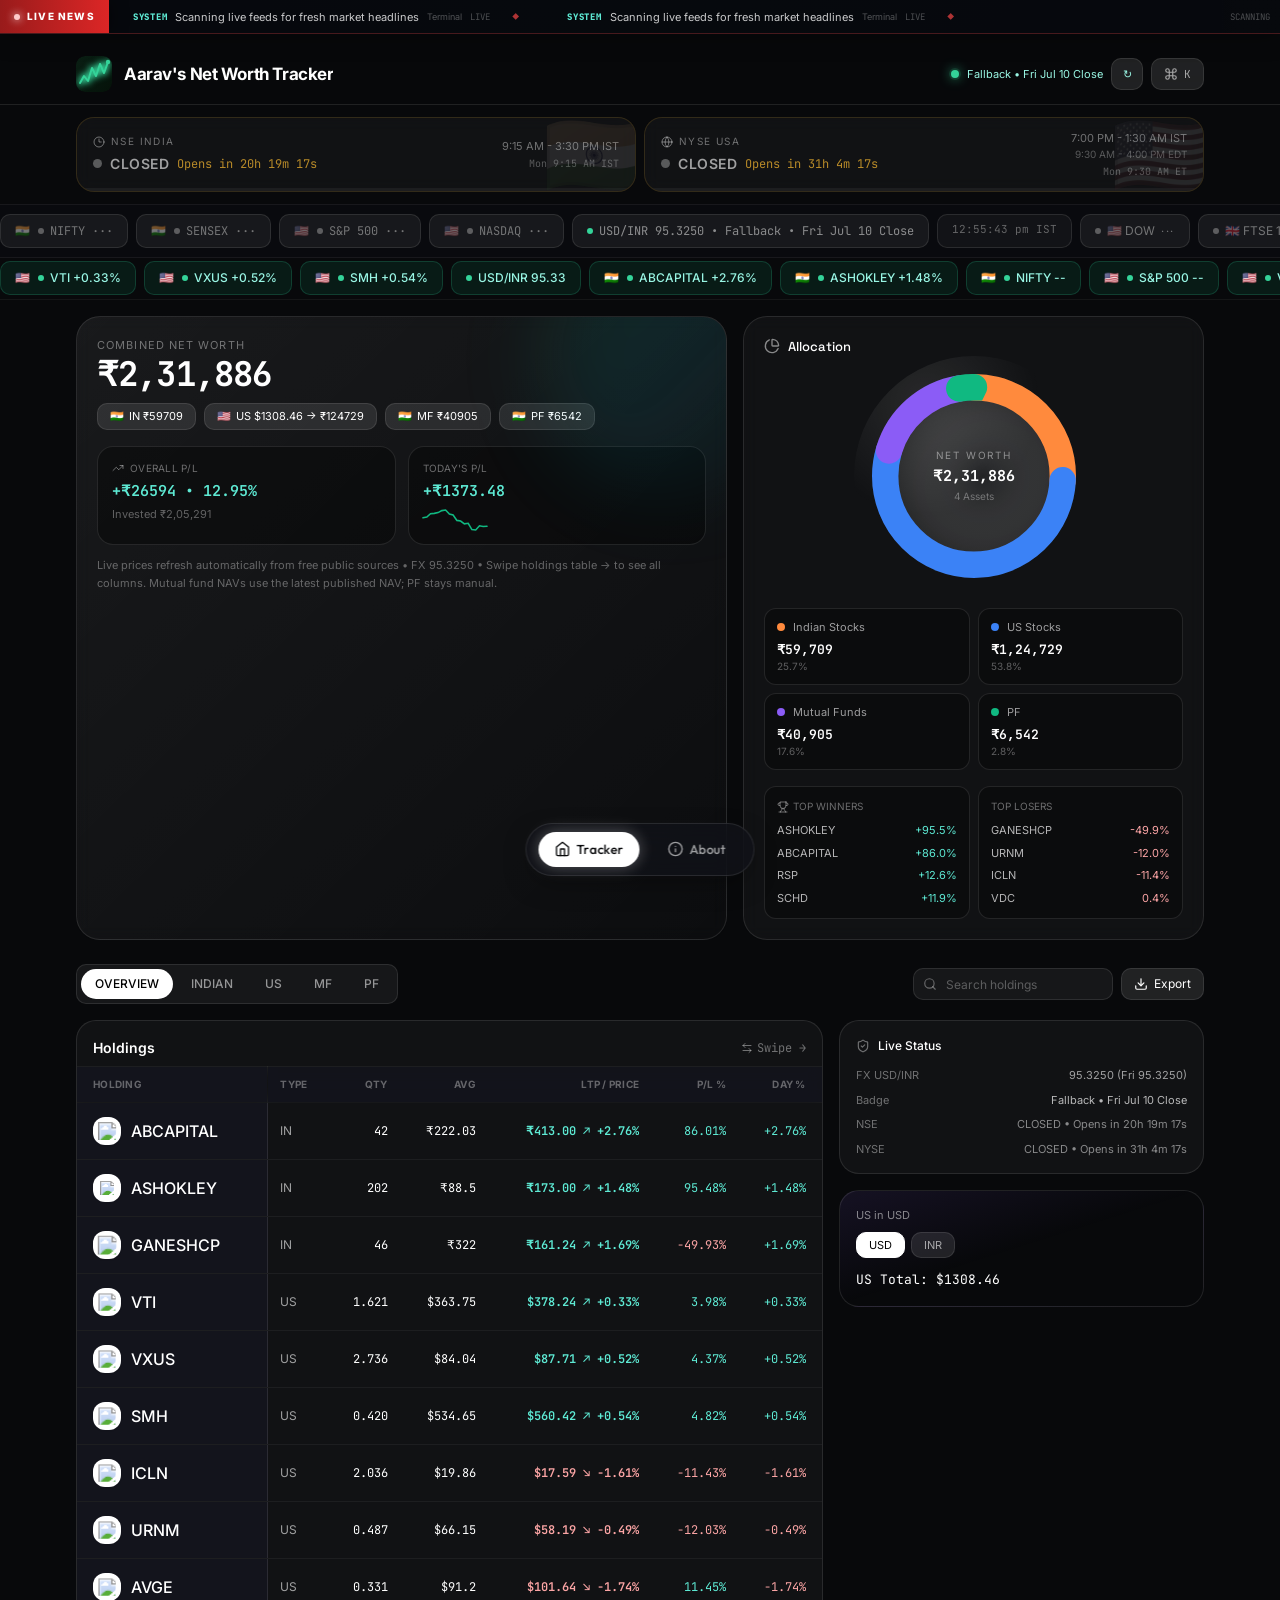
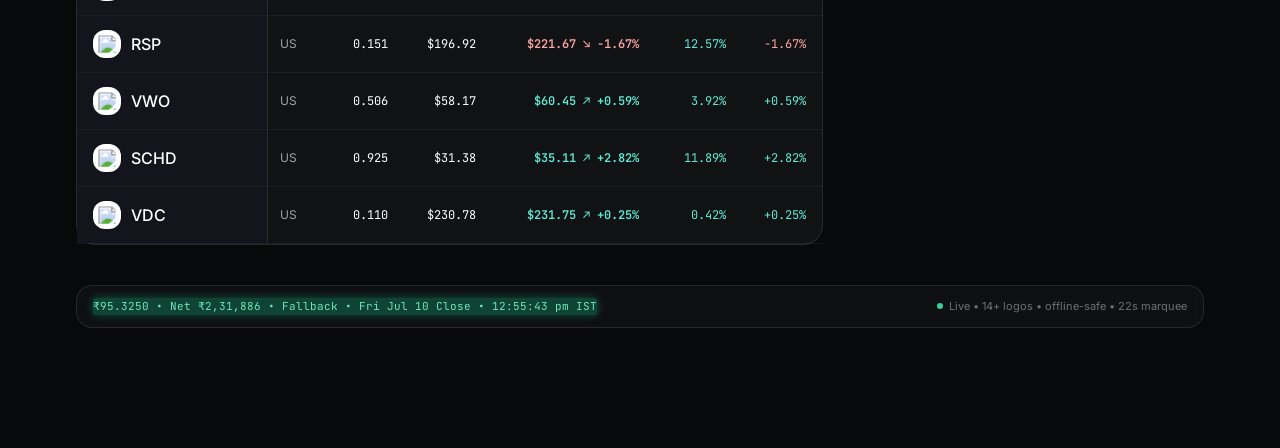
==== commit b32c1b1b: "Revert "perf: race quote proxies to speed initial live data loading" This reverts commit c84c0562a23" ====
--- a/index.html
+++ b/index.html
@@ -420,7 +420,7 @@
 `+l[u].replace(" at new "," at ");return e.displayName&&a.includes("<anonymous>")&&(a=a.replace("<anonymous>",e.displayName)),a}while(1<=u&&0<=i);break}}}finally{Qo=!1,Error.prepareStackTrace=n}return(e=e?e.displayName||e.name:"")?Kn(e):""}function Hp(e){switch(e.tag){case 5:return Kn(e.type);case 16:return Kn("Lazy");case 13:return Kn("Suspense");case 19:return Kn("SuspenseList");case 0:case 2:case 15:return e=Wo(e.type,!1),e;case 11:return e=Wo(e.type.render,!1),e;case 1:return e=Wo(e.type,!0),e;default:return""}}function du(e){if(e==null)return null;if(typeof e==="function")return e.displayName||e.name||null;if(typeof e==="string")return e;switch(e){case ln:return"Fragment";case rn:return"Portal";case fu:return"Profiler";case oi:return"StrictMode";case cu:return"Suspense";case su:return"SuspenseList"}if(typeof e==="object")switch(e.$$typeof){case Nf:return(e.displayName||"Context")+".Consumer";case Pf:return(e._context.displayName||"Context")+".Provider";case ui:var t=e.render;return e=e.displayName,e||(e=t.displayName||t.name||"",e=e!==""?"ForwardRef("+e+")":"ForwardRef"),e;case ii:return t=e.displayName||null,t!==null?t:du(e.type)||"Memo";case pt:t=e._payload,e=e._init;try{return du(e(t))}catch(n){}}return null}function Qp(e){var t=e.type;switch(e.tag){case 24:return"Cache";case 9:return(t.displayName||"Context")+".Consumer";case 10:return(t._context.displayName||"Context")+".Provider";case 18:return"DehydratedFragment";case 11:return e=t.render,e=e.displayName||e.name||"",t.displayName||(e!==""?"ForwardRef("+e+")":"ForwardRef");case 7:return"Fragment";case 5:return t;case 4:return"Portal";case 3:return"Root";case 6:return"Text";case 16:return du(t);case 8:return t===oi?"StrictMode":"Mode";case 22:return"Offscreen";case 12:return"Profiler";case 21:return"Scope";case 13:return"Suspense";case 19:return"SuspenseList";case 25:return"TracingMarker";case 1:case 0:case 17:case 2:case 14:case 15:if(typeof t==="function")return t.displayName||t.name||null;if(typeof t==="string")return t}return null}function Nt(e){switch(typeof e){case"boolean":case"number":case"string":case"undefined":return e;case"object":return e;default:return""}}function Tf(e){var t=e.type;return(e=e.nodeName)&&e.toLowerCase()==="input"&&(t==="checkbox"||t==="radio")}function Wp(e){var t=Tf(e)?"checked":"value",n=Object.getOwnPropertyDescriptor(e.constructor.prototype,t),r=""+e[t];if(!e.hasOwnProperty(t)&&typeof n<"u"&&typeof n.get==="function"&&typeof n.set==="function"){var{get:l,set:o}=n;return Object.defineProperty(e,t,{configurable:!0,get:function(){return l.call(this)},set:function(u){r=""+u,o.call(this,u)}}),Object.defineProperty(e,t,{enumerable:n.enumerable}),{getValue:function(){return r},setValue:function(u){r=""+u},stopTracking:function(){e._valueTracker=null,delete e[t]}}}}function ul(e){e._valueTracker||(e._valueTracker=Wp(e))}function Ff(e){if(!e)return!1;var t=e._valueTracker;if(!t)return!0;var n=t.getValue(),r="";return e&&(r=Tf(e)?e.checked?"true":"false":e.value),e=r,e!==n?(t.setValue(e),!0):!1}function Ol(e){if(e=e||(typeof document<"u"?document:void 0),typeof e>"u")return null;try{return e.activeElement||e.body}catch(t){return e.body}}function pu(e,t){var n=t.checked;return X({},t,{defaultChecked:void 0,defaultValue:void 0,value:void 0,checked:n!=null?n:e._wrapperState.initialChecked})}function Ea(e,t){var n=t.defaultValue==null?"":t.defaultValue,r=t.checked!=null?t.checked:t.defaultChecked;n=Nt(t.value!=null?t.value:n),e._wrapperState={initialChecked:r,initialValue:n,controlled:t.type==="checkbox"||t.type==="radio"?t.checked!=null:t.value!=null}}function Of(e,t){t=t.checked,t!=null&&li(e,"checked",t,!1)}function hu(e,t){Of(e,t);var n=Nt(t.value),r=t.type;if(n!=null)if(r==="number"){if(n===0&&e.value===""||e.value!=n)e.value=""+n}else e.value!==""+n&&(e.value=""+n);else if(r==="submit"||r==="reset"){e.removeAttribute("value");return}t.hasOwnProperty("value")?vu(e,t.type,n):t.hasOwnProperty("defaultValue")&&vu(e,t.type,Nt(t.defaultValue)),t.checked==null&&t.defaultChecked!=null&&(e.defaultChecked=!!t.defaultChecked)}function Ca(e,t,n){if(t.hasOwnProperty("value")||t.hasOwnProperty("defaultValue")){var r=t.type;if(!(r!=="submit"&&r!=="reset"||t.value!==void 0&&t.value!==null))return;t=""+e._wrapperState.initialValue,n||t===e.value||(e.value=t),e.defaultValue=t}n=e.name,n!==""&&(e.name=""),e.defaultChecked=!!e._wrapperState.initialChecked,n!==""&&(e.name=n)}function vu(e,t,n){if(t!=="number"||Ol(e.ownerDocument)!==e)n==null?e.defaultValue=""+e._wrapperState.initialValue:e.defaultValue!==""+n&&(e.defaultValue=""+n)}function yn(e,t,n,r){if(e=e.options,t){t={};for(var l=0;l<n.length;l++)t["$"+n[l]]=!0;for(n=0;n<e.length;n++)l=t.hasOwnProperty("$"+e[n].value),e[n].selected!==l&&(e[n].selected=l),l&&r&&(e[n].defaultSelected=!0)}else{n=""+Nt(n),t=null;for(l=0;l<e.length;l++){if(e[l].value===n){e[l].selected=!0,r&&(e[l].defaultSelected=!0);return}t!==null||e[l].disabled||(t=e[l])}t!==null&&(t.selected=!0)}}function yu(e,t){if(t.dangerouslySetInnerHTML!=null)throw Error(S(91));return X({},t,{value:void 0,defaultValue:void 0,children:""+e._wrapperState.initialValue})}function _a(e,t){var n=t.value;if(n==null){if(n=t.children,t=t.defaultValue,n!=null){if(t!=null)throw Error(S(92));if(Xn(n)){if(1<n.length)throw Error(S(93));n=n[0]}t=n}t==null&&(t=""),n=t}e._wrapperState={initialValue:Nt(n)}}function Mf(e,t){var n=Nt(t.value),r=Nt(t.defaultValue);n!=null&&(n=""+n,n!==e.value&&(e.value=n),t.defaultValue==null&&e.defaultValue!==n&&(e.defaultValue=n)),r!=null&&(e.defaultValue=""+r)}function za(e){var t=e.textContent;t===e._wrapperState.initialValue&&t!==""&&t!==null&&(e.value=t)}function If(e){switch(e){case"svg":return"http://www.w3.org/2000/svg";case"math":return"http://www.w3.org/1998/Math/MathML";default:return"http://www.w3.org/1999/xhtml"}}function mu(e,t){return e==null||e==="http://www.w3.org/1999/xhtml"?If(t):e==="http://www.w3.org/2000/svg"&&t==="foreignObject"?"http://www.w3.org/1999/xhtml":e}function cr(e,t){if(t){var n=e.firstChild;if(n&&n===e.lastChild&&n.nodeType===3){n.nodeValue=t;return}}e.textContent=t}function Lf(e,t,n){return t==null||typeof t==="boolean"||t===""?"":n||typeof t!=="number"||t===0||er.hasOwnProperty(e)&&er[e]?(""+t).trim():t+"px"}function Af(e,t){e=e.style;for(var n in t)if(t.hasOwnProperty(n)){var r=n.indexOf("--")===0,l=Lf(n,t[n],r);n==="float"&&(n="cssFloat"),r?e.setProperty(n,l):e[n]=l}}function gu(e,t){if(t){if(Yp[e]&&(t.children!=null||t.dangerouslySetInnerHTML!=null))throw Error(S(137,e));if(t.dangerouslySetInnerHTML!=null){if(t.children!=null)throw Error(S(60));if(typeof t.dangerouslySetInnerHTML!=="object"||!("__html"in t.dangerouslySetInnerHTML))throw Error(S(61))}if(t.style!=null&&typeof t.style!=="object")throw Error(S(62))}}function wu(e,t){if(e.indexOf("-")===-1)return typeof t.is==="string";switch(e){case"annotation-xml":case"color-profile":case"font-face":case"font-face-src":case"font-face-uri":case"font-face-format":case"font-face-name":case"missing-glyph":return!1;default:return!0}}function ai(e){return e=e.target||e.srcElement||window,e.correspondingUseElement&&(e=e.correspondingUseElement),e.nodeType===3?e.parentNode:e}function Pa(e){if(e=Rr(e)){if(typeof ku!=="function")throw Error(S(280));var t=e.stateNode;t&&(t=oo(t),ku(e.stateNode,e.type,t))}}function Vf(e){mn?gn?gn.push(e):gn=[e]:mn=e}function $f(){if(mn){var e=mn,t=gn;if(gn=mn=null,Pa(e),t)for(e=0;e<t.length;e++)Pa(t[e])}}function Df(e,t){return e(t)}function Uf(){}function Hf(e,t,n){if(xo)return e(t,n);xo=!0;try{return Df(e,t,n)}finally{if(xo=!1,mn!==null||gn!==null)Uf(),$f()}}function sr(e,t){var n=e.stateNode;if(n===null)return null;var r=oo(n);if(r===null)return null;n=r[t];e:switch(t){case"onClick":case"onClickCapture":case"onDoubleClick":case"onDoubleClickCapture":case"onMouseDown":case"onMouseDownCapture":case"onMouseMove":case"onMouseMoveCapture":case"onMouseUp":case"onMouseUpCapture":case"onMouseEnter":(r=!r.disabled)||(e=e.type,r=!(e==="button"||e==="input"||e==="select"||e==="textarea")),e=!r;break e;default:e=!1}if(e)return null;if(n&&typeof n!=="function")throw Error(S(231,t,typeof n));return n}function Kp(e,t,n,r,l,o,u,i,a){var s=Array.prototype.slice.call(arguments,3);try{t.apply(n,s)}catch(m){this.onError(m)}}function Gp(e,t,n,r,l,o,u,i,a){tr=!1,Ml=null,Kp.apply(Xp,arguments)}function Zp(e,t,n,r,l,o,u,i,a){if(Gp.apply(this,arguments),tr){if(tr){var s=Ml;tr=!1,Ml=null}else throw Error(S(198));Il||(Il=!0,Cu=s)}}function Jt(e){var t=e,n=e;if(e.alternate)for(;t.return;)t=t.return;else{e=t;do t=e,(t.flags&4098)!==0&&(n=t.return),e=t.return;while(e)}return t.tag===3?n:null}function Qf(e){if(e.tag===13){var t=e.memoizedState;if(t===null&&(e=e.alternate,e!==null&&(t=e.memoizedState)),t!==null)return t.dehydrated}return null}function Na(e){if(Jt(e)!==e)throw Error(S(188))}function Jp(e){var t=e.alternate;if(!t){if(t=Jt(e),t===null)throw Error(S(188));return t!==e?null:e}for(var n=e,r=t;;){var l=n.return;if(l===null)break;var o=l.alternate;if(o===null){if(r=l.return,r!==null){n=r;continue}break}if(l.child===o.child){for(o=l.child;o;){if(o===n)return Na(l),e;if(o===r)return Na(l),t;o=o.sibling}throw Error(S(188))}if(n.return!==r.return)n=l,r=o;else{for(var u=!1,i=l.child;i;){if(i===n){u=!0,n=l,r=o;break}if(i===r){u=!0,r=l,n=o;break}i=i.sibling}if(!u){for(i=o.child;i;){if(i===n){u=!0,n=o,r=l;break}if(i===r){u=!0,r=o,n=l;break}i=i.sibling}if(!u)throw Error(S(189))}}if(n.alternate!==r)throw Error(S(190))}if(n.tag!==3)throw Error(S(188));return n.stateNode.current===n?e:t}function Wf(e){return e=Jp(e),e!==null?xf(e):null}function xf(e){if(e.tag===5||e.tag===6)return e;for(e=e.child;e!==null;){var t=xf(e);if(t!==null)return t;e=e.sibling}return null}function t0(e){if(Ge&&typeof Ge.onCommitFiberRoot==="function")try{Ge.onCommitFiberRoot(to,e,void 0,(e.current.flags&128)===128)}catch(t){}}function l0(e){return e>>>=0,e===0?32:31-(n0(e)/r0|0)|0}function Gn(e){switch(e&-e){case 1:return 1;case 2:return 2;case 4:return 4;case 8:return 8;case 16:return 16;case 32:return 32;case 64:case 128:case 256:case 512:case 1024:case 2048:case 4096:case 8192:case 16384:case 32768:case 65536:case 131072:case 262144:case 524288:case 1048576:case 2097152:return e&4194240;case 4194304:case 8388608:case 16777216:case 33554432:case 67108864:return e&130023424;case 134217728:return 134217728;case 268435456:return 268435456;case 536870912:return 536870912;case 1073741824:return 1073741824;default:return e}}function Ll(e,t){var n=e.pendingLanes;if(n===0)return 0;var r=0,l=e.suspendedLanes,o=e.pingedLanes,u=n&268435455;if(u!==0){var i=u&~l;i!==0?r=Gn(i):(o&=u,o!==0&&(r=Gn(o)))}else u=n&~l,u!==0?r=Gn(u):o!==0&&(r=Gn(o));if(r===0)return 0;if(t!==0&&t!==r&&(t&l)===0&&(l=r&-r,o=t&-t,l>=o||l===16&&(o&4194240)!==0))return t;if((r&4)!==0&&(r|=n&16),t=e.entangledLanes,t!==0)for(e=e.entanglements,t&=r;0<t;)n=31-$e(t),l=1<<n,r|=e[n],t&=~l;return r}function o0(e,t){switch(e){case 1:case 2:case 4:return t+250;case 8:case 16:case 32:case 64:case 128:case 256:case 512:case 1024:case 2048:case 4096:case 8192:case 16384:case 32768:case 65536:case 131072:case 262144:case 524288:case 1048576:case 2097152:return t+5000;case 4194304:case 8388608:case 16777216:case 33554432:case 67108864:return-1;case 134217728:case 268435456:case 536870912:case 1073741824:return-1;default:return-1}}function u0(e,t){for(var{suspendedLanes:n,pingedLanes:r,expirationTimes:l,pendingLanes:o}=e;0<o;){var u=31-$e(o),i=1<<u,a=l[u];if(a===-1){if((i&n)===0||(i&r)!==0)l[u]=o0(i,t)}else a<=t&&(e.expiredLanes|=i);o&=~i}}function _u(e){return e=e.pendingLanes&-1073741825,e!==0?e:e&1073741824?1073741824:0}function Gf(){var e=al;return al<<=1,(al&4194240)===0&&(al=64),e}function Yo(e){for(var t=[],n=0;31>n;n++)t.push(e);return t}function Pr(e,t,n){e.pendingLanes|=t,t!==536870912&&(e.suspendedLanes=0,e.pingedLanes=0),e=e.eventTimes,t=31-$e(t),e[t]=n}function i0(e,t){var n=e.pendingLanes&~t;e.pendingLanes=t,e.suspendedLanes=0,e.pingedLanes=0,e.expiredLanes&=t,e.mutableReadLanes&=t,e.entangledLanes&=t,t=e.entanglements;var r=e.eventTimes;for(e=e.expirationTimes;0<n;){var l=31-$e(n),o=1<<l;t[l]=0,r[l]=-1,e[l]=-1,n&=~o}}function ci(e,t){var n=e.entangledLanes|=t;for(e=e.entanglements;n;){var r=31-$e(n),l=1<<r;l&t|e[r]&t&&(e[r]|=t),n&=~l}}function Zf(e){return e&=-e,1<e?4<e?(e&268435455)!==0?16:536870912:4:1}function Ta(e,t){switch(e){case"focusin":case"focusout":wt=null;break;case"dragenter":case"dragleave":St=null;break;case"mouseover":case"mouseout":kt=null;break;case"pointerover":case"pointerout":dr.delete(t.pointerId);break;case"gotpointercapture":case"lostpointercapture":pr.delete(t.pointerId)}}function Un(e,t,n,r,l,o){if(e===null||e.nativeEvent!==o)return e={blockedOn:t,domEventName:n,eventSystemFlags:r,nativeEvent:o,targetContainers:[l]},t!==null&&(t=Rr(t),t!==null&&si(t)),e;return e.eventSystemFlags|=r,t=e.targetContainers,l!==null&&t.indexOf(l)===-1&&t.push(l),e}function f0(e,t,n,r,l){switch(t){case"focusin":return wt=Un(wt,e,t,n,r,l),!0;case"dragenter":return St=Un(St,e,t,n,r,l),!0;case"mouseover":return kt=Un(kt,e,t,n,r,l),!0;case"pointerover":var o=l.pointerId;return dr.set(o,Un(dr.get(o)||null,e,t,n,r,l)),!0;case"gotpointercapture":return o=l.pointerId,pr.set(o,Un(pr.get(o)||null,e,t,n,r,l)),!0}return!1}function ec(e){var t=Dt(e.target);if(t!==null){var n=Jt(t);if(n!==null){if(t=n.tag,t===13){if(t=Qf(n),t!==null){e.blockedOn=t,bf(e.priority,function(){qf(n)});return}}else if(t===3&&n.stateNode.current.memoizedState.isDehydrated){e.blockedOn=n.tag===3?n.stateNode.containerInfo:null;return}}}e.blockedOn=null}function Sl(e){if(e.blockedOn!==null)return!1;for(var t=e.targetContainers;0<t.length;){var n=Pu(e.domEventName,e.eventSystemFlags,t[0],e.nativeEvent);if(n===null){n=e.nativeEvent;var r=new n.constructor(n.type,n);Su=r,n.target.dispatchEvent(r),Su=null}else return t=Rr(n),t!==null&&si(t),e.blockedOn=n,!1;t.shift()}return!0}function Fa(e,t,n){Sl(e)&&n.delete(t)}function c0(){zu=!1,wt!==null&&Sl(wt)&&(wt=null),St!==null&&Sl(St)&&(St=null),kt!==null&&Sl(kt)&&(kt=null),dr.forEach(Fa),pr.forEach(Fa)}function Hn(e,t){e.blockedOn===t&&(e.blockedOn=null,zu||(zu=!0,x.unstable_scheduleCallback(x.unstable_NormalPriority,c0)))}function hr(e){function t(l){return Hn(l,e)}if(0<cl.length){Hn(cl[0],e);for(var n=1;n<cl.length;n++){var r=cl[n];r.blockedOn===e&&(r.blockedOn=null)}}wt!==null&&Hn(wt,e),St!==null&&Hn(St,e),kt!==null&&Hn(kt,e),dr.forEach(t),pr.forEach(t);for(n=0;n<vt.length;n++)r=vt[n],r.blockedOn===e&&(r.blockedOn=null);for(;0<vt.length&&(n=vt[0],n.blockedOn===null);)ec(n),n.blockedOn===null&&vt.shift()}function s0(e,t,n,r){var l=A,o=wn.transition;wn.transition=null;try{A=1,di(e,t,n,r)}finally{A=l,wn.transition=o}}function d0(e,t,n,r){var l=A,o=wn.transition;wn.transition=null;try{A=4,di(e,t,n,r)}finally{A=l,wn.transition=o}}function di(e,t,n,r){if(Al){var l=Pu(e,t,n,r);if(l===null)qo(e,t,r,Vl,n),Ta(e,r);else if(f0(l,e,t,n,r))r.stopPropagation();else if(Ta(e,r),t&4&&-1<a0.indexOf(e)){for(;l!==null;){var o=Rr(l);if(o!==null&&Jf(o),o=Pu(e,t,n,r),o===null&&qo(e,t,r,Vl,n),o===l)break;l=o}l!==null&&r.stopPropagation()}else qo(e,t,r,null,n)}}function Pu(e,t,n,r){if(Vl=null,e=ai(r),e=Dt(e),e!==null)if(t=Jt(e),t===null)e=null;else if(n=t.tag,n===13){if(e=Qf(t),e!==null)return e;e=null}else if(n===3){if(t.stateNode.current.memoizedState.isDehydrated)return t.tag===3?t.stateNode.containerInfo:null;e=null}else t!==e&&(e=null);return Vl=e,null}function tc(e){switch(e){case"cancel":case"click":case"close":case"contextmenu":case"copy":case"cut":case"auxclick":case"dblclick":case"dragend":case"dragstart":case"drop":case"focusin":case"focusout":case"input":case"invalid":case"keydown":case"keypress":case"keyup":case"mousedown":case"mouseup":case"paste":case"pause":case"play":case"pointercancel":case"pointerdown":case"pointerup":case"ratechange":case"reset":case"resize":case"seeked":case"submit":case"touchcancel":case"touchend":case"touchstart":case"volumechange":case"change":case"selectionchange":case"textInput":case"compositionstart":case"compositionend":case"compositionupdate":case"beforeblur":case"afterblur":case"beforeinput":case"blur":case"fullscreenchange":case"focus":case"hashchange":case"popstate":case"select":case"selectstart":return 1;case"drag":case"dragenter":case"dragexit":case"dragleave":case"dragover":case"mousemove":case"mouseout":case"mouseover":case"pointermove":case"pointerout":case"pointerover":case"scroll":case"toggle":case"touchmove":case"wheel":case"mouseenter":case"mouseleave":case"pointerenter":case"pointerleave":return 4;case"message":switch(bp()){case fi:return 1;case Kf:return 4;case Bl:case e0:return 16;case Xf:return 536870912;default:return 16}default:return 16}}function nc(){if(kl)return kl;var e,t=pi,n=t.length,r,l="value"in mt?mt.value:mt.textContent,o=l.length;for(e=0;e<n&&t[e]===l[e];e++);var u=n-e;for(r=1;r<=u&&t[n-r]===l[o-r];r++);return kl=l.slice(e,1<r?1-r:void 0)}function El(e){var t=e.keyCode;return"charCode"in e?(e=e.charCode,e===0&&t===13&&(e=13)):e=t,e===10&&(e=13),32<=e||e===13?e:0}function sl(){return!0}function Oa(){return!1}function Ce(e){function t(n,r,l,o,u){this._reactName=n,this._targetInst=l,this.type=r,this.nativeEvent=o,this.target=u,this.currentTarget=null;for(var i in e)e.hasOwnProperty(i)&&(n=e[i],this[i]=n?n(o):o[i]);return this.isDefaultPrevented=(o.defaultPrevented!=null?o.defaultPrevented:o.returnValue===!1)?sl:Oa,this.isPropagationStopped=Oa,this}return X(t.prototype,{preventDefault:function(){this.defaultPrevented=!0;var n=this.nativeEvent;n&&(n.preventDefault?n.preventDefault():typeof n.returnValue!=="unknown"&&(n.returnValue=!1),this.isDefaultPrevented=sl)},stopPropagation:function(){var n=this.nativeEvent;n&&(n.stopPropagation?n.stopPropagation():typeof n.cancelBubble!=="unknown"&&(n.cancelBubble=!0),this.isPropagationStopped=sl)},persist:function(){},isPersistent:sl}),t}function z0(e){var t=this.nativeEvent;return t.getModifierState?t.getModifierState(e):(e=_0[e])?!!t[e]:!1}function vi(){return z0}function lc(e,t){switch(e){case"keyup":return L0.indexOf(t.keyCode)!==-1;case"keydown":return t.keyCode!==229;case"keypress":case"mousedown":case"focusout":return!0;default:return!1}}function oc(e){return e=e.detail,typeof e==="object"&&"data"in e?e.data:null}function V0(e,t){switch(e){case"compositionend":return oc(t);case"keypress":if(t.which!==32)return null;return Aa=!0,La;case"textInput":return e=t.data,e===La&&Aa?null:e;default:return null}}function $0(e,t){if(on)return e==="compositionend"||!yi&&lc(e,t)?(e=nc(),kl=pi=mt=null,on=!1,e):null;switch(e){case"paste":return null;case"keypress":if(!(t.ctrlKey||t.altKey||t.metaKey)||t.ctrlKey&&t.altKey){if(t.char&&1<t.char.length)return t.char;if(t.which)return String.fromCharCode(t.which)}return null;case"compositionend":return rc&&t.locale!=="ko"?null:t.data;default:return null}}function Va(e){var t=e&&e.nodeName&&e.nodeName.toLowerCase();return t==="input"?!!D0[e.type]:t==="textarea"?!0:!1}function uc(e,t,n,r){Vf(r),t=$l(t,"onChange"),0<t.length&&(n=new hi("onChange","change",null,n,r),e.push({event:n,listeners:t}))}function U0(e){mc(e,0)}function ro(e){var t=fn(e);if(Ff(t))return e}function H0(e,t){if(e==="change")return t}function $a(){rr&&(rr.detachEvent("onpropertychange",ac),vr=rr=null)}function ac(e){if(e.propertyName==="value"&&ro(vr)){var t=[];uc(t,vr,e,ai(e)),Hf(U0,t)}}function Q0(e,t,n){e==="focusin"?($a(),rr=t,vr=n,rr.attachEvent("onpropertychange",ac)):e==="focusout"&&$a()}function W0(e){if(e==="selectionchange"||e==="keyup"||e==="keydown")return ro(vr)}function x0(e,t){if(e==="click")return ro(t)}function Y0(e,t){if(e==="input"||e==="change")return ro(t)}function K0(e,t){return e===t&&(e!==0||1/e===1/t)||e!==e&&t!==t}function yr(e,t){if(Ue(e,t))return!0;if(typeof e!=="object"||e===null||typeof t!=="object"||t===null)return!1;var n=Object.keys(e),r=Object.keys(t);if(n.length!==r.length)return!1;for(r=0;r<n.length;r++){var l=n[r];if(!au.call(t,l)||!Ue(e[l],t[l]))return!1}return!0}function Da(e){for(;e&&e.firstChild;)e=e.firstChild;return e}function Ua(e,t){var n=Da(e);e=0;for(var r;n;){if(n.nodeType===3){if(r=e+n.textContent.length,e<=t&&r>=t)return{node:n,offset:t-e};e=r}e:{for(;n;){if(n.nextSibling){n=n.nextSibling;break e}n=n.parentNode}n=void 0}n=Da(n)}}function fc(e,t){return e&&t?e===t?!0:e&&e.nodeType===3?!1:t&&t.nodeType===3?fc(e,t.parentNode):("contains"in e)?e.contains(t):e.compareDocumentPosition?!!(e.compareDocumentPosition(t)&16):!1:!1}function cc(){for(var e=window,t=Ol();t instanceof e.HTMLIFrameElement;){try{var n=typeof t.contentWindow.location.href==="string"}catch(r){n=!1}if(n)e=t.contentWindow;else break;t=Ol(e.document)}return t}function mi(e){var t=e&&e.nodeName&&e.nodeName.toLowerCase();return t&&(t==="input"&&(e.type==="text"||e.type==="search"||e.type==="tel"||e.type==="url"||e.type==="password")||t==="textarea"||e.contentEditable==="true")}function X0(e){var t=cc(),n=e.focusedElem,r=e.selectionRange;if(t!==n&&n&&n.ownerDocument&&fc(n.ownerDocument.documentElement,n)){if(r!==null&&mi(n)){if(t=r.start,e=r.end,e===void 0&&(e=t),"selectionStart"in n)n.selectionStart=t,n.selectionEnd=Math.min(e,n.value.length);else if(e=(t=n.ownerDocument||document)&&t.defaultView||window,e.getSelection){e=e.getSelection();var l=n.textContent.length,o=Math.min(r.start,l);r=r.end===void 0?o:Math.min(r.end,l),!e.extend&&o>r&&(l=r,r=o,o=l),l=Ua(n,o);var u=Ua(n,r);l&&u&&(e.rangeCount!==1||e.anchorNode!==l.node||e.anchorOffset!==l.offset||e.focusNode!==u.node||e.focusOffset!==u.offset)&&(t=t.createRange(),t.setStart(l.node,l.offset),e.removeAllRanges(),o>r?(e.addRange(t),e.extend(u.node,u.offset)):(t.setEnd(u.node,u.offset),e.addRange(t)))}}t=[];for(e=n;e=e.parentNode;)e.nodeType===1&&t.push({element:e,left:e.scrollLeft,top:e.scrollTop});typeof n.focus==="function"&&n.focus();for(n=0;n<t.length;n++)e=t[n],e.element.scrollLeft=e.left,e.element.scrollTop=e.top}}function Ha(e,t,n){var r=n.window===n?n.document:n.nodeType===9?n:n.ownerDocument;Ru||un==null||un!==Ol(r)||(r=un,("selectionStart"in r)&&mi(r)?r={start:r.selectionStart,end:r.selectionEnd}:(r=(r.ownerDocument&&r.ownerDocument.defaultView||window).getSelection(),r={anchorNode:r.anchorNode,anchorOffset:r.anchorOffset,focusNode:r.focusNode,focusOffset:r.focusOffset}),lr&&yr(lr,r)||(lr=r,r=$l(Nu,"onSelect"),0<r.length&&(t=new hi("onSelect","select",null,t,n),e.push({event:t,listeners:r}),t.target=un)))}function dl(e,t){var n={};return n[e.toLowerCase()]=t.toLowerCase(),n["Webkit"+e]="webkit"+t,n["Moz"+e]="moz"+t,n}function lo(e){if(Zo[e])return Zo[e];if(!an[e])return e;var t=an[e],n;for(n in t)if(t.hasOwnProperty(n)&&n in sc)return Zo[e]=t[n];return e}function Tt(e,t){yc.set(e,t),Zt(t,[e])}function Wa(e,t,n){var r=e.type||"unknown-event";e.currentTarget=n,Zp(r,t,void 0,e),e.currentTarget=null}function mc(e,t){t=(t&4)!==0;for(var n=0;n<e.length;n++){var r=e[n],l=r.event;r=r.listeners;e:{var o=void 0;if(t)for(var u=r.length-1;0<=u;u--){var i=r[u],a=i.instance,s=i.currentTarget;if(i=i.listener,a!==o&&l.isPropagationStopped())break e;Wa(l,i,s),o=a}else for(u=0;u<r.length;u++){if(i=r[u],a=i.instance,s=i.currentTarget,i=i.listener,a!==o&&l.isPropagationStopped())break e;Wa(l,i,s),o=a}}}if(Il)throw e=Cu,Il=!1,Cu=null,e}function H(e,t){var n=t[Lu];n===void 0&&(n=t[Lu]=new Set);var r=e+"__bubble";n.has(r)||(gc(t,e,2,!1),n.add(r))}function Jo(e,t,n){var r=0;t&&(r|=4),gc(n,e,r,t)}function mr(e){if(!e[pl]){e[pl]=!0,zf.forEach(function(n){n!=="selectionchange"&&(Z0.has(n)||Jo(n,!1,e),Jo(n,!0,e))});var t=e.nodeType===9?e:e.ownerDocument;t===null||t[pl]||(t[pl]=!0,Jo("selectionchange",!1,t))}}function gc(e,t,n,r){switch(tc(t)){case 1:var l=s0;break;case 4:l=d0;break;default:l=di}n=l.bind(null,t,n,e),l=void 0,!Eu||t!=="touchstart"&&t!=="touchmove"&&t!=="wheel"||(l=!0),r?l!==void 0?e.addEventListener(t,n,{capture:!0,passive:l}):e.addEventListener(t,n,!0):l!==void 0?e.addEventListener(t,n,{passive:l}):e.addEventListener(t,n,!1)}function qo(e,t,n,r,l){var o=r;if((t&1)===0&&(t&2)===0&&r!==null)e:for(;;){if(r===null)return;var u=r.tag;if(u===3||u===4){var i=r.stateNode.containerInfo;if(i===l||i.nodeType===8&&i.parentNode===l)break;if(u===4)for(u=r.return;u!==null;){var a=u.tag;if(a===3||a===4){if(a=u.stateNode.containerInfo,a===l||a.nodeType===8&&a.parentNode===l)return}u=u.return}for(;i!==null;){if(u=Dt(i),u===null)return;if(a=u.tag,a===5||a===6){r=o=u;continue e}i=i.parentNode}}r=r.return}Hf(function(){var s=o,m=ai(n),g=[];e:{var y=yc.get(e);if(y!==void 0){var k=hi,C=e;switch(e){case"keypress":if(El(n)===0)break e;case"keydown":case"keyup":k=N0;break;case"focusin":C="focus",k=Go;break;case"focusout":C="blur",k=Go;break;case"beforeblur":case"afterblur":k=Go;break;case"click":if(n.button===2)break e;case"auxclick":case"dblclick":case"mousedown":case"mousemove":case"mouseup":case"mouseout":case"mouseover":case"contextmenu":k=Ma;break;case"drag":case"dragend":case"dragenter":case"dragexit":case"dragleave":case"dragover":case"dragstart":case"drop":k=v0;break;case"touchcancel":case"touchend":case"touchmove":case"touchstart":k=F0;break;case dc:case pc:case hc:k=g0;break;case vc:k=M0;break;case"scroll":k=p0;break;case"wheel":k=B0;break;case"copy":case"cut":case"paste":k=S0;break;case"gotpointercapture":case"lostpointercapture":case"pointercancel":case"pointerdown":case"pointermove":case"pointerout":case"pointerover":case"pointerup":k=Ba}var _=(t&4)!==0,$=!_&&e==="scroll",h=_?y!==null?y+"Capture":null:y;_=[];for(var c=s,v;c!==null;){v=c;var w=v.stateNode;if(v.tag===5&&w!==null&&(v=w,h!==null&&(w=sr(c,h),w!=null&&_.push(gr(c,w,v)))),$)break;c=c.return}0<_.length&&(y=new k(y,C,null,n,m),g.push({event:y,listeners:_}))}}if((t&7)===0){e:{if(y=e==="mouseover"||e==="pointerover",k=e==="mouseout"||e==="pointerout",y&&n!==Su&&(C=n.relatedTarget||n.fromElement)&&(Dt(C)||C[lt]))break e;if(k||y){if(y=m.window===m?m:(y=m.ownerDocument)?y.defaultView||y.parentWindow:window,k){if(C=n.relatedTarget||n.toElement,k=s,C=C?Dt(C):null,C!==null&&($=Jt(C),C!==$||C.tag!==5&&C.tag!==6))C=null}else k=null,C=s;if(k!==C){if(_=Ma,w="onMouseLeave",h="onMouseEnter",c="mouse",e==="pointerout"||e==="pointerover")_=Ba,w="onPointerLeave",h="onPointerEnter",c="pointer";if($=k==null?y:fn(k),v=C==null?y:fn(C),y=new _(w,c+"leave",k,n,m),y.target=$,y.relatedTarget=v,w=null,Dt(m)===s&&(_=new _(h,c+"enter",C,n,m),_.target=v,_.relatedTarget=$,w=_),$=w,k&&C)t:{_=k,h=C,c=0;for(v=_;v;v=tn(v))c++;v=0;for(w=h;w;w=tn(w))v++;for(;0<c-v;)_=tn(_),c--;for(;0<v-c;)h=tn(h),v--;for(;c--;){if(_===h||h!==null&&_===h.alternate)break t;_=tn(_),h=tn(h)}_=null}else _=null;k!==null&&xa(g,y,k,_,!1),C!==null&&$!==null&&xa(g,$,C,_,!0)}}}e:{if(y=s?fn(s):window,k=y.nodeName&&y.nodeName.toLowerCase(),k==="select"||k==="input"&&y.type==="file")var P=H0;else if(Va(y))if(ic)P=Y0;else{P=W0;var N=Q0}else(k=y.nodeName)&&k.toLowerCase()==="input"&&(y.type==="checkbox"||y.type==="radio")&&(P=x0);if(P&&(P=P(e,s))){uc(g,P,n,m);break e}N&&N(e,y,s),e==="focusout"&&(N=y._wrapperState)&&N.controlled&&y.type==="number"&&vu(y,"number",y.value)}switch(N=s?fn(s):window,e){case"focusin":if(Va(N)||N.contentEditable==="true")un=N,Nu=s,lr=null;break;case"focusout":lr=Nu=un=null;break;case"mousedown":Ru=!0;break;case"contextmenu":case"mouseup":case"dragend":Ru=!1,Ha(g,n,m);break;case"selectionchange":if(G0)break;case"keydown":case"keyup":Ha(g,n,m)}var R;if(yi)e:{switch(e){case"compositionstart":var F="onCompositionStart";break e;case"compositionend":F="onCompositionEnd";break e;case"compositionupdate":F="onCompositionUpdate";break e}F=void 0}else on?lc(e,n)&&(F="onCompositionEnd"):e==="keydown"&&n.keyCode===229&&(F="onCompositionStart");if(F&&(rc&&n.locale!=="ko"&&(on||F!=="onCompositionStart"?F==="onCompositionEnd"&&on&&(R=nc()):(mt=m,pi=("value"in mt)?mt.value:mt.textContent,on=!0)),N=$l(s,F),0<N.length&&(F=new Ia(F,e,null,n,m),g.push({event:F,listeners:N}),R?F.data=R:(R=oc(n),R!==null&&(F.data=R)))),R=A0?V0(e,n):$0(e,n))s=$l(s,"onBeforeInput"),0<s.length&&(m=new Ia("onBeforeInput","beforeinput",null,n,m),g.push({event:m,listeners:s}),m.data=R)}mc(g,t)})}function gr(e,t,n){return{instance:e,listener:t,currentTarget:n}}function $l(e,t){for(var n=t+"Capture",r=[];e!==null;){var l=e,o=l.stateNode;l.tag===5&&o!==null&&(l=o,o=sr(e,n),o!=null&&r.unshift(gr(e,o,l)),o=sr(e,t),o!=null&&r.push(gr(e,o,l))),e=e.return}return r}function tn(e){if(e===null)return null;do e=e.return;while(e&&e.tag!==5);return e?e:null}function xa(e,t,n,r,l){for(var o=t._reactName,u=[];n!==null&&n!==r;){var i=n,a=i.alternate,s=i.stateNode;if(a!==null&&a===r)break;i.tag===5&&s!==null&&(i=s,l?(a=sr(n,o),a!=null&&u.unshift(gr(n,a,i))):l||(a=sr(n,o),a!=null&&u.push(gr(n,a,i)))),n=n.return}u.length!==0&&e.push({event:t,listeners:u})}function Ya(e){return(typeof e==="string"?e:""+e).replace(J0,`
 `).replace(q0,"")}function hl(e,t,n){if(t=Ya(t),Ya(e)!==t&&n)throw Error(S(425))}function Dl(){}function Iu(e,t){return e==="textarea"||e==="noscript"||typeof t.children==="string"||typeof t.children==="number"||typeof t.dangerouslySetInnerHTML==="object"&&t.dangerouslySetInnerHTML!==null&&t.dangerouslySetInnerHTML.__html!=null}function e1(e){setTimeout(function(){throw e})}function jo(e,t){var n=t,r=0;do{var l=n.nextSibling;if(e.removeChild(n),l&&l.nodeType===8)if(n=l.data,n==="/$"){if(r===0){e.removeChild(l),hr(t);return}r--}else n!=="$"&&n!=="$?"&&n!=="$!"||r++;n=l}while(n);hr(t)}function Et(e){for(;e!=null;e=e.nextSibling){var t=e.nodeType;if(t===1||t===3)break;if(t===8){if(t=e.data,t==="$"||t==="$!"||t==="$?")break;if(t==="/$")return null}}return e}function Xa(e){e=e.previousSibling;for(var t=0;e;){if(e.nodeType===8){var n=e.data;if(n==="$"||n==="$!"||n==="$?"){if(t===0)return e;t--}else n==="/$"&&t++}e=e.previousSibling}return null}function Dt(e){var t=e[Xe];if(t)return t;for(var n=e.parentNode;n;){if(t=n[lt]||n[Xe]){if(n=t.alternate,t.child!==null||n!==null&&n.child!==null)for(e=Xa(e);e!==null;){if(n=e[Xe])return n;e=Xa(e)}return t}e=n,n=e.parentNode}return null}function Rr(e){return e=e[Xe]||e[lt],!e||e.tag!==5&&e.tag!==6&&e.tag!==13&&e.tag!==3?null:e}function fn(e){if(e.tag===5||e.tag===6)return e.stateNode;throw Error(S(33))}function oo(e){return e[wr]||null}function Ft(e){return{current:e}}function Q(e){0>cn||(e.current=Au[cn],Au[cn]=null,cn--)}function D(e,t){cn++,Au[cn]=e.current,e.current=t}function Cn(e,t){var n=e.type.contextTypes;if(!n)return Rt;var r=e.stateNode;if(r&&r.__reactInternalMemoizedUnmaskedChildContext===t)return r.__reactInternalMemoizedMaskedChildContext;var l={},o;for(o in n)l[o]=t[o];return r&&(e=e.stateNode,e.__reactInternalMemoizedUnmaskedChildContext=t,e.__reactInternalMemoizedMaskedChildContext=l),l}function ge(e){return e=e.childContextTypes,e!==null&&e!==void 0}function Ul(){Q(me),Q(fe)}function Ga(e,t,n){if(fe.current!==Rt)throw Error(S(168));D(fe,t),D(me,n)}function wc(e,t,n){var r=e.stateNode;if(t=t.childContextTypes,typeof r.getChildContext!=="function")return n;r=r.getChildContext();for(var l in r)if(!(l in t))throw Error(S(108,Qp(e)||"Unknown",l));return X({},n,r)}function Hl(e){return e=(e=e.stateNode)&&e.__reactInternalMemoizedMergedChildContext||Rt,xt=fe.current,D(fe,e),D(me,me.current),!0}function Za(e,t,n){var r=e.stateNode;if(!r)throw Error(S(169));n?(e=wc(e,t,xt),r.__reactInternalMemoizedMergedChildContext=e,Q(me),Q(fe),D(fe,e)):Q(me),D(me,n)}function Sc(e){be===null?be=[e]:be.push(e)}function r1(e){uo=!0,Sc(e)}function Ot(){if(!bo&&be!==null){bo=!0;var e=0,t=A;try{var n=be;for(A=1;e<n.length;e++){var r=n[e];do r=r(!0);while(r!==null)}be=null,uo=!1}catch(l){throw be!==null&&(be=be.slice(e+1)),Yf(fi,Ot),l}finally{A=t,bo=!1}}return null}function Vt(e,t){sn[dn++]=Wl,sn[dn++]=Ql,Ql=e,Wl=t}function kc(e,t,n){ze[Pe++]=et,ze[Pe++]=tt,ze[Pe++]=Yt,Yt=e;var r=et;e=tt;var l=32-$e(r)-1;r&=~(1<<l),n+=1;var o=32-$e(t)+l;if(30<o){var u=l-l%5;o=(r&(1<<u)-1).toString(32),r>>=u,l-=u,et=1<<32-$e(t)+l|n<<l|r,tt=o+e}else et=1<<o|n<<l|r,tt=e}function gi(e){e.return!==null&&(Vt(e,1),kc(e,1,0))}function wi(e){for(;e===Ql;)Ql=sn[--dn],sn[dn]=null,Wl=sn[--dn],sn[dn]=null;for(;e===Yt;)Yt=ze[--Pe],ze[Pe]=null,tt=ze[--Pe],ze[Pe]=null,et=ze[--Pe],ze[Pe]=null}function Ec(e,t){var n=Ne(5,null,null,0);n.elementType="DELETED",n.stateNode=t,n.return=e,t=e.deletions,t===null?(e.deletions=[n],e.flags|=16):t.push(n)}function Ja(e,t){switch(e.tag){case 5:var n=e.type;return t=t.nodeType!==1||n.toLowerCase()!==t.nodeName.toLowerCase()?null:t,t!==null?(e.stateNode=t,Ee=e,ke=Et(t.firstChild),!0):!1;case 6:return t=e.pendingProps===""||t.nodeType!==3?null:t,t!==null?(e.stateNode=t,Ee=e,ke=null,!0):!1;case 13:return t=t.nodeType!==8?null:t,t!==null?(n=Yt!==null?{id:et,overflow:tt}:null,e.memoizedState={dehydrated:t,treeContext:n,retryLane:1073741824},n=Ne(18,null,null,0),n.stateNode=t,n.return=e,e.child=n,Ee=e,ke=null,!0):!1;default:return!1}}function Vu(e){return(e.mode&1)!==0&&(e.flags&128)===0}function $u(e){if(W){var t=ke;if(t){var n=t;if(!Ja(e,t)){if(Vu(e))throw Error(S(418));t=Et(n.nextSibling);var r=Ee;t&&Ja(e,t)?Ec(r,n):(e.flags=e.flags&-4097|2,W=!1,Ee=e)}}else{if(Vu(e))throw Error(S(418));e.flags=e.flags&-4097|2,W=!1,Ee=e}}}function qa(e){for(e=e.return;e!==null&&e.tag!==5&&e.tag!==3&&e.tag!==13;)e=e.return;Ee=e}function vl(e){if(e!==Ee)return!1;if(!W)return qa(e),W=!0,!1;var t;if((t=e.tag!==3)&&!(t=e.tag!==5)&&(t=e.type,t=t!=="head"&&t!=="body"&&!Iu(e.type,e.memoizedProps)),t&&(t=ke)){if(Vu(e))throw Cc(),Error(S(418));for(;t;)Ec(e,t),t=Et(t.nextSibling)}if(qa(e),e.tag===13){if(e=e.memoizedState,e=e!==null?e.dehydrated:null,!e)throw Error(S(317));e:{e=e.nextSibling;for(t=0;e;){if(e.nodeType===8){var n=e.data;if(n==="/$"){if(t===0){ke=Et(e.nextSibling);break e}t--}else n!=="$"&&n!=="$!"&&n!=="$?"||t++}e=e.nextSibling}ke=null}}else ke=Ee?Et(e.stateNode.nextSibling):null;return!0}function Cc(){for(var e=ke;e;)e=Et(e.nextSibling)}function _n(){ke=Ee=null,W=!1}function Si(e){Ve===null?Ve=[e]:Ve.push(e)}function Wn(e,t,n){if(e=n.ref,e!==null&&typeof e!=="function"&&typeof e!=="object"){if(n._owner){if(n=n._owner,n){if(n.tag!==1)throw Error(S(309));var r=n.stateNode}if(!r)throw Error(S(147,e));var l=r,o=""+e;if(t!==null&&t.ref!==null&&typeof t.ref==="function"&&t.ref._stringRef===o)return t.ref;return t=function(u){var i=l.refs;u===null?delete i[o]:i[o]=u},t._stringRef=o,t}if(typeof e!=="string")throw Error(S(284));if(!n._owner)throw Error(S(290,e))}return e}function yl(e,t){throw e=Object.prototype.toString.call(t),Error(S(31,e==="[object Object]"?"object with keys {"+Object.keys(t).join(", ")+"}":e))}function ja(e){var t=e._init;return t(e._payload)}function _c(e){function t(h,c){if(e){var v=h.deletions;v===null?(h.deletions=[c],h.flags|=16):v.push(c)}}function n(h,c){if(!e)return null;for(;c!==null;)t(h,c),c=c.sibling;return null}function r(h,c){for(h=new Map;c!==null;)c.key!==null?h.set(c.key,c):h.set(c.index,c),c=c.sibling;return h}function l(h,c){return h=Pt(h,c),h.index=0,h.sibling=null,h}function o(h,c,v){if(h.index=v,!e)return h.flags|=1048576,c;if(v=h.alternate,v!==null)return v=v.index,v<c?(h.flags|=2,c):v;return h.flags|=2,c}function u(h){return e&&h.alternate===null&&(h.flags|=2),h}function i(h,c,v,w){if(c===null||c.tag!==6)return c=uu(v,h.mode,w),c.return=h,c;return c=l(c,v),c.return=h,c}function a(h,c,v,w){var P=v.type;if(P===ln)return m(h,c,v.props.children,w,v.key);if(c!==null&&(c.elementType===P||typeof P==="object"&&P!==null&&P.$$typeof===pt&&ja(P)===c.type))return w=l(c,v.props),w.ref=Wn(h,c,v),w.return=h,w;return w=Fl(v.type,v.key,v.props,null,h.mode,w),w.ref=Wn(h,c,v),w.return=h,w}function s(h,c,v,w){if(c===null||c.tag!==4||c.stateNode.containerInfo!==v.containerInfo||c.stateNode.implementation!==v.implementation)return c=iu(v,h.mode,w),c.return=h,c;return c=l(c,v.children||[]),c.return=h,c}function m(h,c,v,w,P){if(c===null||c.tag!==7)return c=Wt(v,h.mode,w,P),c.return=h,c;return c=l(c,v),c.return=h,c}function g(h,c,v){if(typeof c==="string"&&c!==""||typeof c==="number")return c=uu(""+c,h.mode,v),c.return=h,c;if(typeof c==="object"&&c!==null){switch(c.$$typeof){case ol:return v=Fl(c.type,c.key,c.props,null,h.mode,v),v.ref=Wn(h,null,c),v.return=h,v;case rn:return c=iu(c,h.mode,v),c.return=h,c;case pt:var w=c._init;return g(h,w(c._payload),v)}if(Xn(c)||Dn(c))return c=Wt(c,h.mode,v,null),c.return=h,c;yl(h,c)}return null}function y(h,c,v,w){var P=c!==null?c.key:null;if(typeof v==="string"&&v!==""||typeof v==="number")return P!==null?null:i(h,c,""+v,w);if(typeof v==="object"&&v!==null){switch(v.$$typeof){case ol:return v.key===P?a(h,c,v,w):null;case rn:return v.key===P?s(h,c,v,w):null;case pt:return P=v._init,y(h,c,P(v._payload),w)}if(Xn(v)||Dn(v))return P!==null?null:m(h,c,v,w,null);yl(h,v)}return null}function k(h,c,v,w,P){if(typeof w==="string"&&w!==""||typeof w==="number")return h=h.get(v)||null,i(c,h,""+w,P);if(typeof w==="object"&&w!==null){switch(w.$$typeof){case ol:return h=h.get(w.key===null?v:w.key)||null,a(c,h,w,P);case rn:return h=h.get(w.key===null?v:w.key)||null,s(c,h,w,P);case pt:var N=w._init;return k(h,c,v,N(w._payload),P)}if(Xn(w)||Dn(w))return h=h.get(v)||null,m(c,h,w,P,null);yl(c,w)}return null}function C(h,c,v,w){for(var P=null,N=null,R=c,F=c=0,V=null;R!==null&&F<v.length;F++){R.index>F?(V=R,R=null):V=R.sibling;var M=y(h,R,v[F],w);if(M===null){R===null&&(R=V);break}e&&R&&M.alternate===null&&t(h,R),c=o(M,c,F),N===null?P=M:N.sibling=M,N=M,R=V}if(F===v.length)return n(h,R),W&&Vt(h,F),P;if(R===null){for(;F<v.length;F++)R=g(h,v[F],w),R!==null&&(c=o(R,c,F),N===null?P=R:N.sibling=R,N=R);return W&&Vt(h,F),P}for(R=r(h,R);F<v.length;F++)V=k(R,h,F,v[F],w),V!==null&&(e&&V.alternate!==null&&R.delete(V.key===null?F:V.key),c=o(V,c,F),N===null?P=V:N.sibling=V,N=V);return e&&R.forEach(function(He){return t(h,He)}),W&&Vt(h,F),P}function _(h,c,v,w){var P=Dn(v);if(typeof P!=="function")throw Error(S(150));if(v=P.call(v),v==null)throw Error(S(151));for(var N=P=null,R=c,F=c=0,V=null,M=v.next();R!==null&&!M.done;F++,M=v.next()){R.index>F?(V=R,R=null):V=R.sibling;var He=y(h,R,M.value,w);if(He===null){R===null&&(R=V);break}e&&R&&He.alternate===null&&t(h,R),c=o(He,c,F),N===null?P=He:N.sibling=He,N=He,R=V}if(M.done)return n(h,R),W&&Vt(h,F),P;if(R===null){for(;!M.done;F++,M=v.next())M=g(h,M.value,w),M!==null&&(c=o(M,c,F),N===null?P=M:N.sibling=M,N=M);return W&&Vt(h,F),P}for(R=r(h,R);!M.done;F++,M=v.next())M=k(R,h,F,M.value,w),M!==null&&(e&&M.alternate!==null&&R.delete(M.key===null?F:M.key),c=o(M,c,F),N===null?P=M:N.sibling=M,N=M);return e&&R.forEach(function(So){return t(h,So)}),W&&Vt(h,F),P}function $(h,c,v,w){if(typeof v==="object"&&v!==null&&v.type===ln&&v.key===null&&(v=v.props.children),typeof v==="object"&&v!==null){switch(v.$$typeof){case ol:e:{for(var P=v.key,N=c;N!==null;){if(N.key===P){if(P=v.type,P===ln){if(N.tag===7){n(h,N.sibling),c=l(N,v.props.children),c.return=h,h=c;break e}}else if(N.elementType===P||typeof P==="object"&&P!==null&&P.$$typeof===pt&&ja(P)===N.type){n(h,N.sibling),c=l(N,v.props),c.ref=Wn(h,N,v),c.return=h,h=c;break e}n(h,N);break}else t(h,N);N=N.sibling}v.type===ln?(c=Wt(v.props.children,h.mode,w,v.key),c.return=h,h=c):(w=Fl(v.type,v.key,v.props,null,h.mode,w),w.ref=Wn(h,c,v),w.return=h,h=w)}return u(h);case rn:e:{for(N=v.key;c!==null;){if(c.key===N)if(c.tag===4&&c.stateNode.containerInfo===v.containerInfo&&c.stateNode.implementation===v.implementation){n(h,c.sibling),c=l(c,v.children||[]),c.return=h,h=c;break e}else{n(h,c);break}else t(h,c);c=c.sibling}c=iu(v,h.mode,w),c.return=h,h=c}return u(h);case pt:return N=v._init,$(h,c,N(v._payload),w)}if(Xn(v))return C(h,c,v,w);if(Dn(v))return _(h,c,v,w);yl(h,v)}return typeof v==="string"&&v!==""||typeof v==="number"?(v=""+v,c!==null&&c.tag===6?(n(h,c.sibling),c=l(c,v),c.return=h,h=c):(n(h,c),c=uu(v,h.mode,w),c.return=h,h=c),u(h)):n(h,c)}return $}function Ei(){ki=pn=Yl=null}function Ci(e){var t=xl.current;Q(xl),e._currentValue=t}function Du(e,t,n){for(;e!==null;){var r=e.alternate;if((e.childLanes&t)!==t?(e.childLanes|=t,r!==null&&(r.childLanes|=t)):r!==null&&(r.childLanes&t)!==t&&(r.childLanes|=t),e===n)break;e=e.return}}function Sn(e,t){Yl=e,ki=pn=null,e=e.dependencies,e!==null&&e.firstContext!==null&&((e.lanes&t)!==0&&(ye=!0),e.firstContext=null)}function Te(e){var t=e._currentValue;if(ki!==e)if(e={context:e,memoizedValue:t,next:null},pn===null){if(Yl===null)throw Error(S(308));pn=e,Yl.dependencies={lanes:0,firstContext:e}}else pn=pn.next=e;return t}function _i(e){Ut===null?Ut=[e]:Ut.push(e)}function Pc(e,t,n,r){var l=t.interleaved;return l===null?(n.next=n,_i(t)):(n.next=l.next,l.next=n),t.interleaved=n,ot(e,r)}function ot(e,t){e.lanes|=t;var n=e.alternate;n!==null&&(n.lanes|=t),n=e;for(e=e.return;e!==null;)e.childLanes|=t,n=e.alternate,n!==null&&(n.childLanes|=t),n=e,e=e.return;return n.tag===3?n.stateNode:null}function zi(e){e.updateQueue={baseState:e.memoizedState,firstBaseUpdate:null,lastBaseUpdate:null,shared:{pending:null,interleaved:null,lanes:0},effects:null}}function Nc(e,t){e=e.updateQueue,t.updateQueue===e&&(t.updateQueue={baseState:e.baseState,firstBaseUpdate:e.firstBaseUpdate,lastBaseUpdate:e.lastBaseUpdate,shared:e.shared,effects:e.effects})}function nt(e,t){return{eventTime:e,lane:t,tag:0,payload:null,callback:null,next:null}}function Ct(e,t,n){var r=e.updateQueue;if(r===null)return null;if(r=r.shared,(I&2)!==0){var l=r.pending;return l===null?t.next=t:(t.next=l.next,l.next=t),r.pending=t,ot(e,n)}return l=r.interleaved,l===null?(t.next=t,_i(r)):(t.next=l.next,l.next=t),r.interleaved=t,ot(e,n)}function _l(e,t,n){if(t=t.updateQueue,t!==null&&(t=t.shared,(n&4194240)!==0)){var r=t.lanes;r&=e.pendingLanes,n|=r,t.lanes=n,ci(e,n)}}function ba(e,t){var{updateQueue:n,alternate:r}=e;if(r!==null&&(r=r.updateQueue,n===r)){var l=null,o=null;if(n=n.firstBaseUpdate,n!==null){do{var u={eventTime:n.eventTime,lane:n.lane,tag:n.tag,payload:n.payload,callback:n.callback,next:null};o===null?l=o=u:o=o.next=u,n=n.next}while(n!==null);o===null?l=o=t:o=o.next=t}else l=o=t;n={baseState:r.baseState,firstBaseUpdate:l,lastBaseUpdate:o,shared:r.shared,effects:r.effects},e.updateQueue=n;return}e=n.lastBaseUpdate,e===null?n.firstBaseUpdate=t:e.next=t,n.lastBaseUpdate=t}function Kl(e,t,n,r){var l=e.updateQueue;ht=!1;var{firstBaseUpdate:o,lastBaseUpdate:u}=l,i=l.shared.pending;if(i!==null){l.shared.pending=null;var a=i,s=a.next;a.next=null,u===null?o=s:u.next=s,u=a;var m=e.alternate;m!==null&&(m=m.updateQueue,i=m.lastBaseUpdate,i!==u&&(i===null?m.firstBaseUpdate=s:i.next=s,m.lastBaseUpdate=a))}if(o!==null){var g=l.baseState;u=0,m=s=a=null,i=o;do{var{lane:y,eventTime:k}=i;if((r&y)===y){m!==null&&(m=m.next={eventTime:k,lane:0,tag:i.tag,payload:i.payload,callback:i.callback,next:null});e:{var C=e,_=i;switch(y=t,k=n,_.tag){case 1:if(C=_.payload,typeof C==="function"){g=C.call(k,g,y);break e}g=C;break e;case 3:C.flags=C.flags&-65537|128;case 0:if(C=_.payload,y=typeof C==="function"?C.call(k,g,y):C,y===null||y===void 0)break e;g=X({},g,y);break e;case 2:ht=!0}}i.callback!==null&&i.lane!==0&&(e.flags|=64,y=l.effects,y===null?l.effects=[i]:y.push(i))}else k={eventTime:k,lane:y,tag:i.tag,payload:i.payload,callback:i.callback,next:null},m===null?(s=m=k,a=g):m=m.next=k,u|=y;if(i=i.next,i===null)if(i=l.shared.pending,i===null)break;else y=i,i=y.next,y.next=null,l.lastBaseUpdate=y,l.shared.pending=null}while(1);if(m===null&&(a=g),l.baseState=a,l.firstBaseUpdate=s,l.lastBaseUpdate=m,t=l.shared.interleaved,t!==null){l=t;do u|=l.lane,l=l.next;while(l!==t)}else o===null&&(l.shared.lanes=0);Xt|=u,e.lanes=u,e.memoizedState=g}}function ef(e,t,n){if(e=t.effects,t.effects=null,e!==null)for(t=0;t<e.length;t++){var r=e[t],l=r.callback;if(l!==null){if(r.callback=null,r=n,typeof l!=="function")throw Error(S(191,l));l.call(r)}}}function Ht(e){if(e===Tr)throw Error(S(174));return e}function Pi(e,t){switch(D(kr,t),D(Sr,e),D(Ze,Tr),e=t.nodeType,e){case 9:case 11:t=(t=t.documentElement)?t.namespaceURI:mu(null,"");break;default:e=e===8?t.parentNode:t,t=e.namespaceURI||null,e=e.tagName,t=mu(t,e)}Q(Ze),D(Ze,t)}function Pn(){Q(Ze),Q(Sr),Q(kr)}function Rc(e){Ht(kr.current);var t=Ht(Ze.current),n=mu(t,e.type);t!==n&&(D(Sr,e),D(Ze,n))}function Ni(e){Sr.current===e&&(Q(Ze),Q(Sr))}function Xl(e){for(var t=e;t!==null;){if(t.tag===13){var n=t.memoizedState;if(n!==null&&(n=n.dehydrated,n===null||n.data==="$?"||n.data==="$!"))return t}else if(t.tag===19&&t.memoizedProps.revealOrder!==void 0){if((t.flags&128)!==0)return t}else if(t.child!==null){t.child.return=t,t=t.child;continue}if(t===e)break;for(;t.sibling===null;){if(t.return===null||t.return===e)return null;t=t.return}t.sibling.return=t.return,t=t.sibling}return null}function Ri(){for(var e=0;e<eu.length;e++)eu[e]._workInProgressVersionPrimary=null;eu.length=0}function ue(){throw Error(S(321))}function Ti(e,t){if(t===null)return!1;for(var n=0;n<t.length&&n<e.length;n++)if(!Ue(e[n],t[n]))return!1;return!0}function Fi(e,t,n,r,l,o){if(Kt=o,K=t,t.memoizedState=null,t.updateQueue=null,t.lanes=0,zl.current=e===null||e.memoizedState===null?f1:c1,e=n(r,l),or){o=0;do{if(or=!1,Er=0,25<=o)throw Error(S(301));o+=1,b=q=null,t.updateQueue=null,zl.current=s1,e=n(r,l)}while(or)}if(zl.current=Zl,t=q!==null&&q.next!==null,Kt=0,b=q=K=null,Gl=!1,t)throw Error(S(300));return e}function Oi(){var e=Er!==0;return Er=0,e}function Ke(){var e={memoizedState:null,baseState:null,baseQueue:null,queue:null,next:null};return b===null?K.memoizedState=b=e:b=b.next=e,b}function Fe(){if(q===null){var e=K.alternate;e=e!==null?e.memoizedState:null}else e=q.next;var t=b===null?K.memoizedState:b.next;if(t!==null)b=t,q=e;else{if(e===null)throw Error(S(310));q=e,e={memoizedState:q.memoizedState,baseState:q.baseState,baseQueue:q.baseQueue,queue:q.queue,next:null},b===null?K.memoizedState=b=e:b=b.next=e}return b}function Cr(e,t){return typeof t==="function"?t(e):t}function nu(e){var t=Fe(),n=t.queue;if(n===null)throw Error(S(311));n.lastRenderedReducer=e;var r=q,l=r.baseQueue,o=n.pending;if(o!==null){if(l!==null){var u=l.next;l.next=o.next,o.next=u}r.baseQueue=l=o,n.pending=null}if(l!==null){o=l.next,r=r.baseState;var i=u=null,a=null,s=o;do{var m=s.lane;if((Kt&m)===m)a!==null&&(a=a.next={lane:0,action:s.action,hasEagerState:s.hasEagerState,eagerState:s.eagerState,next:null}),r=s.hasEagerState?s.eagerState:e(r,s.action);else{var g={lane:m,action:s.action,hasEagerState:s.hasEagerState,eagerState:s.eagerState,next:null};a===null?(i=a=g,u=r):a=a.next=g,K.lanes|=m,Xt|=m}s=s.next}while(s!==null&&s!==o);a===null?u=r:a.next=i,Ue(r,t.memoizedState)||(ye=!0),t.memoizedState=r,t.baseState=u,t.baseQueue=a,n.lastRenderedState=r}if(e=n.interleaved,e!==null){l=e;do o=l.lane,K.lanes|=o,Xt|=o,l=l.next;while(l!==e)}else l===null&&(n.lanes=0);return[t.memoizedState,n.dispatch]}function ru(e){var t=Fe(),n=t.queue;if(n===null)throw Error(S(311));n.lastRenderedReducer=e;var{dispatch:r,pending:l}=n,o=t.memoizedState;if(l!==null){n.pending=null;var u=l=l.next;do o=e(o,u.action),u=u.next;while(u!==l);Ue(o,t.memoizedState)||(ye=!0),t.memoizedState=o,t.baseQueue===null&&(t.baseState=o),n.lastRenderedState=o}return[o,r]}function Tc(){}function Fc(e,t){var n=K,r=Fe(),l=t(),o=!Ue(r.memoizedState,l);if(o&&(r.memoizedState=l,ye=!0),r=r.queue,Mi(Ic.bind(null,n,r,e),[e]),r.getSnapshot!==t||o||b!==null&&b.memoizedState.tag&1){if(n.flags|=2048,_r(9,Mc.bind(null,n,r,l,t),void 0,null),ee===null)throw Error(S(349));(Kt&30)!==0||Oc(n,t,l)}return l}function Oc(e,t,n){e.flags|=16384,e={getSnapshot:t,value:n},t=K.updateQueue,t===null?(t={lastEffect:null,stores:null},K.updateQueue=t,t.stores=[e]):(n=t.stores,n===null?t.stores=[e]:n.push(e))}function Mc(e,t,n,r){t.value=n,t.getSnapshot=r,Bc(t)&&Lc(e)}function Ic(e,t,n){return n(function(){Bc(t)&&Lc(e)})}function Bc(e){var t=e.getSnapshot;e=e.value;try{var n=t();return!Ue(e,n)}catch(r){return!0}}function Lc(e){var t=ot(e,1);t!==null&&De(t,e,1,-1)}function tf(e){var t=Ke();return typeof e==="function"&&(e=e()),t.memoizedState=t.baseState=e,e={pending:null,interleaved:null,lanes:0,dispatch:null,lastRenderedReducer:Cr,lastRenderedState:e},t.queue=e,e=e.dispatch=a1.bind(null,K,e),[t.memoizedState,e]}function _r(e,t,n,r){return e={tag:e,create:t,destroy:n,deps:r,next:null},t=K.updateQueue,t===null?(t={lastEffect:null,stores:null},K.updateQueue=t,t.lastEffect=e.next=e):(n=t.lastEffect,n===null?t.lastEffect=e.next=e:(r=n.next,n.next=e,e.next=r,t.lastEffect=e)),e}function Ac(){return Fe().memoizedState}function Pl(e,t,n,r){var l=Ke();K.flags|=e,l.memoizedState=_r(1|t,n,void 0,r===void 0?null:r)}function io(e,t,n,r){var l=Fe();r=r===void 0?null:r;var o=void 0;if(q!==null){var u=q.memoizedState;if(o=u.destroy,r!==null&&Ti(r,u.deps)){l.memoizedState=_r(t,n,o,r);return}}K.flags|=e,l.memoizedState=_r(1|t,n,o,r)}function nf(e,t){return Pl(8390656,8,e,t)}function Mi(e,t){return io(2048,8,e,t)}function Vc(e,t){return io(4,2,e,t)}function $c(e,t){return io(4,4,e,t)}function Dc(e,t){if(typeof t==="function")return e=e(),t(e),function(){t(null)};if(t!==null&&t!==void 0)return e=e(),t.current=e,function(){t.current=null}}function Uc(e,t,n){return n=n!==null&&n!==void 0?n.concat([e]):null,io(4,4,Dc.bind(null,t,e),n)}function Ii(){}function Hc(e,t){var n=Fe();t=t===void 0?null:t;var r=n.memoizedState;if(r!==null&&t!==null&&Ti(t,r[1]))return r[0];return n.memoizedState=[e,t],e}function Qc(e,t){var n=Fe();t=t===void 0?null:t;var r=n.memoizedState;if(r!==null&&t!==null&&Ti(t,r[1]))return r[0];return e=e(),n.memoizedState=[e,t],e}function Wc(e,t,n){if((Kt&21)===0)return e.baseState&&(e.baseState=!1,ye=!0),e.memoizedState=n;return Ue(n,t)||(n=Gf(),K.lanes|=n,Xt|=n,e.baseState=!0),t}function u1(e,t){var n=A;A=n!==0&&4>n?n:4,e(!0);var r=tu.transition;tu.transition={};try{e(!1),t()}finally{A=n,tu.transition=r}}function xc(){return Fe().memoizedState}function i1(e,t,n){var r=zt(e);if(n={lane:r,action:n,hasEagerState:!1,eagerState:null,next:null},Yc(e))Kc(t,n);else if(n=Pc(e,t,n,r),n!==null){var l=de();De(n,e,r,l),Xc(n,t,r)}}function a1(e,t,n){var r=zt(e),l={lane:r,action:n,hasEagerState:!1,eagerState:null,next:null};if(Yc(e))Kc(t,l);else{var o=e.alternate;if(e.lanes===0&&(o===null||o.lanes===0)&&(o=t.lastRenderedReducer,o!==null))try{var u=t.lastRenderedState,i=o(u,n);if(l.hasEagerState=!0,l.eagerState=i,Ue(i,u)){var a=t.interleaved;a===null?(l.next=l,_i(t)):(l.next=a.next,a.next=l),t.interleaved=l;return}}catch(s){}finally{}n=Pc(e,t,l,r),n!==null&&(l=de(),De(n,e,r,l),Xc(n,t,r))}}function Yc(e){var t=e.alternate;return e===K||t!==null&&t===K}function Kc(e,t){or=Gl=!0;var n=e.pending;n===null?t.next=t:(t.next=n.next,n.next=t),e.pending=t}function Xc(e,t,n){if((n&4194240)!==0){var r=t.lanes;r&=e.pendingLanes,n|=r,t.lanes=n,ci(e,n)}}function Le(e,t){if(e&&e.defaultProps){t=X({},t),e=e.defaultProps;for(var n in e)t[n]===void 0&&(t[n]=e[n]);return t}return t}function Uu(e,t,n,r){t=e.memoizedState,n=n(r,t),n=n===null||n===void 0?t:X({},t,n),e.memoizedState=n,e.lanes===0&&(e.updateQueue.baseState=n)}function rf(e,t,n,r,l,o,u){return e=e.stateNode,typeof e.shouldComponentUpdate==="function"?e.shouldComponentUpdate(r,o,u):t.prototype&&t.prototype.isPureReactComponent?!yr(n,r)||!yr(l,o):!0}function Gc(e,t,n){var r=!1,l=Rt,o=t.contextType;return typeof o==="object"&&o!==null?o=Te(o):(l=ge(t)?xt:fe.current,r=t.contextTypes,o=(r=r!==null&&r!==void 0)?Cn(e,l):Rt),t=new t(n,o),e.memoizedState=t.state!==null&&t.state!==void 0?t.state:null,t.updater=ao,e.stateNode=t,t._reactInternals=e,r&&(e=e.stateNode,e.__reactInternalMemoizedUnmaskedChildContext=l,e.__reactInternalMemoizedMaskedChildContext=o),t}function lf(e,t,n,r){e=t.state,typeof t.componentWillReceiveProps==="function"&&t.componentWillReceiveProps(n,r),typeof t.UNSAFE_componentWillReceiveProps==="function"&&t.UNSAFE_componentWillReceiveProps(n,r),t.state!==e&&ao.enqueueReplaceState(t,t.state,null)}function Hu(e,t,n,r){var l=e.stateNode;l.props=n,l.state=e.memoizedState,l.refs={},zi(e);var o=t.contextType;typeof o==="object"&&o!==null?l.context=Te(o):(o=ge(t)?xt:fe.current,l.context=Cn(e,o)),l.state=e.memoizedState,o=t.getDerivedStateFromProps,typeof o==="function"&&(Uu(e,t,o,n),l.state=e.memoizedState),typeof t.getDerivedStateFromProps==="function"||typeof l.getSnapshotBeforeUpdate==="function"||typeof l.UNSAFE_componentWillMount!=="function"&&typeof l.componentWillMount!=="function"||(t=l.state,typeof l.componentWillMount==="function"&&l.componentWillMount(),typeof l.UNSAFE_componentWillMount==="function"&&l.UNSAFE_componentWillMount(),t!==l.state&&ao.enqueueReplaceState(l,l.state,null),Kl(e,n,l,r),l.state=e.memoizedState),typeof l.componentDidMount==="function"&&(e.flags|=4194308)}function Nn(e,t){try{var n="",r=t;do n+=Hp(r),r=r.return;while(r);var l=n}catch(o){l=`
 Error generating stack: `+o.message+`
-`+o.stack}return{value:e,source:t,stack:l,digest:null}}function lu(e,t,n){return{value:e,source:null,stack:n!=null?n:null,digest:t!=null?t:null}}function Qu(e,t){try{console.error(t.value)}catch(n){setTimeout(function(){throw n})}}function Zc(e,t,n){n=nt(-1,n),n.tag=3,n.payload={element:null};var r=t.value;return n.callback=function(){ql||(ql=!0,ju=r),Qu(e,t)},n}function Jc(e,t,n){n=nt(-1,n),n.tag=3;var r=e.type.getDerivedStateFromError;if(typeof r==="function"){var l=t.value;n.payload=function(){return r(l)},n.callback=function(){Qu(e,t)}}var o=e.stateNode;return o!==null&&typeof o.componentDidCatch==="function"&&(n.callback=function(){Qu(e,t),typeof r!=="function"&&(_t===null?_t=new Set([this]):_t.add(this));var u=t.stack;this.componentDidCatch(t.value,{componentStack:u!==null?u:""})}),n}function of(e,t,n){var r=e.pingCache;if(r===null){r=e.pingCache=new d1;var l=new Set;r.set(t,l)}else l=r.get(t),l===void 0&&(l=new Set,r.set(t,l));l.has(n)||(l.add(n),e=P1.bind(null,e,t,n),t.then(e,e))}function uf(e){do{var t;if(t=e.tag===13)t=e.memoizedState,t=t!==null?t.dehydrated!==null?!0:!1:!0;if(t)return e;e=e.return}while(e!==null);return null}function af(e,t,n,r,l){if((e.mode&1)===0)return e===t?e.flags|=65536:(e.flags|=128,n.flags|=131072,n.flags&=-52805,n.tag===1&&(n.alternate===null?n.tag=17:(t=nt(-1,1),t.tag=2,Ct(n,t,1))),n.lanes|=1),e;return e.flags|=65536,e.lanes=l,e}function se(e,t,n,r){t.child=e===null?zc(t,null,n,r):zn(t,e.child,n,r)}function ff(e,t,n,r,l){n=n.render;var o=t.ref;if(Sn(t,l),r=Fi(e,t,n,r,o,l),n=Oi(),e!==null&&!ye)return t.updateQueue=e.updateQueue,t.flags&=-2053,e.lanes&=~l,ut(e,t,l);return W&&n&&gi(t),t.flags|=1,se(e,t,r,l),t.child}function cf(e,t,n,r,l){if(e===null){var o=n.type;if(typeof o==="function"&&!Hi(o)&&o.defaultProps===void 0&&n.compare===null&&n.defaultProps===void 0)return t.tag=15,t.type=o,qc(e,t,o,r,l);return e=Fl(n.type,null,r,t,t.mode,l),e.ref=t.ref,e.return=t,t.child=e}if(o=e.child,(e.lanes&l)===0){var u=o.memoizedProps;if(n=n.compare,n=n!==null?n:yr,n(u,r)&&e.ref===t.ref)return ut(e,t,l)}return t.flags|=1,e=Pt(o,r),e.ref=t.ref,e.return=t,t.child=e}function qc(e,t,n,r,l){if(e!==null){var o=e.memoizedProps;if(yr(o,r)&&e.ref===t.ref)if(ye=!1,t.pendingProps=r=o,(e.lanes&l)!==0)(e.flags&131072)!==0&&(ye=!0);else return t.lanes=e.lanes,ut(e,t,l)}return Wu(e,t,n,r,l)}function jc(e,t,n){var r=t.pendingProps,l=r.children,o=e!==null?e.memoizedState:null;if(r.mode==="hidden")if((t.mode&1)===0)t.memoizedState={baseLanes:0,cachePool:null,transitions:null},D(vn,Se),Se|=n;else{if((n&1073741824)===0)return e=o!==null?o.baseLanes|n:n,t.lanes=t.childLanes=1073741824,t.memoizedState={baseLanes:e,cachePool:null,transitions:null},t.updateQueue=null,D(vn,Se),Se|=e,null;t.memoizedState={baseLanes:0,cachePool:null,transitions:null},r=o!==null?o.baseLanes:n,D(vn,Se),Se|=r}else o!==null?(r=o.baseLanes|n,t.memoizedState=null):r=n,D(vn,Se),Se|=r;return se(e,t,l,n),t.child}function bc(e,t){var n=t.ref;if(e===null&&n!==null||e!==null&&e.ref!==n)t.flags|=512,t.flags|=2097152}function Wu(e,t,n,r,l){var o=ge(n)?xt:fe.current;if(o=Cn(t,o),Sn(t,l),n=Fi(e,t,n,r,o,l),r=Oi(),e!==null&&!ye)return t.updateQueue=e.updateQueue,t.flags&=-2053,e.lanes&=~l,ut(e,t,l);return W&&r&&gi(t),t.flags|=1,se(e,t,n,l),t.child}function sf(e,t,n,r,l){if(ge(n)){var o=!0;Hl(t)}else o=!1;if(Sn(t,l),t.stateNode===null)Nl(e,t),Gc(t,n,r),Hu(t,n,r,l),r=!0;else if(e===null){var{stateNode:u,memoizedProps:i}=t;u.props=i;var a=u.context,s=n.contextType;typeof s==="object"&&s!==null?s=Te(s):(s=ge(n)?xt:fe.current,s=Cn(t,s));var m=n.getDerivedStateFromProps,g=typeof m==="function"||typeof u.getSnapshotBeforeUpdate==="function";g||typeof u.UNSAFE_componentWillReceiveProps!=="function"&&typeof u.componentWillReceiveProps!=="function"||(i!==r||a!==s)&&lf(t,u,r,s),ht=!1;var y=t.memoizedState;u.state=y,Kl(t,r,u,l),a=t.memoizedState,i!==r||y!==a||me.current||ht?(typeof m==="function"&&(Uu(t,n,m,r),a=t.memoizedState),(i=ht||rf(t,n,i,r,y,a,s))?(g||typeof u.UNSAFE_componentWillMount!=="function"&&typeof u.componentWillMount!=="function"||(typeof u.componentWillMount==="function"&&u.componentWillMount(),typeof u.UNSAFE_componentWillMount==="function"&&u.UNSAFE_componentWillMount()),typeof u.componentDidMount==="function"&&(t.flags|=4194308)):(typeof u.componentDidMount==="function"&&(t.flags|=4194308),t.memoizedProps=r,t.memoizedState=a),u.props=r,u.state=a,u.context=s,r=i):(typeof u.componentDidMount==="function"&&(t.flags|=4194308),r=!1)}else{u=t.stateNode,Nc(e,t),i=t.memoizedProps,s=t.type===t.elementType?i:Le(t.type,i),u.props=s,g=t.pendingProps,y=u.context,a=n.contextType,typeof a==="object"&&a!==null?a=Te(a):(a=ge(n)?xt:fe.current,a=Cn(t,a));var k=n.getDerivedStateFromProps;(m=typeof k==="function"||typeof u.getSnapshotBeforeUpdate==="function")||typeof u.UNSAFE_componentWillReceiveProps!=="function"&&typeof u.componentWillReceiveProps!=="function"||(i!==g||y!==a)&&lf(t,u,r,a),ht=!1,y=t.memoizedState,u.state=y,Kl(t,r,u,l);var C=t.memoizedState;i!==g||y!==C||me.current||ht?(typeof k==="function"&&(Uu(t,n,k,r),C=t.memoizedState),(s=ht||rf(t,n,s,r,y,C,a)||!1)?(m||typeof u.UNSAFE_componentWillUpdate!=="function"&&typeof u.componentWillUpdate!=="function"||(typeof u.componentWillUpdate==="function"&&u.componentWillUpdate(r,C,a),typeof u.UNSAFE_componentWillUpdate==="function"&&u.UNSAFE_componentWillUpdate(r,C,a)),typeof u.componentDidUpdate==="function"&&(t.flags|=4),typeof u.getSnapshotBeforeUpdate==="function"&&(t.flags|=1024)):(typeof u.componentDidUpdate!=="function"||i===e.memoizedProps&&y===e.memoizedState||(t.flags|=4),typeof u.getSnapshotBeforeUpdate!=="function"||i===e.memoizedProps&&y===e.memoizedState||(t.flags|=1024),t.memoizedProps=r,t.memoizedState=C),u.props=r,u.state=C,u.context=a,r=s):(typeof u.componentDidUpdate!=="function"||i===e.memoizedProps&&y===e.memoizedState||(t.flags|=4),typeof u.getSnapshotBeforeUpdate!=="function"||i===e.memoizedProps&&y===e.memoizedState||(t.flags|=1024),r=!1)}return xu(e,t,n,r,o,l)}function xu(e,t,n,r,l,o){bc(e,t);var u=(t.flags&128)!==0;if(!r&&!u)return l&&Za(t,n,!1),ut(e,t,o);r=t.stateNode,p1.current=t;var i=u&&typeof n.getDerivedStateFromError!=="function"?null:r.render();return t.flags|=1,e!==null&&u?(t.child=zn(t,e.child,null,o),t.child=zn(t,null,i,o)):se(e,t,i,o),t.memoizedState=r.state,l&&Za(t,n,!0),t.child}function es(e){var t=e.stateNode;t.pendingContext?Ga(e,t.pendingContext,t.pendingContext!==t.context):t.context&&Ga(e,t.context,!1),Pi(e,t.containerInfo)}function df(e,t,n,r,l){return _n(),Si(l),t.flags|=256,se(e,t,n,r),t.child}function Ku(e){return{baseLanes:e,cachePool:null,transitions:null}}function ts(e,t,n){var r=t.pendingProps,l=Y.current,o=!1,u=(t.flags&128)!==0,i;if((i=u)||(i=e!==null&&e.memoizedState===null?!1:(l&2)!==0),i)o=!0,t.flags&=-129;else if(e===null||e.memoizedState!==null)l|=1;if(D(Y,l&1),e===null){if($u(t),e=t.memoizedState,e!==null&&(e=e.dehydrated,e!==null))return(t.mode&1)===0?t.lanes=1:e.data==="$!"?t.lanes=8:t.lanes=1073741824,null;return u=r.children,e=r.fallback,o?(r=t.mode,o=t.child,u={mode:"hidden",children:u},(r&1)===0&&o!==null?(o.childLanes=0,o.pendingProps=u):o=so(u,r,0,null),e=Wt(e,r,n,null),o.return=t,e.return=t,o.sibling=e,t.child=o,t.child.memoizedState=Ku(n),t.memoizedState=Yu,e):Bi(t,u)}if(l=e.memoizedState,l!==null&&(i=l.dehydrated,i!==null))return h1(e,t,u,r,i,l,n);if(o){o=r.fallback,u=t.mode,l=e.child,i=l.sibling;var a={mode:"hidden",children:r.children};return(u&1)===0&&t.child!==l?(r=t.child,r.childLanes=0,r.pendingProps=a,t.deletions=null):(r=Pt(l,a),r.subtreeFlags=l.subtreeFlags&14680064),i!==null?o=Pt(i,o):(o=Wt(o,u,n,null),o.flags|=2),o.return=t,r.return=t,r.sibling=o,t.child=r,r=o,o=t.child,u=e.child.memoizedState,u=u===null?Ku(n):{baseLanes:u.baseLanes|n,cachePool:null,transitions:u.transitions},o.memoizedState=u,o.childLanes=e.childLanes&~n,t.memoizedState=Yu,r}return o=e.child,e=o.sibling,r=Pt(o,{mode:"visible",children:r.children}),(t.mode&1)===0&&(r.lanes=n),r.return=t,r.sibling=null,e!==null&&(n=t.deletions,n===null?(t.deletions=[e],t.flags|=16):n.push(e)),t.child=r,t.memoizedState=null,r}function Bi(e,t){return t=so({mode:"visible",children:t},e.mode,0,null),t.return=e,e.child=t}function ml(e,t,n,r){return r!==null&&Si(r),zn(t,e.child,null,n),e=Bi(t,t.pendingProps.children),e.flags|=2,t.memoizedState=null,e}function h1(e,t,n,r,l,o,u){if(n){if(t.flags&256)return t.flags&=-257,r=lu(Error(S(422))),ml(e,t,u,r);if(t.memoizedState!==null)return t.child=e.child,t.flags|=128,null;return o=r.fallback,l=t.mode,r=so({mode:"visible",children:r.children},l,0,null),o=Wt(o,l,u,null),o.flags|=2,r.return=t,o.return=t,r.sibling=o,t.child=r,(t.mode&1)!==0&&zn(t,e.child,null,u),t.child.memoizedState=Ku(u),t.memoizedState=Yu,o}if((t.mode&1)===0)return ml(e,t,u,null);if(l.data==="$!"){if(r=l.nextSibling&&l.nextSibling.dataset,r)var i=r.dgst;return r=i,o=Error(S(419)),r=lu(o,r,void 0),ml(e,t,u,r)}if(i=(u&e.childLanes)!==0,ye||i){if(r=ee,r!==null){switch(u&-u){case 4:l=2;break;case 16:l=8;break;case 64:case 128:case 256:case 512:case 1024:case 2048:case 4096:case 8192:case 16384:case 32768:case 65536:case 131072:case 262144:case 524288:case 1048576:case 2097152:case 4194304:case 8388608:case 16777216:case 33554432:case 67108864:l=32;break;case 536870912:l=268435456;break;default:l=0}l=(l&(r.suspendedLanes|u))!==0?0:l,l!==0&&l!==o.retryLane&&(o.retryLane=l,ot(e,l),De(r,e,l,-1))}return Ui(),r=lu(Error(S(421))),ml(e,t,u,r)}if(l.data==="$?")return t.flags|=128,t.child=e.child,t=N1.bind(null,e),l._reactRetry=t,null;return e=o.treeContext,ke=Et(l.nextSibling),Ee=t,W=!0,Ve=null,e!==null&&(ze[Pe++]=et,ze[Pe++]=tt,ze[Pe++]=Yt,et=e.id,tt=e.overflow,Yt=t),t=Bi(t,r.children),t.flags|=4096,t}function pf(e,t,n){e.lanes|=t;var r=e.alternate;r!==null&&(r.lanes|=t),Du(e.return,t,n)}function ou(e,t,n,r,l){var o=e.memoizedState;o===null?e.memoizedState={isBackwards:t,rendering:null,renderingStartTime:0,last:r,tail:n,tailMode:l}:(o.isBackwards=t,o.rendering=null,o.renderingStartTime=0,o.last=r,o.tail=n,o.tailMode=l)}function ns(e,t,n){var r=t.pendingProps,l=r.revealOrder,o=r.tail;if(se(e,t,r.children,n),r=Y.current,(r&2)!==0)r=r&1|2,t.flags|=128;else{if(e!==null&&(e.flags&128)!==0)e:for(e=t.child;e!==null;){if(e.tag===13)e.memoizedState!==null&&pf(e,n,t);else if(e.tag===19)pf(e,n,t);else if(e.child!==null){e.child.return=e,e=e.child;continue}if(e===t)break e;for(;e.sibling===null;){if(e.return===null||e.return===t)break e;e=e.return}e.sibling.return=e.return,e=e.sibling}r&=1}if(D(Y,r),(t.mode&1)===0)t.memoizedState=null;else switch(l){case"forwards":n=t.child;for(l=null;n!==null;)e=n.alternate,e!==null&&Xl(e)===null&&(l=n),n=n.sibling;n=l,n===null?(l=t.child,t.child=null):(l=n.sibling,n.sibling=null),ou(t,!1,l,n,o);break;case"backwards":n=null,l=t.child;for(t.child=null;l!==null;){if(e=l.alternate,e!==null&&Xl(e)===null){t.child=l;break}e=l.sibling,l.sibling=n,n=l,l=e}ou(t,!0,n,null,o);break;case"together":ou(t,!1,null,null,void 0);break;default:t.memoizedState=null}return t.child}function Nl(e,t){(t.mode&1)===0&&e!==null&&(e.alternate=null,t.alternate=null,t.flags|=2)}function ut(e,t,n){if(e!==null&&(t.dependencies=e.dependencies),Xt|=t.lanes,(n&t.childLanes)===0)return null;if(e!==null&&t.child!==e.child)throw Error(S(153));if(t.child!==null){e=t.child,n=Pt(e,e.pendingProps),t.child=n;for(n.return=t;e.sibling!==null;)e=e.sibling,n=n.sibling=Pt(e,e.pendingProps),n.return=t;n.sibling=null}return t.child}function v1(e,t,n){switch(t.tag){case 3:es(t),_n();break;case 5:Rc(t);break;case 1:ge(t.type)&&Hl(t);break;case 4:Pi(t,t.stateNode.containerInfo);break;case 10:var r=t.type._context,l=t.memoizedProps.value;D(xl,r._currentValue),r._currentValue=l;break;case 13:if(r=t.memoizedState,r!==null){if(r.dehydrated!==null)return D(Y,Y.current&1),t.flags|=128,null;if((n&t.child.childLanes)!==0)return ts(e,t,n);return D(Y,Y.current&1),e=ut(e,t,n),e!==null?e.sibling:null}D(Y,Y.current&1);break;case 19:if(r=(n&t.childLanes)!==0,(e.flags&128)!==0){if(r)return ns(e,t,n);t.flags|=128}if(l=t.memoizedState,l!==null&&(l.rendering=null,l.tail=null,l.lastEffect=null),D(Y,Y.current),r)break;else return null;case 22:case 23:return t.lanes=0,jc(e,t,n)}return ut(e,t,n)}function xn(e,t){if(!W)switch(e.tailMode){case"hidden":t=e.tail;for(var n=null;t!==null;)t.alternate!==null&&(n=t),t=t.sibling;n===null?e.tail=null:n.sibling=null;break;case"collapsed":n=e.tail;for(var r=null;n!==null;)n.alternate!==null&&(r=n),n=n.sibling;r===null?t||e.tail===null?e.tail=null:e.tail.sibling=null:r.sibling=null}}function ie(e){var t=e.alternate!==null&&e.alternate.child===e.child,n=0,r=0;if(t)for(var l=e.child;l!==null;)n|=l.lanes|l.childLanes,r|=l.subtreeFlags&14680064,r|=l.flags&14680064,l.return=e,l=l.sibling;else for(l=e.child;l!==null;)n|=l.lanes|l.childLanes,r|=l.subtreeFlags,r|=l.flags,l.return=e,l=l.sibling;return e.subtreeFlags|=r,e.childLanes=n,t}function y1(e,t,n){var r=t.pendingProps;switch(wi(t),t.tag){case 2:case 16:case 15:case 0:case 11:case 7:case 8:case 12:case 9:case 14:return ie(t),null;case 1:return ge(t.type)&&Ul(),ie(t),null;case 3:if(r=t.stateNode,Pn(),Q(me),Q(fe),Ri(),r.pendingContext&&(r.context=r.pendingContext,r.pendingContext=null),e===null||e.child===null)vl(t)?t.flags|=4:e===null||e.memoizedState.isDehydrated&&(t.flags&256)===0||(t.flags|=1024,Ve!==null&&(ti(Ve),Ve=null));return Xu(e,t),ie(t),null;case 5:Ni(t);var l=Ht(kr.current);if(n=t.type,e!==null&&t.stateNode!=null)ls(e,t,n,r,l),e.ref!==t.ref&&(t.flags|=512,t.flags|=2097152);else{if(!r){if(t.stateNode===null)throw Error(S(166));return ie(t),null}if(e=Ht(Ze.current),vl(t)){r=t.stateNode,n=t.type;var o=t.memoizedProps;switch(r[Xe]=t,r[wr]=o,e=(t.mode&1)!==0,n){case"dialog":H("cancel",r),H("close",r);break;case"iframe":case"object":case"embed":H("load",r);break;case"video":case"audio":for(l=0;l<bn.length;l++)H(bn[l],r);break;case"source":H("error",r);break;case"img":case"image":case"link":H("error",r),H("load",r);break;case"details":H("toggle",r);break;case"input":Ea(r,o),H("invalid",r);break;case"select":r._wrapperState={wasMultiple:!!o.multiple},H("invalid",r);break;case"textarea":_a(r,o),H("invalid",r)}gu(n,o),l=null;for(var u in o)if(o.hasOwnProperty(u)){var i=o[u];u==="children"?typeof i==="string"?r.textContent!==i&&(o.suppressHydrationWarning!==!0&&hl(r.textContent,i,e),l=["children",i]):typeof i==="number"&&r.textContent!==""+i&&(o.suppressHydrationWarning!==!0&&hl(r.textContent,i,e),l=["children",""+i]):fr.hasOwnProperty(u)&&i!=null&&u==="onScroll"&&H("scroll",r)}switch(n){case"input":ul(r),Ca(r,o,!0);break;case"textarea":ul(r),za(r);break;case"select":case"option":break;default:typeof o.onClick==="function"&&(r.onclick=Dl)}r=l,t.updateQueue=r,r!==null&&(t.flags|=4)}else{u=l.nodeType===9?l:l.ownerDocument,e==="http://www.w3.org/1999/xhtml"&&(e=If(n)),e==="http://www.w3.org/1999/xhtml"?n==="script"?(e=u.createElement("div"),e.innerHTML="<script><\/script>",e=e.removeChild(e.firstChild)):typeof r.is==="string"?e=u.createElement(n,{is:r.is}):(e=u.createElement(n),n==="select"&&(u=e,r.multiple?u.multiple=!0:r.size&&(u.size=r.size))):e=u.createElementNS(e,n),e[Xe]=t,e[wr]=r,rs(e,t,!1,!1),t.stateNode=e;e:{switch(u=wu(n,r),n){case"dialog":H("cancel",e),H("close",e),l=r;break;case"iframe":case"object":case"embed":H("load",e),l=r;break;case"video":case"audio":for(l=0;l<bn.length;l++)H(bn[l],e);l=r;break;case"source":H("error",e),l=r;break;case"img":case"image":case"link":H("error",e),H("load",e),l=r;break;case"details":H("toggle",e),l=r;break;case"input":Ea(e,r),l=pu(e,r),H("invalid",e);break;case"option":l=r;break;case"select":e._wrapperState={wasMultiple:!!r.multiple},l=X({},r,{value:void 0}),H("invalid",e);break;case"textarea":_a(e,r),l=yu(e,r),H("invalid",e);break;default:l=r}gu(n,l),i=l;for(o in i)if(i.hasOwnProperty(o)){var a=i[o];o==="style"?Af(e,a):o==="dangerouslySetInnerHTML"?(a=a?a.__html:void 0,a!=null&&Bf(e,a)):o==="children"?typeof a==="string"?(n!=="textarea"||a!=="")&&cr(e,a):typeof a==="number"&&cr(e,""+a):o!=="suppressContentEditableWarning"&&o!=="suppressHydrationWarning"&&o!=="autoFocus"&&(fr.hasOwnProperty(o)?a!=null&&o==="onScroll"&&H("scroll",e):a!=null&&li(e,o,a,u))}switch(n){case"input":ul(e),Ca(e,r,!1);break;case"textarea":ul(e),za(e);break;case"option":r.value!=null&&e.setAttribute("value",""+Nt(r.value));break;case"select":e.multiple=!!r.multiple,o=r.value,o!=null?yn(e,!!r.multiple,o,!1):r.defaultValue!=null&&yn(e,!!r.multiple,r.defaultValue,!0);break;default:typeof l.onClick==="function"&&(e.onclick=Dl)}switch(n){case"button":case"input":case"select":case"textarea":r=!!r.autoFocus;break e;case"img":r=!0;break e;default:r=!1}}r&&(t.flags|=4)}t.ref!==null&&(t.flags|=512,t.flags|=2097152)}return ie(t),null;case 6:if(e&&t.stateNode!=null)os(e,t,e.memoizedProps,r);else{if(typeof r!=="string"&&t.stateNode===null)throw Error(S(166));if(n=Ht(kr.current),Ht(Ze.current),vl(t)){if(r=t.stateNode,n=t.memoizedProps,r[Xe]=t,o=r.nodeValue!==n){if(e=Ee,e!==null)switch(e.tag){case 3:hl(r.nodeValue,n,(e.mode&1)!==0);break;case 5:e.memoizedProps.suppressHydrationWarning!==!0&&hl(r.nodeValue,n,(e.mode&1)!==0)}}o&&(t.flags|=4)}else r=(n.nodeType===9?n:n.ownerDocument).createTextNode(r),r[Xe]=t,t.stateNode=r}return ie(t),null;case 13:if(Q(Y),r=t.memoizedState,e===null||e.memoizedState!==null&&e.memoizedState.dehydrated!==null){if(W&&ke!==null&&(t.mode&1)!==0&&(t.flags&128)===0)Cc(),_n(),t.flags|=98560,o=!1;else if(o=vl(t),r!==null&&r.dehydrated!==null){if(e===null){if(!o)throw Error(S(318));if(o=t.memoizedState,o=o!==null?o.dehydrated:null,!o)throw Error(S(317));o[Xe]=t}else _n(),(t.flags&128)===0&&(t.memoizedState=null),t.flags|=4;ie(t),o=!1}else Ve!==null&&(ti(Ve),Ve=null),o=!0;if(!o)return t.flags&65536?t:null}if((t.flags&128)!==0)return t.lanes=n,t;return r=r!==null,r!==(e!==null&&e.memoizedState!==null)&&r&&(t.child.flags|=8192,(t.mode&1)!==0&&(e===null||(Y.current&1)!==0?j===0&&(j=3):Ui())),t.updateQueue!==null&&(t.flags|=4),ie(t),null;case 4:return Pn(),Xu(e,t),e===null&&mr(t.stateNode.containerInfo),ie(t),null;case 10:return Ci(t.type._context),ie(t),null;case 17:return ge(t.type)&&Ul(),ie(t),null;case 19:if(Q(Y),o=t.memoizedState,o===null)return ie(t),null;if(r=(t.flags&128)!==0,u=o.rendering,u===null)if(r)xn(o,!1);else{if(j!==0||e!==null&&(e.flags&128)!==0)for(e=t.child;e!==null;){if(u=Xl(e),u!==null){t.flags|=128,xn(o,!1),r=u.updateQueue,r!==null&&(t.updateQueue=r,t.flags|=4),t.subtreeFlags=0,r=n;for(n=t.child;n!==null;)o=n,e=r,o.flags&=14680066,u=o.alternate,u===null?(o.childLanes=0,o.lanes=e,o.child=null,o.subtreeFlags=0,o.memoizedProps=null,o.memoizedState=null,o.updateQueue=null,o.dependencies=null,o.stateNode=null):(o.childLanes=u.childLanes,o.lanes=u.lanes,o.child=u.child,o.subtreeFlags=0,o.deletions=null,o.memoizedProps=u.memoizedProps,o.memoizedState=u.memoizedState,o.updateQueue=u.updateQueue,o.type=u.type,e=u.dependencies,o.dependencies=e===null?null:{lanes:e.lanes,firstContext:e.firstContext}),n=n.sibling;return D(Y,Y.current&1|2),t.child}e=e.sibling}o.tail!==null&&Z()>Rn&&(t.flags|=128,r=!0,xn(o,!1),t.lanes=4194304)}else{if(!r)if(e=Xl(u),e!==null){if(t.flags|=128,r=!0,n=e.updateQueue,n!==null&&(t.updateQueue=n,t.flags|=4),xn(o,!0),o.tail===null&&o.tailMode==="hidden"&&!u.alternate&&!W)return ie(t),null}else 2*Z()-o.renderingStartTime>Rn&&n!==1073741824&&(t.flags|=128,r=!0,xn(o,!1),t.lanes=4194304);o.isBackwards?(u.sibling=t.child,t.child=u):(n=o.last,n!==null?n.sibling=u:t.child=u,o.last=u)}if(o.tail!==null)return t=o.tail,o.rendering=t,o.tail=t.sibling,o.renderingStartTime=Z(),t.sibling=null,n=Y.current,D(Y,r?n&1|2:n&1),t;return ie(t),null;case 22:case 23:return Di(),r=t.memoizedState!==null,e!==null&&e.memoizedState!==null!==r&&(t.flags|=8192),r&&(t.mode&1)!==0?(Se&1073741824)!==0&&(ie(t),t.subtreeFlags&6&&(t.flags|=8192)):ie(t),null;case 24:return null;case 25:return null}throw Error(S(156,t.tag))}function m1(e,t){switch(wi(t),t.tag){case 1:return ge(t.type)&&Ul(),e=t.flags,e&65536?(t.flags=e&-65537|128,t):null;case 3:return Pn(),Q(me),Q(fe),Ri(),e=t.flags,(e&65536)!==0&&(e&128)===0?(t.flags=e&-65537|128,t):null;case 5:return Ni(t),null;case 13:if(Q(Y),e=t.memoizedState,e!==null&&e.dehydrated!==null){if(t.alternate===null)throw Error(S(340));_n()}return e=t.flags,e&65536?(t.flags=e&-65537|128,t):null;case 19:return Q(Y),null;case 4:return Pn(),null;case 10:return Ci(t.type._context),null;case 22:case 23:return Di(),null;case 24:return null;default:return null}}function hn(e,t){var n=e.ref;if(n!==null)if(typeof n==="function")try{n(null)}catch(r){G(e,t,r)}else n.current=null}function Gu(e,t,n){try{n()}catch(r){G(e,t,r)}}function w1(e,t){if(Ou=Al,e=cc(),mi(e)){if("selectionStart"in e)var n={start:e.selectionStart,end:e.selectionEnd};else e:{n=(n=e.ownerDocument)&&n.defaultView||window;var r=n.getSelection&&n.getSelection();if(r&&r.rangeCount!==0){n=r.anchorNode;var{anchorOffset:l,focusNode:o}=r;r=r.focusOffset;try{n.nodeType,o.nodeType}catch(w){n=null;break e}var u=0,i=-1,a=-1,s=0,m=0,g=e,y=null;t:for(;;){for(var k;;){if(g!==n||l!==0&&g.nodeType!==3||(i=u+l),g!==o||r!==0&&g.nodeType!==3||(a=u+r),g.nodeType===3&&(u+=g.nodeValue.length),(k=g.firstChild)===null)break;y=g,g=k}for(;;){if(g===e)break t;if(y===n&&++s===l&&(i=u),y===o&&++m===r&&(a=u),(k=g.nextSibling)!==null)break;g=y,y=g.parentNode}g=k}n=i===-1||a===-1?null:{start:i,end:a}}else n=null}n=n||{start:0,end:0}}else n=null;Mu={focusedElem:e,selectionRange:n},Al=!1;for(z=t;z!==null;)if(t=z,e=t.child,(t.subtreeFlags&1028)!==0&&e!==null)e.return=t,z=e;else for(;z!==null;){t=z;try{var C=t.alternate;if((t.flags&1024)!==0)switch(t.tag){case 0:case 11:case 15:break;case 1:if(C!==null){var{memoizedProps:_,memoizedState:$}=C,h=t.stateNode,c=h.getSnapshotBeforeUpdate(t.elementType===t.type?_:Le(t.type,_),$);h.__reactInternalSnapshotBeforeUpdate=c}break;case 3:var v=t.stateNode.containerInfo;v.nodeType===1?v.textContent="":v.nodeType===9&&v.documentElement&&v.removeChild(v.documentElement);break;case 5:case 6:case 4:case 17:break;default:throw Error(S(163))}}catch(w){G(t,t.return,w)}if(e=t.sibling,e!==null){e.return=t.return,z=e;break}z=t.return}return C=hf,hf=!1,C}function ur(e,t,n){var r=t.updateQueue;if(r=r!==null?r.lastEffect:null,r!==null){var l=r=r.next;do{if((l.tag&e)===e){var o=l.destroy;l.destroy=void 0,o!==void 0&&Gu(t,n,o)}l=l.next}while(l!==r)}}function fo(e,t){if(t=t.updateQueue,t=t!==null?t.lastEffect:null,t!==null){var n=t=t.next;do{if((n.tag&e)===e){var r=n.create;n.destroy=r()}n=n.next}while(n!==t)}}function Zu(e){var t=e.ref;if(t!==null){var n=e.stateNode;switch(e.tag){case 5:e=n;break;default:e=n}typeof t==="function"?t(e):t.current=e}}function us(e){var t=e.alternate;t!==null&&(e.alternate=null,us(t)),e.child=null,e.deletions=null,e.sibling=null,e.tag===5&&(t=e.stateNode,t!==null&&(delete t[Xe],delete t[wr],delete t[Lu],delete t[t1],delete t[n1])),e.stateNode=null,e.return=null,e.dependencies=null,e.memoizedProps=null,e.memoizedState=null,e.pendingProps=null,e.stateNode=null,e.updateQueue=null}function is(e){return e.tag===5||e.tag===3||e.tag===4}function vf(e){e:for(;;){for(;e.sibling===null;){if(e.return===null||is(e.return))return null;e=e.return}e.sibling.return=e.return;for(e=e.sibling;e.tag!==5&&e.tag!==6&&e.tag!==18;){if(e.flags&2)continue e;if(e.child===null||e.tag===4)continue e;else e.child.return=e,e=e.child}if(!(e.flags&2))return e.stateNode}}function Ju(e,t,n){var r=e.tag;if(r===5||r===6)e=e.stateNode,t?n.nodeType===8?n.parentNode.insertBefore(e,t):n.insertBefore(e,t):(n.nodeType===8?(t=n.parentNode,t.insertBefore(e,n)):(t=n,t.appendChild(e)),n=n._reactRootContainer,n!==null&&n!==void 0||t.onclick!==null||(t.onclick=Dl));else if(r!==4&&(e=e.child,e!==null))for(Ju(e,t,n),e=e.sibling;e!==null;)Ju(e,t,n),e=e.sibling}function qu(e,t,n){var r=e.tag;if(r===5||r===6)e=e.stateNode,t?n.insertBefore(e,t):n.appendChild(e);else if(r!==4&&(e=e.child,e!==null))for(qu(e,t,n),e=e.sibling;e!==null;)qu(e,t,n),e=e.sibling}function dt(e,t,n){for(n=n.child;n!==null;)as(e,t,n),n=n.sibling}function as(e,t,n){if(Ge&&typeof Ge.onCommitFiberUnmount==="function")try{Ge.onCommitFiberUnmount(to,n)}catch(i){}switch(n.tag){case 5:ae||hn(n,t);case 6:var r=ne,l=Ae;ne=null,dt(e,t,n),ne=r,Ae=l,ne!==null&&(Ae?(e=ne,n=n.stateNode,e.nodeType===8?e.parentNode.removeChild(n):e.removeChild(n)):ne.removeChild(n.stateNode));break;case 18:ne!==null&&(Ae?(e=ne,n=n.stateNode,e.nodeType===8?jo(e.parentNode,n):e.nodeType===1&&jo(e,n),hr(e)):jo(ne,n.stateNode));break;case 4:r=ne,l=Ae,ne=n.stateNode.containerInfo,Ae=!0,dt(e,t,n),ne=r,Ae=l;break;case 0:case 11:case 14:case 15:if(!ae&&(r=n.updateQueue,r!==null&&(r=r.lastEffect,r!==null))){l=r=r.next;do{var o=l,u=o.destroy;o=o.tag,u!==void 0&&((o&2)!==0?Gu(n,t,u):(o&4)!==0&&Gu(n,t,u)),l=l.next}while(l!==r)}dt(e,t,n);break;case 1:if(!ae&&(hn(n,t),r=n.stateNode,typeof r.componentWillUnmount==="function"))try{r.props=n.memoizedProps,r.state=n.memoizedState,r.componentWillUnmount()}catch(i){G(n,t,i)}dt(e,t,n);break;case 21:dt(e,t,n);break;case 22:n.mode&1?(ae=(r=ae)||n.memoizedState!==null,dt(e,t,n),ae=r):dt(e,t,n);break;default:dt(e,t,n)}}function yf(e){var t=e.updateQueue;if(t!==null){e.updateQueue=null;var n=e.stateNode;n===null&&(n=e.stateNode=new g1),t.forEach(function(r){var l=R1.bind(null,e,r);n.has(r)||(n.add(r),r.then(l,l))})}}function Be(e,t){var n=t.deletions;if(n!==null)for(var r=0;r<n.length;r++){var l=n[r];try{var o=e,u=t,i=u;e:for(;i!==null;){switch(i.tag){case 5:ne=i.stateNode,Ae=!1;break e;case 3:ne=i.stateNode.containerInfo,Ae=!0;break e;case 4:ne=i.stateNode.containerInfo,Ae=!0;break e}i=i.return}if(ne===null)throw Error(S(160));as(o,u,l),ne=null,Ae=!1;var a=l.alternate;a!==null&&(a.return=null),l.return=null}catch(s){G(l,t,s)}}if(t.subtreeFlags&12854)for(t=t.child;t!==null;)fs(t,e),t=t.sibling}function fs(e,t){var{alternate:n,flags:r}=e;switch(e.tag){case 0:case 11:case 14:case 15:if(Be(t,e),Ye(e),r&4){try{ur(3,e,e.return),fo(3,e)}catch(_){G(e,e.return,_)}try{ur(5,e,e.return)}catch(_){G(e,e.return,_)}}break;case 1:Be(t,e),Ye(e),r&512&&n!==null&&hn(n,n.return);break;case 5:if(Be(t,e),Ye(e),r&512&&n!==null&&hn(n,n.return),e.flags&32){var l=e.stateNode;try{cr(l,"")}catch(_){G(e,e.return,_)}}if(r&4&&(l=e.stateNode,l!=null)){var o=e.memoizedProps,u=n!==null?n.memoizedProps:o,i=e.type,a=e.updateQueue;if(e.updateQueue=null,a!==null)try{i==="input"&&o.type==="radio"&&o.name!=null&&Of(l,o),wu(i,u);var s=wu(i,o);for(u=0;u<a.length;u+=2){var m=a[u],g=a[u+1];m==="style"?Af(l,g):m==="dangerouslySetInnerHTML"?Bf(l,g):m==="children"?cr(l,g):li(l,m,g,s)}switch(i){case"input":hu(l,o);break;case"textarea":Mf(l,o);break;case"select":var y=l._wrapperState.wasMultiple;l._wrapperState.wasMultiple=!!o.multiple;var k=o.value;k!=null?yn(l,!!o.multiple,k,!1):y!==!!o.multiple&&(o.defaultValue!=null?yn(l,!!o.multiple,o.defaultValue,!0):yn(l,!!o.multiple,o.multiple?[]:"",!1))}l[wr]=o}catch(_){G(e,e.return,_)}}break;case 6:if(Be(t,e),Ye(e),r&4){if(e.stateNode===null)throw Error(S(162));l=e.stateNode,o=e.memoizedProps;try{l.nodeValue=o}catch(_){G(e,e.return,_)}}break;case 3:if(Be(t,e),Ye(e),r&4&&n!==null&&n.memoizedState.isDehydrated)try{hr(t.containerInfo)}catch(_){G(e,e.return,_)}break;case 4:Be(t,e),Ye(e);break;case 13:Be(t,e),Ye(e),l=e.child,l.flags&8192&&(o=l.memoizedState!==null,l.stateNode.isHidden=o,!o||l.alternate!==null&&l.alternate.memoizedState!==null||(Vi=Z())),r&4&&yf(e);break;case 22:if(m=n!==null&&n.memoizedState!==null,e.mode&1?(ae=(s=ae)||m,Be(t,e),ae=s):Be(t,e),Ye(e),r&8192){if(s=e.memoizedState!==null,(e.stateNode.isHidden=s)&&!m&&(e.mode&1)!==0)for(z=e,m=e.child;m!==null;){for(g=z=m;z!==null;){switch(y=z,k=y.child,y.tag){case 0:case 11:case 14:case 15:ur(4,y,y.return);break;case 1:hn(y,y.return);var C=y.stateNode;if(typeof C.componentWillUnmount==="function"){r=y,n=y.return;try{t=r,C.props=t.memoizedProps,C.state=t.memoizedState,C.componentWillUnmount()}catch(_){G(r,n,_)}}break;case 5:hn(y,y.return);break;case 22:if(y.memoizedState!==null){gf(g);continue}}k!==null?(k.return=y,z=k):gf(g)}m=m.sibling}e:for(m=null,g=e;;){if(g.tag===5){if(m===null){m=g;try{l=g.stateNode,s?(o=l.style,typeof o.setProperty==="function"?o.setProperty("display","none","important"):o.display="none"):(i=g.stateNode,a=g.memoizedProps.style,u=a!==void 0&&a!==null&&a.hasOwnProperty("display")?a.display:null,i.style.display=Lf("display",u))}catch(_){G(e,e.return,_)}}}else if(g.tag===6){if(m===null)try{g.stateNode.nodeValue=s?"":g.memoizedProps}catch(_){G(e,e.return,_)}}else if((g.tag!==22&&g.tag!==23||g.memoizedState===null||g===e)&&g.child!==null){g.child.return=g,g=g.child;continue}if(g===e)break e;for(;g.sibling===null;){if(g.return===null||g.return===e)break e;m===g&&(m=null),g=g.return}m===g&&(m=null),g.sibling.return=g.return,g=g.sibling}}break;case 19:Be(t,e),Ye(e),r&4&&yf(e);break;case 21:break;default:Be(t,e),Ye(e)}}function Ye(e){var t=e.flags;if(t&2){try{e:{for(var n=e.return;n!==null;){if(is(n)){var r=n;break e}n=n.return}throw Error(S(160))}switch(r.tag){case 5:var l=r.stateNode;r.flags&32&&(cr(l,""),r.flags&=-33);var o=vf(e);qu(e,o,l);break;case 3:case 4:var u=r.stateNode.containerInfo,i=vf(e);Ju(e,i,u);break;default:throw Error(S(161))}}catch(a){G(e,e.return,a)}e.flags&=-3}t&4096&&(e.flags&=-4097)}function S1(e,t,n){z=e,cs(e,t,n)}function cs(e,t,n){for(var r=(e.mode&1)!==0;z!==null;){var l=z,o=l.child;if(l.tag===22&&r){var u=l.memoizedState!==null||gl;if(!u){var i=l.alternate,a=i!==null&&i.memoizedState!==null||ae;i=gl;var s=ae;if(gl=u,(ae=a)&&!s)for(z=l;z!==null;)u=z,a=u.child,u.tag===22&&u.memoizedState!==null?wf(l):a!==null?(a.return=u,z=a):wf(l);for(;o!==null;)z=o,cs(o,t,n),o=o.sibling;z=l,gl=i,ae=s}mf(e,t,n)}else(l.subtreeFlags&8772)!==0&&o!==null?(o.return=l,z=o):mf(e,t,n)}}function mf(e){for(;z!==null;){var t=z;if((t.flags&8772)!==0){var n=t.alternate;try{if((t.flags&8772)!==0)switch(t.tag){case 0:case 11:case 15:ae||fo(5,t);break;case 1:var r=t.stateNode;if(t.flags&4&&!ae)if(n===null)r.componentDidMount();else{var l=t.elementType===t.type?n.memoizedProps:Le(t.type,n.memoizedProps);r.componentDidUpdate(l,n.memoizedState,r.__reactInternalSnapshotBeforeUpdate)}var o=t.updateQueue;o!==null&&ef(t,o,r);break;case 3:var u=t.updateQueue;if(u!==null){if(n=null,t.child!==null)switch(t.child.tag){case 5:n=t.child.stateNode;break;case 1:n=t.child.stateNode}ef(t,u,n)}break;case 5:var i=t.stateNode;if(n===null&&t.flags&4){n=i;var a=t.memoizedProps;switch(t.type){case"button":case"input":case"select":case"textarea":a.autoFocus&&n.focus();break;case"img":a.src&&(n.src=a.src)}}break;case 6:break;case 4:break;case 12:break;case 13:if(t.memoizedState===null){var s=t.alternate;if(s!==null){var m=s.memoizedState;if(m!==null){var g=m.dehydrated;g!==null&&hr(g)}}}break;case 19:case 17:case 21:case 22:case 23:case 25:break;default:throw Error(S(163))}ae||t.flags&512&&Zu(t)}catch(y){G(t,t.return,y)}}if(t===e){z=null;break}if(n=t.sibling,n!==null){n.return=t.return,z=n;break}z=t.return}}function gf(e){for(;z!==null;){var t=z;if(t===e){z=null;break}var n=t.sibling;if(n!==null){n.return=t.return,z=n;break}z=t.return}}function wf(e){for(;z!==null;){var t=z;try{switch(t.tag){case 0:case 11:case 15:var n=t.return;try{fo(4,t)}catch(a){G(t,n,a)}break;case 1:var r=t.stateNode;if(typeof r.componentDidMount==="function"){var l=t.return;try{r.componentDidMount()}catch(a){G(t,l,a)}}var o=t.return;try{Zu(t)}catch(a){G(t,o,a)}break;case 5:var u=t.return;try{Zu(t)}catch(a){G(t,u,a)}}}catch(a){G(t,t.return,a)}if(t===e){z=null;break}var i=t.sibling;if(i!==null){i.return=t.return,z=i;break}z=t.return}}function de(){return(I&6)!==0?Z():Rl!==-1?Rl:Rl=Z()}function zt(e){if((e.mode&1)===0)return 1;if((I&2)!==0&&re!==0)return re&-re;if(l1.transition!==null)return Tl===0&&(Tl=Gf()),Tl;if(e=A,e!==0)return e;return e=window.event,e=e===void 0?16:tc(e.type),e}function De(e,t,n,r){if(50<ar)throw ar=0,bu=null,Error(S(185));if(Pr(e,n,r),(I&2)===0||e!==ee)e===ee&&((I&2)===0&&(co|=n),j===4&&yt(e,re)),we(e,r),n===1&&I===0&&(t.mode&1)===0&&(Rn=Z()+500,uo&&Ot())}function we(e,t){var n=e.callbackNode;u0(e,t);var r=Ll(e,e===ee?re:0);if(r===0)n!==null&&Ra(n),e.callbackNode=null,e.callbackPriority=0;else if(t=r&-r,e.callbackPriority!==t){if(n!=null&&Ra(n),t===1)e.tag===0?r1(Sf.bind(null,e)):Sc(Sf.bind(null,e)),b0(function(){(I&6)===0&&Ot()}),n=null;else{switch(Zf(r)){case 1:n=fi;break;case 4:n=Kf;break;case 16:n=Bl;break;case 536870912:n=Xf;break;default:n=Bl}n=gs(n,ss.bind(null,e))}e.callbackPriority=t,e.callbackNode=n}}function ss(e,t){if(Rl=-1,Tl=0,(I&6)!==0)throw Error(S(327));var n=e.callbackNode;if(kn()&&e.callbackNode!==n)return null;var r=Ll(e,e===ee?re:0);if(r===0)return null;if((r&30)!==0||(r&e.expiredLanes)!==0||t)t=bl(e,r);else{t=r;var l=I;I|=2;var o=ps();if(ee!==e||re!==t)je=null,Rn=Z()+500,Qt(e,t);do try{_1();break}catch(i){ds(e,i)}while(1);Ei(),Jl.current=o,I=l,J!==null?t=0:(ee=null,re=0,t=j)}if(t!==0){if(t===2&&(l=_u(e),l!==0&&(r=l,t=ei(e,l))),t===1)throw n=zr,Qt(e,0),yt(e,r),we(e,Z()),n;if(t===6)yt(e,r);else{if(l=e.current.alternate,(r&30)===0&&!E1(l)&&(t=bl(e,r),t===2&&(o=_u(e),o!==0&&(r=o,t=ei(e,o))),t===1))throw n=zr,Qt(e,0),yt(e,r),we(e,Z()),n;switch(e.finishedWork=l,e.finishedLanes=r,t){case 0:case 1:throw Error(S(345));case 2:$t(e,ve,je);break;case 3:if(yt(e,r),(r&130023424)===r&&(t=Vi+500-Z(),10<t)){if(Ll(e,0)!==0)break;if(l=e.suspendedLanes,(l&r)!==r){de(),e.pingedLanes|=e.suspendedLanes&l;break}e.timeoutHandle=Bu($t.bind(null,e,ve,je),t);break}$t(e,ve,je);break;case 4:if(yt(e,r),(r&4194240)===r)break;t=e.eventTimes;for(l=-1;0<r;){var u=31-$e(r);o=1<<u,u=t[u],u>l&&(l=u),r&=~o}if(r=l,r=Z()-r,r=(120>r?120:480>r?480:1080>r?1080:1920>r?1920:3000>r?3000:4320>r?4320:1960*k1(r/1960))-r,10<r){e.timeoutHandle=Bu($t.bind(null,e,ve,je),r);break}$t(e,ve,je);break;case 5:$t(e,ve,je);break;default:throw Error(S(329))}}}return we(e,Z()),e.callbackNode===n?ss.bind(null,e):null}function ei(e,t){var n=ir;return e.current.memoizedState.isDehydrated&&(Qt(e,t).flags|=256),e=bl(e,t),e!==2&&(t=ve,ve=n,t!==null&&ti(t)),e}function ti(e){ve===null?ve=e:ve.push.apply(ve,e)}function E1(e){for(var t=e;;){if(t.flags&16384){var n=t.updateQueue;if(n!==null&&(n=n.stores,n!==null))for(var r=0;r<n.length;r++){var l=n[r],o=l.getSnapshot;l=l.value;try{if(!Ue(o(),l))return!1}catch(u){return!1}}}if(n=t.child,t.subtreeFlags&16384&&n!==null)n.return=t,t=n;else{if(t===e)break;for(;t.sibling===null;){if(t.return===null||t.return===e)return!0;t=t.return}t.sibling.return=t.return,t=t.sibling}}return!0}function yt(e,t){t&=~Ai,t&=~co,e.suspendedLanes|=t,e.pingedLanes&=~t;for(e=e.expirationTimes;0<t;){var n=31-$e(t),r=1<<n;e[n]=-1,t&=~r}}function Sf(e){if((I&6)!==0)throw Error(S(327));kn();var t=Ll(e,0);if((t&1)===0)return we(e,Z()),null;var n=bl(e,t);if(e.tag!==0&&n===2){var r=_u(e);r!==0&&(t=r,n=ei(e,r))}if(n===1)throw n=zr,Qt(e,0),yt(e,t),we(e,Z()),n;if(n===6)throw Error(S(345));return e.finishedWork=e.current.alternate,e.finishedLanes=t,$t(e,ve,je),we(e,Z()),null}function $i(e,t){var n=I;I|=1;try{return e(t)}finally{I=n,I===0&&(Rn=Z()+500,uo&&Ot())}}function Gt(e){gt!==null&&gt.tag===0&&(I&6)===0&&kn();var t=I;I|=1;var n=Re.transition,r=A;try{if(Re.transition=null,A=1,e)return e()}finally{A=r,Re.transition=n,I=t,(I&6)===0&&Ot()}}function Di(){Se=vn.current,Q(vn)}function Qt(e,t){e.finishedWork=null,e.finishedLanes=0;var n=e.timeoutHandle;if(n!==-1&&(e.timeoutHandle=-1,j0(n)),J!==null)for(n=J.return;n!==null;){var r=n;switch(wi(r),r.tag){case 1:r=r.type.childContextTypes,r!==null&&r!==void 0&&Ul();break;case 3:Pn(),Q(me),Q(fe),Ri();break;case 5:Ni(r);break;case 4:Pn();break;case 13:Q(Y);break;case 19:Q(Y);break;case 10:Ci(r.type._context);break;case 22:case 23:Di()}n=n.return}if(ee=e,J=e=Pt(e.current,null),re=Se=t,j=0,zr=null,Ai=co=Xt=0,ve=ir=null,Ut!==null){for(t=0;t<Ut.length;t++)if(n=Ut[t],r=n.interleaved,r!==null){n.interleaved=null;var l=r.next,o=n.pending;if(o!==null){var u=o.next;o.next=l,r.next=u}n.pending=r}Ut=null}return e}function ds(e,t){do{var n=J;try{if(Ei(),zl.current=Zl,Gl){for(var r=K.memoizedState;r!==null;){var l=r.queue;l!==null&&(l.pending=null),r=r.next}Gl=!1}if(Kt=0,b=q=K=null,or=!1,Er=0,Li.current=null,n===null||n.return===null){j=1,zr=t,J=null;break}e:{var o=e,u=n.return,i=n,a=t;if(t=re,i.flags|=32768,a!==null&&typeof a==="object"&&typeof a.then==="function"){var s=a,m=i,g=m.tag;if((m.mode&1)===0&&(g===0||g===11||g===15)){var y=m.alternate;y?(m.updateQueue=y.updateQueue,m.memoizedState=y.memoizedState,m.lanes=y.lanes):(m.updateQueue=null,m.memoizedState=null)}var k=uf(u);if(k!==null){k.flags&=-257,af(k,u,i,o,t),k.mode&1&&of(o,s,t),t=k,a=s;var C=t.updateQueue;if(C===null){var _=new Set;_.add(a),t.updateQueue=_}else C.add(a);break e}else{if((t&1)===0){of(o,s,t),Ui();break e}a=Error(S(426))}}else if(W&&i.mode&1){var $=uf(u);if($!==null){($.flags&65536)===0&&($.flags|=256),af($,u,i,o,t),Si(Nn(a,i));break e}}o=a=Nn(a,i),j!==4&&(j=2),ir===null?ir=[o]:ir.push(o),o=u;do{switch(o.tag){case 3:o.flags|=65536,t&=-t,o.lanes|=t;var h=Zc(o,a,t);ba(o,h);break e;case 1:i=a;var{type:c,stateNode:v}=o;if((o.flags&128)===0&&(typeof c.getDerivedStateFromError==="function"||v!==null&&typeof v.componentDidCatch==="function"&&(_t===null||!_t.has(v)))){o.flags|=65536,t&=-t,o.lanes|=t;var w=Jc(o,i,t);ba(o,w);break e}}o=o.return}while(o!==null)}vs(n)}catch(P){t=P,J===n&&n!==null&&(J=n=n.return);continue}break}while(1)}function ps(){var e=Jl.current;return Jl.current=Zl,e===null?Zl:e}function Ui(){if(j===0||j===3||j===2)j=4;ee===null||(Xt&268435455)===0&&(co&268435455)===0||yt(ee,re)}function bl(e,t){var n=I;I|=2;var r=ps();if(ee!==e||re!==t)je=null,Qt(e,t);do try{C1();break}catch(l){ds(e,l)}while(1);if(Ei(),I=n,Jl.current=r,J!==null)throw Error(S(261));return ee=null,re=0,j}function C1(){for(;J!==null;)hs(J)}function _1(){for(;J!==null&&!qp();)hs(J)}function hs(e){var t=ms(e.alternate,e,Se);e.memoizedProps=e.pendingProps,t===null?vs(e):J=t,Li.current=null}function vs(e){var t=e;do{var n=t.alternate;if(e=t.return,(t.flags&32768)===0){if(n=y1(n,t,Se),n!==null){J=n;return}}else{if(n=m1(n,t),n!==null){n.flags&=32767,J=n;return}if(e!==null)e.flags|=32768,e.subtreeFlags=0,e.deletions=null;else{j=6,J=null;return}}if(t=t.sibling,t!==null){J=t;return}J=t=e}while(t!==null);j===0&&(j=5)}function $t(e,t,n){var r=A,l=Re.transition;try{Re.transition=null,A=1,z1(e,t,n,r)}finally{Re.transition=l,A=r}return null}function z1(e,t,n,r){do kn();while(gt!==null);if((I&6)!==0)throw Error(S(327));n=e.finishedWork;var l=e.finishedLanes;if(n===null)return null;if(e.finishedWork=null,e.finishedLanes=0,n===e.current)throw Error(S(177));e.callbackNode=null,e.callbackPriority=0;var o=n.lanes|n.childLanes;if(i0(e,o),e===ee&&(J=ee=null,re=0),(n.subtreeFlags&2064)===0&&(n.flags&2064)===0||wl||(wl=!0,gs(Bl,function(){return kn(),null})),o=(n.flags&15990)!==0,(n.subtreeFlags&15990)!==0||o){o=Re.transition,Re.transition=null;var u=A;A=1;var i=I;I|=4,Li.current=null,w1(e,n),fs(n,e),X0(Mu),Al=!!Ou,Mu=Ou=null,e.current=n,S1(n,e,l),jp(),I=i,A=u,Re.transition=o}else e.current=n;if(wl&&(wl=!1,gt=e,jl=l),o=e.pendingLanes,o===0&&(_t=null),t0(n.stateNode,r),we(e,Z()),t!==null)for(r=e.onRecoverableError,n=0;n<t.length;n++)l=t[n],r(l.value,{componentStack:l.stack,digest:l.digest});if(ql)throw ql=!1,e=ju,ju=null,e;return(jl&1)!==0&&e.tag!==0&&kn(),o=e.pendingLanes,(o&1)!==0?e===bu?ar++:(ar=0,bu=e):ar=0,Ot(),null}function kn(){if(gt!==null){var e=Zf(jl),t=Re.transition,n=A;try{if(Re.transition=null,A=16>e?16:e,gt===null)var r=!1;else{if(e=gt,gt=null,jl=0,(I&6)!==0)throw Error(S(331));var l=I;I|=4;for(z=e.current;z!==null;){var o=z,u=o.child;if((z.flags&16)!==0){var i=o.deletions;if(i!==null){for(var a=0;a<i.length;a++){var s=i[a];for(z=s;z!==null;){var m=z;switch(m.tag){case 0:case 11:case 15:ur(8,m,o)}var g=m.child;if(g!==null)g.return=m,z=g;else for(;z!==null;){m=z;var{sibling:y,return:k}=m;if(us(m),m===s){z=null;break}if(y!==null){y.return=k,z=y;break}z=k}}}var C=o.alternate;if(C!==null){var _=C.child;if(_!==null){C.child=null;do{var $=_.sibling;_.sibling=null,_=$}while(_!==null)}}z=o}}if((o.subtreeFlags&2064)!==0&&u!==null)u.return=o,z=u;else e:for(;z!==null;){if(o=z,(o.flags&2048)!==0)switch(o.tag){case 0:case 11:case 15:ur(9,o,o.return)}var h=o.sibling;if(h!==null){h.return=o.return,z=h;break e}z=o.return}}var c=e.current;for(z=c;z!==null;){u=z;var v=u.child;if((u.subtreeFlags&2064)!==0&&v!==null)v.return=u,z=v;else e:for(u=c;z!==null;){if(i=z,(i.flags&2048)!==0)try{switch(i.tag){case 0:case 11:case 15:fo(9,i)}}catch(P){G(i,i.return,P)}if(i===u){z=null;break e}var w=i.sibling;if(w!==null){w.return=i.return,z=w;break e}z=i.return}}if(I=l,Ot(),Ge&&typeof Ge.onPostCommitFiberRoot==="function")try{Ge.onPostCommitFiberRoot(to,e)}catch(P){}r=!0}return r}finally{A=n,Re.transition=t}}return!1}function kf(e,t,n){t=Nn(n,t),t=Zc(e,t,1),e=Ct(e,t,1),t=de(),e!==null&&(Pr(e,1,t),we(e,t))}function G(e,t,n){if(e.tag===3)kf(e,e,n);else for(;t!==null;){if(t.tag===3){kf(t,e,n);break}else if(t.tag===1){var r=t.stateNode;if(typeof t.type.getDerivedStateFromError==="function"||typeof r.componentDidCatch==="function"&&(_t===null||!_t.has(r))){e=Nn(n,e),e=Jc(t,e,1),t=Ct(t,e,1),e=de(),t!==null&&(Pr(t,1,e),we(t,e));break}}t=t.return}}function P1(e,t,n){var r=e.pingCache;r!==null&&r.delete(t),t=de(),e.pingedLanes|=e.suspendedLanes&n,ee===e&&(re&n)===n&&(j===4||j===3&&(re&130023424)===re&&500>Z()-Vi?Qt(e,0):Ai|=n),we(e,t)}function ys(e,t){t===0&&((e.mode&1)===0?t=1:(t=fl,fl<<=1,(fl&130023424)===0&&(fl=4194304)));var n=de();e=ot(e,t),e!==null&&(Pr(e,t,n),we(e,n))}function N1(e){var t=e.memoizedState,n=0;t!==null&&(n=t.retryLane),ys(e,n)}function R1(e,t){var n=0;switch(e.tag){case 13:var{stateNode:r,memoizedState:l}=e;l!==null&&(n=l.retryLane);break;case 19:r=e.stateNode;break;default:throw Error(S(314))}r!==null&&r.delete(t),ys(e,n)}function gs(e,t){return Yf(e,t)}function T1(e,t,n,r){this.tag=e,this.key=n,this.sibling=this.child=this.return=this.stateNode=this.type=this.elementType=null,this.index=0,this.ref=null,this.pendingProps=t,this.dependencies=this.memoizedState=this.updateQueue=this.memoizedProps=null,this.mode=r,this.subtreeFlags=this.flags=0,this.deletions=null,this.childLanes=this.lanes=0,this.alternate=null}function Ne(e,t,n,r){return new T1(e,t,n,r)}function Hi(e){return e=e.prototype,!(!e||!e.isReactComponent)}function F1(e){if(typeof e==="function")return Hi(e)?1:0;if(e!==void 0&&e!==null){if(e=e.$$typeof,e===ui)return 11;if(e===ii)return 14}return 2}function Pt(e,t){var n=e.alternate;return n===null?(n=Ne(e.tag,t,e.key,e.mode),n.elementType=e.elementType,n.type=e.type,n.stateNode=e.stateNode,n.alternate=e,e.alternate=n):(n.pendingProps=t,n.type=e.type,n.flags=0,n.subtreeFlags=0,n.deletions=null),n.flags=e.flags&14680064,n.childLanes=e.childLanes,n.lanes=e.lanes,n.child=e.child,n.memoizedProps=e.memoizedProps,n.memoizedState=e.memoizedState,n.updateQueue=e.updateQueue,t=e.dependencies,n.dependencies=t===null?null:{lanes:t.lanes,firstContext:t.firstContext},n.sibling=e.sibling,n.index=e.index,n.ref=e.ref,n}function Fl(e,t,n,r,l,o){var u=2;if(r=e,typeof e==="function")Hi(e)&&(u=1);else if(typeof e==="string")u=5;else e:switch(e){case ln:return Wt(n.children,l,o,t);case oi:u=8,l|=8;break;case fu:return e=Ne(12,n,t,l|2),e.elementType=fu,e.lanes=o,e;case cu:return e=Ne(13,n,t,l),e.elementType=cu,e.lanes=o,e;case su:return e=Ne(19,n,t,l),e.elementType=su,e.lanes=o,e;case Rf:return so(n,l,o,t);default:if(typeof e==="object"&&e!==null)switch(e.$$typeof){case Pf:u=10;break e;case Nf:u=9;break e;case ui:u=11;break e;case ii:u=14;break e;case pt:u=16,r=null;break e}throw Error(S(130,e==null?e:typeof e,""))}return t=Ne(u,n,t,l),t.elementType=e,t.type=r,t.lanes=o,t}function Wt(e,t,n,r){return e=Ne(7,e,r,t),e.lanes=n,e}function so(e,t,n,r){return e=Ne(22,e,r,t),e.elementType=Rf,e.lanes=n,e.stateNode={isHidden:!1},e}function uu(e,t,n){return e=Ne(6,e,null,t),e.lanes=n,e}function iu(e,t,n){return t=Ne(4,e.children!==null?e.children:[],e.key,t),t.lanes=n,t.stateNode={containerInfo:e.containerInfo,pendingChildren:null,implementation:e.implementation},t}function O1(e,t,n,r,l){this.tag=t,this.containerInfo=e,this.finishedWork=this.pingCache=this.current=this.pendingChildren=null,this.timeoutHandle=-1,this.callbackNode=this.pendingContext=this.context=null,this.callbackPriority=0,this.eventTimes=Yo(0),this.expirationTimes=Yo(-1),this.entangledLanes=this.finishedLanes=this.mutableReadLanes=this.expiredLanes=this.pingedLanes=this.suspendedLanes=this.pendingLanes=0,this.entanglements=Yo(0),this.identifierPrefix=r,this.onRecoverableError=l,this.mutableSourceEagerHydrationData=null}function Qi(e,t,n,r,l,o,u,i,a){return e=new O1(e,t,n,i,a),t===1?(t=1,o===!0&&(t|=8)):t=0,o=Ne(3,null,null,t),e.current=o,o.stateNode=e,o.memoizedState={element:r,isDehydrated:n,cache:null,transitions:null,pendingSuspenseBoundaries:null},zi(o),e}function M1(e,t,n){var r=3<arguments.length&&arguments[3]!==void 0?arguments[3]:null;return{$$typeof:rn,key:r==null?null:""+r,children:e,containerInfo:t,implementation:n}}function ws(e){if(!e)return Rt;e=e._reactInternals;e:{if(Jt(e)!==e||e.tag!==1)throw Error(S(170));var t=e;do{switch(t.tag){case 3:t=t.stateNode.context;break e;case 1:if(ge(t.type)){t=t.stateNode.__reactInternalMemoizedMergedChildContext;break e}}t=t.return}while(t!==null);throw Error(S(171))}if(e.tag===1){var n=e.type;if(ge(n))return wc(e,n,t)}return t}function Ss(e,t,n,r,l,o,u,i,a){return e=Qi(n,r,!0,e,l,o,u,i,a),e.context=ws(null),n=e.current,r=de(),l=zt(n),o=nt(r,l),o.callback=t!==void 0&&t!==null?t:null,Ct(n,o,l),e.current.lanes=l,Pr(e,l,r),we(e,r),e}function po(e,t,n,r){var l=t.current,o=de(),u=zt(l);return n=ws(n),t.context===null?t.context=n:t.pendingContext=n,t=nt(o,u),t.payload={element:e},r=r===void 0?null:r,r!==null&&(t.callback=r),e=Ct(l,t,u),e!==null&&(De(e,l,u,o),_l(e,l,u)),u}function eo(e){if(e=e.current,!e.child)return null;switch(e.child.tag){case 5:return e.child.stateNode;default:return e.child.stateNode}}function Ef(e,t){if(e=e.memoizedState,e!==null&&e.dehydrated!==null){var n=e.retryLane;e.retryLane=n!==0&&n<t?n:t}}function Wi(e,t){Ef(e,t),(e=e.alternate)&&Ef(e,t)}function I1(){return null}function xi(e){this._internalRoot=e}function ho(e){this._internalRoot=e}function Yi(e){return!(!e||e.nodeType!==1&&e.nodeType!==9&&e.nodeType!==11)}function vo(e){return!(!e||e.nodeType!==1&&e.nodeType!==9&&e.nodeType!==11&&(e.nodeType!==8||e.nodeValue!==" react-mount-point-unstable "))}function Cf(){}function B1(e,t,n,r,l){if(l){if(typeof r==="function"){var o=r;r=function(){var s=eo(u);o.call(s)}}var u=Ss(t,r,e,0,null,!1,!1,"",Cf);return e._reactRootContainer=u,e[lt]=u.current,mr(e.nodeType===8?e.parentNode:e),Gt(),u}for(;l=e.lastChild;)e.removeChild(l);if(typeof r==="function"){var i=r;r=function(){var s=eo(a);i.call(s)}}var a=Qi(e,0,!1,null,null,!1,!1,"",Cf);return e._reactRootContainer=a,e[lt]=a.current,mr(e.nodeType===8?e.parentNode:e),Gt(function(){po(t,a,n,r)}),a}function yo(e,t,n,r,l){var o=n._reactRootContainer;if(o){var u=o;if(typeof l==="function"){var i=l;l=function(){var a=eo(u);i.call(a)}}po(t,u,e,l)}else u=B1(n,t,e,l,r);return eo(u)}var _f,x,zf,fr,rt,au,Vp,wa,Sa,le,ni,it,ol,rn,ln,oi,fu,Pf,Nf,ui,cu,su,ii,pt,Rf,ka,X,Ho,Qo=!1,Xn,il,Bf,er,xp,Yp,Su=null,ku=null,mn=null,gn=null,xo=!1,Eu=!1,At,tr=!1,Ml=null,Il=!1,Cu=null,Xp,Yf,Ra,qp,jp,Z,bp,fi,Kf,Bl,e0,Xf,to=null,Ge=null,$e,n0,r0,al=64,fl=4194304,A=0,Jf,si,qf,jf,bf,zu=!1,cl,wt=null,St=null,kt=null,dr,pr,vt,a0,wn,Al=!0,Vl=null,mt=null,pi=null,kl=null,Tn,hi,Nr,p0,Ko,Xo,Qn,no,Ma,h0,v0,y0,Go,m0,g0,w0,S0,k0,Ia,E0,C0,_0,P0,N0,R0,Ba,T0,F0,O0,M0,I0,B0,L0,yi,nr=null,A0,rc,La,Aa=!1,on=!1,D0,rr=null,vr=null,ic=!1,Zn,Jn,Cl,Ue,G0,un=null,Nu=null,lr=null,Ru=!1,an,Zo,sc,dc,pc,hc,vc,yc,Qa,jn,Tu,Fu,qn,bn,Z0,pl,J0,q0,Ou=null,Mu=null,Bu,j0,Ka,b0,Fn,Xe,wr,lt,Lu,t1,n1,Au,cn=-1,Rt,fe,me,xt,be=null,uo=!1,bo=!1,sn,dn=0,Ql=null,Wl=0,ze,Pe=0,Yt=null,et=1,tt="",Ee=null,ke=null,W=!1,Ve=null,l1,zn,zc,xl,Yl=null,pn=null,ki=null,Ut=null,ht=!1,Tr,Ze,Sr,kr,Y,eu,zl,tu,Kt=0,K=null,q=null,b=null,Gl=!1,or=!1,Er=0,o1=0,Zl,f1,c1,s1,ao,d1,p1,ye=!1,Yu,rs,Xu,ls,os,gl=!1,ae=!1,g1,z=null,hf=!1,ne=null,Ae=!1,k1,Jl,Li,Re,I=0,ee=null,J=null,re=0,Se=0,vn,j=0,zr=null,Xt=0,co=0,Ai=0,ir=null,ve=null,Vi=0,Rn=1/0,je=null,ql=!1,ju=null,_t=null,wl=!1,gt=null,jl=0,ar=0,bu=null,Rl=-1,Tl=0,ms,ks,L1,Yn,A1,nn,Es,Cs=function(e,t){var n=2<arguments.length&&arguments[2]!==void 0?arguments[2]:null;if(!Yi(t))throw Error(S(200));return M1(e,t,null,n)},_s=function(e,t){if(!Yi(e))throw Error(S(299));var n=!1,r="",l=ks;return t!==null&&t!==void 0&&(t.unstable_strictMode===!0&&(n=!0),t.identifierPrefix!==void 0&&(r=t.identifierPrefix),t.onRecoverableError!==void 0&&(l=t.onRecoverableError)),t=Qi(e,1,!1,null,null,n,!1,r,l),e[lt]=t.current,mr(e.nodeType===8?e.parentNode:e),new xi(t)},zs=function(e){if(e==null)return null;if(e.nodeType===1)return e;var t=e._reactInternals;if(t===void 0){if(typeof e.render==="function")throw Error(S(188));throw e=Object.keys(e).join(","),Error(S(268,e))}return e=Wf(t),e=e===null?null:e.stateNode,e},Ps=function(e){return Gt(e)},Ns=function(e,t,n){if(!vo(t))throw Error(S(200));return yo(null,e,t,!0,n)},Rs=function(e,t,n){if(!Yi(e))throw Error(S(405));var r=n!=null&&n.hydratedSources||null,l=!1,o="",u=ks;if(n!==null&&n!==void 0&&(n.unstable_strictMode===!0&&(l=!0),n.identifierPrefix!==void 0&&(o=n.identifierPrefix),n.onRecoverableError!==void 0&&(u=n.onRecoverableError)),t=Ss(t,null,e,1,n!=null?n:null,l,!1,o,u),e[lt]=t.current,mr(e),r)for(e=0;e<r.length;e++)n=r[e],l=n._getVersion,l=l(n._source),t.mutableSourceEagerHydrationData==null?t.mutableSourceEagerHydrationData=[n,l]:t.mutableSourceEagerHydrationData.push(n,l);return new ho(t)},Ts=function(e,t,n){if(!vo(t))throw Error(S(200));return yo(null,e,t,!1,n)},Fs=function(e){if(!vo(e))throw Error(S(40));return e._reactRootContainer?(Gt(function(){yo(null,null,e,!1,function(){e._reactRootContainer=null,e[lt]=null})}),!0):!1},Os,Ms=function(e,t,n,r){if(!vo(n))throw Error(S(200));if(e==null||e._reactInternals===void 0)throw Error(S(38));return yo(e,t,n,!1,r)},Is="18.3.1-next-f1338f8080-20240426";var Bs=gd(()=>{_f=qe(Bt(),1),x=qe(ga(),1);zf=new Set,fr={};rt=!(typeof window>"u"||typeof window.document>"u"||typeof window.document.createElement>"u"),au=Object.prototype.hasOwnProperty,Vp=/^[:A-Z_a-z\u00C0-\u00D6\u00D8-\u00F6\u00F8-\u02FF\u0370-\u037D\u037F-\u1FFF\u200C-\u200D\u2070-\u218F\u2C00-\u2FEF\u3001-\uD7FF\uF900-\uFDCF\uFDF0-\uFFFD][:A-Z_a-z\u00C0-\u00D6\u00D8-\u00F6\u00F8-\u02FF\u0370-\u037D\u037F-\u1FFF\u200C-\u200D\u2070-\u218F\u2C00-\u2FEF\u3001-\uD7FF\uF900-\uFDCF\uFDF0-\uFFFD\-.0-9\u00B7\u0300-\u036F\u203F-\u2040]*$/,wa={},Sa={};le={};"children dangerouslySetInnerHTML defaultValue defaultChecked innerHTML suppressContentEditableWarning suppressHydrationWarning style".split(" ").forEach(function(e){le[e]=new pe(e,0,!1,e,null,!1,!1)});[["acceptCharset","accept-charset"],["className","class"],["htmlFor","for"],["httpEquiv","http-equiv"]].forEach(function(e){var t=e[0];le[t]=new pe(t,1,!1,e[1],null,!1,!1)});["contentEditable","draggable","spellCheck","value"].forEach(function(e){le[e]=new pe(e,2,!1,e.toLowerCase(),null,!1,!1)});["autoReverse","externalResourcesRequired","focusable","preserveAlpha"].forEach(function(e){le[e]=new pe(e,2,!1,e,null,!1,!1)});"allowFullScreen async autoFocus autoPlay controls default defer disabled disablePictureInPicture disableRemotePlayback formNoValidate hidden loop noModule noValidate open playsInline readOnly required reversed scoped seamless itemScope".split(" ").forEach(function(e){le[e]=new pe(e,3,!1,e.toLowerCase(),null,!1,!1)});["checked","multiple","muted","selected"].forEach(function(e){le[e]=new pe(e,3,!0,e,null,!1,!1)});["capture","download"].forEach(function(e){le[e]=new pe(e,4,!1,e,null,!1,!1)});["cols","rows","size","span"].forEach(function(e){le[e]=new pe(e,6,!1,e,null,!1,!1)});["rowSpan","start"].forEach(function(e){le[e]=new pe(e,5,!1,e.toLowerCase(),null,!1,!1)});ni=/[\-:]([a-z])/g;"accent-height alignment-baseline arabic-form baseline-shift cap-height clip-path clip-rule color-interpolation color-interpolation-filters color-profile color-rendering dominant-baseline enable-background fill-opacity fill-rule flood-color flood-opacity font-family font-size font-size-adjust font-stretch font-style font-variant font-weight glyph-name glyph-orientation-horizontal glyph-orientation-vertical horiz-adv-x horiz-origin-x image-rendering letter-spacing lighting-color marker-end marker-mid marker-start overline-position overline-thickness paint-order panose-1 pointer-events rendering-intent shape-rendering stop-color stop-opacity strikethrough-position strikethrough-thickness stroke-dasharray stroke-dashoffset stroke-linecap stroke-linejoin stroke-miterlimit stroke-opacity stroke-width text-anchor text-decoration text-rendering underline-position underline-thickness unicode-bidi unicode-range units-per-em v-alphabetic v-hanging v-ideographic v-mathematical vector-effect vert-adv-y vert-origin-x vert-origin-y word-spacing writing-mode xmlns:xlink x-height".split(" ").forEach(function(e){var t=e.replace(ni,ri);le[t]=new pe(t,1,!1,e,null,!1,!1)});"xlink:actuate xlink:arcrole xlink:role xlink:show xlink:title xlink:type".split(" ").forEach(function(e){var t=e.replace(ni,ri);le[t]=new pe(t,1,!1,e,"http://www.w3.org/1999/xlink",!1,!1)});["xml:base","xml:lang","xml:space"].forEach(function(e){var t=e.replace(ni,ri);le[t]=new pe(t,1,!1,e,"http://www.w3.org/XML/1998/namespace",!1,!1)});["tabIndex","crossOrigin"].forEach(function(e){le[e]=new pe(e,1,!1,e.toLowerCase(),null,!1,!1)});le.xlinkHref=new pe("xlinkHref",1,!1,"xlink:href","http://www.w3.org/1999/xlink",!0,!1);["src","href","action","formAction"].forEach(function(e){le[e]=new pe(e,1,!1,e.toLowerCase(),null,!0,!0)});it=_f.__SECRET_INTERNALS_DO_NOT_USE_OR_YOU_WILL_BE_FIRED,ol=Symbol.for("react.element"),rn=Symbol.for("react.portal"),ln=Symbol.for("react.fragment"),oi=Symbol.for("react.strict_mode"),fu=Symbol.for("react.profiler"),Pf=Symbol.for("react.provider"),Nf=Symbol.for("react.context"),ui=Symbol.for("react.forward_ref"),cu=Symbol.for("react.suspense"),su=Symbol.for("react.suspense_list"),ii=Symbol.for("react.memo"),pt=Symbol.for("react.lazy"),Rf=Symbol.for("react.offscreen"),ka=Symbol.iterator;X=Object.assign;Xn=Array.isArray;Bf=function(e){return typeof MSApp<"u"&&MSApp.execUnsafeLocalFunction?function(t,n,r,l){MSApp.execUnsafeLocalFunction(function(){return e(t,n,r,l)})}:e}(function(e,t){if(e.namespaceURI!=="http://www.w3.org/2000/svg"||"innerHTML"in e)e.innerHTML=t;else{il=il||document.createElement("div"),il.innerHTML="<svg>"+t.valueOf().toString()+"</svg>";for(t=il.firstChild;e.firstChild;)e.removeChild(e.firstChild);for(;t.firstChild;)e.appendChild(t.firstChild)}});er={animationIterationCount:!0,aspectRatio:!0,borderImageOutset:!0,borderImageSlice:!0,borderImageWidth:!0,boxFlex:!0,boxFlexGroup:!0,boxOrdinalGroup:!0,columnCount:!0,columns:!0,flex:!0,flexGrow:!0,flexPositive:!0,flexShrink:!0,flexNegative:!0,flexOrder:!0,gridArea:!0,gridRow:!0,gridRowEnd:!0,gridRowSpan:!0,gridRowStart:!0,gridColumn:!0,gridColumnEnd:!0,gridColumnSpan:!0,gridColumnStart:!0,fontWeight:!0,lineClamp:!0,lineHeight:!0,opacity:!0,order:!0,orphans:!0,tabSize:!0,widows:!0,zIndex:!0,zoom:!0,fillOpacity:!0,floodOpacity:!0,stopOpacity:!0,strokeDasharray:!0,strokeDashoffset:!0,strokeMiterlimit:!0,strokeOpacity:!0,strokeWidth:!0},xp=["Webkit","ms","Moz","O"];Object.keys(er).forEach(function(e){xp.forEach(function(t){t=t+e.charAt(0).toUpperCase()+e.substring(1),er[t]=er[e]})});Yp=X({menuitem:!0},{area:!0,base:!0,br:!0,col:!0,embed:!0,hr:!0,img:!0,input:!0,keygen:!0,link:!0,meta:!0,param:!0,source:!0,track:!0,wbr:!0});if(rt)try{At={},Object.defineProperty(At,"passive",{get:function(){Eu=!0}}),window.addEventListener("test",At,At),window.removeEventListener("test",At,At)}catch(e){Eu=!1}Xp={onError:function(e){tr=!0,Ml=e}};Yf=x.unstable_scheduleCallback,Ra=x.unstable_cancelCallback,qp=x.unstable_shouldYield,jp=x.unstable_requestPaint,Z=x.unstable_now,bp=x.unstable_getCurrentPriorityLevel,fi=x.unstable_ImmediatePriority,Kf=x.unstable_UserBlockingPriority,Bl=x.unstable_NormalPriority,e0=x.unstable_LowPriority,Xf=x.unstable_IdlePriority;$e=Math.clz32?Math.clz32:l0,n0=Math.log,r0=Math.LN2;cl=[],dr=new Map,pr=new Map,vt=[],a0="mousedown mouseup touchcancel touchend touchstart auxclick dblclick pointercancel pointerdown pointerup dragend dragstart drop compositionend compositionstart keydown keypress keyup input textInput copy cut paste click change contextmenu reset submit".split(" ");wn=it.ReactCurrentBatchConfig;Tn={eventPhase:0,bubbles:0,cancelable:0,timeStamp:function(e){return e.timeStamp||Date.now()},defaultPrevented:0,isTrusted:0},hi=Ce(Tn),Nr=X({},Tn,{view:0,detail:0}),p0=Ce(Nr),no=X({},Nr,{screenX:0,screenY:0,clientX:0,clientY:0,pageX:0,pageY:0,ctrlKey:0,shiftKey:0,altKey:0,metaKey:0,getModifierState:vi,button:0,buttons:0,relatedTarget:function(e){return e.relatedTarget===void 0?e.fromElement===e.srcElement?e.toElement:e.fromElement:e.relatedTarget},movementX:function(e){if("movementX"in e)return e.movementX;return e!==Qn&&(Qn&&e.type==="mousemove"?(Ko=e.screenX-Qn.screenX,Xo=e.screenY-Qn.screenY):Xo=Ko=0,Qn=e),Ko},movementY:function(e){return"movementY"in e?e.movementY:Xo}}),Ma=Ce(no),h0=X({},no,{dataTransfer:0}),v0=Ce(h0),y0=X({},Nr,{relatedTarget:0}),Go=Ce(y0),m0=X({},Tn,{animationName:0,elapsedTime:0,pseudoElement:0}),g0=Ce(m0),w0=X({},Tn,{clipboardData:function(e){return"clipboardData"in e?e.clipboardData:window.clipboardData}}),S0=Ce(w0),k0=X({},Tn,{data:0}),Ia=Ce(k0),E0={Esc:"Escape",Spacebar:" ",Left:"ArrowLeft",Up:"ArrowUp",Right:"ArrowRight",Down:"ArrowDown",Del:"Delete",Win:"OS",Menu:"ContextMenu",Apps:"ContextMenu",Scroll:"ScrollLock",MozPrintableKey:"Unidentified"},C0={8:"Backspace",9:"Tab",12:"Clear",13:"Enter",16:"Shift",17:"Control",18:"Alt",19:"Pause",20:"CapsLock",27:"Escape",32:" ",33:"PageUp",34:"PageDown",35:"End",36:"Home",37:"ArrowLeft",38:"ArrowUp",39:"ArrowRight",40:"ArrowDown",45:"Insert",46:"Delete",112:"F1",113:"F2",114:"F3",115:"F4",116:"F5",117:"F6",118:"F7",119:"F8",120:"F9",121:"F10",122:"F11",123:"F12",144:"NumLock",145:"ScrollLock",224:"Meta"},_0={Alt:"altKey",Control:"ctrlKey",Meta:"metaKey",Shift:"shiftKey"};P0=X({},Nr,{key:function(e){if(e.key){var t=E0[e.key]||e.key;if(t!=="Unidentified")return t}return e.type==="keypress"?(e=El(e),e===13?"Enter":String.fromCharCode(e)):e.type==="keydown"||e.type==="keyup"?C0[e.keyCode]||"Unidentified":""},code:0,location:0,ctrlKey:0,shiftKey:0,altKey:0,metaKey:0,repeat:0,locale:0,getModifierState:vi,charCode:function(e){return e.type==="keypress"?El(e):0},keyCode:function(e){return e.type==="keydown"||e.type==="keyup"?e.keyCode:0},which:function(e){return e.type==="keypress"?El(e):e.type==="keydown"||e.type==="keyup"?e.keyCode:0}}),N0=Ce(P0),R0=X({},no,{pointerId:0,width:0,height:0,pressure:0,tangentialPressure:0,tiltX:0,tiltY:0,twist:0,pointerType:0,isPrimary:0}),Ba=Ce(R0),T0=X({},Nr,{touches:0,targetTouches:0,changedTouches:0,altKey:0,metaKey:0,ctrlKey:0,shiftKey:0,getModifierState:vi}),F0=Ce(T0),O0=X({},Tn,{propertyName:0,elapsedTime:0,pseudoElement:0}),M0=Ce(O0),I0=X({},no,{deltaX:function(e){return"deltaX"in e?e.deltaX:("wheelDeltaX"in e)?-e.wheelDeltaX:0},deltaY:function(e){return"deltaY"in e?e.deltaY:("wheelDeltaY"in e)?-e.wheelDeltaY:("wheelDelta"in e)?-e.wheelDelta:0},deltaZ:0,deltaMode:0}),B0=Ce(I0),L0=[9,13,27,32],yi=rt&&"CompositionEvent"in window;rt&&"documentMode"in document&&(nr=document.documentMode);A0=rt&&"TextEvent"in window&&!nr,rc=rt&&(!yi||nr&&8<nr&&11>=nr),La=String.fromCharCode(32);D0={color:!0,date:!0,datetime:!0,"datetime-local":!0,email:!0,month:!0,number:!0,password:!0,range:!0,search:!0,tel:!0,text:!0,time:!0,url:!0,week:!0};if(rt){if(rt){if(Jn="oninput"in document,!Jn)Cl=document.createElement("div"),Cl.setAttribute("oninput","return;"),Jn=typeof Cl.oninput==="function";Zn=Jn}else Zn=!1;ic=Zn&&(!document.documentMode||9<document.documentMode)}Ue=typeof Object.is==="function"?Object.is:K0;G0=rt&&"documentMode"in document&&11>=document.documentMode;an={animationend:dl("Animation","AnimationEnd"),animationiteration:dl("Animation","AnimationIteration"),animationstart:dl("Animation","AnimationStart"),transitionend:dl("Transition","TransitionEnd")},Zo={},sc={};rt&&(sc=document.createElement("div").style,("AnimationEvent"in window)||(delete an.animationend.animation,delete an.animationiteration.animation,delete an.animationstart.animation),("TransitionEvent"in window)||delete an.transitionend.transition);dc=lo("animationend"),pc=lo("animationiteration"),hc=lo("animationstart"),vc=lo("transitionend"),yc=new Map,Qa="abort auxClick cancel canPlay canPlayThrough click close contextMenu copy cut drag dragEnd dragEnter dragExit dragLeave dragOver dragStart drop durationChange emptied encrypted ended error gotPointerCapture input invalid keyDown keyPress keyUp load loadedData loadedMetadata loadStart lostPointerCapture mouseDown mouseMove mouseOut mouseOver mouseUp paste pause play playing pointerCancel pointerDown pointerMove pointerOut pointerOver pointerUp progress rateChange reset resize seeked seeking stalled submit suspend timeUpdate touchCancel touchEnd touchStart volumeChange scroll toggle touchMove waiting wheel".split(" ");for(qn=0;qn<Qa.length;qn++)jn=Qa[qn],Tu=jn.toLowerCase(),Fu=jn[0].toUpperCase()+jn.slice(1),Tt(Tu,"on"+Fu);Tt(dc,"onAnimationEnd");Tt(pc,"onAnimationIteration");Tt(hc,"onAnimationStart");Tt("dblclick","onDoubleClick");Tt("focusin","onFocus");Tt("focusout","onBlur");Tt(vc,"onTransitionEnd");En("onMouseEnter",["mouseout","mouseover"]);En("onMouseLeave",["mouseout","mouseover"]);En("onPointerEnter",["pointerout","pointerover"]);En("onPointerLeave",["pointerout","pointerover"]);Zt("onChange","change click focusin focusout input keydown keyup selectionchange".split(" "));Zt("onSelect","focusout contextmenu dragend focusin keydown keyup mousedown mouseup selectionchange".split(" "));Zt("onBeforeInput",["compositionend","keypress","textInput","paste"]);Zt("onCompositionEnd","compositionend focusout keydown keypress keyup mousedown".split(" "));Zt("onCompositionStart","compositionstart focusout keydown keypress keyup mousedown".split(" "));Zt("onCompositionUpdate","compositionupdate focusout keydown keypress keyup mousedown".split(" "));bn="abort canplay canplaythrough durationchange emptied encrypted ended error loadeddata loadedmetadata loadstart pause play playing progress ratechange resize seeked seeking stalled suspend timeupdate volumechange waiting".split(" "),Z0=new Set("cancel close invalid load scroll toggle".split(" ").concat(bn));pl="_reactListening"+Math.random().toString(36).slice(2);J0=/\r\n?/g,q0=/\u0000|\uFFFD/g;Bu=typeof setTimeout==="function"?setTimeout:void 0,j0=typeof clearTimeout==="function"?clearTimeout:void 0,Ka=typeof Promise==="function"?Promise:void 0,b0=typeof queueMicrotask==="function"?queueMicrotask:typeof Ka<"u"?function(e){return Ka.resolve(null).then(e).catch(e1)}:Bu;Fn=Math.random().toString(36).slice(2),Xe="__reactFiber$"+Fn,wr="__reactProps$"+Fn,lt="__reactContainer$"+Fn,Lu="__reactEvents$"+Fn,t1="__reactListeners$"+Fn,n1="__reactHandles$"+Fn;Au=[];Rt={},fe=Ft(Rt),me=Ft(!1),xt=Rt;sn=[],ze=[];l1=it.ReactCurrentBatchConfig;zn=_c(!0),zc=_c(!1),xl=Ft(null);Tr={},Ze=Ft(Tr),Sr=Ft(Tr),kr=Ft(Tr);Y=Ft(0);eu=[];zl=it.ReactCurrentDispatcher,tu=it.ReactCurrentBatchConfig;Zl={readContext:Te,useCallback:ue,useContext:ue,useEffect:ue,useImperativeHandle:ue,useInsertionEffect:ue,useLayoutEffect:ue,useMemo:ue,useReducer:ue,useRef:ue,useState:ue,useDebugValue:ue,useDeferredValue:ue,useTransition:ue,useMutableSource:ue,useSyncExternalStore:ue,useId:ue,unstable_isNewReconciler:!1},f1={readContext:Te,useCallback:function(e,t){return Ke().memoizedState=[e,t===void 0?null:t],e},useContext:Te,useEffect:nf,useImperativeHandle:function(e,t,n){return n=n!==null&&n!==void 0?n.concat([e]):null,Pl(4194308,4,Dc.bind(null,t,e),n)},useLayoutEffect:function(e,t){return Pl(4194308,4,e,t)},useInsertionEffect:function(e,t){return Pl(4,2,e,t)},useMemo:function(e,t){var n=Ke();return t=t===void 0?null:t,e=e(),n.memoizedState=[e,t],e},useReducer:function(e,t,n){var r=Ke();return t=n!==void 0?n(t):t,r.memoizedState=r.baseState=t,e={pending:null,interleaved:null,lanes:0,dispatch:null,lastRenderedReducer:e,lastRenderedState:t},r.queue=e,e=e.dispatch=i1.bind(null,K,e),[r.memoizedState,e]},useRef:function(e){var t=Ke();return e={current:e},t.memoizedState=e},useState:tf,useDebugValue:Ii,useDeferredValue:function(e){return Ke().memoizedState=e},useTransition:function(){var e=tf(!1),t=e[0];return e=u1.bind(null,e[1]),Ke().memoizedState=e,[t,e]},useMutableSource:function(){},useSyncExternalStore:function(e,t,n){var r=K,l=Ke();if(W){if(n===void 0)throw Error(S(407));n=n()}else{if(n=t(),ee===null)throw Error(S(349));(Kt&30)!==0||Oc(r,t,n)}l.memoizedState=n;var o={value:n,getSnapshot:t};return l.queue=o,nf(Ic.bind(null,r,o,e),[e]),r.flags|=2048,_r(9,Mc.bind(null,r,o,n,t),void 0,null),n},useId:function(){var e=Ke(),t=ee.identifierPrefix;if(W){var n=tt,r=et;n=(r&~(1<<32-$e(r)-1)).toString(32)+n,t=":"+t+"R"+n,n=Er++,0<n&&(t+="H"+n.toString(32)),t+=":"}else n=o1++,t=":"+t+"r"+n.toString(32)+":";return e.memoizedState=t},unstable_isNewReconciler:!1},c1={readContext:Te,useCallback:Hc,useContext:Te,useEffect:Mi,useImperativeHandle:Uc,useInsertionEffect:Vc,useLayoutEffect:$c,useMemo:Qc,useReducer:nu,useRef:Ac,useState:function(){return nu(Cr)},useDebugValue:Ii,useDeferredValue:function(e){var t=Fe();return Wc(t,q.memoizedState,e)},useTransition:function(){var e=nu(Cr)[0],t=Fe().memoizedState;return[e,t]},useMutableSource:Tc,useSyncExternalStore:Fc,useId:xc,unstable_isNewReconciler:!1},s1={readContext:Te,useCallback:Hc,useContext:Te,useEffect:Mi,useImperativeHandle:Uc,useInsertionEffect:Vc,useLayoutEffect:$c,useMemo:Qc,useReducer:ru,useRef:Ac,useState:function(){return ru(Cr)},useDebugValue:Ii,useDeferredValue:function(e){var t=Fe();return q===null?t.memoizedState=e:Wc(t,q.memoizedState,e)},useTransition:function(){var e=ru(Cr)[0],t=Fe().memoizedState;return[e,t]},useMutableSource:Tc,useSyncExternalStore:Fc,useId:xc,unstable_isNewReconciler:!1};ao={isMounted:function(e){return(e=e._reactInternals)?Jt(e)===e:!1},enqueueSetState:function(e,t,n){e=e._reactInternals;var r=de(),l=zt(e),o=nt(r,l);o.payload=t,n!==void 0&&n!==null&&(o.callback=n),t=Ct(e,o,l),t!==null&&(De(t,e,l,r),_l(t,e,l))},enqueueReplaceState:function(e,t,n){e=e._reactInternals;var r=de(),l=zt(e),o=nt(r,l);o.tag=1,o.payload=t,n!==void 0&&n!==null&&(o.callback=n),t=Ct(e,o,l),t!==null&&(De(t,e,l,r),_l(t,e,l))},enqueueForceUpdate:function(e,t){e=e._reactInternals;var n=de(),r=zt(e),l=nt(n,r);l.tag=2,t!==void 0&&t!==null&&(l.callback=t),t=Ct(e,l,r),t!==null&&(De(t,e,r,n),_l(t,e,r))}};d1=typeof WeakMap==="function"?WeakMap:Map;p1=it.ReactCurrentOwner;Yu={dehydrated:null,treeContext:null,retryLane:0};rs=function(e,t){for(var n=t.child;n!==null;){if(n.tag===5||n.tag===6)e.appendChild(n.stateNode);else if(n.tag!==4&&n.child!==null){n.child.return=n,n=n.child;continue}if(n===t)break;for(;n.sibling===null;){if(n.return===null||n.return===t)return;n=n.return}n.sibling.return=n.return,n=n.sibling}};Xu=function(){};ls=function(e,t,n,r){var l=e.memoizedProps;if(l!==r){e=t.stateNode,Ht(Ze.current);var o=null;switch(n){case"input":l=pu(e,l),r=pu(e,r),o=[];break;case"select":l=X({},l,{value:void 0}),r=X({},r,{value:void 0}),o=[];break;case"textarea":l=yu(e,l),r=yu(e,r),o=[];break;default:typeof l.onClick!=="function"&&typeof r.onClick==="function"&&(e.onclick=Dl)}gu(n,r);var u;n=null;for(s in l)if(!r.hasOwnProperty(s)&&l.hasOwnProperty(s)&&l[s]!=null)if(s==="style"){var i=l[s];for(u in i)i.hasOwnProperty(u)&&(n||(n={}),n[u]="")}else s!=="dangerouslySetInnerHTML"&&s!=="children"&&s!=="suppressContentEditableWarning"&&s!=="suppressHydrationWarning"&&s!=="autoFocus"&&(fr.hasOwnProperty(s)?o||(o=[]):(o=o||[]).push(s,null));for(s in r){var a=r[s];if(i=l!=null?l[s]:void 0,r.hasOwnProperty(s)&&a!==i&&(a!=null||i!=null))if(s==="style")if(i){for(u in i)!i.hasOwnProperty(u)||a&&a.hasOwnProperty(u)||(n||(n={}),n[u]="");for(u in a)a.hasOwnProperty(u)&&i[u]!==a[u]&&(n||(n={}),n[u]=a[u])}else n||(o||(o=[]),o.push(s,n)),n=a;else s==="dangerouslySetInnerHTML"?(a=a?a.__html:void 0,i=i?i.__html:void 0,a!=null&&i!==a&&(o=o||[]).push(s,a)):s==="children"?typeof a!=="string"&&typeof a!=="number"||(o=o||[]).push(s,""+a):s!=="suppressContentEditableWarning"&&s!=="suppressHydrationWarning"&&(fr.hasOwnProperty(s)?(a!=null&&s==="onScroll"&&H("scroll",e),o||i===a||(o=[])):(o=o||[]).push(s,a))}n&&(o=o||[]).push("style",n);var s=o;if(t.updateQueue=s)t.flags|=4}};os=function(e,t,n,r){n!==r&&(t.flags|=4)};g1=typeof WeakSet==="function"?WeakSet:Set;k1=Math.ceil,Jl=it.ReactCurrentDispatcher,Li=it.ReactCurrentOwner,Re=it.ReactCurrentBatchConfig,vn=Ft(0);ms=function(e,t,n){if(e!==null)if(e.memoizedProps!==t.pendingProps||me.current)ye=!0;else{if((e.lanes&n)===0&&(t.flags&128)===0)return ye=!1,v1(e,t,n);ye=(e.flags&131072)!==0?!0:!1}else ye=!1,W&&(t.flags&1048576)!==0&&kc(t,Wl,t.index);switch(t.lanes=0,t.tag){case 2:var r=t.type;Nl(e,t),e=t.pendingProps;var l=Cn(t,fe.current);Sn(t,n),l=Fi(null,t,r,e,l,n);var o=Oi();return t.flags|=1,typeof l==="object"&&l!==null&&typeof l.render==="function"&&l.$$typeof===void 0?(t.tag=1,t.memoizedState=null,t.updateQueue=null,ge(r)?(o=!0,Hl(t)):o=!1,t.memoizedState=l.state!==null&&l.state!==void 0?l.state:null,zi(t),l.updater=ao,t.stateNode=l,l._reactInternals=t,Hu(t,r,e,n),t=xu(null,t,r,!0,o,n)):(t.tag=0,W&&o&&gi(t),se(null,t,l,n),t=t.child),t;case 16:r=t.elementType;e:{switch(Nl(e,t),e=t.pendingProps,l=r._init,r=l(r._payload),t.type=r,l=t.tag=F1(r),e=Le(r,e),l){case 0:t=Wu(null,t,r,e,n);break e;case 1:t=sf(null,t,r,e,n);break e;case 11:t=ff(null,t,r,e,n);break e;case 14:t=cf(null,t,r,Le(r.type,e),n);break e}throw Error(S(306,r,""))}return t;case 0:return r=t.type,l=t.pendingProps,l=t.elementType===r?l:Le(r,l),Wu(e,t,r,l,n);case 1:return r=t.type,l=t.pendingProps,l=t.elementType===r?l:Le(r,l),sf(e,t,r,l,n);case 3:e:{if(es(t),e===null)throw Error(S(387));r=t.pendingProps,o=t.memoizedState,l=o.element,Nc(e,t),Kl(t,r,null,n);var u=t.memoizedState;if(r=u.element,o.isDehydrated)if(o={element:r,isDehydrated:!1,cache:u.cache,pendingSuspenseBoundaries:u.pendingSuspenseBoundaries,transitions:u.transitions},t.updateQueue.baseState=o,t.memoizedState=o,t.flags&256){l=Nn(Error(S(423)),t),t=df(e,t,r,n,l);break e}else if(r!==l){l=Nn(Error(S(424)),t),t=df(e,t,r,n,l);break e}else for(ke=Et(t.stateNode.containerInfo.firstChild),Ee=t,W=!0,Ve=null,n=zc(t,null,r,n),t.child=n;n;)n.flags=n.flags&-3|4096,n=n.sibling;else{if(_n(),r===l){t=ut(e,t,n);break e}se(e,t,r,n)}t=t.child}return t;case 5:return Rc(t),e===null&&$u(t),r=t.type,l=t.pendingProps,o=e!==null?e.memoizedProps:null,u=l.children,Iu(r,l)?u=null:o!==null&&Iu(r,o)&&(t.flags|=32),bc(e,t),se(e,t,u,n),t.child;case 6:return e===null&&$u(t),null;case 13:return ts(e,t,n);case 4:return Pi(t,t.stateNode.containerInfo),r=t.pendingProps,e===null?t.child=zn(t,null,r,n):se(e,t,r,n),t.child;case 11:return r=t.type,l=t.pendingProps,l=t.elementType===r?l:Le(r,l),ff(e,t,r,l,n);case 7:return se(e,t,t.pendingProps,n),t.child;case 8:return se(e,t,t.pendingProps.children,n),t.child;case 12:return se(e,t,t.pendingProps.children,n),t.child;case 10:e:{if(r=t.type._context,l=t.pendingProps,o=t.memoizedProps,u=l.value,D(xl,r._currentValue),r._currentValue=u,o!==null)if(Ue(o.value,u)){if(o.children===l.children&&!me.current){t=ut(e,t,n);break e}}else for(o=t.child,o!==null&&(o.return=t);o!==null;){var i=o.dependencies;if(i!==null){u=o.child;for(var a=i.firstContext;a!==null;){if(a.context===r){if(o.tag===1){a=nt(-1,n&-n),a.tag=2;var s=o.updateQueue;if(s!==null){s=s.shared;var m=s.pending;m===null?a.next=a:(a.next=m.next,m.next=a),s.pending=a}}o.lanes|=n,a=o.alternate,a!==null&&(a.lanes|=n),Du(o.return,n,t),i.lanes|=n;break}a=a.next}}else if(o.tag===10)u=o.type===t.type?null:o.child;else if(o.tag===18){if(u=o.return,u===null)throw Error(S(341));u.lanes|=n,i=u.alternate,i!==null&&(i.lanes|=n),Du(u,n,t),u=o.sibling}else u=o.child;if(u!==null)u.return=o;else for(u=o;u!==null;){if(u===t){u=null;break}if(o=u.sibling,o!==null){o.return=u.return,u=o;break}u=u.return}o=u}se(e,t,l.children,n),t=t.child}return t;case 9:return l=t.type,r=t.pendingProps.children,Sn(t,n),l=Te(l),r=r(l),t.flags|=1,se(e,t,r,n),t.child;case 14:return r=t.type,l=Le(r,t.pendingProps),l=Le(r.type,l),cf(e,t,r,l,n);case 15:return qc(e,t,t.type,t.pendingProps,n);case 17:return r=t.type,l=t.pendingProps,l=t.elementType===r?l:Le(r,l),Nl(e,t),t.tag=1,ge(r)?(e=!0,Hl(t)):e=!1,Sn(t,n),Gc(t,r,l),Hu(t,r,l,n),xu(null,t,r,!0,e,n);case 19:return ns(e,t,n);case 22:return jc(e,t,n)}throw Error(S(156,t.tag))};ks=typeof reportError==="function"?reportError:function(e){console.error(e)};ho.prototype.render=xi.prototype.render=function(e){var t=this._internalRoot;if(t===null)throw Error(S(409));po(e,t,null,null)};ho.prototype.unmount=xi.prototype.unmount=function(){var e=this._internalRoot;if(e!==null){this._internalRoot=null;var t=e.containerInfo;Gt(function(){po(null,e,null,null)}),t[lt]=null}};ho.prototype.unstable_scheduleHydration=function(e){if(e){var t=jf();e={blockedOn:null,target:e,priority:t};for(var n=0;n<vt.length&&t!==0&&t<vt[n].priority;n++);vt.splice(n,0,e),n===0&&ec(e)}};Jf=function(e){switch(e.tag){case 3:var t=e.stateNode;if(t.current.memoizedState.isDehydrated){var n=Gn(t.pendingLanes);n!==0&&(ci(t,n|1),we(t,Z()),(I&6)===0&&(Rn=Z()+500,Ot()))}break;case 13:Gt(function(){var r=ot(e,1);if(r!==null){var l=de();De(r,e,1,l)}}),Wi(e,1)}};si=function(e){if(e.tag===13){var t=ot(e,134217728);if(t!==null){var n=de();De(t,e,134217728,n)}Wi(e,134217728)}};qf=function(e){if(e.tag===13){var t=zt(e),n=ot(e,t);if(n!==null){var r=de();De(n,e,t,r)}Wi(e,t)}};jf=function(){return A};bf=function(e,t){var n=A;try{return A=e,t()}finally{A=n}};ku=function(e,t,n){switch(t){case"input":if(hu(e,n),t=n.name,n.type==="radio"&&t!=null){for(n=e;n.parentNode;)n=n.parentNode;n=n.querySelectorAll("input[name="+JSON.stringify(""+t)+'][type="radio"]');for(t=0;t<n.length;t++){var r=n[t];if(r!==e&&r.form===e.form){var l=oo(r);if(!l)throw Error(S(90));Ff(r),hu(r,l)}}}break;case"textarea":Mf(e,n);break;case"select":t=n.value,t!=null&&yn(e,!!n.multiple,t,!1)}};Df=$i;Uf=Gt;L1={usingClientEntryPoint:!1,Events:[Rr,fn,oo,Vf,$f,$i]},Yn={findFiberByHostInstance:Dt,bundleType:0,version:"18.3.1",rendererPackageName:"react-dom"},A1={bundleType:Yn.bundleType,version:Yn.version,rendererPackageName:Yn.rendererPackageName,rendererConfig:Yn.rendererConfig,overrideHookState:null,overrideHookStateDeletePath:null,overrideHookStateRenamePath:null,overrideProps:null,overridePropsDeletePath:null,overridePropsRenamePath:null,setErrorHandler:null,setSuspenseHandler:null,scheduleUpdate:null,currentDispatcherRef:it.ReactCurrentDispatcher,findHostInstanceByFiber:function(e){return e=Wf(e),e===null?null:e.stateNode},findFiberByHostInstance:Yn.findFiberByHostInstance||I1,findHostInstancesForRefresh:null,scheduleRefresh:null,scheduleRoot:null,setRefreshHandler:null,getCurrentFiber:null,reconcilerVersion:"18.3.1-next-f1338f8080-20240426"};if(typeof __REACT_DEVTOOLS_GLOBAL_HOOK__<"u"){if(nn=__REACT_DEVTOOLS_GLOBAL_HOOK__,!nn.isDisabled&&nn.supportsFiber)try{to=nn.inject(A1),Ge=nn}catch(e){}}Es=L1,Os=$i});var Vs=Gr((uh,As)=>{Bs();function Ls(){if(typeof __REACT_DEVTOOLS_GLOBAL_HOOK__>"u"||typeof __REACT_DEVTOOLS_GLOBAL_HOOK__.checkDCE!=="function")return;try{__REACT_DEVTOOLS_GLOBAL_HOOK__.checkDCE(Ls)}catch(e){console.error(e)}}Ls(),As.exports=Ki});var $s=Gr(($1)=>{var Fr=qe(Vs(),1);$1.createRoot=Fr.createRoot,$1.hydrateRoot=Fr.hydrateRoot;var V1});var ud=qe(Bt(),1),id=qe($s(),1);var O=qe(Bt(),1);var go=qe(Bt(),1);var Ds=(e)=>e.replace(/([a-z0-9])([A-Z])/g,"$1-$2").toLowerCase(),mo=(...e)=>e.filter((t,n,r)=>{return Boolean(t)&&t.trim()!==""&&r.indexOf(t)===n}).join(" ").trim();var Or=qe(Bt(),1);var Us={xmlns:"http://www.w3.org/2000/svg",width:24,height:24,viewBox:"0 0 24 24",fill:"none",stroke:"currentColor",strokeWidth:2,strokeLinecap:"round",strokeLinejoin:"round"};var Hs=Or.forwardRef(({color:e="currentColor",size:t=24,strokeWidth:n=2,absoluteStrokeWidth:r,className:l="",children:o,iconNode:u,...i},a)=>{return Or.createElement("svg",{ref:a,...Us,width:t,height:t,stroke:e,strokeWidth:r?Number(n)*24/Number(t):n,className:mo("lucide",l),...i},[...u.map(([s,m])=>Or.createElement(s,m)),...Array.isArray(o)?o:[o]])});var U=(e,t)=>{let n=go.forwardRef(({className:r,...l},o)=>go.createElement(Hs,{ref:o,iconNode:t,className:mo(`lucide-${Ds(e)}`,r),...l}));return n.displayName=`${e}`,n};var Mr=U("ArrowDownRight",[["path",{d:"m7 7 10 10",key:"1fmybs"}],["path",{d:"M17 7v10H7",key:"6fjiku"}]]);var Ir=U("ArrowLeftRight",[["path",{d:"M8 3 4 7l4 4",key:"9rb6wj"}],["path",{d:"M4 7h16",key:"6tx8e3"}],["path",{d:"m16 21 4-4-4-4",key:"siv7j2"}],["path",{d:"M20 17H4",key:"h6l3hr"}]]);var Br=U("ArrowUpRight",[["path",{d:"M7 7h10v10",key:"1tivn9"}],["path",{d:"M7 17 17 7",key:"1vkiza"}]]);var Mt=U("ChartPie",[["path",{d:"M21 12c.552 0 1.005-.449.95-.998a10 10 0 0 0-8.953-8.951c-.55-.055-.998.398-.998.95v8a1 1 0 0 0 1 1z",key:"pzmjnu"}],["path",{d:"M21.21 15.89A10 10 0 1 1 8 2.83",key:"k2fpak"}]]);var Lr=U("Clock3",[["circle",{cx:"12",cy:"12",r:"10",key:"1mglay"}],["polyline",{points:"12 6 12 12 16.5 12",key:"1aq6pp"}]]);var Ar=U("Command",[["path",{d:"M15 6v12a3 3 0 1 0 3-3H6a3 3 0 1 0 3 3V6a3 3 0 1 0-3 3h12a3 3 0 1 0-3-3",key:"11bfej"}]]);var Vr=U("Download",[["path",{d:"M21 15v4a2 2 0 0 1-2 2H5a2 2 0 0 1-2-2v-4",key:"ih7n3h"}],["polyline",{points:"7 10 12 15 17 10",key:"2ggqvy"}],["line",{x1:"12",x2:"12",y1:"15",y2:"3",key:"1vk2je"}]]);var $r=U("Globe",[["circle",{cx:"12",cy:"12",r:"10",key:"1mglay"}],["path",{d:"M12 2a14.5 14.5 0 0 0 0 20 14.5 14.5 0 0 0 0-20",key:"13o1zl"}],["path",{d:"M2 12h20",key:"9i4pu4"}]]);var On=U("Search",[["circle",{cx:"11",cy:"11",r:"8",key:"4ej97u"}],["path",{d:"m21 21-4.3-4.3",key:"1qie3q"}]]);var Dr=U("ShieldCheck",[["path",{d:"M20 13c0 5-3.5 7.5-7.66 8.95a1 1 0 0 1-.67-.01C7.5 20.5 4 18 4 13V6a1 1 0 0 1 1-1c2 0 4.5-1.2 6.24-2.72a1.17 1.17 0 0 1 1.52 0C14.51 3.81 17 5 19 5a1 1 0 0 1 1 1z",key:"oel41y"}],["path",{d:"m9 12 2 2 4-4",key:"dzmm74"}]]);var Ur=U("TrendingUp",[["polyline",{points:"22 7 13.5 15.5 8.5 10.5 2 17",key:"126l90"}],["polyline",{points:"16 7 22 7 22 13",key:"kwv8wd"}]]);var Hr=U("Trophy",[["path",{d:"M6 9H4.5a2.5 2.5 0 0 1 0-5H6",key:"17hqa7"}],["path",{d:"M18 9h1.5a2.5 2.5 0 0 0 0-5H18",key:"lmptdp"}],["path",{d:"M4 22h16",key:"57wxv0"}],["path",{d:"M10 14.66V17c0 .55-.47.98-.97 1.21C7.85 18.75 7 20.24 7 22",key:"1nw9bq"}],["path",{d:"M14 14.66V17c0 .55.47.98.97 1.21C16.15 18.75 17 20.24 17 22",key:"1np0yb"}],["path",{d:"M18 2H6v7a6 6 0 0 0 12 0V2Z",key:"u46fv3"}]]);var Qr=U("X",[["path",{d:"M18 6 6 18",key:"1bl5f8"}],["path",{d:"m6 6 12 12",key:"d8bk6v"}]]);var Qs=qe(Bt(),1),D1=Symbol.for("react.element");var U1=Object.prototype.hasOwnProperty,H1=Qs.__SECRET_INTERNALS_DO_NOT_USE_OR_YOU_WILL_BE_FIRED.ReactCurrentOwner,Q1={key:!0,ref:!0,__self:!0,__source:!0};function Ws(e,t,n){var r,l={},o=null,u=null;n!==void 0&&(o=""+n),t.key!==void 0&&(o=""+t.key),t.ref!==void 0&&(u=t.ref);for(r in t)U1.call(t,r)&&!Q1.hasOwnProperty(r)&&(l[r]=t[r]);if(e&&e.defaultProps)for(r in t=e.defaultProps,t)l[r]===void 0&&(l[r]=t[r]);return{$$typeof:D1,type:e,key:o,ref:u,props:l,_owner:H1.current}}var f=Ws,d=Ws;var te={fontFamily:"Inter, Space Grotesk, system-ui, sans-serif",fontWeight:800},Xi=()=>d("img",{src:"https://companieslogo.com/img/orig/KOTAKBANK.NS-36440c5e.png?t=1720244492",alt:"Kotak",style:{width:"100%",height:"100%",objectFit:"contain",transform:"scale(1.25)"}}),xs=()=>d("img",{src:"https://companieslogo.com/img/orig/EDELWEISS.NS-32a7f779.png?t=1720244491",alt:"Edelweiss",style:{width:"100%",height:"100%",objectFit:"contain",transform:"scale(1.25)"}}),Ys=()=>d("img",{src:"https://companieslogo.com/img/orig/IBN-af38b5c0.png?t=1720244492",alt:"ICICI",style:{width:"100%",height:"100%",objectFit:"contain",transform:"scale(1.25)"}}),Gi=()=>d("img",{src:"https://companieslogo.com/img/orig/invesco-9a086241.png?t=1720244494",alt:"Invesco",style:{width:"100%",height:"100%",objectFit:"contain",transform:"scale(1.25)"}}),Ks=()=>d("img",{src:"https://companieslogo.com/img/orig/MOTILALOFS.NS-32cb1dcf.png?t=1753862955",alt:"Motilal Oswal",style:{width:"100%",height:"100%",objectFit:"contain",transform:"scale(1.25)"}}),Xs=()=>d("img",{src:"https://companieslogo.com/img/orig/ABCAPITAL.NS-69fa632a.png?t=1720244490",alt:"AB Capital",style:{width:"100%",height:"100%",objectFit:"cover",transform:"scale(1.3)"}}),Gs=()=>d("img",{src:"https://companieslogo.com/img/orig/ASHOKLEY.NS-ccd24b88.png?t=1744907986",alt:"Ashok Leyland",style:{width:"100%",height:"100%",objectFit:"cover"}}),Wr=()=>d("img",{src:"https://companieslogo.com/img/orig/vanguard-82054943.png?t=1720244494",alt:"Vanguard",style:{width:"100%",height:"100%",objectFit:"contain",transform:"scale(1.25)"}});var Zs=()=>d("img",{src:"https://companieslogo.com/img/orig/ishares-911aab92.png?t=1720244494",alt:"iShares",style:{width:"100%",height:"100%",objectFit:"contain",transform:"scale(1.25)"}}),Js=()=>d("img",{src:"https://companieslogo.com/img/orig/vaneck-6de32cc4.png?t=1720244494",alt:"VanEck",style:{width:"100%",height:"100%",objectFit:"contain",transform:"scale(1.25)"}}),qs=()=>d("img",{src:"https://companieslogo.com/img/orig/SCHW-649a838a.png?t=1720244493",alt:"Charles Schwab",style:{width:"100%",height:"100%",objectFit:"contain",transform:"scale(1.25)"}}),js=()=>d("img",{src:"https://companieslogo.com/img/orig/SESG-307dac4e.png?t=1720244493",alt:"Sprott",style:{width:"100%",height:"100%",objectFit:"contain",transform:"scale(1.25)"}}),bs=()=>d("img",{src:"https://companieslogo.com/img/orig/avantisinvestors-ca4b73fc.png?t=1756722490",alt:"Avantis",style:{width:"100%",height:"100%",objectFit:"contain",transform:"scale(1.25)"}}),ed=()=>d("img",{src:"https://ganeshconsumer.com/ganeshLogo.png",alt:"Ganesh Consumer Products",style:{width:"100%",height:"100%",objectFit:"cover",transform:"scale(1.35)"}}),td=()=>d("img",{src:"https://transrail.in/wp-content/uploads/2025/07/Transrail-Final-Logo.webp",alt:"Transrail Lighting",style:{width:"100%",height:"100%",objectFit:"contain",transform:"scale(1.5)"}});var nd=()=>d("img",{src:"epfo-logo.png",alt:"EPFO",style:{width:"100%",height:"100%",objectFit:"cover",transform:"scale(1.6)"}});function W1({size:e=36}){return d("div",{className:"relative shrink-0 rounded-[12px] overflow-hidden flex items-center justify-center",style:{width:e,height:e,background:"linear-gradient(135deg, #10B981 0%, #06B6D4 100%)",boxShadow:"0 8px 20px -10px rgba(16,185,129,.6), 0 0 0 1px rgba(255,255,255,0.08)",borderRadius:12},children:[f("div",{className:"absolute inset-0 rounded-[12px] bg-gradient-to-br from-white/20 to-transparent pointer-events-none"}),d("svg",{width:e,height:e,viewBox:"0 0 36 36",fill:"none",className:"relative",children:[f("path",{d:"M6 22 L12 16 L16 20 L26 10",stroke:"white",strokeWidth:"2.2",strokeLinecap:"round",strokeLinejoin:"round",opacity:"0.92"}),f("path",{d:"M21.2 10 L26 10 L26 14.8",stroke:"white",strokeWidth:"2.2",strokeLinecap:"round",strokeLinejoin:"round"}),f("path",{d:"M23 20.5 L23 26 L20 26 L23.5 29.5 L27 26 L24 26 L24 20.5 Z",fill:"white",opacity:"0.78"})]})]})}var x1=95.325;var ft={VTI:0.33,VXUS:0.52,SMH:0.54,ABCAPITAL:2.76,ASHOKLEY:1.48},wo="Fallback • Fri Jul 10 Close",Y1=[{ticker:"ABCAPITAL",qty:42,avg:222.03,ltp:413,invested:9325},{ticker:"ASHOKLEY",qty:202,avg:88.5,ltp:173,invested:17877},{ticker:"GANESHCP",qty:46,avg:322,ltp:161.24,invested:14812}],K1=[{ticker:"VTI",name:"Vanguard Total Stock Market",qty:1.621002,avg:363.75,price:378.24,invested:589.64},{ticker:"VXUS",name:"Vanguard Total International Stock",qty:2.735988,avg:84.04,price:87.71,invested:229.93},{ticker:"SMH",name:"VanEck Semiconductor",qty:0.420183,avg:534.65,price:560.42,invested:224.65},{ticker:"ICLN",name:"iShares Global Clean Energy",qty:2.036437,avg:19.86,price:17.59,invested:40.45},{ticker:"URNM",name:"Sprott Uranium Miners",qty:0.486501,avg:66.15,price:58.19,invested:32.18},{ticker:"AVGE",name:"Avantis All Equity Markets",qty:0.33124,avg:91.2,price:101.64,invested:30.21},{ticker:"RSP",name:"Invesco S&P 500 Equal Weight",qty:0.151129,avg:196.92,price:221.67,invested:29.76},{ticker:"VWO",name:"Vanguard FTSE Emerging Markets",qty:0.505624,avg:58.17,price:60.45,invested:29.41},{ticker:"SCHD",name:"Schwab US Dividend Equity",qty:0.925203,avg:31.38,price:35.11,invested:29.03},{ticker:"VDC",name:"Vanguard Consumer Staples",qty:0.110192,avg:230.78,price:231.75,invested:25.43}],rd=[{name:"Edelweiss Europe Dynamic Offshore Ext",invested:10350,current:12430,type:"Offshore",category:"International"},{name:"ICICI US Bluechip",invested:4000,current:4516.75,type:"Direct",category:"US"},{name:"Invesco Global Consumer",invested:4000,current:4177.87,type:"Direct",category:"International"},{name:"ICICI NASDAQ 100",invested:3900,current:4494.1,type:"Direct",category:"US"},{name:"Motilal Oswal Nasdaq 100 FOF Regular",invested:999.96,current:1699.59,type:"Regular",category:"US",highFee:!0},{name:"Kotak Multicap Direct Growth",invested:4460,current:4479.56,type:"Direct",category:"Equity",sip:!0},{name:"Kotak Multi Asset Allocation Direct",invested:4430,current:4503.47,type:"Direct",category:"Hybrid",sip:!0},{name:"Kotak Gold Direct Growth",invested:1620,current:1744.58,type:"Direct",category:"Gold",sip:!0},{name:"Edelweiss Greater China Offshore",invested:1500,current:1506.15,type:"Offshore",category:"International",sip:!0},{name:"Edelweiss Europe Dynamic Offshore SIP",invested:1300,current:1353.16,type:"Offshore",category:"International",sip:!0}],at={total:6542,history:[{month:"MAY-2026",emp:1771,empr:542,pension:1229,total:3542},{month:"APR-2026",emp:1500,empr:459,pension:1041,total:3000}]},ld={ABCAPITAL:Xs,ASHOKLEY:Gs,GANESHCP:ed,TRANSRAILL:td,VTI:Wr,VXUS:Wr,VWO:Wr,VDC:Wr,SMH:Js,ICLN:Zs,URNM:js,AVGE:bs,RSP:Gi,SCHD:qs};function X1(e){let t=e.toLowerCase();if(t.includes("kotak"))return Xi;if(t.includes("edelweiss"))return xs;if(t.includes("icici"))return Ys;if(t.includes("invesco"))return Gi;if(t.includes("motilal"))return Ks;return Xi}function G1(e){let t=0;for(let n=0;n<e.length;n++)t=Math.imul(31,t)+e.charCodeAt(n)>>>0;return t}function Zi(e){if(ft[e]!==void 0)return ft[e];return-2.5+G1(e)%1e4/1e4*5.7}function qt({ticker:e,name:t,kind:n,size:r=36}){let l=null;if(n==="PF")l=nd;else if(n==="IN"&&e)l=ld[e]||null;else if(n==="US"&&e)l=ld[e]||null;else if(n==="MF"&&t)l=X1(t);return f("div",{className:"relative shrink-0 rounded-xl bg-white border border-white/10 shadow-sm flex items-center justify-center overflow-hidden",style:{width:r,height:r,minWidth:r,minHeight:r,padding:6},title:e||t,children:f("div",{className:"w-full h-full flex items-center justify-center",children:l?f(l,{}):f("span",{className:"font-bold text-[13px] text-zinc-800",children:(e||t||"??").slice(0,2).toUpperCase()})})})}function Z1(){let[e,t]=O.useState(null),n=O.useRef(null);return{msg:e,show:(l)=>{if(t(l),n.current)window.clearTimeout(n.current);n.current=window.setTimeout(()=>t(null),2200)},Toast:()=>e?f("div",{className:"fixed bottom-4 left-1/2 -translate-x-1/2 z-50 rounded-full bg-white text-black px-4 py-2 text-[12px] font-medium shadow-2xl border border-white/20",children:e}):null}}function J1(e,t=64,n=20){if(!e.length)return"";let r=Math.min(...e),o=Math.max(...e)-r||1,u=t/(e.length-1||1);return e.map((i,a)=>{let s=a*u,m=n-(i-r)/o*n;return`${a===0?"M":"L"}${s.toFixed(1)},${m.toFixed(1)}`}).join(" ")}function xr({value:e,decimals:t=0,prefix:n=""}){let[r,l]=O.useState(e),o=O.useRef(void 0),u=O.useRef(e);return O.useEffect(()=>{u.current=r;let i=performance.now(),a=620,s=(m)=>{let g=Math.min(1,(m-i)/a),y=1-Math.pow(1-g,3);if(l(u.current+(e-u.current)*y),g<1)o.current=requestAnimationFrame(s)};return o.current=requestAnimationFrame(s),()=>{if(o.current)cancelAnimationFrame(o.current)}},[e]),d("span",{className:"tabular-nums",children:[n,r.toLocaleString("en-IN",{minimumFractionDigits:t,maximumFractionDigits:t})]})}function DayPLFlash({value:e,prefix:n="₹"}){let[flashState,setFlashState]=O.useState(null),prevRef=O.useRef(e);return O.useEffect(()=>{if(prevRef.current!==e){setFlashState(e>prevRef.current?"up":e<prevRef.current?"down":null);prevRef.current=e;let timer=setTimeout(()=>setFlashState(null),750);return()=>clearTimeout(timer)}},[e]),d("span",{className:`inline-block rounded px-1 -mx-1 transition-colors duration-500 ${flashState==="up"?"bg-emerald-400/25":flashState==="down"?"bg-red-400/25":"bg-transparent"}`,children:[e>=0?"+":"-",n,Math.abs(e).toFixed(2)]})}function q1({data:e,total:t,hovered:n,onHover:r}){let l=e.reduce((a,s)=>a+s.value,0),o=0,u=74,i=2*Math.PI*u;return d("div",{className:"relative w-[240px] h-[240px] mx-auto select-none",children:[f("div",{className:"absolute inset-0 rounded-full bg-[radial-gradient(80%_80%_at_30%_20%,rgba(255,255,255,0.10),transparent_60%)] blur-[0.5px] pointer-events-none"}),d("svg",{viewBox:"0 0 200 200",className:"w-full h-full -rotate-90",children:[d("defs",{children:[d("filter",{id:"glow",children:[f("feGaussianBlur",{stdDeviation:"3",result:"coloredBlur"}),d("feMerge",{children:[f("feMergeNode",{in:"coloredBlur"}),f("feMergeNode",{in:"SourceGraphic"})]})]}),d("radialGradient",{id:"innerShade",cx:"0.5",cy:"0.55",r:"0.7",children:[f("stop",{offset:"0%",stopColor:"rgba(255,255,255,0.06)"}),f("stop",{offset:"100%",stopColor:"rgba(0,0,0,0.6)"})]})]}),f("circle",{cx:"100",cy:"100",r:u,fill:"none",stroke:"rgba(255,255,255,0.07)",strokeWidth:"22"}),f("circle",{cx:"100",cy:"100",r:u-2,fill:"url(#innerShade)",opacity:0.9}),e.map((a,s)=>{let g=a.value/l*i,y=i-g,k=o;o+=g;let C=n===s;return f("circle",{cx:"100",cy:"100",r:u,fill:"none",stroke:a.color,strokeWidth:C?24:22,strokeLinecap:"round",strokeDasharray:`${g} ${y}`,strokeDashoffset:-k,style:{filter:C?"url(#glow)":void 0,transition:"all 200ms ease",cursor:"pointer"},onMouseEnter:()=>r(s),onMouseLeave:()=>r(null)},s)})]}),f("div",{className:"absolute inset-0 grid place-items-center pointer-events-none",children:d("div",{className:"text-center",children:[f("div",{className:"text-[10px] tracking-[0.18em] uppercase text-white/45",children:"Net Worth"}),d("div",{className:"font-[700] text-[15px] mt-0.5 tabular-nums",children:["₹",Math.round(t).toLocaleString("en-IN")]}),d("div",{className:"text-[10px] text-white/35 mt-0.5",children:[e.length," Assets"]})]})})]})}function j1(){let[e,t]=O.useState(()=>new Date);O.useEffect(()=>{let v=setInterval(()=>t(new Date),1000);return()=>clearInterval(v)},[]);let n=new Date(e.toLocaleString("en-US",{timeZone:"Asia/Kolkata"})),r=new Date(e.toLocaleString("en-US",{timeZone:"America/New_York"})),l=n.getDay(),o=r.getDay(),u=n.getHours()*60+n.getMinutes(),i=r.getHours()*60+r.getMinutes(),a=n.getSeconds(),s=r.getSeconds(),m=l>=1&&l<=5&&u>=555&&u<930,g=o>=1&&o<=5&&i>=570&&i<960;function y(v,w,P){let N=v-w,R=60-P;if(R===60)R=0;else N--;if(N<0)N+=1440;let F=Math.floor(N/60),V=N%60;return`${F>0?`${F}h `:""}${V}m ${R}s`}function k(v){if(v){if(l===5&&u>=930)return{label:`Opens in ${y(4875,u,a)}`,next:"Mon 9:15 AM IST"};if(l===6)return{label:`Opens in ${y(3435,u,a)}`,next:"Mon 9:15 AM IST"};if(l===0)return{label:`Opens in ${y(1995,u,a)}`,next:"Mon 9:15 AM IST"};if(u<555)return{label:`Opens in ${y(555,u,a)}`,next:"Today 9:15 AM IST"};if(u>=930)return{label:`Opens in ${y(1995,u,a)}`,next:"Tomorrow 9:15 AM IST"};return{label:"",next:""}}else{if(o===5&&i>=960)return{label:`Opens in ${y(4890,i,s)}`,next:"Mon 9:30 AM ET"};if(o===6)return{label:`Opens in ${y(3450,i,s)}`,next:"Mon 9:30 AM ET"};if(o===0)return{label:`Opens in ${y(2010,i,s)}`,next:"Mon 9:30 AM ET"};if(i<570)return{label:`Opens in ${y(570,i,s)}`,next:"Today 9:30 AM ET"};if(i>=960)return{label:`Opens in ${y(2010,i,s)}`,next:"Tomorrow 9:30 AM ET"};return{label:"",next:""}}}let C=m?`Closes in ${y(930,u,a)}`:k(!0).label,_=g?`Closes in ${y(960,i,s)}`:k(!1).label,$=m?`Live • ${n.toLocaleDateString("en-IN")}`:k(!0).next,h=g?`Live ET ${r.toLocaleTimeString("en-US",{hour:"2-digit",minute:"2-digit"})}`:k(!1).next,c=e.toLocaleTimeString("en-IN",{timeZone:"Asia/Kolkata",hour:"2-digit",minute:"2-digit",second:"2-digit"});return{now:e,ist:n,et:r,nseOpen:m,usOpen:g,nyseOpen:g,nseCountdown:C,nyseCountdown:_,nseNext:$,nyseNext:h,istLabel:c,etLabel:r.toLocaleTimeString(),istMins:u,etMins:i}}async function od(e){let t=[(r)=>`https://corsproxy.io/?${encodeURIComponent(r)}`,(r)=>`https://api.allorigins.win/raw?url=${encodeURIComponent(r)}`,(r)=>r],n=null;for(let r of t)try{let l=await fetch(r(e),{cache:"no-store"});if(!l.ok)throw Error(`HTTP ${l.status}`);return await l.json()}catch(l){n=l;continue}throw n||Error("all proxies failed")}function b1({clock:e}){return d("div",{className:"grid grid-cols-1 md:grid-cols-2 gap-2",children:[d("div",{className:"rounded-[18px] border border-white/10 bg-white/[0.04] backdrop-blur px-4 py-3 flex justify-between items-center",children:[d("div",{children:[d("div",{className:"text-[10px] tracking-[0.14em] text-white/40 flex items-center gap-1.5",children:[f(Lr,{className:"h-3 w-3"}),"NSE INDIA"]}),d("div",{className:"flex items-center gap-2 mt-1",children:[f("span",{className:`h-2 w-2 rounded-full ${e.nseOpen?"bg-emerald-400":"bg-white/30"}`,style:{animation:e.nseOpen?"pulseDot 1.2s infinite":"none",boxShadow:e.nseOpen?"0 0 8px rgba(16,185,129,.6)":"none"}}),f("span",{className:`text-[13px] font-semibold ${e.nseOpen?"text-emerald-200":"text-white/60"}`,children:e.nseOpen?"OPEN NOW":"CLOSED"}),f("span",{className:"text-[11px] text-white/50 font-mono",children:e.nseCountdown})]})]}),d("div",{className:"text-right",children:[f("div",{className:"text-[11px] text-white/40",children:"9:15 AM - 3:30 PM IST"}),f("div",{className:"text-[10px] text-white/30 font-mono mt-0.5",children:e.nseNext})]})]}),d("div",{className:"rounded-[18px] border border-white/10 bg-white/[0.04] backdrop-blur px-4 py-3 flex justify-between items-center",children:[d("div",{children:[d("div",{className:"text-[10px] tracking-[0.14em] text-white/40 flex items-center gap-1.5",children:[f($r,{className:"h-3 w-3"}),"NYSE USA"]}),d("div",{className:"flex items-center gap-2 mt-1",children:[f("span",{className:`h-2 w-2 rounded-full ${e.nyseOpen?"bg-emerald-400":"bg-white/30"}`,style:{animation:e.nyseOpen?"pulseDot 1.2s infinite":"none",boxShadow:e.nyseOpen?"0 0 8px rgba(16,185,129,.6)":"none"}}),f("span",{className:`text-[13px] font-semibold ${e.nyseOpen?"text-emerald-200":"text-white/60"}`,children:e.nyseOpen?"OPEN NOW":"CLOSED"}),f("span",{className:"text-[11px] text-white/50 font-mono",children:e.nyseCountdown})]})]}),d("div",{className:"text-right",children:[f("div",{className:"text-[11px] text-white/40",children:"7:00 PM - 1:30 AM IST"}),f("div",{className:"text-[10px] text-white/30",children:"9:30 AM - 4:00 PM EDT"}),f("div",{className:"text-[10px] text-white/30 font-mono mt-0.5",children:e.nyseNext})]})]})]})}function eh({indicesLive:e,fx:t,fxLive:n,clock:r}){return f("div",{className:"w-full border-y border-white/[0.06] bg-[#0B0C10]/80 backdrop-blur overflow-hidden",children:d("div",{className:"max-w-[1120px] mx-auto px-2 py-2.5 flex gap-2 overflow-x-auto scrollbar-none touch-pan-x",style:{WebkitOverflowScrolling:"touch"},children:[[{id:"nifty",label:"NIFTY",key:"^NSEI"},{id:"sensex",label:"SENSEX",key:"^BSESN"},{id:"sp",label:"S&P 500",key:"^GSPC"},{id:"nasdaq",label:"NASDAQ",key:"^IXIC"}].map((o)=>{let u=e[o.key],i=(u?.pct??0)>=0,a=u?`${o.label} ${u.price.toLocaleString("en-IN",{maximumFractionDigits:2})} ${i?"▲":"▼"}${Math.abs(u.pct).toFixed(2)}%`:`${o.label} -- • verifying`;return d("div",{className:`shrink-0 rounded-full border px-3.5 py-1.5 text-[12px] font-mono flex items-center gap-1.5 ${u?i?"text-emerald-300 border-emerald-400/20 bg-emerald-500/10":"text-red-300 border-red-400/20 bg-red-500/10":"text-white/40 border-white/10 bg-white/[0.06]"}`,children:[f("span",{className:`h-1.5 w-1.5 rounded-full ${u?i?"bg-emerald-400":"bg-red-400":"bg-white/30"}`,style:{animation:u?"pulseDot 1.6s infinite":"none"}}),a]},o.id)}),d("div",{className:`shrink-0 rounded-full border px-3.5 py-1.5 text-[12px] font-mono flex items-center gap-1.5 ${n?"bg-emerald-500/10 border-emerald-400/20 text-emerald-200":"bg-white/[0.06] border-white/10 text-white/50"}`,children:[f("span",{className:"h-1.5 w-1.5 rounded-full bg-emerald-400",style:{animation:"pulseDot 1.6s infinite"}}),"USD/INR ",t.toFixed(4)," ",n?"• LIVE":`• ${wo}`]}),d("div",{className:"shrink-0 rounded-full bg-white/[0.04] border border-white/10 px-3.5 py-1.5 text-[11px] font-mono text-white/35",children:[r.istLabel," IST"]})]})})}function th({fx:e,indicesLive:t,us:n,indian:r,fxLive:l}){let o=O.useMemo(()=>{let u=(y,k)=>`${y} ${k>=0?"+":""}${k.toFixed(2)}%`,i=t.VTI||{price:n.find((y)=>y.ticker==="VTI")?.price||372.69,pct:ft.VTI},a=t.VXUS||{price:n.find((y)=>y.ticker==="VXUS")?.price||85.34,pct:ft.VXUS},s=t.SMH||{price:n.find((y)=>y.ticker==="SMH")?.price||611.03,pct:ft.SMH},m=t["ABCAPITAL.NS"]||{price:r.find((y)=>y.ticker==="ABCAPITAL")?.ltp||408.3,pct:ft.ABCAPITAL},g=t["ASHOKLEY.NS"]||{price:r.find((y)=>y.ticker==="ASHOKLEY")?.ltp||157.49,pct:ft.ASHOKLEY};return[{label:u("VTI",i.pct),up:i.pct>=0,price:i.price},{label:u("VXUS",a.pct),up:a.pct>=0,price:a.price},{label:u("SMH",s.pct),up:s.pct>=0,price:s.price},{label:`USD/INR ${e.toFixed(2)}`,up:!0,price:e},{label:u("ABCAPITAL",m.pct),up:m.pct>=0,price:m.price},{label:u("ASHOKLEY",g.pct),up:g.pct>=0,price:g.price},{label:`NIFTY ${t["^NSEI"]?t["^NSEI"].price.toFixed(2):"--"}`,up:(t["^NSEI"]?.pct??0)>=0},{label:`S&P 500 ${t["^GSPC"]?t["^GSPC"].price.toFixed(2):"--"}`,up:(t["^GSPC"]?.pct??0)>=0}]},[e,t,n,r,l]);return f("div",{className:"relative w-full overflow-hidden bg-[#08090B] h-[42px] flex items-center border-b border-white/5",children:f("div",{className:"flex w-max gap-2 animate-marquee will-change-transform",children:[...o,...o].map((u,i)=>d("span",{className:`inline-flex shrink-0 items-center gap-1.5 rounded-full border px-3.5 py-1.5 text-[12px] font-medium whitespace-nowrap ${u.up?"bg-emerald-500/10 border-emerald-400/20 text-emerald-200":"bg-red-500/10 border-red-400/20 text-red-200"}`,children:[f("span",{className:`h-1.5 w-1.5 rounded-full ${u.up?"bg-emerald-400":"bg-red-400"}`,style:{animation:"pulseDot 1.6s infinite"}}),u.label]},i))})})}function Ji(){let e=j1(),[t,n]=O.useState(x1),[r,l]=O.useState(!1),[o,u]=O.useState(JSON.parse(localStorage.getItem('Y2')||'null')||Y1),[i,a]=O.useState(JSON.parse(localStorage.getItem('K2')||'null')||K1),[s,m]=O.useState({}),[_mfData,_setMfData]=O.useState(JSON.parse(localStorage.getItem('rd3')||'null')||rd),[g,y]=O.useState(localStorage.getItem('wo')||wo),[liveTick,_setLiveTick]=O.useState(0),[k,C]=O.useState("overview"),[_,$]=O.useState(""),[h,c]=O.useState("USD"),{msg:v,show:w,Toast:P}=Z1(),[N,R]=O.useState(null),[F,V]=O.useState(!1),[M,He]=O.useState(""),[So]=O.useState(()=>Array.from({length:18},(p,E)=>Math.sin(E/3)*120+(Math.random()-0.5)*80)),nh=O.useRef({});O.useEffect(()=>{localStorage.setItem('Y2',JSON.stringify(o));localStorage.setItem('K2',JSON.stringify(i));localStorage.setItem('rd3',JSON.stringify(_mfData));localStorage.setItem('wo',g)},[o,i,_mfData,g]);O.useEffect(()=>{try{document.title="Aarav's Net Worth Tracker — Live"}catch{}},[]),O.useEffect(()=>{let p=!1;function Eo(B){return B==="GANESHCP"?"GANESHCP.NS":B==="TRANSRAILL"?"TRANSRAILL.NS":`${B}.NS`}let B=["^NSEI","^BSESN","^GSPC","^IXIC","ABCAPITAL.NS","ASHOKLEY.NS","GANESHCP.NS","VTI","VXUS","SMH","ICLN","URNM","AVGE","RSP","VWO","SCHD","VDC"],E={"Edelweiss Europe Dynamic Offshore Ext":140296,"ICICI US Bluechip":120186,"Invesco Global Consumer":148614,"ICICI NASDAQ 100":149219,"Motilal Oswal Nasdaq 100 FOF Regular":145551,"Kotak Multicap Direct Growth":149185,"Kotak Multi Asset Allocation Direct":152064,"Kotak Gold Direct Growth":119781,"Edelweiss Greater China Offshore":140243,"Edelweiss Europe Dynamic Offshore SIP":140296},T={"Edelweiss Europe Dynamic Offshore Ext":12430,"ICICI US Bluechip":4516.75,"Invesco Global Consumer":4177.87,"ICICI NASDAQ 100":4494.1,"Motilal Oswal Nasdaq 100 FOF Regular":1699.59,"Kotak Multicap Direct Growth":4479.56,"Kotak Multi Asset Allocation Direct":4503.47,"Kotak Gold Direct Growth":1744.58,"Edelweiss Greater China Offshore":1506.15,"Edelweiss Europe Dynamic Offshore SIP":1353.16},L={"Edelweiss Europe Dynamic Offshore Ext":34.3308,"ICICI US Bluechip":85.61,"Invesco Global Consumer":14.1214,"ICICI NASDAQ 100":24.7318,"Motilal Oswal Nasdaq 100 FOF Regular":67.1639,"Kotak Multicap Direct Growth":21.753,"Kotak Multi Asset Allocation Direct":16.442,"Kotak Gold Direct Growth":57.6969,"Edelweiss Greater China Offshore":74.016,"Edelweiss Europe Dynamic Offshore SIP":34.3308};function Co(he){let It=he.indexOf("{"),dd=he.lastIndexOf("}");if(It<0||dd<It)throw Error("No JSON body");return he.slice(It,dd+1)}async function ao(he){let It=/exchangerate-api\.com/.test(he)?[he,`https://corsproxy.io/?${encodeURIComponent(he)}`]:[`https://corsproxy.io/?${encodeURIComponent(he)}`,`https://api.allorigins.win/raw?url=${encodeURIComponent(he)}`,`https://r.jina.ai/http://r.jina.ai/http://${he}`];return Promise.any(It.map(async(ea)=>{let sd=await fetch(ea,{cache:"no-store"});if(!sd.ok)throw Error(`HTTP ${sd.status}`);let bi=await sd.text();return JSON.parse(bi.trim().startsWith("{")?bi:Co(bi))}))}function xo(he,It){let dd=It?.chart?.result?.[0]?.meta;if(!dd)return null;let ea=Number(dd.regularMarketPrice??dd.previousClose??dd.chartPreviousClose),sd=Number(dd.chartPreviousClose??dd.previousClose??ea);return Number.isFinite(ea)?{price:ea,previousClose:sd,pct:sd?(ea-sd)/sd*100:0,name:dd.longName||dd.shortName||he,asOf:dd.regularMarketTime?new Date(dd.regularMarketTime*1e3).toISOString():null,source:"Yahoo Finance chart"}:null}async function jo(he){return xo(he,await ao(`https://query1.finance.yahoo.com/v8/finance/chart/${encodeURIComponent(he)}`))}function cd(he,It){let dd=L[he]||It,ea=T[he]??0;return ea*(It/dd)}async function Ji(){let he=await fetch(`https://r.jina.ai/http://r.jina.ai/http://https://www.amfiindia.com/spages/NAVAll.txt`,{cache:"no-store"});if(!he.ok)throw Error(`HTTP ${he.status}`);let It=await he.text(),dd=It.indexOf("Scheme Code;");dd>=0&&(It=It.slice(dd));let ea={};It.split(/\r?\n/).forEach((sd)=>{let bi=sd.split(";"),Xr=Number(bi[0]),_o=Number(bi[4]);Number.isFinite(Xr)&&Number.isFinite(_o)&&_o>0&&Object.keys(E).forEach((Bn)=>{E[Bn]===Xr&&(ea[Bn]={schemeCode:Xr,nav:_o,prevNav:null,pct:null,date:bi[5]||null,currentValue:cd(Bn,_o),prevValue:null,source:"AMFI NAVAll"})})});return ea}async function ud(){try{let he=await Promise.allSettled(B.map(jo)),It={},_ft=[];he.forEach((dd,ea)=>{dd.status==="fulfilled"&&dd.value?(It[B[ea]]=dd.value):_ft.push(B[ea])});if(_ft.length>0&&!p){await new Promise(_w=>setTimeout(_w,700));let _r2=await Promise.allSettled(_ft.map(jo));_r2.forEach((dd,ea)=>{dd.status==="fulfilled"&&dd.value&&(It[_ft[ea]]=dd.value)})};let dd=null;try{let bi=await ao("https://api.exchangerate-api.com/v4/latest/USD");bi?.rates?.INR&&(dd={rate:Number(bi.rates.INR),date:bi.date||null,source:"ExchangeRate-API"})}catch{}let ea={};try{ea=await Ji()}catch{}if(!p){let bi={},Xr={},_o={};Object.keys(It).forEach((Bn)=>{let Me=It[Bn];Me&&Me.price!=null&&(bi[Bn]=Me,Bn.endsWith(".NS")?Xr[Bn]=Me.price:Bn.startsWith("^")||(_o[Bn]=Me.price))}),m((Bn)=>({...Bn,...bi})),Object.keys(Xr).length&&u((Bn)=>Bn.map((Me)=>{let he=Eo(Me.ticker),It=Xr[he];return It?{...Me,ltp:It}:Me})),Object.keys(_o).length&&a((Bn)=>Bn.map((Me)=>{let he=_o[Me.ticker];return he?{...Me,price:he}:Me})),Object.keys(ea).length&&_setMfData((Bn)=>Bn.map((Me)=>{let he=ea[Me.name];return he&&Number.isFinite(he.currentValue)&&he.currentValue>0?{...Me,current:he.currentValue,nav:he.nav,dailyPct:he.pct??Me.dailyPct,prevCurrent:he.prevValue??Me.prevCurrent,navDate:he.date,schemeCode:he.schemeCode}:Me})),dd?.rate&&(n(dd.rate),l(!0));let Od=new Date().toLocaleTimeString("en-IN",{timeZone:"Asia/Kolkata",hour:"2-digit",minute:"2-digit",second:"2-digit"});y(`LIVE • ${Od} IST`),l(!0)}}catch(he){p||("undefined"!="typeof console"&&console.warn("Hosted live data unavailable",he),y("Fallback • public data source unavailable"))}}let _b1=B.slice(0,Math.ceil(B.length/2)),_b2=B.slice(Math.ceil(B.length/2));async function _poll1(){if(p)return;try{let he=await Promise.allSettled(_b1.map(jo)),It={},_ft=[];he.forEach((dd,ea)=>{dd.status==="fulfilled"&&dd.value?(It[_b1[ea]]=dd.value):_ft.push(_b1[ea])});if(_ft.length>0&&!p){await new Promise(_w=>setTimeout(_w,500));let _r2=await Promise.allSettled(_ft.map(jo));_r2.forEach((dd,ea)=>{dd.status==="fulfilled"&&dd.value&&(It[_ft[ea]]=dd.value)})}if(!p){let bi={},Xr={},_o={};Object.keys(It).forEach((Bn)=>{let Me=It[Bn];Me&&Me.price!=null&&(bi[Bn]=Me,Bn.endsWith(".NS")?Xr[Bn]=Me.price:Bn.startsWith("^")||(_o[Bn]=Me.price))}),m((Bn)=>({...Bn,...bi})),Object.keys(Xr).length&&u((Bn)=>Bn.map((Me)=>{let he=Eo(Me.ticker),It=Xr[he];return It?{...Me,ltp:It}:Me})),Object.keys(_o).length&&a((Bn)=>Bn.map((Me)=>{let he=_o[Me.ticker];return he?{...Me,price:he}:Me}));let Od=new Date().toLocaleTimeString("en-IN",{timeZone:"Asia/Kolkata",hour:"2-digit",minute:"2-digit",second:"2-digit"});y(`LIVE \x07 ${Od} IST`),_setLiveTick((z)=>z+1),l(!0)}}catch(he){}}async function _poll2(){if(p)return;try{let he=await Promise.allSettled(_b2.map(jo)),It={},_ft=[];he.forEach((dd,ea)=>{dd.status==="fulfilled"&&dd.value?(It[_b2[ea]]=dd.value):_ft.push(_b2[ea])});if(_ft.length>0&&!p){await new Promise(_w=>setTimeout(_w,500));let _r2=await Promise.allSettled(_ft.map(jo));_r2.forEach((dd,ea)=>{dd.status==="fulfilled"&&dd.value&&(It[_ft[ea]]=dd.value)})}if(!p){let bi={},Xr={},_o={};Object.keys(It).forEach((Bn)=>{let Me=It[Bn];Me&&Me.price!=null&&(bi[Bn]=Me,Bn.endsWith(".NS")?Xr[Bn]=Me.price:Bn.startsWith("^")||(_o[Bn]=Me.price))}),m((Bn)=>({...Bn,...bi})),Object.keys(Xr).length&&u((Bn)=>Bn.map((Me)=>{let he=Eo(Me.ticker),It=Xr[he];return It?{...Me,ltp:It}:Me})),Object.keys(_o).length&&a((Bn)=>Bn.map((Me)=>{let he=_o[Me.ticker];return he?{...Me,price:he}:Me}));let Od=new Date().toLocaleTimeString("en-IN",{timeZone:"Asia/Kolkata",hour:"2-digit",minute:"2-digit",second:"2-digit"});y(`LIVE \x07 ${Od} IST`),_setLiveTick((z)=>z+1),l(!0)}}catch(he){}}ud();let _i1=setInterval(_poll1,5000),_i2=setInterval(()=>{setTimeout(_poll2,2500)},5000);setTimeout(_poll2,2500);return()=>{p=!0,clearInterval(_i1),clearInterval(_i2)}},[]),O.useEffect(()=>{let p=(E)=>{if((E.metaKey||E.ctrlKey)&&E.key.toLowerCase()==="k")E.preventDefault(),V((T)=>!T);if(E.key==="Escape")V(!1)};return window.addEventListener("keydown",p),()=>window.removeEventListener("keydown",p)},[]);let Qe=O.useMemo(()=>o.map((p)=>{let Eo=p.ticker==="GANESHCP"?"GANESHCP.NS":p.ticker==="TRANSRAILL"?"TRANSRAILL.NS":`${p.ticker}.NS`,B=s[Eo]||s[p.ticker],E=B?.pct??ft[p.ticker]??Zi(p.ticker),T=B?.previousClose??p.ltp/(1+E/100),L=(p.ltp-T)*p.qty;return{...p,dailyPct:E,prevClose:T,dayPL:L}}),[o,s]),We=O.useMemo(()=>i.map((p)=>{let B=s[p.ticker],E=B?.pct??ft[p.ticker]??Zi(p.ticker),T=B?.previousClose??p.price/(1+E/100),L=(p.price-T)*p.qty;return{...p,dailyPct:E,prevClose:T,dayPLUSD:L,dayPLINR:L*t}}),[i,t,s]),Mn=O.useMemo(()=>_mfData.map((p)=>{let E=p.dailyPct??Zi(p.name)*0.55,T=p.prevCurrent!=null?p.current-p.prevCurrent:p.current*(E/100);return{...p,dailyPct:E,dayPL:T}}),[_mfData]),jt=O.useMemo(()=>{let p=Qe.reduce((L,B)=>L+B.ltp*B.qty,0),E=Qe.reduce((L,B)=>L+B.invested,0),T=Qe.reduce((L,B)=>L+B.dayPL,0);return{current:p,invested:E,pl:p-E,plPct:(p-E)/E*100,dayPL:T}},[Qe]),Je=O.useMemo(()=>{let p=We.reduce((L,B)=>L+B.price*B.qty,0),E=We.reduce((L,B)=>L+B.invested,0),T=We.reduce((L,B)=>L+B.dayPLUSD,0);return{currentUSD:p,investedUSD:E,currentINR:p*t,investedINR:E*t,plUSD:p-E,plPct:(p-E)/E*100,dayPLUSD:T,dayPLINR:T*t}},[We,t]),Oe=O.useMemo(()=>{let p=Mn.reduce((L,B)=>L+B.invested,0),E=Mn.reduce((L,B)=>L+B.current,0),T=Mn.reduce((L,B)=>L+B.dayPL,0);return{invested:p,current:E,pl:E-p,plPct:(E-p)/p*100,dayPL:T}},[Mn]),ct=jt.current+Oe.current+at.total+Je.currentINR,ko=jt.invested+Oe.invested+at.total+Je.investedINR,Yr=ct-ko,ad=Yr/ko*100,Kr=jt.dayPL+Je.dayPLINR+Oe.dayPL,qi=[{label:"Indian Stocks",value:jt.current,color:"#FF8A3D"},{label:"US Stocks",value:Je.currentINR,color:"#3B82F6"},{label:"Mutual Funds",value:Oe.current,color:"#8B5CF6"},{label:"PF",value:at.total,color:"#10B981"}],In=(p)=>!_||p.toLowerCase().includes(_.toLowerCase()),fd=O.useMemo(()=>{return[...Qe.map((E)=>({t:E.ticker,pct:(E.ltp-E.avg)/E.avg*100,kind:"IN"})),...We.map((E)=>({t:E.ticker,pct:(E.price-E.avg)/E.avg*100,kind:"US"}))].sort((E,T)=>T.pct-E.pct).slice(0,4)},[Qe,We]),cd=O.useMemo(()=>{return[...Qe.map((E)=>({t:E.ticker,pct:(E.ltp-E.avg)/E.avg*100,kind:"IN"})),...We.map((E)=>({t:E.ticker,pct:(E.price-E.avg)/E.avg*100,kind:"US"}))].sort((E,T)=>E.pct-T.pct).slice(0,4)},[Qe,We]),ji=O.useMemo(()=>{let p=[...o.map((T)=>({id:`IN-${T.ticker}`,label:T.ticker,sub:`${T.qty} • ₹${T.ltp}`,tab:"indian"})),...i.map((T)=>({id:`US-${T.ticker}`,label:`${T.ticker} ${T.name}`,sub:`${T.qty} • $${T.price}`,tab:"us"})),..._mfData.map((T)=>({id:`MF-${T.name}`,label:T.name,sub:`₹${T.current}`,tab:"mf"})),{id:"PF",label:"Provident Fund",sub:`₹${at.total}`,tab:"pf"}];if(!M)return p.slice(0,8);let E=M.toLowerCase();return p.filter((T)=>T.label.toLowerCase().includes(E)).slice(0,10)},[M,o,i,_mfData]);return d("div",{className:"min-h-screen bg-[#08090B] text-white selection:bg-white/15 antialiased overflow-x-clip",children:[f("style",{children:`
+`+o.stack}return{value:e,source:t,stack:l,digest:null}}function lu(e,t,n){return{value:e,source:null,stack:n!=null?n:null,digest:t!=null?t:null}}function Qu(e,t){try{console.error(t.value)}catch(n){setTimeout(function(){throw n})}}function Zc(e,t,n){n=nt(-1,n),n.tag=3,n.payload={element:null};var r=t.value;return n.callback=function(){ql||(ql=!0,ju=r),Qu(e,t)},n}function Jc(e,t,n){n=nt(-1,n),n.tag=3;var r=e.type.getDerivedStateFromError;if(typeof r==="function"){var l=t.value;n.payload=function(){return r(l)},n.callback=function(){Qu(e,t)}}var o=e.stateNode;return o!==null&&typeof o.componentDidCatch==="function"&&(n.callback=function(){Qu(e,t),typeof r!=="function"&&(_t===null?_t=new Set([this]):_t.add(this));var u=t.stack;this.componentDidCatch(t.value,{componentStack:u!==null?u:""})}),n}function of(e,t,n){var r=e.pingCache;if(r===null){r=e.pingCache=new d1;var l=new Set;r.set(t,l)}else l=r.get(t),l===void 0&&(l=new Set,r.set(t,l));l.has(n)||(l.add(n),e=P1.bind(null,e,t,n),t.then(e,e))}function uf(e){do{var t;if(t=e.tag===13)t=e.memoizedState,t=t!==null?t.dehydrated!==null?!0:!1:!0;if(t)return e;e=e.return}while(e!==null);return null}function af(e,t,n,r,l){if((e.mode&1)===0)return e===t?e.flags|=65536:(e.flags|=128,n.flags|=131072,n.flags&=-52805,n.tag===1&&(n.alternate===null?n.tag=17:(t=nt(-1,1),t.tag=2,Ct(n,t,1))),n.lanes|=1),e;return e.flags|=65536,e.lanes=l,e}function se(e,t,n,r){t.child=e===null?zc(t,null,n,r):zn(t,e.child,n,r)}function ff(e,t,n,r,l){n=n.render;var o=t.ref;if(Sn(t,l),r=Fi(e,t,n,r,o,l),n=Oi(),e!==null&&!ye)return t.updateQueue=e.updateQueue,t.flags&=-2053,e.lanes&=~l,ut(e,t,l);return W&&n&&gi(t),t.flags|=1,se(e,t,r,l),t.child}function cf(e,t,n,r,l){if(e===null){var o=n.type;if(typeof o==="function"&&!Hi(o)&&o.defaultProps===void 0&&n.compare===null&&n.defaultProps===void 0)return t.tag=15,t.type=o,qc(e,t,o,r,l);return e=Fl(n.type,null,r,t,t.mode,l),e.ref=t.ref,e.return=t,t.child=e}if(o=e.child,(e.lanes&l)===0){var u=o.memoizedProps;if(n=n.compare,n=n!==null?n:yr,n(u,r)&&e.ref===t.ref)return ut(e,t,l)}return t.flags|=1,e=Pt(o,r),e.ref=t.ref,e.return=t,t.child=e}function qc(e,t,n,r,l){if(e!==null){var o=e.memoizedProps;if(yr(o,r)&&e.ref===t.ref)if(ye=!1,t.pendingProps=r=o,(e.lanes&l)!==0)(e.flags&131072)!==0&&(ye=!0);else return t.lanes=e.lanes,ut(e,t,l)}return Wu(e,t,n,r,l)}function jc(e,t,n){var r=t.pendingProps,l=r.children,o=e!==null?e.memoizedState:null;if(r.mode==="hidden")if((t.mode&1)===0)t.memoizedState={baseLanes:0,cachePool:null,transitions:null},D(vn,Se),Se|=n;else{if((n&1073741824)===0)return e=o!==null?o.baseLanes|n:n,t.lanes=t.childLanes=1073741824,t.memoizedState={baseLanes:e,cachePool:null,transitions:null},t.updateQueue=null,D(vn,Se),Se|=e,null;t.memoizedState={baseLanes:0,cachePool:null,transitions:null},r=o!==null?o.baseLanes:n,D(vn,Se),Se|=r}else o!==null?(r=o.baseLanes|n,t.memoizedState=null):r=n,D(vn,Se),Se|=r;return se(e,t,l,n),t.child}function bc(e,t){var n=t.ref;if(e===null&&n!==null||e!==null&&e.ref!==n)t.flags|=512,t.flags|=2097152}function Wu(e,t,n,r,l){var o=ge(n)?xt:fe.current;if(o=Cn(t,o),Sn(t,l),n=Fi(e,t,n,r,o,l),r=Oi(),e!==null&&!ye)return t.updateQueue=e.updateQueue,t.flags&=-2053,e.lanes&=~l,ut(e,t,l);return W&&r&&gi(t),t.flags|=1,se(e,t,n,l),t.child}function sf(e,t,n,r,l){if(ge(n)){var o=!0;Hl(t)}else o=!1;if(Sn(t,l),t.stateNode===null)Nl(e,t),Gc(t,n,r),Hu(t,n,r,l),r=!0;else if(e===null){var{stateNode:u,memoizedProps:i}=t;u.props=i;var a=u.context,s=n.contextType;typeof s==="object"&&s!==null?s=Te(s):(s=ge(n)?xt:fe.current,s=Cn(t,s));var m=n.getDerivedStateFromProps,g=typeof m==="function"||typeof u.getSnapshotBeforeUpdate==="function";g||typeof u.UNSAFE_componentWillReceiveProps!=="function"&&typeof u.componentWillReceiveProps!=="function"||(i!==r||a!==s)&&lf(t,u,r,s),ht=!1;var y=t.memoizedState;u.state=y,Kl(t,r,u,l),a=t.memoizedState,i!==r||y!==a||me.current||ht?(typeof m==="function"&&(Uu(t,n,m,r),a=t.memoizedState),(i=ht||rf(t,n,i,r,y,a,s))?(g||typeof u.UNSAFE_componentWillMount!=="function"&&typeof u.componentWillMount!=="function"||(typeof u.componentWillMount==="function"&&u.componentWillMount(),typeof u.UNSAFE_componentWillMount==="function"&&u.UNSAFE_componentWillMount()),typeof u.componentDidMount==="function"&&(t.flags|=4194308)):(typeof u.componentDidMount==="function"&&(t.flags|=4194308),t.memoizedProps=r,t.memoizedState=a),u.props=r,u.state=a,u.context=s,r=i):(typeof u.componentDidMount==="function"&&(t.flags|=4194308),r=!1)}else{u=t.stateNode,Nc(e,t),i=t.memoizedProps,s=t.type===t.elementType?i:Le(t.type,i),u.props=s,g=t.pendingProps,y=u.context,a=n.contextType,typeof a==="object"&&a!==null?a=Te(a):(a=ge(n)?xt:fe.current,a=Cn(t,a));var k=n.getDerivedStateFromProps;(m=typeof k==="function"||typeof u.getSnapshotBeforeUpdate==="function")||typeof u.UNSAFE_componentWillReceiveProps!=="function"&&typeof u.componentWillReceiveProps!=="function"||(i!==g||y!==a)&&lf(t,u,r,a),ht=!1,y=t.memoizedState,u.state=y,Kl(t,r,u,l);var C=t.memoizedState;i!==g||y!==C||me.current||ht?(typeof k==="function"&&(Uu(t,n,k,r),C=t.memoizedState),(s=ht||rf(t,n,s,r,y,C,a)||!1)?(m||typeof u.UNSAFE_componentWillUpdate!=="function"&&typeof u.componentWillUpdate!=="function"||(typeof u.componentWillUpdate==="function"&&u.componentWillUpdate(r,C,a),typeof u.UNSAFE_componentWillUpdate==="function"&&u.UNSAFE_componentWillUpdate(r,C,a)),typeof u.componentDidUpdate==="function"&&(t.flags|=4),typeof u.getSnapshotBeforeUpdate==="function"&&(t.flags|=1024)):(typeof u.componentDidUpdate!=="function"||i===e.memoizedProps&&y===e.memoizedState||(t.flags|=4),typeof u.getSnapshotBeforeUpdate!=="function"||i===e.memoizedProps&&y===e.memoizedState||(t.flags|=1024),t.memoizedProps=r,t.memoizedState=C),u.props=r,u.state=C,u.context=a,r=s):(typeof u.componentDidUpdate!=="function"||i===e.memoizedProps&&y===e.memoizedState||(t.flags|=4),typeof u.getSnapshotBeforeUpdate!=="function"||i===e.memoizedProps&&y===e.memoizedState||(t.flags|=1024),r=!1)}return xu(e,t,n,r,o,l)}function xu(e,t,n,r,l,o){bc(e,t);var u=(t.flags&128)!==0;if(!r&&!u)return l&&Za(t,n,!1),ut(e,t,o);r=t.stateNode,p1.current=t;var i=u&&typeof n.getDerivedStateFromError!=="function"?null:r.render();return t.flags|=1,e!==null&&u?(t.child=zn(t,e.child,null,o),t.child=zn(t,null,i,o)):se(e,t,i,o),t.memoizedState=r.state,l&&Za(t,n,!0),t.child}function es(e){var t=e.stateNode;t.pendingContext?Ga(e,t.pendingContext,t.pendingContext!==t.context):t.context&&Ga(e,t.context,!1),Pi(e,t.containerInfo)}function df(e,t,n,r,l){return _n(),Si(l),t.flags|=256,se(e,t,n,r),t.child}function Ku(e){return{baseLanes:e,cachePool:null,transitions:null}}function ts(e,t,n){var r=t.pendingProps,l=Y.current,o=!1,u=(t.flags&128)!==0,i;if((i=u)||(i=e!==null&&e.memoizedState===null?!1:(l&2)!==0),i)o=!0,t.flags&=-129;else if(e===null||e.memoizedState!==null)l|=1;if(D(Y,l&1),e===null){if($u(t),e=t.memoizedState,e!==null&&(e=e.dehydrated,e!==null))return(t.mode&1)===0?t.lanes=1:e.data==="$!"?t.lanes=8:t.lanes=1073741824,null;return u=r.children,e=r.fallback,o?(r=t.mode,o=t.child,u={mode:"hidden",children:u},(r&1)===0&&o!==null?(o.childLanes=0,o.pendingProps=u):o=so(u,r,0,null),e=Wt(e,r,n,null),o.return=t,e.return=t,o.sibling=e,t.child=o,t.child.memoizedState=Ku(n),t.memoizedState=Yu,e):Bi(t,u)}if(l=e.memoizedState,l!==null&&(i=l.dehydrated,i!==null))return h1(e,t,u,r,i,l,n);if(o){o=r.fallback,u=t.mode,l=e.child,i=l.sibling;var a={mode:"hidden",children:r.children};return(u&1)===0&&t.child!==l?(r=t.child,r.childLanes=0,r.pendingProps=a,t.deletions=null):(r=Pt(l,a),r.subtreeFlags=l.subtreeFlags&14680064),i!==null?o=Pt(i,o):(o=Wt(o,u,n,null),o.flags|=2),o.return=t,r.return=t,r.sibling=o,t.child=r,r=o,o=t.child,u=e.child.memoizedState,u=u===null?Ku(n):{baseLanes:u.baseLanes|n,cachePool:null,transitions:u.transitions},o.memoizedState=u,o.childLanes=e.childLanes&~n,t.memoizedState=Yu,r}return o=e.child,e=o.sibling,r=Pt(o,{mode:"visible",children:r.children}),(t.mode&1)===0&&(r.lanes=n),r.return=t,r.sibling=null,e!==null&&(n=t.deletions,n===null?(t.deletions=[e],t.flags|=16):n.push(e)),t.child=r,t.memoizedState=null,r}function Bi(e,t){return t=so({mode:"visible",children:t},e.mode,0,null),t.return=e,e.child=t}function ml(e,t,n,r){return r!==null&&Si(r),zn(t,e.child,null,n),e=Bi(t,t.pendingProps.children),e.flags|=2,t.memoizedState=null,e}function h1(e,t,n,r,l,o,u){if(n){if(t.flags&256)return t.flags&=-257,r=lu(Error(S(422))),ml(e,t,u,r);if(t.memoizedState!==null)return t.child=e.child,t.flags|=128,null;return o=r.fallback,l=t.mode,r=so({mode:"visible",children:r.children},l,0,null),o=Wt(o,l,u,null),o.flags|=2,r.return=t,o.return=t,r.sibling=o,t.child=r,(t.mode&1)!==0&&zn(t,e.child,null,u),t.child.memoizedState=Ku(u),t.memoizedState=Yu,o}if((t.mode&1)===0)return ml(e,t,u,null);if(l.data==="$!"){if(r=l.nextSibling&&l.nextSibling.dataset,r)var i=r.dgst;return r=i,o=Error(S(419)),r=lu(o,r,void 0),ml(e,t,u,r)}if(i=(u&e.childLanes)!==0,ye||i){if(r=ee,r!==null){switch(u&-u){case 4:l=2;break;case 16:l=8;break;case 64:case 128:case 256:case 512:case 1024:case 2048:case 4096:case 8192:case 16384:case 32768:case 65536:case 131072:case 262144:case 524288:case 1048576:case 2097152:case 4194304:case 8388608:case 16777216:case 33554432:case 67108864:l=32;break;case 536870912:l=268435456;break;default:l=0}l=(l&(r.suspendedLanes|u))!==0?0:l,l!==0&&l!==o.retryLane&&(o.retryLane=l,ot(e,l),De(r,e,l,-1))}return Ui(),r=lu(Error(S(421))),ml(e,t,u,r)}if(l.data==="$?")return t.flags|=128,t.child=e.child,t=N1.bind(null,e),l._reactRetry=t,null;return e=o.treeContext,ke=Et(l.nextSibling),Ee=t,W=!0,Ve=null,e!==null&&(ze[Pe++]=et,ze[Pe++]=tt,ze[Pe++]=Yt,et=e.id,tt=e.overflow,Yt=t),t=Bi(t,r.children),t.flags|=4096,t}function pf(e,t,n){e.lanes|=t;var r=e.alternate;r!==null&&(r.lanes|=t),Du(e.return,t,n)}function ou(e,t,n,r,l){var o=e.memoizedState;o===null?e.memoizedState={isBackwards:t,rendering:null,renderingStartTime:0,last:r,tail:n,tailMode:l}:(o.isBackwards=t,o.rendering=null,o.renderingStartTime=0,o.last=r,o.tail=n,o.tailMode=l)}function ns(e,t,n){var r=t.pendingProps,l=r.revealOrder,o=r.tail;if(se(e,t,r.children,n),r=Y.current,(r&2)!==0)r=r&1|2,t.flags|=128;else{if(e!==null&&(e.flags&128)!==0)e:for(e=t.child;e!==null;){if(e.tag===13)e.memoizedState!==null&&pf(e,n,t);else if(e.tag===19)pf(e,n,t);else if(e.child!==null){e.child.return=e,e=e.child;continue}if(e===t)break e;for(;e.sibling===null;){if(e.return===null||e.return===t)break e;e=e.return}e.sibling.return=e.return,e=e.sibling}r&=1}if(D(Y,r),(t.mode&1)===0)t.memoizedState=null;else switch(l){case"forwards":n=t.child;for(l=null;n!==null;)e=n.alternate,e!==null&&Xl(e)===null&&(l=n),n=n.sibling;n=l,n===null?(l=t.child,t.child=null):(l=n.sibling,n.sibling=null),ou(t,!1,l,n,o);break;case"backwards":n=null,l=t.child;for(t.child=null;l!==null;){if(e=l.alternate,e!==null&&Xl(e)===null){t.child=l;break}e=l.sibling,l.sibling=n,n=l,l=e}ou(t,!0,n,null,o);break;case"together":ou(t,!1,null,null,void 0);break;default:t.memoizedState=null}return t.child}function Nl(e,t){(t.mode&1)===0&&e!==null&&(e.alternate=null,t.alternate=null,t.flags|=2)}function ut(e,t,n){if(e!==null&&(t.dependencies=e.dependencies),Xt|=t.lanes,(n&t.childLanes)===0)return null;if(e!==null&&t.child!==e.child)throw Error(S(153));if(t.child!==null){e=t.child,n=Pt(e,e.pendingProps),t.child=n;for(n.return=t;e.sibling!==null;)e=e.sibling,n=n.sibling=Pt(e,e.pendingProps),n.return=t;n.sibling=null}return t.child}function v1(e,t,n){switch(t.tag){case 3:es(t),_n();break;case 5:Rc(t);break;case 1:ge(t.type)&&Hl(t);break;case 4:Pi(t,t.stateNode.containerInfo);break;case 10:var r=t.type._context,l=t.memoizedProps.value;D(xl,r._currentValue),r._currentValue=l;break;case 13:if(r=t.memoizedState,r!==null){if(r.dehydrated!==null)return D(Y,Y.current&1),t.flags|=128,null;if((n&t.child.childLanes)!==0)return ts(e,t,n);return D(Y,Y.current&1),e=ut(e,t,n),e!==null?e.sibling:null}D(Y,Y.current&1);break;case 19:if(r=(n&t.childLanes)!==0,(e.flags&128)!==0){if(r)return ns(e,t,n);t.flags|=128}if(l=t.memoizedState,l!==null&&(l.rendering=null,l.tail=null,l.lastEffect=null),D(Y,Y.current),r)break;else return null;case 22:case 23:return t.lanes=0,jc(e,t,n)}return ut(e,t,n)}function xn(e,t){if(!W)switch(e.tailMode){case"hidden":t=e.tail;for(var n=null;t!==null;)t.alternate!==null&&(n=t),t=t.sibling;n===null?e.tail=null:n.sibling=null;break;case"collapsed":n=e.tail;for(var r=null;n!==null;)n.alternate!==null&&(r=n),n=n.sibling;r===null?t||e.tail===null?e.tail=null:e.tail.sibling=null:r.sibling=null}}function ie(e){var t=e.alternate!==null&&e.alternate.child===e.child,n=0,r=0;if(t)for(var l=e.child;l!==null;)n|=l.lanes|l.childLanes,r|=l.subtreeFlags&14680064,r|=l.flags&14680064,l.return=e,l=l.sibling;else for(l=e.child;l!==null;)n|=l.lanes|l.childLanes,r|=l.subtreeFlags,r|=l.flags,l.return=e,l=l.sibling;return e.subtreeFlags|=r,e.childLanes=n,t}function y1(e,t,n){var r=t.pendingProps;switch(wi(t),t.tag){case 2:case 16:case 15:case 0:case 11:case 7:case 8:case 12:case 9:case 14:return ie(t),null;case 1:return ge(t.type)&&Ul(),ie(t),null;case 3:if(r=t.stateNode,Pn(),Q(me),Q(fe),Ri(),r.pendingContext&&(r.context=r.pendingContext,r.pendingContext=null),e===null||e.child===null)vl(t)?t.flags|=4:e===null||e.memoizedState.isDehydrated&&(t.flags&256)===0||(t.flags|=1024,Ve!==null&&(ti(Ve),Ve=null));return Xu(e,t),ie(t),null;case 5:Ni(t);var l=Ht(kr.current);if(n=t.type,e!==null&&t.stateNode!=null)ls(e,t,n,r,l),e.ref!==t.ref&&(t.flags|=512,t.flags|=2097152);else{if(!r){if(t.stateNode===null)throw Error(S(166));return ie(t),null}if(e=Ht(Ze.current),vl(t)){r=t.stateNode,n=t.type;var o=t.memoizedProps;switch(r[Xe]=t,r[wr]=o,e=(t.mode&1)!==0,n){case"dialog":H("cancel",r),H("close",r);break;case"iframe":case"object":case"embed":H("load",r);break;case"video":case"audio":for(l=0;l<bn.length;l++)H(bn[l],r);break;case"source":H("error",r);break;case"img":case"image":case"link":H("error",r),H("load",r);break;case"details":H("toggle",r);break;case"input":Ea(r,o),H("invalid",r);break;case"select":r._wrapperState={wasMultiple:!!o.multiple},H("invalid",r);break;case"textarea":_a(r,o),H("invalid",r)}gu(n,o),l=null;for(var u in o)if(o.hasOwnProperty(u)){var i=o[u];u==="children"?typeof i==="string"?r.textContent!==i&&(o.suppressHydrationWarning!==!0&&hl(r.textContent,i,e),l=["children",i]):typeof i==="number"&&r.textContent!==""+i&&(o.suppressHydrationWarning!==!0&&hl(r.textContent,i,e),l=["children",""+i]):fr.hasOwnProperty(u)&&i!=null&&u==="onScroll"&&H("scroll",r)}switch(n){case"input":ul(r),Ca(r,o,!0);break;case"textarea":ul(r),za(r);break;case"select":case"option":break;default:typeof o.onClick==="function"&&(r.onclick=Dl)}r=l,t.updateQueue=r,r!==null&&(t.flags|=4)}else{u=l.nodeType===9?l:l.ownerDocument,e==="http://www.w3.org/1999/xhtml"&&(e=If(n)),e==="http://www.w3.org/1999/xhtml"?n==="script"?(e=u.createElement("div"),e.innerHTML="<script><\/script>",e=e.removeChild(e.firstChild)):typeof r.is==="string"?e=u.createElement(n,{is:r.is}):(e=u.createElement(n),n==="select"&&(u=e,r.multiple?u.multiple=!0:r.size&&(u.size=r.size))):e=u.createElementNS(e,n),e[Xe]=t,e[wr]=r,rs(e,t,!1,!1),t.stateNode=e;e:{switch(u=wu(n,r),n){case"dialog":H("cancel",e),H("close",e),l=r;break;case"iframe":case"object":case"embed":H("load",e),l=r;break;case"video":case"audio":for(l=0;l<bn.length;l++)H(bn[l],e);l=r;break;case"source":H("error",e),l=r;break;case"img":case"image":case"link":H("error",e),H("load",e),l=r;break;case"details":H("toggle",e),l=r;break;case"input":Ea(e,r),l=pu(e,r),H("invalid",e);break;case"option":l=r;break;case"select":e._wrapperState={wasMultiple:!!r.multiple},l=X({},r,{value:void 0}),H("invalid",e);break;case"textarea":_a(e,r),l=yu(e,r),H("invalid",e);break;default:l=r}gu(n,l),i=l;for(o in i)if(i.hasOwnProperty(o)){var a=i[o];o==="style"?Af(e,a):o==="dangerouslySetInnerHTML"?(a=a?a.__html:void 0,a!=null&&Bf(e,a)):o==="children"?typeof a==="string"?(n!=="textarea"||a!=="")&&cr(e,a):typeof a==="number"&&cr(e,""+a):o!=="suppressContentEditableWarning"&&o!=="suppressHydrationWarning"&&o!=="autoFocus"&&(fr.hasOwnProperty(o)?a!=null&&o==="onScroll"&&H("scroll",e):a!=null&&li(e,o,a,u))}switch(n){case"input":ul(e),Ca(e,r,!1);break;case"textarea":ul(e),za(e);break;case"option":r.value!=null&&e.setAttribute("value",""+Nt(r.value));break;case"select":e.multiple=!!r.multiple,o=r.value,o!=null?yn(e,!!r.multiple,o,!1):r.defaultValue!=null&&yn(e,!!r.multiple,r.defaultValue,!0);break;default:typeof l.onClick==="function"&&(e.onclick=Dl)}switch(n){case"button":case"input":case"select":case"textarea":r=!!r.autoFocus;break e;case"img":r=!0;break e;default:r=!1}}r&&(t.flags|=4)}t.ref!==null&&(t.flags|=512,t.flags|=2097152)}return ie(t),null;case 6:if(e&&t.stateNode!=null)os(e,t,e.memoizedProps,r);else{if(typeof r!=="string"&&t.stateNode===null)throw Error(S(166));if(n=Ht(kr.current),Ht(Ze.current),vl(t)){if(r=t.stateNode,n=t.memoizedProps,r[Xe]=t,o=r.nodeValue!==n){if(e=Ee,e!==null)switch(e.tag){case 3:hl(r.nodeValue,n,(e.mode&1)!==0);break;case 5:e.memoizedProps.suppressHydrationWarning!==!0&&hl(r.nodeValue,n,(e.mode&1)!==0)}}o&&(t.flags|=4)}else r=(n.nodeType===9?n:n.ownerDocument).createTextNode(r),r[Xe]=t,t.stateNode=r}return ie(t),null;case 13:if(Q(Y),r=t.memoizedState,e===null||e.memoizedState!==null&&e.memoizedState.dehydrated!==null){if(W&&ke!==null&&(t.mode&1)!==0&&(t.flags&128)===0)Cc(),_n(),t.flags|=98560,o=!1;else if(o=vl(t),r!==null&&r.dehydrated!==null){if(e===null){if(!o)throw Error(S(318));if(o=t.memoizedState,o=o!==null?o.dehydrated:null,!o)throw Error(S(317));o[Xe]=t}else _n(),(t.flags&128)===0&&(t.memoizedState=null),t.flags|=4;ie(t),o=!1}else Ve!==null&&(ti(Ve),Ve=null),o=!0;if(!o)return t.flags&65536?t:null}if((t.flags&128)!==0)return t.lanes=n,t;return r=r!==null,r!==(e!==null&&e.memoizedState!==null)&&r&&(t.child.flags|=8192,(t.mode&1)!==0&&(e===null||(Y.current&1)!==0?j===0&&(j=3):Ui())),t.updateQueue!==null&&(t.flags|=4),ie(t),null;case 4:return Pn(),Xu(e,t),e===null&&mr(t.stateNode.containerInfo),ie(t),null;case 10:return Ci(t.type._context),ie(t),null;case 17:return ge(t.type)&&Ul(),ie(t),null;case 19:if(Q(Y),o=t.memoizedState,o===null)return ie(t),null;if(r=(t.flags&128)!==0,u=o.rendering,u===null)if(r)xn(o,!1);else{if(j!==0||e!==null&&(e.flags&128)!==0)for(e=t.child;e!==null;){if(u=Xl(e),u!==null){t.flags|=128,xn(o,!1),r=u.updateQueue,r!==null&&(t.updateQueue=r,t.flags|=4),t.subtreeFlags=0,r=n;for(n=t.child;n!==null;)o=n,e=r,o.flags&=14680066,u=o.alternate,u===null?(o.childLanes=0,o.lanes=e,o.child=null,o.subtreeFlags=0,o.memoizedProps=null,o.memoizedState=null,o.updateQueue=null,o.dependencies=null,o.stateNode=null):(o.childLanes=u.childLanes,o.lanes=u.lanes,o.child=u.child,o.subtreeFlags=0,o.deletions=null,o.memoizedProps=u.memoizedProps,o.memoizedState=u.memoizedState,o.updateQueue=u.updateQueue,o.type=u.type,e=u.dependencies,o.dependencies=e===null?null:{lanes:e.lanes,firstContext:e.firstContext}),n=n.sibling;return D(Y,Y.current&1|2),t.child}e=e.sibling}o.tail!==null&&Z()>Rn&&(t.flags|=128,r=!0,xn(o,!1),t.lanes=4194304)}else{if(!r)if(e=Xl(u),e!==null){if(t.flags|=128,r=!0,n=e.updateQueue,n!==null&&(t.updateQueue=n,t.flags|=4),xn(o,!0),o.tail===null&&o.tailMode==="hidden"&&!u.alternate&&!W)return ie(t),null}else 2*Z()-o.renderingStartTime>Rn&&n!==1073741824&&(t.flags|=128,r=!0,xn(o,!1),t.lanes=4194304);o.isBackwards?(u.sibling=t.child,t.child=u):(n=o.last,n!==null?n.sibling=u:t.child=u,o.last=u)}if(o.tail!==null)return t=o.tail,o.rendering=t,o.tail=t.sibling,o.renderingStartTime=Z(),t.sibling=null,n=Y.current,D(Y,r?n&1|2:n&1),t;return ie(t),null;case 22:case 23:return Di(),r=t.memoizedState!==null,e!==null&&e.memoizedState!==null!==r&&(t.flags|=8192),r&&(t.mode&1)!==0?(Se&1073741824)!==0&&(ie(t),t.subtreeFlags&6&&(t.flags|=8192)):ie(t),null;case 24:return null;case 25:return null}throw Error(S(156,t.tag))}function m1(e,t){switch(wi(t),t.tag){case 1:return ge(t.type)&&Ul(),e=t.flags,e&65536?(t.flags=e&-65537|128,t):null;case 3:return Pn(),Q(me),Q(fe),Ri(),e=t.flags,(e&65536)!==0&&(e&128)===0?(t.flags=e&-65537|128,t):null;case 5:return Ni(t),null;case 13:if(Q(Y),e=t.memoizedState,e!==null&&e.dehydrated!==null){if(t.alternate===null)throw Error(S(340));_n()}return e=t.flags,e&65536?(t.flags=e&-65537|128,t):null;case 19:return Q(Y),null;case 4:return Pn(),null;case 10:return Ci(t.type._context),null;case 22:case 23:return Di(),null;case 24:return null;default:return null}}function hn(e,t){var n=e.ref;if(n!==null)if(typeof n==="function")try{n(null)}catch(r){G(e,t,r)}else n.current=null}function Gu(e,t,n){try{n()}catch(r){G(e,t,r)}}function w1(e,t){if(Ou=Al,e=cc(),mi(e)){if("selectionStart"in e)var n={start:e.selectionStart,end:e.selectionEnd};else e:{n=(n=e.ownerDocument)&&n.defaultView||window;var r=n.getSelection&&n.getSelection();if(r&&r.rangeCount!==0){n=r.anchorNode;var{anchorOffset:l,focusNode:o}=r;r=r.focusOffset;try{n.nodeType,o.nodeType}catch(w){n=null;break e}var u=0,i=-1,a=-1,s=0,m=0,g=e,y=null;t:for(;;){for(var k;;){if(g!==n||l!==0&&g.nodeType!==3||(i=u+l),g!==o||r!==0&&g.nodeType!==3||(a=u+r),g.nodeType===3&&(u+=g.nodeValue.length),(k=g.firstChild)===null)break;y=g,g=k}for(;;){if(g===e)break t;if(y===n&&++s===l&&(i=u),y===o&&++m===r&&(a=u),(k=g.nextSibling)!==null)break;g=y,y=g.parentNode}g=k}n=i===-1||a===-1?null:{start:i,end:a}}else n=null}n=n||{start:0,end:0}}else n=null;Mu={focusedElem:e,selectionRange:n},Al=!1;for(z=t;z!==null;)if(t=z,e=t.child,(t.subtreeFlags&1028)!==0&&e!==null)e.return=t,z=e;else for(;z!==null;){t=z;try{var C=t.alternate;if((t.flags&1024)!==0)switch(t.tag){case 0:case 11:case 15:break;case 1:if(C!==null){var{memoizedProps:_,memoizedState:$}=C,h=t.stateNode,c=h.getSnapshotBeforeUpdate(t.elementType===t.type?_:Le(t.type,_),$);h.__reactInternalSnapshotBeforeUpdate=c}break;case 3:var v=t.stateNode.containerInfo;v.nodeType===1?v.textContent="":v.nodeType===9&&v.documentElement&&v.removeChild(v.documentElement);break;case 5:case 6:case 4:case 17:break;default:throw Error(S(163))}}catch(w){G(t,t.return,w)}if(e=t.sibling,e!==null){e.return=t.return,z=e;break}z=t.return}return C=hf,hf=!1,C}function ur(e,t,n){var r=t.updateQueue;if(r=r!==null?r.lastEffect:null,r!==null){var l=r=r.next;do{if((l.tag&e)===e){var o=l.destroy;l.destroy=void 0,o!==void 0&&Gu(t,n,o)}l=l.next}while(l!==r)}}function fo(e,t){if(t=t.updateQueue,t=t!==null?t.lastEffect:null,t!==null){var n=t=t.next;do{if((n.tag&e)===e){var r=n.create;n.destroy=r()}n=n.next}while(n!==t)}}function Zu(e){var t=e.ref;if(t!==null){var n=e.stateNode;switch(e.tag){case 5:e=n;break;default:e=n}typeof t==="function"?t(e):t.current=e}}function us(e){var t=e.alternate;t!==null&&(e.alternate=null,us(t)),e.child=null,e.deletions=null,e.sibling=null,e.tag===5&&(t=e.stateNode,t!==null&&(delete t[Xe],delete t[wr],delete t[Lu],delete t[t1],delete t[n1])),e.stateNode=null,e.return=null,e.dependencies=null,e.memoizedProps=null,e.memoizedState=null,e.pendingProps=null,e.stateNode=null,e.updateQueue=null}function is(e){return e.tag===5||e.tag===3||e.tag===4}function vf(e){e:for(;;){for(;e.sibling===null;){if(e.return===null||is(e.return))return null;e=e.return}e.sibling.return=e.return;for(e=e.sibling;e.tag!==5&&e.tag!==6&&e.tag!==18;){if(e.flags&2)continue e;if(e.child===null||e.tag===4)continue e;else e.child.return=e,e=e.child}if(!(e.flags&2))return e.stateNode}}function Ju(e,t,n){var r=e.tag;if(r===5||r===6)e=e.stateNode,t?n.nodeType===8?n.parentNode.insertBefore(e,t):n.insertBefore(e,t):(n.nodeType===8?(t=n.parentNode,t.insertBefore(e,n)):(t=n,t.appendChild(e)),n=n._reactRootContainer,n!==null&&n!==void 0||t.onclick!==null||(t.onclick=Dl));else if(r!==4&&(e=e.child,e!==null))for(Ju(e,t,n),e=e.sibling;e!==null;)Ju(e,t,n),e=e.sibling}function qu(e,t,n){var r=e.tag;if(r===5||r===6)e=e.stateNode,t?n.insertBefore(e,t):n.appendChild(e);else if(r!==4&&(e=e.child,e!==null))for(qu(e,t,n),e=e.sibling;e!==null;)qu(e,t,n),e=e.sibling}function dt(e,t,n){for(n=n.child;n!==null;)as(e,t,n),n=n.sibling}function as(e,t,n){if(Ge&&typeof Ge.onCommitFiberUnmount==="function")try{Ge.onCommitFiberUnmount(to,n)}catch(i){}switch(n.tag){case 5:ae||hn(n,t);case 6:var r=ne,l=Ae;ne=null,dt(e,t,n),ne=r,Ae=l,ne!==null&&(Ae?(e=ne,n=n.stateNode,e.nodeType===8?e.parentNode.removeChild(n):e.removeChild(n)):ne.removeChild(n.stateNode));break;case 18:ne!==null&&(Ae?(e=ne,n=n.stateNode,e.nodeType===8?jo(e.parentNode,n):e.nodeType===1&&jo(e,n),hr(e)):jo(ne,n.stateNode));break;case 4:r=ne,l=Ae,ne=n.stateNode.containerInfo,Ae=!0,dt(e,t,n),ne=r,Ae=l;break;case 0:case 11:case 14:case 15:if(!ae&&(r=n.updateQueue,r!==null&&(r=r.lastEffect,r!==null))){l=r=r.next;do{var o=l,u=o.destroy;o=o.tag,u!==void 0&&((o&2)!==0?Gu(n,t,u):(o&4)!==0&&Gu(n,t,u)),l=l.next}while(l!==r)}dt(e,t,n);break;case 1:if(!ae&&(hn(n,t),r=n.stateNode,typeof r.componentWillUnmount==="function"))try{r.props=n.memoizedProps,r.state=n.memoizedState,r.componentWillUnmount()}catch(i){G(n,t,i)}dt(e,t,n);break;case 21:dt(e,t,n);break;case 22:n.mode&1?(ae=(r=ae)||n.memoizedState!==null,dt(e,t,n),ae=r):dt(e,t,n);break;default:dt(e,t,n)}}function yf(e){var t=e.updateQueue;if(t!==null){e.updateQueue=null;var n=e.stateNode;n===null&&(n=e.stateNode=new g1),t.forEach(function(r){var l=R1.bind(null,e,r);n.has(r)||(n.add(r),r.then(l,l))})}}function Be(e,t){var n=t.deletions;if(n!==null)for(var r=0;r<n.length;r++){var l=n[r];try{var o=e,u=t,i=u;e:for(;i!==null;){switch(i.tag){case 5:ne=i.stateNode,Ae=!1;break e;case 3:ne=i.stateNode.containerInfo,Ae=!0;break e;case 4:ne=i.stateNode.containerInfo,Ae=!0;break e}i=i.return}if(ne===null)throw Error(S(160));as(o,u,l),ne=null,Ae=!1;var a=l.alternate;a!==null&&(a.return=null),l.return=null}catch(s){G(l,t,s)}}if(t.subtreeFlags&12854)for(t=t.child;t!==null;)fs(t,e),t=t.sibling}function fs(e,t){var{alternate:n,flags:r}=e;switch(e.tag){case 0:case 11:case 14:case 15:if(Be(t,e),Ye(e),r&4){try{ur(3,e,e.return),fo(3,e)}catch(_){G(e,e.return,_)}try{ur(5,e,e.return)}catch(_){G(e,e.return,_)}}break;case 1:Be(t,e),Ye(e),r&512&&n!==null&&hn(n,n.return);break;case 5:if(Be(t,e),Ye(e),r&512&&n!==null&&hn(n,n.return),e.flags&32){var l=e.stateNode;try{cr(l,"")}catch(_){G(e,e.return,_)}}if(r&4&&(l=e.stateNode,l!=null)){var o=e.memoizedProps,u=n!==null?n.memoizedProps:o,i=e.type,a=e.updateQueue;if(e.updateQueue=null,a!==null)try{i==="input"&&o.type==="radio"&&o.name!=null&&Of(l,o),wu(i,u);var s=wu(i,o);for(u=0;u<a.length;u+=2){var m=a[u],g=a[u+1];m==="style"?Af(l,g):m==="dangerouslySetInnerHTML"?Bf(l,g):m==="children"?cr(l,g):li(l,m,g,s)}switch(i){case"input":hu(l,o);break;case"textarea":Mf(l,o);break;case"select":var y=l._wrapperState.wasMultiple;l._wrapperState.wasMultiple=!!o.multiple;var k=o.value;k!=null?yn(l,!!o.multiple,k,!1):y!==!!o.multiple&&(o.defaultValue!=null?yn(l,!!o.multiple,o.defaultValue,!0):yn(l,!!o.multiple,o.multiple?[]:"",!1))}l[wr]=o}catch(_){G(e,e.return,_)}}break;case 6:if(Be(t,e),Ye(e),r&4){if(e.stateNode===null)throw Error(S(162));l=e.stateNode,o=e.memoizedProps;try{l.nodeValue=o}catch(_){G(e,e.return,_)}}break;case 3:if(Be(t,e),Ye(e),r&4&&n!==null&&n.memoizedState.isDehydrated)try{hr(t.containerInfo)}catch(_){G(e,e.return,_)}break;case 4:Be(t,e),Ye(e);break;case 13:Be(t,e),Ye(e),l=e.child,l.flags&8192&&(o=l.memoizedState!==null,l.stateNode.isHidden=o,!o||l.alternate!==null&&l.alternate.memoizedState!==null||(Vi=Z())),r&4&&yf(e);break;case 22:if(m=n!==null&&n.memoizedState!==null,e.mode&1?(ae=(s=ae)||m,Be(t,e),ae=s):Be(t,e),Ye(e),r&8192){if(s=e.memoizedState!==null,(e.stateNode.isHidden=s)&&!m&&(e.mode&1)!==0)for(z=e,m=e.child;m!==null;){for(g=z=m;z!==null;){switch(y=z,k=y.child,y.tag){case 0:case 11:case 14:case 15:ur(4,y,y.return);break;case 1:hn(y,y.return);var C=y.stateNode;if(typeof C.componentWillUnmount==="function"){r=y,n=y.return;try{t=r,C.props=t.memoizedProps,C.state=t.memoizedState,C.componentWillUnmount()}catch(_){G(r,n,_)}}break;case 5:hn(y,y.return);break;case 22:if(y.memoizedState!==null){gf(g);continue}}k!==null?(k.return=y,z=k):gf(g)}m=m.sibling}e:for(m=null,g=e;;){if(g.tag===5){if(m===null){m=g;try{l=g.stateNode,s?(o=l.style,typeof o.setProperty==="function"?o.setProperty("display","none","important"):o.display="none"):(i=g.stateNode,a=g.memoizedProps.style,u=a!==void 0&&a!==null&&a.hasOwnProperty("display")?a.display:null,i.style.display=Lf("display",u))}catch(_){G(e,e.return,_)}}}else if(g.tag===6){if(m===null)try{g.stateNode.nodeValue=s?"":g.memoizedProps}catch(_){G(e,e.return,_)}}else if((g.tag!==22&&g.tag!==23||g.memoizedState===null||g===e)&&g.child!==null){g.child.return=g,g=g.child;continue}if(g===e)break e;for(;g.sibling===null;){if(g.return===null||g.return===e)break e;m===g&&(m=null),g=g.return}m===g&&(m=null),g.sibling.return=g.return,g=g.sibling}}break;case 19:Be(t,e),Ye(e),r&4&&yf(e);break;case 21:break;default:Be(t,e),Ye(e)}}function Ye(e){var t=e.flags;if(t&2){try{e:{for(var n=e.return;n!==null;){if(is(n)){var r=n;break e}n=n.return}throw Error(S(160))}switch(r.tag){case 5:var l=r.stateNode;r.flags&32&&(cr(l,""),r.flags&=-33);var o=vf(e);qu(e,o,l);break;case 3:case 4:var u=r.stateNode.containerInfo,i=vf(e);Ju(e,i,u);break;default:throw Error(S(161))}}catch(a){G(e,e.return,a)}e.flags&=-3}t&4096&&(e.flags&=-4097)}function S1(e,t,n){z=e,cs(e,t,n)}function cs(e,t,n){for(var r=(e.mode&1)!==0;z!==null;){var l=z,o=l.child;if(l.tag===22&&r){var u=l.memoizedState!==null||gl;if(!u){var i=l.alternate,a=i!==null&&i.memoizedState!==null||ae;i=gl;var s=ae;if(gl=u,(ae=a)&&!s)for(z=l;z!==null;)u=z,a=u.child,u.tag===22&&u.memoizedState!==null?wf(l):a!==null?(a.return=u,z=a):wf(l);for(;o!==null;)z=o,cs(o,t,n),o=o.sibling;z=l,gl=i,ae=s}mf(e,t,n)}else(l.subtreeFlags&8772)!==0&&o!==null?(o.return=l,z=o):mf(e,t,n)}}function mf(e){for(;z!==null;){var t=z;if((t.flags&8772)!==0){var n=t.alternate;try{if((t.flags&8772)!==0)switch(t.tag){case 0:case 11:case 15:ae||fo(5,t);break;case 1:var r=t.stateNode;if(t.flags&4&&!ae)if(n===null)r.componentDidMount();else{var l=t.elementType===t.type?n.memoizedProps:Le(t.type,n.memoizedProps);r.componentDidUpdate(l,n.memoizedState,r.__reactInternalSnapshotBeforeUpdate)}var o=t.updateQueue;o!==null&&ef(t,o,r);break;case 3:var u=t.updateQueue;if(u!==null){if(n=null,t.child!==null)switch(t.child.tag){case 5:n=t.child.stateNode;break;case 1:n=t.child.stateNode}ef(t,u,n)}break;case 5:var i=t.stateNode;if(n===null&&t.flags&4){n=i;var a=t.memoizedProps;switch(t.type){case"button":case"input":case"select":case"textarea":a.autoFocus&&n.focus();break;case"img":a.src&&(n.src=a.src)}}break;case 6:break;case 4:break;case 12:break;case 13:if(t.memoizedState===null){var s=t.alternate;if(s!==null){var m=s.memoizedState;if(m!==null){var g=m.dehydrated;g!==null&&hr(g)}}}break;case 19:case 17:case 21:case 22:case 23:case 25:break;default:throw Error(S(163))}ae||t.flags&512&&Zu(t)}catch(y){G(t,t.return,y)}}if(t===e){z=null;break}if(n=t.sibling,n!==null){n.return=t.return,z=n;break}z=t.return}}function gf(e){for(;z!==null;){var t=z;if(t===e){z=null;break}var n=t.sibling;if(n!==null){n.return=t.return,z=n;break}z=t.return}}function wf(e){for(;z!==null;){var t=z;try{switch(t.tag){case 0:case 11:case 15:var n=t.return;try{fo(4,t)}catch(a){G(t,n,a)}break;case 1:var r=t.stateNode;if(typeof r.componentDidMount==="function"){var l=t.return;try{r.componentDidMount()}catch(a){G(t,l,a)}}var o=t.return;try{Zu(t)}catch(a){G(t,o,a)}break;case 5:var u=t.return;try{Zu(t)}catch(a){G(t,u,a)}}}catch(a){G(t,t.return,a)}if(t===e){z=null;break}var i=t.sibling;if(i!==null){i.return=t.return,z=i;break}z=t.return}}function de(){return(I&6)!==0?Z():Rl!==-1?Rl:Rl=Z()}function zt(e){if((e.mode&1)===0)return 1;if((I&2)!==0&&re!==0)return re&-re;if(l1.transition!==null)return Tl===0&&(Tl=Gf()),Tl;if(e=A,e!==0)return e;return e=window.event,e=e===void 0?16:tc(e.type),e}function De(e,t,n,r){if(50<ar)throw ar=0,bu=null,Error(S(185));if(Pr(e,n,r),(I&2)===0||e!==ee)e===ee&&((I&2)===0&&(co|=n),j===4&&yt(e,re)),we(e,r),n===1&&I===0&&(t.mode&1)===0&&(Rn=Z()+500,uo&&Ot())}function we(e,t){var n=e.callbackNode;u0(e,t);var r=Ll(e,e===ee?re:0);if(r===0)n!==null&&Ra(n),e.callbackNode=null,e.callbackPriority=0;else if(t=r&-r,e.callbackPriority!==t){if(n!=null&&Ra(n),t===1)e.tag===0?r1(Sf.bind(null,e)):Sc(Sf.bind(null,e)),b0(function(){(I&6)===0&&Ot()}),n=null;else{switch(Zf(r)){case 1:n=fi;break;case 4:n=Kf;break;case 16:n=Bl;break;case 536870912:n=Xf;break;default:n=Bl}n=gs(n,ss.bind(null,e))}e.callbackPriority=t,e.callbackNode=n}}function ss(e,t){if(Rl=-1,Tl=0,(I&6)!==0)throw Error(S(327));var n=e.callbackNode;if(kn()&&e.callbackNode!==n)return null;var r=Ll(e,e===ee?re:0);if(r===0)return null;if((r&30)!==0||(r&e.expiredLanes)!==0||t)t=bl(e,r);else{t=r;var l=I;I|=2;var o=ps();if(ee!==e||re!==t)je=null,Rn=Z()+500,Qt(e,t);do try{_1();break}catch(i){ds(e,i)}while(1);Ei(),Jl.current=o,I=l,J!==null?t=0:(ee=null,re=0,t=j)}if(t!==0){if(t===2&&(l=_u(e),l!==0&&(r=l,t=ei(e,l))),t===1)throw n=zr,Qt(e,0),yt(e,r),we(e,Z()),n;if(t===6)yt(e,r);else{if(l=e.current.alternate,(r&30)===0&&!E1(l)&&(t=bl(e,r),t===2&&(o=_u(e),o!==0&&(r=o,t=ei(e,o))),t===1))throw n=zr,Qt(e,0),yt(e,r),we(e,Z()),n;switch(e.finishedWork=l,e.finishedLanes=r,t){case 0:case 1:throw Error(S(345));case 2:$t(e,ve,je);break;case 3:if(yt(e,r),(r&130023424)===r&&(t=Vi+500-Z(),10<t)){if(Ll(e,0)!==0)break;if(l=e.suspendedLanes,(l&r)!==r){de(),e.pingedLanes|=e.suspendedLanes&l;break}e.timeoutHandle=Bu($t.bind(null,e,ve,je),t);break}$t(e,ve,je);break;case 4:if(yt(e,r),(r&4194240)===r)break;t=e.eventTimes;for(l=-1;0<r;){var u=31-$e(r);o=1<<u,u=t[u],u>l&&(l=u),r&=~o}if(r=l,r=Z()-r,r=(120>r?120:480>r?480:1080>r?1080:1920>r?1920:3000>r?3000:4320>r?4320:1960*k1(r/1960))-r,10<r){e.timeoutHandle=Bu($t.bind(null,e,ve,je),r);break}$t(e,ve,je);break;case 5:$t(e,ve,je);break;default:throw Error(S(329))}}}return we(e,Z()),e.callbackNode===n?ss.bind(null,e):null}function ei(e,t){var n=ir;return e.current.memoizedState.isDehydrated&&(Qt(e,t).flags|=256),e=bl(e,t),e!==2&&(t=ve,ve=n,t!==null&&ti(t)),e}function ti(e){ve===null?ve=e:ve.push.apply(ve,e)}function E1(e){for(var t=e;;){if(t.flags&16384){var n=t.updateQueue;if(n!==null&&(n=n.stores,n!==null))for(var r=0;r<n.length;r++){var l=n[r],o=l.getSnapshot;l=l.value;try{if(!Ue(o(),l))return!1}catch(u){return!1}}}if(n=t.child,t.subtreeFlags&16384&&n!==null)n.return=t,t=n;else{if(t===e)break;for(;t.sibling===null;){if(t.return===null||t.return===e)return!0;t=t.return}t.sibling.return=t.return,t=t.sibling}}return!0}function yt(e,t){t&=~Ai,t&=~co,e.suspendedLanes|=t,e.pingedLanes&=~t;for(e=e.expirationTimes;0<t;){var n=31-$e(t),r=1<<n;e[n]=-1,t&=~r}}function Sf(e){if((I&6)!==0)throw Error(S(327));kn();var t=Ll(e,0);if((t&1)===0)return we(e,Z()),null;var n=bl(e,t);if(e.tag!==0&&n===2){var r=_u(e);r!==0&&(t=r,n=ei(e,r))}if(n===1)throw n=zr,Qt(e,0),yt(e,t),we(e,Z()),n;if(n===6)throw Error(S(345));return e.finishedWork=e.current.alternate,e.finishedLanes=t,$t(e,ve,je),we(e,Z()),null}function $i(e,t){var n=I;I|=1;try{return e(t)}finally{I=n,I===0&&(Rn=Z()+500,uo&&Ot())}}function Gt(e){gt!==null&&gt.tag===0&&(I&6)===0&&kn();var t=I;I|=1;var n=Re.transition,r=A;try{if(Re.transition=null,A=1,e)return e()}finally{A=r,Re.transition=n,I=t,(I&6)===0&&Ot()}}function Di(){Se=vn.current,Q(vn)}function Qt(e,t){e.finishedWork=null,e.finishedLanes=0;var n=e.timeoutHandle;if(n!==-1&&(e.timeoutHandle=-1,j0(n)),J!==null)for(n=J.return;n!==null;){var r=n;switch(wi(r),r.tag){case 1:r=r.type.childContextTypes,r!==null&&r!==void 0&&Ul();break;case 3:Pn(),Q(me),Q(fe),Ri();break;case 5:Ni(r);break;case 4:Pn();break;case 13:Q(Y);break;case 19:Q(Y);break;case 10:Ci(r.type._context);break;case 22:case 23:Di()}n=n.return}if(ee=e,J=e=Pt(e.current,null),re=Se=t,j=0,zr=null,Ai=co=Xt=0,ve=ir=null,Ut!==null){for(t=0;t<Ut.length;t++)if(n=Ut[t],r=n.interleaved,r!==null){n.interleaved=null;var l=r.next,o=n.pending;if(o!==null){var u=o.next;o.next=l,r.next=u}n.pending=r}Ut=null}return e}function ds(e,t){do{var n=J;try{if(Ei(),zl.current=Zl,Gl){for(var r=K.memoizedState;r!==null;){var l=r.queue;l!==null&&(l.pending=null),r=r.next}Gl=!1}if(Kt=0,b=q=K=null,or=!1,Er=0,Li.current=null,n===null||n.return===null){j=1,zr=t,J=null;break}e:{var o=e,u=n.return,i=n,a=t;if(t=re,i.flags|=32768,a!==null&&typeof a==="object"&&typeof a.then==="function"){var s=a,m=i,g=m.tag;if((m.mode&1)===0&&(g===0||g===11||g===15)){var y=m.alternate;y?(m.updateQueue=y.updateQueue,m.memoizedState=y.memoizedState,m.lanes=y.lanes):(m.updateQueue=null,m.memoizedState=null)}var k=uf(u);if(k!==null){k.flags&=-257,af(k,u,i,o,t),k.mode&1&&of(o,s,t),t=k,a=s;var C=t.updateQueue;if(C===null){var _=new Set;_.add(a),t.updateQueue=_}else C.add(a);break e}else{if((t&1)===0){of(o,s,t),Ui();break e}a=Error(S(426))}}else if(W&&i.mode&1){var $=uf(u);if($!==null){($.flags&65536)===0&&($.flags|=256),af($,u,i,o,t),Si(Nn(a,i));break e}}o=a=Nn(a,i),j!==4&&(j=2),ir===null?ir=[o]:ir.push(o),o=u;do{switch(o.tag){case 3:o.flags|=65536,t&=-t,o.lanes|=t;var h=Zc(o,a,t);ba(o,h);break e;case 1:i=a;var{type:c,stateNode:v}=o;if((o.flags&128)===0&&(typeof c.getDerivedStateFromError==="function"||v!==null&&typeof v.componentDidCatch==="function"&&(_t===null||!_t.has(v)))){o.flags|=65536,t&=-t,o.lanes|=t;var w=Jc(o,i,t);ba(o,w);break e}}o=o.return}while(o!==null)}vs(n)}catch(P){t=P,J===n&&n!==null&&(J=n=n.return);continue}break}while(1)}function ps(){var e=Jl.current;return Jl.current=Zl,e===null?Zl:e}function Ui(){if(j===0||j===3||j===2)j=4;ee===null||(Xt&268435455)===0&&(co&268435455)===0||yt(ee,re)}function bl(e,t){var n=I;I|=2;var r=ps();if(ee!==e||re!==t)je=null,Qt(e,t);do try{C1();break}catch(l){ds(e,l)}while(1);if(Ei(),I=n,Jl.current=r,J!==null)throw Error(S(261));return ee=null,re=0,j}function C1(){for(;J!==null;)hs(J)}function _1(){for(;J!==null&&!qp();)hs(J)}function hs(e){var t=ms(e.alternate,e,Se);e.memoizedProps=e.pendingProps,t===null?vs(e):J=t,Li.current=null}function vs(e){var t=e;do{var n=t.alternate;if(e=t.return,(t.flags&32768)===0){if(n=y1(n,t,Se),n!==null){J=n;return}}else{if(n=m1(n,t),n!==null){n.flags&=32767,J=n;return}if(e!==null)e.flags|=32768,e.subtreeFlags=0,e.deletions=null;else{j=6,J=null;return}}if(t=t.sibling,t!==null){J=t;return}J=t=e}while(t!==null);j===0&&(j=5)}function $t(e,t,n){var r=A,l=Re.transition;try{Re.transition=null,A=1,z1(e,t,n,r)}finally{Re.transition=l,A=r}return null}function z1(e,t,n,r){do kn();while(gt!==null);if((I&6)!==0)throw Error(S(327));n=e.finishedWork;var l=e.finishedLanes;if(n===null)return null;if(e.finishedWork=null,e.finishedLanes=0,n===e.current)throw Error(S(177));e.callbackNode=null,e.callbackPriority=0;var o=n.lanes|n.childLanes;if(i0(e,o),e===ee&&(J=ee=null,re=0),(n.subtreeFlags&2064)===0&&(n.flags&2064)===0||wl||(wl=!0,gs(Bl,function(){return kn(),null})),o=(n.flags&15990)!==0,(n.subtreeFlags&15990)!==0||o){o=Re.transition,Re.transition=null;var u=A;A=1;var i=I;I|=4,Li.current=null,w1(e,n),fs(n,e),X0(Mu),Al=!!Ou,Mu=Ou=null,e.current=n,S1(n,e,l),jp(),I=i,A=u,Re.transition=o}else e.current=n;if(wl&&(wl=!1,gt=e,jl=l),o=e.pendingLanes,o===0&&(_t=null),t0(n.stateNode,r),we(e,Z()),t!==null)for(r=e.onRecoverableError,n=0;n<t.length;n++)l=t[n],r(l.value,{componentStack:l.stack,digest:l.digest});if(ql)throw ql=!1,e=ju,ju=null,e;return(jl&1)!==0&&e.tag!==0&&kn(),o=e.pendingLanes,(o&1)!==0?e===bu?ar++:(ar=0,bu=e):ar=0,Ot(),null}function kn(){if(gt!==null){var e=Zf(jl),t=Re.transition,n=A;try{if(Re.transition=null,A=16>e?16:e,gt===null)var r=!1;else{if(e=gt,gt=null,jl=0,(I&6)!==0)throw Error(S(331));var l=I;I|=4;for(z=e.current;z!==null;){var o=z,u=o.child;if((z.flags&16)!==0){var i=o.deletions;if(i!==null){for(var a=0;a<i.length;a++){var s=i[a];for(z=s;z!==null;){var m=z;switch(m.tag){case 0:case 11:case 15:ur(8,m,o)}var g=m.child;if(g!==null)g.return=m,z=g;else for(;z!==null;){m=z;var{sibling:y,return:k}=m;if(us(m),m===s){z=null;break}if(y!==null){y.return=k,z=y;break}z=k}}}var C=o.alternate;if(C!==null){var _=C.child;if(_!==null){C.child=null;do{var $=_.sibling;_.sibling=null,_=$}while(_!==null)}}z=o}}if((o.subtreeFlags&2064)!==0&&u!==null)u.return=o,z=u;else e:for(;z!==null;){if(o=z,(o.flags&2048)!==0)switch(o.tag){case 0:case 11:case 15:ur(9,o,o.return)}var h=o.sibling;if(h!==null){h.return=o.return,z=h;break e}z=o.return}}var c=e.current;for(z=c;z!==null;){u=z;var v=u.child;if((u.subtreeFlags&2064)!==0&&v!==null)v.return=u,z=v;else e:for(u=c;z!==null;){if(i=z,(i.flags&2048)!==0)try{switch(i.tag){case 0:case 11:case 15:fo(9,i)}}catch(P){G(i,i.return,P)}if(i===u){z=null;break e}var w=i.sibling;if(w!==null){w.return=i.return,z=w;break e}z=i.return}}if(I=l,Ot(),Ge&&typeof Ge.onPostCommitFiberRoot==="function")try{Ge.onPostCommitFiberRoot(to,e)}catch(P){}r=!0}return r}finally{A=n,Re.transition=t}}return!1}function kf(e,t,n){t=Nn(n,t),t=Zc(e,t,1),e=Ct(e,t,1),t=de(),e!==null&&(Pr(e,1,t),we(e,t))}function G(e,t,n){if(e.tag===3)kf(e,e,n);else for(;t!==null;){if(t.tag===3){kf(t,e,n);break}else if(t.tag===1){var r=t.stateNode;if(typeof t.type.getDerivedStateFromError==="function"||typeof r.componentDidCatch==="function"&&(_t===null||!_t.has(r))){e=Nn(n,e),e=Jc(t,e,1),t=Ct(t,e,1),e=de(),t!==null&&(Pr(t,1,e),we(t,e));break}}t=t.return}}function P1(e,t,n){var r=e.pingCache;r!==null&&r.delete(t),t=de(),e.pingedLanes|=e.suspendedLanes&n,ee===e&&(re&n)===n&&(j===4||j===3&&(re&130023424)===re&&500>Z()-Vi?Qt(e,0):Ai|=n),we(e,t)}function ys(e,t){t===0&&((e.mode&1)===0?t=1:(t=fl,fl<<=1,(fl&130023424)===0&&(fl=4194304)));var n=de();e=ot(e,t),e!==null&&(Pr(e,t,n),we(e,n))}function N1(e){var t=e.memoizedState,n=0;t!==null&&(n=t.retryLane),ys(e,n)}function R1(e,t){var n=0;switch(e.tag){case 13:var{stateNode:r,memoizedState:l}=e;l!==null&&(n=l.retryLane);break;case 19:r=e.stateNode;break;default:throw Error(S(314))}r!==null&&r.delete(t),ys(e,n)}function gs(e,t){return Yf(e,t)}function T1(e,t,n,r){this.tag=e,this.key=n,this.sibling=this.child=this.return=this.stateNode=this.type=this.elementType=null,this.index=0,this.ref=null,this.pendingProps=t,this.dependencies=this.memoizedState=this.updateQueue=this.memoizedProps=null,this.mode=r,this.subtreeFlags=this.flags=0,this.deletions=null,this.childLanes=this.lanes=0,this.alternate=null}function Ne(e,t,n,r){return new T1(e,t,n,r)}function Hi(e){return e=e.prototype,!(!e||!e.isReactComponent)}function F1(e){if(typeof e==="function")return Hi(e)?1:0;if(e!==void 0&&e!==null){if(e=e.$$typeof,e===ui)return 11;if(e===ii)return 14}return 2}function Pt(e,t){var n=e.alternate;return n===null?(n=Ne(e.tag,t,e.key,e.mode),n.elementType=e.elementType,n.type=e.type,n.stateNode=e.stateNode,n.alternate=e,e.alternate=n):(n.pendingProps=t,n.type=e.type,n.flags=0,n.subtreeFlags=0,n.deletions=null),n.flags=e.flags&14680064,n.childLanes=e.childLanes,n.lanes=e.lanes,n.child=e.child,n.memoizedProps=e.memoizedProps,n.memoizedState=e.memoizedState,n.updateQueue=e.updateQueue,t=e.dependencies,n.dependencies=t===null?null:{lanes:t.lanes,firstContext:t.firstContext},n.sibling=e.sibling,n.index=e.index,n.ref=e.ref,n}function Fl(e,t,n,r,l,o){var u=2;if(r=e,typeof e==="function")Hi(e)&&(u=1);else if(typeof e==="string")u=5;else e:switch(e){case ln:return Wt(n.children,l,o,t);case oi:u=8,l|=8;break;case fu:return e=Ne(12,n,t,l|2),e.elementType=fu,e.lanes=o,e;case cu:return e=Ne(13,n,t,l),e.elementType=cu,e.lanes=o,e;case su:return e=Ne(19,n,t,l),e.elementType=su,e.lanes=o,e;case Rf:return so(n,l,o,t);default:if(typeof e==="object"&&e!==null)switch(e.$$typeof){case Pf:u=10;break e;case Nf:u=9;break e;case ui:u=11;break e;case ii:u=14;break e;case pt:u=16,r=null;break e}throw Error(S(130,e==null?e:typeof e,""))}return t=Ne(u,n,t,l),t.elementType=e,t.type=r,t.lanes=o,t}function Wt(e,t,n,r){return e=Ne(7,e,r,t),e.lanes=n,e}function so(e,t,n,r){return e=Ne(22,e,r,t),e.elementType=Rf,e.lanes=n,e.stateNode={isHidden:!1},e}function uu(e,t,n){return e=Ne(6,e,null,t),e.lanes=n,e}function iu(e,t,n){return t=Ne(4,e.children!==null?e.children:[],e.key,t),t.lanes=n,t.stateNode={containerInfo:e.containerInfo,pendingChildren:null,implementation:e.implementation},t}function O1(e,t,n,r,l){this.tag=t,this.containerInfo=e,this.finishedWork=this.pingCache=this.current=this.pendingChildren=null,this.timeoutHandle=-1,this.callbackNode=this.pendingContext=this.context=null,this.callbackPriority=0,this.eventTimes=Yo(0),this.expirationTimes=Yo(-1),this.entangledLanes=this.finishedLanes=this.mutableReadLanes=this.expiredLanes=this.pingedLanes=this.suspendedLanes=this.pendingLanes=0,this.entanglements=Yo(0),this.identifierPrefix=r,this.onRecoverableError=l,this.mutableSourceEagerHydrationData=null}function Qi(e,t,n,r,l,o,u,i,a){return e=new O1(e,t,n,i,a),t===1?(t=1,o===!0&&(t|=8)):t=0,o=Ne(3,null,null,t),e.current=o,o.stateNode=e,o.memoizedState={element:r,isDehydrated:n,cache:null,transitions:null,pendingSuspenseBoundaries:null},zi(o),e}function M1(e,t,n){var r=3<arguments.length&&arguments[3]!==void 0?arguments[3]:null;return{$$typeof:rn,key:r==null?null:""+r,children:e,containerInfo:t,implementation:n}}function ws(e){if(!e)return Rt;e=e._reactInternals;e:{if(Jt(e)!==e||e.tag!==1)throw Error(S(170));var t=e;do{switch(t.tag){case 3:t=t.stateNode.context;break e;case 1:if(ge(t.type)){t=t.stateNode.__reactInternalMemoizedMergedChildContext;break e}}t=t.return}while(t!==null);throw Error(S(171))}if(e.tag===1){var n=e.type;if(ge(n))return wc(e,n,t)}return t}function Ss(e,t,n,r,l,o,u,i,a){return e=Qi(n,r,!0,e,l,o,u,i,a),e.context=ws(null),n=e.current,r=de(),l=zt(n),o=nt(r,l),o.callback=t!==void 0&&t!==null?t:null,Ct(n,o,l),e.current.lanes=l,Pr(e,l,r),we(e,r),e}function po(e,t,n,r){var l=t.current,o=de(),u=zt(l);return n=ws(n),t.context===null?t.context=n:t.pendingContext=n,t=nt(o,u),t.payload={element:e},r=r===void 0?null:r,r!==null&&(t.callback=r),e=Ct(l,t,u),e!==null&&(De(e,l,u,o),_l(e,l,u)),u}function eo(e){if(e=e.current,!e.child)return null;switch(e.child.tag){case 5:return e.child.stateNode;default:return e.child.stateNode}}function Ef(e,t){if(e=e.memoizedState,e!==null&&e.dehydrated!==null){var n=e.retryLane;e.retryLane=n!==0&&n<t?n:t}}function Wi(e,t){Ef(e,t),(e=e.alternate)&&Ef(e,t)}function I1(){return null}function xi(e){this._internalRoot=e}function ho(e){this._internalRoot=e}function Yi(e){return!(!e||e.nodeType!==1&&e.nodeType!==9&&e.nodeType!==11)}function vo(e){return!(!e||e.nodeType!==1&&e.nodeType!==9&&e.nodeType!==11&&(e.nodeType!==8||e.nodeValue!==" react-mount-point-unstable "))}function Cf(){}function B1(e,t,n,r,l){if(l){if(typeof r==="function"){var o=r;r=function(){var s=eo(u);o.call(s)}}var u=Ss(t,r,e,0,null,!1,!1,"",Cf);return e._reactRootContainer=u,e[lt]=u.current,mr(e.nodeType===8?e.parentNode:e),Gt(),u}for(;l=e.lastChild;)e.removeChild(l);if(typeof r==="function"){var i=r;r=function(){var s=eo(a);i.call(s)}}var a=Qi(e,0,!1,null,null,!1,!1,"",Cf);return e._reactRootContainer=a,e[lt]=a.current,mr(e.nodeType===8?e.parentNode:e),Gt(function(){po(t,a,n,r)}),a}function yo(e,t,n,r,l){var o=n._reactRootContainer;if(o){var u=o;if(typeof l==="function"){var i=l;l=function(){var a=eo(u);i.call(a)}}po(t,u,e,l)}else u=B1(n,t,e,l,r);return eo(u)}var _f,x,zf,fr,rt,au,Vp,wa,Sa,le,ni,it,ol,rn,ln,oi,fu,Pf,Nf,ui,cu,su,ii,pt,Rf,ka,X,Ho,Qo=!1,Xn,il,Bf,er,xp,Yp,Su=null,ku=null,mn=null,gn=null,xo=!1,Eu=!1,At,tr=!1,Ml=null,Il=!1,Cu=null,Xp,Yf,Ra,qp,jp,Z,bp,fi,Kf,Bl,e0,Xf,to=null,Ge=null,$e,n0,r0,al=64,fl=4194304,A=0,Jf,si,qf,jf,bf,zu=!1,cl,wt=null,St=null,kt=null,dr,pr,vt,a0,wn,Al=!0,Vl=null,mt=null,pi=null,kl=null,Tn,hi,Nr,p0,Ko,Xo,Qn,no,Ma,h0,v0,y0,Go,m0,g0,w0,S0,k0,Ia,E0,C0,_0,P0,N0,R0,Ba,T0,F0,O0,M0,I0,B0,L0,yi,nr=null,A0,rc,La,Aa=!1,on=!1,D0,rr=null,vr=null,ic=!1,Zn,Jn,Cl,Ue,G0,un=null,Nu=null,lr=null,Ru=!1,an,Zo,sc,dc,pc,hc,vc,yc,Qa,jn,Tu,Fu,qn,bn,Z0,pl,J0,q0,Ou=null,Mu=null,Bu,j0,Ka,b0,Fn,Xe,wr,lt,Lu,t1,n1,Au,cn=-1,Rt,fe,me,xt,be=null,uo=!1,bo=!1,sn,dn=0,Ql=null,Wl=0,ze,Pe=0,Yt=null,et=1,tt="",Ee=null,ke=null,W=!1,Ve=null,l1,zn,zc,xl,Yl=null,pn=null,ki=null,Ut=null,ht=!1,Tr,Ze,Sr,kr,Y,eu,zl,tu,Kt=0,K=null,q=null,b=null,Gl=!1,or=!1,Er=0,o1=0,Zl,f1,c1,s1,ao,d1,p1,ye=!1,Yu,rs,Xu,ls,os,gl=!1,ae=!1,g1,z=null,hf=!1,ne=null,Ae=!1,k1,Jl,Li,Re,I=0,ee=null,J=null,re=0,Se=0,vn,j=0,zr=null,Xt=0,co=0,Ai=0,ir=null,ve=null,Vi=0,Rn=1/0,je=null,ql=!1,ju=null,_t=null,wl=!1,gt=null,jl=0,ar=0,bu=null,Rl=-1,Tl=0,ms,ks,L1,Yn,A1,nn,Es,Cs=function(e,t){var n=2<arguments.length&&arguments[2]!==void 0?arguments[2]:null;if(!Yi(t))throw Error(S(200));return M1(e,t,null,n)},_s=function(e,t){if(!Yi(e))throw Error(S(299));var n=!1,r="",l=ks;return t!==null&&t!==void 0&&(t.unstable_strictMode===!0&&(n=!0),t.identifierPrefix!==void 0&&(r=t.identifierPrefix),t.onRecoverableError!==void 0&&(l=t.onRecoverableError)),t=Qi(e,1,!1,null,null,n,!1,r,l),e[lt]=t.current,mr(e.nodeType===8?e.parentNode:e),new xi(t)},zs=function(e){if(e==null)return null;if(e.nodeType===1)return e;var t=e._reactInternals;if(t===void 0){if(typeof e.render==="function")throw Error(S(188));throw e=Object.keys(e).join(","),Error(S(268,e))}return e=Wf(t),e=e===null?null:e.stateNode,e},Ps=function(e){return Gt(e)},Ns=function(e,t,n){if(!vo(t))throw Error(S(200));return yo(null,e,t,!0,n)},Rs=function(e,t,n){if(!Yi(e))throw Error(S(405));var r=n!=null&&n.hydratedSources||null,l=!1,o="",u=ks;if(n!==null&&n!==void 0&&(n.unstable_strictMode===!0&&(l=!0),n.identifierPrefix!==void 0&&(o=n.identifierPrefix),n.onRecoverableError!==void 0&&(u=n.onRecoverableError)),t=Ss(t,null,e,1,n!=null?n:null,l,!1,o,u),e[lt]=t.current,mr(e),r)for(e=0;e<r.length;e++)n=r[e],l=n._getVersion,l=l(n._source),t.mutableSourceEagerHydrationData==null?t.mutableSourceEagerHydrationData=[n,l]:t.mutableSourceEagerHydrationData.push(n,l);return new ho(t)},Ts=function(e,t,n){if(!vo(t))throw Error(S(200));return yo(null,e,t,!1,n)},Fs=function(e){if(!vo(e))throw Error(S(40));return e._reactRootContainer?(Gt(function(){yo(null,null,e,!1,function(){e._reactRootContainer=null,e[lt]=null})}),!0):!1},Os,Ms=function(e,t,n,r){if(!vo(n))throw Error(S(200));if(e==null||e._reactInternals===void 0)throw Error(S(38));return yo(e,t,n,!1,r)},Is="18.3.1-next-f1338f8080-20240426";var Bs=gd(()=>{_f=qe(Bt(),1),x=qe(ga(),1);zf=new Set,fr={};rt=!(typeof window>"u"||typeof window.document>"u"||typeof window.document.createElement>"u"),au=Object.prototype.hasOwnProperty,Vp=/^[:A-Z_a-z\u00C0-\u00D6\u00D8-\u00F6\u00F8-\u02FF\u0370-\u037D\u037F-\u1FFF\u200C-\u200D\u2070-\u218F\u2C00-\u2FEF\u3001-\uD7FF\uF900-\uFDCF\uFDF0-\uFFFD][:A-Z_a-z\u00C0-\u00D6\u00D8-\u00F6\u00F8-\u02FF\u0370-\u037D\u037F-\u1FFF\u200C-\u200D\u2070-\u218F\u2C00-\u2FEF\u3001-\uD7FF\uF900-\uFDCF\uFDF0-\uFFFD\-.0-9\u00B7\u0300-\u036F\u203F-\u2040]*$/,wa={},Sa={};le={};"children dangerouslySetInnerHTML defaultValue defaultChecked innerHTML suppressContentEditableWarning suppressHydrationWarning style".split(" ").forEach(function(e){le[e]=new pe(e,0,!1,e,null,!1,!1)});[["acceptCharset","accept-charset"],["className","class"],["htmlFor","for"],["httpEquiv","http-equiv"]].forEach(function(e){var t=e[0];le[t]=new pe(t,1,!1,e[1],null,!1,!1)});["contentEditable","draggable","spellCheck","value"].forEach(function(e){le[e]=new pe(e,2,!1,e.toLowerCase(),null,!1,!1)});["autoReverse","externalResourcesRequired","focusable","preserveAlpha"].forEach(function(e){le[e]=new pe(e,2,!1,e,null,!1,!1)});"allowFullScreen async autoFocus autoPlay controls default defer disabled disablePictureInPicture disableRemotePlayback formNoValidate hidden loop noModule noValidate open playsInline readOnly required reversed scoped seamless itemScope".split(" ").forEach(function(e){le[e]=new pe(e,3,!1,e.toLowerCase(),null,!1,!1)});["checked","multiple","muted","selected"].forEach(function(e){le[e]=new pe(e,3,!0,e,null,!1,!1)});["capture","download"].forEach(function(e){le[e]=new pe(e,4,!1,e,null,!1,!1)});["cols","rows","size","span"].forEach(function(e){le[e]=new pe(e,6,!1,e,null,!1,!1)});["rowSpan","start"].forEach(function(e){le[e]=new pe(e,5,!1,e.toLowerCase(),null,!1,!1)});ni=/[\-:]([a-z])/g;"accent-height alignment-baseline arabic-form baseline-shift cap-height clip-path clip-rule color-interpolation color-interpolation-filters color-profile color-rendering dominant-baseline enable-background fill-opacity fill-rule flood-color flood-opacity font-family font-size font-size-adjust font-stretch font-style font-variant font-weight glyph-name glyph-orientation-horizontal glyph-orientation-vertical horiz-adv-x horiz-origin-x image-rendering letter-spacing lighting-color marker-end marker-mid marker-start overline-position overline-thickness paint-order panose-1 pointer-events rendering-intent shape-rendering stop-color stop-opacity strikethrough-position strikethrough-thickness stroke-dasharray stroke-dashoffset stroke-linecap stroke-linejoin stroke-miterlimit stroke-opacity stroke-width text-anchor text-decoration text-rendering underline-position underline-thickness unicode-bidi unicode-range units-per-em v-alphabetic v-hanging v-ideographic v-mathematical vector-effect vert-adv-y vert-origin-x vert-origin-y word-spacing writing-mode xmlns:xlink x-height".split(" ").forEach(function(e){var t=e.replace(ni,ri);le[t]=new pe(t,1,!1,e,null,!1,!1)});"xlink:actuate xlink:arcrole xlink:role xlink:show xlink:title xlink:type".split(" ").forEach(function(e){var t=e.replace(ni,ri);le[t]=new pe(t,1,!1,e,"http://www.w3.org/1999/xlink",!1,!1)});["xml:base","xml:lang","xml:space"].forEach(function(e){var t=e.replace(ni,ri);le[t]=new pe(t,1,!1,e,"http://www.w3.org/XML/1998/namespace",!1,!1)});["tabIndex","crossOrigin"].forEach(function(e){le[e]=new pe(e,1,!1,e.toLowerCase(),null,!1,!1)});le.xlinkHref=new pe("xlinkHref",1,!1,"xlink:href","http://www.w3.org/1999/xlink",!0,!1);["src","href","action","formAction"].forEach(function(e){le[e]=new pe(e,1,!1,e.toLowerCase(),null,!0,!0)});it=_f.__SECRET_INTERNALS_DO_NOT_USE_OR_YOU_WILL_BE_FIRED,ol=Symbol.for("react.element"),rn=Symbol.for("react.portal"),ln=Symbol.for("react.fragment"),oi=Symbol.for("react.strict_mode"),fu=Symbol.for("react.profiler"),Pf=Symbol.for("react.provider"),Nf=Symbol.for("react.context"),ui=Symbol.for("react.forward_ref"),cu=Symbol.for("react.suspense"),su=Symbol.for("react.suspense_list"),ii=Symbol.for("react.memo"),pt=Symbol.for("react.lazy"),Rf=Symbol.for("react.offscreen"),ka=Symbol.iterator;X=Object.assign;Xn=Array.isArray;Bf=function(e){return typeof MSApp<"u"&&MSApp.execUnsafeLocalFunction?function(t,n,r,l){MSApp.execUnsafeLocalFunction(function(){return e(t,n,r,l)})}:e}(function(e,t){if(e.namespaceURI!=="http://www.w3.org/2000/svg"||"innerHTML"in e)e.innerHTML=t;else{il=il||document.createElement("div"),il.innerHTML="<svg>"+t.valueOf().toString()+"</svg>";for(t=il.firstChild;e.firstChild;)e.removeChild(e.firstChild);for(;t.firstChild;)e.appendChild(t.firstChild)}});er={animationIterationCount:!0,aspectRatio:!0,borderImageOutset:!0,borderImageSlice:!0,borderImageWidth:!0,boxFlex:!0,boxFlexGroup:!0,boxOrdinalGroup:!0,columnCount:!0,columns:!0,flex:!0,flexGrow:!0,flexPositive:!0,flexShrink:!0,flexNegative:!0,flexOrder:!0,gridArea:!0,gridRow:!0,gridRowEnd:!0,gridRowSpan:!0,gridRowStart:!0,gridColumn:!0,gridColumnEnd:!0,gridColumnSpan:!0,gridColumnStart:!0,fontWeight:!0,lineClamp:!0,lineHeight:!0,opacity:!0,order:!0,orphans:!0,tabSize:!0,widows:!0,zIndex:!0,zoom:!0,fillOpacity:!0,floodOpacity:!0,stopOpacity:!0,strokeDasharray:!0,strokeDashoffset:!0,strokeMiterlimit:!0,strokeOpacity:!0,strokeWidth:!0},xp=["Webkit","ms","Moz","O"];Object.keys(er).forEach(function(e){xp.forEach(function(t){t=t+e.charAt(0).toUpperCase()+e.substring(1),er[t]=er[e]})});Yp=X({menuitem:!0},{area:!0,base:!0,br:!0,col:!0,embed:!0,hr:!0,img:!0,input:!0,keygen:!0,link:!0,meta:!0,param:!0,source:!0,track:!0,wbr:!0});if(rt)try{At={},Object.defineProperty(At,"passive",{get:function(){Eu=!0}}),window.addEventListener("test",At,At),window.removeEventListener("test",At,At)}catch(e){Eu=!1}Xp={onError:function(e){tr=!0,Ml=e}};Yf=x.unstable_scheduleCallback,Ra=x.unstable_cancelCallback,qp=x.unstable_shouldYield,jp=x.unstable_requestPaint,Z=x.unstable_now,bp=x.unstable_getCurrentPriorityLevel,fi=x.unstable_ImmediatePriority,Kf=x.unstable_UserBlockingPriority,Bl=x.unstable_NormalPriority,e0=x.unstable_LowPriority,Xf=x.unstable_IdlePriority;$e=Math.clz32?Math.clz32:l0,n0=Math.log,r0=Math.LN2;cl=[],dr=new Map,pr=new Map,vt=[],a0="mousedown mouseup touchcancel touchend touchstart auxclick dblclick pointercancel pointerdown pointerup dragend dragstart drop compositionend compositionstart keydown keypress keyup input textInput copy cut paste click change contextmenu reset submit".split(" ");wn=it.ReactCurrentBatchConfig;Tn={eventPhase:0,bubbles:0,cancelable:0,timeStamp:function(e){return e.timeStamp||Date.now()},defaultPrevented:0,isTrusted:0},hi=Ce(Tn),Nr=X({},Tn,{view:0,detail:0}),p0=Ce(Nr),no=X({},Nr,{screenX:0,screenY:0,clientX:0,clientY:0,pageX:0,pageY:0,ctrlKey:0,shiftKey:0,altKey:0,metaKey:0,getModifierState:vi,button:0,buttons:0,relatedTarget:function(e){return e.relatedTarget===void 0?e.fromElement===e.srcElement?e.toElement:e.fromElement:e.relatedTarget},movementX:function(e){if("movementX"in e)return e.movementX;return e!==Qn&&(Qn&&e.type==="mousemove"?(Ko=e.screenX-Qn.screenX,Xo=e.screenY-Qn.screenY):Xo=Ko=0,Qn=e),Ko},movementY:function(e){return"movementY"in e?e.movementY:Xo}}),Ma=Ce(no),h0=X({},no,{dataTransfer:0}),v0=Ce(h0),y0=X({},Nr,{relatedTarget:0}),Go=Ce(y0),m0=X({},Tn,{animationName:0,elapsedTime:0,pseudoElement:0}),g0=Ce(m0),w0=X({},Tn,{clipboardData:function(e){return"clipboardData"in e?e.clipboardData:window.clipboardData}}),S0=Ce(w0),k0=X({},Tn,{data:0}),Ia=Ce(k0),E0={Esc:"Escape",Spacebar:" ",Left:"ArrowLeft",Up:"ArrowUp",Right:"ArrowRight",Down:"ArrowDown",Del:"Delete",Win:"OS",Menu:"ContextMenu",Apps:"ContextMenu",Scroll:"ScrollLock",MozPrintableKey:"Unidentified"},C0={8:"Backspace",9:"Tab",12:"Clear",13:"Enter",16:"Shift",17:"Control",18:"Alt",19:"Pause",20:"CapsLock",27:"Escape",32:" ",33:"PageUp",34:"PageDown",35:"End",36:"Home",37:"ArrowLeft",38:"ArrowUp",39:"ArrowRight",40:"ArrowDown",45:"Insert",46:"Delete",112:"F1",113:"F2",114:"F3",115:"F4",116:"F5",117:"F6",118:"F7",119:"F8",120:"F9",121:"F10",122:"F11",123:"F12",144:"NumLock",145:"ScrollLock",224:"Meta"},_0={Alt:"altKey",Control:"ctrlKey",Meta:"metaKey",Shift:"shiftKey"};P0=X({},Nr,{key:function(e){if(e.key){var t=E0[e.key]||e.key;if(t!=="Unidentified")return t}return e.type==="keypress"?(e=El(e),e===13?"Enter":String.fromCharCode(e)):e.type==="keydown"||e.type==="keyup"?C0[e.keyCode]||"Unidentified":""},code:0,location:0,ctrlKey:0,shiftKey:0,altKey:0,metaKey:0,repeat:0,locale:0,getModifierState:vi,charCode:function(e){return e.type==="keypress"?El(e):0},keyCode:function(e){return e.type==="keydown"||e.type==="keyup"?e.keyCode:0},which:function(e){return e.type==="keypress"?El(e):e.type==="keydown"||e.type==="keyup"?e.keyCode:0}}),N0=Ce(P0),R0=X({},no,{pointerId:0,width:0,height:0,pressure:0,tangentialPressure:0,tiltX:0,tiltY:0,twist:0,pointerType:0,isPrimary:0}),Ba=Ce(R0),T0=X({},Nr,{touches:0,targetTouches:0,changedTouches:0,altKey:0,metaKey:0,ctrlKey:0,shiftKey:0,getModifierState:vi}),F0=Ce(T0),O0=X({},Tn,{propertyName:0,elapsedTime:0,pseudoElement:0}),M0=Ce(O0),I0=X({},no,{deltaX:function(e){return"deltaX"in e?e.deltaX:("wheelDeltaX"in e)?-e.wheelDeltaX:0},deltaY:function(e){return"deltaY"in e?e.deltaY:("wheelDeltaY"in e)?-e.wheelDeltaY:("wheelDelta"in e)?-e.wheelDelta:0},deltaZ:0,deltaMode:0}),B0=Ce(I0),L0=[9,13,27,32],yi=rt&&"CompositionEvent"in window;rt&&"documentMode"in document&&(nr=document.documentMode);A0=rt&&"TextEvent"in window&&!nr,rc=rt&&(!yi||nr&&8<nr&&11>=nr),La=String.fromCharCode(32);D0={color:!0,date:!0,datetime:!0,"datetime-local":!0,email:!0,month:!0,number:!0,password:!0,range:!0,search:!0,tel:!0,text:!0,time:!0,url:!0,week:!0};if(rt){if(rt){if(Jn="oninput"in document,!Jn)Cl=document.createElement("div"),Cl.setAttribute("oninput","return;"),Jn=typeof Cl.oninput==="function";Zn=Jn}else Zn=!1;ic=Zn&&(!document.documentMode||9<document.documentMode)}Ue=typeof Object.is==="function"?Object.is:K0;G0=rt&&"documentMode"in document&&11>=document.documentMode;an={animationend:dl("Animation","AnimationEnd"),animationiteration:dl("Animation","AnimationIteration"),animationstart:dl("Animation","AnimationStart"),transitionend:dl("Transition","TransitionEnd")},Zo={},sc={};rt&&(sc=document.createElement("div").style,("AnimationEvent"in window)||(delete an.animationend.animation,delete an.animationiteration.animation,delete an.animationstart.animation),("TransitionEvent"in window)||delete an.transitionend.transition);dc=lo("animationend"),pc=lo("animationiteration"),hc=lo("animationstart"),vc=lo("transitionend"),yc=new Map,Qa="abort auxClick cancel canPlay canPlayThrough click close contextMenu copy cut drag dragEnd dragEnter dragExit dragLeave dragOver dragStart drop durationChange emptied encrypted ended error gotPointerCapture input invalid keyDown keyPress keyUp load loadedData loadedMetadata loadStart lostPointerCapture mouseDown mouseMove mouseOut mouseOver mouseUp paste pause play playing pointerCancel pointerDown pointerMove pointerOut pointerOver pointerUp progress rateChange reset resize seeked seeking stalled submit suspend timeUpdate touchCancel touchEnd touchStart volumeChange scroll toggle touchMove waiting wheel".split(" ");for(qn=0;qn<Qa.length;qn++)jn=Qa[qn],Tu=jn.toLowerCase(),Fu=jn[0].toUpperCase()+jn.slice(1),Tt(Tu,"on"+Fu);Tt(dc,"onAnimationEnd");Tt(pc,"onAnimationIteration");Tt(hc,"onAnimationStart");Tt("dblclick","onDoubleClick");Tt("focusin","onFocus");Tt("focusout","onBlur");Tt(vc,"onTransitionEnd");En("onMouseEnter",["mouseout","mouseover"]);En("onMouseLeave",["mouseout","mouseover"]);En("onPointerEnter",["pointerout","pointerover"]);En("onPointerLeave",["pointerout","pointerover"]);Zt("onChange","change click focusin focusout input keydown keyup selectionchange".split(" "));Zt("onSelect","focusout contextmenu dragend focusin keydown keyup mousedown mouseup selectionchange".split(" "));Zt("onBeforeInput",["compositionend","keypress","textInput","paste"]);Zt("onCompositionEnd","compositionend focusout keydown keypress keyup mousedown".split(" "));Zt("onCompositionStart","compositionstart focusout keydown keypress keyup mousedown".split(" "));Zt("onCompositionUpdate","compositionupdate focusout keydown keypress keyup mousedown".split(" "));bn="abort canplay canplaythrough durationchange emptied encrypted ended error loadeddata loadedmetadata loadstart pause play playing progress ratechange resize seeked seeking stalled suspend timeupdate volumechange waiting".split(" "),Z0=new Set("cancel close invalid load scroll toggle".split(" ").concat(bn));pl="_reactListening"+Math.random().toString(36).slice(2);J0=/\r\n?/g,q0=/\u0000|\uFFFD/g;Bu=typeof setTimeout==="function"?setTimeout:void 0,j0=typeof clearTimeout==="function"?clearTimeout:void 0,Ka=typeof Promise==="function"?Promise:void 0,b0=typeof queueMicrotask==="function"?queueMicrotask:typeof Ka<"u"?function(e){return Ka.resolve(null).then(e).catch(e1)}:Bu;Fn=Math.random().toString(36).slice(2),Xe="__reactFiber$"+Fn,wr="__reactProps$"+Fn,lt="__reactContainer$"+Fn,Lu="__reactEvents$"+Fn,t1="__reactListeners$"+Fn,n1="__reactHandles$"+Fn;Au=[];Rt={},fe=Ft(Rt),me=Ft(!1),xt=Rt;sn=[],ze=[];l1=it.ReactCurrentBatchConfig;zn=_c(!0),zc=_c(!1),xl=Ft(null);Tr={},Ze=Ft(Tr),Sr=Ft(Tr),kr=Ft(Tr);Y=Ft(0);eu=[];zl=it.ReactCurrentDispatcher,tu=it.ReactCurrentBatchConfig;Zl={readContext:Te,useCallback:ue,useContext:ue,useEffect:ue,useImperativeHandle:ue,useInsertionEffect:ue,useLayoutEffect:ue,useMemo:ue,useReducer:ue,useRef:ue,useState:ue,useDebugValue:ue,useDeferredValue:ue,useTransition:ue,useMutableSource:ue,useSyncExternalStore:ue,useId:ue,unstable_isNewReconciler:!1},f1={readContext:Te,useCallback:function(e,t){return Ke().memoizedState=[e,t===void 0?null:t],e},useContext:Te,useEffect:nf,useImperativeHandle:function(e,t,n){return n=n!==null&&n!==void 0?n.concat([e]):null,Pl(4194308,4,Dc.bind(null,t,e),n)},useLayoutEffect:function(e,t){return Pl(4194308,4,e,t)},useInsertionEffect:function(e,t){return Pl(4,2,e,t)},useMemo:function(e,t){var n=Ke();return t=t===void 0?null:t,e=e(),n.memoizedState=[e,t],e},useReducer:function(e,t,n){var r=Ke();return t=n!==void 0?n(t):t,r.memoizedState=r.baseState=t,e={pending:null,interleaved:null,lanes:0,dispatch:null,lastRenderedReducer:e,lastRenderedState:t},r.queue=e,e=e.dispatch=i1.bind(null,K,e),[r.memoizedState,e]},useRef:function(e){var t=Ke();return e={current:e},t.memoizedState=e},useState:tf,useDebugValue:Ii,useDeferredValue:function(e){return Ke().memoizedState=e},useTransition:function(){var e=tf(!1),t=e[0];return e=u1.bind(null,e[1]),Ke().memoizedState=e,[t,e]},useMutableSource:function(){},useSyncExternalStore:function(e,t,n){var r=K,l=Ke();if(W){if(n===void 0)throw Error(S(407));n=n()}else{if(n=t(),ee===null)throw Error(S(349));(Kt&30)!==0||Oc(r,t,n)}l.memoizedState=n;var o={value:n,getSnapshot:t};return l.queue=o,nf(Ic.bind(null,r,o,e),[e]),r.flags|=2048,_r(9,Mc.bind(null,r,o,n,t),void 0,null),n},useId:function(){var e=Ke(),t=ee.identifierPrefix;if(W){var n=tt,r=et;n=(r&~(1<<32-$e(r)-1)).toString(32)+n,t=":"+t+"R"+n,n=Er++,0<n&&(t+="H"+n.toString(32)),t+=":"}else n=o1++,t=":"+t+"r"+n.toString(32)+":";return e.memoizedState=t},unstable_isNewReconciler:!1},c1={readContext:Te,useCallback:Hc,useContext:Te,useEffect:Mi,useImperativeHandle:Uc,useInsertionEffect:Vc,useLayoutEffect:$c,useMemo:Qc,useReducer:nu,useRef:Ac,useState:function(){return nu(Cr)},useDebugValue:Ii,useDeferredValue:function(e){var t=Fe();return Wc(t,q.memoizedState,e)},useTransition:function(){var e=nu(Cr)[0],t=Fe().memoizedState;return[e,t]},useMutableSource:Tc,useSyncExternalStore:Fc,useId:xc,unstable_isNewReconciler:!1},s1={readContext:Te,useCallback:Hc,useContext:Te,useEffect:Mi,useImperativeHandle:Uc,useInsertionEffect:Vc,useLayoutEffect:$c,useMemo:Qc,useReducer:ru,useRef:Ac,useState:function(){return ru(Cr)},useDebugValue:Ii,useDeferredValue:function(e){var t=Fe();return q===null?t.memoizedState=e:Wc(t,q.memoizedState,e)},useTransition:function(){var e=ru(Cr)[0],t=Fe().memoizedState;return[e,t]},useMutableSource:Tc,useSyncExternalStore:Fc,useId:xc,unstable_isNewReconciler:!1};ao={isMounted:function(e){return(e=e._reactInternals)?Jt(e)===e:!1},enqueueSetState:function(e,t,n){e=e._reactInternals;var r=de(),l=zt(e),o=nt(r,l);o.payload=t,n!==void 0&&n!==null&&(o.callback=n),t=Ct(e,o,l),t!==null&&(De(t,e,l,r),_l(t,e,l))},enqueueReplaceState:function(e,t,n){e=e._reactInternals;var r=de(),l=zt(e),o=nt(r,l);o.tag=1,o.payload=t,n!==void 0&&n!==null&&(o.callback=n),t=Ct(e,o,l),t!==null&&(De(t,e,l,r),_l(t,e,l))},enqueueForceUpdate:function(e,t){e=e._reactInternals;var n=de(),r=zt(e),l=nt(n,r);l.tag=2,t!==void 0&&t!==null&&(l.callback=t),t=Ct(e,l,r),t!==null&&(De(t,e,r,n),_l(t,e,r))}};d1=typeof WeakMap==="function"?WeakMap:Map;p1=it.ReactCurrentOwner;Yu={dehydrated:null,treeContext:null,retryLane:0};rs=function(e,t){for(var n=t.child;n!==null;){if(n.tag===5||n.tag===6)e.appendChild(n.stateNode);else if(n.tag!==4&&n.child!==null){n.child.return=n,n=n.child;continue}if(n===t)break;for(;n.sibling===null;){if(n.return===null||n.return===t)return;n=n.return}n.sibling.return=n.return,n=n.sibling}};Xu=function(){};ls=function(e,t,n,r){var l=e.memoizedProps;if(l!==r){e=t.stateNode,Ht(Ze.current);var o=null;switch(n){case"input":l=pu(e,l),r=pu(e,r),o=[];break;case"select":l=X({},l,{value:void 0}),r=X({},r,{value:void 0}),o=[];break;case"textarea":l=yu(e,l),r=yu(e,r),o=[];break;default:typeof l.onClick!=="function"&&typeof r.onClick==="function"&&(e.onclick=Dl)}gu(n,r);var u;n=null;for(s in l)if(!r.hasOwnProperty(s)&&l.hasOwnProperty(s)&&l[s]!=null)if(s==="style"){var i=l[s];for(u in i)i.hasOwnProperty(u)&&(n||(n={}),n[u]="")}else s!=="dangerouslySetInnerHTML"&&s!=="children"&&s!=="suppressContentEditableWarning"&&s!=="suppressHydrationWarning"&&s!=="autoFocus"&&(fr.hasOwnProperty(s)?o||(o=[]):(o=o||[]).push(s,null));for(s in r){var a=r[s];if(i=l!=null?l[s]:void 0,r.hasOwnProperty(s)&&a!==i&&(a!=null||i!=null))if(s==="style")if(i){for(u in i)!i.hasOwnProperty(u)||a&&a.hasOwnProperty(u)||(n||(n={}),n[u]="");for(u in a)a.hasOwnProperty(u)&&i[u]!==a[u]&&(n||(n={}),n[u]=a[u])}else n||(o||(o=[]),o.push(s,n)),n=a;else s==="dangerouslySetInnerHTML"?(a=a?a.__html:void 0,i=i?i.__html:void 0,a!=null&&i!==a&&(o=o||[]).push(s,a)):s==="children"?typeof a!=="string"&&typeof a!=="number"||(o=o||[]).push(s,""+a):s!=="suppressContentEditableWarning"&&s!=="suppressHydrationWarning"&&(fr.hasOwnProperty(s)?(a!=null&&s==="onScroll"&&H("scroll",e),o||i===a||(o=[])):(o=o||[]).push(s,a))}n&&(o=o||[]).push("style",n);var s=o;if(t.updateQueue=s)t.flags|=4}};os=function(e,t,n,r){n!==r&&(t.flags|=4)};g1=typeof WeakSet==="function"?WeakSet:Set;k1=Math.ceil,Jl=it.ReactCurrentDispatcher,Li=it.ReactCurrentOwner,Re=it.ReactCurrentBatchConfig,vn=Ft(0);ms=function(e,t,n){if(e!==null)if(e.memoizedProps!==t.pendingProps||me.current)ye=!0;else{if((e.lanes&n)===0&&(t.flags&128)===0)return ye=!1,v1(e,t,n);ye=(e.flags&131072)!==0?!0:!1}else ye=!1,W&&(t.flags&1048576)!==0&&kc(t,Wl,t.index);switch(t.lanes=0,t.tag){case 2:var r=t.type;Nl(e,t),e=t.pendingProps;var l=Cn(t,fe.current);Sn(t,n),l=Fi(null,t,r,e,l,n);var o=Oi();return t.flags|=1,typeof l==="object"&&l!==null&&typeof l.render==="function"&&l.$$typeof===void 0?(t.tag=1,t.memoizedState=null,t.updateQueue=null,ge(r)?(o=!0,Hl(t)):o=!1,t.memoizedState=l.state!==null&&l.state!==void 0?l.state:null,zi(t),l.updater=ao,t.stateNode=l,l._reactInternals=t,Hu(t,r,e,n),t=xu(null,t,r,!0,o,n)):(t.tag=0,W&&o&&gi(t),se(null,t,l,n),t=t.child),t;case 16:r=t.elementType;e:{switch(Nl(e,t),e=t.pendingProps,l=r._init,r=l(r._payload),t.type=r,l=t.tag=F1(r),e=Le(r,e),l){case 0:t=Wu(null,t,r,e,n);break e;case 1:t=sf(null,t,r,e,n);break e;case 11:t=ff(null,t,r,e,n);break e;case 14:t=cf(null,t,r,Le(r.type,e),n);break e}throw Error(S(306,r,""))}return t;case 0:return r=t.type,l=t.pendingProps,l=t.elementType===r?l:Le(r,l),Wu(e,t,r,l,n);case 1:return r=t.type,l=t.pendingProps,l=t.elementType===r?l:Le(r,l),sf(e,t,r,l,n);case 3:e:{if(es(t),e===null)throw Error(S(387));r=t.pendingProps,o=t.memoizedState,l=o.element,Nc(e,t),Kl(t,r,null,n);var u=t.memoizedState;if(r=u.element,o.isDehydrated)if(o={element:r,isDehydrated:!1,cache:u.cache,pendingSuspenseBoundaries:u.pendingSuspenseBoundaries,transitions:u.transitions},t.updateQueue.baseState=o,t.memoizedState=o,t.flags&256){l=Nn(Error(S(423)),t),t=df(e,t,r,n,l);break e}else if(r!==l){l=Nn(Error(S(424)),t),t=df(e,t,r,n,l);break e}else for(ke=Et(t.stateNode.containerInfo.firstChild),Ee=t,W=!0,Ve=null,n=zc(t,null,r,n),t.child=n;n;)n.flags=n.flags&-3|4096,n=n.sibling;else{if(_n(),r===l){t=ut(e,t,n);break e}se(e,t,r,n)}t=t.child}return t;case 5:return Rc(t),e===null&&$u(t),r=t.type,l=t.pendingProps,o=e!==null?e.memoizedProps:null,u=l.children,Iu(r,l)?u=null:o!==null&&Iu(r,o)&&(t.flags|=32),bc(e,t),se(e,t,u,n),t.child;case 6:return e===null&&$u(t),null;case 13:return ts(e,t,n);case 4:return Pi(t,t.stateNode.containerInfo),r=t.pendingProps,e===null?t.child=zn(t,null,r,n):se(e,t,r,n),t.child;case 11:return r=t.type,l=t.pendingProps,l=t.elementType===r?l:Le(r,l),ff(e,t,r,l,n);case 7:return se(e,t,t.pendingProps,n),t.child;case 8:return se(e,t,t.pendingProps.children,n),t.child;case 12:return se(e,t,t.pendingProps.children,n),t.child;case 10:e:{if(r=t.type._context,l=t.pendingProps,o=t.memoizedProps,u=l.value,D(xl,r._currentValue),r._currentValue=u,o!==null)if(Ue(o.value,u)){if(o.children===l.children&&!me.current){t=ut(e,t,n);break e}}else for(o=t.child,o!==null&&(o.return=t);o!==null;){var i=o.dependencies;if(i!==null){u=o.child;for(var a=i.firstContext;a!==null;){if(a.context===r){if(o.tag===1){a=nt(-1,n&-n),a.tag=2;var s=o.updateQueue;if(s!==null){s=s.shared;var m=s.pending;m===null?a.next=a:(a.next=m.next,m.next=a),s.pending=a}}o.lanes|=n,a=o.alternate,a!==null&&(a.lanes|=n),Du(o.return,n,t),i.lanes|=n;break}a=a.next}}else if(o.tag===10)u=o.type===t.type?null:o.child;else if(o.tag===18){if(u=o.return,u===null)throw Error(S(341));u.lanes|=n,i=u.alternate,i!==null&&(i.lanes|=n),Du(u,n,t),u=o.sibling}else u=o.child;if(u!==null)u.return=o;else for(u=o;u!==null;){if(u===t){u=null;break}if(o=u.sibling,o!==null){o.return=u.return,u=o;break}u=u.return}o=u}se(e,t,l.children,n),t=t.child}return t;case 9:return l=t.type,r=t.pendingProps.children,Sn(t,n),l=Te(l),r=r(l),t.flags|=1,se(e,t,r,n),t.child;case 14:return r=t.type,l=Le(r,t.pendingProps),l=Le(r.type,l),cf(e,t,r,l,n);case 15:return qc(e,t,t.type,t.pendingProps,n);case 17:return r=t.type,l=t.pendingProps,l=t.elementType===r?l:Le(r,l),Nl(e,t),t.tag=1,ge(r)?(e=!0,Hl(t)):e=!1,Sn(t,n),Gc(t,r,l),Hu(t,r,l,n),xu(null,t,r,!0,e,n);case 19:return ns(e,t,n);case 22:return jc(e,t,n)}throw Error(S(156,t.tag))};ks=typeof reportError==="function"?reportError:function(e){console.error(e)};ho.prototype.render=xi.prototype.render=function(e){var t=this._internalRoot;if(t===null)throw Error(S(409));po(e,t,null,null)};ho.prototype.unmount=xi.prototype.unmount=function(){var e=this._internalRoot;if(e!==null){this._internalRoot=null;var t=e.containerInfo;Gt(function(){po(null,e,null,null)}),t[lt]=null}};ho.prototype.unstable_scheduleHydration=function(e){if(e){var t=jf();e={blockedOn:null,target:e,priority:t};for(var n=0;n<vt.length&&t!==0&&t<vt[n].priority;n++);vt.splice(n,0,e),n===0&&ec(e)}};Jf=function(e){switch(e.tag){case 3:var t=e.stateNode;if(t.current.memoizedState.isDehydrated){var n=Gn(t.pendingLanes);n!==0&&(ci(t,n|1),we(t,Z()),(I&6)===0&&(Rn=Z()+500,Ot()))}break;case 13:Gt(function(){var r=ot(e,1);if(r!==null){var l=de();De(r,e,1,l)}}),Wi(e,1)}};si=function(e){if(e.tag===13){var t=ot(e,134217728);if(t!==null){var n=de();De(t,e,134217728,n)}Wi(e,134217728)}};qf=function(e){if(e.tag===13){var t=zt(e),n=ot(e,t);if(n!==null){var r=de();De(n,e,t,r)}Wi(e,t)}};jf=function(){return A};bf=function(e,t){var n=A;try{return A=e,t()}finally{A=n}};ku=function(e,t,n){switch(t){case"input":if(hu(e,n),t=n.name,n.type==="radio"&&t!=null){for(n=e;n.parentNode;)n=n.parentNode;n=n.querySelectorAll("input[name="+JSON.stringify(""+t)+'][type="radio"]');for(t=0;t<n.length;t++){var r=n[t];if(r!==e&&r.form===e.form){var l=oo(r);if(!l)throw Error(S(90));Ff(r),hu(r,l)}}}break;case"textarea":Mf(e,n);break;case"select":t=n.value,t!=null&&yn(e,!!n.multiple,t,!1)}};Df=$i;Uf=Gt;L1={usingClientEntryPoint:!1,Events:[Rr,fn,oo,Vf,$f,$i]},Yn={findFiberByHostInstance:Dt,bundleType:0,version:"18.3.1",rendererPackageName:"react-dom"},A1={bundleType:Yn.bundleType,version:Yn.version,rendererPackageName:Yn.rendererPackageName,rendererConfig:Yn.rendererConfig,overrideHookState:null,overrideHookStateDeletePath:null,overrideHookStateRenamePath:null,overrideProps:null,overridePropsDeletePath:null,overridePropsRenamePath:null,setErrorHandler:null,setSuspenseHandler:null,scheduleUpdate:null,currentDispatcherRef:it.ReactCurrentDispatcher,findHostInstanceByFiber:function(e){return e=Wf(e),e===null?null:e.stateNode},findFiberByHostInstance:Yn.findFiberByHostInstance||I1,findHostInstancesForRefresh:null,scheduleRefresh:null,scheduleRoot:null,setRefreshHandler:null,getCurrentFiber:null,reconcilerVersion:"18.3.1-next-f1338f8080-20240426"};if(typeof __REACT_DEVTOOLS_GLOBAL_HOOK__<"u"){if(nn=__REACT_DEVTOOLS_GLOBAL_HOOK__,!nn.isDisabled&&nn.supportsFiber)try{to=nn.inject(A1),Ge=nn}catch(e){}}Es=L1,Os=$i});var Vs=Gr((uh,As)=>{Bs();function Ls(){if(typeof __REACT_DEVTOOLS_GLOBAL_HOOK__>"u"||typeof __REACT_DEVTOOLS_GLOBAL_HOOK__.checkDCE!=="function")return;try{__REACT_DEVTOOLS_GLOBAL_HOOK__.checkDCE(Ls)}catch(e){console.error(e)}}Ls(),As.exports=Ki});var $s=Gr(($1)=>{var Fr=qe(Vs(),1);$1.createRoot=Fr.createRoot,$1.hydrateRoot=Fr.hydrateRoot;var V1});var ud=qe(Bt(),1),id=qe($s(),1);var O=qe(Bt(),1);var go=qe(Bt(),1);var Ds=(e)=>e.replace(/([a-z0-9])([A-Z])/g,"$1-$2").toLowerCase(),mo=(...e)=>e.filter((t,n,r)=>{return Boolean(t)&&t.trim()!==""&&r.indexOf(t)===n}).join(" ").trim();var Or=qe(Bt(),1);var Us={xmlns:"http://www.w3.org/2000/svg",width:24,height:24,viewBox:"0 0 24 24",fill:"none",stroke:"currentColor",strokeWidth:2,strokeLinecap:"round",strokeLinejoin:"round"};var Hs=Or.forwardRef(({color:e="currentColor",size:t=24,strokeWidth:n=2,absoluteStrokeWidth:r,className:l="",children:o,iconNode:u,...i},a)=>{return Or.createElement("svg",{ref:a,...Us,width:t,height:t,stroke:e,strokeWidth:r?Number(n)*24/Number(t):n,className:mo("lucide",l),...i},[...u.map(([s,m])=>Or.createElement(s,m)),...Array.isArray(o)?o:[o]])});var U=(e,t)=>{let n=go.forwardRef(({className:r,...l},o)=>go.createElement(Hs,{ref:o,iconNode:t,className:mo(`lucide-${Ds(e)}`,r),...l}));return n.displayName=`${e}`,n};var Mr=U("ArrowDownRight",[["path",{d:"m7 7 10 10",key:"1fmybs"}],["path",{d:"M17 7v10H7",key:"6fjiku"}]]);var Ir=U("ArrowLeftRight",[["path",{d:"M8 3 4 7l4 4",key:"9rb6wj"}],["path",{d:"M4 7h16",key:"6tx8e3"}],["path",{d:"m16 21 4-4-4-4",key:"siv7j2"}],["path",{d:"M20 17H4",key:"h6l3hr"}]]);var Br=U("ArrowUpRight",[["path",{d:"M7 7h10v10",key:"1tivn9"}],["path",{d:"M7 17 17 7",key:"1vkiza"}]]);var Mt=U("ChartPie",[["path",{d:"M21 12c.552 0 1.005-.449.95-.998a10 10 0 0 0-8.953-8.951c-.55-.055-.998.398-.998.95v8a1 1 0 0 0 1 1z",key:"pzmjnu"}],["path",{d:"M21.21 15.89A10 10 0 1 1 8 2.83",key:"k2fpak"}]]);var Lr=U("Clock3",[["circle",{cx:"12",cy:"12",r:"10",key:"1mglay"}],["polyline",{points:"12 6 12 12 16.5 12",key:"1aq6pp"}]]);var Ar=U("Command",[["path",{d:"M15 6v12a3 3 0 1 0 3-3H6a3 3 0 1 0 3 3V6a3 3 0 1 0-3 3h12a3 3 0 1 0-3-3",key:"11bfej"}]]);var Vr=U("Download",[["path",{d:"M21 15v4a2 2 0 0 1-2 2H5a2 2 0 0 1-2-2v-4",key:"ih7n3h"}],["polyline",{points:"7 10 12 15 17 10",key:"2ggqvy"}],["line",{x1:"12",x2:"12",y1:"15",y2:"3",key:"1vk2je"}]]);var $r=U("Globe",[["circle",{cx:"12",cy:"12",r:"10",key:"1mglay"}],["path",{d:"M12 2a14.5 14.5 0 0 0 0 20 14.5 14.5 0 0 0 0-20",key:"13o1zl"}],["path",{d:"M2 12h20",key:"9i4pu4"}]]);var On=U("Search",[["circle",{cx:"11",cy:"11",r:"8",key:"4ej97u"}],["path",{d:"m21 21-4.3-4.3",key:"1qie3q"}]]);var Dr=U("ShieldCheck",[["path",{d:"M20 13c0 5-3.5 7.5-7.66 8.95a1 1 0 0 1-.67-.01C7.5 20.5 4 18 4 13V6a1 1 0 0 1 1-1c2 0 4.5-1.2 6.24-2.72a1.17 1.17 0 0 1 1.52 0C14.51 3.81 17 5 19 5a1 1 0 0 1 1 1z",key:"oel41y"}],["path",{d:"m9 12 2 2 4-4",key:"dzmm74"}]]);var Ur=U("TrendingUp",[["polyline",{points:"22 7 13.5 15.5 8.5 10.5 2 17",key:"126l90"}],["polyline",{points:"16 7 22 7 22 13",key:"kwv8wd"}]]);var Hr=U("Trophy",[["path",{d:"M6 9H4.5a2.5 2.5 0 0 1 0-5H6",key:"17hqa7"}],["path",{d:"M18 9h1.5a2.5 2.5 0 0 0 0-5H18",key:"lmptdp"}],["path",{d:"M4 22h16",key:"57wxv0"}],["path",{d:"M10 14.66V17c0 .55-.47.98-.97 1.21C7.85 18.75 7 20.24 7 22",key:"1nw9bq"}],["path",{d:"M14 14.66V17c0 .55.47.98.97 1.21C16.15 18.75 17 20.24 17 22",key:"1np0yb"}],["path",{d:"M18 2H6v7a6 6 0 0 0 12 0V2Z",key:"u46fv3"}]]);var Qr=U("X",[["path",{d:"M18 6 6 18",key:"1bl5f8"}],["path",{d:"m6 6 12 12",key:"d8bk6v"}]]);var Qs=qe(Bt(),1),D1=Symbol.for("react.element");var U1=Object.prototype.hasOwnProperty,H1=Qs.__SECRET_INTERNALS_DO_NOT_USE_OR_YOU_WILL_BE_FIRED.ReactCurrentOwner,Q1={key:!0,ref:!0,__self:!0,__source:!0};function Ws(e,t,n){var r,l={},o=null,u=null;n!==void 0&&(o=""+n),t.key!==void 0&&(o=""+t.key),t.ref!==void 0&&(u=t.ref);for(r in t)U1.call(t,r)&&!Q1.hasOwnProperty(r)&&(l[r]=t[r]);if(e&&e.defaultProps)for(r in t=e.defaultProps,t)l[r]===void 0&&(l[r]=t[r]);return{$$typeof:D1,type:e,key:o,ref:u,props:l,_owner:H1.current}}var f=Ws,d=Ws;var te={fontFamily:"Inter, Space Grotesk, system-ui, sans-serif",fontWeight:800},Xi=()=>d("img",{src:"https://companieslogo.com/img/orig/KOTAKBANK.NS-36440c5e.png?t=1720244492",alt:"Kotak",style:{width:"100%",height:"100%",objectFit:"contain",transform:"scale(1.25)"}}),xs=()=>d("img",{src:"https://companieslogo.com/img/orig/EDELWEISS.NS-32a7f779.png?t=1720244491",alt:"Edelweiss",style:{width:"100%",height:"100%",objectFit:"contain",transform:"scale(1.25)"}}),Ys=()=>d("img",{src:"https://companieslogo.com/img/orig/IBN-af38b5c0.png?t=1720244492",alt:"ICICI",style:{width:"100%",height:"100%",objectFit:"contain",transform:"scale(1.25)"}}),Gi=()=>d("img",{src:"https://companieslogo.com/img/orig/invesco-9a086241.png?t=1720244494",alt:"Invesco",style:{width:"100%",height:"100%",objectFit:"contain",transform:"scale(1.25)"}}),Ks=()=>d("img",{src:"https://companieslogo.com/img/orig/MOTILALOFS.NS-32cb1dcf.png?t=1753862955",alt:"Motilal Oswal",style:{width:"100%",height:"100%",objectFit:"contain",transform:"scale(1.25)"}}),Xs=()=>d("img",{src:"https://companieslogo.com/img/orig/ABCAPITAL.NS-69fa632a.png?t=1720244490",alt:"AB Capital",style:{width:"100%",height:"100%",objectFit:"cover",transform:"scale(1.3)"}}),Gs=()=>d("img",{src:"https://companieslogo.com/img/orig/ASHOKLEY.NS-ccd24b88.png?t=1744907986",alt:"Ashok Leyland",style:{width:"100%",height:"100%",objectFit:"cover"}}),Wr=()=>d("img",{src:"https://companieslogo.com/img/orig/vanguard-82054943.png?t=1720244494",alt:"Vanguard",style:{width:"100%",height:"100%",objectFit:"contain",transform:"scale(1.25)"}});var Zs=()=>d("img",{src:"https://companieslogo.com/img/orig/ishares-911aab92.png?t=1720244494",alt:"iShares",style:{width:"100%",height:"100%",objectFit:"contain",transform:"scale(1.25)"}}),Js=()=>d("img",{src:"https://companieslogo.com/img/orig/vaneck-6de32cc4.png?t=1720244494",alt:"VanEck",style:{width:"100%",height:"100%",objectFit:"contain",transform:"scale(1.25)"}}),qs=()=>d("img",{src:"https://companieslogo.com/img/orig/SCHW-649a838a.png?t=1720244493",alt:"Charles Schwab",style:{width:"100%",height:"100%",objectFit:"contain",transform:"scale(1.25)"}}),js=()=>d("img",{src:"https://companieslogo.com/img/orig/SESG-307dac4e.png?t=1720244493",alt:"Sprott",style:{width:"100%",height:"100%",objectFit:"contain",transform:"scale(1.25)"}}),bs=()=>d("img",{src:"https://companieslogo.com/img/orig/avantisinvestors-ca4b73fc.png?t=1756722490",alt:"Avantis",style:{width:"100%",height:"100%",objectFit:"contain",transform:"scale(1.25)"}}),ed=()=>d("img",{src:"https://ganeshconsumer.com/ganeshLogo.png",alt:"Ganesh Consumer Products",style:{width:"100%",height:"100%",objectFit:"cover",transform:"scale(1.35)"}}),td=()=>d("img",{src:"https://transrail.in/wp-content/uploads/2025/07/Transrail-Final-Logo.webp",alt:"Transrail Lighting",style:{width:"100%",height:"100%",objectFit:"contain",transform:"scale(1.5)"}});var nd=()=>d("img",{src:"epfo-logo.png",alt:"EPFO",style:{width:"100%",height:"100%",objectFit:"cover",transform:"scale(1.6)"}});function W1({size:e=36}){return d("div",{className:"relative shrink-0 rounded-[12px] overflow-hidden flex items-center justify-center",style:{width:e,height:e,background:"linear-gradient(135deg, #10B981 0%, #06B6D4 100%)",boxShadow:"0 8px 20px -10px rgba(16,185,129,.6), 0 0 0 1px rgba(255,255,255,0.08)",borderRadius:12},children:[f("div",{className:"absolute inset-0 rounded-[12px] bg-gradient-to-br from-white/20 to-transparent pointer-events-none"}),d("svg",{width:e,height:e,viewBox:"0 0 36 36",fill:"none",className:"relative",children:[f("path",{d:"M6 22 L12 16 L16 20 L26 10",stroke:"white",strokeWidth:"2.2",strokeLinecap:"round",strokeLinejoin:"round",opacity:"0.92"}),f("path",{d:"M21.2 10 L26 10 L26 14.8",stroke:"white",strokeWidth:"2.2",strokeLinecap:"round",strokeLinejoin:"round"}),f("path",{d:"M23 20.5 L23 26 L20 26 L23.5 29.5 L27 26 L24 26 L24 20.5 Z",fill:"white",opacity:"0.78"})]})]})}var x1=95.325;var ft={VTI:0.33,VXUS:0.52,SMH:0.54,ABCAPITAL:2.76,ASHOKLEY:1.48},wo="Fallback • Fri Jul 10 Close",Y1=[{ticker:"ABCAPITAL",qty:42,avg:222.03,ltp:413,invested:9325},{ticker:"ASHOKLEY",qty:202,avg:88.5,ltp:173,invested:17877},{ticker:"GANESHCP",qty:46,avg:322,ltp:161.24,invested:14812}],K1=[{ticker:"VTI",name:"Vanguard Total Stock Market",qty:1.621002,avg:363.75,price:378.24,invested:589.64},{ticker:"VXUS",name:"Vanguard Total International Stock",qty:2.735988,avg:84.04,price:87.71,invested:229.93},{ticker:"SMH",name:"VanEck Semiconductor",qty:0.420183,avg:534.65,price:560.42,invested:224.65},{ticker:"ICLN",name:"iShares Global Clean Energy",qty:2.036437,avg:19.86,price:17.59,invested:40.45},{ticker:"URNM",name:"Sprott Uranium Miners",qty:0.486501,avg:66.15,price:58.19,invested:32.18},{ticker:"AVGE",name:"Avantis All Equity Markets",qty:0.33124,avg:91.2,price:101.64,invested:30.21},{ticker:"RSP",name:"Invesco S&P 500 Equal Weight",qty:0.151129,avg:196.92,price:221.67,invested:29.76},{ticker:"VWO",name:"Vanguard FTSE Emerging Markets",qty:0.505624,avg:58.17,price:60.45,invested:29.41},{ticker:"SCHD",name:"Schwab US Dividend Equity",qty:0.925203,avg:31.38,price:35.11,invested:29.03},{ticker:"VDC",name:"Vanguard Consumer Staples",qty:0.110192,avg:230.78,price:231.75,invested:25.43}],rd=[{name:"Edelweiss Europe Dynamic Offshore Ext",invested:10350,current:12430,type:"Offshore",category:"International"},{name:"ICICI US Bluechip",invested:4000,current:4516.75,type:"Direct",category:"US"},{name:"Invesco Global Consumer",invested:4000,current:4177.87,type:"Direct",category:"International"},{name:"ICICI NASDAQ 100",invested:3900,current:4494.1,type:"Direct",category:"US"},{name:"Motilal Oswal Nasdaq 100 FOF Regular",invested:999.96,current:1699.59,type:"Regular",category:"US",highFee:!0},{name:"Kotak Multicap Direct Growth",invested:4460,current:4479.56,type:"Direct",category:"Equity",sip:!0},{name:"Kotak Multi Asset Allocation Direct",invested:4430,current:4503.47,type:"Direct",category:"Hybrid",sip:!0},{name:"Kotak Gold Direct Growth",invested:1620,current:1744.58,type:"Direct",category:"Gold",sip:!0},{name:"Edelweiss Greater China Offshore",invested:1500,current:1506.15,type:"Offshore",category:"International",sip:!0},{name:"Edelweiss Europe Dynamic Offshore SIP",invested:1300,current:1353.16,type:"Offshore",category:"International",sip:!0}],at={total:6542,history:[{month:"MAY-2026",emp:1771,empr:542,pension:1229,total:3542},{month:"APR-2026",emp:1500,empr:459,pension:1041,total:3000}]},ld={ABCAPITAL:Xs,ASHOKLEY:Gs,GANESHCP:ed,TRANSRAILL:td,VTI:Wr,VXUS:Wr,VWO:Wr,VDC:Wr,SMH:Js,ICLN:Zs,URNM:js,AVGE:bs,RSP:Gi,SCHD:qs};function X1(e){let t=e.toLowerCase();if(t.includes("kotak"))return Xi;if(t.includes("edelweiss"))return xs;if(t.includes("icici"))return Ys;if(t.includes("invesco"))return Gi;if(t.includes("motilal"))return Ks;return Xi}function G1(e){let t=0;for(let n=0;n<e.length;n++)t=Math.imul(31,t)+e.charCodeAt(n)>>>0;return t}function Zi(e){if(ft[e]!==void 0)return ft[e];return-2.5+G1(e)%1e4/1e4*5.7}function qt({ticker:e,name:t,kind:n,size:r=36}){let l=null;if(n==="PF")l=nd;else if(n==="IN"&&e)l=ld[e]||null;else if(n==="US"&&e)l=ld[e]||null;else if(n==="MF"&&t)l=X1(t);return f("div",{className:"relative shrink-0 rounded-xl bg-white border border-white/10 shadow-sm flex items-center justify-center overflow-hidden",style:{width:r,height:r,minWidth:r,minHeight:r,padding:6},title:e||t,children:f("div",{className:"w-full h-full flex items-center justify-center",children:l?f(l,{}):f("span",{className:"font-bold text-[13px] text-zinc-800",children:(e||t||"??").slice(0,2).toUpperCase()})})})}function Z1(){let[e,t]=O.useState(null),n=O.useRef(null);return{msg:e,show:(l)=>{if(t(l),n.current)window.clearTimeout(n.current);n.current=window.setTimeout(()=>t(null),2200)},Toast:()=>e?f("div",{className:"fixed bottom-4 left-1/2 -translate-x-1/2 z-50 rounded-full bg-white text-black px-4 py-2 text-[12px] font-medium shadow-2xl border border-white/20",children:e}):null}}function J1(e,t=64,n=20){if(!e.length)return"";let r=Math.min(...e),o=Math.max(...e)-r||1,u=t/(e.length-1||1);return e.map((i,a)=>{let s=a*u,m=n-(i-r)/o*n;return`${a===0?"M":"L"}${s.toFixed(1)},${m.toFixed(1)}`}).join(" ")}function xr({value:e,decimals:t=0,prefix:n=""}){let[r,l]=O.useState(e),o=O.useRef(void 0),u=O.useRef(e);return O.useEffect(()=>{u.current=r;let i=performance.now(),a=620,s=(m)=>{let g=Math.min(1,(m-i)/a),y=1-Math.pow(1-g,3);if(l(u.current+(e-u.current)*y),g<1)o.current=requestAnimationFrame(s)};return o.current=requestAnimationFrame(s),()=>{if(o.current)cancelAnimationFrame(o.current)}},[e]),d("span",{className:"tabular-nums",children:[n,r.toLocaleString("en-IN",{minimumFractionDigits:t,maximumFractionDigits:t})]})}function DayPLFlash({value:e,prefix:n="₹"}){let[flashState,setFlashState]=O.useState(null),prevRef=O.useRef(e);return O.useEffect(()=>{if(prevRef.current!==e){setFlashState(e>prevRef.current?"up":e<prevRef.current?"down":null);prevRef.current=e;let timer=setTimeout(()=>setFlashState(null),750);return()=>clearTimeout(timer)}},[e]),d("span",{className:`inline-block rounded px-1 -mx-1 transition-colors duration-500 ${flashState==="up"?"bg-emerald-400/25":flashState==="down"?"bg-red-400/25":"bg-transparent"}`,children:[e>=0?"+":"-",n,Math.abs(e).toFixed(2)]})}function q1({data:e,total:t,hovered:n,onHover:r}){let l=e.reduce((a,s)=>a+s.value,0),o=0,u=74,i=2*Math.PI*u;return d("div",{className:"relative w-[240px] h-[240px] mx-auto select-none",children:[f("div",{className:"absolute inset-0 rounded-full bg-[radial-gradient(80%_80%_at_30%_20%,rgba(255,255,255,0.10),transparent_60%)] blur-[0.5px] pointer-events-none"}),d("svg",{viewBox:"0 0 200 200",className:"w-full h-full -rotate-90",children:[d("defs",{children:[d("filter",{id:"glow",children:[f("feGaussianBlur",{stdDeviation:"3",result:"coloredBlur"}),d("feMerge",{children:[f("feMergeNode",{in:"coloredBlur"}),f("feMergeNode",{in:"SourceGraphic"})]})]}),d("radialGradient",{id:"innerShade",cx:"0.5",cy:"0.55",r:"0.7",children:[f("stop",{offset:"0%",stopColor:"rgba(255,255,255,0.06)"}),f("stop",{offset:"100%",stopColor:"rgba(0,0,0,0.6)"})]})]}),f("circle",{cx:"100",cy:"100",r:u,fill:"none",stroke:"rgba(255,255,255,0.07)",strokeWidth:"22"}),f("circle",{cx:"100",cy:"100",r:u-2,fill:"url(#innerShade)",opacity:0.9}),e.map((a,s)=>{let g=a.value/l*i,y=i-g,k=o;o+=g;let C=n===s;return f("circle",{cx:"100",cy:"100",r:u,fill:"none",stroke:a.color,strokeWidth:C?24:22,strokeLinecap:"round",strokeDasharray:`${g} ${y}`,strokeDashoffset:-k,style:{filter:C?"url(#glow)":void 0,transition:"all 200ms ease",cursor:"pointer"},onMouseEnter:()=>r(s),onMouseLeave:()=>r(null)},s)})]}),f("div",{className:"absolute inset-0 grid place-items-center pointer-events-none",children:d("div",{className:"text-center",children:[f("div",{className:"text-[10px] tracking-[0.18em] uppercase text-white/45",children:"Net Worth"}),d("div",{className:"font-[700] text-[15px] mt-0.5 tabular-nums",children:["₹",Math.round(t).toLocaleString("en-IN")]}),d("div",{className:"text-[10px] text-white/35 mt-0.5",children:[e.length," Assets"]})]})})]})}function j1(){let[e,t]=O.useState(()=>new Date);O.useEffect(()=>{let v=setInterval(()=>t(new Date),1000);return()=>clearInterval(v)},[]);let n=new Date(e.toLocaleString("en-US",{timeZone:"Asia/Kolkata"})),r=new Date(e.toLocaleString("en-US",{timeZone:"America/New_York"})),l=n.getDay(),o=r.getDay(),u=n.getHours()*60+n.getMinutes(),i=r.getHours()*60+r.getMinutes(),a=n.getSeconds(),s=r.getSeconds(),m=l>=1&&l<=5&&u>=555&&u<930,g=o>=1&&o<=5&&i>=570&&i<960;function y(v,w,P){let N=v-w,R=60-P;if(R===60)R=0;else N--;if(N<0)N+=1440;let F=Math.floor(N/60),V=N%60;return`${F>0?`${F}h `:""}${V}m ${R}s`}function k(v){if(v){if(l===5&&u>=930)return{label:`Opens in ${y(4875,u,a)}`,next:"Mon 9:15 AM IST"};if(l===6)return{label:`Opens in ${y(3435,u,a)}`,next:"Mon 9:15 AM IST"};if(l===0)return{label:`Opens in ${y(1995,u,a)}`,next:"Mon 9:15 AM IST"};if(u<555)return{label:`Opens in ${y(555,u,a)}`,next:"Today 9:15 AM IST"};if(u>=930)return{label:`Opens in ${y(1995,u,a)}`,next:"Tomorrow 9:15 AM IST"};return{label:"",next:""}}else{if(o===5&&i>=960)return{label:`Opens in ${y(4890,i,s)}`,next:"Mon 9:30 AM ET"};if(o===6)return{label:`Opens in ${y(3450,i,s)}`,next:"Mon 9:30 AM ET"};if(o===0)return{label:`Opens in ${y(2010,i,s)}`,next:"Mon 9:30 AM ET"};if(i<570)return{label:`Opens in ${y(570,i,s)}`,next:"Today 9:30 AM ET"};if(i>=960)return{label:`Opens in ${y(2010,i,s)}`,next:"Tomorrow 9:30 AM ET"};return{label:"",next:""}}}let C=m?`Closes in ${y(930,u,a)}`:k(!0).label,_=g?`Closes in ${y(960,i,s)}`:k(!1).label,$=m?`Live • ${n.toLocaleDateString("en-IN")}`:k(!0).next,h=g?`Live ET ${r.toLocaleTimeString("en-US",{hour:"2-digit",minute:"2-digit"})}`:k(!1).next,c=e.toLocaleTimeString("en-IN",{timeZone:"Asia/Kolkata",hour:"2-digit",minute:"2-digit",second:"2-digit"});return{now:e,ist:n,et:r,nseOpen:m,usOpen:g,nyseOpen:g,nseCountdown:C,nyseCountdown:_,nseNext:$,nyseNext:h,istLabel:c,etLabel:r.toLocaleTimeString(),istMins:u,etMins:i}}async function od(e){let t=[(r)=>`https://corsproxy.io/?${encodeURIComponent(r)}`,(r)=>`https://api.allorigins.win/raw?url=${encodeURIComponent(r)}`,(r)=>r],n=null;for(let r of t)try{let l=await fetch(r(e),{cache:"no-store"});if(!l.ok)throw Error(`HTTP ${l.status}`);return await l.json()}catch(l){n=l;continue}throw n||Error("all proxies failed")}function b1({clock:e}){return d("div",{className:"grid grid-cols-1 md:grid-cols-2 gap-2",children:[d("div",{className:"rounded-[18px] border border-white/10 bg-white/[0.04] backdrop-blur px-4 py-3 flex justify-between items-center",children:[d("div",{children:[d("div",{className:"text-[10px] tracking-[0.14em] text-white/40 flex items-center gap-1.5",children:[f(Lr,{className:"h-3 w-3"}),"NSE INDIA"]}),d("div",{className:"flex items-center gap-2 mt-1",children:[f("span",{className:`h-2 w-2 rounded-full ${e.nseOpen?"bg-emerald-400":"bg-white/30"}`,style:{animation:e.nseOpen?"pulseDot 1.2s infinite":"none",boxShadow:e.nseOpen?"0 0 8px rgba(16,185,129,.6)":"none"}}),f("span",{className:`text-[13px] font-semibold ${e.nseOpen?"text-emerald-200":"text-white/60"}`,children:e.nseOpen?"OPEN NOW":"CLOSED"}),f("span",{className:"text-[11px] text-white/50 font-mono",children:e.nseCountdown})]})]}),d("div",{className:"text-right",children:[f("div",{className:"text-[11px] text-white/40",children:"9:15 AM - 3:30 PM IST"}),f("div",{className:"text-[10px] text-white/30 font-mono mt-0.5",children:e.nseNext})]})]}),d("div",{className:"rounded-[18px] border border-white/10 bg-white/[0.04] backdrop-blur px-4 py-3 flex justify-between items-center",children:[d("div",{children:[d("div",{className:"text-[10px] tracking-[0.14em] text-white/40 flex items-center gap-1.5",children:[f($r,{className:"h-3 w-3"}),"NYSE USA"]}),d("div",{className:"flex items-center gap-2 mt-1",children:[f("span",{className:`h-2 w-2 rounded-full ${e.nyseOpen?"bg-emerald-400":"bg-white/30"}`,style:{animation:e.nyseOpen?"pulseDot 1.2s infinite":"none",boxShadow:e.nyseOpen?"0 0 8px rgba(16,185,129,.6)":"none"}}),f("span",{className:`text-[13px] font-semibold ${e.nyseOpen?"text-emerald-200":"text-white/60"}`,children:e.nyseOpen?"OPEN NOW":"CLOSED"}),f("span",{className:"text-[11px] text-white/50 font-mono",children:e.nyseCountdown})]})]}),d("div",{className:"text-right",children:[f("div",{className:"text-[11px] text-white/40",children:"7:00 PM - 1:30 AM IST"}),f("div",{className:"text-[10px] text-white/30",children:"9:30 AM - 4:00 PM EDT"}),f("div",{className:"text-[10px] text-white/30 font-mono mt-0.5",children:e.nyseNext})]})]})]})}function eh({indicesLive:e,fx:t,fxLive:n,clock:r}){return f("div",{className:"w-full border-y border-white/[0.06] bg-[#0B0C10]/80 backdrop-blur overflow-hidden",children:d("div",{className:"max-w-[1120px] mx-auto px-2 py-2.5 flex gap-2 overflow-x-auto scrollbar-none touch-pan-x",style:{WebkitOverflowScrolling:"touch"},children:[[{id:"nifty",label:"NIFTY",key:"^NSEI"},{id:"sensex",label:"SENSEX",key:"^BSESN"},{id:"sp",label:"S&P 500",key:"^GSPC"},{id:"nasdaq",label:"NASDAQ",key:"^IXIC"}].map((o)=>{let u=e[o.key],i=(u?.pct??0)>=0,a=u?`${o.label} ${u.price.toLocaleString("en-IN",{maximumFractionDigits:2})} ${i?"▲":"▼"}${Math.abs(u.pct).toFixed(2)}%`:`${o.label} -- • verifying`;return d("div",{className:`shrink-0 rounded-full border px-3.5 py-1.5 text-[12px] font-mono flex items-center gap-1.5 ${u?i?"text-emerald-300 border-emerald-400/20 bg-emerald-500/10":"text-red-300 border-red-400/20 bg-red-500/10":"text-white/40 border-white/10 bg-white/[0.06]"}`,children:[f("span",{className:`h-1.5 w-1.5 rounded-full ${u?i?"bg-emerald-400":"bg-red-400":"bg-white/30"}`,style:{animation:u?"pulseDot 1.6s infinite":"none"}}),a]},o.id)}),d("div",{className:`shrink-0 rounded-full border px-3.5 py-1.5 text-[12px] font-mono flex items-center gap-1.5 ${n?"bg-emerald-500/10 border-emerald-400/20 text-emerald-200":"bg-white/[0.06] border-white/10 text-white/50"}`,children:[f("span",{className:"h-1.5 w-1.5 rounded-full bg-emerald-400",style:{animation:"pulseDot 1.6s infinite"}}),"USD/INR ",t.toFixed(4)," ",n?"• LIVE":`• ${wo}`]}),d("div",{className:"shrink-0 rounded-full bg-white/[0.04] border border-white/10 px-3.5 py-1.5 text-[11px] font-mono text-white/35",children:[r.istLabel," IST"]})]})})}function th({fx:e,indicesLive:t,us:n,indian:r,fxLive:l}){let o=O.useMemo(()=>{let u=(y,k)=>`${y} ${k>=0?"+":""}${k.toFixed(2)}%`,i=t.VTI||{price:n.find((y)=>y.ticker==="VTI")?.price||372.69,pct:ft.VTI},a=t.VXUS||{price:n.find((y)=>y.ticker==="VXUS")?.price||85.34,pct:ft.VXUS},s=t.SMH||{price:n.find((y)=>y.ticker==="SMH")?.price||611.03,pct:ft.SMH},m=t["ABCAPITAL.NS"]||{price:r.find((y)=>y.ticker==="ABCAPITAL")?.ltp||408.3,pct:ft.ABCAPITAL},g=t["ASHOKLEY.NS"]||{price:r.find((y)=>y.ticker==="ASHOKLEY")?.ltp||157.49,pct:ft.ASHOKLEY};return[{label:u("VTI",i.pct),up:i.pct>=0,price:i.price},{label:u("VXUS",a.pct),up:a.pct>=0,price:a.price},{label:u("SMH",s.pct),up:s.pct>=0,price:s.price},{label:`USD/INR ${e.toFixed(2)}`,up:!0,price:e},{label:u("ABCAPITAL",m.pct),up:m.pct>=0,price:m.price},{label:u("ASHOKLEY",g.pct),up:g.pct>=0,price:g.price},{label:`NIFTY ${t["^NSEI"]?t["^NSEI"].price.toFixed(2):"--"}`,up:(t["^NSEI"]?.pct??0)>=0},{label:`S&P 500 ${t["^GSPC"]?t["^GSPC"].price.toFixed(2):"--"}`,up:(t["^GSPC"]?.pct??0)>=0}]},[e,t,n,r,l]);return f("div",{className:"relative w-full overflow-hidden bg-[#08090B] h-[42px] flex items-center border-b border-white/5",children:f("div",{className:"flex w-max gap-2 animate-marquee will-change-transform",children:[...o,...o].map((u,i)=>d("span",{className:`inline-flex shrink-0 items-center gap-1.5 rounded-full border px-3.5 py-1.5 text-[12px] font-medium whitespace-nowrap ${u.up?"bg-emerald-500/10 border-emerald-400/20 text-emerald-200":"bg-red-500/10 border-red-400/20 text-red-200"}`,children:[f("span",{className:`h-1.5 w-1.5 rounded-full ${u.up?"bg-emerald-400":"bg-red-400"}`,style:{animation:"pulseDot 1.6s infinite"}}),u.label]},i))})})}function Ji(){let e=j1(),[t,n]=O.useState(x1),[r,l]=O.useState(!1),[o,u]=O.useState(JSON.parse(localStorage.getItem('Y2')||'null')||Y1),[i,a]=O.useState(JSON.parse(localStorage.getItem('K2')||'null')||K1),[s,m]=O.useState({}),[_mfData,_setMfData]=O.useState(JSON.parse(localStorage.getItem('rd3')||'null')||rd),[g,y]=O.useState(localStorage.getItem('wo')||wo),[liveTick,_setLiveTick]=O.useState(0),[k,C]=O.useState("overview"),[_,$]=O.useState(""),[h,c]=O.useState("USD"),{msg:v,show:w,Toast:P}=Z1(),[N,R]=O.useState(null),[F,V]=O.useState(!1),[M,He]=O.useState(""),[So]=O.useState(()=>Array.from({length:18},(p,E)=>Math.sin(E/3)*120+(Math.random()-0.5)*80)),nh=O.useRef({});O.useEffect(()=>{localStorage.setItem('Y2',JSON.stringify(o));localStorage.setItem('K2',JSON.stringify(i));localStorage.setItem('rd3',JSON.stringify(_mfData));localStorage.setItem('wo',g)},[o,i,_mfData,g]);O.useEffect(()=>{try{document.title="Aarav's Net Worth Tracker — Live"}catch{}},[]),O.useEffect(()=>{let p=!1;function Eo(B){return B==="GANESHCP"?"GANESHCP.NS":B==="TRANSRAILL"?"TRANSRAILL.NS":`${B}.NS`}let B=["^NSEI","^BSESN","^GSPC","^IXIC","ABCAPITAL.NS","ASHOKLEY.NS","GANESHCP.NS","VTI","VXUS","SMH","ICLN","URNM","AVGE","RSP","VWO","SCHD","VDC"],E={"Edelweiss Europe Dynamic Offshore Ext":140296,"ICICI US Bluechip":120186,"Invesco Global Consumer":148614,"ICICI NASDAQ 100":149219,"Motilal Oswal Nasdaq 100 FOF Regular":145551,"Kotak Multicap Direct Growth":149185,"Kotak Multi Asset Allocation Direct":152064,"Kotak Gold Direct Growth":119781,"Edelweiss Greater China Offshore":140243,"Edelweiss Europe Dynamic Offshore SIP":140296},T={"Edelweiss Europe Dynamic Offshore Ext":12430,"ICICI US Bluechip":4516.75,"Invesco Global Consumer":4177.87,"ICICI NASDAQ 100":4494.1,"Motilal Oswal Nasdaq 100 FOF Regular":1699.59,"Kotak Multicap Direct Growth":4479.56,"Kotak Multi Asset Allocation Direct":4503.47,"Kotak Gold Direct Growth":1744.58,"Edelweiss Greater China Offshore":1506.15,"Edelweiss Europe Dynamic Offshore SIP":1353.16},L={"Edelweiss Europe Dynamic Offshore Ext":34.3308,"ICICI US Bluechip":85.61,"Invesco Global Consumer":14.1214,"ICICI NASDAQ 100":24.7318,"Motilal Oswal Nasdaq 100 FOF Regular":67.1639,"Kotak Multicap Direct Growth":21.753,"Kotak Multi Asset Allocation Direct":16.442,"Kotak Gold Direct Growth":57.6969,"Edelweiss Greater China Offshore":74.016,"Edelweiss Europe Dynamic Offshore SIP":34.3308};function Co(he){let It=he.indexOf("{"),dd=he.lastIndexOf("}");if(It<0||dd<It)throw Error("No JSON body");return he.slice(It,dd+1)}async function ao(he){let It=/exchangerate-api\.com/.test(he)?[he,`https://corsproxy.io/?${encodeURIComponent(he)}`]:[`https://corsproxy.io/?${encodeURIComponent(he)}`,`https://api.allorigins.win/raw?url=${encodeURIComponent(he)}`,`https://r.jina.ai/http://r.jina.ai/http://${he}`],dd;for(let ea of It)try{let sd=await fetch(ea,{cache:"no-store"});if(!sd.ok)throw Error(`HTTP ${sd.status}`);let bi=await sd.text();return JSON.parse(bi.trim().startsWith("{")?bi:Co(bi))}catch(sd){dd=sd}throw dd}function xo(he,It){let dd=It?.chart?.result?.[0]?.meta;if(!dd)return null;let ea=Number(dd.regularMarketPrice??dd.previousClose??dd.chartPreviousClose),sd=Number(dd.chartPreviousClose??dd.previousClose??ea);return Number.isFinite(ea)?{price:ea,previousClose:sd,pct:sd?(ea-sd)/sd*100:0,name:dd.longName||dd.shortName||he,asOf:dd.regularMarketTime?new Date(dd.regularMarketTime*1e3).toISOString():null,source:"Yahoo Finance chart"}:null}async function jo(he){return xo(he,await ao(`https://query1.finance.yahoo.com/v8/finance/chart/${encodeURIComponent(he)}`))}function cd(he,It){let dd=L[he]||It,ea=T[he]??0;return ea*(It/dd)}async function Ji(){let he=await fetch(`https://r.jina.ai/http://r.jina.ai/http://https://www.amfiindia.com/spages/NAVAll.txt`,{cache:"no-store"});if(!he.ok)throw Error(`HTTP ${he.status}`);let It=await he.text(),dd=It.indexOf("Scheme Code;");dd>=0&&(It=It.slice(dd));let ea={};It.split(/\r?\n/).forEach((sd)=>{let bi=sd.split(";"),Xr=Number(bi[0]),_o=Number(bi[4]);Number.isFinite(Xr)&&Number.isFinite(_o)&&_o>0&&Object.keys(E).forEach((Bn)=>{E[Bn]===Xr&&(ea[Bn]={schemeCode:Xr,nav:_o,prevNav:null,pct:null,date:bi[5]||null,currentValue:cd(Bn,_o),prevValue:null,source:"AMFI NAVAll"})})});return ea}async function ud(){try{let he=await Promise.allSettled(B.map(jo)),It={},_ft=[];he.forEach((dd,ea)=>{dd.status==="fulfilled"&&dd.value?(It[B[ea]]=dd.value):_ft.push(B[ea])});if(_ft.length>0&&!p){await new Promise(_w=>setTimeout(_w,2000));let _r2=await Promise.allSettled(_ft.map(jo));_r2.forEach((dd,ea)=>{dd.status==="fulfilled"&&dd.value&&(It[_ft[ea]]=dd.value)})};let dd=null;try{let bi=await ao("https://api.exchangerate-api.com/v4/latest/USD");bi?.rates?.INR&&(dd={rate:Number(bi.rates.INR),date:bi.date||null,source:"ExchangeRate-API"})}catch{}let ea={};try{ea=await Ji()}catch{}if(!p){let bi={},Xr={},_o={};Object.keys(It).forEach((Bn)=>{let Me=It[Bn];Me&&Me.price!=null&&(bi[Bn]=Me,Bn.endsWith(".NS")?Xr[Bn]=Me.price:Bn.startsWith("^")||(_o[Bn]=Me.price))}),m((Bn)=>({...Bn,...bi})),Object.keys(Xr).length&&u((Bn)=>Bn.map((Me)=>{let he=Eo(Me.ticker),It=Xr[he];return It?{...Me,ltp:It}:Me})),Object.keys(_o).length&&a((Bn)=>Bn.map((Me)=>{let he=_o[Me.ticker];return he?{...Me,price:he}:Me})),Object.keys(ea).length&&_setMfData((Bn)=>Bn.map((Me)=>{let he=ea[Me.name];return he&&Number.isFinite(he.currentValue)&&he.currentValue>0?{...Me,current:he.currentValue,nav:he.nav,dailyPct:he.pct??Me.dailyPct,prevCurrent:he.prevValue??Me.prevCurrent,navDate:he.date,schemeCode:he.schemeCode}:Me})),dd?.rate&&(n(dd.rate),l(!0));let Od=new Date().toLocaleTimeString("en-IN",{timeZone:"Asia/Kolkata",hour:"2-digit",minute:"2-digit",second:"2-digit"});y(`LIVE • ${Od} IST`),l(!0)}}catch(he){p||("undefined"!="typeof console"&&console.warn("Hosted live data unavailable",he),y("Fallback • public data source unavailable"))}}let _b1=B.slice(0,Math.ceil(B.length/2)),_b2=B.slice(Math.ceil(B.length/2));async function _poll1(){if(p)return;try{let he=await Promise.allSettled(_b1.map(jo)),It={},_ft=[];he.forEach((dd,ea)=>{dd.status==="fulfilled"&&dd.value?(It[_b1[ea]]=dd.value):_ft.push(_b1[ea])});if(_ft.length>0&&!p){await new Promise(_w=>setTimeout(_w,1500));let _r2=await Promise.allSettled(_ft.map(jo));_r2.forEach((dd,ea)=>{dd.status==="fulfilled"&&dd.value&&(It[_ft[ea]]=dd.value)})}if(!p){let bi={},Xr={},_o={};Object.keys(It).forEach((Bn)=>{let Me=It[Bn];Me&&Me.price!=null&&(bi[Bn]=Me,Bn.endsWith(".NS")?Xr[Bn]=Me.price:Bn.startsWith("^")||(_o[Bn]=Me.price))}),m((Bn)=>({...Bn,...bi})),Object.keys(Xr).length&&u((Bn)=>Bn.map((Me)=>{let he=Eo(Me.ticker),It=Xr[he];return It?{...Me,ltp:It}:Me})),Object.keys(_o).length&&a((Bn)=>Bn.map((Me)=>{let he=_o[Me.ticker];return he?{...Me,price:he}:Me}));let Od=new Date().toLocaleTimeString("en-IN",{timeZone:"Asia/Kolkata",hour:"2-digit",minute:"2-digit",second:"2-digit"});y(`LIVE \x07 ${Od} IST`),_setLiveTick((z)=>z+1),l(!0)}}catch(he){}}async function _poll2(){if(p)return;try{let he=await Promise.allSettled(_b2.map(jo)),It={},_ft=[];he.forEach((dd,ea)=>{dd.status==="fulfilled"&&dd.value?(It[_b2[ea]]=dd.value):_ft.push(_b2[ea])});if(_ft.length>0&&!p){await new Promise(_w=>setTimeout(_w,1500));let _r2=await Promise.allSettled(_ft.map(jo));_r2.forEach((dd,ea)=>{dd.status==="fulfilled"&&dd.value&&(It[_ft[ea]]=dd.value)})}if(!p){let bi={},Xr={},_o={};Object.keys(It).forEach((Bn)=>{let Me=It[Bn];Me&&Me.price!=null&&(bi[Bn]=Me,Bn.endsWith(".NS")?Xr[Bn]=Me.price:Bn.startsWith("^")||(_o[Bn]=Me.price))}),m((Bn)=>({...Bn,...bi})),Object.keys(Xr).length&&u((Bn)=>Bn.map((Me)=>{let he=Eo(Me.ticker),It=Xr[he];return It?{...Me,ltp:It}:Me})),Object.keys(_o).length&&a((Bn)=>Bn.map((Me)=>{let he=_o[Me.ticker];return he?{...Me,price:he}:Me}));let Od=new Date().toLocaleTimeString("en-IN",{timeZone:"Asia/Kolkata",hour:"2-digit",minute:"2-digit",second:"2-digit"});y(`LIVE \x07 ${Od} IST`),_setLiveTick((z)=>z+1),l(!0)}}catch(he){}}ud();let _i1=setInterval(_poll1,5000),_i2=setInterval(()=>{setTimeout(_poll2,2500)},5000);setTimeout(_poll2,2500);return()=>{p=!0,clearInterval(_i1),clearInterval(_i2)}},[]),O.useEffect(()=>{let p=(E)=>{if((E.metaKey||E.ctrlKey)&&E.key.toLowerCase()==="k")E.preventDefault(),V((T)=>!T);if(E.key==="Escape")V(!1)};return window.addEventListener("keydown",p),()=>window.removeEventListener("keydown",p)},[]);let Qe=O.useMemo(()=>o.map((p)=>{let Eo=p.ticker==="GANESHCP"?"GANESHCP.NS":p.ticker==="TRANSRAILL"?"TRANSRAILL.NS":`${p.ticker}.NS`,B=s[Eo]||s[p.ticker],E=B?.pct??ft[p.ticker]??Zi(p.ticker),T=B?.previousClose??p.ltp/(1+E/100),L=(p.ltp-T)*p.qty;return{...p,dailyPct:E,prevClose:T,dayPL:L}}),[o,s]),We=O.useMemo(()=>i.map((p)=>{let B=s[p.ticker],E=B?.pct??ft[p.ticker]??Zi(p.ticker),T=B?.previousClose??p.price/(1+E/100),L=(p.price-T)*p.qty;return{...p,dailyPct:E,prevClose:T,dayPLUSD:L,dayPLINR:L*t}}),[i,t,s]),Mn=O.useMemo(()=>_mfData.map((p)=>{let E=p.dailyPct??Zi(p.name)*0.55,T=p.prevCurrent!=null?p.current-p.prevCurrent:p.current*(E/100);return{...p,dailyPct:E,dayPL:T}}),[_mfData]),jt=O.useMemo(()=>{let p=Qe.reduce((L,B)=>L+B.ltp*B.qty,0),E=Qe.reduce((L,B)=>L+B.invested,0),T=Qe.reduce((L,B)=>L+B.dayPL,0);return{current:p,invested:E,pl:p-E,plPct:(p-E)/E*100,dayPL:T}},[Qe]),Je=O.useMemo(()=>{let p=We.reduce((L,B)=>L+B.price*B.qty,0),E=We.reduce((L,B)=>L+B.invested,0),T=We.reduce((L,B)=>L+B.dayPLUSD,0);return{currentUSD:p,investedUSD:E,currentINR:p*t,investedINR:E*t,plUSD:p-E,plPct:(p-E)/E*100,dayPLUSD:T,dayPLINR:T*t}},[We,t]),Oe=O.useMemo(()=>{let p=Mn.reduce((L,B)=>L+B.invested,0),E=Mn.reduce((L,B)=>L+B.current,0),T=Mn.reduce((L,B)=>L+B.dayPL,0);return{invested:p,current:E,pl:E-p,plPct:(E-p)/p*100,dayPL:T}},[Mn]),ct=jt.current+Oe.current+at.total+Je.currentINR,ko=jt.invested+Oe.invested+at.total+Je.investedINR,Yr=ct-ko,ad=Yr/ko*100,Kr=jt.dayPL+Je.dayPLINR+Oe.dayPL,qi=[{label:"Indian Stocks",value:jt.current,color:"#FF8A3D"},{label:"US Stocks",value:Je.currentINR,color:"#3B82F6"},{label:"Mutual Funds",value:Oe.current,color:"#8B5CF6"},{label:"PF",value:at.total,color:"#10B981"}],In=(p)=>!_||p.toLowerCase().includes(_.toLowerCase()),fd=O.useMemo(()=>{return[...Qe.map((E)=>({t:E.ticker,pct:(E.ltp-E.avg)/E.avg*100,kind:"IN"})),...We.map((E)=>({t:E.ticker,pct:(E.price-E.avg)/E.avg*100,kind:"US"}))].sort((E,T)=>T.pct-E.pct).slice(0,4)},[Qe,We]),cd=O.useMemo(()=>{return[...Qe.map((E)=>({t:E.ticker,pct:(E.ltp-E.avg)/E.avg*100,kind:"IN"})),...We.map((E)=>({t:E.ticker,pct:(E.price-E.avg)/E.avg*100,kind:"US"}))].sort((E,T)=>E.pct-T.pct).slice(0,4)},[Qe,We]),ji=O.useMemo(()=>{let p=[...o.map((T)=>({id:`IN-${T.ticker}`,label:T.ticker,sub:`${T.qty} • ₹${T.ltp}`,tab:"indian"})),...i.map((T)=>({id:`US-${T.ticker}`,label:`${T.ticker} ${T.name}`,sub:`${T.qty} • $${T.price}`,tab:"us"})),..._mfData.map((T)=>({id:`MF-${T.name}`,label:T.name,sub:`₹${T.current}`,tab:"mf"})),{id:"PF",label:"Provident Fund",sub:`₹${at.total}`,tab:"pf"}];if(!M)return p.slice(0,8);let E=M.toLowerCase();return p.filter((T)=>T.label.toLowerCase().includes(E)).slice(0,10)},[M,o,i,_mfData]);return d("div",{className:"min-h-screen bg-[#08090B] text-white selection:bg-white/15 antialiased overflow-x-clip",children:[f("style",{children:`
         @import url('https://fonts.googleapis.com/css2?family=JetBrains+Mono:wght@400;600&family=Inter:wght@500;600;700;800&family=Space+Grotesk:wght@500;600&display=swap');
         *{font-family:Inter,system-ui} .mono{font-family:"JetBrains Mono",monospace}
         @keyframes marquee{0%{transform:translateX(0)}100%{transform:translateX(-50%)}}
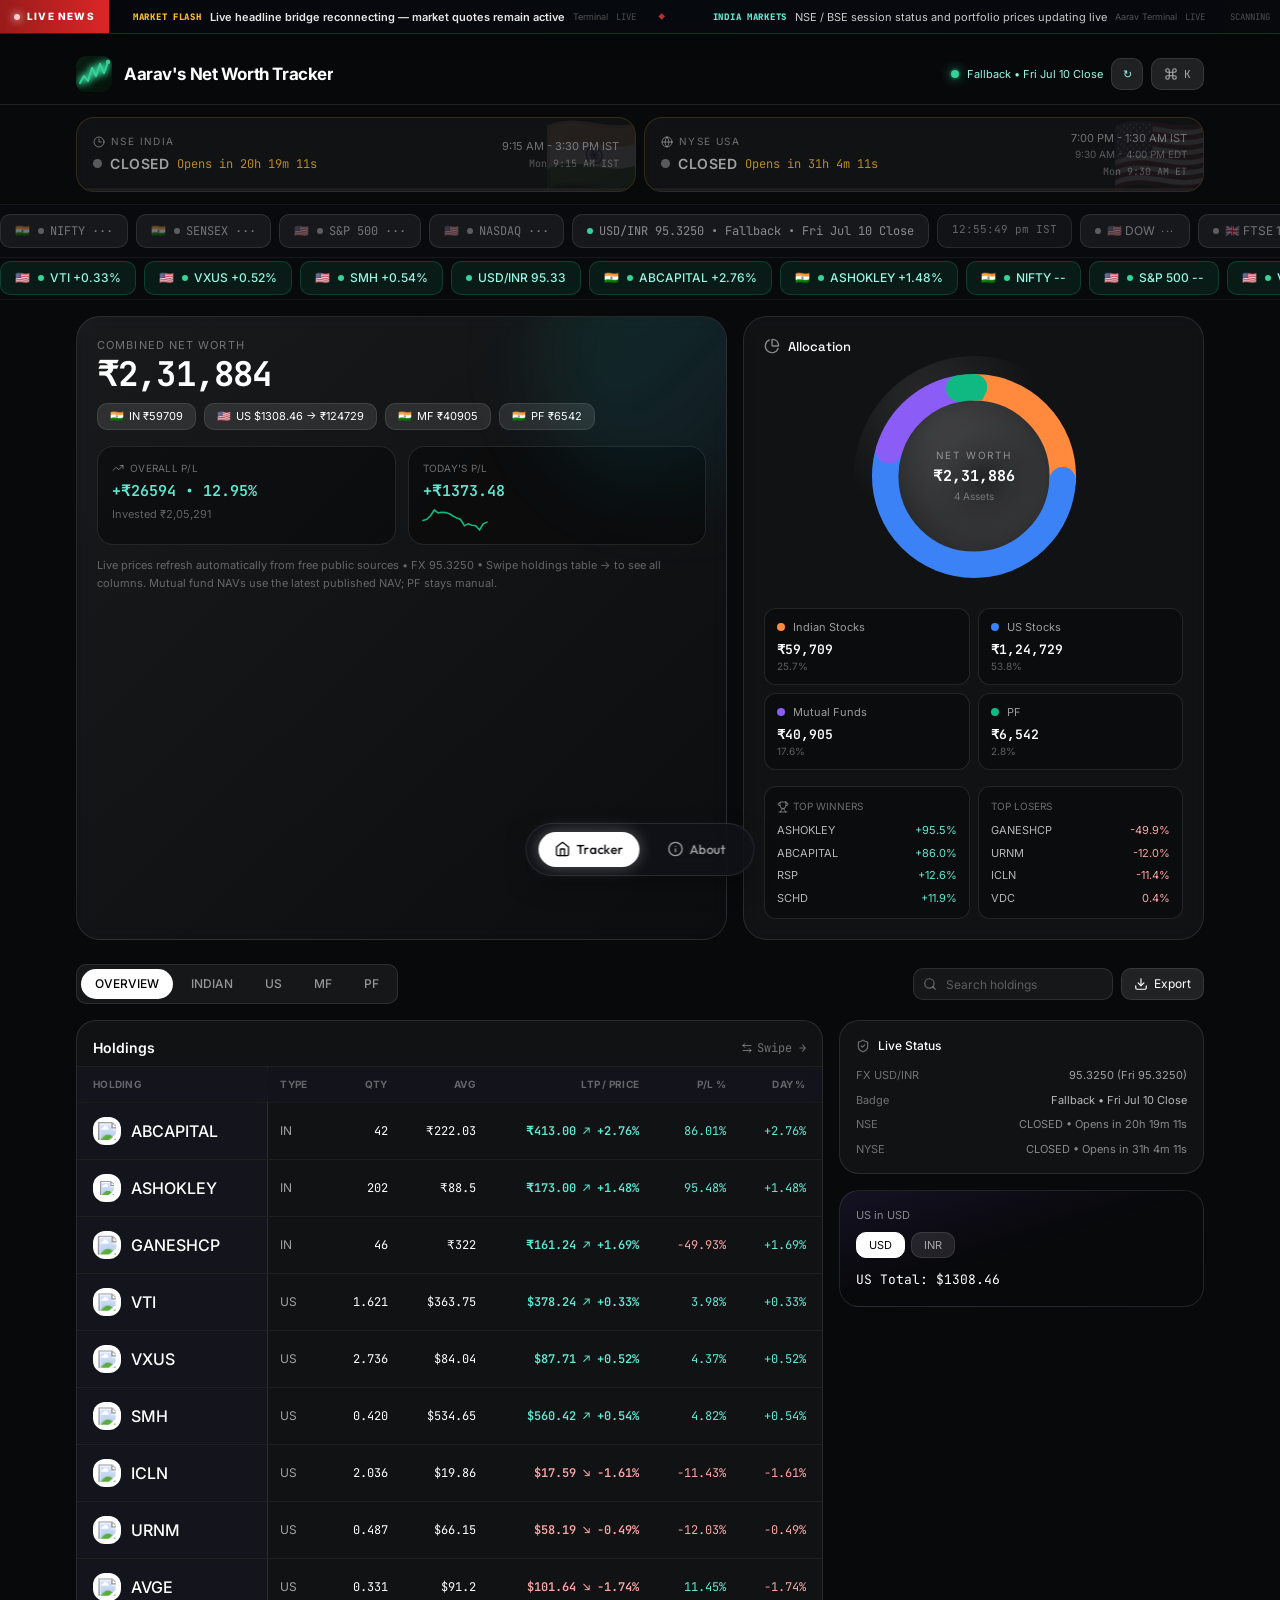
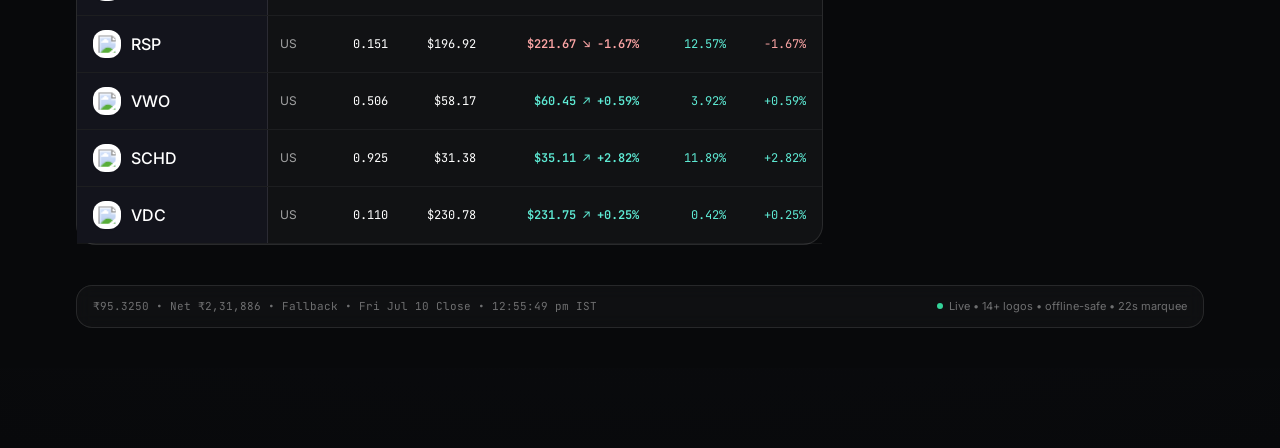
==== commit 0d038392: "fix: keep live market flash ticker populated" ====
--- a/index.html
+++ b/index.html
@@ -387,6 +387,8 @@
 #marketNewsTicker .news-item:hover{color:#fff;background:rgba(255,255,255,.05)}
 #marketNewsTicker .news-item:after{content:'◆';color:rgba(239,68,68,.72);font-size:7px;margin-left:14px}
 #marketNewsTicker .news-cat{color:#5eead4;font-family:'JetBrains Mono',monospace;font-size:9px;font-weight:800;letter-spacing:.08em}
+#marketNewsTicker .news-item.flash .news-cat{color:#fbbf24}
+#marketNewsTicker .news-item.flash span{color:rgba(255,255,255,.9);font-weight:600}
 #marketNewsTicker .news-source{color:rgba(255,255,255,.3);font-size:9px}
 #marketNewsTicker .news-time{color:rgba(255,255,255,.28);font-family:'JetBrains Mono',monospace;font-size:9px}
 #marketNewsTicker .news-refresh{height:100%;display:flex;align-items:center;padding:0 10px;color:rgba(255,255,255,.28);font:9px 'JetBrains Mono',monospace;white-space:nowrap;position:relative;z-index:2;background:linear-gradient(90deg,transparent,rgba(7,9,13,.96) 25%)}
@@ -1354,7 +1356,9 @@
         {cat:'ECONOMY / FX',url:'https://news.google.com/rss/search?q=(RBI+OR+rupee+OR+inflation+OR+Federal+Reserve)+markets+when%3A3h&hl=en-IN&gl=IN&ceid=IN:en'}
       ];
       var fallback=[
-        {cat:'SYSTEM',title:'Scanning live feeds for fresh market headlines',source:'Terminal'}
+        {cat:'MARKET FLASH',title:'Live headline bridge reconnecting — market quotes remain active',source:'Terminal'},
+        {cat:'INDIA MARKETS',title:'NSE / BSE session status and portfolio prices updating live',source:'Aarav Terminal'},
+        {cat:'GLOBAL MARKETS',title:'Watching Wall Street, FX, oil and rates for the next flash',source:'Aarav Terminal'}
       ];
       var ticker=document.createElement('div');
       ticker.id='marketNewsTicker';
@@ -1368,7 +1372,9 @@
         for(var i=0;i<items.length&&out.length<8;i++){
           var item=items[i]||{},t=String(item.title||'').trim(),stamp=item.pubDate?new Date(item.pubDate).getTime():0;
           /* Google News can return stale matches despite when:3h; discard them client-side. */
-          if(!t||t.length<18||(!stamp||now-stamp>maxAge||now-stamp< -15*60*1000)) continue;
+          /* Some RSS bridges omit pubDate, and Google can lag its own when: filter.
+             Keep a valid headline rather than leaving the terminal visually empty. */
+          if(!t||t.length<18||((stamp&&now-stamp>maxAge)&&maxAge<1000*60*60*24*365)|| (stamp&&now-stamp< -15*60*1000)) continue;
           out.push({cat:cat,title:t.replace(/\s+/g,' '),link:item.link||'#',source:item.author||'Google News',date:item.pubDate});
         }
         return out;
@@ -1388,7 +1394,7 @@
       function render(items){
         var isFallback=!items.length;
         if(isFallback) items=fallback;
-        var html=items.map(function(n){return '<a class="news-item" href="'+esc(n.link||'#')+'" target="_blank" rel="noopener noreferrer"><b class="news-cat">'+esc(n.cat)+'</b><span>'+esc(n.title)+'</span><small class="news-source">'+esc(n.source)+'</small><small class="news-time">'+(n.date?esc(ago(n.date)):'LIVE')+'</small></a>'}).join('');
+        var html=items.map(function(n){return '<a class="news-item '+(n.cat==='MARKET FLASH'?'flash':'')+'" href="'+esc(n.link||'#')+'" target="_blank" rel="noopener noreferrer"><b class="news-cat">'+esc(n.cat)+'</b><span>'+esc(n.title)+'</span><small class="news-source">'+esc(n.source)+'</small><small class="news-time">'+(n.date?esc(ago(n.date)):'LIVE')+'</small></a>'}).join('');
         /* Duplicate only real headlines for a seamless loop; never duplicate an error state. */
         track.innerHTML=isFallback?html:html+html;
         track.style.animation=isFallback?'none':'';
@@ -1401,6 +1407,8 @@
           var raw=await get(f.url),got=parse(raw,f.cat,3);
           /* If no very recent story exists, keep real current-session headlines up to 12h old. */
           if(!got.length) got=parse(raw,f.cat,12);
+          /* Last-resort real headlines: a delayed RSS bridge is better than a blank ticker. */
+          if(!got.length) got=parse(raw,f.cat,24*365);
           got.forEach(function(n){var k=n.title.toLowerCase();if(!seen[k]){seen[k]=1;all.push(n)}});
         }catch(e){}}));
         render(all.length?all:fallback);
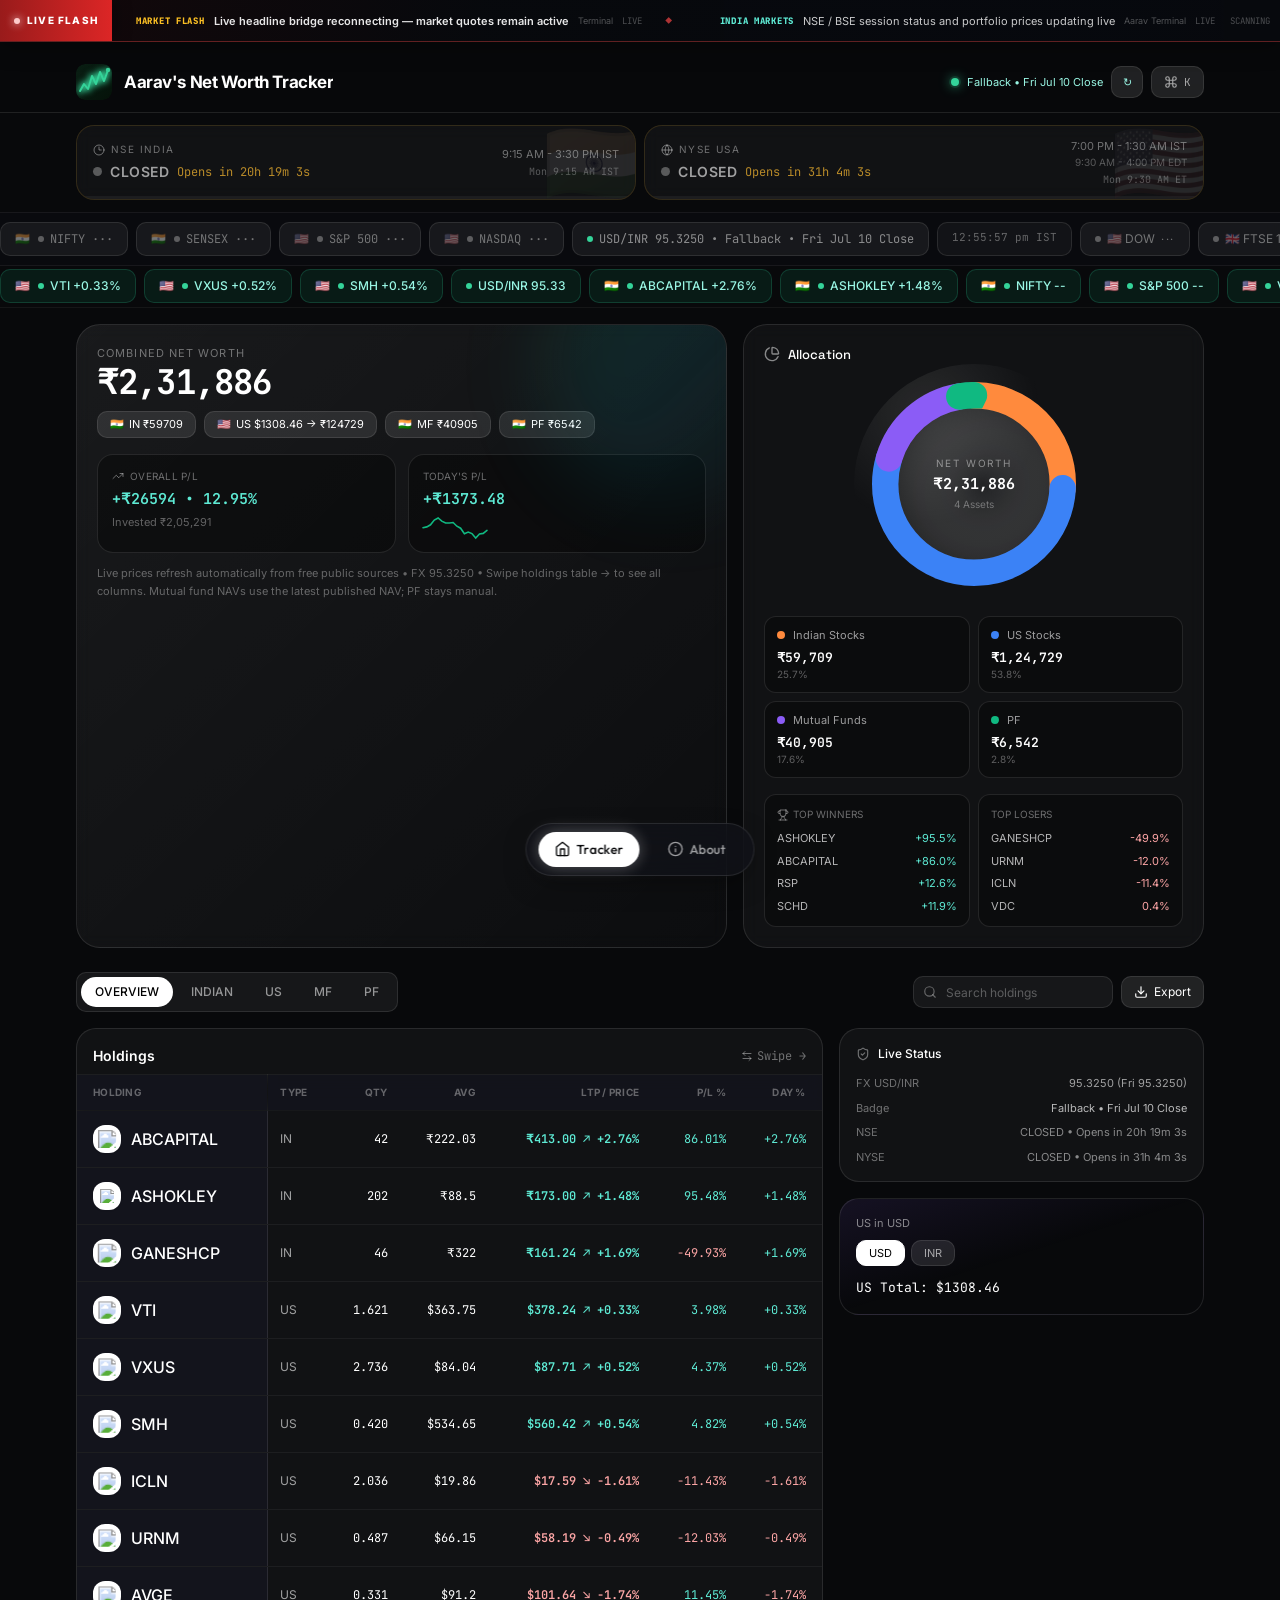
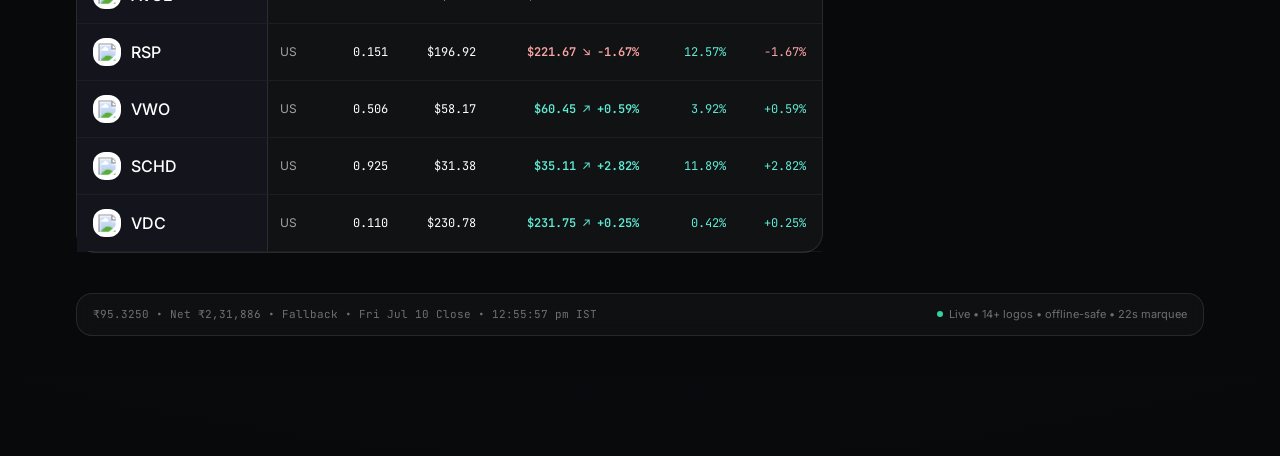
==== commit eb4d49c7: "feat: rotate CNBC-style live market flashes" ====
--- a/index.html
+++ b/index.html
@@ -375,7 +375,7 @@
 }
   
 /* ── Live market-news terminal ticker ── */
-#marketNewsTicker{position:sticky;top:0;left:0;right:0;height:34px;z-index:1100;display:flex;align-items:center;background:rgba(7,9,13,.96);border-bottom:1px solid rgba(239,68,68,.28);box-shadow:0 5px 22px rgba(0,0,0,.28);font-family:Inter,system-ui,sans-serif;overflow:hidden}
+#marketNewsTicker{position:sticky;top:0;left:0;right:0;height:42px;z-index:1100;display:flex;align-items:center;background:linear-gradient(90deg,rgba(20,8,10,.98),rgba(7,9,13,.98) 38%,rgba(7,9,13,.96));border-bottom:1px solid rgba(239,68,68,.38);box-shadow:0 5px 22px rgba(0,0,0,.34);font-family:Inter,system-ui,sans-serif;overflow:hidden}
 #marketNewsTicker:after{content:"";position:absolute;left:0;right:0;bottom:-1px;height:1px;background:rgba(255,255,255,.12);pointer-events:none}
 #marketNewsTicker .news-badge{height:100%;display:flex;align-items:center;gap:7px;padding:0 14px;background:linear-gradient(90deg,#991b1b,#dc2626);color:#fff;font-size:10px;font-weight:800;letter-spacing:.12em;white-space:nowrap;box-shadow:5px 0 15px rgba(0,0,0,.28);position:relative;z-index:2}
 #marketNewsTicker .news-badge i{width:6px;height:6px;border-radius:50%;background:#fecaca;box-shadow:0 0 8px #fff;animation:newsLivePulse 1.2s ease-in-out infinite}
@@ -383,19 +383,21 @@
 #marketNewsTicker .news-window{min-width:0;flex:1;height:100%;overflow:hidden;display:flex;align-items:center}
 #marketNewsTicker .news-track{display:flex;align-items:center;gap:0;white-space:nowrap;will-change:transform;animation:newsTickerScroll 70s linear infinite}
 #marketNewsTicker .news-track:hover{animation-play-state:paused}
-#marketNewsTicker .news-item{display:inline-flex;align-items:center;gap:8px;padding:0 24px;color:rgba(255,255,255,.78);font-size:11px;line-height:34px;cursor:pointer;text-decoration:none}
+#marketNewsTicker .news-item{display:inline-flex;align-items:center;gap:9px;padding:0 24px;color:rgba(255,255,255,.78);font-size:11px;line-height:42px;cursor:pointer;text-decoration:none;min-height:42px}
 #marketNewsTicker .news-item:hover{color:#fff;background:rgba(255,255,255,.05)}
 #marketNewsTicker .news-item:after{content:'◆';color:rgba(239,68,68,.72);font-size:7px;margin-left:14px}
 #marketNewsTicker .news-cat{color:#5eead4;font-family:'JetBrains Mono',monospace;font-size:9px;font-weight:800;letter-spacing:.08em}
 #marketNewsTicker .news-item.flash .news-cat{color:#fbbf24}
 #marketNewsTicker .news-item.flash span{color:rgba(255,255,255,.9);font-weight:600}
+#marketNewsTicker .news-item.flash{animation:newsFlashIn .45s ease-out}
 #marketNewsTicker .news-source{color:rgba(255,255,255,.3);font-size:9px}
 #marketNewsTicker .news-time{color:rgba(255,255,255,.28);font-family:'JetBrains Mono',monospace;font-size:9px}
 #marketNewsTicker .news-refresh{height:100%;display:flex;align-items:center;padding:0 10px;color:rgba(255,255,255,.28);font:9px 'JetBrains Mono',monospace;white-space:nowrap;position:relative;z-index:2;background:linear-gradient(90deg,transparent,rgba(7,9,13,.96) 25%)}
 #marketNewsTicker .news-refresh.is-live{color:#34d399}
 @keyframes newsTickerScroll{from{transform:translateX(0)}to{transform:translateX(-50%)}}
+@keyframes newsFlashIn{from{opacity:0;transform:translateY(5px)}to{opacity:1;transform:translateY(0)}}
 body{padding-top:0!important}
-@media(max-width:640px){#marketNewsTicker .news-badge{padding:0 10px;font-size:9px}#marketNewsTicker .news-item{padding:0 15px;font-size:10px}#marketNewsTicker .news-refresh{display:none}}
+@media(max-width:640px){#marketNewsTicker{height:40px}#marketNewsTicker .news-badge{padding:0 10px;font-size:9px}#marketNewsTicker .news-item{padding:0 15px;font-size:10px;line-height:40px;min-height:40px}#marketNewsTicker .news-refresh{display:none}}
 
 
 /* Compact live-status indicator replacing the oversized status pill */
@@ -1362,9 +1364,10 @@
       ];
       var ticker=document.createElement('div');
       ticker.id='marketNewsTicker';
-      ticker.innerHTML='<div class="news-badge"><i></i>LIVE NEWS</div><div class="news-window"><div class="news-track"></div></div><div class="news-refresh">CONNECTING</div>';
+      ticker.innerHTML='<div class="news-badge"><i></i>LIVE FLASH</div><div class="news-window"><div class="news-track"></div></div><div class="news-refresh">CONNECTING</div>';
       document.body.insertBefore(ticker,document.body.firstChild);
       var track=ticker.querySelector('.news-track'), status=ticker.querySelector('.news-refresh');
+      var fallbackIndex=0, fallbackTimer;
       function esc(v){return String(v||'').replace(/[&<>"']/g,function(c){return {'&':'&amp;','<':'&lt;','>':'&gt;','"':'&quot;',"'":'&#39;'}[c]})}
       function ago(date){var d=Date.now()-new Date(date).getTime(),m=Math.max(1,Math.round(d/60000));return m<60?m+'m ago':Math.round(m/60)+'h ago'}
       function parse(items,cat,maxAgeHours){
@@ -1399,6 +1402,14 @@
         track.innerHTML=isFallback?html:html+html;
         track.style.animation=isFallback?'none':'';
         track.style.animationDuration=Math.max(260,items.length*9)+'s';
+        if(isFallback){
+          clearInterval(fallbackTimer);
+          fallbackTimer=setInterval(function(){
+            fallbackIndex=(fallbackIndex+1)%fallback.length;
+            var n=fallback[fallbackIndex];
+            track.innerHTML='<a class="news-item flash" href="#" onclick="return false"><b class="news-cat">'+esc(n.cat)+'</b><span>'+esc(n.title)+'</span><small class="news-source">'+esc(n.source)+'</small><small class="news-time">LIVE</small></a>';
+          },6500);
+        }else clearInterval(fallbackTimer);
       }
       async function refresh(){
         status.textContent='UPDATING'; status.classList.remove('is-live');
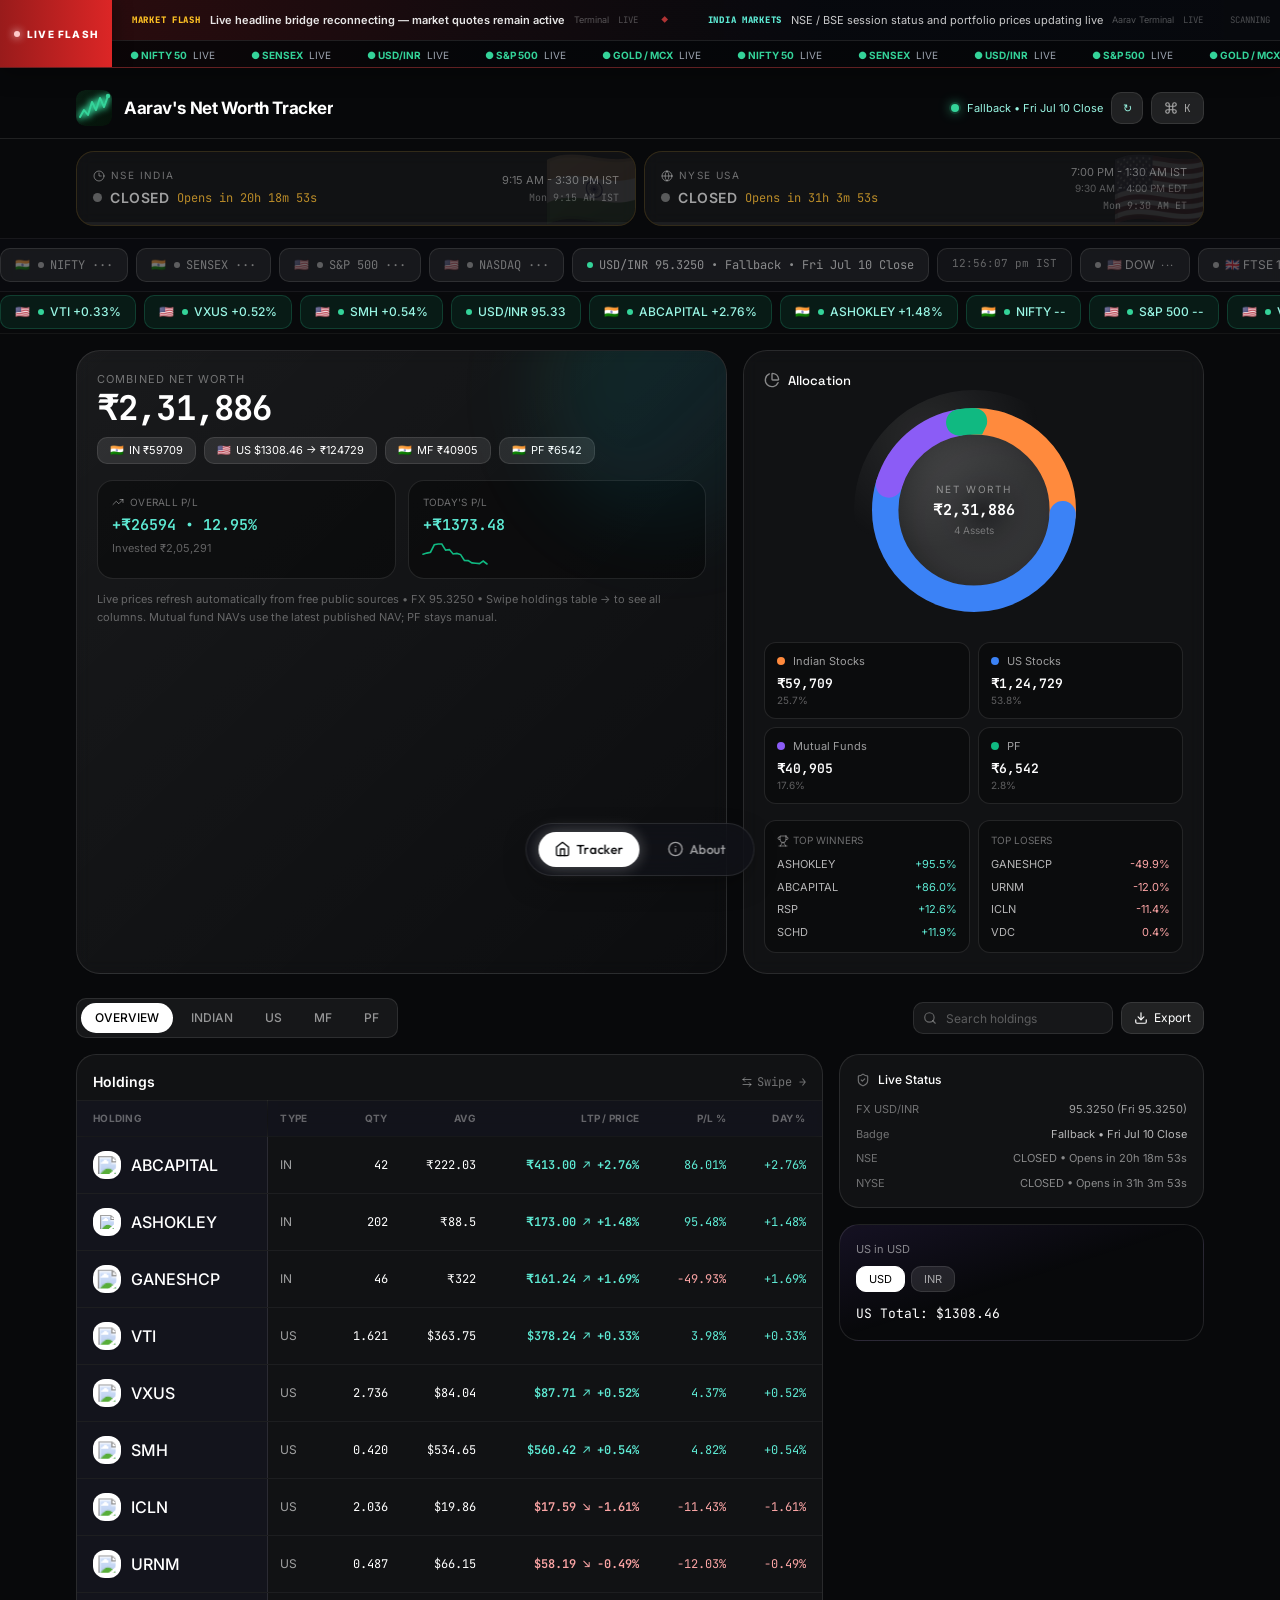
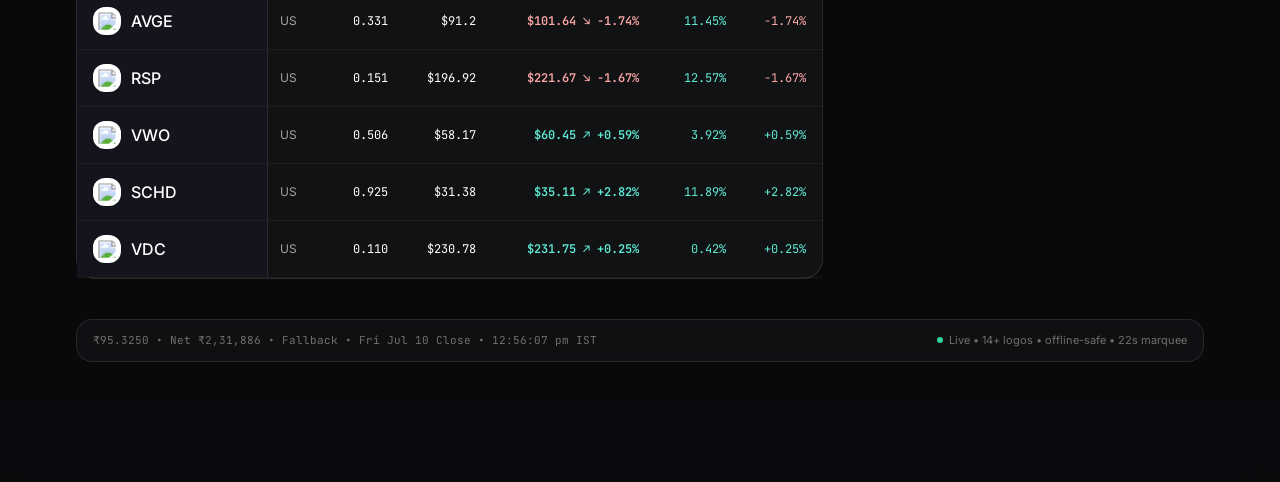
==== commit fb0f7fb1: "feat: add broadcast-style flash and quote tape" ====
--- a/index.html
+++ b/index.html
@@ -375,15 +375,15 @@
 }
   
 /* ── Live market-news terminal ticker ── */
-#marketNewsTicker{position:sticky;top:0;left:0;right:0;height:42px;z-index:1100;display:flex;align-items:center;background:linear-gradient(90deg,rgba(20,8,10,.98),rgba(7,9,13,.98) 38%,rgba(7,9,13,.96));border-bottom:1px solid rgba(239,68,68,.38);box-shadow:0 5px 22px rgba(0,0,0,.34);font-family:Inter,system-ui,sans-serif;overflow:hidden}
+#marketNewsTicker{position:sticky;top:0;left:0;right:0;height:68px;z-index:1100;display:grid;grid-template-columns:max-content minmax(0,1fr) max-content;grid-template-rows:40px 28px;background:linear-gradient(90deg,rgba(20,8,10,.98),rgba(7,9,13,.98) 38%,rgba(7,9,13,.96));border-bottom:1px solid rgba(239,68,68,.38);box-shadow:0 5px 22px rgba(0,0,0,.34);font-family:Inter,system-ui,sans-serif;overflow:hidden}
 #marketNewsTicker:after{content:"";position:absolute;left:0;right:0;bottom:-1px;height:1px;background:rgba(255,255,255,.12);pointer-events:none}
-#marketNewsTicker .news-badge{height:100%;display:flex;align-items:center;gap:7px;padding:0 14px;background:linear-gradient(90deg,#991b1b,#dc2626);color:#fff;font-size:10px;font-weight:800;letter-spacing:.12em;white-space:nowrap;box-shadow:5px 0 15px rgba(0,0,0,.28);position:relative;z-index:2}
+#marketNewsTicker .news-badge{grid-row:1/3;height:100%;display:flex;align-items:center;gap:7px;padding:0 14px;background:linear-gradient(90deg,#991b1b,#dc2626);color:#fff;font-size:10px;font-weight:800;letter-spacing:.12em;white-space:nowrap;box-shadow:5px 0 15px rgba(0,0,0,.28);position:relative;z-index:2}
 #marketNewsTicker .news-badge i{width:6px;height:6px;border-radius:50%;background:#fecaca;box-shadow:0 0 8px #fff;animation:newsLivePulse 1.2s ease-in-out infinite}
 @keyframes newsLivePulse{0%,100%{opacity:1;transform:scale(1)}50%{opacity:.45;transform:scale(.7)}}
-#marketNewsTicker .news-window{min-width:0;flex:1;height:100%;overflow:hidden;display:flex;align-items:center}
+#marketNewsTicker .news-window{min-width:0;height:40px;overflow:hidden;display:flex;align-items:center;background:linear-gradient(90deg,rgba(220,38,38,.12),transparent 65%)}
 #marketNewsTicker .news-track{display:flex;align-items:center;gap:0;white-space:nowrap;will-change:transform;animation:newsTickerScroll 70s linear infinite}
 #marketNewsTicker .news-track:hover{animation-play-state:paused}
-#marketNewsTicker .news-item{display:inline-flex;align-items:center;gap:9px;padding:0 24px;color:rgba(255,255,255,.78);font-size:11px;line-height:42px;cursor:pointer;text-decoration:none;min-height:42px}
+#marketNewsTicker .news-item{display:inline-flex;align-items:center;gap:9px;padding:0 20px;color:rgba(255,255,255,.78);font-size:11px;line-height:40px;cursor:pointer;text-decoration:none;min-height:40px}
 #marketNewsTicker .news-item:hover{color:#fff;background:rgba(255,255,255,.05)}
 #marketNewsTicker .news-item:after{content:'◆';color:rgba(239,68,68,.72);font-size:7px;margin-left:14px}
 #marketNewsTicker .news-cat{color:#5eead4;font-family:'JetBrains Mono',monospace;font-size:9px;font-weight:800;letter-spacing:.08em}
@@ -392,12 +392,19 @@
 #marketNewsTicker .news-item.flash{animation:newsFlashIn .45s ease-out}
 #marketNewsTicker .news-source{color:rgba(255,255,255,.3);font-size:9px}
 #marketNewsTicker .news-time{color:rgba(255,255,255,.28);font-family:'JetBrains Mono',monospace;font-size:9px}
-#marketNewsTicker .news-refresh{height:100%;display:flex;align-items:center;padding:0 10px;color:rgba(255,255,255,.28);font:9px 'JetBrains Mono',monospace;white-space:nowrap;position:relative;z-index:2;background:linear-gradient(90deg,transparent,rgba(7,9,13,.96) 25%)}
+#marketNewsTicker .news-refresh{height:40px;display:flex;align-items:center;padding:0 10px;color:rgba(255,255,255,.28);font:9px 'JetBrains Mono',monospace;white-space:nowrap;position:relative;z-index:2;background:linear-gradient(90deg,transparent,rgba(7,9,13,.96) 25%)}
 #marketNewsTicker .news-refresh.is-live{color:#34d399}
+#marketNewsTicker .news-quotes{grid-column:2/4;min-width:0;height:28px;overflow:hidden;border-top:1px solid rgba(255,255,255,.1);background:rgba(0,0,0,.3)}
+#marketNewsTicker .quote-track{display:flex;align-items:center;width:max-content;height:28px;animation:quoteTape 32s linear infinite}
+#marketNewsTicker .quote{display:inline-flex;align-items:center;gap:6px;padding:0 18px;color:#9ca3af;font:10px 'JetBrains Mono',monospace;white-space:nowrap}
+#marketNewsTicker .quote strong{color:#e5e7eb;font-weight:700}
+#marketNewsTicker .quote.up strong{color:#34d399}
+#marketNewsTicker .quote.down strong{color:#f87171}
 @keyframes newsTickerScroll{from{transform:translateX(0)}to{transform:translateX(-50%)}}
 @keyframes newsFlashIn{from{opacity:0;transform:translateY(5px)}to{opacity:1;transform:translateY(0)}}
+@keyframes quoteTape{from{transform:translateX(0)}to{transform:translateX(-50%)}}
 body{padding-top:0!important}
-@media(max-width:640px){#marketNewsTicker{height:40px}#marketNewsTicker .news-badge{padding:0 10px;font-size:9px}#marketNewsTicker .news-item{padding:0 15px;font-size:10px;line-height:40px;min-height:40px}#marketNewsTicker .news-refresh{display:none}}
+@media(max-width:640px){#marketNewsTicker{height:64px;grid-template-rows:38px 26px}#marketNewsTicker .news-badge{padding:0 10px;font-size:9px}#marketNewsTicker .news-window,#marketNewsTicker .news-refresh{height:38px}#marketNewsTicker .news-item{padding:0 12px;font-size:10px;line-height:38px;min-height:38px}#marketNewsTicker .news-refresh{display:none}#marketNewsTicker .news-quotes{grid-column:2/4;height:26px}.quote{padding:0 11px!important;font-size:9px!important}}
 
 
 /* Compact live-status indicator replacing the oversized status pill */
@@ -1364,10 +1371,22 @@
       ];
       var ticker=document.createElement('div');
       ticker.id='marketNewsTicker';
-      ticker.innerHTML='<div class="news-badge"><i></i>LIVE FLASH</div><div class="news-window"><div class="news-track"></div></div><div class="news-refresh">CONNECTING</div>';
+      ticker.innerHTML='<div class="news-badge"><i></i>LIVE FLASH</div><div class="news-window"><div class="news-track"></div></div><div class="news-refresh">CONNECTING</div><div class="news-quotes"><div class="quote-track"></div></div>';
       document.body.insertBefore(ticker,document.body.firstChild);
-      var track=ticker.querySelector('.news-track'), status=ticker.querySelector('.news-refresh');
+      var track=ticker.querySelector('.news-track'), status=ticker.querySelector('.news-refresh'), quoteTrack=ticker.querySelector('.quote-track');
       var fallbackIndex=0, fallbackTimer;
+      var quoteTape=[
+        {name:'NIFTY 50',value:'LIVE',dir:'up'},
+        {name:'SENSEX',value:'LIVE',dir:'up'},
+        {name:'USD/INR',value:'LIVE',dir:'up'},
+        {name:'S&P 500',value:'LIVE',dir:'up'},
+        {name:'GOLD / MCX',value:'LIVE',dir:'up'}
+      ];
+      function renderQuotes(){
+        var html=quoteTape.map(function(q){return '<span class="quote '+esc(q.dir)+'"><strong>● '+esc(q.name)+'</strong><span>'+esc(q.value)+'</span></span>'}).join('');
+        quoteTrack.innerHTML=html+html;
+      }
+      renderQuotes();
       function esc(v){return String(v||'').replace(/[&<>"']/g,function(c){return {'&':'&amp;','<':'&lt;','>':'&gt;','"':'&quot;',"'":'&#39;'}[c]})}
       function ago(date){var d=Date.now()-new Date(date).getTime(),m=Math.max(1,Math.round(d/60000));return m<60?m+'m ago':Math.round(m/60)+'h ago'}
       function parse(items,cat,maxAgeHours){
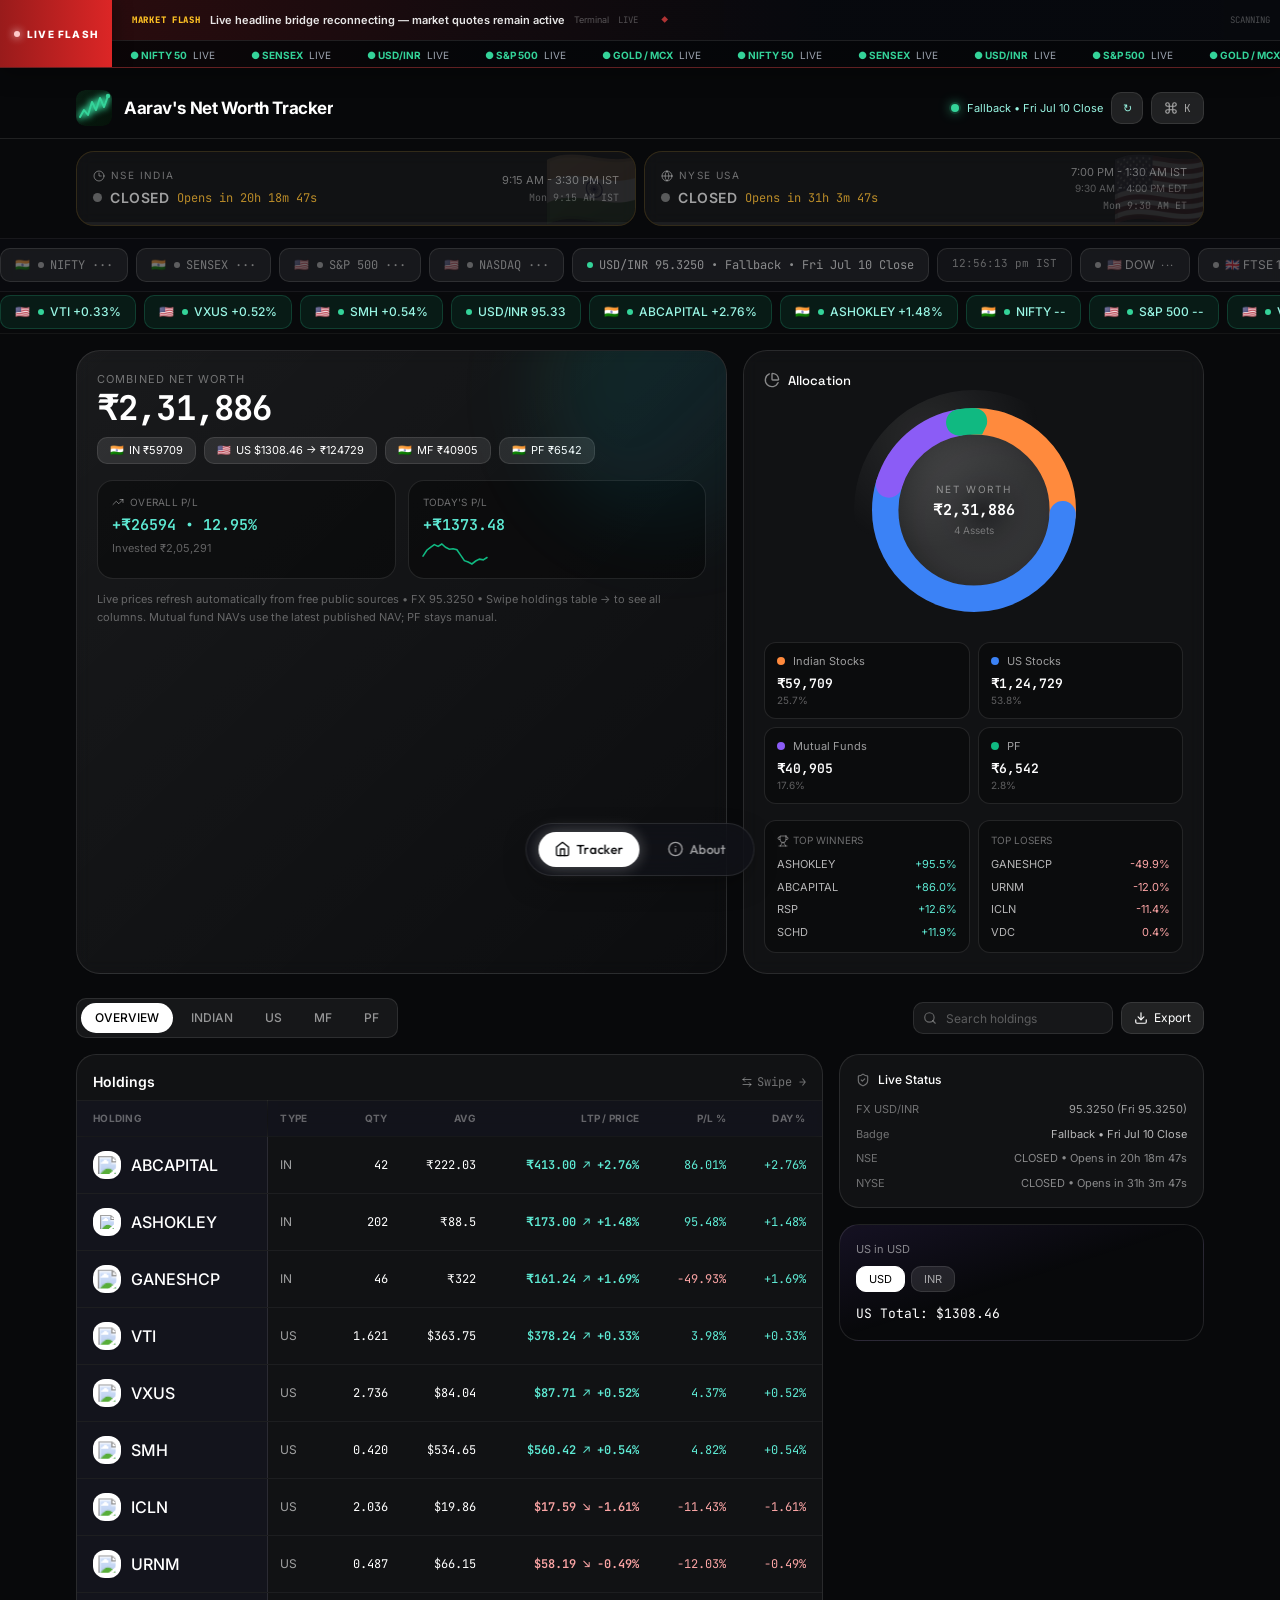
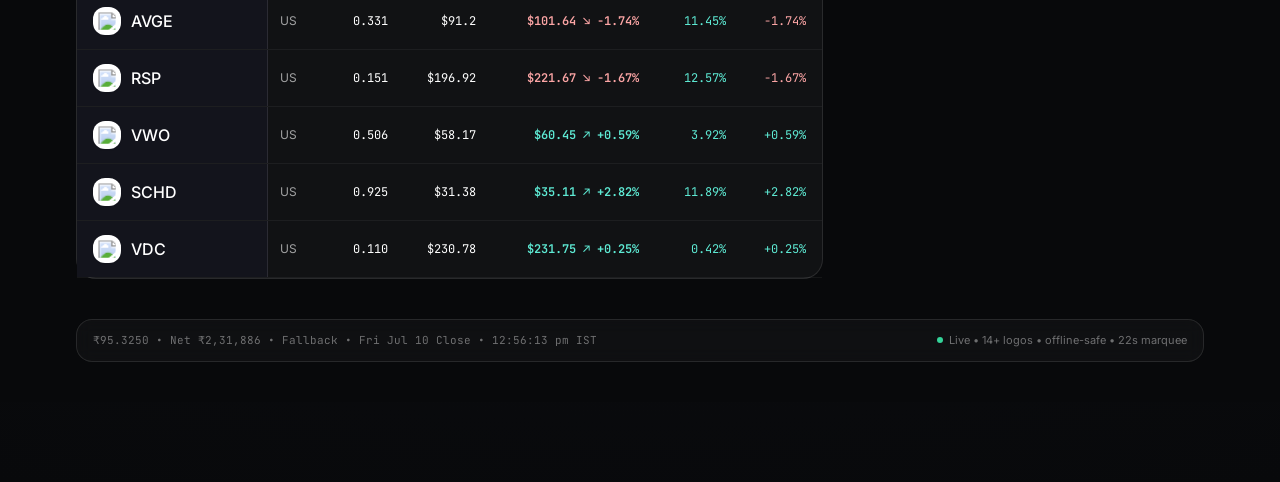
==== commit e160e25a: "feat: add swipe-in broadcast headline graphics" ====
--- a/index.html
+++ b/index.html
@@ -381,15 +381,15 @@
 #marketNewsTicker .news-badge i{width:6px;height:6px;border-radius:50%;background:#fecaca;box-shadow:0 0 8px #fff;animation:newsLivePulse 1.2s ease-in-out infinite}
 @keyframes newsLivePulse{0%,100%{opacity:1;transform:scale(1)}50%{opacity:.45;transform:scale(.7)}}
 #marketNewsTicker .news-window{min-width:0;height:40px;overflow:hidden;display:flex;align-items:center;background:linear-gradient(90deg,rgba(220,38,38,.12),transparent 65%)}
-#marketNewsTicker .news-track{display:flex;align-items:center;gap:0;white-space:nowrap;will-change:transform;animation:newsTickerScroll 70s linear infinite}
+#marketNewsTicker .news-track{display:flex;align-items:center;gap:0;width:100%;height:40px;white-space:nowrap;will-change:transform}
 #marketNewsTicker .news-track:hover{animation-play-state:paused}
-#marketNewsTicker .news-item{display:inline-flex;align-items:center;gap:9px;padding:0 20px;color:rgba(255,255,255,.78);font-size:11px;line-height:40px;cursor:pointer;text-decoration:none;min-height:40px}
+#marketNewsTicker .news-item{display:flex;align-items:center;gap:9px;width:100%;box-sizing:border-box;padding:0 20px;color:rgba(255,255,255,.78);font-size:11px;line-height:40px;cursor:pointer;text-decoration:none;min-height:40px;overflow:hidden}
 #marketNewsTicker .news-item:hover{color:#fff;background:rgba(255,255,255,.05)}
 #marketNewsTicker .news-item:after{content:'◆';color:rgba(239,68,68,.72);font-size:7px;margin-left:14px}
 #marketNewsTicker .news-cat{color:#5eead4;font-family:'JetBrains Mono',monospace;font-size:9px;font-weight:800;letter-spacing:.08em}
 #marketNewsTicker .news-item.flash .news-cat{color:#fbbf24}
 #marketNewsTicker .news-item.flash span{color:rgba(255,255,255,.9);font-weight:600}
-#marketNewsTicker .news-item.flash{animation:newsFlashIn .45s ease-out}
+#marketNewsTicker .news-item.flash{animation:newsFlashIn .65s cubic-bezier(.2,.8,.2,1)}
 #marketNewsTicker .news-source{color:rgba(255,255,255,.3);font-size:9px}
 #marketNewsTicker .news-time{color:rgba(255,255,255,.28);font-family:'JetBrains Mono',monospace;font-size:9px}
 #marketNewsTicker .news-refresh{height:40px;display:flex;align-items:center;padding:0 10px;color:rgba(255,255,255,.28);font:9px 'JetBrains Mono',monospace;white-space:nowrap;position:relative;z-index:2;background:linear-gradient(90deg,transparent,rgba(7,9,13,.96) 25%)}
@@ -401,7 +401,7 @@
 #marketNewsTicker .quote.up strong{color:#34d399}
 #marketNewsTicker .quote.down strong{color:#f87171}
 @keyframes newsTickerScroll{from{transform:translateX(0)}to{transform:translateX(-50%)}}
-@keyframes newsFlashIn{from{opacity:0;transform:translateY(5px)}to{opacity:1;transform:translateY(0)}}
+@keyframes newsFlashIn{0%{opacity:0;transform:translateX(42px);filter:blur(2px)}65%{opacity:1;transform:translateX(-3px);filter:blur(0)}100%{opacity:1;transform:translateX(0)}}
 @keyframes quoteTape{from{transform:translateX(0)}to{transform:translateX(-50%)}}
 body{padding-top:0!important}
 @media(max-width:640px){#marketNewsTicker{height:64px;grid-template-rows:38px 26px}#marketNewsTicker .news-badge{padding:0 10px;font-size:9px}#marketNewsTicker .news-window,#marketNewsTicker .news-refresh{height:38px}#marketNewsTicker .news-item{padding:0 12px;font-size:10px;line-height:38px;min-height:38px}#marketNewsTicker .news-refresh{display:none}#marketNewsTicker .news-quotes{grid-column:2/4;height:26px}.quote{padding:0 11px!important;font-size:9px!important}}
@@ -1374,7 +1374,7 @@
       ticker.innerHTML='<div class="news-badge"><i></i>LIVE FLASH</div><div class="news-window"><div class="news-track"></div></div><div class="news-refresh">CONNECTING</div><div class="news-quotes"><div class="quote-track"></div></div>';
       document.body.insertBefore(ticker,document.body.firstChild);
       var track=ticker.querySelector('.news-track'), status=ticker.querySelector('.news-refresh'), quoteTrack=ticker.querySelector('.quote-track');
-      var fallbackIndex=0, fallbackTimer;
+      var fallbackIndex=0, fallbackTimer, flashItems=[], flashIndex=0;
       var quoteTape=[
         {name:'NIFTY 50',value:'LIVE',dir:'up'},
         {name:'SENSEX',value:'LIVE',dir:'up'},
@@ -1416,19 +1416,16 @@
       function render(items){
         var isFallback=!items.length;
         if(isFallback) items=fallback;
-        var html=items.map(function(n){return '<a class="news-item '+(n.cat==='MARKET FLASH'?'flash':'')+'" href="'+esc(n.link||'#')+'" target="_blank" rel="noopener noreferrer"><b class="news-cat">'+esc(n.cat)+'</b><span>'+esc(n.title)+'</span><small class="news-source">'+esc(n.source)+'</small><small class="news-time">'+(n.date?esc(ago(n.date)):'LIVE')+'</small></a>'}).join('');
-        /* Duplicate only real headlines for a seamless loop; never duplicate an error state. */
-        track.innerHTML=isFallback?html:html+html;
-        track.style.animation=isFallback?'none':'';
-        track.style.animationDuration=Math.max(260,items.length*9)+'s';
-        if(isFallback){
-          clearInterval(fallbackTimer);
-          fallbackTimer=setInterval(function(){
-            fallbackIndex=(fallbackIndex+1)%fallback.length;
-            var n=fallback[fallbackIndex];
-            track.innerHTML='<a class="news-item flash" href="#" onclick="return false"><b class="news-cat">'+esc(n.cat)+'</b><span>'+esc(n.title)+'</span><small class="news-source">'+esc(n.source)+'</small><small class="news-time">LIVE</small></a>';
-          },6500);
-        }else clearInterval(fallbackTimer);
+        flashItems=items.slice();
+        flashIndex=0;
+        clearInterval(fallbackTimer);
+        function showFlash(){
+          var n=flashItems[flashIndex%flashItems.length];
+          track.innerHTML='<a class="news-item flash" href="'+esc(n.link||'#')+'" '+(n.link&&n.link!=='#'?'target="_blank" rel="noopener noreferrer"':'onclick="return false"')+'><b class="news-cat">'+esc(n.cat)+'</b><span>'+esc(n.title)+'</span><small class="news-source">'+esc(n.source)+'</small><small class="news-time">'+(n.date?esc(ago(n.date)):'LIVE')+'</small></a>';
+          flashIndex++;
+        }
+        showFlash();
+        if(flashItems.length>1) fallbackTimer=setInterval(showFlash,6500);
       }
       async function refresh(){
         status.textContent='UPDATING'; status.classList.remove('is-live');
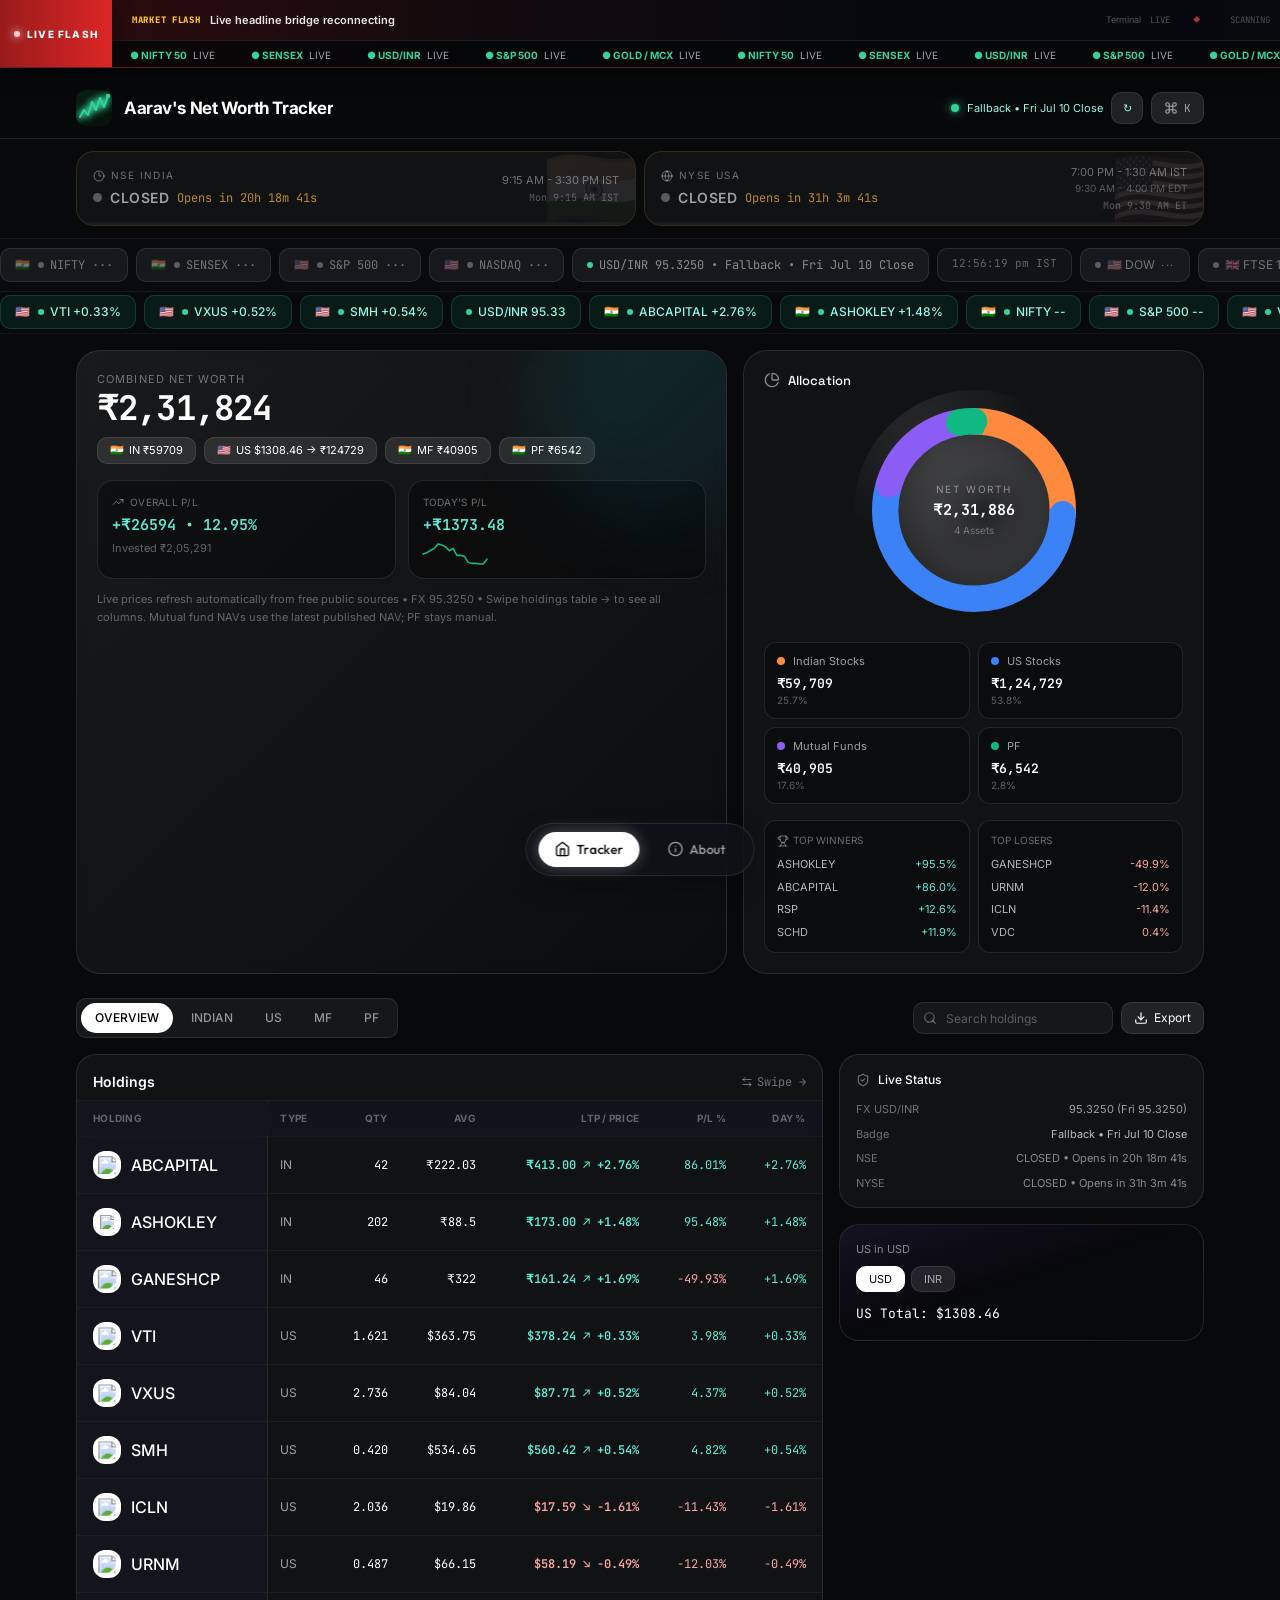
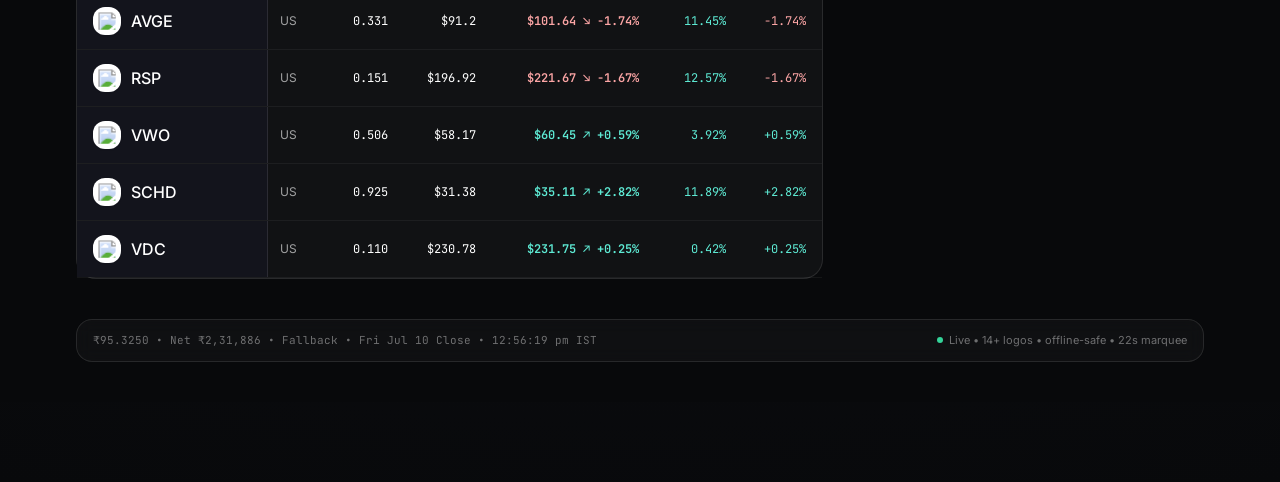
==== commit 9c336c48: "fix: shorten broadcast flash headlines" ====
--- a/index.html
+++ b/index.html
@@ -388,7 +388,7 @@
 #marketNewsTicker .news-item:after{content:'◆';color:rgba(239,68,68,.72);font-size:7px;margin-left:14px}
 #marketNewsTicker .news-cat{color:#5eead4;font-family:'JetBrains Mono',monospace;font-size:9px;font-weight:800;letter-spacing:.08em}
 #marketNewsTicker .news-item.flash .news-cat{color:#fbbf24}
-#marketNewsTicker .news-item.flash span{color:rgba(255,255,255,.9);font-weight:600}
+#marketNewsTicker .news-item.flash span.news-title{display:block;min-width:0;overflow:hidden;text-overflow:ellipsis;white-space:nowrap;color:rgba(255,255,255,.9);font-weight:600;flex:1}
 #marketNewsTicker .news-item.flash{animation:newsFlashIn .65s cubic-bezier(.2,.8,.2,1)}
 #marketNewsTicker .news-source{color:rgba(255,255,255,.3);font-size:9px}
 #marketNewsTicker .news-time{color:rgba(255,255,255,.28);font-family:'JetBrains Mono',monospace;font-size:9px}
@@ -404,7 +404,7 @@
 @keyframes newsFlashIn{0%{opacity:0;transform:translateX(42px);filter:blur(2px)}65%{opacity:1;transform:translateX(-3px);filter:blur(0)}100%{opacity:1;transform:translateX(0)}}
 @keyframes quoteTape{from{transform:translateX(0)}to{transform:translateX(-50%)}}
 body{padding-top:0!important}
-@media(max-width:640px){#marketNewsTicker{height:64px;grid-template-rows:38px 26px}#marketNewsTicker .news-badge{padding:0 10px;font-size:9px}#marketNewsTicker .news-window,#marketNewsTicker .news-refresh{height:38px}#marketNewsTicker .news-item{padding:0 12px;font-size:10px;line-height:38px;min-height:38px}#marketNewsTicker .news-refresh{display:none}#marketNewsTicker .news-quotes{grid-column:2/4;height:26px}.quote{padding:0 11px!important;font-size:9px!important}}
+@media(max-width:640px){#marketNewsTicker{height:64px;grid-template-rows:38px 26px}#marketNewsTicker .news-badge{padding:0 10px;font-size:9px}#marketNewsTicker .news-window,#marketNewsTicker .news-refresh{height:38px}#marketNewsTicker .news-item{padding:0 12px;font-size:10px;line-height:38px;min-height:38px;gap:6px}#marketNewsTicker .news-item .news-source,#marketNewsTicker .news-item .news-time{display:none}#marketNewsTicker .news-refresh{display:none}#marketNewsTicker .news-quotes{grid-column:2/4;height:26px}.quote{padding:0 11px!important;font-size:9px!important}}
 
 
 /* Compact live-status indicator replacing the oversized status pill */
@@ -1419,9 +1419,16 @@
         flashItems=items.slice();
         flashIndex=0;
         clearInterval(fallbackTimer);
+        function flashTitle(title){
+          var t=String(title||'').replace(/\s+/g,' ').trim();
+          /* Drop the syndicated source suffix first; the source is shown separately. */
+          t=t.replace(/\s+[-|–—]\s+[^-|–—]{2,40}$/,'').trim();
+          var limit=window.innerWidth<=640?54:92;
+          return t.length>limit?t.slice(0,limit-1).trim()+'…':t;
+        }
         function showFlash(){
           var n=flashItems[flashIndex%flashItems.length];
-          track.innerHTML='<a class="news-item flash" href="'+esc(n.link||'#')+'" '+(n.link&&n.link!=='#'?'target="_blank" rel="noopener noreferrer"':'onclick="return false"')+'><b class="news-cat">'+esc(n.cat)+'</b><span>'+esc(n.title)+'</span><small class="news-source">'+esc(n.source)+'</small><small class="news-time">'+(n.date?esc(ago(n.date)):'LIVE')+'</small></a>';
+          track.innerHTML='<a class="news-item flash" href="'+esc(n.link||'#')+'" '+(n.link&&n.link!=='#'?'target="_blank" rel="noopener noreferrer"':'onclick="return false"')+'><b class="news-cat">'+esc(n.cat)+'</b><span class="news-title">'+esc(flashTitle(n.title))+'</span><small class="news-source">'+esc(n.source)+'</small><small class="news-time">'+(n.date?esc(ago(n.date)):'LIVE')+'</small></a>';
           flashIndex++;
         }
         showFlash();
